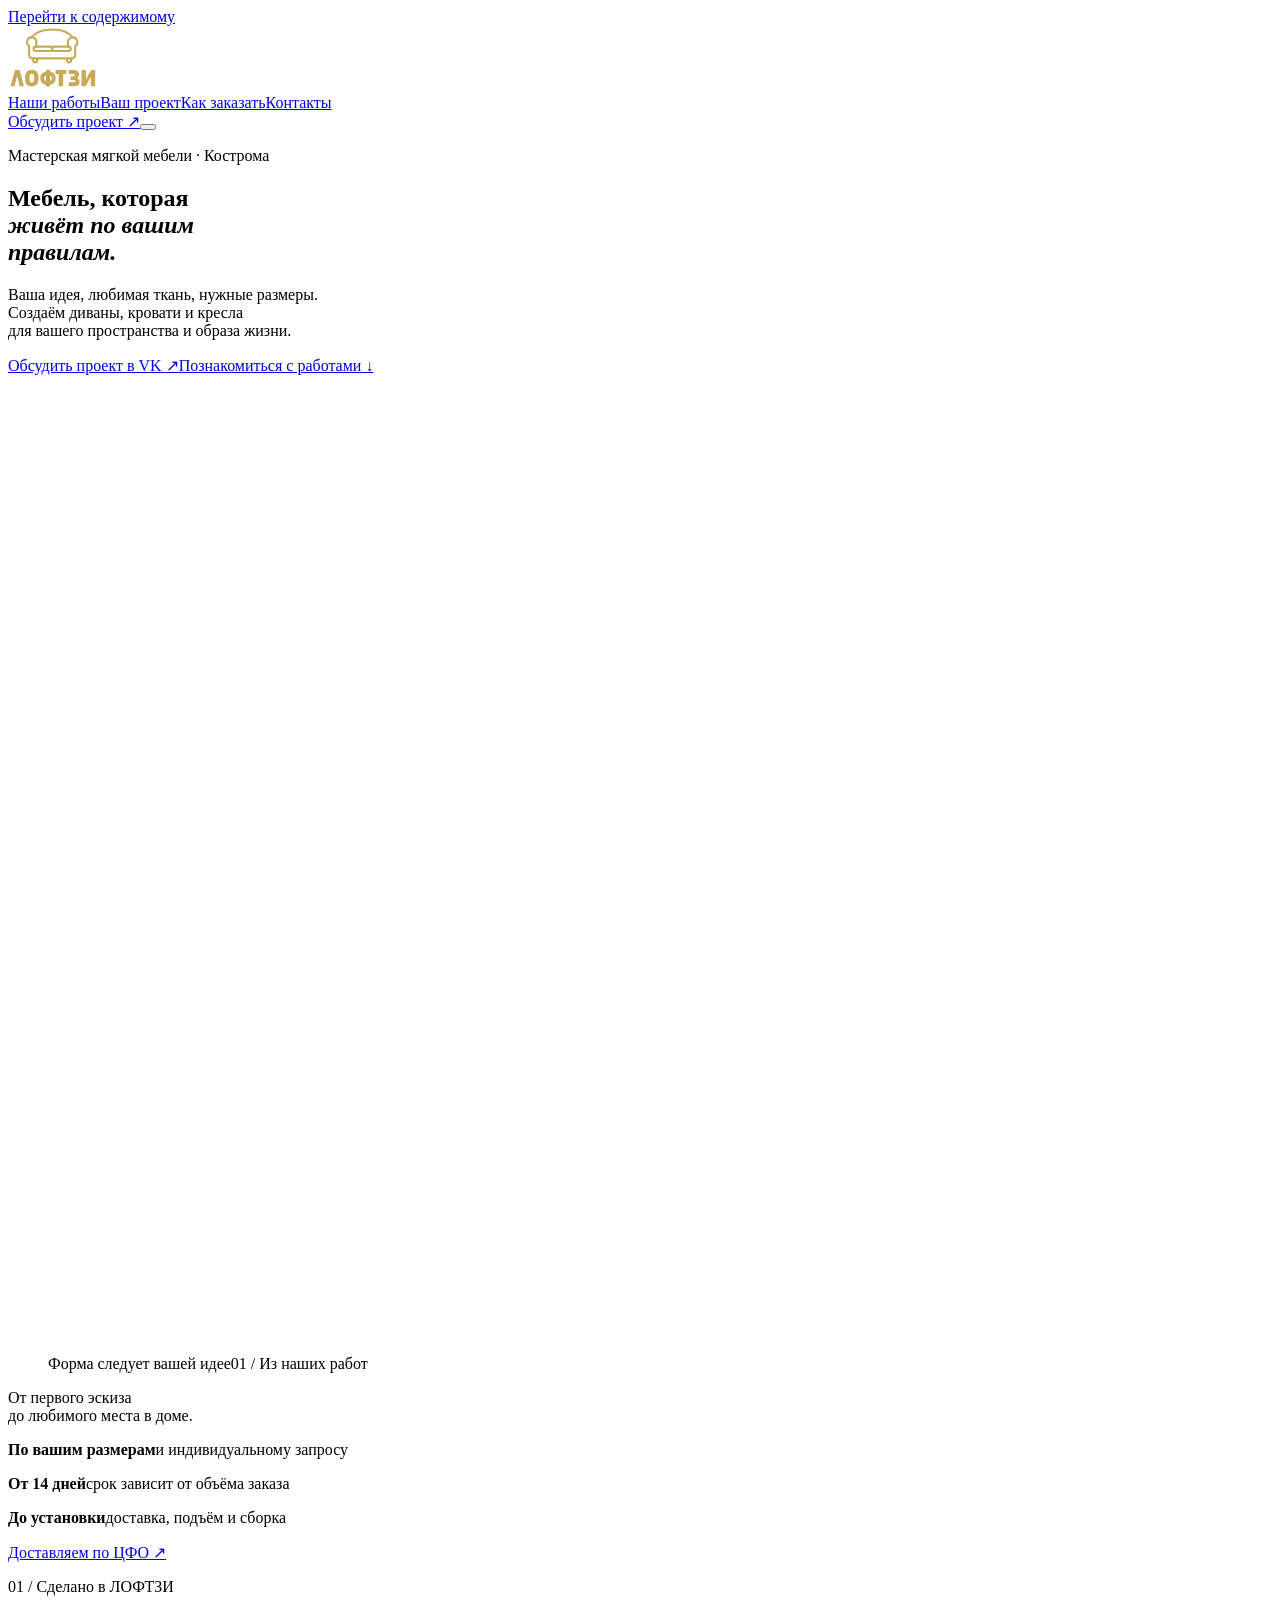
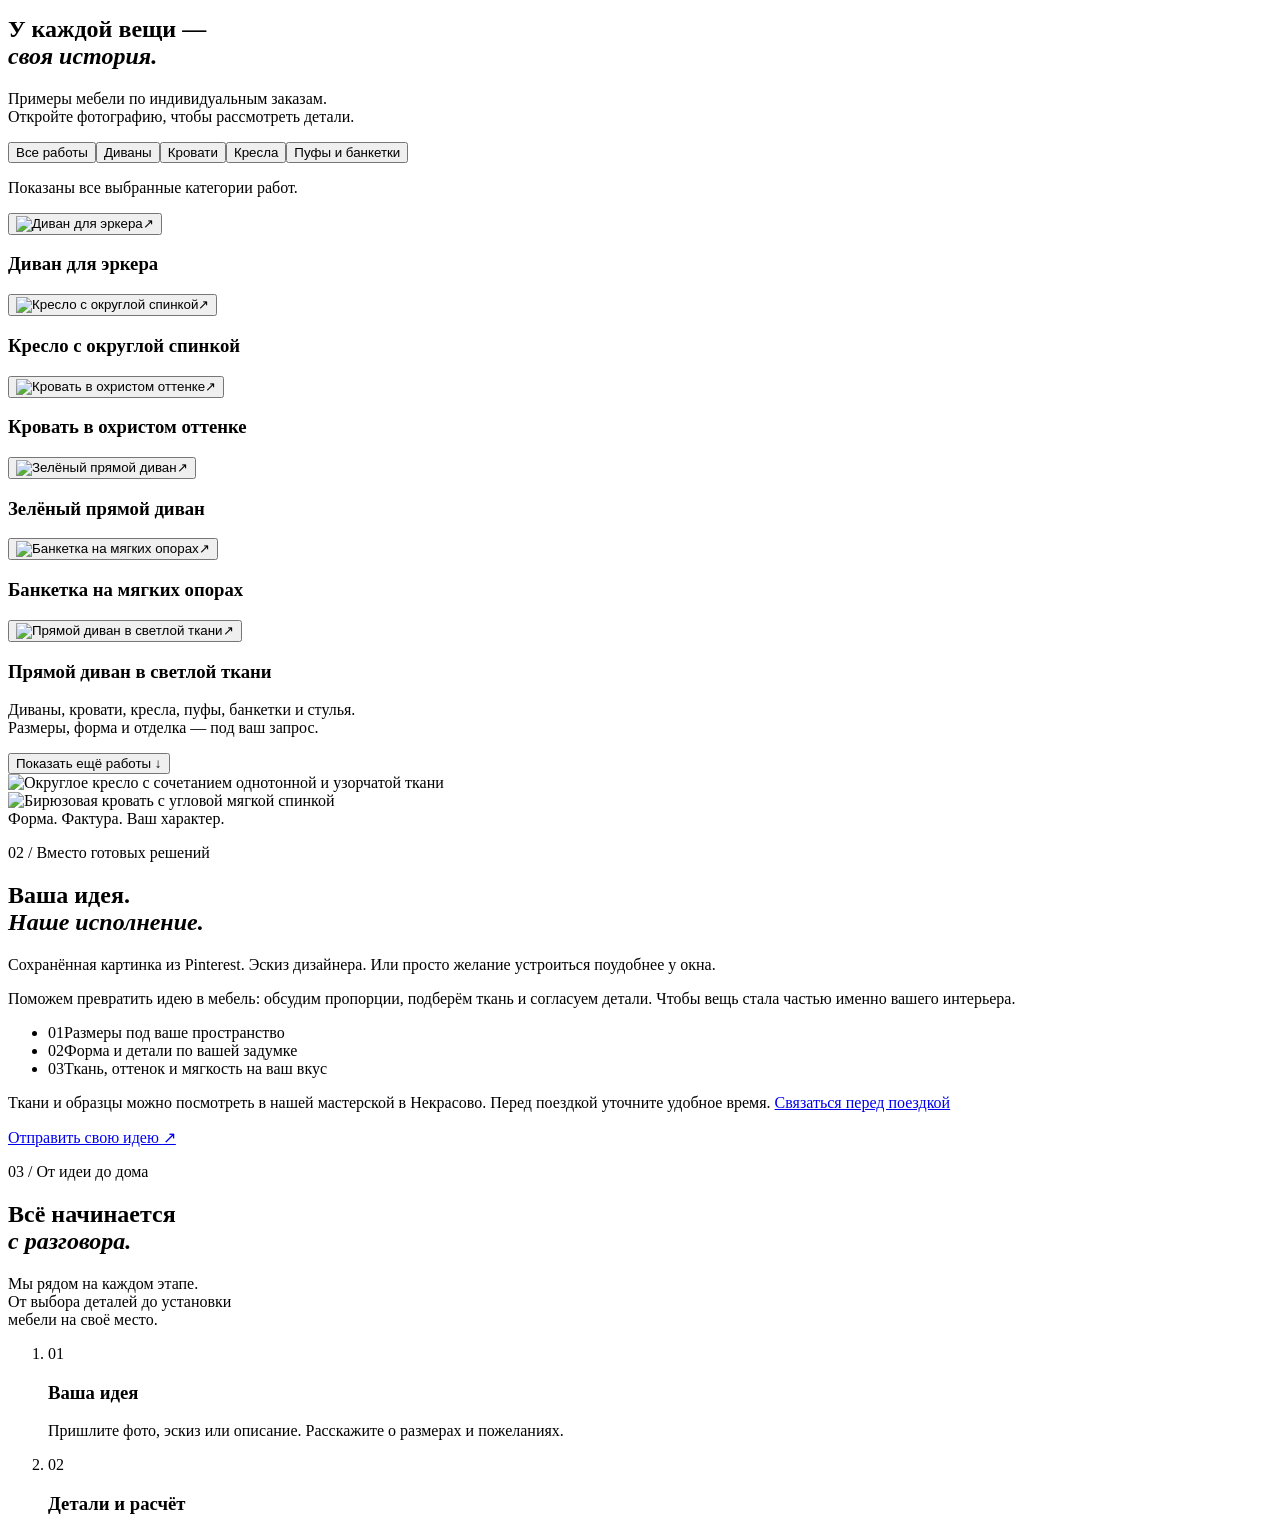
==== index.html @ 77e0f058 "Publish three LOFTZY design variants" ====
<!DOCTYPE html><html lang="ru"><head><meta charset="UTF-8"><meta name="viewport" content="width=device-width, initial-scale=1"><title>ЛОФТЗИ — дизайнерская мягкая мебель на заказ в Костроме</title><meta name="description" content="Диваны, кровати, кресла и банкетки по вашим размерам и референсам. Изготовление от 14 дней. Доставка и установка по ЦФО. Обсудите проект в VK."><link rel="canonical" href="https://loftzy.ru/"><link rel="icon" type="image/svg+xml" href="data:image/svg+xml,%3csvg%20xmlns='http://www.w3.org/2000/svg'%20viewBox='170%20110%20295%20205'%20color='%23C9AA58'%3e%3ctitle%3eЛОФТЗИ%3c/title%3e%3cg%20id='sofa'%20fill='none'%20stroke='currentColor'%20stroke-width='11.5'%20stroke-linecap='round'%20stroke-linejoin='round'%3e%3cpath%20d='M207%20169%20C251%20112%20385%20112%20429%20169'/%3e%3cpath%20d='M233%20219%20L233%20198%20C233%20163%20194%20162%20185%20184%20C179%20198%20184%20209%20194%20217%20L194%20262%20Q194%20282%20214%20282%20L422%20282%20Q442%20282%20442%20262%20L442%20217%20C452%20209%20457%20198%20451%20184%20C442%20162%20403%20163%20403%20198%20L403%20219'/%3e%3crect%20x='218'%20y='219'%20width='100'%20height='23'%20rx='11.5'/%3e%3crect%20x='318'%20y='219'%20width='100'%20height='23'%20rx='11.5'/%3e%3cpath%20d='M216%20283%20L216%20294%20C216%20308%20237%20308%20237%20294%20L237%20283%20M399%20283%20L399%20294%20C399%20308%20420%20308%20420%20294%20L420%20283'/%3e%3c/g%3e%3c/svg%3e"><meta property="og:type" content="website"><meta property="og:locale" content="ru_RU"><meta property="og:title" content="ЛОФТЗИ — мебель, которая живёт по вашим правилам"><meta property="og:description" content="Дизайнерская мягкая мебель по индивидуальному запросу. От вашей идеи до установки."><meta property="og:url" content="https://loftzy.ru/"><meta property="og:image" content="https://loftzy.ru/loftzy-demo/_astro/06-curved-sofa.BswuwqCA_uSHNS.jpg"><link rel="stylesheet" href="/loftzy-demo/_astro/index.B0RwlvTT.css"><link rel="stylesheet" href="/loftzy-demo/_astro/17-green-sofa.B5V7h_We.css"></head><body><a class="skip" href="#main">Перейти к содержимому</a><header class="header wrap"><a class="brand" href="#" aria-label="ЛОФТЗИ — на главную"><img src="data:image/svg+xml,%3csvg%20xmlns='http://www.w3.org/2000/svg'%20viewBox='80%20110%20485%20340'%20color='%23C9AA58'%3e%3ctitle%3eЛОФТЗИ%3c/title%3e%3cg%20id='sofa'%20fill='none'%20stroke='currentColor'%20stroke-width='11.5'%20stroke-linecap='round'%20stroke-linejoin='round'%3e%3cpath%20d='M207%20169%20C251%20112%20385%20112%20429%20169'/%3e%3cpath%20d='M233%20219%20L233%20198%20C233%20163%20194%20162%20185%20184%20C179%20198%20184%20209%20194%20217%20L194%20262%20Q194%20282%20214%20282%20L422%20282%20Q442%20282%20442%20262%20L442%20217%20C452%20209%20457%20198%20451%20184%20C442%20162%20403%20163%20403%20198%20L403%20219'/%3e%3crect%20x='218'%20y='219'%20width='100'%20height='23'%20rx='11.5'/%3e%3crect%20x='318'%20y='219'%20width='100'%20height='23'%20rx='11.5'/%3e%3cpath%20d='M216%20283%20L216%20294%20C216%20308%20237%20308%20237%20294%20L237%20283%20M399%20283%20L399%20294%20C399%20308%20420%20308%20420%20294%20L420%20283'/%3e%3c/g%3e%3cg%20id='wordmark'%20fill='currentColor'%20fill-rule='evenodd'%3e%3cpath%20d='M96%20432%20Q93%20432%2094%20428%20L117%20348%20Q118%20345%20121%20345%20L139%20345%20Q142%20345%20143%20348%20L165%20428%20Q167%20432%20163%20432%20L146%20432%20Q143%20432%20142%20429%20L129%20377%20L116%20429%20Q115%20432%20112%20432%20Z'/%3e%3cpath%20d='M208%20344%20C182%20344%20172%20358%20172%20388%20C172%20419%20182%20433%20208%20433%20C234%20433%20245%20419%20245%20388%20C245%20358%20234%20344%20208%20344%20Z%20M208%20365%20C218%20365%20221%20372%20221%20388%20C221%20405%20218%20412%20208%20412%20C198%20412%20196%20405%20196%20388%20C196%20372%20198%20365%20208%20365%20Z'/%3e%3cpath%20d='M284%20346%20Q284%20344%20287%20344%20L304%20344%20Q307%20344%20307%20346%20L307%20354%20C327%20357%20337%20370%20337%20388%20C337%20409%20326%20421%20307%20424%20L307%20431%20Q307%20433%20304%20433%20L287%20433%20Q284%20433%20284%20431%20L284%20424%20C265%20421%20254%20409%20254%20388%20C254%20370%20264%20357%20284%20354%20Z%20M284%20374%20C277%20376%20275%20381%20275%20388%20C275%20397%20277%20401%20284%20404%20Z%20M307%20374%20L307%20404%20C314%20401%20316%20397%20316%20388%20C316%20381%20314%20376%20307%20374%20Z'/%3e%3cpath%20d='M339%20345%20L391%20345%20Q394%20345%20394%20348%20L394%20363%20Q394%20366%20391%20366%20L377%20366%20L377%20429%20Q377%20432%20374%20432%20L356%20432%20Q353%20432%20353%20429%20L353%20366%20L339%20366%20Q336%20366%20336%20363%20L336%20348%20Q336%20345%20339%20345%20Z'/%3e%3cpath%20d='M410%20345%20L433%20345%20C453%20345%20463%20354%20463%20369%20C463%20378%20459%20384%20452%20388%20C461%20392%20466%20399%20466%20409%20C466%20425%20454%20432%20434%20432%20L410%20432%20Q407%20432%20407%20429%20L407%20414%20Q407%20411%20410%20411%20L431%20411%20C439%20411%20443%20409%20443%20405%20C443%20400%20439%20398%20431%20398%20L420%20398%20Q417%20398%20417%20395%20L417%20382%20Q417%20379%20420%20379%20L430%20379%20C437%20379%20440%20377%20440%20372%20C440%20368%20437%20366%20430%20366%20L410%20366%20Q407%20366%20407%20363%20L407%20348%20Q407%20345%20410%20345%20Z'/%3e%3cpath%20d='M479%20345%20L497%20345%20Q500%20345%20500%20348%20L500%20394%20L527%20348%20Q529%20345%20532%20345%20L547%20345%20Q550%20345%20550%20348%20L550%20429%20Q550%20432%20547%20432%20L529%20432%20Q526%20432%20526%20429%20L526%20383%20L499%20429%20Q497%20432%20494%20432%20L479%20432%20Q476%20432%20476%20429%20L476%20348%20Q476%20345%20479%20345%20Z'/%3e%3c/g%3e%3c/svg%3e" width="90" height="64" alt="ЛОФТЗИ"></a><nav aria-label="Главная навигация" id="navigation"><a href="#works">Наши работы</a><a href="#approach">Ваш проект</a><a href="#process">Как заказать</a><a href="#contacts">Контакты</a></nav><a class="header-cta" href="https://vk.me/new_mebel44" target="_blank" rel="noopener noreferrer">Обсудить проект <span aria-hidden="true">↗</span></a><button class="menu-toggle" aria-label="Открыть меню" aria-expanded="false" aria-controls="navigation"><span></span><span></span></button></header><main id="main"><section class="hero wrap" aria-labelledby="hero-title"><div class="hero-copy"><p class="eyebrow">Мастерская мягкой мебели · Кострома</p><h1 id="hero-title">Мебель, которая <br><em>живёт по вашим <br>правилам.</em></h1><p class="intro">Ваша идея, любимая ткань, нужные размеры. <br class="desktop"> Создаём диваны, кровати и кресла <br class="desktop"> для вашего пространства и образа жизни.</p><a class="button" href="https://vk.me/new_mebel44" target="_blank" rel="noopener noreferrer">Обсудить проект в VK <span aria-hidden="true">↗</span></a><a class="text-link hero-link" href="#works">Познакомиться с работами <span aria-hidden="true">↓</span></a></div><figure class="hero-photo"><img src="/loftzy-demo/_astro/06-curved-sofa.BswuwqCA_PxCEJ.webp" srcset="/loftzy-demo/_astro/06-curved-sofa.BswuwqCA_Z1YKxWp.webp 640w, /loftzy-demo/_astro/06-curved-sofa.BswuwqCA_ZWayab.webp 960w, /loftzy-demo/_astro/06-curved-sofa.BswuwqCA_PxCEJ.webp 1280w" alt="Полукруглый зелёный диван, изготовленный под эркер" sizes="(max-width: 1000px) min(820px, calc(100vw - 56px)), 58vw" loading="eager" fetchpriority="high" decoding="async" width="1280" height="960"><figcaption><span>Форма следует вашей идее</span><span>01 / Из наших работ</span></figcaption></figure><div class="hero-note"><span class="small-rule"></span><p>От первого эскиза <br>до любимого места в доме.</p></div></section><div class="facts wrap"><p><strong>По вашим размерам</strong><span>и индивидуальному запросу</span></p><p><strong>От 14 дней</strong><span>срок зависит от объёма заказа</span></p><p><strong>До установки</strong><span>доставка, подъём и сборка</span></p><a href="#contacts">Доставляем по ЦФО <span aria-hidden="true">↗</span></a></div><section class="works wrap section" id="works" aria-labelledby="works-title"><div class="section-heading"><div><p class="eyebrow">01 / Сделано в ЛОФТЗИ</p><h2 id="works-title">У каждой вещи — <br><em>своя история.</em></h2></div><p>Примеры мебели по индивидуальным заказам. <br>Откройте фотографию, чтобы рассмотреть детали.</p></div><div class="filters" role="group" aria-label="Категории работ"><button data-filter="all" aria-pressed="true">Все работы</button><button data-filter="sofas" aria-pressed="false">Диваны</button><button data-filter="beds" aria-pressed="false">Кровати</button><button data-filter="chairs" aria-pressed="false">Кресла</button><button data-filter="small" aria-pressed="false">Пуфы и банкетки</button></div><p class="sr-only" id="filter-status" aria-live="polite"></p><div class="gallery" data-initial-count="6"><article class="work" data-category="sofas" data-index="0"><button class="photo-button" style="--photo-position:50% 50%" data-viewer data-src="/loftzy-demo/_astro/06-curved-sofa.BswuwqCA.webp" data-title="Диван для эркера" aria-label="Увеличить: Диван для эркера"><img src="/loftzy-demo/_astro/06-curved-sofa.BswuwqCA_PxCEJ.webp" srcset="/loftzy-demo/_astro/06-curved-sofa.BswuwqCA_Z2cuFfE.webp 400w, /loftzy-demo/_astro/06-curved-sofa.BswuwqCA_Z1YKxWp.webp 640w, /loftzy-demo/_astro/06-curved-sofa.BswuwqCA_ZWayab.webp 960w" alt="Диван для эркера" sizes="(max-width: 360px) calc(100vw - 32px), (max-width: 600px) calc(100vw - 40px), (max-width: 760px) calc((100vw - 55px) / 2), (max-width: 1000px) calc((100vw - 89px) / 2), (max-width: 1100px) calc((100vw - 114px) / 3), (max-width: 1512px) calc((100vw - 162px) / 3), 450px" loading="lazy" decoding="async" width="1280" height="960"><span class="photo-open" aria-hidden="true">↗</span></button><div class="work-caption"><div><h3>Диван для эркера</h3></div></div></article><article class="work" data-category="chairs" data-index="1"><button class="photo-button" style="--photo-position:50% 45%" data-viewer data-src="/loftzy-demo/_astro/05-round-armchair.hoYzdtQp.webp" data-title="Кресло с округлой спинкой" aria-label="Увеличить: Кресло с округлой спинкой"><img src="/loftzy-demo/_astro/05-round-armchair.hoYzdtQp_Z1HqBVD.webp" srcset="/loftzy-demo/_astro/05-round-armchair.hoYzdtQp_2bwnMi.webp 400w, /loftzy-demo/_astro/05-round-armchair.hoYzdtQp_28aAHH.webp 640w, /loftzy-demo/_astro/05-round-armchair.hoYzdtQp_Z2taBoN.webp 960w" alt="Кресло с округлой спинкой" sizes="(max-width: 360px) calc(100vw - 32px), (max-width: 600px) calc(100vw - 40px), (max-width: 760px) calc((100vw - 55px) / 2), (max-width: 1000px) calc((100vw - 89px) / 2), (max-width: 1100px) calc((100vw - 114px) / 3), (max-width: 1512px) calc((100vw - 162px) / 3), 450px" loading="lazy" decoding="async" width="1280" height="1707"><span class="photo-open" aria-hidden="true">↗</span></button><div class="work-caption"><div><h3>Кресло с округлой спинкой</h3></div></div></article><article class="work" data-category="beds" data-index="2"><button class="photo-button" style="--photo-position:50% 50%" data-viewer data-src="/loftzy-demo/_astro/16-ochre-bed-interior.DLrLwDkL.webp" data-title="Кровать в охристом оттенке" aria-label="Увеличить: Кровать в охристом оттенке"><img src="/loftzy-demo/_astro/16-ochre-bed-interior.DLrLwDkL_1R9SiL.webp" srcset="/loftzy-demo/_astro/16-ochre-bed-interior.DLrLwDkL_ZeK9u8.webp 400w, /loftzy-demo/_astro/16-ochre-bed-interior.DLrLwDkL_Z21aYa1.webp 640w, /loftzy-demo/_astro/16-ochre-bed-interior.DLrLwDkL_Z1S7xqh.webp 960w" alt="Кровать в охристом оттенке" sizes="(max-width: 360px) calc(100vw - 32px), (max-width: 600px) calc(100vw - 40px), (max-width: 760px) calc((100vw - 55px) / 2), (max-width: 1000px) calc((100vw - 89px) / 2), (max-width: 1100px) calc((100vw - 114px) / 3), (max-width: 1512px) calc((100vw - 162px) / 3), 450px" loading="lazy" decoding="async" width="1280" height="960"><span class="photo-open" aria-hidden="true">↗</span></button><div class="work-caption"><div><h3>Кровать в охристом оттенке</h3></div></div></article><article class="work" data-category="sofas" data-index="3"><button class="photo-button" style="--photo-position:50% 50%" data-viewer data-src="/loftzy-demo/_astro/17-green-sofa.Br9cAFIl.webp" data-title="Зелёный прямой диван" aria-label="Увеличить: Зелёный прямой диван"><img src="/loftzy-demo/_astro/17-green-sofa.Br9cAFIl_2jWo47.webp" srcset="/loftzy-demo/_astro/17-green-sofa.Br9cAFIl_2vkSrT.webp 400w, /loftzy-demo/_astro/17-green-sofa.Br9cAFIl_23HJEL.webp 640w, /loftzy-demo/_astro/17-green-sofa.Br9cAFIl_rFlBk.webp 960w" alt="Зелёный прямой диван" sizes="(max-width: 360px) calc(100vw - 32px), (max-width: 600px) calc(100vw - 40px), (max-width: 760px) calc((100vw - 55px) / 2), (max-width: 1000px) calc((100vw - 89px) / 2), (max-width: 1100px) calc((100vw - 114px) / 3), (max-width: 1512px) calc((100vw - 162px) / 3), 450px" loading="lazy" decoding="async" width="1280" height="960"><span class="photo-open" aria-hidden="true">↗</span></button><div class="work-caption"><div><h3>Зелёный прямой диван</h3></div></div></article><article class="work" data-category="small" data-index="4"><button class="photo-button" style="--photo-position:50% 45%" data-viewer data-src="/loftzy-demo/_astro/13-upholstered-bench.Bd4siing.webp" data-title="Банкетка на мягких опорах" aria-label="Увеличить: Банкетка на мягких опорах"><img src="/loftzy-demo/_astro/13-upholstered-bench.Bd4siing_OufMw.webp" srcset="/loftzy-demo/_astro/13-upholstered-bench.Bd4siing_Z1Re7Gs.webp 400w, /loftzy-demo/_astro/13-upholstered-bench.Bd4siing_Z2jOHRu.webp 640w, /loftzy-demo/_astro/13-upholstered-bench.Bd4siing_Py0Qv.webp 960w" alt="Банкетка на мягких опорах" sizes="(max-width: 360px) calc(100vw - 32px), (max-width: 600px) calc(100vw - 40px), (max-width: 760px) calc((100vw - 55px) / 2), (max-width: 1000px) calc((100vw - 89px) / 2), (max-width: 1100px) calc((100vw - 114px) / 3), (max-width: 1512px) calc((100vw - 162px) / 3), 450px" loading="lazy" decoding="async" width="1080" height="1920"><span class="photo-open" aria-hidden="true">↗</span></button><div class="work-caption"><div><h3>Банкетка на мягких опорах</h3></div></div></article><article class="work" data-category="sofas" data-index="5"><button class="photo-button" style="--photo-position:50% 50%" data-viewer data-src="/loftzy-demo/_astro/08-light-straight-sofa.CKvQI7a4.webp" data-title="Прямой диван в светлой ткани" aria-label="Увеличить: Прямой диван в светлой ткани"><img src="/loftzy-demo/_astro/08-light-straight-sofa.CKvQI7a4_TRVuP.webp" srcset="/loftzy-demo/_astro/08-light-straight-sofa.CKvQI7a4_ZeevhD.webp 400w, /loftzy-demo/_astro/08-light-straight-sofa.CKvQI7a4_ZoDvKi.webp 640w, /loftzy-demo/_astro/08-light-straight-sofa.CKvQI7a4_Z1nhitK.webp 960w" alt="Прямой диван в светлой ткани" sizes="(max-width: 360px) calc(100vw - 32px), (max-width: 600px) calc(100vw - 40px), (max-width: 760px) calc((100vw - 55px) / 2), (max-width: 1000px) calc((100vw - 89px) / 2), (max-width: 1100px) calc((100vw - 114px) / 3), (max-width: 1512px) calc((100vw - 162px) / 3), 450px" loading="lazy" decoding="async" width="1280" height="960"><span class="photo-open" aria-hidden="true">↗</span></button><div class="work-caption"><div><h3>Прямой диван в светлой ткани</h3></div></div></article><article class="work" data-category="beds" data-index="6"><button class="photo-button" style="--photo-position:50% 70%" data-viewer data-src="/loftzy-demo/_astro/03-teal-bed.CJagPskq.webp" data-title="Кровать с угловой спинкой" aria-label="Увеличить: Кровать с угловой спинкой"><img src="/loftzy-demo/_astro/03-teal-bed.CJagPskq_xtmHr.webp" srcset="/loftzy-demo/_astro/03-teal-bed.CJagPskq_5zmIb.webp 400w, /loftzy-demo/_astro/03-teal-bed.CJagPskq_Z1aL8Py.webp 640w, /loftzy-demo/_astro/03-teal-bed.CJagPskq_Z1A7o44.webp 960w" alt="Кровать с угловой спинкой" sizes="(max-width: 360px) calc(100vw - 32px), (max-width: 600px) calc(100vw - 40px), (max-width: 760px) calc((100vw - 55px) / 2), (max-width: 1000px) calc((100vw - 89px) / 2), (max-width: 1100px) calc((100vw - 114px) / 3), (max-width: 1512px) calc((100vw - 162px) / 3), 450px" loading="lazy" decoding="async" width="1280" height="1707"><span class="photo-open" aria-hidden="true">↗</span></button><div class="work-caption"><div><h3>Кровать с угловой спинкой</h3></div></div></article><article class="work" data-category="sofas" data-index="7"><button class="photo-button" style="--photo-position:50% 50%" data-viewer data-src="/loftzy-demo/_astro/18-sage-sofa.jjWeyptA.webp" data-title="Диван шалфейного оттенка" aria-label="Увеличить: Диван шалфейного оттенка"><img src="/loftzy-demo/_astro/18-sage-sofa.jjWeyptA_ZLMCF2.webp" srcset="/loftzy-demo/_astro/18-sage-sofa.jjWeyptA_Z1AicYC.webp 400w, /loftzy-demo/_astro/18-sage-sofa.jjWeyptA_3QiLM.webp 640w, /loftzy-demo/_astro/18-sage-sofa.jjWeyptA_Z18mWjo.webp 960w" alt="Диван шалфейного оттенка" sizes="(max-width: 360px) calc(100vw - 32px), (max-width: 600px) calc(100vw - 40px), (max-width: 760px) calc((100vw - 55px) / 2), (max-width: 1000px) calc((100vw - 89px) / 2), (max-width: 1100px) calc((100vw - 114px) / 3), (max-width: 1512px) calc((100vw - 162px) / 3), 450px" loading="lazy" decoding="async" width="1280" height="960"><span class="photo-open" aria-hidden="true">↗</span></button><div class="work-caption"><div><h3>Диван шалфейного оттенка</h3></div></div></article><article class="work" data-category="small" data-index="8"><button class="photo-button" style="--photo-position:50% 50%" data-viewer data-src="/loftzy-demo/_astro/01-grey-sofa-pouf.Bg_WKwgf.webp" data-title="Диван и отдельный пуф" aria-label="Увеличить: Диван и отдельный пуф"><img src="/loftzy-demo/_astro/01-grey-sofa-pouf.Bg_WKwgf_ZpXk4c.webp" srcset="/loftzy-demo/_astro/01-grey-sofa-pouf.Bg_WKwgf_2iO9sc.webp 400w, /loftzy-demo/_astro/01-grey-sofa-pouf.Bg_WKwgf_P9PUP.webp 640w, /loftzy-demo/_astro/01-grey-sofa-pouf.Bg_WKwgf_ZG5OLU.webp 960w" alt="Диван и отдельный пуф" sizes="(max-width: 360px) calc(100vw - 32px), (max-width: 600px) calc(100vw - 40px), (max-width: 760px) calc((100vw - 55px) / 2), (max-width: 1000px) calc((100vw - 89px) / 2), (max-width: 1100px) calc((100vw - 114px) / 3), (max-width: 1512px) calc((100vw - 162px) / 3), 450px" loading="lazy" decoding="async" width="1280" height="960"><span class="photo-open" aria-hidden="true">↗</span></button><div class="work-caption"><div><h3>Диван и отдельный пуф</h3></div></div></article><article class="work" data-category="beds" data-index="9"><button class="photo-button" style="--photo-position:50% 50%" data-viewer data-src="/loftzy-demo/_astro/24-bed-and-bench.BVBuwo1t.webp" data-title="Кровать и банкетка с каретной стяжкой" aria-label="Увеличить: Кровать и банкетка с каретной стяжкой"><img src="/loftzy-demo/_astro/24-bed-and-bench.BVBuwo1t_gsy8t.webp" srcset="/loftzy-demo/_astro/24-bed-and-bench.BVBuwo1t_Z1B3aq.webp 400w, /loftzy-demo/_astro/24-bed-and-bench.BVBuwo1t_Bv2Xj.webp 640w, /loftzy-demo/_astro/24-bed-and-bench.BVBuwo1t_13u6Qc.webp 960w" alt="Кровать и банкетка с каретной стяжкой" sizes="(max-width: 360px) calc(100vw - 32px), (max-width: 600px) calc(100vw - 40px), (max-width: 760px) calc((100vw - 55px) / 2), (max-width: 1000px) calc((100vw - 89px) / 2), (max-width: 1100px) calc((100vw - 114px) / 3), (max-width: 1512px) calc((100vw - 162px) / 3), 450px" loading="lazy" decoding="async" width="1152" height="864"><span class="photo-open" aria-hidden="true">↗</span></button><div class="work-caption"><div><h3>Кровать и банкетка с каретной стяжкой</h3></div></div></article><article class="work" data-category="beds" data-index="10"><button class="photo-button" style="--photo-position:50% 50%" data-viewer data-src="/loftzy-demo/_astro/26-blue-headboard-bed.05Zl6T6a.webp" data-title="Кровать с высоким синим изголовьем" aria-label="Увеличить: Кровать с высоким синим изголовьем"><img src="/loftzy-demo/_astro/26-blue-headboard-bed.05Zl6T6a_Z1qVFy9.webp" srcset="/loftzy-demo/_astro/26-blue-headboard-bed.05Zl6T6a_1nfrPb.webp 400w, /loftzy-demo/_astro/26-blue-headboard-bed.05Zl6T6a_ZoamOH.webp 640w, /loftzy-demo/_astro/26-blue-headboard-bed.05Zl6T6a_Zg6V5X.webp 960w" alt="Кровать с высоким синим изголовьем" sizes="(max-width: 360px) calc(100vw - 32px), (max-width: 600px) calc(100vw - 40px), (max-width: 760px) calc((100vw - 55px) / 2), (max-width: 1000px) calc((100vw - 89px) / 2), (max-width: 1100px) calc((100vw - 114px) / 3), (max-width: 1512px) calc((100vw - 162px) / 3), 450px" loading="lazy" decoding="async" width="1152" height="864"><span class="photo-open" aria-hidden="true">↗</span></button><div class="work-caption"><div><h3>Кровать с высоким синим изголовьем</h3></div></div></article><article class="work" data-category="sofas" data-index="11"><button class="photo-button" style="--photo-position:50% 50%" data-viewer data-src="/loftzy-demo/_astro/27-brown-sofa.DP7AD-Mj.webp" data-title="Диван с декоративными швами" aria-label="Увеличить: Диван с декоративными швами"><img src="/loftzy-demo/_astro/27-brown-sofa.DP7AD-Mj_Z2nfUPn.webp" srcset="/loftzy-demo/_astro/27-brown-sofa.DP7AD-Mj_lP7PA.webp 400w, /loftzy-demo/_astro/27-brown-sofa.DP7AD-Mj_Z5M0Vx.webp 640w, /loftzy-demo/_astro/27-brown-sofa.DP7AD-Mj_Z1GOoYY.webp 960w" alt="Диван с декоративными швами" sizes="(max-width: 360px) calc(100vw - 32px), (max-width: 600px) calc(100vw - 40px), (max-width: 760px) calc((100vw - 55px) / 2), (max-width: 1000px) calc((100vw - 89px) / 2), (max-width: 1100px) calc((100vw - 114px) / 3), (max-width: 1512px) calc((100vw - 162px) / 3), 450px" loading="lazy" decoding="async" width="1152" height="864"><span class="photo-open" aria-hidden="true">↗</span></button><div class="work-caption"><div><h3>Диван с декоративными швами</h3></div></div></article></div><div class="gallery-bottom"><p>Диваны, кровати, кресла, пуфы, банкетки и стулья. <br>Размеры, форма и отделка — под ваш запрос.</p><button class="text-link show-more">Показать ещё работы <span aria-hidden="true">↓</span></button></div></section><section class="approach" id="approach"><div class="wrap approach-grid"><div class="approach-images"><img src="/loftzy-demo/_astro/05-round-armchair.hoYzdtQp_Z1HqBVD.webp" srcset="/loftzy-demo/_astro/05-round-armchair.hoYzdtQp_n6ygq.webp 480w, /loftzy-demo/_astro/05-round-armchair.hoYzdtQp_IjalF.webp 800w" alt="Округлое кресло с сочетанием однотонной и узорчатой ткани" sizes="(max-width:760px) 75vw, 32vw" loading="lazy" decoding="async" width="1280" height="1707" class="detail-chair"><div class="detail-frame"><img src="/loftzy-demo/_astro/03-teal-bed.CJagPskq_xtmHr.webp" srcset="/loftzy-demo/_astro/03-teal-bed.CJagPskq_Zzwtcy.webp 320w, /loftzy-demo/_astro/03-teal-bed.CJagPskq_Z5dLmV.webp 480w" alt="Бирюзовая кровать с угловой мягкой спинкой" sizes="(max-width:760px) 38vw, 19vw" loading="lazy" decoding="async" width="1280" height="1707" class="detail-secondary"></div><span class="image-label">Форма. Фактура. Ваш характер.</span></div><div class="approach-copy"><p class="eyebrow">02 / Вместо готовых решений</p><h2>Ваша идея. <br><em>Наше исполнение.</em></h2><p>Сохранённая картинка из Pinterest. Эскиз дизайнера. Или просто желание устроиться поудобнее у окна.</p><p>Поможем превратить идею в мебель: обсудим пропорции, подберём ткань и согласуем детали. Чтобы вещь стала частью именно вашего интерьера.</p><ul class="choices"><li><span>01</span>Размеры под ваше пространство</li><li><span>02</span>Форма и детали по вашей задумке</li><li><span>03</span>Ткань, оттенок и мягкость на ваш вкус</li></ul><p class="visit-note">Ткани и образцы можно посмотреть в нашей мастерской в Некрасово. Перед поездкой уточните удобное время. <a href="#contacts">Связаться перед поездкой</a></p><a class="text-link" href="https://vk.me/new_mebel44" target="_blank" rel="noopener noreferrer">Отправить свою идею <span aria-hidden="true">↗</span></a></div></div></section><section class="section wrap process" id="process"><div class="section-heading"><div><p class="eyebrow">03 / От идеи до дома</p><h2>Всё начинается <br><em>с разговора.</em></h2></div><p>Мы рядом на каждом этапе. <br>От выбора деталей до установки <br>мебели на своё место.</p></div><ol class="steps"><li><span>01</span><h3>Ваша идея</h3><p>Пришлите фото, эскиз или описание. Расскажите о размерах и пожеланиях.</p></li><li><span>02</span><h3>Детали и расчёт</h3><p>Обсудим конструкцию, ткань и наполнение. Согласуем стоимость и срок.</p></li><li><span>03</span><h3>Изготовление</h3><p>Создадим мебель по согласованным параметрам. Срок — от 14 дней.</p></li><li><span>04</span><h3>Мебель дома</h3><p>Организуем доставку, подъём, сборку и установку. Вам останется устроиться удобнее.</p></li></ol></section><section class="faq wrap section"><div><p class="eyebrow">04 / Полезно знать</p><h2>Осталось <br><em>уточнить.</em></h2></div><div class="faq-list"><details><summary>Можно посмотреть ткани и образцы?<span aria-hidden="true">+</span></summary><p>Да, можно приехать к нам в Некрасово. Перед поездкой свяжитесь с Дмитрием или Марией, чтобы уточнить удобное время.</p></details><details><summary>Можно сделать мебель по картинке?<span aria-hidden="true">+</span></summary><p>Да. Пришлите фотографию, эскиз или ссылку на понравившуюся мебель, например из Pinterest. Обсудим форму, размеры и детали и предложим решение для вашего интерьера.</p></details><details><summary>Почему на сайте нет цен?<span aria-hidden="true">+</span></summary><p>Каждый заказ индивидуален: стоимость зависит от размеров, конструкции, ткани, наполнения и других деталей. Сначала обсудим ваш запрос, затем подготовим расчёт.</p></details><details><summary>Сколько времени занимает изготовление?<span aria-hidden="true">+</span></summary><p>От 14 дней. Точный срок зависит от объёма заказа и согласовывается при обсуждении проекта.</p></details><details><summary>Куда вы доставляете мебель?<span aria-hidden="true">+</span></summary><p>Доставляем по Центральному федеральному округу. Стоимость доставки рассчитывается индивидуально. Организуем погрузку, доставку, подъём, сборку и установку.</p></details><details><summary>Что прислать для расчёта?<span aria-hidden="true">+</span></summary><p>Изображение или описание мебели, примерные размеры и город доставки. Если вы ещё не определились с тканью или деталями, обсудим их в переписке.</p></details></div></section><section class="contact" id="contacts"><div class="wrap contact-inner"><p class="eyebrow">Ваша идея может стать реальностью</p><h2>Какую мебель <br><em>вы задумали?</em></h2><p>Пришлите фото или описание, примерные размеры <br class="desktop"> и город доставки. Бесплатно проконсультируем и подготовим предварительный расчёт.</p><a class="button button-light" href="https://vk.me/new_mebel44" target="_blank" rel="noopener noreferrer">Обсудить проект в VK <span aria-hidden="true">↗</span></a><div class="contact-links"><a href="tel:+79159299589">Дмитрий · +7 915 929-95-89</a><a href="tel:+79639301101">Мария · +7 963 930-11-01</a><a href="mailto:loftzy@mail.ru">loftzy@mail.ru</a></div><a class="designer-invite" href="https://vk.me/new_mebel44" target="_blank" rel="noopener noreferrer">Дизайнерам интерьеров — будем рады сотрудничеству ↗</a><div class="contact-foot"><p>Мастерская в Костроме <br><span>д. Некрасово, ул. Юбилейная, 1г/2</span></p><p>Доставка по ЦФО <br><span>Стоимость рассчитывается индивидуально</span></p></div></div></section></main><footer class="wrap footer"><a class="footer-brand" href="#">ЛОФТЗИ<span>С нами комфортнее</span></a><p>Мягкая мебель по индивидуальному запросу</p><a href="https://vk.ru/new_mebel44" target="_blank" rel="noopener noreferrer">Мы ВКонтакте ↗</a><span>© 2026 ЛОФТЗИ</span></footer><dialog class="viewer" aria-labelledby="viewer-title"><button class="viewer-close" aria-label="Закрыть фотографию">×</button><div class="viewer-stage"><img id="viewer-image" alt="" draggable="false"></div><div class="viewer-navigation" aria-label="Переключение фотографий"><button class="viewer-prev" aria-label="Предыдущая фотография"><span aria-hidden="true">←</span> Назад</button><button class="viewer-next" aria-label="Следующая фотография">Далее <span aria-hidden="true">→</span></button></div><div class="viewer-bottom"><h2 id="viewer-title" aria-live="polite"></h2><a href="https://vk.me/new_mebel44" target="_blank" rel="noopener noreferrer">Обсудить похожий проект ↗</a></div></dialog><script type="module">var e=document.querySelector(`.menu-toggle`),t=document.querySelector(`#navigation`),n=()=>{e.setAttribute(`aria-expanded`,`false`),e.setAttribute(`aria-label`,`Открыть меню`),t.classList.remove(`is-open`)};e.addEventListener(`click`,()=>{let n=e.getAttribute(`aria-expanded`)!==`true`;e.setAttribute(`aria-expanded`,String(n)),e.setAttribute(`aria-label`,n?`Закрыть меню`:`Открыть меню`),t.classList.toggle(`is-open`,n)}),t.querySelectorAll(`a`).forEach(e=>e.addEventListener(`click`,n)),document.addEventListener(`keydown`,e=>{e.key===`Escape`&&n()});var r=Array.from(document.querySelectorAll(`.work`)),i=document.querySelectorAll(`[data-filter]`),a=document.querySelector(`.show-more`),o=Number(document.querySelector(`.gallery`).dataset.initialCount),s=!1,c=`all`;function l(){r.forEach((e,t)=>{e.hidden=!((c===`all`||e.dataset.category===c)&&(c!==`all`||s||t<o))}),a.hidden=c!==`all`||s||r.length<=o,document.querySelector(`#filter-status`).textContent=c===`all`?`Показаны все выбранные категории работ.`:`Категория работ обновлена.`}i.forEach(e=>e.addEventListener(`click`,()=>{c=e.dataset.filter,i.forEach(t=>t.setAttribute(`aria-pressed`,String(t===e))),l()})),a.addEventListener(`click`,()=>{let e=r.find(e=>e.hidden);s=!0,l(),e?.querySelector(`button`)?.focus()}),l();var u=document.querySelector(`.viewer`),d=document.querySelector(`#viewer-image`),f=u.querySelector(`.viewer-prev`),p=u.querySelector(`.viewer-next`),m=u.querySelector(`.viewer-stage`),h=null,g=[],_=0;function v(){let e=g[_];e&&(d.src=e.dataset.src,d.alt=e.dataset.title,document.querySelector(`#viewer-title`).textContent=e.dataset.title,f.disabled=p.disabled=g.length<2)}function y(e){!u.open||g.length<2||(_=(_+e+g.length)%g.length,v())}document.querySelectorAll(`[data-viewer]`).forEach(e=>e.addEventListener(`click`,()=>{h=e,g=r.filter(e=>!e.hidden).map(e=>e.querySelector(`[data-viewer]`)),_=g.indexOf(e),v(),u.showModal(),document.body.classList.add(`modal-open`)})),f.addEventListener(`click`,()=>y(-1)),p.addEventListener(`click`,()=>y(1)),u.addEventListener(`keydown`,e=>{(e.key===`ArrowLeft`||e.key===`ArrowRight`)&&(e.preventDefault(),y(e.key===`ArrowLeft`?-1:1))});var b=null;m.addEventListener(`pointerdown`,e=>{e.isPrimary&&e.button===0&&(b={id:e.pointerId,x:e.clientX,y:e.clientY,time:Date.now()},m.setPointerCapture(e.pointerId))}),m.addEventListener(`pointerup`,e=>{if(!b||e.pointerId!==b.id)return;let t=e.clientX-b.x,n=e.clientY-b.y,r=Date.now()-b.time;b=null,m.hasPointerCapture(e.pointerId)&&m.releasePointerCapture(e.pointerId),Math.abs(t)>=50&&Math.abs(t)>Math.abs(n)*1.3&&r<1200&&(e.preventDefault(),y(t<0?1:-1))}),m.addEventListener(`pointercancel`,()=>{b=null}),u.querySelector(`.viewer-close`).addEventListener(`click`,()=>u.close()),u.addEventListener(`click`,e=>{if(e.target===u){let t=u.getBoundingClientRect();(e.clientX<t.left||e.clientX>t.right||e.clientY<t.top||e.clientY>t.bottom)&&u.close()}}),u.addEventListener(`close`,()=>{b=null,document.body.classList.remove(`modal-open`),h?.focus()});</script></body></html>
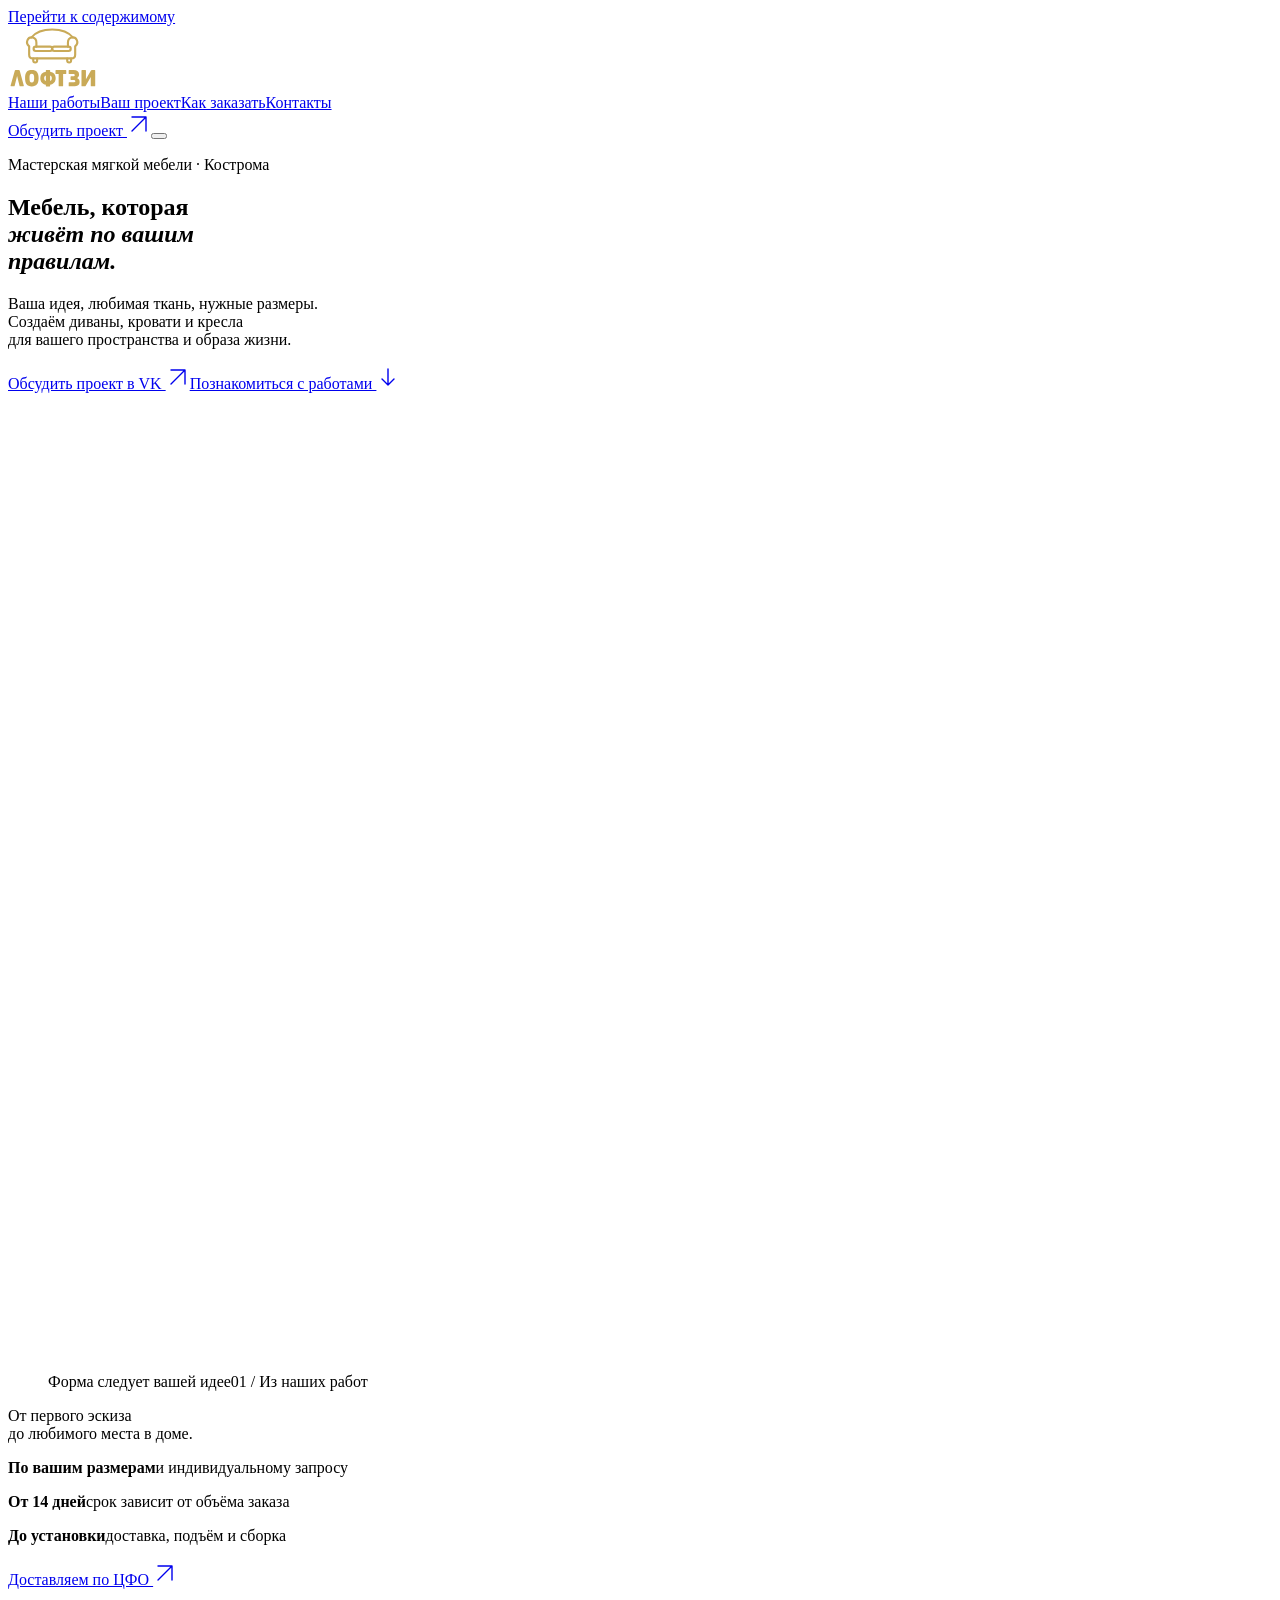
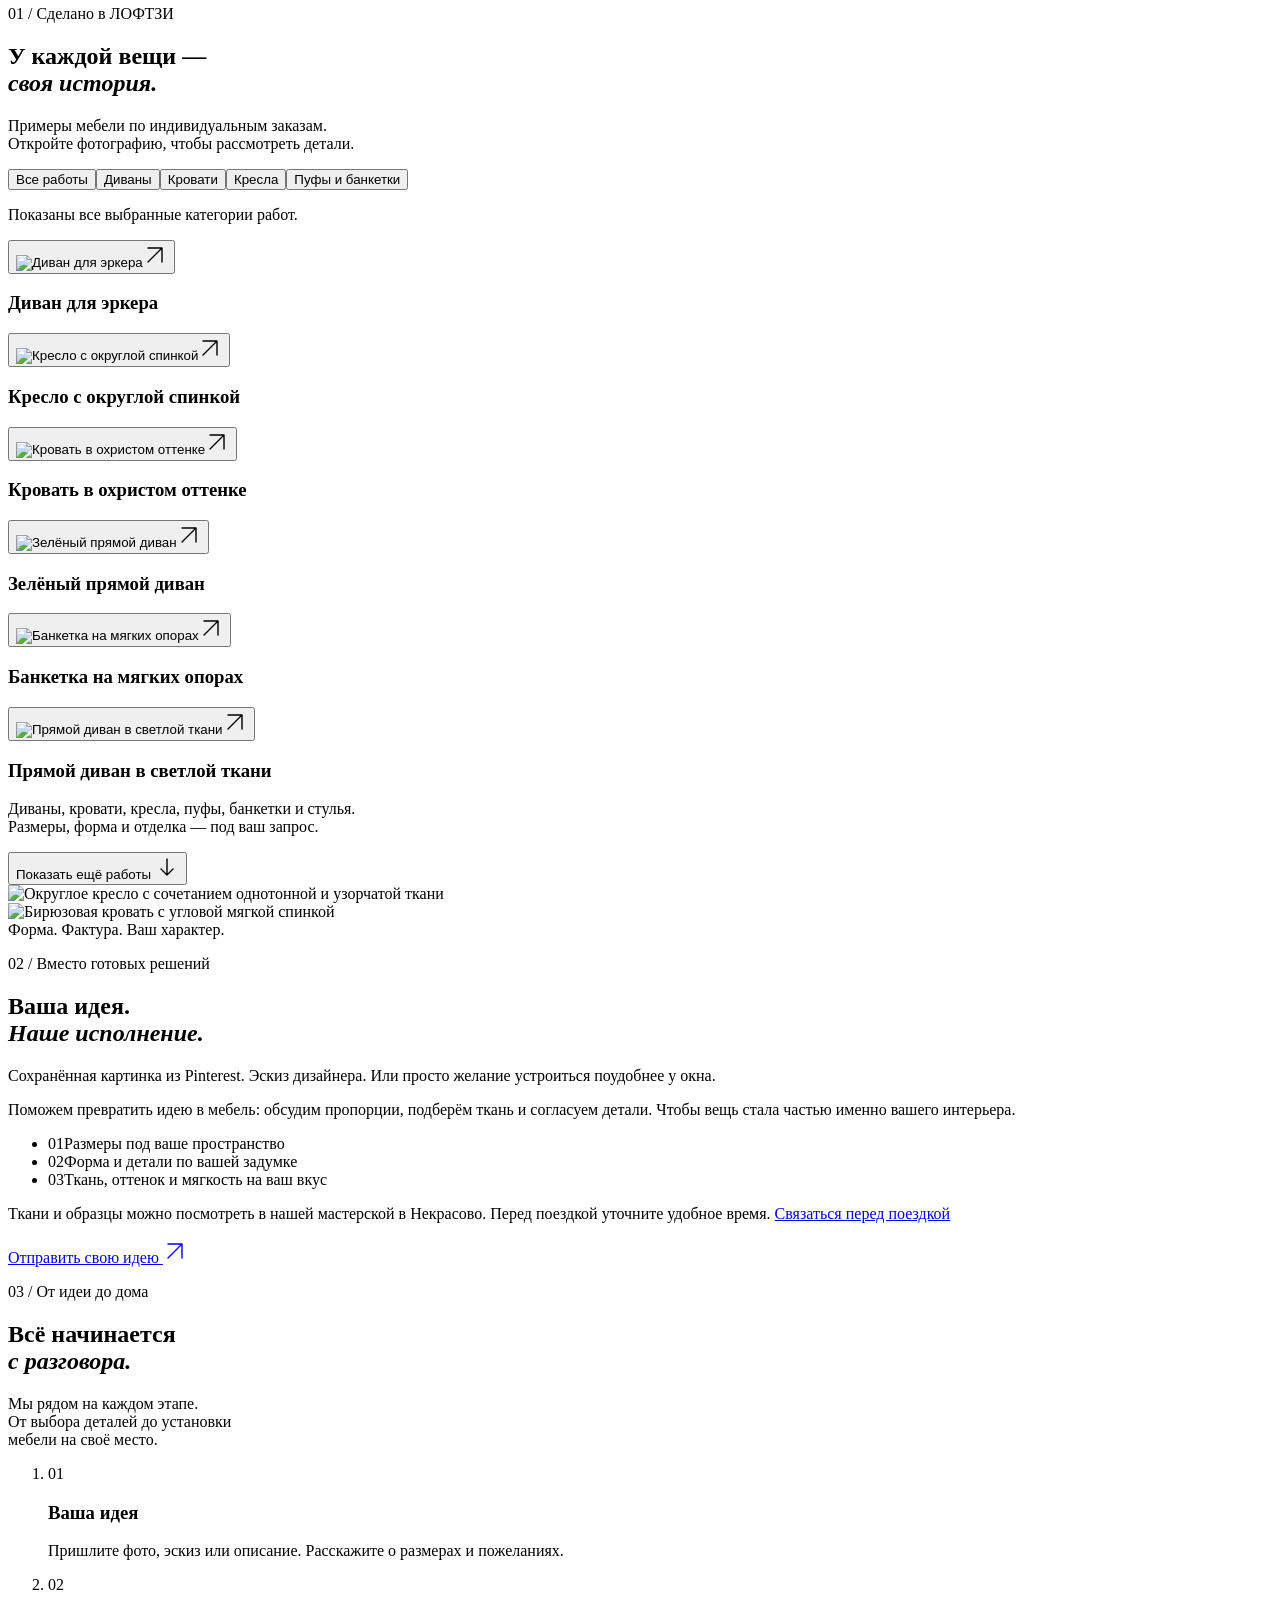
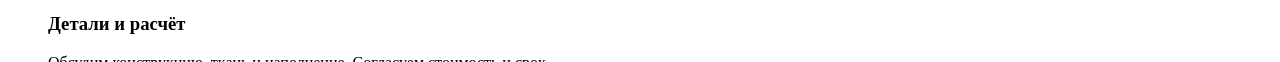
==== commit a22dc628: "Use SVG arrows in first and second variants" ====
--- a/index.html
+++ b/index.html
@@ -1 +1,2 @@
-<!DOCTYPE html><html lang="ru"><head><meta charset="UTF-8"><meta name="viewport" content="width=device-width, initial-scale=1"><title>ЛОФТЗИ — дизайнерская мягкая мебель на заказ в Костроме</title><meta name="description" content="Диваны, кровати, кресла и банкетки по вашим размерам и референсам. Изготовление от 14 дней. Доставка и установка по ЦФО. Обсудите проект в VK."><link rel="canonical" href="https://loftzy.ru/"><link rel="icon" type="image/svg+xml" href="data:image/svg+xml,%3csvg%20xmlns='http://www.w3.org/2000/svg'%20viewBox='170%20110%20295%20205'%20color='%23C9AA58'%3e%3ctitle%3eЛОФТЗИ%3c/title%3e%3cg%20id='sofa'%20fill='none'%20stroke='currentColor'%20stroke-width='11.5'%20stroke-linecap='round'%20stroke-linejoin='round'%3e%3cpath%20d='M207%20169%20C251%20112%20385%20112%20429%20169'/%3e%3cpath%20d='M233%20219%20L233%20198%20C233%20163%20194%20162%20185%20184%20C179%20198%20184%20209%20194%20217%20L194%20262%20Q194%20282%20214%20282%20L422%20282%20Q442%20282%20442%20262%20L442%20217%20C452%20209%20457%20198%20451%20184%20C442%20162%20403%20163%20403%20198%20L403%20219'/%3e%3crect%20x='218'%20y='219'%20width='100'%20height='23'%20rx='11.5'/%3e%3crect%20x='318'%20y='219'%20width='100'%20height='23'%20rx='11.5'/%3e%3cpath%20d='M216%20283%20L216%20294%20C216%20308%20237%20308%20237%20294%20L237%20283%20M399%20283%20L399%20294%20C399%20308%20420%20308%20420%20294%20L420%20283'/%3e%3c/g%3e%3c/svg%3e"><meta property="og:type" content="website"><meta property="og:locale" content="ru_RU"><meta property="og:title" content="ЛОФТЗИ — мебель, которая живёт по вашим правилам"><meta property="og:description" content="Дизайнерская мягкая мебель по индивидуальному запросу. От вашей идеи до установки."><meta property="og:url" content="https://loftzy.ru/"><meta property="og:image" content="https://loftzy.ru/loftzy-demo/_astro/06-curved-sofa.BswuwqCA_uSHNS.jpg"><link rel="stylesheet" href="/loftzy-demo/_astro/index.B0RwlvTT.css"><link rel="stylesheet" href="/loftzy-demo/_astro/17-green-sofa.B5V7h_We.css"></head><body><a class="skip" href="#main">Перейти к содержимому</a><header class="header wrap"><a class="brand" href="#" aria-label="ЛОФТЗИ — на главную"><img src="data:image/svg+xml,%3csvg%20xmlns='http://www.w3.org/2000/svg'%20viewBox='80%20110%20485%20340'%20color='%23C9AA58'%3e%3ctitle%3eЛОФТЗИ%3c/title%3e%3cg%20id='sofa'%20fill='none'%20stroke='currentColor'%20stroke-width='11.5'%20stroke-linecap='round'%20stroke-linejoin='round'%3e%3cpath%20d='M207%20169%20C251%20112%20385%20112%20429%20169'/%3e%3cpath%20d='M233%20219%20L233%20198%20C233%20163%20194%20162%20185%20184%20C179%20198%20184%20209%20194%20217%20L194%20262%20Q194%20282%20214%20282%20L422%20282%20Q442%20282%20442%20262%20L442%20217%20C452%20209%20457%20198%20451%20184%20C442%20162%20403%20163%20403%20198%20L403%20219'/%3e%3crect%20x='218'%20y='219'%20width='100'%20height='23'%20rx='11.5'/%3e%3crect%20x='318'%20y='219'%20width='100'%20height='23'%20rx='11.5'/%3e%3cpath%20d='M216%20283%20L216%20294%20C216%20308%20237%20308%20237%20294%20L237%20283%20M399%20283%20L399%20294%20C399%20308%20420%20308%20420%20294%20L420%20283'/%3e%3c/g%3e%3cg%20id='wordmark'%20fill='currentColor'%20fill-rule='evenodd'%3e%3cpath%20d='M96%20432%20Q93%20432%2094%20428%20L117%20348%20Q118%20345%20121%20345%20L139%20345%20Q142%20345%20143%20348%20L165%20428%20Q167%20432%20163%20432%20L146%20432%20Q143%20432%20142%20429%20L129%20377%20L116%20429%20Q115%20432%20112%20432%20Z'/%3e%3cpath%20d='M208%20344%20C182%20344%20172%20358%20172%20388%20C172%20419%20182%20433%20208%20433%20C234%20433%20245%20419%20245%20388%20C245%20358%20234%20344%20208%20344%20Z%20M208%20365%20C218%20365%20221%20372%20221%20388%20C221%20405%20218%20412%20208%20412%20C198%20412%20196%20405%20196%20388%20C196%20372%20198%20365%20208%20365%20Z'/%3e%3cpath%20d='M284%20346%20Q284%20344%20287%20344%20L304%20344%20Q307%20344%20307%20346%20L307%20354%20C327%20357%20337%20370%20337%20388%20C337%20409%20326%20421%20307%20424%20L307%20431%20Q307%20433%20304%20433%20L287%20433%20Q284%20433%20284%20431%20L284%20424%20C265%20421%20254%20409%20254%20388%20C254%20370%20264%20357%20284%20354%20Z%20M284%20374%20C277%20376%20275%20381%20275%20388%20C275%20397%20277%20401%20284%20404%20Z%20M307%20374%20L307%20404%20C314%20401%20316%20397%20316%20388%20C316%20381%20314%20376%20307%20374%20Z'/%3e%3cpath%20d='M339%20345%20L391%20345%20Q394%20345%20394%20348%20L394%20363%20Q394%20366%20391%20366%20L377%20366%20L377%20429%20Q377%20432%20374%20432%20L356%20432%20Q353%20432%20353%20429%20L353%20366%20L339%20366%20Q336%20366%20336%20363%20L336%20348%20Q336%20345%20339%20345%20Z'/%3e%3cpath%20d='M410%20345%20L433%20345%20C453%20345%20463%20354%20463%20369%20C463%20378%20459%20384%20452%20388%20C461%20392%20466%20399%20466%20409%20C466%20425%20454%20432%20434%20432%20L410%20432%20Q407%20432%20407%20429%20L407%20414%20Q407%20411%20410%20411%20L431%20411%20C439%20411%20443%20409%20443%20405%20C443%20400%20439%20398%20431%20398%20L420%20398%20Q417%20398%20417%20395%20L417%20382%20Q417%20379%20420%20379%20L430%20379%20C437%20379%20440%20377%20440%20372%20C440%20368%20437%20366%20430%20366%20L410%20366%20Q407%20366%20407%20363%20L407%20348%20Q407%20345%20410%20345%20Z'/%3e%3cpath%20d='M479%20345%20L497%20345%20Q500%20345%20500%20348%20L500%20394%20L527%20348%20Q529%20345%20532%20345%20L547%20345%20Q550%20345%20550%20348%20L550%20429%20Q550%20432%20547%20432%20L529%20432%20Q526%20432%20526%20429%20L526%20383%20L499%20429%20Q497%20432%20494%20432%20L479%20432%20Q476%20432%20476%20429%20L476%20348%20Q476%20345%20479%20345%20Z'/%3e%3c/g%3e%3c/svg%3e" width="90" height="64" alt="ЛОФТЗИ"></a><nav aria-label="Главная навигация" id="navigation"><a href="#works">Наши работы</a><a href="#approach">Ваш проект</a><a href="#process">Как заказать</a><a href="#contacts">Контакты</a></nav><a class="header-cta" href="https://vk.me/new_mebel44" target="_blank" rel="noopener noreferrer">Обсудить проект <span aria-hidden="true">↗</span></a><button class="menu-toggle" aria-label="Открыть меню" aria-expanded="false" aria-controls="navigation"><span></span><span></span></button></header><main id="main"><section class="hero wrap" aria-labelledby="hero-title"><div class="hero-copy"><p class="eyebrow">Мастерская мягкой мебели · Кострома</p><h1 id="hero-title">Мебель, которая <br><em>живёт по вашим <br>правилам.</em></h1><p class="intro">Ваша идея, любимая ткань, нужные размеры. <br class="desktop"> Создаём диваны, кровати и кресла <br class="desktop"> для вашего пространства и образа жизни.</p><a class="button" href="https://vk.me/new_mebel44" target="_blank" rel="noopener noreferrer">Обсудить проект в VK <span aria-hidden="true">↗</span></a><a class="text-link hero-link" href="#works">Познакомиться с работами <span aria-hidden="true">↓</span></a></div><figure class="hero-photo"><img src="/loftzy-demo/_astro/06-curved-sofa.BswuwqCA_PxCEJ.webp" srcset="/loftzy-demo/_astro/06-curved-sofa.BswuwqCA_Z1YKxWp.webp 640w, /loftzy-demo/_astro/06-curved-sofa.BswuwqCA_ZWayab.webp 960w, /loftzy-demo/_astro/06-curved-sofa.BswuwqCA_PxCEJ.webp 1280w" alt="Полукруглый зелёный диван, изготовленный под эркер" sizes="(max-width: 1000px) min(820px, calc(100vw - 56px)), 58vw" loading="eager" fetchpriority="high" decoding="async" width="1280" height="960"><figcaption><span>Форма следует вашей идее</span><span>01 / Из наших работ</span></figcaption></figure><div class="hero-note"><span class="small-rule"></span><p>От первого эскиза <br>до любимого места в доме.</p></div></section><div class="facts wrap"><p><strong>По вашим размерам</strong><span>и индивидуальному запросу</span></p><p><strong>От 14 дней</strong><span>срок зависит от объёма заказа</span></p><p><strong>До установки</strong><span>доставка, подъём и сборка</span></p><a href="#contacts">Доставляем по ЦФО <span aria-hidden="true">↗</span></a></div><section class="works wrap section" id="works" aria-labelledby="works-title"><div class="section-heading"><div><p class="eyebrow">01 / Сделано в ЛОФТЗИ</p><h2 id="works-title">У каждой вещи — <br><em>своя история.</em></h2></div><p>Примеры мебели по индивидуальным заказам. <br>Откройте фотографию, чтобы рассмотреть детали.</p></div><div class="filters" role="group" aria-label="Категории работ"><button data-filter="all" aria-pressed="true">Все работы</button><button data-filter="sofas" aria-pressed="false">Диваны</button><button data-filter="beds" aria-pressed="false">Кровати</button><button data-filter="chairs" aria-pressed="false">Кресла</button><button data-filter="small" aria-pressed="false">Пуфы и банкетки</button></div><p class="sr-only" id="filter-status" aria-live="polite"></p><div class="gallery" data-initial-count="6"><article class="work" data-category="sofas" data-index="0"><button class="photo-button" style="--photo-position:50% 50%" data-viewer data-src="/loftzy-demo/_astro/06-curved-sofa.BswuwqCA.webp" data-title="Диван для эркера" aria-label="Увеличить: Диван для эркера"><img src="/loftzy-demo/_astro/06-curved-sofa.BswuwqCA_PxCEJ.webp" srcset="/loftzy-demo/_astro/06-curved-sofa.BswuwqCA_Z2cuFfE.webp 400w, /loftzy-demo/_astro/06-curved-sofa.BswuwqCA_Z1YKxWp.webp 640w, /loftzy-demo/_astro/06-curved-sofa.BswuwqCA_ZWayab.webp 960w" alt="Диван для эркера" sizes="(max-width: 360px) calc(100vw - 32px), (max-width: 600px) calc(100vw - 40px), (max-width: 760px) calc((100vw - 55px) / 2), (max-width: 1000px) calc((100vw - 89px) / 2), (max-width: 1100px) calc((100vw - 114px) / 3), (max-width: 1512px) calc((100vw - 162px) / 3), 450px" loading="lazy" decoding="async" width="1280" height="960"><span class="photo-open" aria-hidden="true">↗</span></button><div class="work-caption"><div><h3>Диван для эркера</h3></div></div></article><article class="work" data-category="chairs" data-index="1"><button class="photo-button" style="--photo-position:50% 45%" data-viewer data-src="/loftzy-demo/_astro/05-round-armchair.hoYzdtQp.webp" data-title="Кресло с округлой спинкой" aria-label="Увеличить: Кресло с округлой спинкой"><img src="/loftzy-demo/_astro/05-round-armchair.hoYzdtQp_Z1HqBVD.webp" srcset="/loftzy-demo/_astro/05-round-armchair.hoYzdtQp_2bwnMi.webp 400w, /loftzy-demo/_astro/05-round-armchair.hoYzdtQp_28aAHH.webp 640w, /loftzy-demo/_astro/05-round-armchair.hoYzdtQp_Z2taBoN.webp 960w" alt="Кресло с округлой спинкой" sizes="(max-width: 360px) calc(100vw - 32px), (max-width: 600px) calc(100vw - 40px), (max-width: 760px) calc((100vw - 55px) / 2), (max-width: 1000px) calc((100vw - 89px) / 2), (max-width: 1100px) calc((100vw - 114px) / 3), (max-width: 1512px) calc((100vw - 162px) / 3), 450px" loading="lazy" decoding="async" width="1280" height="1707"><span class="photo-open" aria-hidden="true">↗</span></button><div class="work-caption"><div><h3>Кресло с округлой спинкой</h3></div></div></article><article class="work" data-category="beds" data-index="2"><button class="photo-button" style="--photo-position:50% 50%" data-viewer data-src="/loftzy-demo/_astro/16-ochre-bed-interior.DLrLwDkL.webp" data-title="Кровать в охристом оттенке" aria-label="Увеличить: Кровать в охристом оттенке"><img src="/loftzy-demo/_astro/16-ochre-bed-interior.DLrLwDkL_1R9SiL.webp" srcset="/loftzy-demo/_astro/16-ochre-bed-interior.DLrLwDkL_ZeK9u8.webp 400w, /loftzy-demo/_astro/16-ochre-bed-interior.DLrLwDkL_Z21aYa1.webp 640w, /loftzy-demo/_astro/16-ochre-bed-interior.DLrLwDkL_Z1S7xqh.webp 960w" alt="Кровать в охристом оттенке" sizes="(max-width: 360px) calc(100vw - 32px), (max-width: 600px) calc(100vw - 40px), (max-width: 760px) calc((100vw - 55px) / 2), (max-width: 1000px) calc((100vw - 89px) / 2), (max-width: 1100px) calc((100vw - 114px) / 3), (max-width: 1512px) calc((100vw - 162px) / 3), 450px" loading="lazy" decoding="async" width="1280" height="960"><span class="photo-open" aria-hidden="true">↗</span></button><div class="work-caption"><div><h3>Кровать в охристом оттенке</h3></div></div></article><article class="work" data-category="sofas" data-index="3"><button class="photo-button" style="--photo-position:50% 50%" data-viewer data-src="/loftzy-demo/_astro/17-green-sofa.Br9cAFIl.webp" data-title="Зелёный прямой диван" aria-label="Увеличить: Зелёный прямой диван"><img src="/loftzy-demo/_astro/17-green-sofa.Br9cAFIl_2jWo47.webp" srcset="/loftzy-demo/_astro/17-green-sofa.Br9cAFIl_2vkSrT.webp 400w, /loftzy-demo/_astro/17-green-sofa.Br9cAFIl_23HJEL.webp 640w, /loftzy-demo/_astro/17-green-sofa.Br9cAFIl_rFlBk.webp 960w" alt="Зелёный прямой диван" sizes="(max-width: 360px) calc(100vw - 32px), (max-width: 600px) calc(100vw - 40px), (max-width: 760px) calc((100vw - 55px) / 2), (max-width: 1000px) calc((100vw - 89px) / 2), (max-width: 1100px) calc((100vw - 114px) / 3), (max-width: 1512px) calc((100vw - 162px) / 3), 450px" loading="lazy" decoding="async" width="1280" height="960"><span class="photo-open" aria-hidden="true">↗</span></button><div class="work-caption"><div><h3>Зелёный прямой диван</h3></div></div></article><article class="work" data-category="small" data-index="4"><button class="photo-button" style="--photo-position:50% 45%" data-viewer data-src="/loftzy-demo/_astro/13-upholstered-bench.Bd4siing.webp" data-title="Банкетка на мягких опорах" aria-label="Увеличить: Банкетка на мягких опорах"><img src="/loftzy-demo/_astro/13-upholstered-bench.Bd4siing_OufMw.webp" srcset="/loftzy-demo/_astro/13-upholstered-bench.Bd4siing_Z1Re7Gs.webp 400w, /loftzy-demo/_astro/13-upholstered-bench.Bd4siing_Z2jOHRu.webp 640w, /loftzy-demo/_astro/13-upholstered-bench.Bd4siing_Py0Qv.webp 960w" alt="Банкетка на мягких опорах" sizes="(max-width: 360px) calc(100vw - 32px), (max-width: 600px) calc(100vw - 40px), (max-width: 760px) calc((100vw - 55px) / 2), (max-width: 1000px) calc((100vw - 89px) / 2), (max-width: 1100px) calc((100vw - 114px) / 3), (max-width: 1512px) calc((100vw - 162px) / 3), 450px" loading="lazy" decoding="async" width="1080" height="1920"><span class="photo-open" aria-hidden="true">↗</span></button><div class="work-caption"><div><h3>Банкетка на мягких опорах</h3></div></div></article><article class="work" data-category="sofas" data-index="5"><button class="photo-button" style="--photo-position:50% 50%" data-viewer data-src="/loftzy-demo/_astro/08-light-straight-sofa.CKvQI7a4.webp" data-title="Прямой диван в светлой ткани" aria-label="Увеличить: Прямой диван в светлой ткани"><img src="/loftzy-demo/_astro/08-light-straight-sofa.CKvQI7a4_TRVuP.webp" srcset="/loftzy-demo/_astro/08-light-straight-sofa.CKvQI7a4_ZeevhD.webp 400w, /loftzy-demo/_astro/08-light-straight-sofa.CKvQI7a4_ZoDvKi.webp 640w, /loftzy-demo/_astro/08-light-straight-sofa.CKvQI7a4_Z1nhitK.webp 960w" alt="Прямой диван в светлой ткани" sizes="(max-width: 360px) calc(100vw - 32px), (max-width: 600px) calc(100vw - 40px), (max-width: 760px) calc((100vw - 55px) / 2), (max-width: 1000px) calc((100vw - 89px) / 2), (max-width: 1100px) calc((100vw - 114px) / 3), (max-width: 1512px) calc((100vw - 162px) / 3), 450px" loading="lazy" decoding="async" width="1280" height="960"><span class="photo-open" aria-hidden="true">↗</span></button><div class="work-caption"><div><h3>Прямой диван в светлой ткани</h3></div></div></article><article class="work" data-category="beds" data-index="6"><button class="photo-button" style="--photo-position:50% 70%" data-viewer data-src="/loftzy-demo/_astro/03-teal-bed.CJagPskq.webp" data-title="Кровать с угловой спинкой" aria-label="Увеличить: Кровать с угловой спинкой"><img src="/loftzy-demo/_astro/03-teal-bed.CJagPskq_xtmHr.webp" srcset="/loftzy-demo/_astro/03-teal-bed.CJagPskq_5zmIb.webp 400w, /loftzy-demo/_astro/03-teal-bed.CJagPskq_Z1aL8Py.webp 640w, /loftzy-demo/_astro/03-teal-bed.CJagPskq_Z1A7o44.webp 960w" alt="Кровать с угловой спинкой" sizes="(max-width: 360px) calc(100vw - 32px), (max-width: 600px) calc(100vw - 40px), (max-width: 760px) calc((100vw - 55px) / 2), (max-width: 1000px) calc((100vw - 89px) / 2), (max-width: 1100px) calc((100vw - 114px) / 3), (max-width: 1512px) calc((100vw - 162px) / 3), 450px" loading="lazy" decoding="async" width="1280" height="1707"><span class="photo-open" aria-hidden="true">↗</span></button><div class="work-caption"><div><h3>Кровать с угловой спинкой</h3></div></div></article><article class="work" data-category="sofas" data-index="7"><button class="photo-button" style="--photo-position:50% 50%" data-viewer data-src="/loftzy-demo/_astro/18-sage-sofa.jjWeyptA.webp" data-title="Диван шалфейного оттенка" aria-label="Увеличить: Диван шалфейного оттенка"><img src="/loftzy-demo/_astro/18-sage-sofa.jjWeyptA_ZLMCF2.webp" srcset="/loftzy-demo/_astro/18-sage-sofa.jjWeyptA_Z1AicYC.webp 400w, /loftzy-demo/_astro/18-sage-sofa.jjWeyptA_3QiLM.webp 640w, /loftzy-demo/_astro/18-sage-sofa.jjWeyptA_Z18mWjo.webp 960w" alt="Диван шалфейного оттенка" sizes="(max-width: 360px) calc(100vw - 32px), (max-width: 600px) calc(100vw - 40px), (max-width: 760px) calc((100vw - 55px) / 2), (max-width: 1000px) calc((100vw - 89px) / 2), (max-width: 1100px) calc((100vw - 114px) / 3), (max-width: 1512px) calc((100vw - 162px) / 3), 450px" loading="lazy" decoding="async" width="1280" height="960"><span class="photo-open" aria-hidden="true">↗</span></button><div class="work-caption"><div><h3>Диван шалфейного оттенка</h3></div></div></article><article class="work" data-category="small" data-index="8"><button class="photo-button" style="--photo-position:50% 50%" data-viewer data-src="/loftzy-demo/_astro/01-grey-sofa-pouf.Bg_WKwgf.webp" data-title="Диван и отдельный пуф" aria-label="Увеличить: Диван и отдельный пуф"><img src="/loftzy-demo/_astro/01-grey-sofa-pouf.Bg_WKwgf_ZpXk4c.webp" srcset="/loftzy-demo/_astro/01-grey-sofa-pouf.Bg_WKwgf_2iO9sc.webp 400w, /loftzy-demo/_astro/01-grey-sofa-pouf.Bg_WKwgf_P9PUP.webp 640w, /loftzy-demo/_astro/01-grey-sofa-pouf.Bg_WKwgf_ZG5OLU.webp 960w" alt="Диван и отдельный пуф" sizes="(max-width: 360px) calc(100vw - 32px), (max-width: 600px) calc(100vw - 40px), (max-width: 760px) calc((100vw - 55px) / 2), (max-width: 1000px) calc((100vw - 89px) / 2), (max-width: 1100px) calc((100vw - 114px) / 3), (max-width: 1512px) calc((100vw - 162px) / 3), 450px" loading="lazy" decoding="async" width="1280" height="960"><span class="photo-open" aria-hidden="true">↗</span></button><div class="work-caption"><div><h3>Диван и отдельный пуф</h3></div></div></article><article class="work" data-category="beds" data-index="9"><button class="photo-button" style="--photo-position:50% 50%" data-viewer data-src="/loftzy-demo/_astro/24-bed-and-bench.BVBuwo1t.webp" data-title="Кровать и банкетка с каретной стяжкой" aria-label="Увеличить: Кровать и банкетка с каретной стяжкой"><img src="/loftzy-demo/_astro/24-bed-and-bench.BVBuwo1t_gsy8t.webp" srcset="/loftzy-demo/_astro/24-bed-and-bench.BVBuwo1t_Z1B3aq.webp 400w, /loftzy-demo/_astro/24-bed-and-bench.BVBuwo1t_Bv2Xj.webp 640w, /loftzy-demo/_astro/24-bed-and-bench.BVBuwo1t_13u6Qc.webp 960w" alt="Кровать и банкетка с каретной стяжкой" sizes="(max-width: 360px) calc(100vw - 32px), (max-width: 600px) calc(100vw - 40px), (max-width: 760px) calc((100vw - 55px) / 2), (max-width: 1000px) calc((100vw - 89px) / 2), (max-width: 1100px) calc((100vw - 114px) / 3), (max-width: 1512px) calc((100vw - 162px) / 3), 450px" loading="lazy" decoding="async" width="1152" height="864"><span class="photo-open" aria-hidden="true">↗</span></button><div class="work-caption"><div><h3>Кровать и банкетка с каретной стяжкой</h3></div></div></article><article class="work" data-category="beds" data-index="10"><button class="photo-button" style="--photo-position:50% 50%" data-viewer data-src="/loftzy-demo/_astro/26-blue-headboard-bed.05Zl6T6a.webp" data-title="Кровать с высоким синим изголовьем" aria-label="Увеличить: Кровать с высоким синим изголовьем"><img src="/loftzy-demo/_astro/26-blue-headboard-bed.05Zl6T6a_Z1qVFy9.webp" srcset="/loftzy-demo/_astro/26-blue-headboard-bed.05Zl6T6a_1nfrPb.webp 400w, /loftzy-demo/_astro/26-blue-headboard-bed.05Zl6T6a_ZoamOH.webp 640w, /loftzy-demo/_astro/26-blue-headboard-bed.05Zl6T6a_Zg6V5X.webp 960w" alt="Кровать с высоким синим изголовьем" sizes="(max-width: 360px) calc(100vw - 32px), (max-width: 600px) calc(100vw - 40px), (max-width: 760px) calc((100vw - 55px) / 2), (max-width: 1000px) calc((100vw - 89px) / 2), (max-width: 1100px) calc((100vw - 114px) / 3), (max-width: 1512px) calc((100vw - 162px) / 3), 450px" loading="lazy" decoding="async" width="1152" height="864"><span class="photo-open" aria-hidden="true">↗</span></button><div class="work-caption"><div><h3>Кровать с высоким синим изголовьем</h3></div></div></article><article class="work" data-category="sofas" data-index="11"><button class="photo-button" style="--photo-position:50% 50%" data-viewer data-src="/loftzy-demo/_astro/27-brown-sofa.DP7AD-Mj.webp" data-title="Диван с декоративными швами" aria-label="Увеличить: Диван с декоративными швами"><img src="/loftzy-demo/_astro/27-brown-sofa.DP7AD-Mj_Z2nfUPn.webp" srcset="/loftzy-demo/_astro/27-brown-sofa.DP7AD-Mj_lP7PA.webp 400w, /loftzy-demo/_astro/27-brown-sofa.DP7AD-Mj_Z5M0Vx.webp 640w, /loftzy-demo/_astro/27-brown-sofa.DP7AD-Mj_Z1GOoYY.webp 960w" alt="Диван с декоративными швами" sizes="(max-width: 360px) calc(100vw - 32px), (max-width: 600px) calc(100vw - 40px), (max-width: 760px) calc((100vw - 55px) / 2), (max-width: 1000px) calc((100vw - 89px) / 2), (max-width: 1100px) calc((100vw - 114px) / 3), (max-width: 1512px) calc((100vw - 162px) / 3), 450px" loading="lazy" decoding="async" width="1152" height="864"><span class="photo-open" aria-hidden="true">↗</span></button><div class="work-caption"><div><h3>Диван с декоративными швами</h3></div></div></article></div><div class="gallery-bottom"><p>Диваны, кровати, кресла, пуфы, банкетки и стулья. <br>Размеры, форма и отделка — под ваш запрос.</p><button class="text-link show-more">Показать ещё работы <span aria-hidden="true">↓</span></button></div></section><section class="approach" id="approach"><div class="wrap approach-grid"><div class="approach-images"><img src="/loftzy-demo/_astro/05-round-armchair.hoYzdtQp_Z1HqBVD.webp" srcset="/loftzy-demo/_astro/05-round-armchair.hoYzdtQp_n6ygq.webp 480w, /loftzy-demo/_astro/05-round-armchair.hoYzdtQp_IjalF.webp 800w" alt="Округлое кресло с сочетанием однотонной и узорчатой ткани" sizes="(max-width:760px) 75vw, 32vw" loading="lazy" decoding="async" width="1280" height="1707" class="detail-chair"><div class="detail-frame"><img src="/loftzy-demo/_astro/03-teal-bed.CJagPskq_xtmHr.webp" srcset="/loftzy-demo/_astro/03-teal-bed.CJagPskq_Zzwtcy.webp 320w, /loftzy-demo/_astro/03-teal-bed.CJagPskq_Z5dLmV.webp 480w" alt="Бирюзовая кровать с угловой мягкой спинкой" sizes="(max-width:760px) 38vw, 19vw" loading="lazy" decoding="async" width="1280" height="1707" class="detail-secondary"></div><span class="image-label">Форма. Фактура. Ваш характер.</span></div><div class="approach-copy"><p class="eyebrow">02 / Вместо готовых решений</p><h2>Ваша идея. <br><em>Наше исполнение.</em></h2><p>Сохранённая картинка из Pinterest. Эскиз дизайнера. Или просто желание устроиться поудобнее у окна.</p><p>Поможем превратить идею в мебель: обсудим пропорции, подберём ткань и согласуем детали. Чтобы вещь стала частью именно вашего интерьера.</p><ul class="choices"><li><span>01</span>Размеры под ваше пространство</li><li><span>02</span>Форма и детали по вашей задумке</li><li><span>03</span>Ткань, оттенок и мягкость на ваш вкус</li></ul><p class="visit-note">Ткани и образцы можно посмотреть в нашей мастерской в Некрасово. Перед поездкой уточните удобное время. <a href="#contacts">Связаться перед поездкой</a></p><a class="text-link" href="https://vk.me/new_mebel44" target="_blank" rel="noopener noreferrer">Отправить свою идею <span aria-hidden="true">↗</span></a></div></div></section><section class="section wrap process" id="process"><div class="section-heading"><div><p class="eyebrow">03 / От идеи до дома</p><h2>Всё начинается <br><em>с разговора.</em></h2></div><p>Мы рядом на каждом этапе. <br>От выбора деталей до установки <br>мебели на своё место.</p></div><ol class="steps"><li><span>01</span><h3>Ваша идея</h3><p>Пришлите фото, эскиз или описание. Расскажите о размерах и пожеланиях.</p></li><li><span>02</span><h3>Детали и расчёт</h3><p>Обсудим конструкцию, ткань и наполнение. Согласуем стоимость и срок.</p></li><li><span>03</span><h3>Изготовление</h3><p>Создадим мебель по согласованным параметрам. Срок — от 14 дней.</p></li><li><span>04</span><h3>Мебель дома</h3><p>Организуем доставку, подъём, сборку и установку. Вам останется устроиться удобнее.</p></li></ol></section><section class="faq wrap section"><div><p class="eyebrow">04 / Полезно знать</p><h2>Осталось <br><em>уточнить.</em></h2></div><div class="faq-list"><details><summary>Можно посмотреть ткани и образцы?<span aria-hidden="true">+</span></summary><p>Да, можно приехать к нам в Некрасово. Перед поездкой свяжитесь с Дмитрием или Марией, чтобы уточнить удобное время.</p></details><details><summary>Можно сделать мебель по картинке?<span aria-hidden="true">+</span></summary><p>Да. Пришлите фотографию, эскиз или ссылку на понравившуюся мебель, например из Pinterest. Обсудим форму, размеры и детали и предложим решение для вашего интерьера.</p></details><details><summary>Почему на сайте нет цен?<span aria-hidden="true">+</span></summary><p>Каждый заказ индивидуален: стоимость зависит от размеров, конструкции, ткани, наполнения и других деталей. Сначала обсудим ваш запрос, затем подготовим расчёт.</p></details><details><summary>Сколько времени занимает изготовление?<span aria-hidden="true">+</span></summary><p>От 14 дней. Точный срок зависит от объёма заказа и согласовывается при обсуждении проекта.</p></details><details><summary>Куда вы доставляете мебель?<span aria-hidden="true">+</span></summary><p>Доставляем по Центральному федеральному округу. Стоимость доставки рассчитывается индивидуально. Организуем погрузку, доставку, подъём, сборку и установку.</p></details><details><summary>Что прислать для расчёта?<span aria-hidden="true">+</span></summary><p>Изображение или описание мебели, примерные размеры и город доставки. Если вы ещё не определились с тканью или деталями, обсудим их в переписке.</p></details></div></section><section class="contact" id="contacts"><div class="wrap contact-inner"><p class="eyebrow">Ваша идея может стать реальностью</p><h2>Какую мебель <br><em>вы задумали?</em></h2><p>Пришлите фото или описание, примерные размеры <br class="desktop"> и город доставки. Бесплатно проконсультируем и подготовим предварительный расчёт.</p><a class="button button-light" href="https://vk.me/new_mebel44" target="_blank" rel="noopener noreferrer">Обсудить проект в VK <span aria-hidden="true">↗</span></a><div class="contact-links"><a href="tel:+79159299589">Дмитрий · +7 915 929-95-89</a><a href="tel:+79639301101">Мария · +7 963 930-11-01</a><a href="mailto:loftzy@mail.ru">loftzy@mail.ru</a></div><a class="designer-invite" href="https://vk.me/new_mebel44" target="_blank" rel="noopener noreferrer">Дизайнерам интерьеров — будем рады сотрудничеству ↗</a><div class="contact-foot"><p>Мастерская в Костроме <br><span>д. Некрасово, ул. Юбилейная, 1г/2</span></p><p>Доставка по ЦФО <br><span>Стоимость рассчитывается индивидуально</span></p></div></div></section></main><footer class="wrap footer"><a class="footer-brand" href="#">ЛОФТЗИ<span>С нами комфортнее</span></a><p>Мягкая мебель по индивидуальному запросу</p><a href="https://vk.ru/new_mebel44" target="_blank" rel="noopener noreferrer">Мы ВКонтакте ↗</a><span>© 2026 ЛОФТЗИ</span></footer><dialog class="viewer" aria-labelledby="viewer-title"><button class="viewer-close" aria-label="Закрыть фотографию">×</button><div class="viewer-stage"><img id="viewer-image" alt="" draggable="false"></div><div class="viewer-navigation" aria-label="Переключение фотографий"><button class="viewer-prev" aria-label="Предыдущая фотография"><span aria-hidden="true">←</span> Назад</button><button class="viewer-next" aria-label="Следующая фотография">Далее <span aria-hidden="true">→</span></button></div><div class="viewer-bottom"><h2 id="viewer-title" aria-live="polite"></h2><a href="https://vk.me/new_mebel44" target="_blank" rel="noopener noreferrer">Обсудить похожий проект ↗</a></div></dialog><script type="module">var e=document.querySelector(`.menu-toggle`),t=document.querySelector(`#navigation`),n=()=>{e.setAttribute(`aria-expanded`,`false`),e.setAttribute(`aria-label`,`Открыть меню`),t.classList.remove(`is-open`)};e.addEventListener(`click`,()=>{let n=e.getAttribute(`aria-expanded`)!==`true`;e.setAttribute(`aria-expanded`,String(n)),e.setAttribute(`aria-label`,n?`Закрыть меню`:`Открыть меню`),t.classList.toggle(`is-open`,n)}),t.querySelectorAll(`a`).forEach(e=>e.addEventListener(`click`,n)),document.addEventListener(`keydown`,e=>{e.key===`Escape`&&n()});var r=Array.from(document.querySelectorAll(`.work`)),i=document.querySelectorAll(`[data-filter]`),a=document.querySelector(`.show-more`),o=Number(document.querySelector(`.gallery`).dataset.initialCount),s=!1,c=`all`;function l(){r.forEach((e,t)=>{e.hidden=!((c===`all`||e.dataset.category===c)&&(c!==`all`||s||t<o))}),a.hidden=c!==`all`||s||r.length<=o,document.querySelector(`#filter-status`).textContent=c===`all`?`Показаны все выбранные категории работ.`:`Категория работ обновлена.`}i.forEach(e=>e.addEventListener(`click`,()=>{c=e.dataset.filter,i.forEach(t=>t.setAttribute(`aria-pressed`,String(t===e))),l()})),a.addEventListener(`click`,()=>{let e=r.find(e=>e.hidden);s=!0,l(),e?.querySelector(`button`)?.focus()}),l();var u=document.querySelector(`.viewer`),d=document.querySelector(`#viewer-image`),f=u.querySelector(`.viewer-prev`),p=u.querySelector(`.viewer-next`),m=u.querySelector(`.viewer-stage`),h=null,g=[],_=0;function v(){let e=g[_];e&&(d.src=e.dataset.src,d.alt=e.dataset.title,document.querySelector(`#viewer-title`).textContent=e.dataset.title,f.disabled=p.disabled=g.length<2)}function y(e){!u.open||g.length<2||(_=(_+e+g.length)%g.length,v())}document.querySelectorAll(`[data-viewer]`).forEach(e=>e.addEventListener(`click`,()=>{h=e,g=r.filter(e=>!e.hidden).map(e=>e.querySelector(`[data-viewer]`)),_=g.indexOf(e),v(),u.showModal(),document.body.classList.add(`modal-open`)})),f.addEventListener(`click`,()=>y(-1)),p.addEventListener(`click`,()=>y(1)),u.addEventListener(`keydown`,e=>{(e.key===`ArrowLeft`||e.key===`ArrowRight`)&&(e.preventDefault(),y(e.key===`ArrowLeft`?-1:1))});var b=null;m.addEventListener(`pointerdown`,e=>{e.isPrimary&&e.button===0&&(b={id:e.pointerId,x:e.clientX,y:e.clientY,time:Date.now()},m.setPointerCapture(e.pointerId))}),m.addEventListener(`pointerup`,e=>{if(!b||e.pointerId!==b.id)return;let t=e.clientX-b.x,n=e.clientY-b.y,r=Date.now()-b.time;b=null,m.hasPointerCapture(e.pointerId)&&m.releasePointerCapture(e.pointerId),Math.abs(t)>=50&&Math.abs(t)>Math.abs(n)*1.3&&r<1200&&(e.preventDefault(),y(t<0?1:-1))}),m.addEventListener(`pointercancel`,()=>{b=null}),u.querySelector(`.viewer-close`).addEventListener(`click`,()=>u.close()),u.addEventListener(`click`,e=>{if(e.target===u){let t=u.getBoundingClientRect();(e.clientX<t.left||e.clientX>t.right||e.clientY<t.top||e.clientY>t.bottom)&&u.close()}}),u.addEventListener(`close`,()=>{b=null,document.body.classList.remove(`modal-open`),h?.focus()});</script></body></html>+<!DOCTYPE html><html lang="ru"><head><meta charset="UTF-8"><meta name="viewport" content="width=device-width, initial-scale=1"><title>ЛОФТЗИ — дизайнерская мягкая мебель на заказ в Костроме</title><meta name="description" content="Диваны, кровати, кресла и банкетки по вашим размерам и референсам. Изготовление от 14 дней. Доставка и установка по ЦФО. Обсудите проект в VK."><link rel="canonical" href="https://loftzy.ru/"><link rel="icon" type="image/svg+xml" href="data:image/svg+xml,%3csvg%20xmlns='http://www.w3.org/2000/svg'%20viewBox='170%20110%20295%20205'%20color='%23C9AA58'%3e%3ctitle%3eЛОФТЗИ%3c/title%3e%3cg%20id='sofa'%20fill='none'%20stroke='currentColor'%20stroke-width='11.5'%20stroke-linecap='round'%20stroke-linejoin='round'%3e%3cpath%20d='M207%20169%20C251%20112%20385%20112%20429%20169'/%3e%3cpath%20d='M233%20219%20L233%20198%20C233%20163%20194%20162%20185%20184%20C179%20198%20184%20209%20194%20217%20L194%20262%20Q194%20282%20214%20282%20L422%20282%20Q442%20282%20442%20262%20L442%20217%20C452%20209%20457%20198%20451%20184%20C442%20162%20403%20163%20403%20198%20L403%20219'/%3e%3crect%20x='218'%20y='219'%20width='100'%20height='23'%20rx='11.5'/%3e%3crect%20x='318'%20y='219'%20width='100'%20height='23'%20rx='11.5'/%3e%3cpath%20d='M216%20283%20L216%20294%20C216%20308%20237%20308%20237%20294%20L237%20283%20M399%20283%20L399%20294%20C399%20308%20420%20308%20420%20294%20L420%20283'/%3e%3c/g%3e%3c/svg%3e"><meta property="og:type" content="website"><meta property="og:locale" content="ru_RU"><meta property="og:title" content="ЛОФТЗИ — мебель, которая живёт по вашим правилам"><meta property="og:description" content="Дизайнерская мягкая мебель по индивидуальному запросу. От вашей идеи до установки."><meta property="og:url" content="https://loftzy.ru/"><meta property="og:image" content="https://loftzy.ru/loftzy-demo/_astro/06-curved-sofa.BswuwqCA_uSHNS.jpg"><link rel="stylesheet" href="/loftzy-demo/_astro/index.DBP6FKAo.css"><link rel="stylesheet" href="/loftzy-demo/_astro/17-green-sofa.B5V7h_We.css"><style>@font-face{font-family:Cormorant Garamond;font-style:normal;font-display:swap;font-weight:400;src:url(/loftzy-demo/_astro/cormorant-garamond-cyrillic-ext-400-normal.W3Dto7M0.woff2)format("woff2"),url(/loftzy-demo/_astro/cormorant-garamond-cyrillic-ext-400-normal.DLdKLAvx.woff)format("woff");unicode-range:U+460-52F,U+1C80-1C8A,U+20B4,U+2DE0-2DFF,U+A640-A69F,U+FE2E-FE2F}@font-face{font-family:Cormorant Garamond;font-style:normal;font-display:swap;font-weight:400;src:url(/loftzy-demo/_astro/cormorant-garamond-cyrillic-400-normal.DD2KOZkl.woff2)format("woff2"),url(/loftzy-demo/_astro/cormorant-garamond-cyrillic-400-normal.CVFrM67f.woff)format("woff");unicode-range:U+301,U+400-45F,U+490-491,U+4B0-4B1,U+2116}@font-face{font-family:Cormorant Garamond;font-style:normal;font-display:swap;font-weight:400;src:url(/loftzy-demo/_astro/cormorant-garamond-vietnamese-400-normal.6K-YXo6g.woff2)format("woff2"),url(/loftzy-demo/_astro/cormorant-garamond-vietnamese-400-normal.4uxlocMh.woff)format("woff");unicode-range:U+102-103,U+110-111,U+128-129,U+168-169,U+1A0-1A1,U+1AF-1B0,U+300-301,U+303-304,U+308-309,U+323,U+329,U+1EA0-1EF9,U+20AB}@font-face{font-family:Cormorant Garamond;font-style:normal;font-display:swap;font-weight:400;src:url(/loftzy-demo/_astro/cormorant-garamond-latin-ext-400-normal.Drx2k2n9.woff2)format("woff2"),url(/loftzy-demo/_astro/cormorant-garamond-latin-ext-400-normal.uvC0WHQr.woff)format("woff");unicode-range:U+100-2BA,U+2BD-2C5,U+2C7-2CC,U+2CE-2D7,U+2DD-2FF,U+304,U+308,U+329,U+1D00-1DBF,U+1E00-1E9F,U+1EF2-1EFF,U+2020,U+20A0-20AB,U+20AD-20C0,U+2113,U+2C60-2C7F,U+A720-A7FF}@font-face{font-family:Cormorant Garamond;font-style:normal;font-display:swap;font-weight:400;src:url(/loftzy-demo/_astro/cormorant-garamond-latin-400-normal.B-1hWBU7.woff2)format("woff2"),url(/loftzy-demo/_astro/cormorant-garamond-latin-400-normal.B7YtguxJ.woff)format("woff");unicode-range:U+??,U+131,U+152-153,U+2BB-2BC,U+2C6,U+2DA,U+2DC,U+304,U+308,U+329,U+2000-206F,U+20AC,U+2122,U+2191,U+2193,U+2212,U+2215,U+FEFF,U+FFFD}@font-face{font-family:Cormorant Garamond;font-style:italic;font-display:swap;font-weight:400;src:url(/loftzy-demo/_astro/cormorant-garamond-cyrillic-ext-400-italic.BEGvmv_3.woff2)format("woff2"),url(/loftzy-demo/_astro/cormorant-garamond-cyrillic-ext-400-italic.C_Uk1MUY.woff)format("woff");unicode-range:U+460-52F,U+1C80-1C8A,U+20B4,U+2DE0-2DFF,U+A640-A69F,U+FE2E-FE2F}@font-face{font-family:Cormorant Garamond;font-style:italic;font-display:swap;font-weight:400;src:url(/loftzy-demo/_astro/cormorant-garamond-cyrillic-400-italic.D3GtrbRZ.woff2)format("woff2"),url(/loftzy-demo/_astro/cormorant-garamond-cyrillic-400-italic.AH1vqu4S.woff)format("woff");unicode-range:U+301,U+400-45F,U+490-491,U+4B0-4B1,U+2116}@font-face{font-family:Cormorant Garamond;font-style:italic;font-display:swap;font-weight:400;src:url(/loftzy-demo/_astro/cormorant-garamond-vietnamese-400-italic.BoXDRTEW.woff2)format("woff2"),url(/loftzy-demo/_astro/cormorant-garamond-vietnamese-400-italic.CJpMwFnN.woff)format("woff");unicode-range:U+102-103,U+110-111,U+128-129,U+168-169,U+1A0-1A1,U+1AF-1B0,U+300-301,U+303-304,U+308-309,U+323,U+329,U+1EA0-1EF9,U+20AB}@font-face{font-family:Cormorant Garamond;font-style:italic;font-display:swap;font-weight:400;src:url(/loftzy-demo/_astro/cormorant-garamond-latin-ext-400-italic.BdEzgT7i.woff2)format("woff2"),url(/loftzy-demo/_astro/cormorant-garamond-latin-ext-400-italic.CQvLaSWn.woff)format("woff");unicode-range:U+100-2BA,U+2BD-2C5,U+2C7-2CC,U+2CE-2D7,U+2DD-2FF,U+304,U+308,U+329,U+1D00-1DBF,U+1E00-1E9F,U+1EF2-1EFF,U+2020,U+20A0-20AB,U+20AD-20C0,U+2113,U+2C60-2C7F,U+A720-A7FF}@font-face{font-family:Cormorant Garamond;font-style:italic;font-display:swap;font-weight:400;src:url(/loftzy-demo/_astro/cormorant-garamond-latin-400-italic.Dc_OZ8oc.woff2)format("woff2"),url(/loftzy-demo/_astro/cormorant-garamond-latin-400-italic.BLh7T8o8.woff)format("woff");unicode-range:U+??,U+131,U+152-153,U+2BB-2BC,U+2C6,U+2DA,U+2DC,U+304,U+308,U+329,U+2000-206F,U+20AC,U+2122,U+2191,U+2193,U+2212,U+2215,U+FEFF,U+FFFD}
+</style></head><body><a class="skip" href="#main">Перейти к содержимому</a><header class="header wrap"><a class="brand" href="#" aria-label="ЛОФТЗИ — на главную"><img src="data:image/svg+xml,%3csvg%20xmlns='http://www.w3.org/2000/svg'%20viewBox='80%20110%20485%20340'%20color='%23C9AA58'%3e%3ctitle%3eЛОФТЗИ%3c/title%3e%3cg%20id='sofa'%20fill='none'%20stroke='currentColor'%20stroke-width='11.5'%20stroke-linecap='round'%20stroke-linejoin='round'%3e%3cpath%20d='M207%20169%20C251%20112%20385%20112%20429%20169'/%3e%3cpath%20d='M233%20219%20L233%20198%20C233%20163%20194%20162%20185%20184%20C179%20198%20184%20209%20194%20217%20L194%20262%20Q194%20282%20214%20282%20L422%20282%20Q442%20282%20442%20262%20L442%20217%20C452%20209%20457%20198%20451%20184%20C442%20162%20403%20163%20403%20198%20L403%20219'/%3e%3crect%20x='218'%20y='219'%20width='100'%20height='23'%20rx='11.5'/%3e%3crect%20x='318'%20y='219'%20width='100'%20height='23'%20rx='11.5'/%3e%3cpath%20d='M216%20283%20L216%20294%20C216%20308%20237%20308%20237%20294%20L237%20283%20M399%20283%20L399%20294%20C399%20308%20420%20308%20420%20294%20L420%20283'/%3e%3c/g%3e%3cg%20id='wordmark'%20fill='currentColor'%20fill-rule='evenodd'%3e%3cpath%20d='M96%20432%20Q93%20432%2094%20428%20L117%20348%20Q118%20345%20121%20345%20L139%20345%20Q142%20345%20143%20348%20L165%20428%20Q167%20432%20163%20432%20L146%20432%20Q143%20432%20142%20429%20L129%20377%20L116%20429%20Q115%20432%20112%20432%20Z'/%3e%3cpath%20d='M208%20344%20C182%20344%20172%20358%20172%20388%20C172%20419%20182%20433%20208%20433%20C234%20433%20245%20419%20245%20388%20C245%20358%20234%20344%20208%20344%20Z%20M208%20365%20C218%20365%20221%20372%20221%20388%20C221%20405%20218%20412%20208%20412%20C198%20412%20196%20405%20196%20388%20C196%20372%20198%20365%20208%20365%20Z'/%3e%3cpath%20d='M284%20346%20Q284%20344%20287%20344%20L304%20344%20Q307%20344%20307%20346%20L307%20354%20C327%20357%20337%20370%20337%20388%20C337%20409%20326%20421%20307%20424%20L307%20431%20Q307%20433%20304%20433%20L287%20433%20Q284%20433%20284%20431%20L284%20424%20C265%20421%20254%20409%20254%20388%20C254%20370%20264%20357%20284%20354%20Z%20M284%20374%20C277%20376%20275%20381%20275%20388%20C275%20397%20277%20401%20284%20404%20Z%20M307%20374%20L307%20404%20C314%20401%20316%20397%20316%20388%20C316%20381%20314%20376%20307%20374%20Z'/%3e%3cpath%20d='M339%20345%20L391%20345%20Q394%20345%20394%20348%20L394%20363%20Q394%20366%20391%20366%20L377%20366%20L377%20429%20Q377%20432%20374%20432%20L356%20432%20Q353%20432%20353%20429%20L353%20366%20L339%20366%20Q336%20366%20336%20363%20L336%20348%20Q336%20345%20339%20345%20Z'/%3e%3cpath%20d='M410%20345%20L433%20345%20C453%20345%20463%20354%20463%20369%20C463%20378%20459%20384%20452%20388%20C461%20392%20466%20399%20466%20409%20C466%20425%20454%20432%20434%20432%20L410%20432%20Q407%20432%20407%20429%20L407%20414%20Q407%20411%20410%20411%20L431%20411%20C439%20411%20443%20409%20443%20405%20C443%20400%20439%20398%20431%20398%20L420%20398%20Q417%20398%20417%20395%20L417%20382%20Q417%20379%20420%20379%20L430%20379%20C437%20379%20440%20377%20440%20372%20C440%20368%20437%20366%20430%20366%20L410%20366%20Q407%20366%20407%20363%20L407%20348%20Q407%20345%20410%20345%20Z'/%3e%3cpath%20d='M479%20345%20L497%20345%20Q500%20345%20500%20348%20L500%20394%20L527%20348%20Q529%20345%20532%20345%20L547%20345%20Q550%20345%20550%20348%20L550%20429%20Q550%20432%20547%20432%20L529%20432%20Q526%20432%20526%20429%20L526%20383%20L499%20429%20Q497%20432%20494%20432%20L479%20432%20Q476%20432%20476%20429%20L476%20348%20Q476%20345%20479%20345%20Z'/%3e%3c/g%3e%3c/svg%3e" width="90" height="64" alt="ЛОФТЗИ"></a><nav aria-label="Главная навигация" id="navigation"><a href="#works">Наши работы</a><a href="#approach">Ваш проект</a><a href="#process">Как заказать</a><a href="#contacts">Контакты</a></nav><a class="header-cta" href="https://vk.me/new_mebel44" target="_blank" rel="noopener noreferrer">Обсудить проект <span aria-hidden="true"><svg class="arrow-icon" width="24" height="24" viewBox="0 0 24 24" fill="none" aria-hidden="true" focusable="false"><path d="M5 19 19 5M5 5h14v14" stroke="currentColor" stroke-width="1.4" stroke-linecap="round" stroke-linejoin="round"></path></svg></span></a><button class="menu-toggle" aria-label="Открыть меню" aria-expanded="false" aria-controls="navigation"><span></span><span></span></button></header><main id="main"><section class="hero wrap" aria-labelledby="hero-title"><div class="hero-copy"><p class="eyebrow">Мастерская мягкой мебели · Кострома</p><h1 id="hero-title">Мебель, которая <br><em>живёт по вашим <br>правилам.</em></h1><p class="intro">Ваша идея, любимая ткань, нужные размеры. <br class="desktop"> Создаём диваны, кровати и кресла <br class="desktop"> для вашего пространства и образа жизни.</p><a class="button" href="https://vk.me/new_mebel44" target="_blank" rel="noopener noreferrer">Обсудить проект в VK <span aria-hidden="true"><svg class="arrow-icon" width="24" height="24" viewBox="0 0 24 24" fill="none" aria-hidden="true" focusable="false"><path d="M5 19 19 5M5 5h14v14" stroke="currentColor" stroke-width="1.4" stroke-linecap="round" stroke-linejoin="round"></path></svg></span></a><a class="text-link hero-link" href="#works">Познакомиться с работами <span aria-hidden="true"><svg class="arrow-icon" width="24" height="24" viewBox="0 0 24 24" fill="none" aria-hidden="true" focusable="false"><path d="M12 4v16m-6-6 6 6 6-6" stroke="currentColor" stroke-width="1.4" stroke-linecap="round" stroke-linejoin="round"></path></svg></span></a></div><figure class="hero-photo"><img src="/loftzy-demo/_astro/06-curved-sofa.BswuwqCA_PxCEJ.webp" srcset="/loftzy-demo/_astro/06-curved-sofa.BswuwqCA_Z1YKxWp.webp 640w, /loftzy-demo/_astro/06-curved-sofa.BswuwqCA_ZWayab.webp 960w, /loftzy-demo/_astro/06-curved-sofa.BswuwqCA_PxCEJ.webp 1280w" alt="Полукруглый зелёный диван, изготовленный под эркер" sizes="(max-width: 1000px) min(820px, calc(100vw - 56px)), 58vw" loading="eager" fetchpriority="high" decoding="async" width="1280" height="960"><figcaption><span>Форма следует вашей идее</span><span>01 / Из наших работ</span></figcaption></figure><div class="hero-note"><span class="small-rule"></span><p>От первого эскиза <br>до любимого места в доме.</p></div></section><div class="facts wrap"><p><strong>По вашим размерам</strong><span>и индивидуальному запросу</span></p><p><strong>От 14 дней</strong><span>срок зависит от объёма заказа</span></p><p><strong>До установки</strong><span>доставка, подъём и сборка</span></p><a href="#contacts">Доставляем по ЦФО <span aria-hidden="true"><svg class="arrow-icon" width="24" height="24" viewBox="0 0 24 24" fill="none" aria-hidden="true" focusable="false"><path d="M5 19 19 5M5 5h14v14" stroke="currentColor" stroke-width="1.4" stroke-linecap="round" stroke-linejoin="round"></path></svg></span></a></div><section class="works wrap section" id="works" aria-labelledby="works-title"><div class="section-heading"><div><p class="eyebrow">01 / Сделано в ЛОФТЗИ</p><h2 id="works-title">У каждой вещи — <br><em>своя история.</em></h2></div><p>Примеры мебели по индивидуальным заказам. <br>Откройте фотографию, чтобы рассмотреть детали.</p></div><div class="filters" role="group" aria-label="Категории работ"><button data-filter="all" aria-pressed="true">Все работы</button><button data-filter="sofas" aria-pressed="false">Диваны</button><button data-filter="beds" aria-pressed="false">Кровати</button><button data-filter="chairs" aria-pressed="false">Кресла</button><button data-filter="small" aria-pressed="false">Пуфы и банкетки</button></div><p class="sr-only" id="filter-status" aria-live="polite"></p><div class="gallery" data-initial-count="6"><article class="work" data-category="sofas" data-index="0"><button class="photo-button" style="--photo-position:50% 50%" data-viewer data-src="/loftzy-demo/_astro/06-curved-sofa.BswuwqCA.webp" data-title="Диван для эркера" aria-label="Увеличить: Диван для эркера"><img src="/loftzy-demo/_astro/06-curved-sofa.BswuwqCA_PxCEJ.webp" srcset="/loftzy-demo/_astro/06-curved-sofa.BswuwqCA_Z2cuFfE.webp 400w, /loftzy-demo/_astro/06-curved-sofa.BswuwqCA_Z1YKxWp.webp 640w, /loftzy-demo/_astro/06-curved-sofa.BswuwqCA_ZWayab.webp 960w" alt="Диван для эркера" sizes="(max-width: 360px) calc(100vw - 32px), (max-width: 600px) calc(100vw - 40px), (max-width: 760px) calc((100vw - 55px) / 2), (max-width: 1000px) calc((100vw - 89px) / 2), (max-width: 1100px) calc((100vw - 114px) / 3), (max-width: 1512px) calc((100vw - 162px) / 3), 450px" loading="lazy" decoding="async" width="1280" height="960"><span class="photo-open" aria-hidden="true"><svg class="arrow-icon" width="24" height="24" viewBox="0 0 24 24" fill="none" aria-hidden="true" focusable="false"><path d="M5 19 19 5M5 5h14v14" stroke="currentColor" stroke-width="1.4" stroke-linecap="round" stroke-linejoin="round"></path></svg></span></button><div class="work-caption"><div><h3>Диван для эркера</h3></div></div></article><article class="work" data-category="chairs" data-index="1"><button class="photo-button" style="--photo-position:50% 45%" data-viewer data-src="/loftzy-demo/_astro/05-round-armchair.hoYzdtQp.webp" data-title="Кресло с округлой спинкой" aria-label="Увеличить: Кресло с округлой спинкой"><img src="/loftzy-demo/_astro/05-round-armchair.hoYzdtQp_Z1HqBVD.webp" srcset="/loftzy-demo/_astro/05-round-armchair.hoYzdtQp_2bwnMi.webp 400w, /loftzy-demo/_astro/05-round-armchair.hoYzdtQp_28aAHH.webp 640w, /loftzy-demo/_astro/05-round-armchair.hoYzdtQp_Z2taBoN.webp 960w" alt="Кресло с округлой спинкой" sizes="(max-width: 360px) calc(100vw - 32px), (max-width: 600px) calc(100vw - 40px), (max-width: 760px) calc((100vw - 55px) / 2), (max-width: 1000px) calc((100vw - 89px) / 2), (max-width: 1100px) calc((100vw - 114px) / 3), (max-width: 1512px) calc((100vw - 162px) / 3), 450px" loading="lazy" decoding="async" width="1280" height="1707"><span class="photo-open" aria-hidden="true"><svg class="arrow-icon" width="24" height="24" viewBox="0 0 24 24" fill="none" aria-hidden="true" focusable="false"><path d="M5 19 19 5M5 5h14v14" stroke="currentColor" stroke-width="1.4" stroke-linecap="round" stroke-linejoin="round"></path></svg></span></button><div class="work-caption"><div><h3>Кресло с округлой спинкой</h3></div></div></article><article class="work" data-category="beds" data-index="2"><button class="photo-button" style="--photo-position:50% 50%" data-viewer data-src="/loftzy-demo/_astro/16-ochre-bed-interior.DLrLwDkL.webp" data-title="Кровать в охристом оттенке" aria-label="Увеличить: Кровать в охристом оттенке"><img src="/loftzy-demo/_astro/16-ochre-bed-interior.DLrLwDkL_1R9SiL.webp" srcset="/loftzy-demo/_astro/16-ochre-bed-interior.DLrLwDkL_ZeK9u8.webp 400w, /loftzy-demo/_astro/16-ochre-bed-interior.DLrLwDkL_Z21aYa1.webp 640w, /loftzy-demo/_astro/16-ochre-bed-interior.DLrLwDkL_Z1S7xqh.webp 960w" alt="Кровать в охристом оттенке" sizes="(max-width: 360px) calc(100vw - 32px), (max-width: 600px) calc(100vw - 40px), (max-width: 760px) calc((100vw - 55px) / 2), (max-width: 1000px) calc((100vw - 89px) / 2), (max-width: 1100px) calc((100vw - 114px) / 3), (max-width: 1512px) calc((100vw - 162px) / 3), 450px" loading="lazy" decoding="async" width="1280" height="960"><span class="photo-open" aria-hidden="true"><svg class="arrow-icon" width="24" height="24" viewBox="0 0 24 24" fill="none" aria-hidden="true" focusable="false"><path d="M5 19 19 5M5 5h14v14" stroke="currentColor" stroke-width="1.4" stroke-linecap="round" stroke-linejoin="round"></path></svg></span></button><div class="work-caption"><div><h3>Кровать в охристом оттенке</h3></div></div></article><article class="work" data-category="sofas" data-index="3"><button class="photo-button" style="--photo-position:50% 50%" data-viewer data-src="/loftzy-demo/_astro/17-green-sofa.Br9cAFIl.webp" data-title="Зелёный прямой диван" aria-label="Увеличить: Зелёный прямой диван"><img src="/loftzy-demo/_astro/17-green-sofa.Br9cAFIl_2jWo47.webp" srcset="/loftzy-demo/_astro/17-green-sofa.Br9cAFIl_2vkSrT.webp 400w, /loftzy-demo/_astro/17-green-sofa.Br9cAFIl_23HJEL.webp 640w, /loftzy-demo/_astro/17-green-sofa.Br9cAFIl_rFlBk.webp 960w" alt="Зелёный прямой диван" sizes="(max-width: 360px) calc(100vw - 32px), (max-width: 600px) calc(100vw - 40px), (max-width: 760px) calc((100vw - 55px) / 2), (max-width: 1000px) calc((100vw - 89px) / 2), (max-width: 1100px) calc((100vw - 114px) / 3), (max-width: 1512px) calc((100vw - 162px) / 3), 450px" loading="lazy" decoding="async" width="1280" height="960"><span class="photo-open" aria-hidden="true"><svg class="arrow-icon" width="24" height="24" viewBox="0 0 24 24" fill="none" aria-hidden="true" focusable="false"><path d="M5 19 19 5M5 5h14v14" stroke="currentColor" stroke-width="1.4" stroke-linecap="round" stroke-linejoin="round"></path></svg></span></button><div class="work-caption"><div><h3>Зелёный прямой диван</h3></div></div></article><article class="work" data-category="small" data-index="4"><button class="photo-button" style="--photo-position:50% 45%" data-viewer data-src="/loftzy-demo/_astro/13-upholstered-bench.Bd4siing.webp" data-title="Банкетка на мягких опорах" aria-label="Увеличить: Банкетка на мягких опорах"><img src="/loftzy-demo/_astro/13-upholstered-bench.Bd4siing_OufMw.webp" srcset="/loftzy-demo/_astro/13-upholstered-bench.Bd4siing_Z1Re7Gs.webp 400w, /loftzy-demo/_astro/13-upholstered-bench.Bd4siing_Z2jOHRu.webp 640w, /loftzy-demo/_astro/13-upholstered-bench.Bd4siing_Py0Qv.webp 960w" alt="Банкетка на мягких опорах" sizes="(max-width: 360px) calc(100vw - 32px), (max-width: 600px) calc(100vw - 40px), (max-width: 760px) calc((100vw - 55px) / 2), (max-width: 1000px) calc((100vw - 89px) / 2), (max-width: 1100px) calc((100vw - 114px) / 3), (max-width: 1512px) calc((100vw - 162px) / 3), 450px" loading="lazy" decoding="async" width="1080" height="1920"><span class="photo-open" aria-hidden="true"><svg class="arrow-icon" width="24" height="24" viewBox="0 0 24 24" fill="none" aria-hidden="true" focusable="false"><path d="M5 19 19 5M5 5h14v14" stroke="currentColor" stroke-width="1.4" stroke-linecap="round" stroke-linejoin="round"></path></svg></span></button><div class="work-caption"><div><h3>Банкетка на мягких опорах</h3></div></div></article><article class="work" data-category="sofas" data-index="5"><button class="photo-button" style="--photo-position:50% 50%" data-viewer data-src="/loftzy-demo/_astro/08-light-straight-sofa.CKvQI7a4.webp" data-title="Прямой диван в светлой ткани" aria-label="Увеличить: Прямой диван в светлой ткани"><img src="/loftzy-demo/_astro/08-light-straight-sofa.CKvQI7a4_TRVuP.webp" srcset="/loftzy-demo/_astro/08-light-straight-sofa.CKvQI7a4_ZeevhD.webp 400w, /loftzy-demo/_astro/08-light-straight-sofa.CKvQI7a4_ZoDvKi.webp 640w, /loftzy-demo/_astro/08-light-straight-sofa.CKvQI7a4_Z1nhitK.webp 960w" alt="Прямой диван в светлой ткани" sizes="(max-width: 360px) calc(100vw - 32px), (max-width: 600px) calc(100vw - 40px), (max-width: 760px) calc((100vw - 55px) / 2), (max-width: 1000px) calc((100vw - 89px) / 2), (max-width: 1100px) calc((100vw - 114px) / 3), (max-width: 1512px) calc((100vw - 162px) / 3), 450px" loading="lazy" decoding="async" width="1280" height="960"><span class="photo-open" aria-hidden="true"><svg class="arrow-icon" width="24" height="24" viewBox="0 0 24 24" fill="none" aria-hidden="true" focusable="false"><path d="M5 19 19 5M5 5h14v14" stroke="currentColor" stroke-width="1.4" stroke-linecap="round" stroke-linejoin="round"></path></svg></span></button><div class="work-caption"><div><h3>Прямой диван в светлой ткани</h3></div></div></article><article class="work" data-category="beds" data-index="6"><button class="photo-button" style="--photo-position:50% 70%" data-viewer data-src="/loftzy-demo/_astro/03-teal-bed.CJagPskq.webp" data-title="Кровать с угловой спинкой" aria-label="Увеличить: Кровать с угловой спинкой"><img src="/loftzy-demo/_astro/03-teal-bed.CJagPskq_xtmHr.webp" srcset="/loftzy-demo/_astro/03-teal-bed.CJagPskq_5zmIb.webp 400w, /loftzy-demo/_astro/03-teal-bed.CJagPskq_Z1aL8Py.webp 640w, /loftzy-demo/_astro/03-teal-bed.CJagPskq_Z1A7o44.webp 960w" alt="Кровать с угловой спинкой" sizes="(max-width: 360px) calc(100vw - 32px), (max-width: 600px) calc(100vw - 40px), (max-width: 760px) calc((100vw - 55px) / 2), (max-width: 1000px) calc((100vw - 89px) / 2), (max-width: 1100px) calc((100vw - 114px) / 3), (max-width: 1512px) calc((100vw - 162px) / 3), 450px" loading="lazy" decoding="async" width="1280" height="1707"><span class="photo-open" aria-hidden="true"><svg class="arrow-icon" width="24" height="24" viewBox="0 0 24 24" fill="none" aria-hidden="true" focusable="false"><path d="M5 19 19 5M5 5h14v14" stroke="currentColor" stroke-width="1.4" stroke-linecap="round" stroke-linejoin="round"></path></svg></span></button><div class="work-caption"><div><h3>Кровать с угловой спинкой</h3></div></div></article><article class="work" data-category="sofas" data-index="7"><button class="photo-button" style="--photo-position:50% 50%" data-viewer data-src="/loftzy-demo/_astro/18-sage-sofa.jjWeyptA.webp" data-title="Диван шалфейного оттенка" aria-label="Увеличить: Диван шалфейного оттенка"><img src="/loftzy-demo/_astro/18-sage-sofa.jjWeyptA_ZLMCF2.webp" srcset="/loftzy-demo/_astro/18-sage-sofa.jjWeyptA_Z1AicYC.webp 400w, /loftzy-demo/_astro/18-sage-sofa.jjWeyptA_3QiLM.webp 640w, /loftzy-demo/_astro/18-sage-sofa.jjWeyptA_Z18mWjo.webp 960w" alt="Диван шалфейного оттенка" sizes="(max-width: 360px) calc(100vw - 32px), (max-width: 600px) calc(100vw - 40px), (max-width: 760px) calc((100vw - 55px) / 2), (max-width: 1000px) calc((100vw - 89px) / 2), (max-width: 1100px) calc((100vw - 114px) / 3), (max-width: 1512px) calc((100vw - 162px) / 3), 450px" loading="lazy" decoding="async" width="1280" height="960"><span class="photo-open" aria-hidden="true"><svg class="arrow-icon" width="24" height="24" viewBox="0 0 24 24" fill="none" aria-hidden="true" focusable="false"><path d="M5 19 19 5M5 5h14v14" stroke="currentColor" stroke-width="1.4" stroke-linecap="round" stroke-linejoin="round"></path></svg></span></button><div class="work-caption"><div><h3>Диван шалфейного оттенка</h3></div></div></article><article class="work" data-category="small" data-index="8"><button class="photo-button" style="--photo-position:50% 50%" data-viewer data-src="/loftzy-demo/_astro/01-grey-sofa-pouf.Bg_WKwgf.webp" data-title="Диван и отдельный пуф" aria-label="Увеличить: Диван и отдельный пуф"><img src="/loftzy-demo/_astro/01-grey-sofa-pouf.Bg_WKwgf_ZpXk4c.webp" srcset="/loftzy-demo/_astro/01-grey-sofa-pouf.Bg_WKwgf_2iO9sc.webp 400w, /loftzy-demo/_astro/01-grey-sofa-pouf.Bg_WKwgf_P9PUP.webp 640w, /loftzy-demo/_astro/01-grey-sofa-pouf.Bg_WKwgf_ZG5OLU.webp 960w" alt="Диван и отдельный пуф" sizes="(max-width: 360px) calc(100vw - 32px), (max-width: 600px) calc(100vw - 40px), (max-width: 760px) calc((100vw - 55px) / 2), (max-width: 1000px) calc((100vw - 89px) / 2), (max-width: 1100px) calc((100vw - 114px) / 3), (max-width: 1512px) calc((100vw - 162px) / 3), 450px" loading="lazy" decoding="async" width="1280" height="960"><span class="photo-open" aria-hidden="true"><svg class="arrow-icon" width="24" height="24" viewBox="0 0 24 24" fill="none" aria-hidden="true" focusable="false"><path d="M5 19 19 5M5 5h14v14" stroke="currentColor" stroke-width="1.4" stroke-linecap="round" stroke-linejoin="round"></path></svg></span></button><div class="work-caption"><div><h3>Диван и отдельный пуф</h3></div></div></article><article class="work" data-category="beds" data-index="9"><button class="photo-button" style="--photo-position:50% 50%" data-viewer data-src="/loftzy-demo/_astro/24-bed-and-bench.BVBuwo1t.webp" data-title="Кровать и банкетка с каретной стяжкой" aria-label="Увеличить: Кровать и банкетка с каретной стяжкой"><img src="/loftzy-demo/_astro/24-bed-and-bench.BVBuwo1t_gsy8t.webp" srcset="/loftzy-demo/_astro/24-bed-and-bench.BVBuwo1t_Z1B3aq.webp 400w, /loftzy-demo/_astro/24-bed-and-bench.BVBuwo1t_Bv2Xj.webp 640w, /loftzy-demo/_astro/24-bed-and-bench.BVBuwo1t_13u6Qc.webp 960w" alt="Кровать и банкетка с каретной стяжкой" sizes="(max-width: 360px) calc(100vw - 32px), (max-width: 600px) calc(100vw - 40px), (max-width: 760px) calc((100vw - 55px) / 2), (max-width: 1000px) calc((100vw - 89px) / 2), (max-width: 1100px) calc((100vw - 114px) / 3), (max-width: 1512px) calc((100vw - 162px) / 3), 450px" loading="lazy" decoding="async" width="1152" height="864"><span class="photo-open" aria-hidden="true"><svg class="arrow-icon" width="24" height="24" viewBox="0 0 24 24" fill="none" aria-hidden="true" focusable="false"><path d="M5 19 19 5M5 5h14v14" stroke="currentColor" stroke-width="1.4" stroke-linecap="round" stroke-linejoin="round"></path></svg></span></button><div class="work-caption"><div><h3>Кровать и банкетка с каретной стяжкой</h3></div></div></article><article class="work" data-category="beds" data-index="10"><button class="photo-button" style="--photo-position:50% 50%" data-viewer data-src="/loftzy-demo/_astro/26-blue-headboard-bed.05Zl6T6a.webp" data-title="Кровать с высоким синим изголовьем" aria-label="Увеличить: Кровать с высоким синим изголовьем"><img src="/loftzy-demo/_astro/26-blue-headboard-bed.05Zl6T6a_Z1qVFy9.webp" srcset="/loftzy-demo/_astro/26-blue-headboard-bed.05Zl6T6a_1nfrPb.webp 400w, /loftzy-demo/_astro/26-blue-headboard-bed.05Zl6T6a_ZoamOH.webp 640w, /loftzy-demo/_astro/26-blue-headboard-bed.05Zl6T6a_Zg6V5X.webp 960w" alt="Кровать с высоким синим изголовьем" sizes="(max-width: 360px) calc(100vw - 32px), (max-width: 600px) calc(100vw - 40px), (max-width: 760px) calc((100vw - 55px) / 2), (max-width: 1000px) calc((100vw - 89px) / 2), (max-width: 1100px) calc((100vw - 114px) / 3), (max-width: 1512px) calc((100vw - 162px) / 3), 450px" loading="lazy" decoding="async" width="1152" height="864"><span class="photo-open" aria-hidden="true"><svg class="arrow-icon" width="24" height="24" viewBox="0 0 24 24" fill="none" aria-hidden="true" focusable="false"><path d="M5 19 19 5M5 5h14v14" stroke="currentColor" stroke-width="1.4" stroke-linecap="round" stroke-linejoin="round"></path></svg></span></button><div class="work-caption"><div><h3>Кровать с высоким синим изголовьем</h3></div></div></article><article class="work" data-category="sofas" data-index="11"><button class="photo-button" style="--photo-position:50% 50%" data-viewer data-src="/loftzy-demo/_astro/27-brown-sofa.DP7AD-Mj.webp" data-title="Диван с декоративными швами" aria-label="Увеличить: Диван с декоративными швами"><img src="/loftzy-demo/_astro/27-brown-sofa.DP7AD-Mj_Z2nfUPn.webp" srcset="/loftzy-demo/_astro/27-brown-sofa.DP7AD-Mj_lP7PA.webp 400w, /loftzy-demo/_astro/27-brown-sofa.DP7AD-Mj_Z5M0Vx.webp 640w, /loftzy-demo/_astro/27-brown-sofa.DP7AD-Mj_Z1GOoYY.webp 960w" alt="Диван с декоративными швами" sizes="(max-width: 360px) calc(100vw - 32px), (max-width: 600px) calc(100vw - 40px), (max-width: 760px) calc((100vw - 55px) / 2), (max-width: 1000px) calc((100vw - 89px) / 2), (max-width: 1100px) calc((100vw - 114px) / 3), (max-width: 1512px) calc((100vw - 162px) / 3), 450px" loading="lazy" decoding="async" width="1152" height="864"><span class="photo-open" aria-hidden="true"><svg class="arrow-icon" width="24" height="24" viewBox="0 0 24 24" fill="none" aria-hidden="true" focusable="false"><path d="M5 19 19 5M5 5h14v14" stroke="currentColor" stroke-width="1.4" stroke-linecap="round" stroke-linejoin="round"></path></svg></span></button><div class="work-caption"><div><h3>Диван с декоративными швами</h3></div></div></article></div><div class="gallery-bottom"><p>Диваны, кровати, кресла, пуфы, банкетки и стулья. <br>Размеры, форма и отделка — под ваш запрос.</p><button class="text-link show-more">Показать ещё работы <span aria-hidden="true"><svg class="arrow-icon" width="24" height="24" viewBox="0 0 24 24" fill="none" aria-hidden="true" focusable="false"><path d="M12 4v16m-6-6 6 6 6-6" stroke="currentColor" stroke-width="1.4" stroke-linecap="round" stroke-linejoin="round"></path></svg></span></button></div></section><section class="approach" id="approach"><div class="wrap approach-grid"><div class="approach-images"><img src="/loftzy-demo/_astro/05-round-armchair.hoYzdtQp_Z1HqBVD.webp" srcset="/loftzy-demo/_astro/05-round-armchair.hoYzdtQp_n6ygq.webp 480w, /loftzy-demo/_astro/05-round-armchair.hoYzdtQp_IjalF.webp 800w" alt="Округлое кресло с сочетанием однотонной и узорчатой ткани" sizes="(max-width:760px) 75vw, 32vw" loading="lazy" decoding="async" width="1280" height="1707" class="detail-chair"><div class="detail-frame"><img src="/loftzy-demo/_astro/03-teal-bed.CJagPskq_xtmHr.webp" srcset="/loftzy-demo/_astro/03-teal-bed.CJagPskq_Zzwtcy.webp 320w, /loftzy-demo/_astro/03-teal-bed.CJagPskq_Z5dLmV.webp 480w" alt="Бирюзовая кровать с угловой мягкой спинкой" sizes="(max-width:760px) 38vw, 19vw" loading="lazy" decoding="async" width="1280" height="1707" class="detail-secondary"></div><span class="image-label">Форма. Фактура. Ваш характер.</span></div><div class="approach-copy"><p class="eyebrow">02 / Вместо готовых решений</p><h2>Ваша идея. <br><em>Наше исполнение.</em></h2><p>Сохранённая картинка из Pinterest. Эскиз дизайнера. Или просто желание устроиться поудобнее у окна.</p><p>Поможем превратить идею в мебель: обсудим пропорции, подберём ткань и согласуем детали. Чтобы вещь стала частью именно вашего интерьера.</p><ul class="choices"><li><span>01</span>Размеры под ваше пространство</li><li><span>02</span>Форма и детали по вашей задумке</li><li><span>03</span>Ткань, оттенок и мягкость на ваш вкус</li></ul><p class="visit-note">Ткани и образцы можно посмотреть в нашей мастерской в Некрасово. Перед поездкой уточните удобное время. <a href="#contacts">Связаться перед поездкой</a></p><a class="text-link" href="https://vk.me/new_mebel44" target="_blank" rel="noopener noreferrer">Отправить свою идею <span aria-hidden="true"><svg class="arrow-icon" width="24" height="24" viewBox="0 0 24 24" fill="none" aria-hidden="true" focusable="false"><path d="M5 19 19 5M5 5h14v14" stroke="currentColor" stroke-width="1.4" stroke-linecap="round" stroke-linejoin="round"></path></svg></span></a></div></div></section><section class="section wrap process" id="process"><div class="section-heading"><div><p class="eyebrow">03 / От идеи до дома</p><h2>Всё начинается <br><em>с разговора.</em></h2></div><p>Мы рядом на каждом этапе. <br>От выбора деталей до установки <br>мебели на своё место.</p></div><ol class="steps"><li><span>01</span><h3>Ваша идея</h3><p>Пришлите фото, эскиз или описание. Расскажите о размерах и пожеланиях.</p></li><li><span>02</span><h3>Детали и расчёт</h3><p>Обсудим конструкцию, ткань и наполнение. Согласуем стоимость и срок.</p></li><li><span>03</span><h3>Изготовление</h3><p>Создадим мебель по согласованным параметрам. Срок — от 14 дней.</p></li><li><span>04</span><h3>Мебель дома</h3><p>Организуем доставку, подъём, сборку и установку. Вам останется устроиться удобнее.</p></li></ol></section><section class="faq wrap section"><div><p class="eyebrow">04 / Полезно знать</p><h2>Осталось <br><em>уточнить.</em></h2></div><div class="faq-list"><details><summary>Можно посмотреть ткани и образцы?<span aria-hidden="true">+</span></summary><p>Да, можно приехать к нам в Некрасово. Перед поездкой свяжитесь с Дмитрием или Марией, чтобы уточнить удобное время.</p></details><details><summary>Можно сделать мебель по картинке?<span aria-hidden="true">+</span></summary><p>Да. Пришлите фотографию, эскиз или ссылку на понравившуюся мебель, например из Pinterest. Обсудим форму, размеры и детали и предложим решение для вашего интерьера.</p></details><details><summary>Почему на сайте нет цен?<span aria-hidden="true">+</span></summary><p>Каждый заказ индивидуален: стоимость зависит от размеров, конструкции, ткани, наполнения и других деталей. Сначала обсудим ваш запрос, затем подготовим расчёт.</p></details><details><summary>Сколько времени занимает изготовление?<span aria-hidden="true">+</span></summary><p>От 14 дней. Точный срок зависит от объёма заказа и согласовывается при обсуждении проекта.</p></details><details><summary>Куда вы доставляете мебель?<span aria-hidden="true">+</span></summary><p>Доставляем по Центральному федеральному округу. Стоимость доставки рассчитывается индивидуально. Организуем погрузку, доставку, подъём, сборку и установку.</p></details><details><summary>Что прислать для расчёта?<span aria-hidden="true">+</span></summary><p>Изображение или описание мебели, примерные размеры и город доставки. Если вы ещё не определились с тканью или деталями, обсудим их в переписке.</p></details></div></section><section class="contact" id="contacts"><div class="wrap contact-inner"><p class="eyebrow">Ваша идея может стать реальностью</p><h2>Какую мебель <br><em>вы задумали?</em></h2><p>Пришлите фото или описание, примерные размеры <br class="desktop"> и город доставки. Бесплатно проконсультируем и подготовим предварительный расчёт.</p><a class="button button-light" href="https://vk.me/new_mebel44" target="_blank" rel="noopener noreferrer">Обсудить проект в VK <span aria-hidden="true"><svg class="arrow-icon" width="24" height="24" viewBox="0 0 24 24" fill="none" aria-hidden="true" focusable="false"><path d="M5 19 19 5M5 5h14v14" stroke="currentColor" stroke-width="1.4" stroke-linecap="round" stroke-linejoin="round"></path></svg></span></a><div class="contact-links"><a href="tel:+79159299589">Дмитрий · +7 915 929-95-89</a><a href="tel:+79639301101">Мария · +7 963 930-11-01</a><a href="mailto:loftzy@mail.ru">loftzy@mail.ru</a></div><a class="designer-invite" href="https://vk.me/new_mebel44" target="_blank" rel="noopener noreferrer">Дизайнерам интерьеров — будем рады сотрудничеству <svg class="arrow-icon" width="24" height="24" viewBox="0 0 24 24" fill="none" aria-hidden="true" focusable="false"><path d="M5 19 19 5M5 5h14v14" stroke="currentColor" stroke-width="1.4" stroke-linecap="round" stroke-linejoin="round"></path></svg></a><div class="contact-foot"><p>Мастерская в Костроме <br><span>д. Некрасово, ул. Юбилейная, 1г/2</span></p><p>Доставка по ЦФО <br><span>Стоимость рассчитывается индивидуально</span></p></div></div></section></main><footer class="wrap footer"><a class="footer-brand" href="#">ЛОФТЗИ<span>С нами комфортнее</span></a><p>Мягкая мебель по индивидуальному запросу</p><a href="https://vk.ru/new_mebel44" target="_blank" rel="noopener noreferrer">Мы ВКонтакте <svg class="arrow-icon" width="24" height="24" viewBox="0 0 24 24" fill="none" aria-hidden="true" focusable="false"><path d="M5 19 19 5M5 5h14v14" stroke="currentColor" stroke-width="1.4" stroke-linecap="round" stroke-linejoin="round"></path></svg></a><span>© 2026 ЛОФТЗИ</span></footer><dialog class="viewer" aria-labelledby="viewer-title"><button class="viewer-close" aria-label="Закрыть фотографию">×</button><div class="viewer-stage"><img id="viewer-image" alt="" draggable="false"></div><div class="viewer-navigation" aria-label="Переключение фотографий"><button class="viewer-prev" aria-label="Предыдущая фотография"><span aria-hidden="true"><svg class="arrow-icon" width="24" height="24" viewBox="0 0 24 24" fill="none" aria-hidden="true" focusable="false"><path d="M20 12H4m6-6-6 6 6 6" stroke="currentColor" stroke-width="1.4" stroke-linecap="round" stroke-linejoin="round"></path></svg></span> Назад</button><button class="viewer-next" aria-label="Следующая фотография">Далее <span aria-hidden="true"><svg class="arrow-icon" width="24" height="24" viewBox="0 0 24 24" fill="none" aria-hidden="true" focusable="false"><path d="M4 12h16m-6-6 6 6-6 6" stroke="currentColor" stroke-width="1.4" stroke-linecap="round" stroke-linejoin="round"></path></svg></span></button></div><div class="viewer-bottom"><h2 id="viewer-title" aria-live="polite"></h2><a href="https://vk.me/new_mebel44" target="_blank" rel="noopener noreferrer">Обсудить похожий проект <svg class="arrow-icon" width="24" height="24" viewBox="0 0 24 24" fill="none" aria-hidden="true" focusable="false"><path d="M5 19 19 5M5 5h14v14" stroke="currentColor" stroke-width="1.4" stroke-linecap="round" stroke-linejoin="round"></path></svg></a></div></dialog><script type="module">var e=document.querySelector(`.menu-toggle`),t=document.querySelector(`#navigation`),n=()=>{e.setAttribute(`aria-expanded`,`false`),e.setAttribute(`aria-label`,`Открыть меню`),t.classList.remove(`is-open`)};e.addEventListener(`click`,()=>{let n=e.getAttribute(`aria-expanded`)!==`true`;e.setAttribute(`aria-expanded`,String(n)),e.setAttribute(`aria-label`,n?`Закрыть меню`:`Открыть меню`),t.classList.toggle(`is-open`,n)}),t.querySelectorAll(`a`).forEach(e=>e.addEventListener(`click`,n)),document.addEventListener(`keydown`,e=>{e.key===`Escape`&&n()});var r=Array.from(document.querySelectorAll(`.work`)),i=document.querySelectorAll(`[data-filter]`),a=document.querySelector(`.show-more`),o=Number(document.querySelector(`.gallery`).dataset.initialCount),s=!1,c=`all`;function l(){r.forEach((e,t)=>{e.hidden=!((c===`all`||e.dataset.category===c)&&(c!==`all`||s||t<o))}),a.hidden=c!==`all`||s||r.length<=o,document.querySelector(`#filter-status`).textContent=c===`all`?`Показаны все выбранные категории работ.`:`Категория работ обновлена.`}i.forEach(e=>e.addEventListener(`click`,()=>{c=e.dataset.filter,i.forEach(t=>t.setAttribute(`aria-pressed`,String(t===e))),l()})),a.addEventListener(`click`,()=>{let e=r.find(e=>e.hidden);s=!0,l(),e?.querySelector(`button`)?.focus()}),l();var u=document.querySelector(`.viewer`),d=document.querySelector(`#viewer-image`),f=u.querySelector(`.viewer-prev`),p=u.querySelector(`.viewer-next`),m=u.querySelector(`.viewer-stage`),h=null,g=[],_=0;function v(){let e=g[_];e&&(d.src=e.dataset.src,d.alt=e.dataset.title,document.querySelector(`#viewer-title`).textContent=e.dataset.title,f.disabled=p.disabled=g.length<2)}function y(e){!u.open||g.length<2||(_=(_+e+g.length)%g.length,v())}document.querySelectorAll(`[data-viewer]`).forEach(e=>e.addEventListener(`click`,()=>{h=e,g=r.filter(e=>!e.hidden).map(e=>e.querySelector(`[data-viewer]`)),_=g.indexOf(e),v(),u.showModal(),document.body.classList.add(`modal-open`)})),f.addEventListener(`click`,()=>y(-1)),p.addEventListener(`click`,()=>y(1)),u.addEventListener(`keydown`,e=>{(e.key===`ArrowLeft`||e.key===`ArrowRight`)&&(e.preventDefault(),y(e.key===`ArrowLeft`?-1:1))});var b=null;m.addEventListener(`pointerdown`,e=>{e.isPrimary&&e.button===0&&(b={id:e.pointerId,x:e.clientX,y:e.clientY,time:Date.now()},m.setPointerCapture(e.pointerId))}),m.addEventListener(`pointerup`,e=>{if(!b||e.pointerId!==b.id)return;let t=e.clientX-b.x,n=e.clientY-b.y,r=Date.now()-b.time;b=null,m.hasPointerCapture(e.pointerId)&&m.releasePointerCapture(e.pointerId),Math.abs(t)>=50&&Math.abs(t)>Math.abs(n)*1.3&&r<1200&&(e.preventDefault(),y(t<0?1:-1))}),m.addEventListener(`pointercancel`,()=>{b=null}),u.querySelector(`.viewer-close`).addEventListener(`click`,()=>u.close()),u.addEventListener(`click`,e=>{if(e.target===u){let t=u.getBoundingClientRect();(e.clientX<t.left||e.clientX>t.right||e.clientY<t.top||e.clientY>t.bottom)&&u.close()}}),u.addEventListener(`close`,()=>{b=null,document.body.classList.remove(`modal-open`),h?.focus()});</script></body></html>
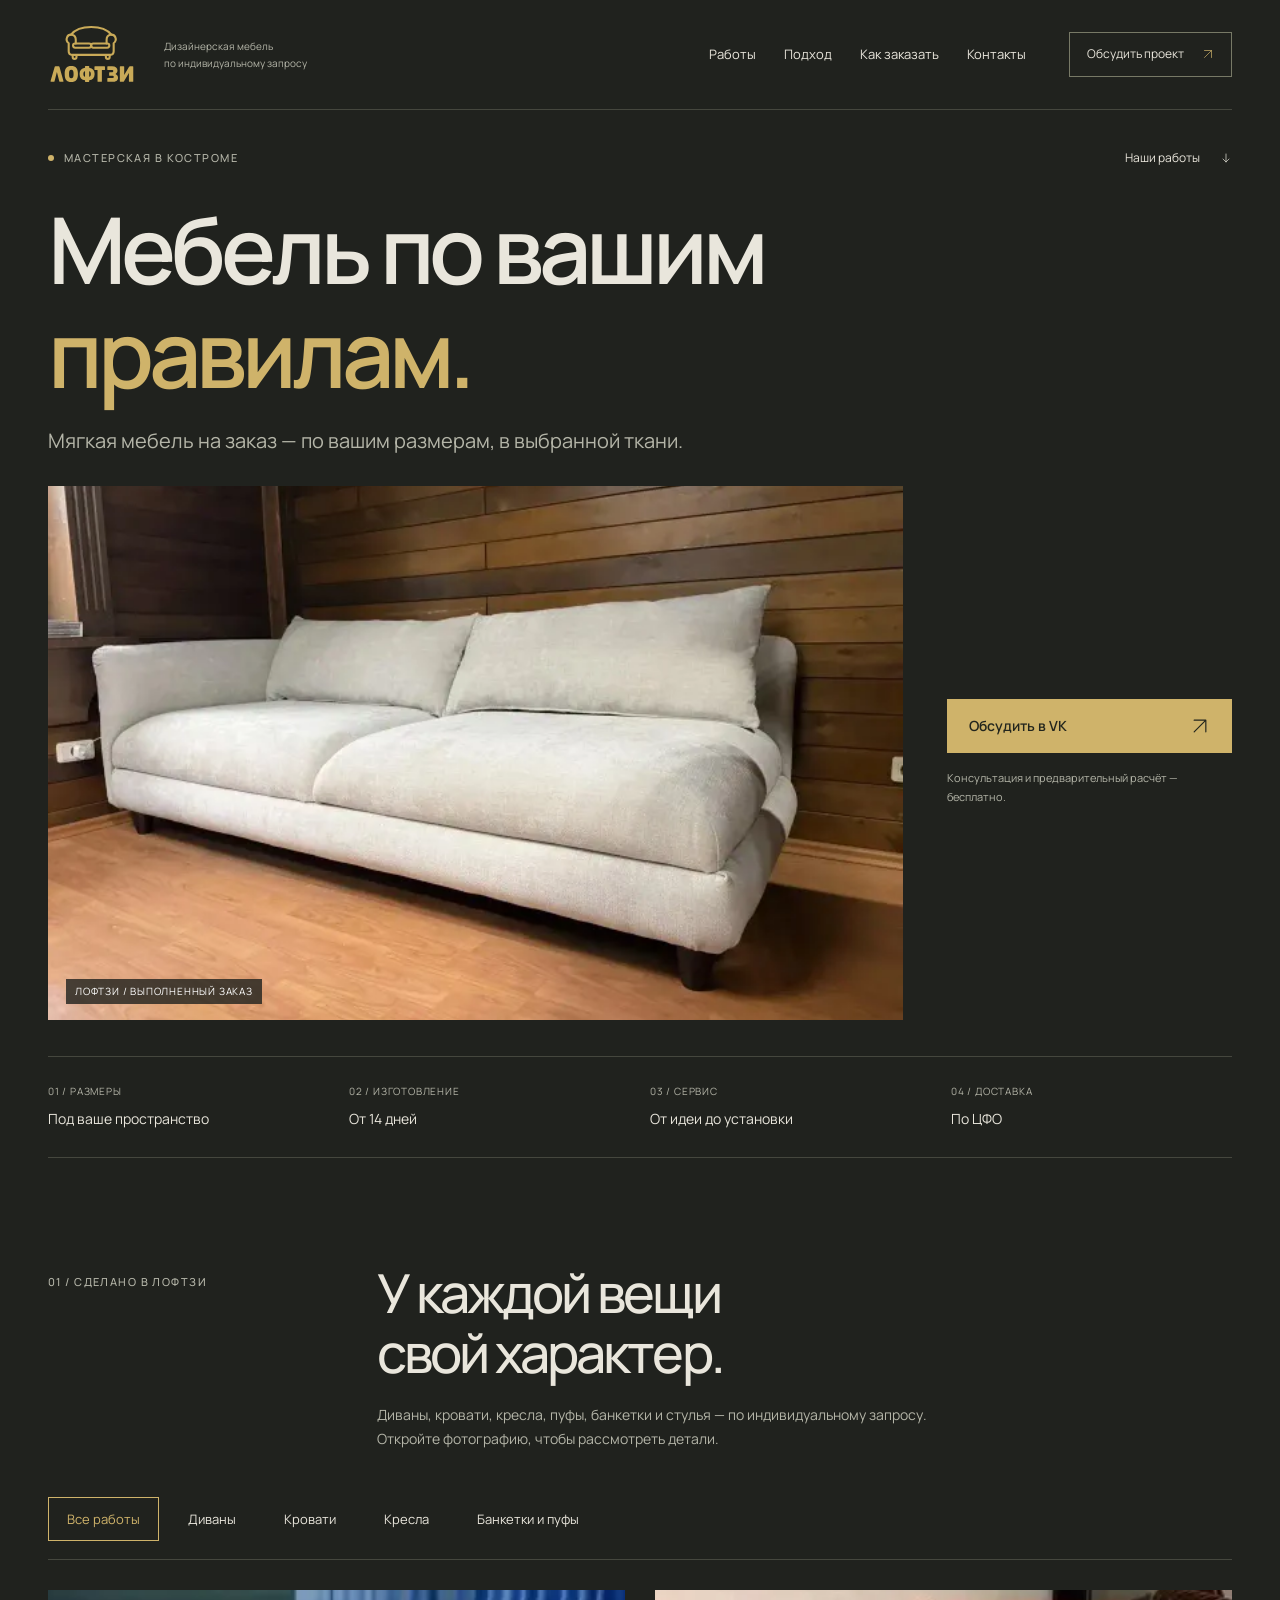
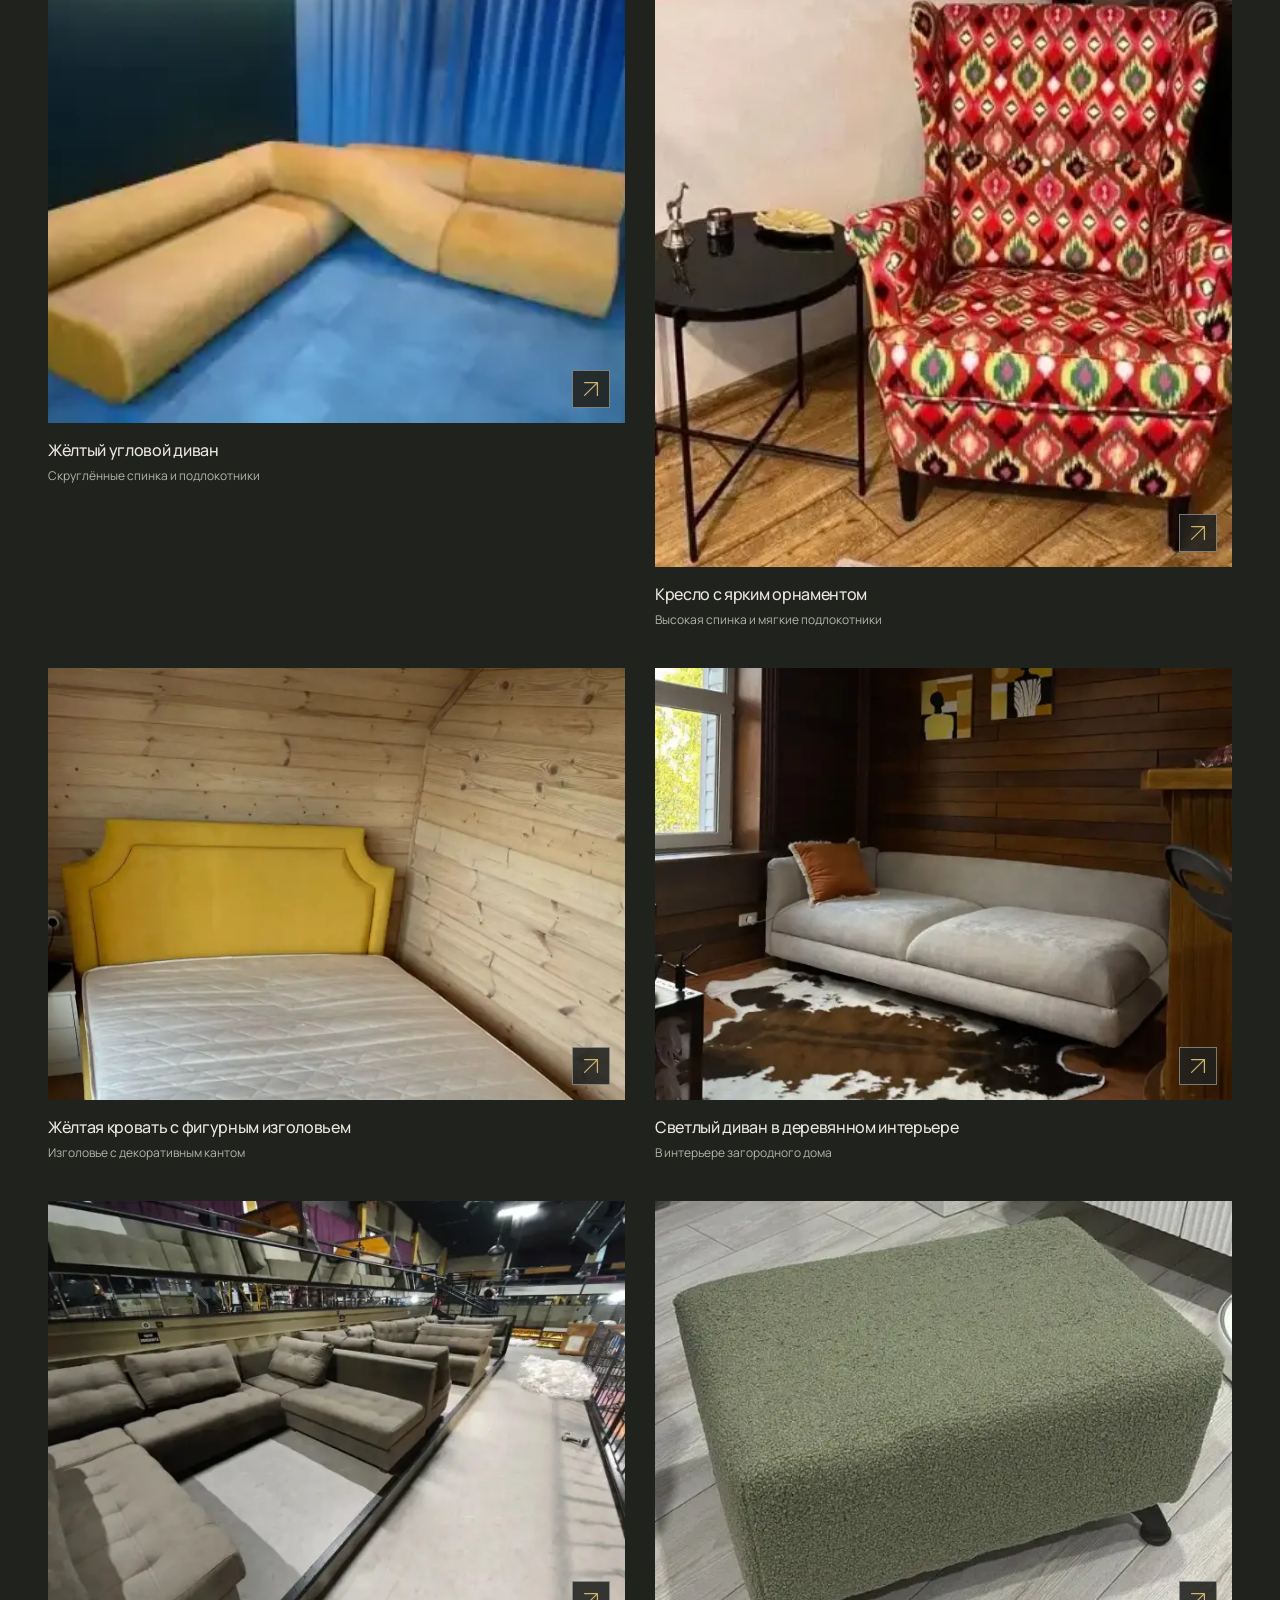
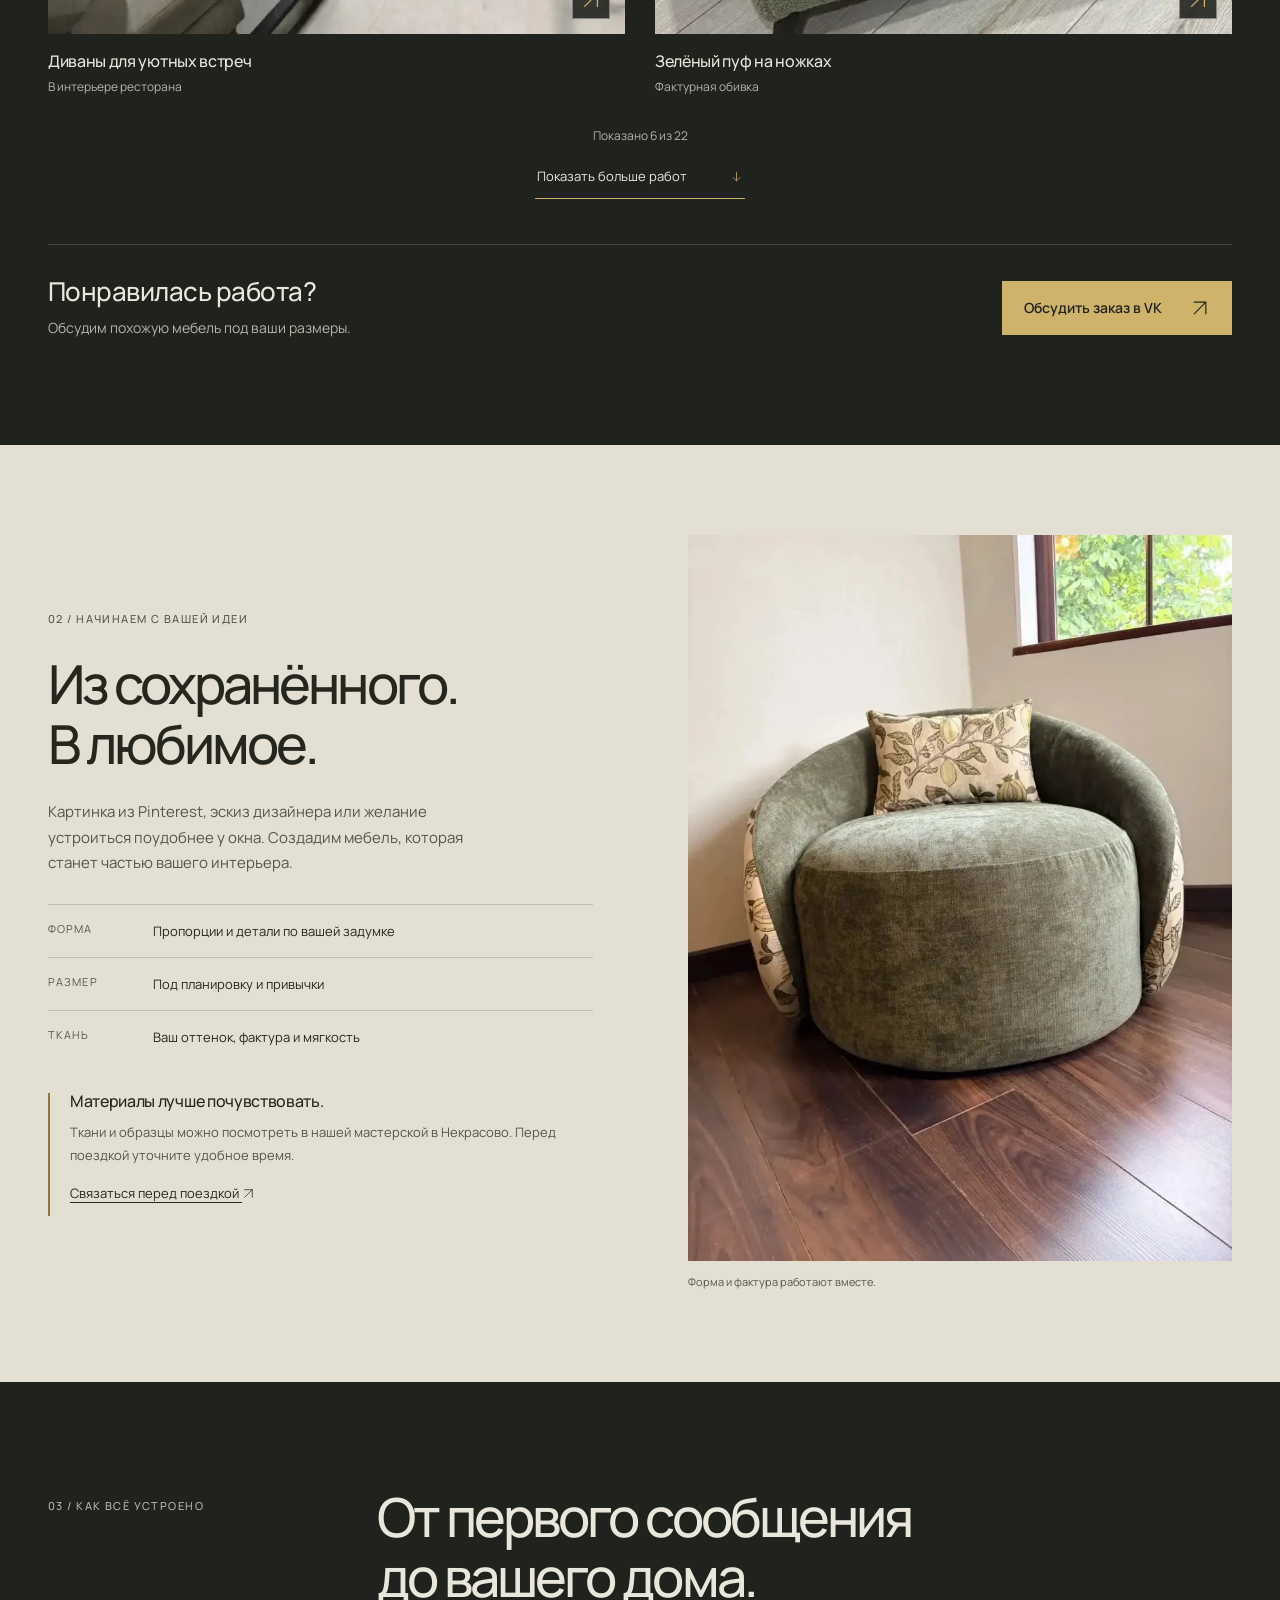
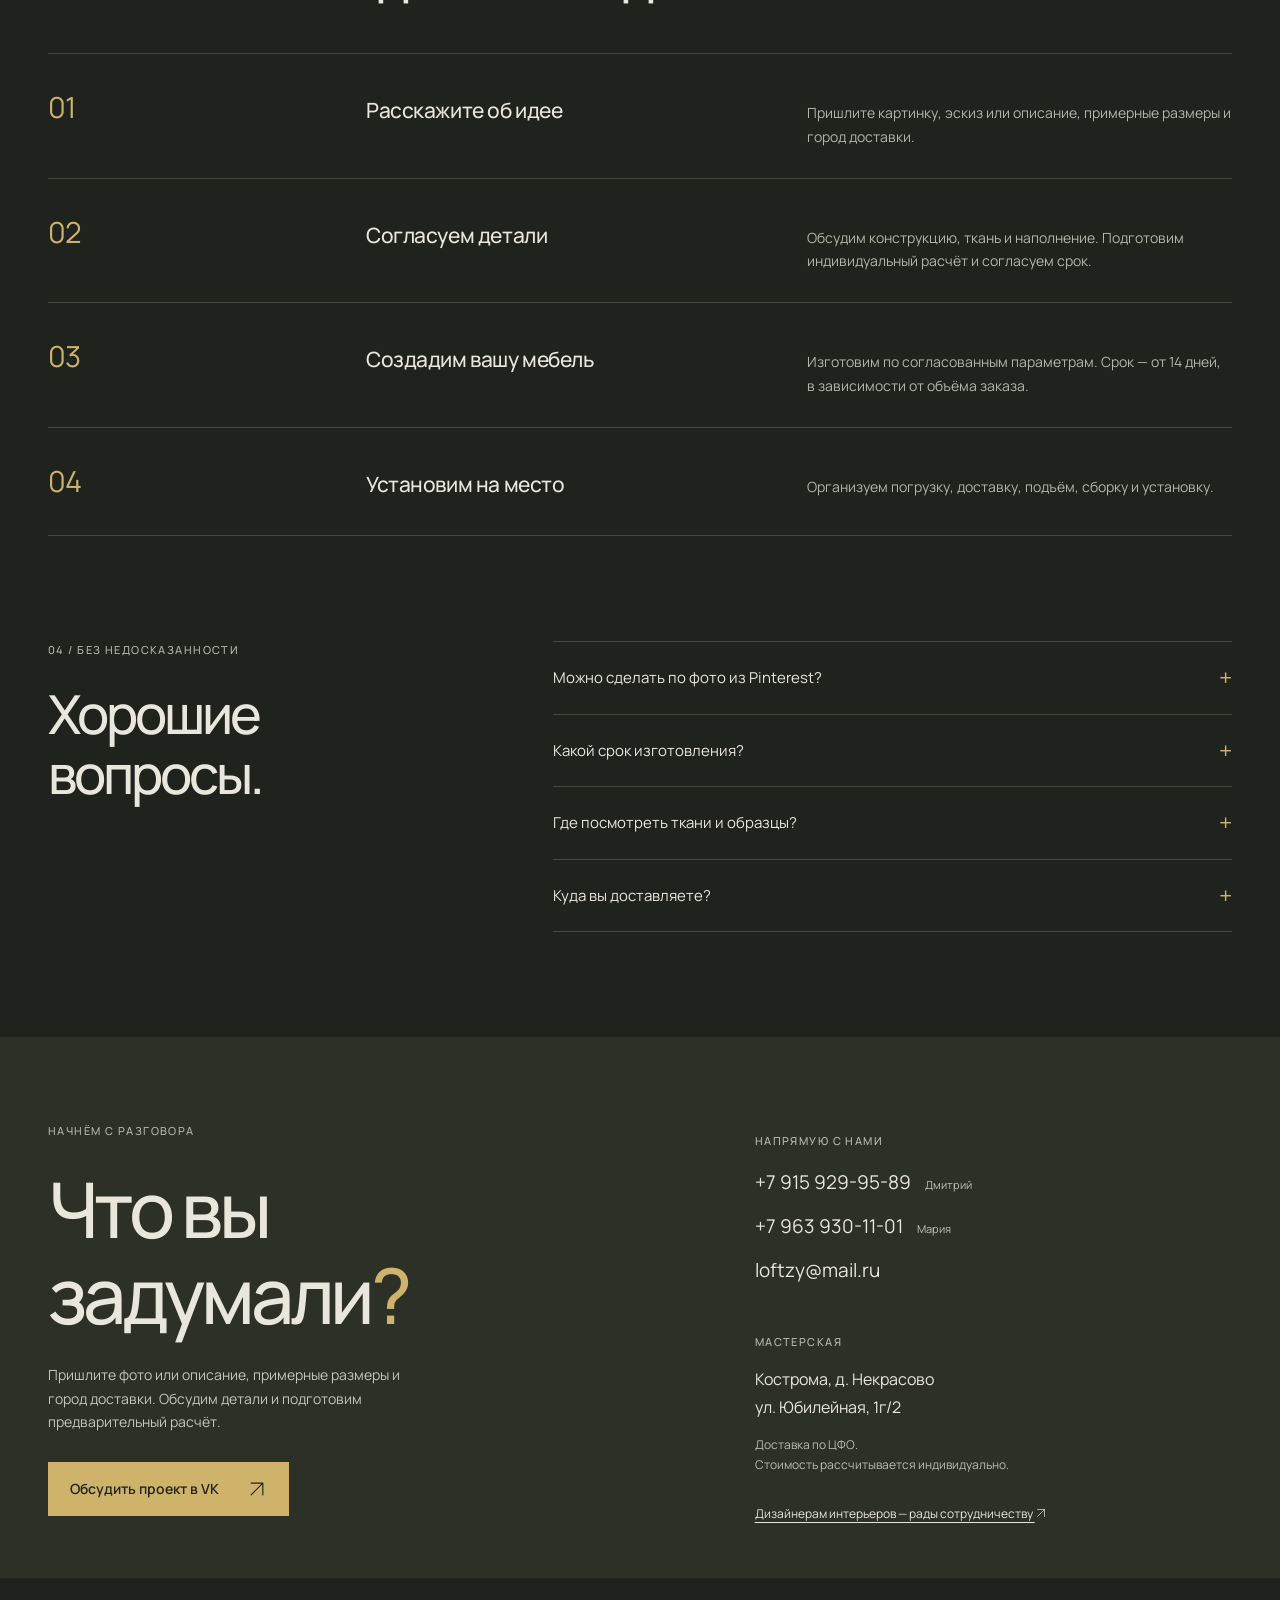
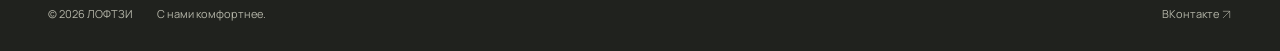
==== commit cee8595a: "Publish main LOFTZY site with domain SEO configuration" ====
--- a/index.html
+++ b/index.html
@@ -1,2 +1 @@
-<!DOCTYPE html><html lang="ru"><head><meta charset="UTF-8"><meta name="viewport" content="width=device-width, initial-scale=1"><title>ЛОФТЗИ — дизайнерская мягкая мебель на заказ в Костроме</title><meta name="description" content="Диваны, кровати, кресла и банкетки по вашим размерам и референсам. Изготовление от 14 дней. Доставка и установка по ЦФО. Обсудите проект в VK."><link rel="canonical" href="https://loftzy.ru/"><link rel="icon" type="image/svg+xml" href="data:image/svg+xml,%3csvg%20xmlns='http://www.w3.org/2000/svg'%20viewBox='170%20110%20295%20205'%20color='%23C9AA58'%3e%3ctitle%3eЛОФТЗИ%3c/title%3e%3cg%20id='sofa'%20fill='none'%20stroke='currentColor'%20stroke-width='11.5'%20stroke-linecap='round'%20stroke-linejoin='round'%3e%3cpath%20d='M207%20169%20C251%20112%20385%20112%20429%20169'/%3e%3cpath%20d='M233%20219%20L233%20198%20C233%20163%20194%20162%20185%20184%20C179%20198%20184%20209%20194%20217%20L194%20262%20Q194%20282%20214%20282%20L422%20282%20Q442%20282%20442%20262%20L442%20217%20C452%20209%20457%20198%20451%20184%20C442%20162%20403%20163%20403%20198%20L403%20219'/%3e%3crect%20x='218'%20y='219'%20width='100'%20height='23'%20rx='11.5'/%3e%3crect%20x='318'%20y='219'%20width='100'%20height='23'%20rx='11.5'/%3e%3cpath%20d='M216%20283%20L216%20294%20C216%20308%20237%20308%20237%20294%20L237%20283%20M399%20283%20L399%20294%20C399%20308%20420%20308%20420%20294%20L420%20283'/%3e%3c/g%3e%3c/svg%3e"><meta property="og:type" content="website"><meta property="og:locale" content="ru_RU"><meta property="og:title" content="ЛОФТЗИ — мебель, которая живёт по вашим правилам"><meta property="og:description" content="Дизайнерская мягкая мебель по индивидуальному запросу. От вашей идеи до установки."><meta property="og:url" content="https://loftzy.ru/"><meta property="og:image" content="https://loftzy.ru/loftzy-demo/_astro/06-curved-sofa.BswuwqCA_uSHNS.jpg"><link rel="stylesheet" href="/loftzy-demo/_astro/index.DBP6FKAo.css"><link rel="stylesheet" href="/loftzy-demo/_astro/17-green-sofa.B5V7h_We.css"><style>@font-face{font-family:Cormorant Garamond;font-style:normal;font-display:swap;font-weight:400;src:url(/loftzy-demo/_astro/cormorant-garamond-cyrillic-ext-400-normal.W3Dto7M0.woff2)format("woff2"),url(/loftzy-demo/_astro/cormorant-garamond-cyrillic-ext-400-normal.DLdKLAvx.woff)format("woff");unicode-range:U+460-52F,U+1C80-1C8A,U+20B4,U+2DE0-2DFF,U+A640-A69F,U+FE2E-FE2F}@font-face{font-family:Cormorant Garamond;font-style:normal;font-display:swap;font-weight:400;src:url(/loftzy-demo/_astro/cormorant-garamond-cyrillic-400-normal.DD2KOZkl.woff2)format("woff2"),url(/loftzy-demo/_astro/cormorant-garamond-cyrillic-400-normal.CVFrM67f.woff)format("woff");unicode-range:U+301,U+400-45F,U+490-491,U+4B0-4B1,U+2116}@font-face{font-family:Cormorant Garamond;font-style:normal;font-display:swap;font-weight:400;src:url(/loftzy-demo/_astro/cormorant-garamond-vietnamese-400-normal.6K-YXo6g.woff2)format("woff2"),url(/loftzy-demo/_astro/cormorant-garamond-vietnamese-400-normal.4uxlocMh.woff)format("woff");unicode-range:U+102-103,U+110-111,U+128-129,U+168-169,U+1A0-1A1,U+1AF-1B0,U+300-301,U+303-304,U+308-309,U+323,U+329,U+1EA0-1EF9,U+20AB}@font-face{font-family:Cormorant Garamond;font-style:normal;font-display:swap;font-weight:400;src:url(/loftzy-demo/_astro/cormorant-garamond-latin-ext-400-normal.Drx2k2n9.woff2)format("woff2"),url(/loftzy-demo/_astro/cormorant-garamond-latin-ext-400-normal.uvC0WHQr.woff)format("woff");unicode-range:U+100-2BA,U+2BD-2C5,U+2C7-2CC,U+2CE-2D7,U+2DD-2FF,U+304,U+308,U+329,U+1D00-1DBF,U+1E00-1E9F,U+1EF2-1EFF,U+2020,U+20A0-20AB,U+20AD-20C0,U+2113,U+2C60-2C7F,U+A720-A7FF}@font-face{font-family:Cormorant Garamond;font-style:normal;font-display:swap;font-weight:400;src:url(/loftzy-demo/_astro/cormorant-garamond-latin-400-normal.B-1hWBU7.woff2)format("woff2"),url(/loftzy-demo/_astro/cormorant-garamond-latin-400-normal.B7YtguxJ.woff)format("woff");unicode-range:U+??,U+131,U+152-153,U+2BB-2BC,U+2C6,U+2DA,U+2DC,U+304,U+308,U+329,U+2000-206F,U+20AC,U+2122,U+2191,U+2193,U+2212,U+2215,U+FEFF,U+FFFD}@font-face{font-family:Cormorant Garamond;font-style:italic;font-display:swap;font-weight:400;src:url(/loftzy-demo/_astro/cormorant-garamond-cyrillic-ext-400-italic.BEGvmv_3.woff2)format("woff2"),url(/loftzy-demo/_astro/cormorant-garamond-cyrillic-ext-400-italic.C_Uk1MUY.woff)format("woff");unicode-range:U+460-52F,U+1C80-1C8A,U+20B4,U+2DE0-2DFF,U+A640-A69F,U+FE2E-FE2F}@font-face{font-family:Cormorant Garamond;font-style:italic;font-display:swap;font-weight:400;src:url(/loftzy-demo/_astro/cormorant-garamond-cyrillic-400-italic.D3GtrbRZ.woff2)format("woff2"),url(/loftzy-demo/_astro/cormorant-garamond-cyrillic-400-italic.AH1vqu4S.woff)format("woff");unicode-range:U+301,U+400-45F,U+490-491,U+4B0-4B1,U+2116}@font-face{font-family:Cormorant Garamond;font-style:italic;font-display:swap;font-weight:400;src:url(/loftzy-demo/_astro/cormorant-garamond-vietnamese-400-italic.BoXDRTEW.woff2)format("woff2"),url(/loftzy-demo/_astro/cormorant-garamond-vietnamese-400-italic.CJpMwFnN.woff)format("woff");unicode-range:U+102-103,U+110-111,U+128-129,U+168-169,U+1A0-1A1,U+1AF-1B0,U+300-301,U+303-304,U+308-309,U+323,U+329,U+1EA0-1EF9,U+20AB}@font-face{font-family:Cormorant Garamond;font-style:italic;font-display:swap;font-weight:400;src:url(/loftzy-demo/_astro/cormorant-garamond-latin-ext-400-italic.BdEzgT7i.woff2)format("woff2"),url(/loftzy-demo/_astro/cormorant-garamond-latin-ext-400-italic.CQvLaSWn.woff)format("woff");unicode-range:U+100-2BA,U+2BD-2C5,U+2C7-2CC,U+2CE-2D7,U+2DD-2FF,U+304,U+308,U+329,U+1D00-1DBF,U+1E00-1E9F,U+1EF2-1EFF,U+2020,U+20A0-20AB,U+20AD-20C0,U+2113,U+2C60-2C7F,U+A720-A7FF}@font-face{font-family:Cormorant Garamond;font-style:italic;font-display:swap;font-weight:400;src:url(/loftzy-demo/_astro/cormorant-garamond-latin-400-italic.Dc_OZ8oc.woff2)format("woff2"),url(/loftzy-demo/_astro/cormorant-garamond-latin-400-italic.BLh7T8o8.woff)format("woff");unicode-range:U+??,U+131,U+152-153,U+2BB-2BC,U+2C6,U+2DA,U+2DC,U+304,U+308,U+329,U+2000-206F,U+20AC,U+2122,U+2191,U+2193,U+2212,U+2215,U+FEFF,U+FFFD}
-</style></head><body><a class="skip" href="#main">Перейти к содержимому</a><header class="header wrap"><a class="brand" href="#" aria-label="ЛОФТЗИ — на главную"><img src="data:image/svg+xml,%3csvg%20xmlns='http://www.w3.org/2000/svg'%20viewBox='80%20110%20485%20340'%20color='%23C9AA58'%3e%3ctitle%3eЛОФТЗИ%3c/title%3e%3cg%20id='sofa'%20fill='none'%20stroke='currentColor'%20stroke-width='11.5'%20stroke-linecap='round'%20stroke-linejoin='round'%3e%3cpath%20d='M207%20169%20C251%20112%20385%20112%20429%20169'/%3e%3cpath%20d='M233%20219%20L233%20198%20C233%20163%20194%20162%20185%20184%20C179%20198%20184%20209%20194%20217%20L194%20262%20Q194%20282%20214%20282%20L422%20282%20Q442%20282%20442%20262%20L442%20217%20C452%20209%20457%20198%20451%20184%20C442%20162%20403%20163%20403%20198%20L403%20219'/%3e%3crect%20x='218'%20y='219'%20width='100'%20height='23'%20rx='11.5'/%3e%3crect%20x='318'%20y='219'%20width='100'%20height='23'%20rx='11.5'/%3e%3cpath%20d='M216%20283%20L216%20294%20C216%20308%20237%20308%20237%20294%20L237%20283%20M399%20283%20L399%20294%20C399%20308%20420%20308%20420%20294%20L420%20283'/%3e%3c/g%3e%3cg%20id='wordmark'%20fill='currentColor'%20fill-rule='evenodd'%3e%3cpath%20d='M96%20432%20Q93%20432%2094%20428%20L117%20348%20Q118%20345%20121%20345%20L139%20345%20Q142%20345%20143%20348%20L165%20428%20Q167%20432%20163%20432%20L146%20432%20Q143%20432%20142%20429%20L129%20377%20L116%20429%20Q115%20432%20112%20432%20Z'/%3e%3cpath%20d='M208%20344%20C182%20344%20172%20358%20172%20388%20C172%20419%20182%20433%20208%20433%20C234%20433%20245%20419%20245%20388%20C245%20358%20234%20344%20208%20344%20Z%20M208%20365%20C218%20365%20221%20372%20221%20388%20C221%20405%20218%20412%20208%20412%20C198%20412%20196%20405%20196%20388%20C196%20372%20198%20365%20208%20365%20Z'/%3e%3cpath%20d='M284%20346%20Q284%20344%20287%20344%20L304%20344%20Q307%20344%20307%20346%20L307%20354%20C327%20357%20337%20370%20337%20388%20C337%20409%20326%20421%20307%20424%20L307%20431%20Q307%20433%20304%20433%20L287%20433%20Q284%20433%20284%20431%20L284%20424%20C265%20421%20254%20409%20254%20388%20C254%20370%20264%20357%20284%20354%20Z%20M284%20374%20C277%20376%20275%20381%20275%20388%20C275%20397%20277%20401%20284%20404%20Z%20M307%20374%20L307%20404%20C314%20401%20316%20397%20316%20388%20C316%20381%20314%20376%20307%20374%20Z'/%3e%3cpath%20d='M339%20345%20L391%20345%20Q394%20345%20394%20348%20L394%20363%20Q394%20366%20391%20366%20L377%20366%20L377%20429%20Q377%20432%20374%20432%20L356%20432%20Q353%20432%20353%20429%20L353%20366%20L339%20366%20Q336%20366%20336%20363%20L336%20348%20Q336%20345%20339%20345%20Z'/%3e%3cpath%20d='M410%20345%20L433%20345%20C453%20345%20463%20354%20463%20369%20C463%20378%20459%20384%20452%20388%20C461%20392%20466%20399%20466%20409%20C466%20425%20454%20432%20434%20432%20L410%20432%20Q407%20432%20407%20429%20L407%20414%20Q407%20411%20410%20411%20L431%20411%20C439%20411%20443%20409%20443%20405%20C443%20400%20439%20398%20431%20398%20L420%20398%20Q417%20398%20417%20395%20L417%20382%20Q417%20379%20420%20379%20L430%20379%20C437%20379%20440%20377%20440%20372%20C440%20368%20437%20366%20430%20366%20L410%20366%20Q407%20366%20407%20363%20L407%20348%20Q407%20345%20410%20345%20Z'/%3e%3cpath%20d='M479%20345%20L497%20345%20Q500%20345%20500%20348%20L500%20394%20L527%20348%20Q529%20345%20532%20345%20L547%20345%20Q550%20345%20550%20348%20L550%20429%20Q550%20432%20547%20432%20L529%20432%20Q526%20432%20526%20429%20L526%20383%20L499%20429%20Q497%20432%20494%20432%20L479%20432%20Q476%20432%20476%20429%20L476%20348%20Q476%20345%20479%20345%20Z'/%3e%3c/g%3e%3c/svg%3e" width="90" height="64" alt="ЛОФТЗИ"></a><nav aria-label="Главная навигация" id="navigation"><a href="#works">Наши работы</a><a href="#approach">Ваш проект</a><a href="#process">Как заказать</a><a href="#contacts">Контакты</a></nav><a class="header-cta" href="https://vk.me/new_mebel44" target="_blank" rel="noopener noreferrer">Обсудить проект <span aria-hidden="true"><svg class="arrow-icon" width="24" height="24" viewBox="0 0 24 24" fill="none" aria-hidden="true" focusable="false"><path d="M5 19 19 5M5 5h14v14" stroke="currentColor" stroke-width="1.4" stroke-linecap="round" stroke-linejoin="round"></path></svg></span></a><button class="menu-toggle" aria-label="Открыть меню" aria-expanded="false" aria-controls="navigation"><span></span><span></span></button></header><main id="main"><section class="hero wrap" aria-labelledby="hero-title"><div class="hero-copy"><p class="eyebrow">Мастерская мягкой мебели · Кострома</p><h1 id="hero-title">Мебель, которая <br><em>живёт по вашим <br>правилам.</em></h1><p class="intro">Ваша идея, любимая ткань, нужные размеры. <br class="desktop"> Создаём диваны, кровати и кресла <br class="desktop"> для вашего пространства и образа жизни.</p><a class="button" href="https://vk.me/new_mebel44" target="_blank" rel="noopener noreferrer">Обсудить проект в VK <span aria-hidden="true"><svg class="arrow-icon" width="24" height="24" viewBox="0 0 24 24" fill="none" aria-hidden="true" focusable="false"><path d="M5 19 19 5M5 5h14v14" stroke="currentColor" stroke-width="1.4" stroke-linecap="round" stroke-linejoin="round"></path></svg></span></a><a class="text-link hero-link" href="#works">Познакомиться с работами <span aria-hidden="true"><svg class="arrow-icon" width="24" height="24" viewBox="0 0 24 24" fill="none" aria-hidden="true" focusable="false"><path d="M12 4v16m-6-6 6 6 6-6" stroke="currentColor" stroke-width="1.4" stroke-linecap="round" stroke-linejoin="round"></path></svg></span></a></div><figure class="hero-photo"><img src="/loftzy-demo/_astro/06-curved-sofa.BswuwqCA_PxCEJ.webp" srcset="/loftzy-demo/_astro/06-curved-sofa.BswuwqCA_Z1YKxWp.webp 640w, /loftzy-demo/_astro/06-curved-sofa.BswuwqCA_ZWayab.webp 960w, /loftzy-demo/_astro/06-curved-sofa.BswuwqCA_PxCEJ.webp 1280w" alt="Полукруглый зелёный диван, изготовленный под эркер" sizes="(max-width: 1000px) min(820px, calc(100vw - 56px)), 58vw" loading="eager" fetchpriority="high" decoding="async" width="1280" height="960"><figcaption><span>Форма следует вашей идее</span><span>01 / Из наших работ</span></figcaption></figure><div class="hero-note"><span class="small-rule"></span><p>От первого эскиза <br>до любимого места в доме.</p></div></section><div class="facts wrap"><p><strong>По вашим размерам</strong><span>и индивидуальному запросу</span></p><p><strong>От 14 дней</strong><span>срок зависит от объёма заказа</span></p><p><strong>До установки</strong><span>доставка, подъём и сборка</span></p><a href="#contacts">Доставляем по ЦФО <span aria-hidden="true"><svg class="arrow-icon" width="24" height="24" viewBox="0 0 24 24" fill="none" aria-hidden="true" focusable="false"><path d="M5 19 19 5M5 5h14v14" stroke="currentColor" stroke-width="1.4" stroke-linecap="round" stroke-linejoin="round"></path></svg></span></a></div><section class="works wrap section" id="works" aria-labelledby="works-title"><div class="section-heading"><div><p class="eyebrow">01 / Сделано в ЛОФТЗИ</p><h2 id="works-title">У каждой вещи — <br><em>своя история.</em></h2></div><p>Примеры мебели по индивидуальным заказам. <br>Откройте фотографию, чтобы рассмотреть детали.</p></div><div class="filters" role="group" aria-label="Категории работ"><button data-filter="all" aria-pressed="true">Все работы</button><button data-filter="sofas" aria-pressed="false">Диваны</button><button data-filter="beds" aria-pressed="false">Кровати</button><button data-filter="chairs" aria-pressed="false">Кресла</button><button data-filter="small" aria-pressed="false">Пуфы и банкетки</button></div><p class="sr-only" id="filter-status" aria-live="polite"></p><div class="gallery" data-initial-count="6"><article class="work" data-category="sofas" data-index="0"><button class="photo-button" style="--photo-position:50% 50%" data-viewer data-src="/loftzy-demo/_astro/06-curved-sofa.BswuwqCA.webp" data-title="Диван для эркера" aria-label="Увеличить: Диван для эркера"><img src="/loftzy-demo/_astro/06-curved-sofa.BswuwqCA_PxCEJ.webp" srcset="/loftzy-demo/_astro/06-curved-sofa.BswuwqCA_Z2cuFfE.webp 400w, /loftzy-demo/_astro/06-curved-sofa.BswuwqCA_Z1YKxWp.webp 640w, /loftzy-demo/_astro/06-curved-sofa.BswuwqCA_ZWayab.webp 960w" alt="Диван для эркера" sizes="(max-width: 360px) calc(100vw - 32px), (max-width: 600px) calc(100vw - 40px), (max-width: 760px) calc((100vw - 55px) / 2), (max-width: 1000px) calc((100vw - 89px) / 2), (max-width: 1100px) calc((100vw - 114px) / 3), (max-width: 1512px) calc((100vw - 162px) / 3), 450px" loading="lazy" decoding="async" width="1280" height="960"><span class="photo-open" aria-hidden="true"><svg class="arrow-icon" width="24" height="24" viewBox="0 0 24 24" fill="none" aria-hidden="true" focusable="false"><path d="M5 19 19 5M5 5h14v14" stroke="currentColor" stroke-width="1.4" stroke-linecap="round" stroke-linejoin="round"></path></svg></span></button><div class="work-caption"><div><h3>Диван для эркера</h3></div></div></article><article class="work" data-category="chairs" data-index="1"><button class="photo-button" style="--photo-position:50% 45%" data-viewer data-src="/loftzy-demo/_astro/05-round-armchair.hoYzdtQp.webp" data-title="Кресло с округлой спинкой" aria-label="Увеличить: Кресло с округлой спинкой"><img src="/loftzy-demo/_astro/05-round-armchair.hoYzdtQp_Z1HqBVD.webp" srcset="/loftzy-demo/_astro/05-round-armchair.hoYzdtQp_2bwnMi.webp 400w, /loftzy-demo/_astro/05-round-armchair.hoYzdtQp_28aAHH.webp 640w, /loftzy-demo/_astro/05-round-armchair.hoYzdtQp_Z2taBoN.webp 960w" alt="Кресло с округлой спинкой" sizes="(max-width: 360px) calc(100vw - 32px), (max-width: 600px) calc(100vw - 40px), (max-width: 760px) calc((100vw - 55px) / 2), (max-width: 1000px) calc((100vw - 89px) / 2), (max-width: 1100px) calc((100vw - 114px) / 3), (max-width: 1512px) calc((100vw - 162px) / 3), 450px" loading="lazy" decoding="async" width="1280" height="1707"><span class="photo-open" aria-hidden="true"><svg class="arrow-icon" width="24" height="24" viewBox="0 0 24 24" fill="none" aria-hidden="true" focusable="false"><path d="M5 19 19 5M5 5h14v14" stroke="currentColor" stroke-width="1.4" stroke-linecap="round" stroke-linejoin="round"></path></svg></span></button><div class="work-caption"><div><h3>Кресло с округлой спинкой</h3></div></div></article><article class="work" data-category="beds" data-index="2"><button class="photo-button" style="--photo-position:50% 50%" data-viewer data-src="/loftzy-demo/_astro/16-ochre-bed-interior.DLrLwDkL.webp" data-title="Кровать в охристом оттенке" aria-label="Увеличить: Кровать в охристом оттенке"><img src="/loftzy-demo/_astro/16-ochre-bed-interior.DLrLwDkL_1R9SiL.webp" srcset="/loftzy-demo/_astro/16-ochre-bed-interior.DLrLwDkL_ZeK9u8.webp 400w, /loftzy-demo/_astro/16-ochre-bed-interior.DLrLwDkL_Z21aYa1.webp 640w, /loftzy-demo/_astro/16-ochre-bed-interior.DLrLwDkL_Z1S7xqh.webp 960w" alt="Кровать в охристом оттенке" sizes="(max-width: 360px) calc(100vw - 32px), (max-width: 600px) calc(100vw - 40px), (max-width: 760px) calc((100vw - 55px) / 2), (max-width: 1000px) calc((100vw - 89px) / 2), (max-width: 1100px) calc((100vw - 114px) / 3), (max-width: 1512px) calc((100vw - 162px) / 3), 450px" loading="lazy" decoding="async" width="1280" height="960"><span class="photo-open" aria-hidden="true"><svg class="arrow-icon" width="24" height="24" viewBox="0 0 24 24" fill="none" aria-hidden="true" focusable="false"><path d="M5 19 19 5M5 5h14v14" stroke="currentColor" stroke-width="1.4" stroke-linecap="round" stroke-linejoin="round"></path></svg></span></button><div class="work-caption"><div><h3>Кровать в охристом оттенке</h3></div></div></article><article class="work" data-category="sofas" data-index="3"><button class="photo-button" style="--photo-position:50% 50%" data-viewer data-src="/loftzy-demo/_astro/17-green-sofa.Br9cAFIl.webp" data-title="Зелёный прямой диван" aria-label="Увеличить: Зелёный прямой диван"><img src="/loftzy-demo/_astro/17-green-sofa.Br9cAFIl_2jWo47.webp" srcset="/loftzy-demo/_astro/17-green-sofa.Br9cAFIl_2vkSrT.webp 400w, /loftzy-demo/_astro/17-green-sofa.Br9cAFIl_23HJEL.webp 640w, /loftzy-demo/_astro/17-green-sofa.Br9cAFIl_rFlBk.webp 960w" alt="Зелёный прямой диван" sizes="(max-width: 360px) calc(100vw - 32px), (max-width: 600px) calc(100vw - 40px), (max-width: 760px) calc((100vw - 55px) / 2), (max-width: 1000px) calc((100vw - 89px) / 2), (max-width: 1100px) calc((100vw - 114px) / 3), (max-width: 1512px) calc((100vw - 162px) / 3), 450px" loading="lazy" decoding="async" width="1280" height="960"><span class="photo-open" aria-hidden="true"><svg class="arrow-icon" width="24" height="24" viewBox="0 0 24 24" fill="none" aria-hidden="true" focusable="false"><path d="M5 19 19 5M5 5h14v14" stroke="currentColor" stroke-width="1.4" stroke-linecap="round" stroke-linejoin="round"></path></svg></span></button><div class="work-caption"><div><h3>Зелёный прямой диван</h3></div></div></article><article class="work" data-category="small" data-index="4"><button class="photo-button" style="--photo-position:50% 45%" data-viewer data-src="/loftzy-demo/_astro/13-upholstered-bench.Bd4siing.webp" data-title="Банкетка на мягких опорах" aria-label="Увеличить: Банкетка на мягких опорах"><img src="/loftzy-demo/_astro/13-upholstered-bench.Bd4siing_OufMw.webp" srcset="/loftzy-demo/_astro/13-upholstered-bench.Bd4siing_Z1Re7Gs.webp 400w, /loftzy-demo/_astro/13-upholstered-bench.Bd4siing_Z2jOHRu.webp 640w, /loftzy-demo/_astro/13-upholstered-bench.Bd4siing_Py0Qv.webp 960w" alt="Банкетка на мягких опорах" sizes="(max-width: 360px) calc(100vw - 32px), (max-width: 600px) calc(100vw - 40px), (max-width: 760px) calc((100vw - 55px) / 2), (max-width: 1000px) calc((100vw - 89px) / 2), (max-width: 1100px) calc((100vw - 114px) / 3), (max-width: 1512px) calc((100vw - 162px) / 3), 450px" loading="lazy" decoding="async" width="1080" height="1920"><span class="photo-open" aria-hidden="true"><svg class="arrow-icon" width="24" height="24" viewBox="0 0 24 24" fill="none" aria-hidden="true" focusable="false"><path d="M5 19 19 5M5 5h14v14" stroke="currentColor" stroke-width="1.4" stroke-linecap="round" stroke-linejoin="round"></path></svg></span></button><div class="work-caption"><div><h3>Банкетка на мягких опорах</h3></div></div></article><article class="work" data-category="sofas" data-index="5"><button class="photo-button" style="--photo-position:50% 50%" data-viewer data-src="/loftzy-demo/_astro/08-light-straight-sofa.CKvQI7a4.webp" data-title="Прямой диван в светлой ткани" aria-label="Увеличить: Прямой диван в светлой ткани"><img src="/loftzy-demo/_astro/08-light-straight-sofa.CKvQI7a4_TRVuP.webp" srcset="/loftzy-demo/_astro/08-light-straight-sofa.CKvQI7a4_ZeevhD.webp 400w, /loftzy-demo/_astro/08-light-straight-sofa.CKvQI7a4_ZoDvKi.webp 640w, /loftzy-demo/_astro/08-light-straight-sofa.CKvQI7a4_Z1nhitK.webp 960w" alt="Прямой диван в светлой ткани" sizes="(max-width: 360px) calc(100vw - 32px), (max-width: 600px) calc(100vw - 40px), (max-width: 760px) calc((100vw - 55px) / 2), (max-width: 1000px) calc((100vw - 89px) / 2), (max-width: 1100px) calc((100vw - 114px) / 3), (max-width: 1512px) calc((100vw - 162px) / 3), 450px" loading="lazy" decoding="async" width="1280" height="960"><span class="photo-open" aria-hidden="true"><svg class="arrow-icon" width="24" height="24" viewBox="0 0 24 24" fill="none" aria-hidden="true" focusable="false"><path d="M5 19 19 5M5 5h14v14" stroke="currentColor" stroke-width="1.4" stroke-linecap="round" stroke-linejoin="round"></path></svg></span></button><div class="work-caption"><div><h3>Прямой диван в светлой ткани</h3></div></div></article><article class="work" data-category="beds" data-index="6"><button class="photo-button" style="--photo-position:50% 70%" data-viewer data-src="/loftzy-demo/_astro/03-teal-bed.CJagPskq.webp" data-title="Кровать с угловой спинкой" aria-label="Увеличить: Кровать с угловой спинкой"><img src="/loftzy-demo/_astro/03-teal-bed.CJagPskq_xtmHr.webp" srcset="/loftzy-demo/_astro/03-teal-bed.CJagPskq_5zmIb.webp 400w, /loftzy-demo/_astro/03-teal-bed.CJagPskq_Z1aL8Py.webp 640w, /loftzy-demo/_astro/03-teal-bed.CJagPskq_Z1A7o44.webp 960w" alt="Кровать с угловой спинкой" sizes="(max-width: 360px) calc(100vw - 32px), (max-width: 600px) calc(100vw - 40px), (max-width: 760px) calc((100vw - 55px) / 2), (max-width: 1000px) calc((100vw - 89px) / 2), (max-width: 1100px) calc((100vw - 114px) / 3), (max-width: 1512px) calc((100vw - 162px) / 3), 450px" loading="lazy" decoding="async" width="1280" height="1707"><span class="photo-open" aria-hidden="true"><svg class="arrow-icon" width="24" height="24" viewBox="0 0 24 24" fill="none" aria-hidden="true" focusable="false"><path d="M5 19 19 5M5 5h14v14" stroke="currentColor" stroke-width="1.4" stroke-linecap="round" stroke-linejoin="round"></path></svg></span></button><div class="work-caption"><div><h3>Кровать с угловой спинкой</h3></div></div></article><article class="work" data-category="sofas" data-index="7"><button class="photo-button" style="--photo-position:50% 50%" data-viewer data-src="/loftzy-demo/_astro/18-sage-sofa.jjWeyptA.webp" data-title="Диван шалфейного оттенка" aria-label="Увеличить: Диван шалфейного оттенка"><img src="/loftzy-demo/_astro/18-sage-sofa.jjWeyptA_ZLMCF2.webp" srcset="/loftzy-demo/_astro/18-sage-sofa.jjWeyptA_Z1AicYC.webp 400w, /loftzy-demo/_astro/18-sage-sofa.jjWeyptA_3QiLM.webp 640w, /loftzy-demo/_astro/18-sage-sofa.jjWeyptA_Z18mWjo.webp 960w" alt="Диван шалфейного оттенка" sizes="(max-width: 360px) calc(100vw - 32px), (max-width: 600px) calc(100vw - 40px), (max-width: 760px) calc((100vw - 55px) / 2), (max-width: 1000px) calc((100vw - 89px) / 2), (max-width: 1100px) calc((100vw - 114px) / 3), (max-width: 1512px) calc((100vw - 162px) / 3), 450px" loading="lazy" decoding="async" width="1280" height="960"><span class="photo-open" aria-hidden="true"><svg class="arrow-icon" width="24" height="24" viewBox="0 0 24 24" fill="none" aria-hidden="true" focusable="false"><path d="M5 19 19 5M5 5h14v14" stroke="currentColor" stroke-width="1.4" stroke-linecap="round" stroke-linejoin="round"></path></svg></span></button><div class="work-caption"><div><h3>Диван шалфейного оттенка</h3></div></div></article><article class="work" data-category="small" data-index="8"><button class="photo-button" style="--photo-position:50% 50%" data-viewer data-src="/loftzy-demo/_astro/01-grey-sofa-pouf.Bg_WKwgf.webp" data-title="Диван и отдельный пуф" aria-label="Увеличить: Диван и отдельный пуф"><img src="/loftzy-demo/_astro/01-grey-sofa-pouf.Bg_WKwgf_ZpXk4c.webp" srcset="/loftzy-demo/_astro/01-grey-sofa-pouf.Bg_WKwgf_2iO9sc.webp 400w, /loftzy-demo/_astro/01-grey-sofa-pouf.Bg_WKwgf_P9PUP.webp 640w, /loftzy-demo/_astro/01-grey-sofa-pouf.Bg_WKwgf_ZG5OLU.webp 960w" alt="Диван и отдельный пуф" sizes="(max-width: 360px) calc(100vw - 32px), (max-width: 600px) calc(100vw - 40px), (max-width: 760px) calc((100vw - 55px) / 2), (max-width: 1000px) calc((100vw - 89px) / 2), (max-width: 1100px) calc((100vw - 114px) / 3), (max-width: 1512px) calc((100vw - 162px) / 3), 450px" loading="lazy" decoding="async" width="1280" height="960"><span class="photo-open" aria-hidden="true"><svg class="arrow-icon" width="24" height="24" viewBox="0 0 24 24" fill="none" aria-hidden="true" focusable="false"><path d="M5 19 19 5M5 5h14v14" stroke="currentColor" stroke-width="1.4" stroke-linecap="round" stroke-linejoin="round"></path></svg></span></button><div class="work-caption"><div><h3>Диван и отдельный пуф</h3></div></div></article><article class="work" data-category="beds" data-index="9"><button class="photo-button" style="--photo-position:50% 50%" data-viewer data-src="/loftzy-demo/_astro/24-bed-and-bench.BVBuwo1t.webp" data-title="Кровать и банкетка с каретной стяжкой" aria-label="Увеличить: Кровать и банкетка с каретной стяжкой"><img src="/loftzy-demo/_astro/24-bed-and-bench.BVBuwo1t_gsy8t.webp" srcset="/loftzy-demo/_astro/24-bed-and-bench.BVBuwo1t_Z1B3aq.webp 400w, /loftzy-demo/_astro/24-bed-and-bench.BVBuwo1t_Bv2Xj.webp 640w, /loftzy-demo/_astro/24-bed-and-bench.BVBuwo1t_13u6Qc.webp 960w" alt="Кровать и банкетка с каретной стяжкой" sizes="(max-width: 360px) calc(100vw - 32px), (max-width: 600px) calc(100vw - 40px), (max-width: 760px) calc((100vw - 55px) / 2), (max-width: 1000px) calc((100vw - 89px) / 2), (max-width: 1100px) calc((100vw - 114px) / 3), (max-width: 1512px) calc((100vw - 162px) / 3), 450px" loading="lazy" decoding="async" width="1152" height="864"><span class="photo-open" aria-hidden="true"><svg class="arrow-icon" width="24" height="24" viewBox="0 0 24 24" fill="none" aria-hidden="true" focusable="false"><path d="M5 19 19 5M5 5h14v14" stroke="currentColor" stroke-width="1.4" stroke-linecap="round" stroke-linejoin="round"></path></svg></span></button><div class="work-caption"><div><h3>Кровать и банкетка с каретной стяжкой</h3></div></div></article><article class="work" data-category="beds" data-index="10"><button class="photo-button" style="--photo-position:50% 50%" data-viewer data-src="/loftzy-demo/_astro/26-blue-headboard-bed.05Zl6T6a.webp" data-title="Кровать с высоким синим изголовьем" aria-label="Увеличить: Кровать с высоким синим изголовьем"><img src="/loftzy-demo/_astro/26-blue-headboard-bed.05Zl6T6a_Z1qVFy9.webp" srcset="/loftzy-demo/_astro/26-blue-headboard-bed.05Zl6T6a_1nfrPb.webp 400w, /loftzy-demo/_astro/26-blue-headboard-bed.05Zl6T6a_ZoamOH.webp 640w, /loftzy-demo/_astro/26-blue-headboard-bed.05Zl6T6a_Zg6V5X.webp 960w" alt="Кровать с высоким синим изголовьем" sizes="(max-width: 360px) calc(100vw - 32px), (max-width: 600px) calc(100vw - 40px), (max-width: 760px) calc((100vw - 55px) / 2), (max-width: 1000px) calc((100vw - 89px) / 2), (max-width: 1100px) calc((100vw - 114px) / 3), (max-width: 1512px) calc((100vw - 162px) / 3), 450px" loading="lazy" decoding="async" width="1152" height="864"><span class="photo-open" aria-hidden="true"><svg class="arrow-icon" width="24" height="24" viewBox="0 0 24 24" fill="none" aria-hidden="true" focusable="false"><path d="M5 19 19 5M5 5h14v14" stroke="currentColor" stroke-width="1.4" stroke-linecap="round" stroke-linejoin="round"></path></svg></span></button><div class="work-caption"><div><h3>Кровать с высоким синим изголовьем</h3></div></div></article><article class="work" data-category="sofas" data-index="11"><button class="photo-button" style="--photo-position:50% 50%" data-viewer data-src="/loftzy-demo/_astro/27-brown-sofa.DP7AD-Mj.webp" data-title="Диван с декоративными швами" aria-label="Увеличить: Диван с декоративными швами"><img src="/loftzy-demo/_astro/27-brown-sofa.DP7AD-Mj_Z2nfUPn.webp" srcset="/loftzy-demo/_astro/27-brown-sofa.DP7AD-Mj_lP7PA.webp 400w, /loftzy-demo/_astro/27-brown-sofa.DP7AD-Mj_Z5M0Vx.webp 640w, /loftzy-demo/_astro/27-brown-sofa.DP7AD-Mj_Z1GOoYY.webp 960w" alt="Диван с декоративными швами" sizes="(max-width: 360px) calc(100vw - 32px), (max-width: 600px) calc(100vw - 40px), (max-width: 760px) calc((100vw - 55px) / 2), (max-width: 1000px) calc((100vw - 89px) / 2), (max-width: 1100px) calc((100vw - 114px) / 3), (max-width: 1512px) calc((100vw - 162px) / 3), 450px" loading="lazy" decoding="async" width="1152" height="864"><span class="photo-open" aria-hidden="true"><svg class="arrow-icon" width="24" height="24" viewBox="0 0 24 24" fill="none" aria-hidden="true" focusable="false"><path d="M5 19 19 5M5 5h14v14" stroke="currentColor" stroke-width="1.4" stroke-linecap="round" stroke-linejoin="round"></path></svg></span></button><div class="work-caption"><div><h3>Диван с декоративными швами</h3></div></div></article></div><div class="gallery-bottom"><p>Диваны, кровати, кресла, пуфы, банкетки и стулья. <br>Размеры, форма и отделка — под ваш запрос.</p><button class="text-link show-more">Показать ещё работы <span aria-hidden="true"><svg class="arrow-icon" width="24" height="24" viewBox="0 0 24 24" fill="none" aria-hidden="true" focusable="false"><path d="M12 4v16m-6-6 6 6 6-6" stroke="currentColor" stroke-width="1.4" stroke-linecap="round" stroke-linejoin="round"></path></svg></span></button></div></section><section class="approach" id="approach"><div class="wrap approach-grid"><div class="approach-images"><img src="/loftzy-demo/_astro/05-round-armchair.hoYzdtQp_Z1HqBVD.webp" srcset="/loftzy-demo/_astro/05-round-armchair.hoYzdtQp_n6ygq.webp 480w, /loftzy-demo/_astro/05-round-armchair.hoYzdtQp_IjalF.webp 800w" alt="Округлое кресло с сочетанием однотонной и узорчатой ткани" sizes="(max-width:760px) 75vw, 32vw" loading="lazy" decoding="async" width="1280" height="1707" class="detail-chair"><div class="detail-frame"><img src="/loftzy-demo/_astro/03-teal-bed.CJagPskq_xtmHr.webp" srcset="/loftzy-demo/_astro/03-teal-bed.CJagPskq_Zzwtcy.webp 320w, /loftzy-demo/_astro/03-teal-bed.CJagPskq_Z5dLmV.webp 480w" alt="Бирюзовая кровать с угловой мягкой спинкой" sizes="(max-width:760px) 38vw, 19vw" loading="lazy" decoding="async" width="1280" height="1707" class="detail-secondary"></div><span class="image-label">Форма. Фактура. Ваш характер.</span></div><div class="approach-copy"><p class="eyebrow">02 / Вместо готовых решений</p><h2>Ваша идея. <br><em>Наше исполнение.</em></h2><p>Сохранённая картинка из Pinterest. Эскиз дизайнера. Или просто желание устроиться поудобнее у окна.</p><p>Поможем превратить идею в мебель: обсудим пропорции, подберём ткань и согласуем детали. Чтобы вещь стала частью именно вашего интерьера.</p><ul class="choices"><li><span>01</span>Размеры под ваше пространство</li><li><span>02</span>Форма и детали по вашей задумке</li><li><span>03</span>Ткань, оттенок и мягкость на ваш вкус</li></ul><p class="visit-note">Ткани и образцы можно посмотреть в нашей мастерской в Некрасово. Перед поездкой уточните удобное время. <a href="#contacts">Связаться перед поездкой</a></p><a class="text-link" href="https://vk.me/new_mebel44" target="_blank" rel="noopener noreferrer">Отправить свою идею <span aria-hidden="true"><svg class="arrow-icon" width="24" height="24" viewBox="0 0 24 24" fill="none" aria-hidden="true" focusable="false"><path d="M5 19 19 5M5 5h14v14" stroke="currentColor" stroke-width="1.4" stroke-linecap="round" stroke-linejoin="round"></path></svg></span></a></div></div></section><section class="section wrap process" id="process"><div class="section-heading"><div><p class="eyebrow">03 / От идеи до дома</p><h2>Всё начинается <br><em>с разговора.</em></h2></div><p>Мы рядом на каждом этапе. <br>От выбора деталей до установки <br>мебели на своё место.</p></div><ol class="steps"><li><span>01</span><h3>Ваша идея</h3><p>Пришлите фото, эскиз или описание. Расскажите о размерах и пожеланиях.</p></li><li><span>02</span><h3>Детали и расчёт</h3><p>Обсудим конструкцию, ткань и наполнение. Согласуем стоимость и срок.</p></li><li><span>03</span><h3>Изготовление</h3><p>Создадим мебель по согласованным параметрам. Срок — от 14 дней.</p></li><li><span>04</span><h3>Мебель дома</h3><p>Организуем доставку, подъём, сборку и установку. Вам останется устроиться удобнее.</p></li></ol></section><section class="faq wrap section"><div><p class="eyebrow">04 / Полезно знать</p><h2>Осталось <br><em>уточнить.</em></h2></div><div class="faq-list"><details><summary>Можно посмотреть ткани и образцы?<span aria-hidden="true">+</span></summary><p>Да, можно приехать к нам в Некрасово. Перед поездкой свяжитесь с Дмитрием или Марией, чтобы уточнить удобное время.</p></details><details><summary>Можно сделать мебель по картинке?<span aria-hidden="true">+</span></summary><p>Да. Пришлите фотографию, эскиз или ссылку на понравившуюся мебель, например из Pinterest. Обсудим форму, размеры и детали и предложим решение для вашего интерьера.</p></details><details><summary>Почему на сайте нет цен?<span aria-hidden="true">+</span></summary><p>Каждый заказ индивидуален: стоимость зависит от размеров, конструкции, ткани, наполнения и других деталей. Сначала обсудим ваш запрос, затем подготовим расчёт.</p></details><details><summary>Сколько времени занимает изготовление?<span aria-hidden="true">+</span></summary><p>От 14 дней. Точный срок зависит от объёма заказа и согласовывается при обсуждении проекта.</p></details><details><summary>Куда вы доставляете мебель?<span aria-hidden="true">+</span></summary><p>Доставляем по Центральному федеральному округу. Стоимость доставки рассчитывается индивидуально. Организуем погрузку, доставку, подъём, сборку и установку.</p></details><details><summary>Что прислать для расчёта?<span aria-hidden="true">+</span></summary><p>Изображение или описание мебели, примерные размеры и город доставки. Если вы ещё не определились с тканью или деталями, обсудим их в переписке.</p></details></div></section><section class="contact" id="contacts"><div class="wrap contact-inner"><p class="eyebrow">Ваша идея может стать реальностью</p><h2>Какую мебель <br><em>вы задумали?</em></h2><p>Пришлите фото или описание, примерные размеры <br class="desktop"> и город доставки. Бесплатно проконсультируем и подготовим предварительный расчёт.</p><a class="button button-light" href="https://vk.me/new_mebel44" target="_blank" rel="noopener noreferrer">Обсудить проект в VK <span aria-hidden="true"><svg class="arrow-icon" width="24" height="24" viewBox="0 0 24 24" fill="none" aria-hidden="true" focusable="false"><path d="M5 19 19 5M5 5h14v14" stroke="currentColor" stroke-width="1.4" stroke-linecap="round" stroke-linejoin="round"></path></svg></span></a><div class="contact-links"><a href="tel:+79159299589">Дмитрий · +7 915 929-95-89</a><a href="tel:+79639301101">Мария · +7 963 930-11-01</a><a href="mailto:loftzy@mail.ru">loftzy@mail.ru</a></div><a class="designer-invite" href="https://vk.me/new_mebel44" target="_blank" rel="noopener noreferrer">Дизайнерам интерьеров — будем рады сотрудничеству <svg class="arrow-icon" width="24" height="24" viewBox="0 0 24 24" fill="none" aria-hidden="true" focusable="false"><path d="M5 19 19 5M5 5h14v14" stroke="currentColor" stroke-width="1.4" stroke-linecap="round" stroke-linejoin="round"></path></svg></a><div class="contact-foot"><p>Мастерская в Костроме <br><span>д. Некрасово, ул. Юбилейная, 1г/2</span></p><p>Доставка по ЦФО <br><span>Стоимость рассчитывается индивидуально</span></p></div></div></section></main><footer class="wrap footer"><a class="footer-brand" href="#">ЛОФТЗИ<span>С нами комфортнее</span></a><p>Мягкая мебель по индивидуальному запросу</p><a href="https://vk.ru/new_mebel44" target="_blank" rel="noopener noreferrer">Мы ВКонтакте <svg class="arrow-icon" width="24" height="24" viewBox="0 0 24 24" fill="none" aria-hidden="true" focusable="false"><path d="M5 19 19 5M5 5h14v14" stroke="currentColor" stroke-width="1.4" stroke-linecap="round" stroke-linejoin="round"></path></svg></a><span>© 2026 ЛОФТЗИ</span></footer><dialog class="viewer" aria-labelledby="viewer-title"><button class="viewer-close" aria-label="Закрыть фотографию">×</button><div class="viewer-stage"><img id="viewer-image" alt="" draggable="false"></div><div class="viewer-navigation" aria-label="Переключение фотографий"><button class="viewer-prev" aria-label="Предыдущая фотография"><span aria-hidden="true"><svg class="arrow-icon" width="24" height="24" viewBox="0 0 24 24" fill="none" aria-hidden="true" focusable="false"><path d="M20 12H4m6-6-6 6 6 6" stroke="currentColor" stroke-width="1.4" stroke-linecap="round" stroke-linejoin="round"></path></svg></span> Назад</button><button class="viewer-next" aria-label="Следующая фотография">Далее <span aria-hidden="true"><svg class="arrow-icon" width="24" height="24" viewBox="0 0 24 24" fill="none" aria-hidden="true" focusable="false"><path d="M4 12h16m-6-6 6 6-6 6" stroke="currentColor" stroke-width="1.4" stroke-linecap="round" stroke-linejoin="round"></path></svg></span></button></div><div class="viewer-bottom"><h2 id="viewer-title" aria-live="polite"></h2><a href="https://vk.me/new_mebel44" target="_blank" rel="noopener noreferrer">Обсудить похожий проект <svg class="arrow-icon" width="24" height="24" viewBox="0 0 24 24" fill="none" aria-hidden="true" focusable="false"><path d="M5 19 19 5M5 5h14v14" stroke="currentColor" stroke-width="1.4" stroke-linecap="round" stroke-linejoin="round"></path></svg></a></div></dialog><script type="module">var e=document.querySelector(`.menu-toggle`),t=document.querySelector(`#navigation`),n=()=>{e.setAttribute(`aria-expanded`,`false`),e.setAttribute(`aria-label`,`Открыть меню`),t.classList.remove(`is-open`)};e.addEventListener(`click`,()=>{let n=e.getAttribute(`aria-expanded`)!==`true`;e.setAttribute(`aria-expanded`,String(n)),e.setAttribute(`aria-label`,n?`Закрыть меню`:`Открыть меню`),t.classList.toggle(`is-open`,n)}),t.querySelectorAll(`a`).forEach(e=>e.addEventListener(`click`,n)),document.addEventListener(`keydown`,e=>{e.key===`Escape`&&n()});var r=Array.from(document.querySelectorAll(`.work`)),i=document.querySelectorAll(`[data-filter]`),a=document.querySelector(`.show-more`),o=Number(document.querySelector(`.gallery`).dataset.initialCount),s=!1,c=`all`;function l(){r.forEach((e,t)=>{e.hidden=!((c===`all`||e.dataset.category===c)&&(c!==`all`||s||t<o))}),a.hidden=c!==`all`||s||r.length<=o,document.querySelector(`#filter-status`).textContent=c===`all`?`Показаны все выбранные категории работ.`:`Категория работ обновлена.`}i.forEach(e=>e.addEventListener(`click`,()=>{c=e.dataset.filter,i.forEach(t=>t.setAttribute(`aria-pressed`,String(t===e))),l()})),a.addEventListener(`click`,()=>{let e=r.find(e=>e.hidden);s=!0,l(),e?.querySelector(`button`)?.focus()}),l();var u=document.querySelector(`.viewer`),d=document.querySelector(`#viewer-image`),f=u.querySelector(`.viewer-prev`),p=u.querySelector(`.viewer-next`),m=u.querySelector(`.viewer-stage`),h=null,g=[],_=0;function v(){let e=g[_];e&&(d.src=e.dataset.src,d.alt=e.dataset.title,document.querySelector(`#viewer-title`).textContent=e.dataset.title,f.disabled=p.disabled=g.length<2)}function y(e){!u.open||g.length<2||(_=(_+e+g.length)%g.length,v())}document.querySelectorAll(`[data-viewer]`).forEach(e=>e.addEventListener(`click`,()=>{h=e,g=r.filter(e=>!e.hidden).map(e=>e.querySelector(`[data-viewer]`)),_=g.indexOf(e),v(),u.showModal(),document.body.classList.add(`modal-open`)})),f.addEventListener(`click`,()=>y(-1)),p.addEventListener(`click`,()=>y(1)),u.addEventListener(`keydown`,e=>{(e.key===`ArrowLeft`||e.key===`ArrowRight`)&&(e.preventDefault(),y(e.key===`ArrowLeft`?-1:1))});var b=null;m.addEventListener(`pointerdown`,e=>{e.isPrimary&&e.button===0&&(b={id:e.pointerId,x:e.clientX,y:e.clientY,time:Date.now()},m.setPointerCapture(e.pointerId))}),m.addEventListener(`pointerup`,e=>{if(!b||e.pointerId!==b.id)return;let t=e.clientX-b.x,n=e.clientY-b.y,r=Date.now()-b.time;b=null,m.hasPointerCapture(e.pointerId)&&m.releasePointerCapture(e.pointerId),Math.abs(t)>=50&&Math.abs(t)>Math.abs(n)*1.3&&r<1200&&(e.preventDefault(),y(t<0?1:-1))}),m.addEventListener(`pointercancel`,()=>{b=null}),u.querySelector(`.viewer-close`).addEventListener(`click`,()=>u.close()),u.addEventListener(`click`,e=>{if(e.target===u){let t=u.getBoundingClientRect();(e.clientX<t.left||e.clientX>t.right||e.clientY<t.top||e.clientY>t.bottom)&&u.close()}}),u.addEventListener(`close`,()=>{b=null,document.body.classList.remove(`modal-open`),h?.focus()});</script></body></html>+<!DOCTYPE html><html lang="ru"><head><meta charset="UTF-8"><meta name="viewport" content="width=device-width,initial-scale=1"><title>Мягкая мебель на заказ в Костроме — ЛОФТЗИ</title><meta name="description" content="Диваны, кровати, кресла, банкетки и пуфы по вашим размерам и выбранной ткани. Мастерская ЛОФТЗИ в Костроме. Изготовление от 14 дней, доставка по ЦФО."><meta name="robots" content="index,follow,max-image-preview:large"><meta name="theme-color" content="#20221e"><link rel="canonical" href="https://loftzy.ru/"><link rel="preload" href="/_astro/manrope-cyrillic-wght-normal.Dvxsihut.woff2" as="font" type="font/woff2" crossorigin="anonymous"><link rel="icon" href="data:image/svg+xml,%3csvg%20xmlns='http://www.w3.org/2000/svg'%20viewBox='170%20110%20295%20205'%20color='%23C9AA58'%3e%3ctitle%3eЛОФТЗИ%3c/title%3e%3cg%20id='sofa'%20fill='none'%20stroke='currentColor'%20stroke-width='11.5'%20stroke-linecap='round'%20stroke-linejoin='round'%3e%3cpath%20d='M207%20169%20C251%20112%20385%20112%20429%20169'/%3e%3cpath%20d='M233%20219%20L233%20198%20C233%20163%20194%20162%20185%20184%20C179%20198%20184%20209%20194%20217%20L194%20262%20Q194%20282%20214%20282%20L422%20282%20Q442%20282%20442%20262%20L442%20217%20C452%20209%20457%20198%20451%20184%20C442%20162%20403%20163%20403%20198%20L403%20219'/%3e%3crect%20x='218'%20y='219'%20width='100'%20height='23'%20rx='11.5'/%3e%3crect%20x='318'%20y='219'%20width='100'%20height='23'%20rx='11.5'/%3e%3cpath%20d='M216%20283%20L216%20294%20C216%20308%20237%20308%20237%20294%20L237%20283%20M399%20283%20L399%20294%20C399%20308%20420%20308%20420%20294%20L420%20283'/%3e%3c/g%3e%3c/svg%3e" type="image/svg+xml"><meta property="og:type" content="website"><meta property="og:locale" content="ru_RU"><meta property="og:site_name" content="ЛОФТЗИ"><meta property="og:title" content="Мягкая мебель на заказ в Костроме — ЛОФТЗИ"><meta property="og:description" content="Диваны, кровати, кресла, банкетки и пуфы по вашим размерам и выбранной ткани. Мастерская ЛОФТЗИ в Костроме. Изготовление от 14 дней, доставка по ЦФО."><meta property="og:url" content="https://loftzy.ru/"><meta property="og:image" content="https://loftzy.ru/_astro/08-light-straight-sofa.CKvQI7a4_Z1HxoUc.jpg"><meta property="og:image:width" content="1200"><meta property="og:image:height" content="630"><meta property="og:image:alt" content="Светлый диван, изготовленный мастерской ЛОФТЗИ"><meta name="twitter:card" content="summary_large_image"><meta name="twitter:title" content="Мягкая мебель на заказ в Костроме — ЛОФТЗИ"><meta name="twitter:description" content="Диваны, кровати, кресла, банкетки и пуфы по вашим размерам и выбранной ткани. Мастерская ЛОФТЗИ в Костроме. Изготовление от 14 дней, доставка по ЦФО."><meta name="twitter:image" content="https://loftzy.ru/_astro/08-light-straight-sofa.CKvQI7a4_Z1HxoUc.jpg"><script type="application/ld+json">{"@context":"https://schema.org","@type":"LocalBusiness","@id":"https://loftzy.ru/#business","name":"ЛОФТЗИ","alternateName":"LOFTZY","url":"https://loftzy.ru/","description":"Диваны, кровати, кресла, банкетки и пуфы по вашим размерам и выбранной ткани. Мастерская ЛОФТЗИ в Костроме. Изготовление от 14 дней, доставка по ЦФО.","image":"https://loftzy.ru/_astro/08-light-straight-sofa.CKvQI7a4_Z1HxoUc.jpg","logo":"data:image/svg+xml,%3csvg%20xmlns='http://www.w3.org/2000/svg'%20viewBox='80%20110%20485%20340'%20color='%23C9AA58'%3e%3ctitle%3e%D0%9B%D0%9E%D0%A4%D0%A2%D0%97%D0%98%3c/title%3e%3cg%20id='sofa'%20fill='none'%20stroke='currentColor'%20stroke-width='11.5'%20stroke-linecap='round'%20stroke-linejoin='round'%3e%3cpath%20d='M207%20169%20C251%20112%20385%20112%20429%20169'/%3e%3cpath%20d='M233%20219%20L233%20198%20C233%20163%20194%20162%20185%20184%20C179%20198%20184%20209%20194%20217%20L194%20262%20Q194%20282%20214%20282%20L422%20282%20Q442%20282%20442%20262%20L442%20217%20C452%20209%20457%20198%20451%20184%20C442%20162%20403%20163%20403%20198%20L403%20219'/%3e%3crect%20x='218'%20y='219'%20width='100'%20height='23'%20rx='11.5'/%3e%3crect%20x='318'%20y='219'%20width='100'%20height='23'%20rx='11.5'/%3e%3cpath%20d='M216%20283%20L216%20294%20C216%20308%20237%20308%20237%20294%20L237%20283%20M399%20283%20L399%20294%20C399%20308%20420%20308%20420%20294%20L420%20283'/%3e%3c/g%3e%3cg%20id='wordmark'%20fill='currentColor'%20fill-rule='evenodd'%3e%3cpath%20d='M96%20432%20Q93%20432%2094%20428%20L117%20348%20Q118%20345%20121%20345%20L139%20345%20Q142%20345%20143%20348%20L165%20428%20Q167%20432%20163%20432%20L146%20432%20Q143%20432%20142%20429%20L129%20377%20L116%20429%20Q115%20432%20112%20432%20Z'/%3e%3cpath%20d='M208%20344%20C182%20344%20172%20358%20172%20388%20C172%20419%20182%20433%20208%20433%20C234%20433%20245%20419%20245%20388%20C245%20358%20234%20344%20208%20344%20Z%20M208%20365%20C218%20365%20221%20372%20221%20388%20C221%20405%20218%20412%20208%20412%20C198%20412%20196%20405%20196%20388%20C196%20372%20198%20365%20208%20365%20Z'/%3e%3cpath%20d='M284%20346%20Q284%20344%20287%20344%20L304%20344%20Q307%20344%20307%20346%20L307%20354%20C327%20357%20337%20370%20337%20388%20C337%20409%20326%20421%20307%20424%20L307%20431%20Q307%20433%20304%20433%20L287%20433%20Q284%20433%20284%20431%20L284%20424%20C265%20421%20254%20409%20254%20388%20C254%20370%20264%20357%20284%20354%20Z%20M284%20374%20C277%20376%20275%20381%20275%20388%20C275%20397%20277%20401%20284%20404%20Z%20M307%20374%20L307%20404%20C314%20401%20316%20397%20316%20388%20C316%20381%20314%20376%20307%20374%20Z'/%3e%3cpath%20d='M339%20345%20L391%20345%20Q394%20345%20394%20348%20L394%20363%20Q394%20366%20391%20366%20L377%20366%20L377%20429%20Q377%20432%20374%20432%20L356%20432%20Q353%20432%20353%20429%20L353%20366%20L339%20366%20Q336%20366%20336%20363%20L336%20348%20Q336%20345%20339%20345%20Z'/%3e%3cpath%20d='M410%20345%20L433%20345%20C453%20345%20463%20354%20463%20369%20C463%20378%20459%20384%20452%20388%20C461%20392%20466%20399%20466%20409%20C466%20425%20454%20432%20434%20432%20L410%20432%20Q407%20432%20407%20429%20L407%20414%20Q407%20411%20410%20411%20L431%20411%20C439%20411%20443%20409%20443%20405%20C443%20400%20439%20398%20431%20398%20L420%20398%20Q417%20398%20417%20395%20L417%20382%20Q417%20379%20420%20379%20L430%20379%20C437%20379%20440%20377%20440%20372%20C440%20368%20437%20366%20430%20366%20L410%20366%20Q407%20366%20407%20363%20L407%20348%20Q407%20345%20410%20345%20Z'/%3e%3cpath%20d='M479%20345%20L497%20345%20Q500%20345%20500%20348%20L500%20394%20L527%20348%20Q529%20345%20532%20345%20L547%20345%20Q550%20345%20550%20348%20L550%20429%20Q550%20432%20547%20432%20L529%20432%20Q526%20432%20526%20429%20L526%20383%20L499%20429%20Q497%20432%20494%20432%20L479%20432%20Q476%20432%20476%20429%20L476%20348%20Q476%20345%20479%20345%20Z'/%3e%3c/g%3e%3c/svg%3e","telephone":["+79159299589","+79639301101"],"email":"loftzy@mail.ru","address":{"@type":"PostalAddress","streetAddress":"ул. Юбилейная, 1г/2","addressLocality":"д. Некрасово","addressRegion":"Костромская область","addressCountry":"RU"},"areaServed":"Центральный федеральный округ","sameAs":["https://vk.ru/new_mebel44"]}</script><link rel="stylesheet" href="/_astro/index.DH4c8HX-.css"></head><body><a class="skip" href="#main">Перейти к содержимому</a><header class="shell header"><a class="brand" href="#" aria-label="ЛОФТЗИ — в начало"><img src="data:image/svg+xml,%3csvg%20xmlns='http://www.w3.org/2000/svg'%20viewBox='80%20110%20485%20340'%20color='%23C9AA58'%3e%3ctitle%3eЛОФТЗИ%3c/title%3e%3cg%20id='sofa'%20fill='none'%20stroke='currentColor'%20stroke-width='11.5'%20stroke-linecap='round'%20stroke-linejoin='round'%3e%3cpath%20d='M207%20169%20C251%20112%20385%20112%20429%20169'/%3e%3cpath%20d='M233%20219%20L233%20198%20C233%20163%20194%20162%20185%20184%20C179%20198%20184%20209%20194%20217%20L194%20262%20Q194%20282%20214%20282%20L422%20282%20Q442%20282%20442%20262%20L442%20217%20C452%20209%20457%20198%20451%20184%20C442%20162%20403%20163%20403%20198%20L403%20219'/%3e%3crect%20x='218'%20y='219'%20width='100'%20height='23'%20rx='11.5'/%3e%3crect%20x='318'%20y='219'%20width='100'%20height='23'%20rx='11.5'/%3e%3cpath%20d='M216%20283%20L216%20294%20C216%20308%20237%20308%20237%20294%20L237%20283%20M399%20283%20L399%20294%20C399%20308%20420%20308%20420%20294%20L420%20283'/%3e%3c/g%3e%3cg%20id='wordmark'%20fill='currentColor'%20fill-rule='evenodd'%3e%3cpath%20d='M96%20432%20Q93%20432%2094%20428%20L117%20348%20Q118%20345%20121%20345%20L139%20345%20Q142%20345%20143%20348%20L165%20428%20Q167%20432%20163%20432%20L146%20432%20Q143%20432%20142%20429%20L129%20377%20L116%20429%20Q115%20432%20112%20432%20Z'/%3e%3cpath%20d='M208%20344%20C182%20344%20172%20358%20172%20388%20C172%20419%20182%20433%20208%20433%20C234%20433%20245%20419%20245%20388%20C245%20358%20234%20344%20208%20344%20Z%20M208%20365%20C218%20365%20221%20372%20221%20388%20C221%20405%20218%20412%20208%20412%20C198%20412%20196%20405%20196%20388%20C196%20372%20198%20365%20208%20365%20Z'/%3e%3cpath%20d='M284%20346%20Q284%20344%20287%20344%20L304%20344%20Q307%20344%20307%20346%20L307%20354%20C327%20357%20337%20370%20337%20388%20C337%20409%20326%20421%20307%20424%20L307%20431%20Q307%20433%20304%20433%20L287%20433%20Q284%20433%20284%20431%20L284%20424%20C265%20421%20254%20409%20254%20388%20C254%20370%20264%20357%20284%20354%20Z%20M284%20374%20C277%20376%20275%20381%20275%20388%20C275%20397%20277%20401%20284%20404%20Z%20M307%20374%20L307%20404%20C314%20401%20316%20397%20316%20388%20C316%20381%20314%20376%20307%20374%20Z'/%3e%3cpath%20d='M339%20345%20L391%20345%20Q394%20345%20394%20348%20L394%20363%20Q394%20366%20391%20366%20L377%20366%20L377%20429%20Q377%20432%20374%20432%20L356%20432%20Q353%20432%20353%20429%20L353%20366%20L339%20366%20Q336%20366%20336%20363%20L336%20348%20Q336%20345%20339%20345%20Z'/%3e%3cpath%20d='M410%20345%20L433%20345%20C453%20345%20463%20354%20463%20369%20C463%20378%20459%20384%20452%20388%20C461%20392%20466%20399%20466%20409%20C466%20425%20454%20432%20434%20432%20L410%20432%20Q407%20432%20407%20429%20L407%20414%20Q407%20411%20410%20411%20L431%20411%20C439%20411%20443%20409%20443%20405%20C443%20400%20439%20398%20431%20398%20L420%20398%20Q417%20398%20417%20395%20L417%20382%20Q417%20379%20420%20379%20L430%20379%20C437%20379%20440%20377%20440%20372%20C440%20368%20437%20366%20430%20366%20L410%20366%20Q407%20366%20407%20363%20L407%20348%20Q407%20345%20410%20345%20Z'/%3e%3cpath%20d='M479%20345%20L497%20345%20Q500%20345%20500%20348%20L500%20394%20L527%20348%20Q529%20345%20532%20345%20L547%20345%20Q550%20345%20550%20348%20L550%20429%20Q550%20432%20547%20432%20L529%20432%20Q526%20432%20526%20429%20L526%20383%20L499%20429%20Q497%20432%20494%20432%20L479%20432%20Q476%20432%20476%20429%20L476%20348%20Q476%20345%20479%20345%20Z'/%3e%3c/g%3e%3c/svg%3e" alt="ЛОФТЗИ" width="90" height="63"></a><p class="brand-caption">Дизайнерская мебель <br>по индивидуальному запросу</p><nav id="v2-nav" aria-label="Главная навигация"><a href="#projects">Работы</a><a href="#idea">Подход</a><a href="#order">Как заказать</a><a href="#contacts">Контакты</a></nav><a class="header-action" href="https://vk.me/new_mebel44" target="_blank" rel="noopener noreferrer">Обсудить проект <span aria-hidden="true"><svg class="arrow-icon" width="24" height="24" viewBox="0 0 24 24" fill="none" aria-hidden="true" focusable="false"><path d="M5 19 19 5M5 5h14v14" stroke="currentColor" stroke-width="1.4" stroke-linecap="round" stroke-linejoin="round"></path></svg></span></a><button class="menu" aria-controls="v2-nav" aria-expanded="false" aria-label="Открыть меню"><span></span><span></span></button></header><main id="main"><section class="hero shell"><div class="hero-top"><p class="kicker"><span></span>Мастерская в Костроме</p><a class="quiet-link" href="#projects">Наши работы <span aria-hidden="true"><svg class="arrow-icon" width="24" height="24" viewBox="0 0 24 24" fill="none" aria-hidden="true" focusable="false"><path d="M12 4v16m-6-6 6 6 6-6" stroke="currentColor" stroke-width="1.4" stroke-linecap="round" stroke-linejoin="round"></path></svg></span></a></div><h1>Мебель по вашим <br><span>правилам.</span></h1><p class="hero-offer">Мягкая мебель на заказ — по вашим размерам, в выбранной ткани.</p><div class="hero-layout"><figure class="hero-image"><img src="/_astro/08-light-straight-sofa.CKvQI7a4_THXPz.webp" srcset="/_astro/08-light-straight-sofa.CKvQI7a4_1ACW5b.webp 640w, /_astro/08-light-straight-sofa.CKvQI7a4_Z1N13Fw.webp 960w, /_astro/08-light-straight-sofa.CKvQI7a4_THXPz.webp 1280w" alt="Светлый диван с мягкими подушками в деревянном интерьере" sizes="(max-width:700px) calc(100vw - 40px), (max-width:900px) calc(100vw - 64px), (max-width:1416px) 67vw, 957px" loading="eager" fetchpriority="high" decoding="async" width="1280" height="960"><figcaption>ЛОФТЗИ / Выполненный заказ</figcaption></figure><div class="hero-side"><a class="button" href="https://vk.me/new_mebel44" target="_blank" rel="noopener noreferrer">Обсудить в VK <span aria-hidden="true"><svg class="arrow-icon" width="24" height="24" viewBox="0 0 24 24" fill="none" aria-hidden="true" focusable="false"><path d="M5 19 19 5M5 5h14v14" stroke="currentColor" stroke-width="1.4" stroke-linecap="round" stroke-linejoin="round"></path></svg></span></a><p class="small">Консультация и предварительный расчёт — бесплатно.</p></div></div></section><div class="facts shell"><p><span>01 / Размеры</span>Под ваше пространство</p><p><span>02 / Изготовление</span>От 14 дней</p><p><span>03 / Сервис</span>От идеи до установки</p><p><span>04 / Доставка</span>По ЦФО</p></div><section class="projects shell section" id="projects"><div class="section-head"><p class="kicker">01 / Сделано в ЛОФТЗИ</p><div><h2>У каждой вещи <br>свой характер.</h2><p>Диваны, кровати, кресла, пуфы, банкетки и стулья — по индивидуальному запросу. <br>Откройте фотографию, чтобы рассмотреть детали.</p></div></div><div hidden data-gallery-controls class="filters" role="group" aria-label="Категории работ"><button data-filter="all" aria-pressed="true">Все работы</button><button data-filter="sofas" aria-pressed="false">Диваны</button><button data-filter="beds" aria-pressed="false">Кровати</button><button data-filter="chairs" aria-pressed="false">Кресла</button><button data-filter="small" aria-pressed="false">Банкетки и пуфы</button></div><div class="project-grid"><article class="project" data-category="sofas"><button class="project-image" data-photo data-src="/_astro/yellow-sofa.y8W2TO5V.webp" data-title="Жёлтый угловой диван" aria-label="Открыть: Жёлтый угловой диван" style="--position:50% 50%;--aspect:4 / 3"><img src="/_astro/yellow-sofa.y8W2TO5V_ZJJJXc.webp" srcset="/_astro/yellow-sofa.y8W2TO5V_Zgnqxs.webp 400w, /_astro/yellow-sofa.y8W2TO5V_1cFrBS.webp 640w, /_astro/yellow-sofa.y8W2TO5V_fN9gD.webp 960w" alt="Жёлтый угловой диван" sizes="(max-width:600px) calc(100vw - 40px), (max-width:1416px) 46vw, 645px" loading="lazy" decoding="async" width="1280" height="722"><span aria-hidden="true"><svg class="arrow-icon" width="24" height="24" viewBox="0 0 24 24" fill="none" aria-hidden="true" focusable="false"><path d="M5 19 19 5M5 5h14v14" stroke="currentColor" stroke-width="1.4" stroke-linecap="round" stroke-linejoin="round"></path></svg></span></button><div class="project-caption"><h3>Жёлтый угловой диван</h3><span>Скруглённые спинка и подлокотники</span></div><noscript><a href="/_astro/yellow-sofa.y8W2TO5V.webp">Открыть фото: Жёлтый угловой диван</a></noscript></article><article class="project" data-category="chairs"><button class="project-image" data-photo data-src="/_astro/bright-armchair.XaVe8ow7.webp" data-title="Кресло с ярким орнаментом" aria-label="Открыть: Кресло с ярким орнаментом" style="--position:50% 85%;--aspect:1 / 1"><img src="/_astro/bright-armchair.XaVe8ow7_Z1w28OA.webp" srcset="/_astro/bright-armchair.XaVe8ow7_1B3Qbo.webp 400w" alt="Кресло с ярким орнаментом" sizes="(max-width:600px) calc(100vw - 40px), (max-width:1416px) 46vw, 645px" loading="lazy" decoding="async" width="480" height="854"><span aria-hidden="true"><svg class="arrow-icon" width="24" height="24" viewBox="0 0 24 24" fill="none" aria-hidden="true" focusable="false"><path d="M5 19 19 5M5 5h14v14" stroke="currentColor" stroke-width="1.4" stroke-linecap="round" stroke-linejoin="round"></path></svg></span></button><div class="project-caption"><h3>Кресло с ярким орнаментом</h3><span>Высокая спинка и мягкие подлокотники</span></div><noscript><a href="/_astro/bright-armchair.XaVe8ow7.webp">Открыть фото: Кресло с ярким орнаментом</a></noscript></article><article class="project" data-category="beds"><button class="project-image" data-photo data-src="/_astro/yellow-bed.DB8I8ac2.webp" data-title="Жёлтая кровать с фигурным изголовьем" aria-label="Открыть: Жёлтая кровать с фигурным изголовьем" style="--position:50% 0%;--aspect:4 / 3"><img src="/_astro/yellow-bed.DB8I8ac2_jIqeE.webp" srcset="/_astro/yellow-bed.DB8I8ac2_Y3p8o.webp 400w, /_astro/yellow-bed.DB8I8ac2_EDnmM.webp 640w, /_astro/yellow-bed.DB8I8ac2_Z2v2JqL.webp 960w" alt="Жёлтая кровать с фигурным изголовьем" sizes="(max-width:600px) calc(100vw - 40px), (max-width:1416px) 46vw, 645px" loading="lazy" decoding="async" width="1280" height="1707"><span aria-hidden="true"><svg class="arrow-icon" width="24" height="24" viewBox="0 0 24 24" fill="none" aria-hidden="true" focusable="false"><path d="M5 19 19 5M5 5h14v14" stroke="currentColor" stroke-width="1.4" stroke-linecap="round" stroke-linejoin="round"></path></svg></span></button><div class="project-caption"><h3>Жёлтая кровать с фигурным изголовьем</h3><span>Изголовье с декоративным кантом</span></div><noscript><a href="/_astro/yellow-bed.DB8I8ac2.webp">Открыть фото: Жёлтая кровать с фигурным изголовьем</a></noscript></article><article class="project" data-category="sofas"><button class="project-image" data-photo data-src="/_astro/sofa-wood-interior.DeaSlUn8.webp" data-title="Светлый диван в деревянном интерьере" aria-label="Открыть: Светлый диван в деревянном интерьере" style="--position:50% 75%;--aspect:4 / 3"><img src="/_astro/sofa-wood-interior.DeaSlUn8_Z1CnKb9.webp" srcset="/_astro/sofa-wood-interior.DeaSlUn8_xOMay.webp 400w, /_astro/sofa-wood-interior.DeaSlUn8_1G21nS.webp 640w, /_astro/sofa-wood-interior.DeaSlUn8_Z1ya1E4.webp 960w" alt="Светлый диван в деревянном интерьере" sizes="(max-width:600px) calc(100vw - 40px), (max-width:1416px) 46vw, 645px" loading="lazy" decoding="async" width="1280" height="1707"><span aria-hidden="true"><svg class="arrow-icon" width="24" height="24" viewBox="0 0 24 24" fill="none" aria-hidden="true" focusable="false"><path d="M5 19 19 5M5 5h14v14" stroke="currentColor" stroke-width="1.4" stroke-linecap="round" stroke-linejoin="round"></path></svg></span></button><div class="project-caption"><h3>Светлый диван в деревянном интерьере</h3><span>В интерьере загородного дома</span></div><noscript><a href="/_astro/sofa-wood-interior.DeaSlUn8.webp">Открыть фото: Светлый диван в деревянном интерьере</a></noscript></article><article class="project" data-category="sofas"><button class="project-image" data-photo data-src="/_astro/lounge-sofas.V5eI8ywb.webp" data-title="Диваны для уютных встреч" aria-label="Открыть: Диваны для уютных встреч" style="--position:40% 55%;--aspect:4 / 3"><img src="/_astro/lounge-sofas.V5eI8ywb_nlhSD.webp" srcset="/_astro/lounge-sofas.V5eI8ywb_Z1Tr0II.webp 400w, /_astro/lounge-sofas.V5eI8ywb_2iIoHR.webp 640w, /_astro/lounge-sofas.V5eI8ywb_xJlbM.webp 960w" alt="Диваны для уютных встреч" sizes="(max-width:600px) calc(100vw - 40px), (max-width:1416px) 46vw, 645px" loading="lazy" decoding="async" width="1280" height="960"><span aria-hidden="true"><svg class="arrow-icon" width="24" height="24" viewBox="0 0 24 24" fill="none" aria-hidden="true" focusable="false"><path d="M5 19 19 5M5 5h14v14" stroke="currentColor" stroke-width="1.4" stroke-linecap="round" stroke-linejoin="round"></path></svg></span></button><div class="project-caption"><h3>Диваны для уютных встреч</h3><span>В интерьере ресторана</span></div><noscript><a href="/_astro/lounge-sofas.V5eI8ywb.webp">Открыть фото: Диваны для уютных встреч</a></noscript></article><article class="project" data-category="small"><button class="project-image" data-photo data-src="/_astro/green-pouf.CGPp6h_3.webp" data-title="Зелёный пуф на ножках" aria-label="Открыть: Зелёный пуф на ножках" style="--position:50% 65%;--aspect:4 / 3"><img src="/_astro/green-pouf.CGPp6h_3_Z1NmMvj.webp" srcset="/_astro/green-pouf.CGPp6h_3_ZPES1G.webp 400w, /_astro/green-pouf.CGPp6h_3_ythaR.webp 640w" alt="Зелёный пуф на ножках" sizes="(max-width:600px) calc(100vw - 40px), (max-width:1416px) 46vw, 645px" loading="lazy" decoding="async" width="720" height="1113"><span aria-hidden="true"><svg class="arrow-icon" width="24" height="24" viewBox="0 0 24 24" fill="none" aria-hidden="true" focusable="false"><path d="M5 19 19 5M5 5h14v14" stroke="currentColor" stroke-width="1.4" stroke-linecap="round" stroke-linejoin="round"></path></svg></span></button><div class="project-caption"><h3>Зелёный пуф на ножках</h3><span>Фактурная обивка</span></div><noscript><a href="/_astro/green-pouf.CGPp6h_3.webp">Открыть фото: Зелёный пуф на ножках</a></noscript></article><article class="project" data-category="sofas"><button class="project-image" data-photo data-src="/_astro/sectional-sofa.C0tZtjt7.webp" data-title="Модульный диван с контрастным кантом" aria-label="Открыть: Модульный диван с контрастным кантом" style="--position:50% 55%;--aspect:4 / 3"><img src="/_astro/sectional-sofa.C0tZtjt7_Z1EsB2U.webp" srcset="/_astro/sectional-sofa.C0tZtjt7_2ecdLT.webp 400w, /_astro/sectional-sofa.C0tZtjt7_Zbciyd.webp 640w, /_astro/sectional-sofa.C0tZtjt7_1JiQsa.webp 960w" alt="Модульный диван с контрастным кантом" sizes="(max-width:600px) calc(100vw - 40px), (max-width:1416px) 46vw, 645px" loading="lazy" decoding="async" width="1080" height="1440"><span aria-hidden="true"><svg class="arrow-icon" width="24" height="24" viewBox="0 0 24 24" fill="none" aria-hidden="true" focusable="false"><path d="M5 19 19 5M5 5h14v14" stroke="currentColor" stroke-width="1.4" stroke-linecap="round" stroke-linejoin="round"></path></svg></span></button><div class="project-caption"><h3>Модульный диван с контрастным кантом</h3><span>Две секции для отдыха полулёжа</span></div><noscript><a href="/_astro/sectional-sofa.C0tZtjt7.webp">Открыть фото: Модульный диван с контрастным кантом</a></noscript></article><article class="project" data-category="small"><button class="project-image" data-photo data-src="/_astro/blue-bench.C1_pgEWn.webp" data-title="Банкетка с мягкими подлокотниками" aria-label="Открыть: Банкетка с мягкими подлокотниками" style="--position:50% 50%;--aspect:4 / 3"><img src="/_astro/blue-bench.C1_pgEWn_2iyiwl.webp" srcset="/_astro/blue-bench.C1_pgEWn_Z2qpKRE.webp 400w, /_astro/blue-bench.C1_pgEWn_2iyiwl.webp 640w" alt="Банкетка с мягкими подлокотниками" sizes="(max-width:600px) calc(100vw - 40px), (max-width:1416px) 46vw, 645px" loading="lazy" decoding="async" width="640" height="480"><span aria-hidden="true"><svg class="arrow-icon" width="24" height="24" viewBox="0 0 24 24" fill="none" aria-hidden="true" focusable="false"><path d="M5 19 19 5M5 5h14v14" stroke="currentColor" stroke-width="1.4" stroke-linecap="round" stroke-linejoin="round"></path></svg></span></button><div class="project-caption"><h3>Банкетка с мягкими подлокотниками</h3><span>Голубая обивка и округлые подлокотники</span></div><noscript><a href="/_astro/blue-bench.C1_pgEWn.webp">Открыть фото: Банкетка с мягкими подлокотниками</a></noscript></article><article class="project" data-category="sofas"><button class="project-image" data-photo data-src="/_astro/corner-sofa-pouf.xrxi80Bk.webp" data-title="Угловой диван с отдельным пуфом" aria-label="Открыть: Угловой диван с отдельным пуфом" style="--position:50% 50%;--aspect:4 / 3"><img src="/_astro/corner-sofa-pouf.xrxi80Bk_Z7CRoM.webp" srcset="/_astro/corner-sofa-pouf.xrxi80Bk_1yVIWJ.webp 400w" alt="Угловой диван с отдельным пуфом" sizes="(max-width:600px) calc(100vw - 40px), (max-width:1416px) 46vw, 645px" loading="lazy" decoding="async" width="638" height="480"><span aria-hidden="true"><svg class="arrow-icon" width="24" height="24" viewBox="0 0 24 24" fill="none" aria-hidden="true" focusable="false"><path d="M5 19 19 5M5 5h14v14" stroke="currentColor" stroke-width="1.4" stroke-linecap="round" stroke-linejoin="round"></path></svg></span></button><div class="project-caption"><h3>Угловой диван с отдельным пуфом</h3><span>Пуф в одной обивке с диваном</span></div><noscript><a href="/_astro/corner-sofa-pouf.xrxi80Bk.webp">Открыть фото: Угловой диван с отдельным пуфом</a></noscript></article><article class="project" data-category="beds"><button class="project-image" data-photo data-src="/_astro/light-bed.BdZGctZG.webp" data-title="Кровать с мягким изголовьем" aria-label="Открыть: Кровать с мягким изголовьем" style="--position:50% 60%;--aspect:4 / 3"><img src="/_astro/light-bed.BdZGctZG_nqEmU.webp" srcset="/_astro/light-bed.BdZGctZG_Zt3EwU.webp 400w, /_astro/light-bed.BdZGctZG_ZOgIVQ.webp 640w, /_astro/light-bed.BdZGctZG_ZeGYwz.webp 960w" alt="Кровать с мягким изголовьем" sizes="(max-width:600px) calc(100vw - 40px), (max-width:1416px) 46vw, 645px" loading="lazy" decoding="async" width="1280" height="960"><span aria-hidden="true"><svg class="arrow-icon" width="24" height="24" viewBox="0 0 24 24" fill="none" aria-hidden="true" focusable="false"><path d="M5 19 19 5M5 5h14v14" stroke="currentColor" stroke-width="1.4" stroke-linecap="round" stroke-linejoin="round"></path></svg></span></button><div class="project-caption"><h3>Кровать с мягким изголовьем</h3><span>Вертикальные швы на основании</span></div><noscript><a href="/_astro/light-bed.BdZGctZG.webp">Открыть фото: Кровать с мягким изголовьем</a></noscript></article><article class="project" data-category="beds"><button class="project-image" data-photo data-src="/_astro/boucle-bed.D7fgNH0t.webp" data-title="Кровать в светлой фактурной обивке" aria-label="Открыть: Кровать в светлой фактурной обивке" style="--position:50% 65%;--aspect:4 / 3"><img src="/_astro/boucle-bed.D7fgNH0t_rAcnc.webp" srcset="/_astro/boucle-bed.D7fgNH0t_19jh6l.webp 400w, /_astro/boucle-bed.D7fgNH0t_OTfkJ.webp 640w, /_astro/boucle-bed.D7fgNH0t_Z2kLRsO.webp 960w" alt="Кровать в светлой фактурной обивке" sizes="(max-width:600px) calc(100vw - 40px), (max-width:1416px) 46vw, 645px" loading="lazy" decoding="async" width="1280" height="1707"><span aria-hidden="true"><svg class="arrow-icon" width="24" height="24" viewBox="0 0 24 24" fill="none" aria-hidden="true" focusable="false"><path d="M5 19 19 5M5 5h14v14" stroke="currentColor" stroke-width="1.4" stroke-linecap="round" stroke-linejoin="round"></path></svg></span></button><div class="project-caption"><h3>Кровать в светлой фактурной обивке</h3><span>Светлая обивка с выраженной фактурой</span></div><noscript><a href="/_astro/boucle-bed.D7fgNH0t.webp">Открыть фото: Кровать в светлой фактурной обивке</a></noscript></article><article class="project" data-category="small"><button class="project-image" data-photo data-src="/_astro/round-pouf.HEbXRthS.webp" data-title="Круглый пуф" aria-label="Открыть: Круглый пуф" style="--position:50% 45%;--aspect:4 / 3"><img src="/_astro/round-pouf.HEbXRthS_1zPoNn.webp" srcset="/_astro/round-pouf.HEbXRthS_1Gs2f.webp 400w, /_astro/round-pouf.HEbXRthS_1BaYpy.webp 640w, /_astro/round-pouf.HEbXRthS_1zPoNn.webp 960w" alt="Круглый пуф" sizes="(max-width:600px) calc(100vw - 40px), (max-width:1416px) 46vw, 645px" loading="lazy" decoding="async" width="960" height="1280"><span aria-hidden="true"><svg class="arrow-icon" width="24" height="24" viewBox="0 0 24 24" fill="none" aria-hidden="true" focusable="false"><path d="M5 19 19 5M5 5h14v14" stroke="currentColor" stroke-width="1.4" stroke-linecap="round" stroke-linejoin="round"></path></svg></span></button><div class="project-caption"><h3>Круглый пуф</h3><span>Круглая форма без ножек</span></div><noscript><a href="/_astro/round-pouf.HEbXRthS.webp">Открыть фото: Круглый пуф</a></noscript></article><article class="project" data-category="small"><button class="project-image" data-photo data-src="/_astro/tufted-bench.DoH8HAS_.webp" data-title="Банкетка с каретной стяжкой" aria-label="Открыть: Банкетка с каретной стяжкой" style="--position:35% 75%;--aspect:4 / 3"><img src="/_astro/tufted-bench.DoH8HAS__1BUqiH.webp" srcset="/_astro/tufted-bench.DoH8HAS__ZWENtS.webp 400w, /_astro/tufted-bench.DoH8HAS__1Ui0qQ.webp 640w, /_astro/tufted-bench.DoH8HAS__1BUqiH.webp 960w" alt="Банкетка с каретной стяжкой" sizes="(max-width:600px) calc(100vw - 40px), (max-width:1416px) 46vw, 645px" loading="lazy" decoding="async" width="960" height="1280"><span aria-hidden="true"><svg class="arrow-icon" width="24" height="24" viewBox="0 0 24 24" fill="none" aria-hidden="true" focusable="false"><path d="M5 19 19 5M5 5h14v14" stroke="currentColor" stroke-width="1.4" stroke-linecap="round" stroke-linejoin="round"></path></svg></span></button><div class="project-caption"><h3>Банкетка с каретной стяжкой</h3><span>В интерьере прихожей</span></div><noscript><a href="/_astro/tufted-bench.DoH8HAS_.webp">Открыть фото: Банкетка с каретной стяжкой</a></noscript></article><article class="project" data-category="small"><button class="project-image" data-photo data-src="/_astro/classic-bench.iNkU5Ffa.webp" data-title="Банкетка с фигурной спинкой" aria-label="Открыть: Банкетка с фигурной спинкой" style="--position:50% 50%;--aspect:4 / 3"><img src="/_astro/classic-bench.iNkU5Ffa_2vjhTw.webp" srcset="/_astro/classic-bench.iNkU5Ffa_Z1GQ7x4.webp 400w, /_astro/classic-bench.iNkU5Ffa_2vjhTw.webp 640w" alt="Банкетка с фигурной спинкой" sizes="(max-width:600px) calc(100vw - 40px), (max-width:1416px) 46vw, 645px" loading="lazy" decoding="async" width="640" height="480"><span aria-hidden="true"><svg class="arrow-icon" width="24" height="24" viewBox="0 0 24 24" fill="none" aria-hidden="true" focusable="false"><path d="M5 19 19 5M5 5h14v14" stroke="currentColor" stroke-width="1.4" stroke-linecap="round" stroke-linejoin="round"></path></svg></span></button><div class="project-caption"><h3>Банкетка с фигурной спинкой</h3><span>Декоративные гвоздики и подушка-валик</span></div><noscript><a href="/_astro/classic-bench.iNkU5Ffa.webp">Открыть фото: Банкетка с фигурной спинкой</a></noscript></article><article class="project" data-category="sofas"><button class="project-image" data-photo data-src="/_astro/06-curved-sofa.BswuwqCA.webp" data-title="Полукруглый диван" aria-label="Открыть: Полукруглый диван" style="--position:50% 50%;--aspect:4 / 3"><img src="/_astro/06-curved-sofa.BswuwqCA_ZxK9h4.webp" srcset="/_astro/06-curved-sofa.BswuwqCA_2uYQDx.webp 400w, /_astro/06-curved-sofa.BswuwqCA_ZEuCub.webp 640w, /_astro/06-curved-sofa.BswuwqCA_Z2sDtCf.webp 960w" alt="Полукруглый диван" sizes="(max-width:600px) calc(100vw - 40px), (max-width:1416px) 46vw, 645px" loading="lazy" decoding="async" width="1280" height="960"><span aria-hidden="true"><svg class="arrow-icon" width="24" height="24" viewBox="0 0 24 24" fill="none" aria-hidden="true" focusable="false"><path d="M5 19 19 5M5 5h14v14" stroke="currentColor" stroke-width="1.4" stroke-linecap="round" stroke-linejoin="round"></path></svg></span></button><div class="project-caption"><h3>Полукруглый диван</h3><span>Для зоны у окна</span></div><noscript><a href="/_astro/06-curved-sofa.BswuwqCA.webp">Открыть фото: Полукруглый диван</a></noscript></article><article class="project" data-category="chairs"><button class="project-image" data-photo data-src="/_astro/05-round-armchair.hoYzdtQp.webp" data-title="Кресло с округлой спинкой" aria-label="Открыть: Кресло с округлой спинкой" style="--position:50% 45%;--aspect:4 / 3"><img src="/_astro/05-round-armchair.hoYzdtQp_Z1Bzn6D.webp" srcset="/_astro/05-round-armchair.hoYzdtQp_1H2DHE.webp 400w, /_astro/05-round-armchair.hoYzdtQp_Z1OROYO.webp 640w, /_astro/05-round-armchair.hoYzdtQp_2jQJhE.webp 960w" alt="Кресло с округлой спинкой" sizes="(max-width:600px) calc(100vw - 40px), (max-width:1416px) 46vw, 645px" loading="lazy" decoding="async" width="1280" height="1707"><span aria-hidden="true"><svg class="arrow-icon" width="24" height="24" viewBox="0 0 24 24" fill="none" aria-hidden="true" focusable="false"><path d="M5 19 19 5M5 5h14v14" stroke="currentColor" stroke-width="1.4" stroke-linecap="round" stroke-linejoin="round"></path></svg></span></button><div class="project-caption"><h3>Кресло с округлой спинкой</h3><span>Обивка из двух тканей</span></div><noscript><a href="/_astro/05-round-armchair.hoYzdtQp.webp">Открыть фото: Кресло с округлой спинкой</a></noscript></article><article class="project" data-category="beds"><button class="project-image" data-photo data-src="/_astro/16-ochre-bed-interior.DLrLwDkL.webp" data-title="Кровать в охристом оттенке" aria-label="Открыть: Кровать в охристом оттенке" style="--position:50% 50%;--aspect:4 / 3"><img src="/_astro/16-ochre-bed-interior.DLrLwDkL_ZoeV7c.webp" srcset="/_astro/16-ochre-bed-interior.DLrLwDkL_1GITnA.webp 400w, /_astro/16-ochre-bed-interior.DLrLwDkL_WOHbM.webp 640w, /_astro/16-ochre-bed-interior.DLrLwDkL_Z23t8zB.webp 960w" alt="Кровать в охристом оттенке" sizes="(max-width:600px) calc(100vw - 40px), (max-width:1416px) 46vw, 645px" loading="lazy" decoding="async" width="1280" height="960"><span aria-hidden="true"><svg class="arrow-icon" width="24" height="24" viewBox="0 0 24 24" fill="none" aria-hidden="true" focusable="false"><path d="M5 19 19 5M5 5h14v14" stroke="currentColor" stroke-width="1.4" stroke-linecap="round" stroke-linejoin="round"></path></svg></span></button><div class="project-caption"><h3>Кровать в охристом оттенке</h3><span>Мягкое изголовье</span></div><noscript><a href="/_astro/16-ochre-bed-interior.DLrLwDkL.webp">Открыть фото: Кровать в охристом оттенке</a></noscript></article><article class="project" data-category="small"><button class="project-image" data-photo data-src="/_astro/13-upholstered-bench.Bd4siing.webp" data-title="Банкетка на мягких опорах" aria-label="Открыть: Банкетка на мягких опорах" style="--position:50% 45%;--aspect:4 / 3"><img src="/_astro/13-upholstered-bench.Bd4siing_2geuV0.webp" srcset="/_astro/13-upholstered-bench.Bd4siing_1Nkn8I.webp 400w, /_astro/13-upholstered-bench.Bd4siing_LHMP8.webp 640w, /_astro/13-upholstered-bench.Bd4siing_QSv67.webp 960w" alt="Банкетка на мягких опорах" sizes="(max-width:600px) calc(100vw - 40px), (max-width:1416px) 46vw, 645px" loading="lazy" decoding="async" width="1080" height="1920"><span aria-hidden="true"><svg class="arrow-icon" width="24" height="24" viewBox="0 0 24 24" fill="none" aria-hidden="true" focusable="false"><path d="M5 19 19 5M5 5h14v14" stroke="currentColor" stroke-width="1.4" stroke-linecap="round" stroke-linejoin="round"></path></svg></span></button><div class="project-caption"><h3>Банкетка на мягких опорах</h3><span>Мягкие опоры</span></div><noscript><a href="/_astro/13-upholstered-bench.Bd4siing.webp">Открыть фото: Банкетка на мягких опорах</a></noscript></article><article class="project" data-category="sofas"><button class="project-image" data-photo data-src="/_astro/18-sage-sofa.jjWeyptA.webp" data-title="Диван шалфейного оттенка" aria-label="Открыть: Диван шалфейного оттенка" style="--position:50% 50%;--aspect:4 / 3"><img src="/_astro/18-sage-sofa.jjWeyptA_Z2momUO.webp" srcset="/_astro/18-sage-sofa.jjWeyptA_Z1kOwoa.webp 400w, /_astro/18-sage-sofa.jjWeyptA_Z2cQfKv.webp 640w, /_astro/18-sage-sofa.jjWeyptA_17lOwl.webp 960w" alt="Диван шалфейного оттенка" sizes="(max-width:600px) calc(100vw - 40px), (max-width:1416px) 46vw, 645px" loading="lazy" decoding="async" width="1280" height="960"><span aria-hidden="true"><svg class="arrow-icon" width="24" height="24" viewBox="0 0 24 24" fill="none" aria-hidden="true" focusable="false"><path d="M5 19 19 5M5 5h14v14" stroke="currentColor" stroke-width="1.4" stroke-linecap="round" stroke-linejoin="round"></path></svg></span></button><div class="project-caption"><h3>Диван шалфейного оттенка</h3><span>Прямой диван с подушками</span></div><noscript><a href="/_astro/18-sage-sofa.jjWeyptA.webp">Открыть фото: Диван шалфейного оттенка</a></noscript></article><article class="project" data-category="beds"><button class="project-image" data-photo data-src="/_astro/03-teal-bed.CJagPskq.webp" data-title="Кровать с угловой спинкой" aria-label="Открыть: Кровать с угловой спинкой" style="--position:50% 70%;--aspect:4 / 3"><img src="/_astro/03-teal-bed.CJagPskq_Z2fJy8c.webp" srcset="/_astro/03-teal-bed.CJagPskq_ZspgMA.webp 400w, /_astro/03-teal-bed.CJagPskq_Z1acIx1.webp 640w, /_astro/03-teal-bed.CJagPskq_27aX00.webp 960w" alt="Кровать с угловой спинкой" sizes="(max-width:600px) calc(100vw - 40px), (max-width:1416px) 46vw, 645px" loading="lazy" decoding="async" width="1280" height="1707"><span aria-hidden="true"><svg class="arrow-icon" width="24" height="24" viewBox="0 0 24 24" fill="none" aria-hidden="true" focusable="false"><path d="M5 19 19 5M5 5h14v14" stroke="currentColor" stroke-width="1.4" stroke-linecap="round" stroke-linejoin="round"></path></svg></span></button><div class="project-caption"><h3>Кровать с угловой спинкой</h3><span>Спинка вдоль двух сторон</span></div><noscript><a href="/_astro/03-teal-bed.CJagPskq.webp">Открыть фото: Кровать с угловой спинкой</a></noscript></article><article class="project" data-category="sofas"><button class="project-image" data-photo data-src="/_astro/17-green-sofa.Br9cAFIl.webp" data-title="Зелёный прямой диван" aria-label="Открыть: Зелёный прямой диван" style="--position:50% 50%;--aspect:4 / 3"><img src="/_astro/17-green-sofa.Br9cAFIl_ZYUizR.webp" srcset="/_astro/17-green-sofa.Br9cAFIl_cvJlg.webp 400w, /_astro/17-green-sofa.Br9cAFIl_Z2jOUBe.webp 640w, /_astro/17-green-sofa.Br9cAFIl_ZJllxS.webp 960w" alt="Зелёный прямой диван" sizes="(max-width:600px) calc(100vw - 40px), (max-width:1416px) 46vw, 645px" loading="lazy" decoding="async" width="1280" height="960"><span aria-hidden="true"><svg class="arrow-icon" width="24" height="24" viewBox="0 0 24 24" fill="none" aria-hidden="true" focusable="false"><path d="M5 19 19 5M5 5h14v14" stroke="currentColor" stroke-width="1.4" stroke-linecap="round" stroke-linejoin="round"></path></svg></span></button><div class="project-caption"><h3>Зелёный прямой диван</h3><span>Прямая форма</span></div><noscript><a href="/_astro/17-green-sofa.Br9cAFIl.webp">Открыть фото: Зелёный прямой диван</a></noscript></article><article class="project" data-category="beds"><button class="project-image" data-photo data-src="/_astro/24-bed-and-bench.BVBuwo1t.webp" data-title="Кровать с прикроватной банкеткой" aria-label="Открыть: Кровать с прикроватной банкеткой" style="--position:50% 50%;--aspect:4 / 3"><img src="/_astro/24-bed-and-bench.BVBuwo1t_Z2fOe99.webp" srcset="/_astro/24-bed-and-bench.BVBuwo1t_1Oqr1q.webp 400w, /_astro/24-bed-and-bench.BVBuwo1t_Z2gE5pa.webp 640w, /_astro/24-bed-and-bench.BVBuwo1t_242SNN.webp 960w" alt="Кровать с прикроватной банкеткой" sizes="(max-width:600px) calc(100vw - 40px), (max-width:1416px) 46vw, 645px" loading="lazy" decoding="async" width="1152" height="864"><span aria-hidden="true"><svg class="arrow-icon" width="24" height="24" viewBox="0 0 24 24" fill="none" aria-hidden="true" focusable="false"><path d="M5 19 19 5M5 5h14v14" stroke="currentColor" stroke-width="1.4" stroke-linecap="round" stroke-linejoin="round"></path></svg></span></button><div class="project-caption"><h3>Кровать с прикроватной банкеткой</h3><span>Общая отделка кровати и банкетки</span></div><noscript><a href="/_astro/24-bed-and-bench.BVBuwo1t.webp">Открыть фото: Кровать с прикроватной банкеткой</a></noscript></article></div><p class="gallery-count" aria-live="polite" aria-atomic="true" id="filter-status"></p><button hidden class="more">Показать больше работ <span aria-hidden="true"><svg class="arrow-icon" width="24" height="24" viewBox="0 0 24 24" fill="none" aria-hidden="true" focusable="false"><path d="M12 4v16m-6-6 6 6 6-6" stroke="currentColor" stroke-width="1.4" stroke-linecap="round" stroke-linejoin="round"></path></svg></span></button><div class="gallery-contact"><div><h3>Понравилась работа?</h3><p>Обсудим похожую мебель под ваши размеры.</p></div><a class="button" href="https://vk.me/new_mebel44" target="_blank" rel="noopener noreferrer">Обсудить заказ в VK <span aria-hidden="true"><svg class="arrow-icon" width="24" height="24" viewBox="0 0 24 24" fill="none" aria-hidden="true" focusable="false"><path d="M5 19 19 5M5 5h14v14" stroke="currentColor" stroke-width="1.4" stroke-linecap="round" stroke-linejoin="round"></path></svg></span></a></div></section><section class="idea" id="idea"><div class="shell idea-layout"><div class="idea-copy"><p class="kicker">02 / Начинаем с вашей идеи</p><h2>Из сохранённого. <br>В любимое.</h2><p>Картинка из Pinterest, эскиз дизайнера или желание устроиться поудобнее у окна. Создадим мебель, которая станет частью вашего интерьера.</p><ul><li><span>Форма</span>Пропорции и детали по вашей задумке</li><li><span>Размер</span>Под планировку и привычки</li><li><span>Ткань</span>Ваш оттенок, фактура и мягкость</li></ul><div class="visit"><h3>Материалы лучше почувствовать.</h3><p>Ткани и образцы можно посмотреть в нашей мастерской в Некрасово. Перед поездкой уточните удобное время.</p><a href="#contacts">Связаться перед поездкой <svg class="arrow-icon" width="24" height="24" viewBox="0 0 24 24" fill="none" aria-hidden="true" focusable="false"><path d="M5 19 19 5M5 5h14v14" stroke="currentColor" stroke-width="1.4" stroke-linecap="round" stroke-linejoin="round"></path></svg></a></div></div><figure class="idea-image"><img src="/_astro/05-round-armchair.hoYzdtQp_1Li0NF.webp" srcset="/_astro/05-round-armchair.hoYzdtQp_Z2okSFJ.webp 480w, /_astro/05-round-armchair.hoYzdtQp_Z26Ljnf.webp 800w, /_astro/05-round-armchair.hoYzdtQp_1Li0NF.webp 1280w" alt="Округлое кресло с декоративной подушкой и обивкой из двух тканей" sizes="(max-width:900px) 80vw, 45vw" loading="lazy" decoding="async" width="1280" height="1707"><figcaption>Форма и фактура работают вместе.</figcaption></figure></div></section><section class="order shell section" id="order"><div class="section-head"><p class="kicker">03 / Как всё устроено</p><div><h2>От первого сообщения <br>до вашего дома.</h2></div></div><ol><li><span class="step-number">01</span><h3>Расскажите об идее</h3><p>Пришлите картинку, эскиз или описание, примерные размеры и город доставки.</p></li><li><span class="step-number">02</span><h3>Согласуем детали</h3><p>Обсудим конструкцию, ткань и наполнение. Подготовим индивидуальный расчёт и согласуем срок.</p></li><li><span class="step-number">03</span><h3>Создадим вашу мебель</h3><p>Изготовим по согласованным параметрам. Срок — от 14 дней, в зависимости от объёма заказа.</p></li><li><span class="step-number">04</span><h3>Установим на место</h3><p>Организуем погрузку, доставку, подъём, сборку и установку.</p></li></ol></section><section class="faq shell section"><div><p class="kicker">04 / Без недосказанности</p><h2>Хорошие <br>вопросы.</h2></div><div class="questions"><details><summary>Можно сделать по фото из Pinterest?<span aria-hidden="true">+</span></summary><p>Да. Пришлите понравившееся изображение или эскиз. Обсудим форму, размеры и детали и предложим решение для вашего интерьера.</p></details><details><summary>Какой срок изготовления?<span aria-hidden="true">+</span></summary><p>От 14 дней. Точный срок зависит от объёма заказа и согласовывается при обсуждении проекта.</p></details><details><summary>Где посмотреть ткани и образцы?<span aria-hidden="true">+</span></summary><p>В нашей мастерской в Некрасово. Перед поездкой свяжитесь с нами, чтобы уточнить удобное время.</p></details><details><summary>Куда вы доставляете?<span aria-hidden="true">+</span></summary><p>Доставляем по Центральному федеральному округу. Стоимость доставки рассчитывается индивидуально. Организуем также подъём, сборку и установку.</p></details></div></section><section class="contacts" id="contacts"><div class="shell"><div class="contact-heading"><p class="kicker">Начнём с разговора</p><h2>Что вы <br>задумали<span>?</span></h2><p>Пришлите фото или описание, примерные размеры и город доставки. Обсудим детали и подготовим предварительный расчёт.</p><a class="button" href="https://vk.me/new_mebel44" target="_blank" rel="noopener noreferrer">Обсудить проект в VK <span aria-hidden="true"><svg class="arrow-icon" width="24" height="24" viewBox="0 0 24 24" fill="none" aria-hidden="true" focusable="false"><path d="M5 19 19 5M5 5h14v14" stroke="currentColor" stroke-width="1.4" stroke-linecap="round" stroke-linejoin="round"></path></svg></span></a></div><div class="contact-grid"><div><span class="kicker">Напрямую с нами</span><a href="tel:+79159299589">+7 915 929-95-89 <small>Дмитрий</small></a><a href="tel:+79639301101">+7 963 930-11-01 <small>Мария</small></a><a href="mailto:loftzy@mail.ru">loftzy@mail.ru</a></div><div><span class="kicker">Мастерская</span><p>Кострома, д. Некрасово <br>ул. Юбилейная, 1г/2</p><p class="small">Доставка по ЦФО. <br>Стоимость рассчитывается индивидуально.</p><a class="designer" href="https://vk.me/new_mebel44" target="_blank" rel="noopener noreferrer">Дизайнерам интерьеров — рады сотрудничеству <svg class="arrow-icon" width="24" height="24" viewBox="0 0 24 24" fill="none" aria-hidden="true" focusable="false"><path d="M5 19 19 5M5 5h14v14" stroke="currentColor" stroke-width="1.4" stroke-linecap="round" stroke-linejoin="round"></path></svg></a></div></div></div></section></main><footer class="shell footer"><p>© 2026 ЛОФТЗИ <span>С нами комфортнее.</span></p><a href="https://vk.ru/new_mebel44" target="_blank" rel="noopener noreferrer">ВКонтакте <svg class="arrow-icon" width="24" height="24" viewBox="0 0 24 24" fill="none" aria-hidden="true" focusable="false"><path d="M5 19 19 5M5 5h14v14" stroke="currentColor" stroke-width="1.4" stroke-linecap="round" stroke-linejoin="round"></path></svg></a></footer><dialog class="viewer" aria-labelledby="viewer-title"><button class="close" aria-label="Закрыть фотографию">×</button><div class="viewer-stage"><img alt="" draggable="false"></div><div class="viewer-bar"><button class="prev" aria-label="Предыдущая фотография"><svg class="arrow-icon" width="24" height="24" viewBox="0 0 24 24" fill="none" aria-hidden="true" focusable="false"><path d="M20 12H4m6-6-6 6 6 6" stroke="currentColor" stroke-width="1.4" stroke-linecap="round" stroke-linejoin="round"></path></svg> Назад</button><h2 id="viewer-title" aria-live="polite"></h2><button class="next" aria-label="Следующая фотография">Далее <svg class="arrow-icon" width="24" height="24" viewBox="0 0 24 24" fill="none" aria-hidden="true" focusable="false"><path d="M4 12h16m-6-6 6 6-6 6" stroke="currentColor" stroke-width="1.4" stroke-linecap="round" stroke-linejoin="round"></path></svg></button></div><a class="viewer-link" href="https://vk.me/new_mebel44" target="_blank" rel="noopener noreferrer">Обсудить похожий проект <svg class="arrow-icon" width="24" height="24" viewBox="0 0 24 24" fill="none" aria-hidden="true" focusable="false"><path d="M5 19 19 5M5 5h14v14" stroke="currentColor" stroke-width="1.4" stroke-linecap="round" stroke-linejoin="round"></path></svg></a></dialog><script type="module">var e=document.querySelector(`.menu`),t=document.querySelector(`#v2-nav`);function n(){e.setAttribute(`aria-expanded`,`false`),e.setAttribute(`aria-label`,`Открыть меню`),t.classList.remove(`open`)}e.addEventListener(`click`,()=>{let n=e.getAttribute(`aria-expanded`)!==`true`;e.setAttribute(`aria-expanded`,String(n)),e.setAttribute(`aria-label`,n?`Закрыть меню`:`Открыть меню`),t.classList.toggle(`open`,n)}),t.querySelectorAll(`a`).forEach(e=>e.addEventListener(`click`,n)),document.addEventListener(`keydown`,e=>{e.key===`Escape`&&n()}),document.querySelector(`[data-gallery-controls]`).hidden=!1;var r=Array.from(document.querySelectorAll(`.project`)),i=document.querySelectorAll(`[data-filter]`),a=document.querySelector(`.more`),o=`all`,s=6;function c(){return r.filter(e=>o===`all`||e.dataset.category===o)}function l(){let e=c(),t=new Set(e.slice(0,s));r.forEach(e=>e.hidden=!t.has(e)),a.hidden=s>=e.length,document.querySelector(`#filter-status`).textContent=`Показано ${Math.min(s,e.length)} из ${e.length}`}i.forEach(e=>e.addEventListener(`click`,()=>{o=e.dataset.filter,s=6,i.forEach(t=>t.setAttribute(`aria-pressed`,String(t===e))),l()})),a.addEventListener(`click`,()=>{let e=c()[s];s+=6,l(),e?.querySelector(`button`)?.focus()}),l();var u=document.querySelector(`.viewer`),d=u.querySelector(`img`),f=document.querySelector(`#viewer-title`),p=u.querySelector(`.prev`),m=u.querySelector(`.next`),h=null,g=[],_=0;function v(){d.src=g[_].dataset.src,d.alt=g[_].dataset.title,f.textContent=d.alt,p.disabled=m.disabled=g.length<2}function y(e){!u.open||g.length<2||(_=(_+e+g.length)%g.length,v())}document.querySelectorAll(`[data-photo]`).forEach(e=>e.addEventListener(`click`,()=>{h=e,g=r.filter(e=>!e.hidden).map(e=>e.querySelector(`button`)),_=g.indexOf(e),v(),u.showModal(),document.body.classList.add(`locked`)})),p.addEventListener(`click`,()=>y(-1)),m.addEventListener(`click`,()=>y(1)),u.addEventListener(`keydown`,e=>{[`ArrowLeft`,`ArrowRight`].includes(e.key)&&(e.preventDefault(),y(e.key===`ArrowLeft`?-1:1))}),u.querySelector(`.close`).addEventListener(`click`,()=>u.close()),u.addEventListener(`click`,e=>{if(e.target===u){let t=u.getBoundingClientRect();(e.clientX<t.left||e.clientX>t.right||e.clientY<t.top||e.clientY>t.bottom)&&u.close()}});var b=u.querySelector(`.viewer-stage`),x=null;b.addEventListener(`pointerdown`,e=>{e.isPrimary&&e.button===0&&(x={id:e.pointerId,x:e.clientX,y:e.clientY},b.setPointerCapture(e.pointerId))}),b.addEventListener(`pointerup`,e=>{if(!x||x.id!==e.pointerId)return;let t=e.clientX-x.x,n=e.clientY-x.y;x=null,Math.abs(t)>50&&Math.abs(t)>Math.abs(n)*1.3&&(e.preventDefault(),y(t<0?1:-1))}),b.addEventListener(`pointercancel`,()=>x=null),u.addEventListener(`close`,()=>{x=null,document.body.classList.remove(`locked`),h?.focus()});</script></body></html>
--- a/_astro/index.DH4c8HX-.css
+++ b/_astro/index.DH4c8HX-.css
@@ -0,0 +1 @@
+@font-face{font-family:Manrope Variable;font-style:normal;font-display:swap;font-weight:200 800;src:url(/_astro/manrope-cyrillic-wght-normal.Dvxsihut.woff2)format("woff2-variations");unicode-range:U+301,U+400-45F,U+490-491,U+4B0-4B1,U+2116}@font-face{font-family:Manrope Variable;font-style:normal;font-display:swap;font-weight:200 800;src:url(/_astro/manrope-latin-wght-normal.DHIcAJRg.woff2)format("woff2-variations");unicode-range:U+??,U+131,U+152-153,U+2BB-2BC,U+2C6,U+2DA,U+2DC,U+304,U+308,U+329,U+2000-206F,U+20AC,U+2122,U+2191,U+2193,U+2212,U+2215,U+FEFF,U+FFFD}:root{color:#e9e6dc;font-synthesis:none;--bg:#20221e;--panel:#2b2d27;--text:#e9e6dc;--muted:#b4b5a8;--gold:#cfb36a;--line:#45473e;background:#20221e;font-family:Manrope Variable,sans-serif}*{box-sizing:border-box}html{scroll-behavior:smooth;scroll-padding-top:25px}body{margin:0;font-size:15px;line-height:1.7}a{color:inherit;text-decoration:none}button{font:inherit;cursor:pointer;color:inherit;background:0 0;border:0}a,button,summary{-webkit-tap-highlight-color:transparent}a:focus-visible,button:focus-visible,summary:focus-visible{outline:2px solid var(--gold);outline-offset:5px}img{max-width:100%;height:auto;display:block}h1,h2,h3,p,figure{margin:0}h1,h2,h3{font-weight:500;line-height:1.12}h1,h2{letter-spacing:-.055em}h1{font-size:clamp(46px,7.2vw,104px);font-weight:600}h2{font-size:clamp(35px,4.2vw,62px)}h3{letter-spacing:-.02em;font-size:19px}.shell{width:min(1320px,100% - 96px);margin-inline:auto}.header{border-bottom:1px solid var(--line);align-items:center;gap:28px;min-height:110px;display:flex}.brand{flex-shrink:0}.brand img{object-fit:contain;width:88px;height:65px}.brand-caption{color:var(--muted);font-size:10px;line-height:1.65}.header nav{gap:28px;margin-left:auto;font-size:13px;display:flex}.header nav a:hover,.quiet-link:hover{color:var(--gold)}.header-action{white-space:nowrap;border:1px solid #777966;margin-left:15px;padding:11px 17px;font-size:12px}.header-action span{color:var(--gold);margin-left:16px}.header-action:hover{background:var(--panel)}.menu{display:none}.kicker{letter-spacing:.13em;text-transform:uppercase;color:var(--muted);font-size:11px;font-weight:500}.hero{padding-top:38px}.hero-top{justify-content:space-between;align-items:center;gap:20px;margin-bottom:30px;display:flex}.hero-top .kicker{align-items:center;gap:10px;display:flex}.hero-top .kicker span{background:var(--gold);border-radius:50%;width:6px;height:6px}.quiet-link{font-size:12px}.quiet-link span{margin-left:18px}.hero h1>span{color:var(--gold)}.hero-layout{grid-template-columns:minmax(0,3fr) minmax(230px,1fr);align-items:center;gap:44px;display:grid}.hero-image{position:relative}.hero-image img{aspect-ratio:16/10;object-fit:cover;object-position:50% 80%;width:100%}.hero-image figcaption{letter-spacing:.08em;text-transform:uppercase;color:#fff;background:#20221ecd;padding:4px 9px;font-size:10px;position:absolute;bottom:16px;left:18px}.hero-side .side-label{letter-spacing:-.025em;margin-bottom:27px;font-size:23px;line-height:1.4;display:block}.hero-side>p{color:var(--muted);margin-bottom:25px;font-size:14px}.button{background:var(--gold);color:#22251d;justify-content:space-between;align-items:center;gap:28px;min-height:52px;padding:15px 22px;font-size:14px;font-weight:600;transition:background .2s;display:inline-flex}.button:hover{background:#e0c785}.button span{font-size:20px;font-weight:400;line-height:1}.hero-side .button{width:100%;margin-bottom:15px}.hero-side p.small{margin:0;font-size:11px;line-height:1.8}.facts{border-top:1px solid var(--line);border-bottom:1px solid var(--line);grid-template-columns:repeat(4,minmax(0,1fr));gap:20px;margin-top:36px;padding-block:26px;display:grid}.facts p{font-size:14px}.facts span{color:var(--muted);text-transform:uppercase;letter-spacing:.08em;margin-bottom:7px;font-size:10px;display:block}.section{padding-block:105px}.section-head{grid-template-columns:1fr 3fr;gap:44px;margin-bottom:46px;display:grid}.section-head>.kicker{padding-top:10px}.section-head h2{max-width:880px}.section-head p:not(.kicker){color:var(--muted);margin-top:20px;font-size:14px}.filters{border-bottom:1px solid var(--line);flex-wrap:wrap;gap:10px;margin-bottom:30px;padding-bottom:18px;display:flex}.filters button{border:1px solid #0000;min-height:44px;padding:10px 18px;font-size:13px}.filters button[aria-pressed=true]{border-color:var(--gold);color:var(--gold)}.filters button:hover{background:var(--panel)}.project-grid{grid-template-columns:1fr 1fr;gap:38px 30px;display:grid}.project{min-width:0}.project-image{aspect-ratio:4/3;width:100%;padding:0;display:block;position:relative;overflow:hidden}.project-image img{object-fit:cover;object-position:var(--position);background:#191b18;width:100%;height:100%}.project-image>span{width:38px;height:38px;color:var(--gold);background:#20221ee0;border:1px solid #fff6;place-items:center;font-size:22px;transition:background .2s;display:grid;position:absolute;bottom:15px;right:15px}.project-image:hover>span{background:var(--bg)}.project-caption{justify-content:space-between;align-items:baseline;gap:15px;margin-top:15px;display:flex}.project-caption h3{font-size:16px;line-height:1.5}.project-caption>span{color:var(--muted);white-space:nowrap;font-size:11px}.more{border-bottom:1px solid var(--gold);min-height:44px;margin:36px auto 0;padding:9px 2px;font-size:13px;display:block}.more span{color:var(--gold);margin-left:40px}.idea{color:#25271f;background:#e3dfd3;padding-block:90px}.idea-layout{grid-template-columns:1fr 1fr;align-items:center;gap:95px;display:grid}.idea .kicker{color:#55594b;margin-bottom:25px}.idea h2{margin-bottom:25px}.idea-copy>p:not(.kicker){color:#535748;max-width:47ch;font-size:15px}.idea ul{margin:28px 0;padding:0;list-style:none}.idea li{border-top:1px solid #bfc0b2;grid-template-columns:85px 1fr;gap:20px;padding:15px 0;font-size:13px;display:grid}.idea li span{color:#55594b;text-transform:uppercase;letter-spacing:.1em;font-size:11px}.idea .visit{border-left:2px solid #8b7643;margin-top:30px;padding-left:20px}.visit h3{margin-bottom:10px;font-size:16px}.visit p{color:#535748;font-size:13px;line-height:1.8}.visit a{text-underline-offset:4px;min-height:44px;margin-top:4px;padding-block:10px;font-size:13px;text-decoration:underline;display:table}.idea-image img{width:100%;height:auto}.idea-image figcaption{color:#55594b;margin-top:12px;font-size:11px}.order ol{margin:0;padding:0;list-style:none}.order li{border-top:1px solid var(--line);grid-template-columns:1fr 1.45fr 1.55fr;align-items:baseline;gap:44px;padding:29px 0;display:grid}.order li:last-child{border-bottom:1px solid var(--line)}.step-number{color:var(--gold);letter-spacing:-.05em;font-size:29px}.order li h3{font-size:21px}.order li p{color:var(--muted);font-size:14px}.faq{grid-template-columns:1fr 1.6fr;gap:80px;padding-top:0;display:grid}.faq .kicker{margin-bottom:24px}.questions{border-top:1px solid var(--line)}details{border-bottom:1px solid var(--line)}summary{cursor:pointer;justify-content:space-between;align-items:center;gap:25px;padding:23px 0;font-size:15px;list-style:none;display:flex}summary::-webkit-details-marker{display:none}summary span{color:var(--gold);font-size:23px;line-height:1}details[open] summary span{transform:rotate(45deg)}details p{color:var(--muted);padding:0 25px 24px 0;font-size:14px}.contacts{background:#2c3027;padding-block:85px 45px}.contacts>.shell{grid-template-columns:1.25fr 1fr;gap:110px;display:grid}.contact-heading .kicker{margin-bottom:25px}.contact-heading h2{margin-bottom:25px;font-size:clamp(54px,6vw,86px)}.contact-heading h2 span{color:var(--gold)}.contact-heading>p:not(.kicker){color:#c4c7b8;max-width:42ch;margin-bottom:28px;font-size:14px}.contact-grid{flex-direction:column;gap:35px;padding-top:10px;display:flex}.contact-grid .kicker{color:#b9bdad;margin-bottom:15px;display:block}.contact-grid a:not(.designer){width:fit-content;min-height:44px;font-size:19px;display:block}.contact-grid small{color:#bfc3b3;margin-left:10px;font-size:11px;display:inline-block}.contact-grid p{font-size:16px}.contact-grid p.small{color:#b9bdad;margin-top:14px;font-size:12px}.contact-grid .designer{text-underline-offset:4px;margin-top:19px;padding-block:9px;font-size:12px;text-decoration:underline;display:table}.footer{color:var(--muted);align-items:center;gap:35px;padding-block:27px;font-size:11px;display:flex}.footer p{margin-right:auto}.footer p span{margin-left:22px}.viewer{border:1px solid var(--line);background:var(--bg);color:var(--text);width:min(1100px,94vw);max-height:94dvh;margin:auto;padding:20px}.viewer::backdrop{background:#10120fec}.viewer-stage{touch-action:pan-y;user-select:none;justify-content:center;align-items:center;height:65dvh;display:flex}.viewer-stage img{object-fit:contain;pointer-events:none;width:100%;height:100%}.close{background:var(--bg);width:44px;height:44px;font-size:28px;position:absolute;top:24px;right:24px}.viewer-bar{justify-content:space-between;align-items:center;gap:20px;padding-top:15px;display:flex}.viewer-bar button{border:1px solid var(--line);white-space:nowrap;min-height:44px;padding:9px 15px;font-size:13px}.viewer-bar button:disabled{opacity:.35;cursor:default}.viewer-bar h2{letter-spacing:0;text-align:center;font-size:15px;line-height:1.5}.viewer-link{text-underline-offset:4px;margin:10px auto 0;padding:8px;font-size:13px;text-decoration:underline;display:table}.locked{overflow:hidden}[hidden]{display:none!important}.skip{z-index:99;background:var(--gold);color:var(--bg);padding:12px;position:fixed;top:-100px;left:20px}.skip:focus{top:10px}.sr-only{clip:rect(0,0,0,0);white-space:nowrap;width:1px;height:1px;position:absolute;overflow:hidden}@media (width<=1150px){.shell{width:calc(100% - 64px)}.brand-caption{display:none}.header{gap:22px}.hero-layout{grid-template-columns:minmax(0,2.6fr) minmax(220px,1fr);gap:28px}.hero-side .side-label{margin-bottom:18px;font-size:20px}.hero-side>p{margin-bottom:20px;font-size:13px}.idea-layout{gap:50px}.contacts>.shell{gap:60px}.section-head{grid-template-columns:1fr 3fr;gap:25px}.order li{grid-template-columns:.6fr 1.4fr 1.6fr;gap:30px}.project-caption{display:block}.project-caption>span{margin-top:5px;display:block}}@media (width<=900px){.header{min-height:90px}.header nav{gap:18px;font-size:12px}.header-action{margin-left:0;padding-inline:12px;font-size:11px}.header-action span{margin-left:9px}.brand img{width:70px;height:55px}.hero{padding-top:30px}.hero-top,.hero h1{width:min(100%,680px);margin-inline:auto}.hero h1{margin-bottom:30px;font-size:clamp(48px,8.5vw,76px)}.hero-top{margin-bottom:25px}.hero-layout{grid-template-columns:1fr;gap:25px;max-width:780px;margin-inline:auto}.hero-side{grid-template-columns:1fr 1fr;align-items:start;gap:15px 30px;display:grid}.hero-side .side-label{grid-area:1/1/3;margin:0;font-size:23px}.hero-side>p{grid-column:2;margin:0;font-size:14px}.hero-side .button{grid-area:3/1;width:fit-content;margin:0}.hero-side p.small{grid-area:3/2;align-self:center;max-width:230px}.facts{grid-template-columns:1fr 1fr;gap:24px;margin-top:30px}.section{padding-block:75px}.section-head{margin-inline:auto;max-width:680px;margin-bottom:35px;display:block}.section-head>.kicker{margin-bottom:22px}.idea{padding-block:65px}.idea-layout{grid-template-columns:1fr;gap:35px}.idea-copy{width:min(100%,600px);margin:auto}.idea-image{width:min(100%,480px);margin:auto}.idea-copy>p:not(.kicker){max-width:none}.order li{grid-template-columns:65px 1fr;gap:10px 25px}.order li p{grid-column:2;max-width:50ch}.step-number{grid-row:1/3}.faq{grid-template-columns:1fr;gap:32px;padding-top:0}.faq>div{width:min(100%,680px);margin:auto}.faq h2 br{display:none}.contacts>.shell{grid-template-columns:1fr;gap:50px;max-width:680px}.contact-grid{grid-template-columns:1fr 1fr;gap:30px;display:grid}.contact-grid a:not(.designer){font-size:16px}.contact-grid small{margin-bottom:8px;margin-left:0;display:block}.footer{flex-wrap:wrap;gap:14px 30px}.footer p{width:100%;margin:0}}@media (width<=700px){.shell{width:calc(100% - 40px)}.header{gap:15px;position:relative}.header-action{margin-left:auto;font-size:12px}.menu{flex-direction:column;justify-content:center;align-items:center;gap:6px;width:34px;height:44px;padding:0;display:flex}.menu span{background:var(--text);width:23px;height:1px}.header nav{background:var(--bg);border-bottom:1px solid var(--line);z-index:5;flex-direction:column;gap:0;padding:20px;display:none;position:absolute;top:89px;left:-20px;right:-20px}.header nav.open{display:flex}.header nav a{padding:12px;font-size:15px}.quiet-link{font-size:11px}.hero-top .kicker{font-size:10px}.hero h1{font-size:clamp(43px,8.6vw,60px)}.hero-top{gap:10px}.hero-side{grid-template-columns:1fr;gap:18px;max-width:520px;margin-inline:auto}.hero-side .side-label,.hero-side>p,.hero-side .button,.hero-side p.small{grid-area:auto}.hero-side .side-label{font-size:22px}.hero-side .side-label br{display:none}.hero-side>p{font-size:15px}.hero-side p.small{max-width:310px}.hero-side .button{width:100%;max-width:350px}.section{padding-block:60px}h2{font-size:37px}.section-head p:not(.kicker){font-size:14px}.section-head p:not(.kicker) br{display:none}.filters{border:0;grid-template-columns:repeat(6,minmax(0,1fr));gap:7px;padding-bottom:0;display:grid}.filters button{border:1px solid var(--line);grid-column:span 2;padding:9px 5px;font-size:12px}.filters button:nth-child(n+4){grid-column:span 3}.project-grid{gap:28px 20px}.project-caption h3{font-size:14px}.project-caption>span{font-size:11px}.idea{padding-block:55px}.idea-image{max-width:410px}.idea li{grid-template-columns:65px 1fr;gap:15px}.order li{grid-template-columns:42px 1fr;gap:9px 15px;padding-block:25px}.order li h3{font-size:19px}.order li p{font-size:14px}.step-number{font-size:25px}.faq{padding-top:0}summary{font-size:14px}.contacts{padding-block:60px 40px}.contact-heading h2{font-size:64px}.contact-grid{grid-template-columns:1fr}.contact-grid small{margin-left:10px;display:inline-block}.contact-grid a:not(.designer){font-size:18px}.viewer{padding:12px}.viewer-stage{height:54dvh}.viewer-bar{flex-wrap:wrap;gap:10px}.viewer-bar h2{order:-1;width:100%;font-size:14px}.close{top:15px;right:15px}.viewer-link{font-size:12px}.footer p span{margin-top:5px;margin-left:0;display:block}}@media (width<=600px){.project-grid{grid-template-columns:1fr}.project-caption{display:flex}.project-caption h3{font-size:15px}.project-caption>span{display:none}.hero-image img{aspect-ratio:4/3;object-position:center}.hero-image figcaption{font-size:9px;bottom:10px;left:10px}.facts{gap:24px 15px}.facts p{font-size:13px}.facts span{font-size:9px}}@media (width<=360px){.shell{width:calc(100% - 32px)}.header{gap:9px}.brand img{width:60px}.header-action{padding-inline:9px;font-size:11px}.hero h1{font-size:39px}.hero-top .quiet-link{display:none}h2{font-size:33px}.contact-heading h2{font-size:56px}.contact-grid a:not(.designer){font-size:16px}.filters button{font-size:11px}.button{font-size:13px}.kicker{font-size:10px}}@media (prefers-reduced-motion:reduce){html{scroll-behavior:auto}*,:before,:after{transition:none!important;animation:none!important}}.arrow-icon{vertical-align:-.15em;flex-shrink:0;width:1em;height:1em;display:inline-block}.hero h1{margin-bottom:20px}.hero-offer{max-width:650px;color:var(--muted);margin-bottom:30px;font-size:20px;line-height:1.55}.hero-side{display:block}.hero-side .button{margin-bottom:15px}.project-caption{display:block}.project-caption>span{white-space:normal;margin-top:5px;font-size:12px;line-height:1.55;display:block}.gallery-count{text-align:center;color:var(--muted);margin-top:30px;font-size:12px}.more{margin-top:8px}.gallery-contact{border-top:1px solid var(--line);justify-content:space-between;align-items:center;gap:30px;margin-top:45px;padding-top:32px;display:flex}.gallery-contact h3{margin-bottom:10px;font-size:26px}.gallery-contact p{color:var(--muted);font-size:14px}.gallery-contact .button{flex-shrink:0}@media (width<=900px){.hero-offer{max-width:680px;margin-inline:auto}.hero-side{width:100%}.hero-side .button{width:auto;margin-bottom:10px}.hero-side p.small{max-width:none}}@media (width<=700px){.header{min-height:64px}.brand img{height:48px}.header nav{top:63px}.hero{padding-top:14px}.hero-top{margin-bottom:12px}.hero h1{margin-bottom:10px;font-size:clamp(34px,8.8vw,54px)}.hero-offer{max-width:36ch;margin-bottom:14px;font-size:15px;line-height:1.5}.hero-layout{gap:12px}.hero-image img{aspect-ratio:auto;object-position:50% 75%;height:190px}.hero-side .button{width:100%;max-width:none;margin-bottom:8px}.hero-side p.small{font-size:10px;line-height:1.5}.gallery-contact{margin-top:32px;padding-top:26px;display:block}.gallery-contact h3{font-size:24px}.gallery-contact .button{margin-top:22px}.project-caption>span{display:block}}@media (width<=360px){.hero h1{font-size:34px}.hero-offer{font-size:14px}.hero-image img{height:180px}.hero-side .button{min-height:48px;padding-block:12px}}.project-image{aspect-ratio:var(--aspect,4 / 3)}
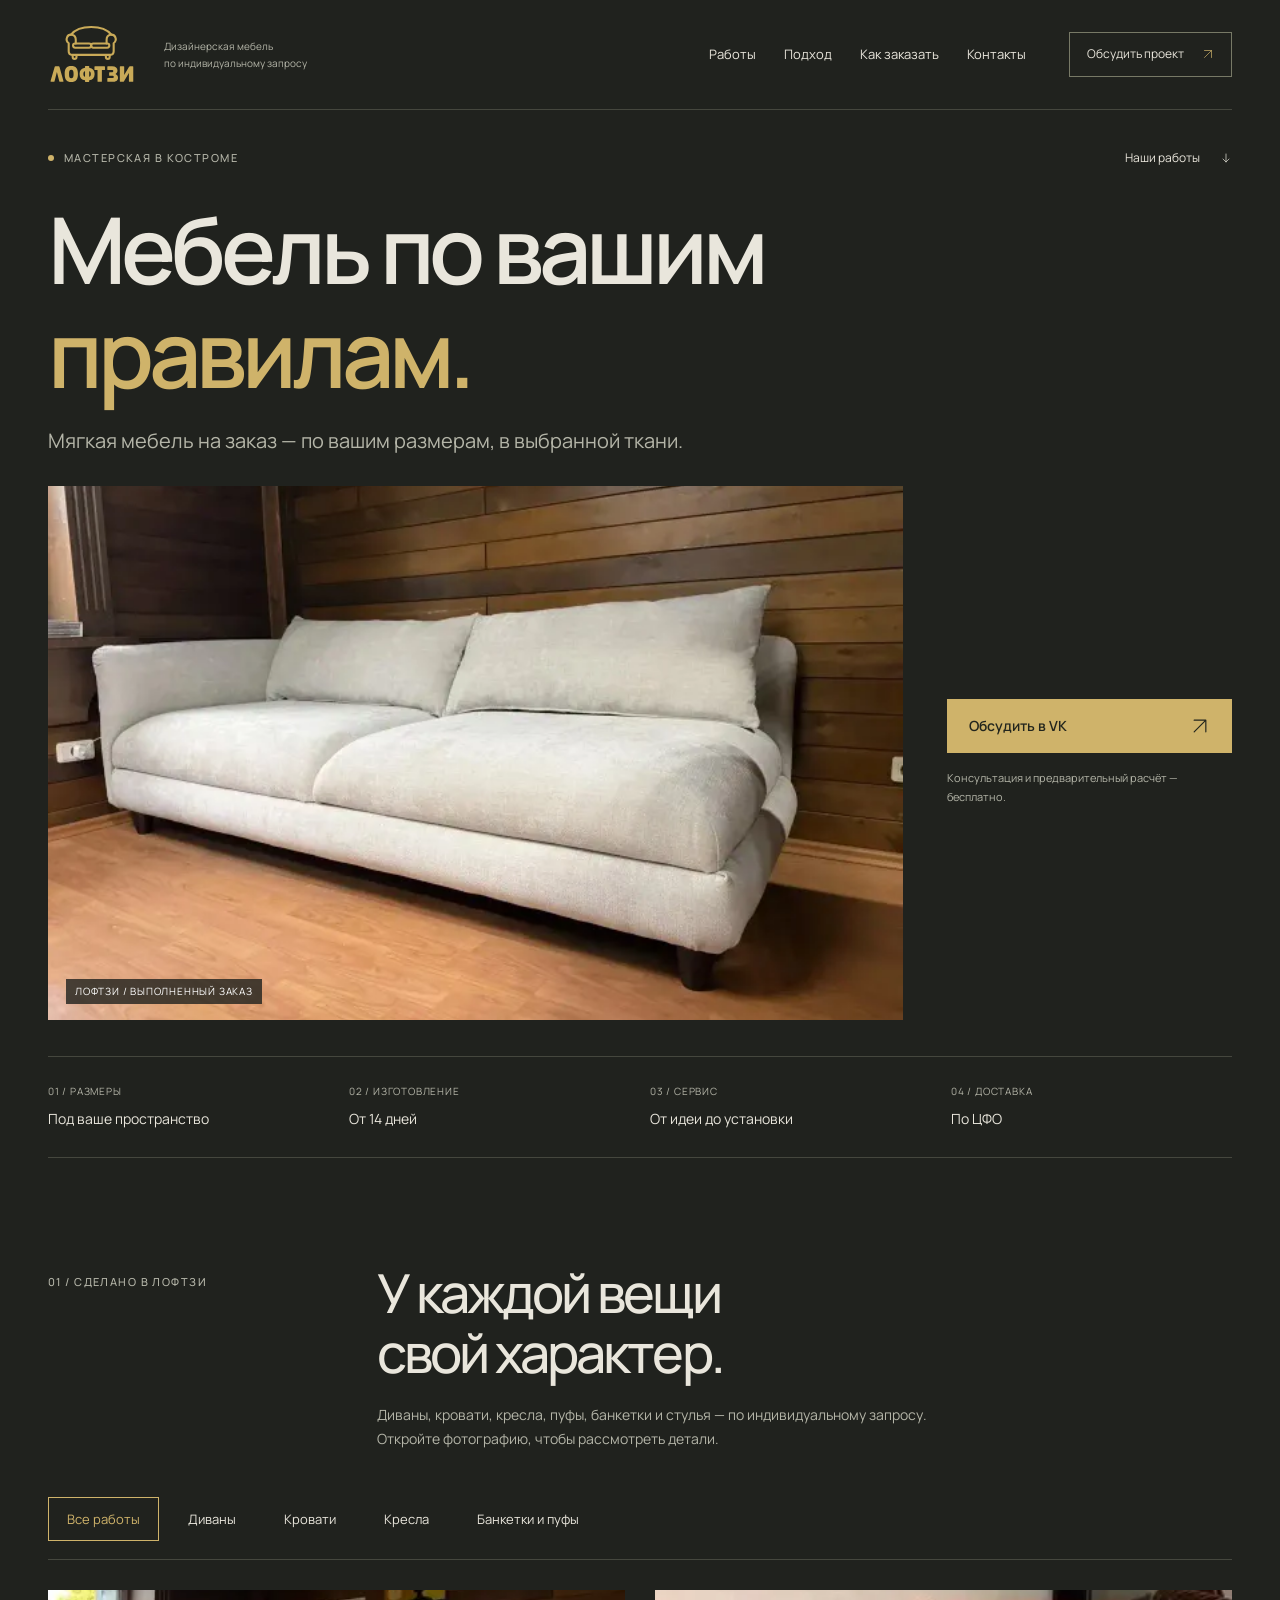
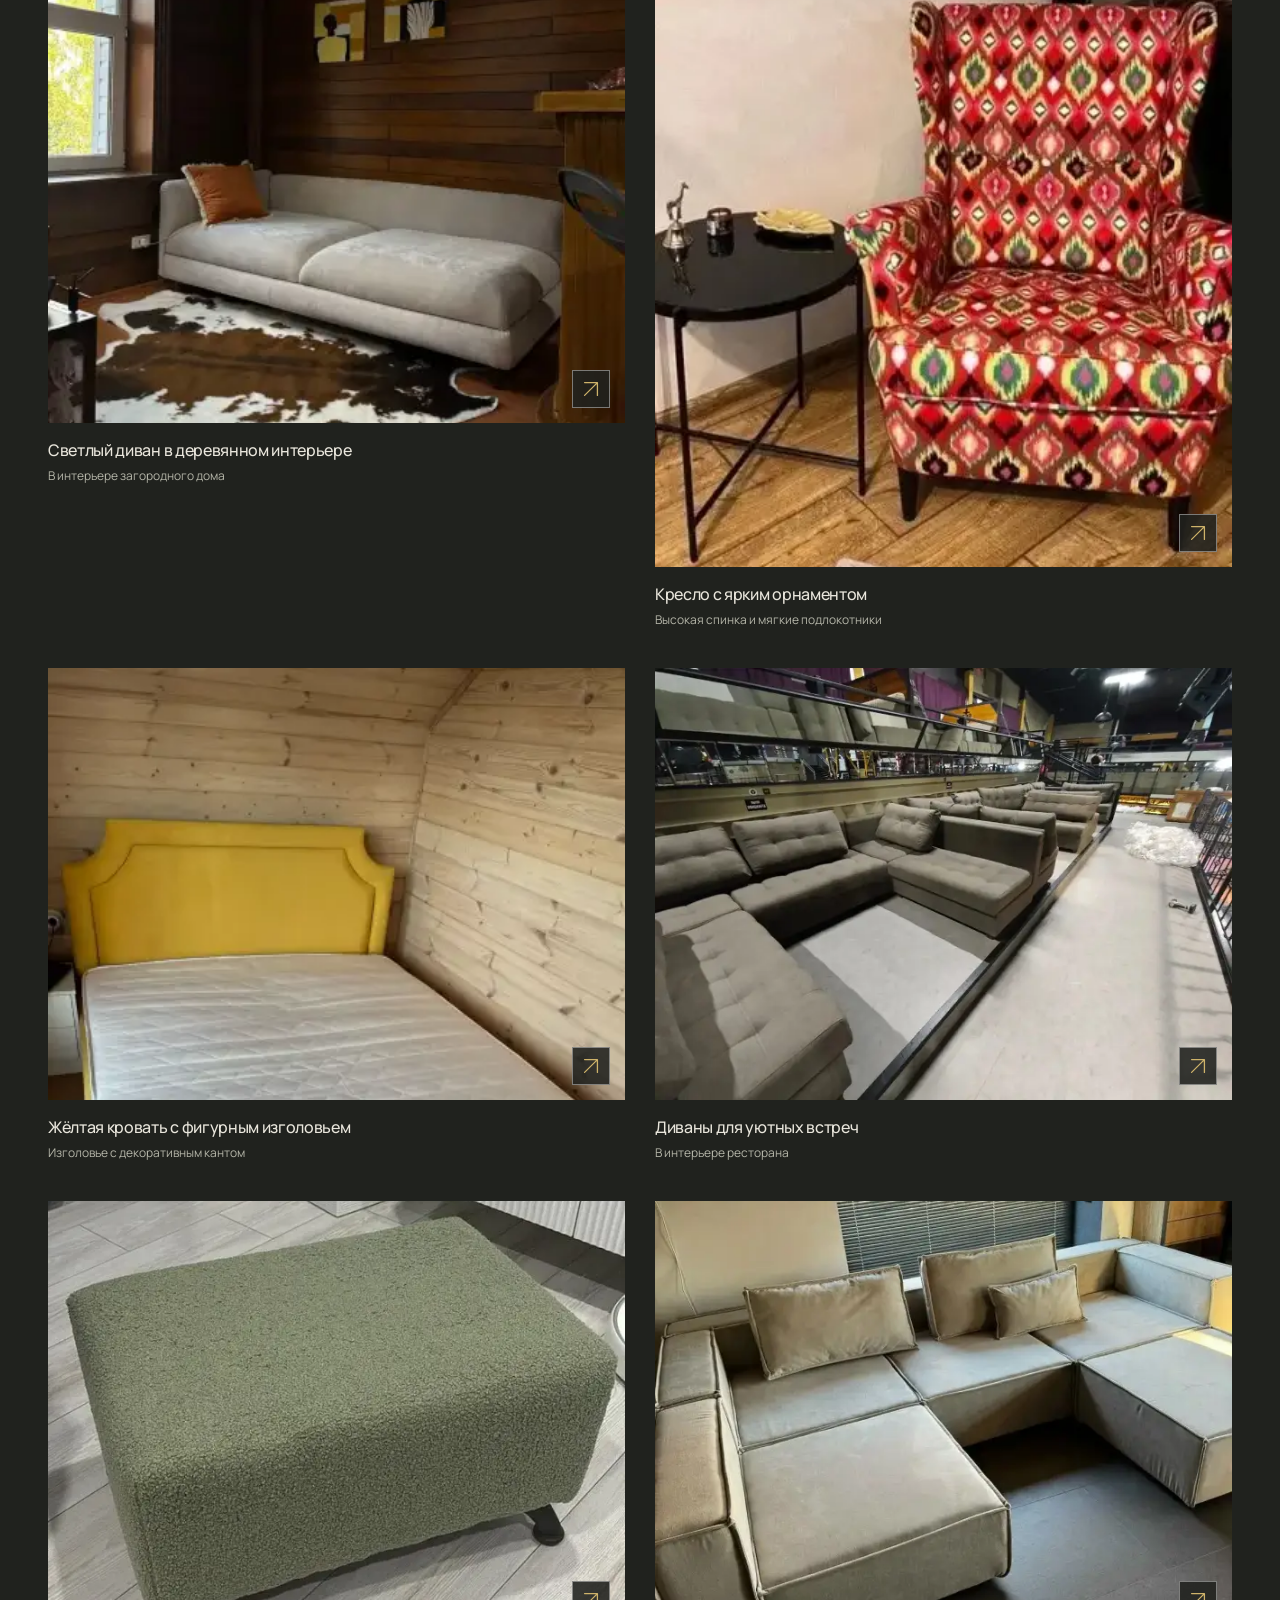
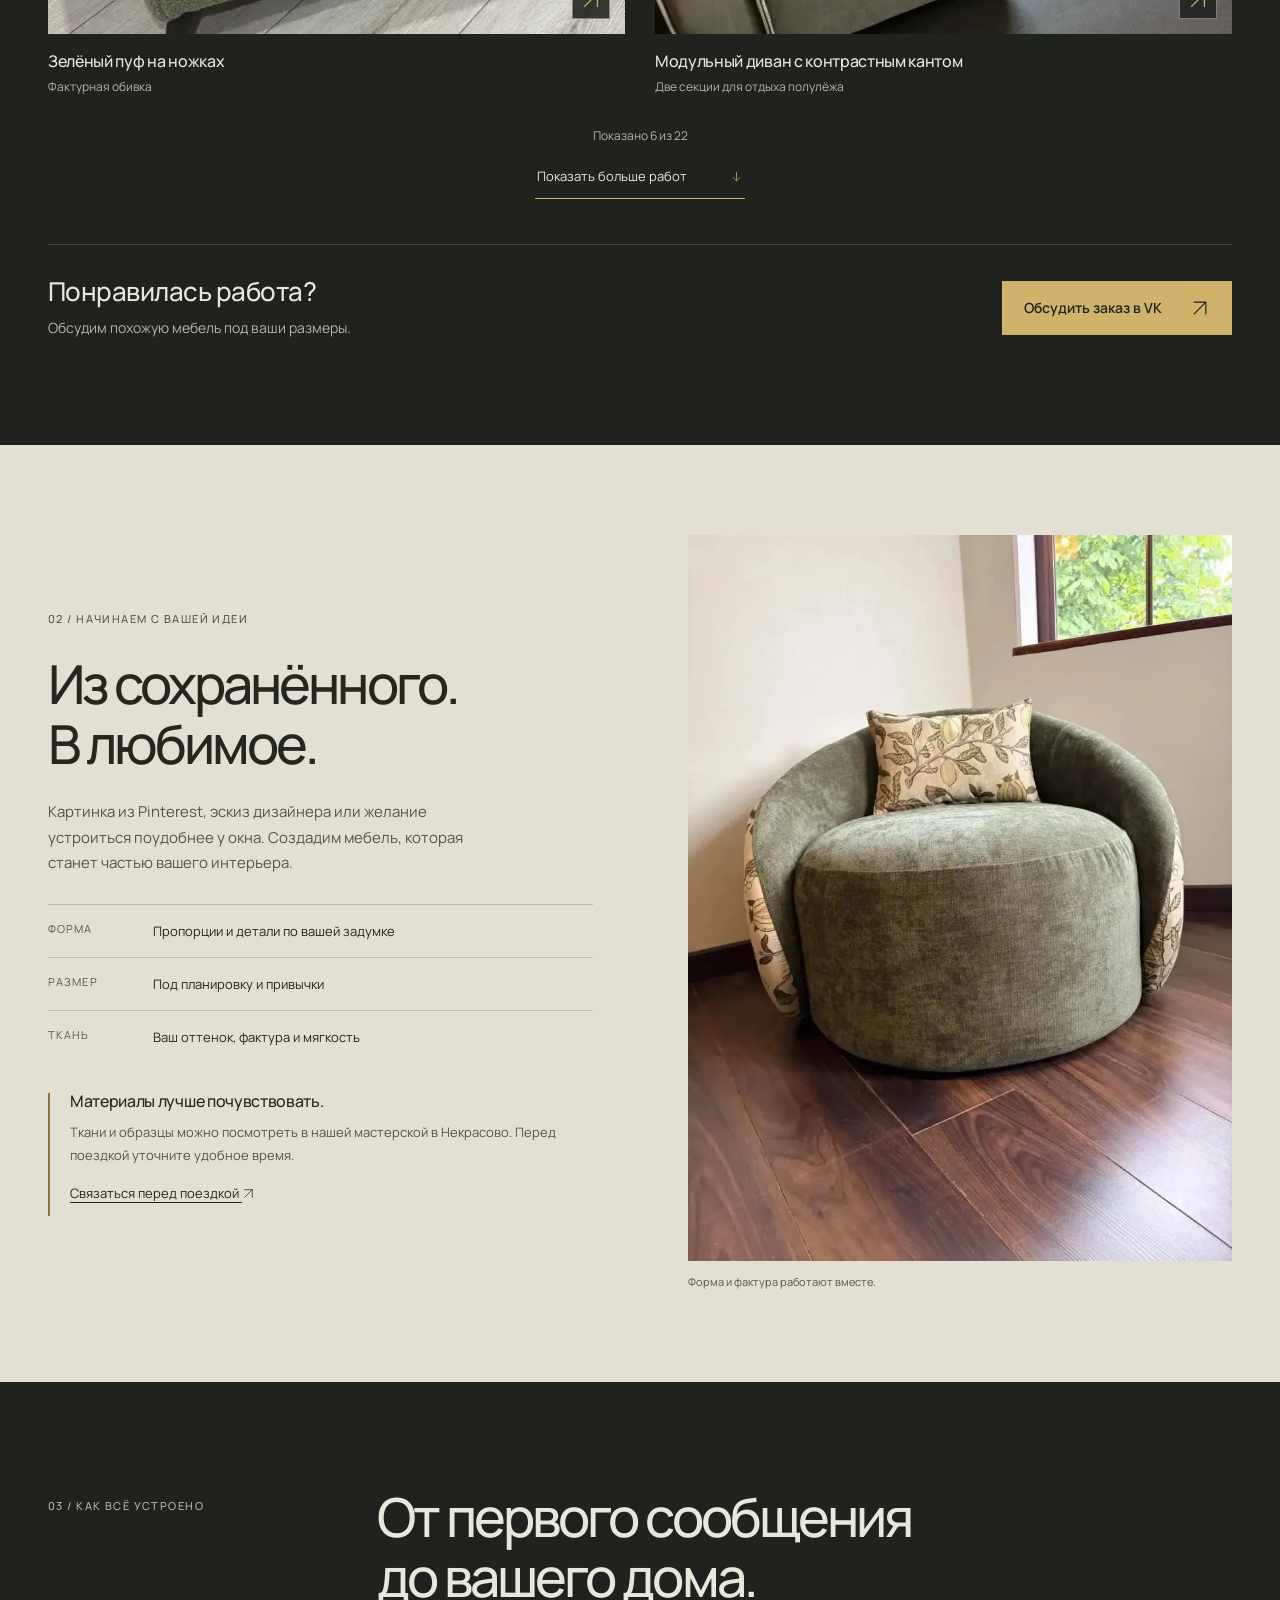
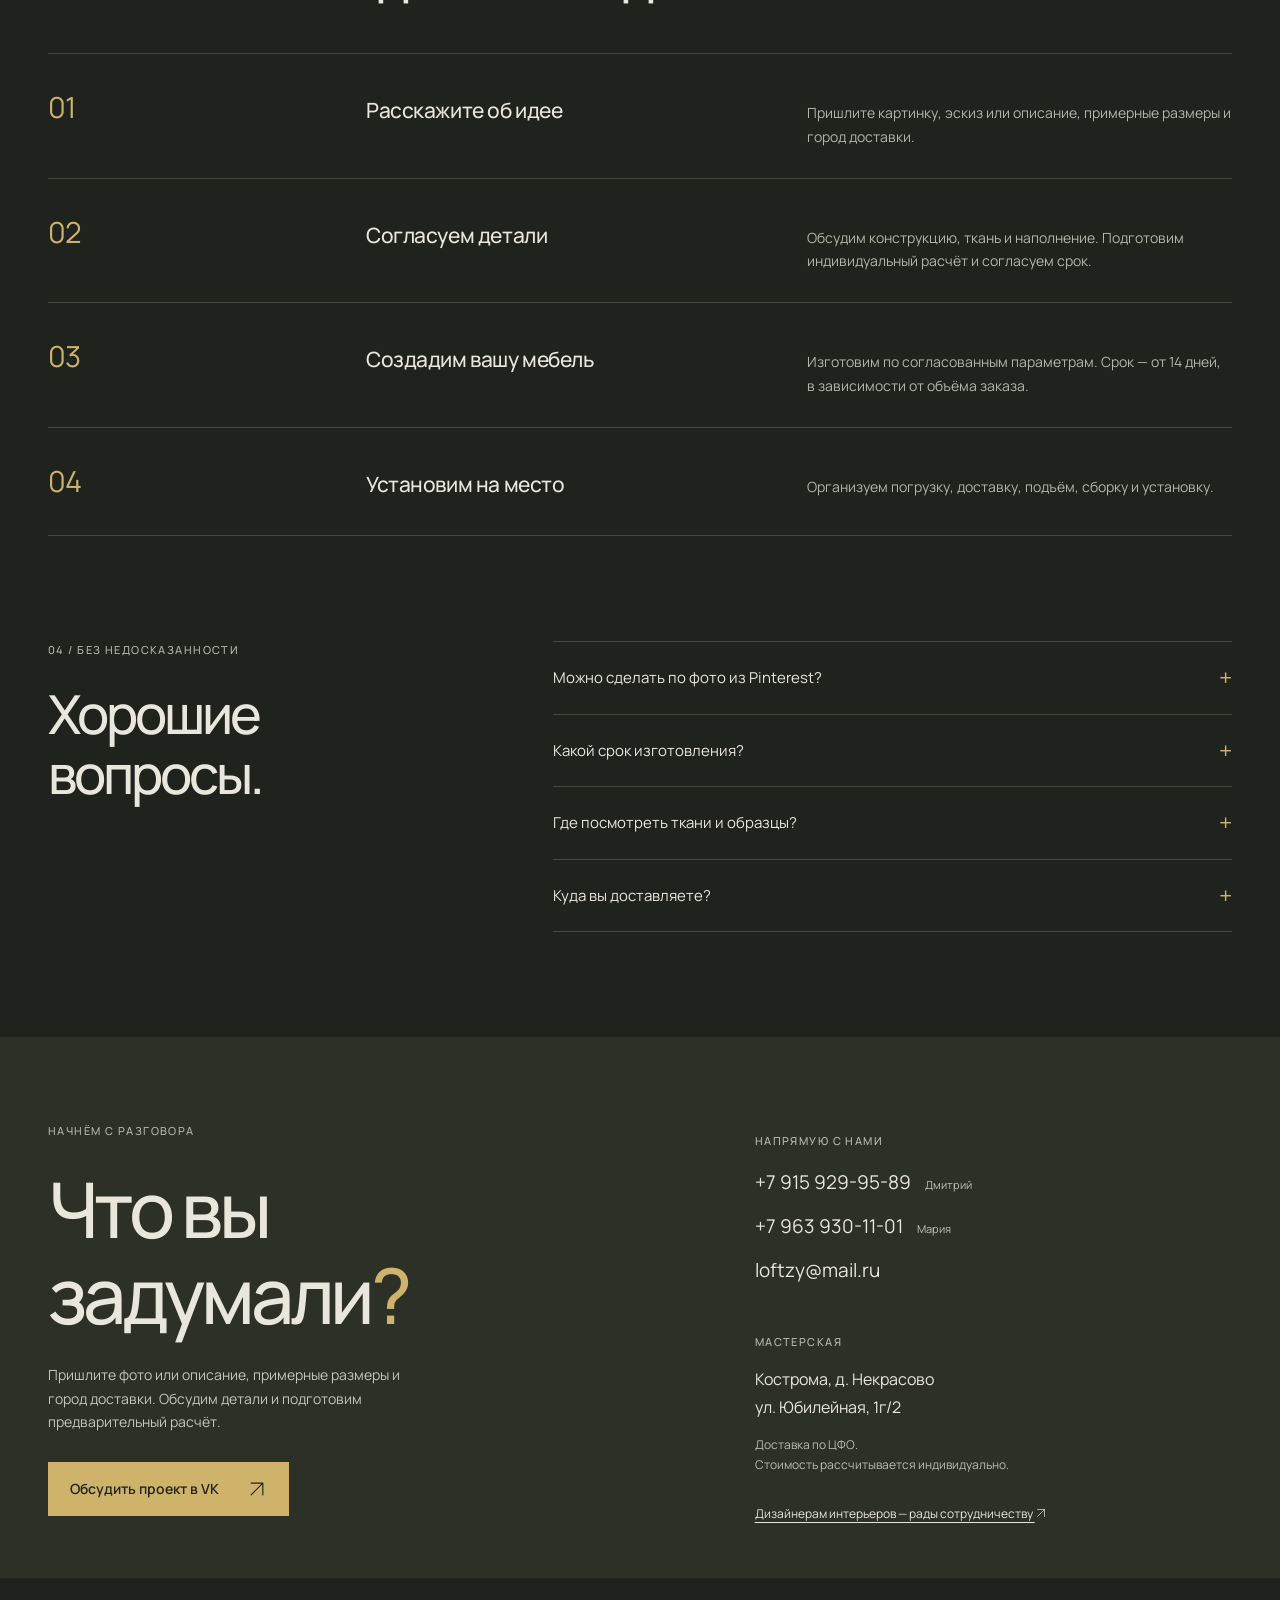
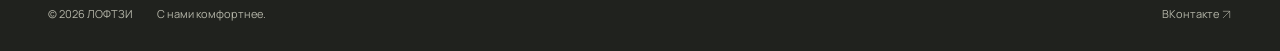
==== commit 5873f93c: "Move low-resolution yellow sofa to end of gallery" ====
--- a/index.html
+++ b/index.html
@@ -1 +1 @@
-<!DOCTYPE html><html lang="ru"><head><meta charset="UTF-8"><meta name="viewport" content="width=device-width,initial-scale=1"><title>Мягкая мебель на заказ в Костроме — ЛОФТЗИ</title><meta name="description" content="Диваны, кровати, кресла, банкетки и пуфы по вашим размерам и выбранной ткани. Мастерская ЛОФТЗИ в Костроме. Изготовление от 14 дней, доставка по ЦФО."><meta name="robots" content="index,follow,max-image-preview:large"><meta name="theme-color" content="#20221e"><link rel="canonical" href="https://loftzy.ru/"><link rel="preload" href="/_astro/manrope-cyrillic-wght-normal.Dvxsihut.woff2" as="font" type="font/woff2" crossorigin="anonymous"><link rel="icon" href="data:image/svg+xml,%3csvg%20xmlns='http://www.w3.org/2000/svg'%20viewBox='170%20110%20295%20205'%20color='%23C9AA58'%3e%3ctitle%3eЛОФТЗИ%3c/title%3e%3cg%20id='sofa'%20fill='none'%20stroke='currentColor'%20stroke-width='11.5'%20stroke-linecap='round'%20stroke-linejoin='round'%3e%3cpath%20d='M207%20169%20C251%20112%20385%20112%20429%20169'/%3e%3cpath%20d='M233%20219%20L233%20198%20C233%20163%20194%20162%20185%20184%20C179%20198%20184%20209%20194%20217%20L194%20262%20Q194%20282%20214%20282%20L422%20282%20Q442%20282%20442%20262%20L442%20217%20C452%20209%20457%20198%20451%20184%20C442%20162%20403%20163%20403%20198%20L403%20219'/%3e%3crect%20x='218'%20y='219'%20width='100'%20height='23'%20rx='11.5'/%3e%3crect%20x='318'%20y='219'%20width='100'%20height='23'%20rx='11.5'/%3e%3cpath%20d='M216%20283%20L216%20294%20C216%20308%20237%20308%20237%20294%20L237%20283%20M399%20283%20L399%20294%20C399%20308%20420%20308%20420%20294%20L420%20283'/%3e%3c/g%3e%3c/svg%3e" type="image/svg+xml"><meta property="og:type" content="website"><meta property="og:locale" content="ru_RU"><meta property="og:site_name" content="ЛОФТЗИ"><meta property="og:title" content="Мягкая мебель на заказ в Костроме — ЛОФТЗИ"><meta property="og:description" content="Диваны, кровати, кресла, банкетки и пуфы по вашим размерам и выбранной ткани. Мастерская ЛОФТЗИ в Костроме. Изготовление от 14 дней, доставка по ЦФО."><meta property="og:url" content="https://loftzy.ru/"><meta property="og:image" content="https://loftzy.ru/_astro/08-light-straight-sofa.CKvQI7a4_Z1HxoUc.jpg"><meta property="og:image:width" content="1200"><meta property="og:image:height" content="630"><meta property="og:image:alt" content="Светлый диван, изготовленный мастерской ЛОФТЗИ"><meta name="twitter:card" content="summary_large_image"><meta name="twitter:title" content="Мягкая мебель на заказ в Костроме — ЛОФТЗИ"><meta name="twitter:description" content="Диваны, кровати, кресла, банкетки и пуфы по вашим размерам и выбранной ткани. Мастерская ЛОФТЗИ в Костроме. Изготовление от 14 дней, доставка по ЦФО."><meta name="twitter:image" content="https://loftzy.ru/_astro/08-light-straight-sofa.CKvQI7a4_Z1HxoUc.jpg"><script type="application/ld+json">{"@context":"https://schema.org","@type":"LocalBusiness","@id":"https://loftzy.ru/#business","name":"ЛОФТЗИ","alternateName":"LOFTZY","url":"https://loftzy.ru/","description":"Диваны, кровати, кресла, банкетки и пуфы по вашим размерам и выбранной ткани. Мастерская ЛОФТЗИ в Костроме. Изготовление от 14 дней, доставка по ЦФО.","image":"https://loftzy.ru/_astro/08-light-straight-sofa.CKvQI7a4_Z1HxoUc.jpg","logo":"data:image/svg+xml,%3csvg%20xmlns='http://www.w3.org/2000/svg'%20viewBox='80%20110%20485%20340'%20color='%23C9AA58'%3e%3ctitle%3e%D0%9B%D0%9E%D0%A4%D0%A2%D0%97%D0%98%3c/title%3e%3cg%20id='sofa'%20fill='none'%20stroke='currentColor'%20stroke-width='11.5'%20stroke-linecap='round'%20stroke-linejoin='round'%3e%3cpath%20d='M207%20169%20C251%20112%20385%20112%20429%20169'/%3e%3cpath%20d='M233%20219%20L233%20198%20C233%20163%20194%20162%20185%20184%20C179%20198%20184%20209%20194%20217%20L194%20262%20Q194%20282%20214%20282%20L422%20282%20Q442%20282%20442%20262%20L442%20217%20C452%20209%20457%20198%20451%20184%20C442%20162%20403%20163%20403%20198%20L403%20219'/%3e%3crect%20x='218'%20y='219'%20width='100'%20height='23'%20rx='11.5'/%3e%3crect%20x='318'%20y='219'%20width='100'%20height='23'%20rx='11.5'/%3e%3cpath%20d='M216%20283%20L216%20294%20C216%20308%20237%20308%20237%20294%20L237%20283%20M399%20283%20L399%20294%20C399%20308%20420%20308%20420%20294%20L420%20283'/%3e%3c/g%3e%3cg%20id='wordmark'%20fill='currentColor'%20fill-rule='evenodd'%3e%3cpath%20d='M96%20432%20Q93%20432%2094%20428%20L117%20348%20Q118%20345%20121%20345%20L139%20345%20Q142%20345%20143%20348%20L165%20428%20Q167%20432%20163%20432%20L146%20432%20Q143%20432%20142%20429%20L129%20377%20L116%20429%20Q115%20432%20112%20432%20Z'/%3e%3cpath%20d='M208%20344%20C182%20344%20172%20358%20172%20388%20C172%20419%20182%20433%20208%20433%20C234%20433%20245%20419%20245%20388%20C245%20358%20234%20344%20208%20344%20Z%20M208%20365%20C218%20365%20221%20372%20221%20388%20C221%20405%20218%20412%20208%20412%20C198%20412%20196%20405%20196%20388%20C196%20372%20198%20365%20208%20365%20Z'/%3e%3cpath%20d='M284%20346%20Q284%20344%20287%20344%20L304%20344%20Q307%20344%20307%20346%20L307%20354%20C327%20357%20337%20370%20337%20388%20C337%20409%20326%20421%20307%20424%20L307%20431%20Q307%20433%20304%20433%20L287%20433%20Q284%20433%20284%20431%20L284%20424%20C265%20421%20254%20409%20254%20388%20C254%20370%20264%20357%20284%20354%20Z%20M284%20374%20C277%20376%20275%20381%20275%20388%20C275%20397%20277%20401%20284%20404%20Z%20M307%20374%20L307%20404%20C314%20401%20316%20397%20316%20388%20C316%20381%20314%20376%20307%20374%20Z'/%3e%3cpath%20d='M339%20345%20L391%20345%20Q394%20345%20394%20348%20L394%20363%20Q394%20366%20391%20366%20L377%20366%20L377%20429%20Q377%20432%20374%20432%20L356%20432%20Q353%20432%20353%20429%20L353%20366%20L339%20366%20Q336%20366%20336%20363%20L336%20348%20Q336%20345%20339%20345%20Z'/%3e%3cpath%20d='M410%20345%20L433%20345%20C453%20345%20463%20354%20463%20369%20C463%20378%20459%20384%20452%20388%20C461%20392%20466%20399%20466%20409%20C466%20425%20454%20432%20434%20432%20L410%20432%20Q407%20432%20407%20429%20L407%20414%20Q407%20411%20410%20411%20L431%20411%20C439%20411%20443%20409%20443%20405%20C443%20400%20439%20398%20431%20398%20L420%20398%20Q417%20398%20417%20395%20L417%20382%20Q417%20379%20420%20379%20L430%20379%20C437%20379%20440%20377%20440%20372%20C440%20368%20437%20366%20430%20366%20L410%20366%20Q407%20366%20407%20363%20L407%20348%20Q407%20345%20410%20345%20Z'/%3e%3cpath%20d='M479%20345%20L497%20345%20Q500%20345%20500%20348%20L500%20394%20L527%20348%20Q529%20345%20532%20345%20L547%20345%20Q550%20345%20550%20348%20L550%20429%20Q550%20432%20547%20432%20L529%20432%20Q526%20432%20526%20429%20L526%20383%20L499%20429%20Q497%20432%20494%20432%20L479%20432%20Q476%20432%20476%20429%20L476%20348%20Q476%20345%20479%20345%20Z'/%3e%3c/g%3e%3c/svg%3e","telephone":["+79159299589","+79639301101"],"email":"loftzy@mail.ru","address":{"@type":"PostalAddress","streetAddress":"ул. Юбилейная, 1г/2","addressLocality":"д. Некрасово","addressRegion":"Костромская область","addressCountry":"RU"},"areaServed":"Центральный федеральный округ","sameAs":["https://vk.ru/new_mebel44"]}</script><link rel="stylesheet" href="/_astro/index.DH4c8HX-.css"></head><body><a class="skip" href="#main">Перейти к содержимому</a><header class="shell header"><a class="brand" href="#" aria-label="ЛОФТЗИ — в начало"><img src="data:image/svg+xml,%3csvg%20xmlns='http://www.w3.org/2000/svg'%20viewBox='80%20110%20485%20340'%20color='%23C9AA58'%3e%3ctitle%3eЛОФТЗИ%3c/title%3e%3cg%20id='sofa'%20fill='none'%20stroke='currentColor'%20stroke-width='11.5'%20stroke-linecap='round'%20stroke-linejoin='round'%3e%3cpath%20d='M207%20169%20C251%20112%20385%20112%20429%20169'/%3e%3cpath%20d='M233%20219%20L233%20198%20C233%20163%20194%20162%20185%20184%20C179%20198%20184%20209%20194%20217%20L194%20262%20Q194%20282%20214%20282%20L422%20282%20Q442%20282%20442%20262%20L442%20217%20C452%20209%20457%20198%20451%20184%20C442%20162%20403%20163%20403%20198%20L403%20219'/%3e%3crect%20x='218'%20y='219'%20width='100'%20height='23'%20rx='11.5'/%3e%3crect%20x='318'%20y='219'%20width='100'%20height='23'%20rx='11.5'/%3e%3cpath%20d='M216%20283%20L216%20294%20C216%20308%20237%20308%20237%20294%20L237%20283%20M399%20283%20L399%20294%20C399%20308%20420%20308%20420%20294%20L420%20283'/%3e%3c/g%3e%3cg%20id='wordmark'%20fill='currentColor'%20fill-rule='evenodd'%3e%3cpath%20d='M96%20432%20Q93%20432%2094%20428%20L117%20348%20Q118%20345%20121%20345%20L139%20345%20Q142%20345%20143%20348%20L165%20428%20Q167%20432%20163%20432%20L146%20432%20Q143%20432%20142%20429%20L129%20377%20L116%20429%20Q115%20432%20112%20432%20Z'/%3e%3cpath%20d='M208%20344%20C182%20344%20172%20358%20172%20388%20C172%20419%20182%20433%20208%20433%20C234%20433%20245%20419%20245%20388%20C245%20358%20234%20344%20208%20344%20Z%20M208%20365%20C218%20365%20221%20372%20221%20388%20C221%20405%20218%20412%20208%20412%20C198%20412%20196%20405%20196%20388%20C196%20372%20198%20365%20208%20365%20Z'/%3e%3cpath%20d='M284%20346%20Q284%20344%20287%20344%20L304%20344%20Q307%20344%20307%20346%20L307%20354%20C327%20357%20337%20370%20337%20388%20C337%20409%20326%20421%20307%20424%20L307%20431%20Q307%20433%20304%20433%20L287%20433%20Q284%20433%20284%20431%20L284%20424%20C265%20421%20254%20409%20254%20388%20C254%20370%20264%20357%20284%20354%20Z%20M284%20374%20C277%20376%20275%20381%20275%20388%20C275%20397%20277%20401%20284%20404%20Z%20M307%20374%20L307%20404%20C314%20401%20316%20397%20316%20388%20C316%20381%20314%20376%20307%20374%20Z'/%3e%3cpath%20d='M339%20345%20L391%20345%20Q394%20345%20394%20348%20L394%20363%20Q394%20366%20391%20366%20L377%20366%20L377%20429%20Q377%20432%20374%20432%20L356%20432%20Q353%20432%20353%20429%20L353%20366%20L339%20366%20Q336%20366%20336%20363%20L336%20348%20Q336%20345%20339%20345%20Z'/%3e%3cpath%20d='M410%20345%20L433%20345%20C453%20345%20463%20354%20463%20369%20C463%20378%20459%20384%20452%20388%20C461%20392%20466%20399%20466%20409%20C466%20425%20454%20432%20434%20432%20L410%20432%20Q407%20432%20407%20429%20L407%20414%20Q407%20411%20410%20411%20L431%20411%20C439%20411%20443%20409%20443%20405%20C443%20400%20439%20398%20431%20398%20L420%20398%20Q417%20398%20417%20395%20L417%20382%20Q417%20379%20420%20379%20L430%20379%20C437%20379%20440%20377%20440%20372%20C440%20368%20437%20366%20430%20366%20L410%20366%20Q407%20366%20407%20363%20L407%20348%20Q407%20345%20410%20345%20Z'/%3e%3cpath%20d='M479%20345%20L497%20345%20Q500%20345%20500%20348%20L500%20394%20L527%20348%20Q529%20345%20532%20345%20L547%20345%20Q550%20345%20550%20348%20L550%20429%20Q550%20432%20547%20432%20L529%20432%20Q526%20432%20526%20429%20L526%20383%20L499%20429%20Q497%20432%20494%20432%20L479%20432%20Q476%20432%20476%20429%20L476%20348%20Q476%20345%20479%20345%20Z'/%3e%3c/g%3e%3c/svg%3e" alt="ЛОФТЗИ" width="90" height="63"></a><p class="brand-caption">Дизайнерская мебель <br>по индивидуальному запросу</p><nav id="v2-nav" aria-label="Главная навигация"><a href="#projects">Работы</a><a href="#idea">Подход</a><a href="#order">Как заказать</a><a href="#contacts">Контакты</a></nav><a class="header-action" href="https://vk.me/new_mebel44" target="_blank" rel="noopener noreferrer">Обсудить проект <span aria-hidden="true"><svg class="arrow-icon" width="24" height="24" viewBox="0 0 24 24" fill="none" aria-hidden="true" focusable="false"><path d="M5 19 19 5M5 5h14v14" stroke="currentColor" stroke-width="1.4" stroke-linecap="round" stroke-linejoin="round"></path></svg></span></a><button class="menu" aria-controls="v2-nav" aria-expanded="false" aria-label="Открыть меню"><span></span><span></span></button></header><main id="main"><section class="hero shell"><div class="hero-top"><p class="kicker"><span></span>Мастерская в Костроме</p><a class="quiet-link" href="#projects">Наши работы <span aria-hidden="true"><svg class="arrow-icon" width="24" height="24" viewBox="0 0 24 24" fill="none" aria-hidden="true" focusable="false"><path d="M12 4v16m-6-6 6 6 6-6" stroke="currentColor" stroke-width="1.4" stroke-linecap="round" stroke-linejoin="round"></path></svg></span></a></div><h1>Мебель по вашим <br><span>правилам.</span></h1><p class="hero-offer">Мягкая мебель на заказ — по вашим размерам, в выбранной ткани.</p><div class="hero-layout"><figure class="hero-image"><img src="/_astro/08-light-straight-sofa.CKvQI7a4_THXPz.webp" srcset="/_astro/08-light-straight-sofa.CKvQI7a4_1ACW5b.webp 640w, /_astro/08-light-straight-sofa.CKvQI7a4_Z1N13Fw.webp 960w, /_astro/08-light-straight-sofa.CKvQI7a4_THXPz.webp 1280w" alt="Светлый диван с мягкими подушками в деревянном интерьере" sizes="(max-width:700px) calc(100vw - 40px), (max-width:900px) calc(100vw - 64px), (max-width:1416px) 67vw, 957px" loading="eager" fetchpriority="high" decoding="async" width="1280" height="960"><figcaption>ЛОФТЗИ / Выполненный заказ</figcaption></figure><div class="hero-side"><a class="button" href="https://vk.me/new_mebel44" target="_blank" rel="noopener noreferrer">Обсудить в VK <span aria-hidden="true"><svg class="arrow-icon" width="24" height="24" viewBox="0 0 24 24" fill="none" aria-hidden="true" focusable="false"><path d="M5 19 19 5M5 5h14v14" stroke="currentColor" stroke-width="1.4" stroke-linecap="round" stroke-linejoin="round"></path></svg></span></a><p class="small">Консультация и предварительный расчёт — бесплатно.</p></div></div></section><div class="facts shell"><p><span>01 / Размеры</span>Под ваше пространство</p><p><span>02 / Изготовление</span>От 14 дней</p><p><span>03 / Сервис</span>От идеи до установки</p><p><span>04 / Доставка</span>По ЦФО</p></div><section class="projects shell section" id="projects"><div class="section-head"><p class="kicker">01 / Сделано в ЛОФТЗИ</p><div><h2>У каждой вещи <br>свой характер.</h2><p>Диваны, кровати, кресла, пуфы, банкетки и стулья — по индивидуальному запросу. <br>Откройте фотографию, чтобы рассмотреть детали.</p></div></div><div hidden data-gallery-controls class="filters" role="group" aria-label="Категории работ"><button data-filter="all" aria-pressed="true">Все работы</button><button data-filter="sofas" aria-pressed="false">Диваны</button><button data-filter="beds" aria-pressed="false">Кровати</button><button data-filter="chairs" aria-pressed="false">Кресла</button><button data-filter="small" aria-pressed="false">Банкетки и пуфы</button></div><div class="project-grid"><article class="project" data-category="sofas"><button class="project-image" data-photo data-src="/_astro/yellow-sofa.y8W2TO5V.webp" data-title="Жёлтый угловой диван" aria-label="Открыть: Жёлтый угловой диван" style="--position:50% 50%;--aspect:4 / 3"><img src="/_astro/yellow-sofa.y8W2TO5V_ZJJJXc.webp" srcset="/_astro/yellow-sofa.y8W2TO5V_Zgnqxs.webp 400w, /_astro/yellow-sofa.y8W2TO5V_1cFrBS.webp 640w, /_astro/yellow-sofa.y8W2TO5V_fN9gD.webp 960w" alt="Жёлтый угловой диван" sizes="(max-width:600px) calc(100vw - 40px), (max-width:1416px) 46vw, 645px" loading="lazy" decoding="async" width="1280" height="722"><span aria-hidden="true"><svg class="arrow-icon" width="24" height="24" viewBox="0 0 24 24" fill="none" aria-hidden="true" focusable="false"><path d="M5 19 19 5M5 5h14v14" stroke="currentColor" stroke-width="1.4" stroke-linecap="round" stroke-linejoin="round"></path></svg></span></button><div class="project-caption"><h3>Жёлтый угловой диван</h3><span>Скруглённые спинка и подлокотники</span></div><noscript><a href="/_astro/yellow-sofa.y8W2TO5V.webp">Открыть фото: Жёлтый угловой диван</a></noscript></article><article class="project" data-category="chairs"><button class="project-image" data-photo data-src="/_astro/bright-armchair.XaVe8ow7.webp" data-title="Кресло с ярким орнаментом" aria-label="Открыть: Кресло с ярким орнаментом" style="--position:50% 85%;--aspect:1 / 1"><img src="/_astro/bright-armchair.XaVe8ow7_Z1w28OA.webp" srcset="/_astro/bright-armchair.XaVe8ow7_1B3Qbo.webp 400w" alt="Кресло с ярким орнаментом" sizes="(max-width:600px) calc(100vw - 40px), (max-width:1416px) 46vw, 645px" loading="lazy" decoding="async" width="480" height="854"><span aria-hidden="true"><svg class="arrow-icon" width="24" height="24" viewBox="0 0 24 24" fill="none" aria-hidden="true" focusable="false"><path d="M5 19 19 5M5 5h14v14" stroke="currentColor" stroke-width="1.4" stroke-linecap="round" stroke-linejoin="round"></path></svg></span></button><div class="project-caption"><h3>Кресло с ярким орнаментом</h3><span>Высокая спинка и мягкие подлокотники</span></div><noscript><a href="/_astro/bright-armchair.XaVe8ow7.webp">Открыть фото: Кресло с ярким орнаментом</a></noscript></article><article class="project" data-category="beds"><button class="project-image" data-photo data-src="/_astro/yellow-bed.DB8I8ac2.webp" data-title="Жёлтая кровать с фигурным изголовьем" aria-label="Открыть: Жёлтая кровать с фигурным изголовьем" style="--position:50% 0%;--aspect:4 / 3"><img src="/_astro/yellow-bed.DB8I8ac2_jIqeE.webp" srcset="/_astro/yellow-bed.DB8I8ac2_Y3p8o.webp 400w, /_astro/yellow-bed.DB8I8ac2_EDnmM.webp 640w, /_astro/yellow-bed.DB8I8ac2_Z2v2JqL.webp 960w" alt="Жёлтая кровать с фигурным изголовьем" sizes="(max-width:600px) calc(100vw - 40px), (max-width:1416px) 46vw, 645px" loading="lazy" decoding="async" width="1280" height="1707"><span aria-hidden="true"><svg class="arrow-icon" width="24" height="24" viewBox="0 0 24 24" fill="none" aria-hidden="true" focusable="false"><path d="M5 19 19 5M5 5h14v14" stroke="currentColor" stroke-width="1.4" stroke-linecap="round" stroke-linejoin="round"></path></svg></span></button><div class="project-caption"><h3>Жёлтая кровать с фигурным изголовьем</h3><span>Изголовье с декоративным кантом</span></div><noscript><a href="/_astro/yellow-bed.DB8I8ac2.webp">Открыть фото: Жёлтая кровать с фигурным изголовьем</a></noscript></article><article class="project" data-category="sofas"><button class="project-image" data-photo data-src="/_astro/sofa-wood-interior.DeaSlUn8.webp" data-title="Светлый диван в деревянном интерьере" aria-label="Открыть: Светлый диван в деревянном интерьере" style="--position:50% 75%;--aspect:4 / 3"><img src="/_astro/sofa-wood-interior.DeaSlUn8_Z1CnKb9.webp" srcset="/_astro/sofa-wood-interior.DeaSlUn8_xOMay.webp 400w, /_astro/sofa-wood-interior.DeaSlUn8_1G21nS.webp 640w, /_astro/sofa-wood-interior.DeaSlUn8_Z1ya1E4.webp 960w" alt="Светлый диван в деревянном интерьере" sizes="(max-width:600px) calc(100vw - 40px), (max-width:1416px) 46vw, 645px" loading="lazy" decoding="async" width="1280" height="1707"><span aria-hidden="true"><svg class="arrow-icon" width="24" height="24" viewBox="0 0 24 24" fill="none" aria-hidden="true" focusable="false"><path d="M5 19 19 5M5 5h14v14" stroke="currentColor" stroke-width="1.4" stroke-linecap="round" stroke-linejoin="round"></path></svg></span></button><div class="project-caption"><h3>Светлый диван в деревянном интерьере</h3><span>В интерьере загородного дома</span></div><noscript><a href="/_astro/sofa-wood-interior.DeaSlUn8.webp">Открыть фото: Светлый диван в деревянном интерьере</a></noscript></article><article class="project" data-category="sofas"><button class="project-image" data-photo data-src="/_astro/lounge-sofas.V5eI8ywb.webp" data-title="Диваны для уютных встреч" aria-label="Открыть: Диваны для уютных встреч" style="--position:40% 55%;--aspect:4 / 3"><img src="/_astro/lounge-sofas.V5eI8ywb_nlhSD.webp" srcset="/_astro/lounge-sofas.V5eI8ywb_Z1Tr0II.webp 400w, /_astro/lounge-sofas.V5eI8ywb_2iIoHR.webp 640w, /_astro/lounge-sofas.V5eI8ywb_xJlbM.webp 960w" alt="Диваны для уютных встреч" sizes="(max-width:600px) calc(100vw - 40px), (max-width:1416px) 46vw, 645px" loading="lazy" decoding="async" width="1280" height="960"><span aria-hidden="true"><svg class="arrow-icon" width="24" height="24" viewBox="0 0 24 24" fill="none" aria-hidden="true" focusable="false"><path d="M5 19 19 5M5 5h14v14" stroke="currentColor" stroke-width="1.4" stroke-linecap="round" stroke-linejoin="round"></path></svg></span></button><div class="project-caption"><h3>Диваны для уютных встреч</h3><span>В интерьере ресторана</span></div><noscript><a href="/_astro/lounge-sofas.V5eI8ywb.webp">Открыть фото: Диваны для уютных встреч</a></noscript></article><article class="project" data-category="small"><button class="project-image" data-photo data-src="/_astro/green-pouf.CGPp6h_3.webp" data-title="Зелёный пуф на ножках" aria-label="Открыть: Зелёный пуф на ножках" style="--position:50% 65%;--aspect:4 / 3"><img src="/_astro/green-pouf.CGPp6h_3_Z1NmMvj.webp" srcset="/_astro/green-pouf.CGPp6h_3_ZPES1G.webp 400w, /_astro/green-pouf.CGPp6h_3_ythaR.webp 640w" alt="Зелёный пуф на ножках" sizes="(max-width:600px) calc(100vw - 40px), (max-width:1416px) 46vw, 645px" loading="lazy" decoding="async" width="720" height="1113"><span aria-hidden="true"><svg class="arrow-icon" width="24" height="24" viewBox="0 0 24 24" fill="none" aria-hidden="true" focusable="false"><path d="M5 19 19 5M5 5h14v14" stroke="currentColor" stroke-width="1.4" stroke-linecap="round" stroke-linejoin="round"></path></svg></span></button><div class="project-caption"><h3>Зелёный пуф на ножках</h3><span>Фактурная обивка</span></div><noscript><a href="/_astro/green-pouf.CGPp6h_3.webp">Открыть фото: Зелёный пуф на ножках</a></noscript></article><article class="project" data-category="sofas"><button class="project-image" data-photo data-src="/_astro/sectional-sofa.C0tZtjt7.webp" data-title="Модульный диван с контрастным кантом" aria-label="Открыть: Модульный диван с контрастным кантом" style="--position:50% 55%;--aspect:4 / 3"><img src="/_astro/sectional-sofa.C0tZtjt7_Z1EsB2U.webp" srcset="/_astro/sectional-sofa.C0tZtjt7_2ecdLT.webp 400w, /_astro/sectional-sofa.C0tZtjt7_Zbciyd.webp 640w, /_astro/sectional-sofa.C0tZtjt7_1JiQsa.webp 960w" alt="Модульный диван с контрастным кантом" sizes="(max-width:600px) calc(100vw - 40px), (max-width:1416px) 46vw, 645px" loading="lazy" decoding="async" width="1080" height="1440"><span aria-hidden="true"><svg class="arrow-icon" width="24" height="24" viewBox="0 0 24 24" fill="none" aria-hidden="true" focusable="false"><path d="M5 19 19 5M5 5h14v14" stroke="currentColor" stroke-width="1.4" stroke-linecap="round" stroke-linejoin="round"></path></svg></span></button><div class="project-caption"><h3>Модульный диван с контрастным кантом</h3><span>Две секции для отдыха полулёжа</span></div><noscript><a href="/_astro/sectional-sofa.C0tZtjt7.webp">Открыть фото: Модульный диван с контрастным кантом</a></noscript></article><article class="project" data-category="small"><button class="project-image" data-photo data-src="/_astro/blue-bench.C1_pgEWn.webp" data-title="Банкетка с мягкими подлокотниками" aria-label="Открыть: Банкетка с мягкими подлокотниками" style="--position:50% 50%;--aspect:4 / 3"><img src="/_astro/blue-bench.C1_pgEWn_2iyiwl.webp" srcset="/_astro/blue-bench.C1_pgEWn_Z2qpKRE.webp 400w, /_astro/blue-bench.C1_pgEWn_2iyiwl.webp 640w" alt="Банкетка с мягкими подлокотниками" sizes="(max-width:600px) calc(100vw - 40px), (max-width:1416px) 46vw, 645px" loading="lazy" decoding="async" width="640" height="480"><span aria-hidden="true"><svg class="arrow-icon" width="24" height="24" viewBox="0 0 24 24" fill="none" aria-hidden="true" focusable="false"><path d="M5 19 19 5M5 5h14v14" stroke="currentColor" stroke-width="1.4" stroke-linecap="round" stroke-linejoin="round"></path></svg></span></button><div class="project-caption"><h3>Банкетка с мягкими подлокотниками</h3><span>Голубая обивка и округлые подлокотники</span></div><noscript><a href="/_astro/blue-bench.C1_pgEWn.webp">Открыть фото: Банкетка с мягкими подлокотниками</a></noscript></article><article class="project" data-category="sofas"><button class="project-image" data-photo data-src="/_astro/corner-sofa-pouf.xrxi80Bk.webp" data-title="Угловой диван с отдельным пуфом" aria-label="Открыть: Угловой диван с отдельным пуфом" style="--position:50% 50%;--aspect:4 / 3"><img src="/_astro/corner-sofa-pouf.xrxi80Bk_Z7CRoM.webp" srcset="/_astro/corner-sofa-pouf.xrxi80Bk_1yVIWJ.webp 400w" alt="Угловой диван с отдельным пуфом" sizes="(max-width:600px) calc(100vw - 40px), (max-width:1416px) 46vw, 645px" loading="lazy" decoding="async" width="638" height="480"><span aria-hidden="true"><svg class="arrow-icon" width="24" height="24" viewBox="0 0 24 24" fill="none" aria-hidden="true" focusable="false"><path d="M5 19 19 5M5 5h14v14" stroke="currentColor" stroke-width="1.4" stroke-linecap="round" stroke-linejoin="round"></path></svg></span></button><div class="project-caption"><h3>Угловой диван с отдельным пуфом</h3><span>Пуф в одной обивке с диваном</span></div><noscript><a href="/_astro/corner-sofa-pouf.xrxi80Bk.webp">Открыть фото: Угловой диван с отдельным пуфом</a></noscript></article><article class="project" data-category="beds"><button class="project-image" data-photo data-src="/_astro/light-bed.BdZGctZG.webp" data-title="Кровать с мягким изголовьем" aria-label="Открыть: Кровать с мягким изголовьем" style="--position:50% 60%;--aspect:4 / 3"><img src="/_astro/light-bed.BdZGctZG_nqEmU.webp" srcset="/_astro/light-bed.BdZGctZG_Zt3EwU.webp 400w, /_astro/light-bed.BdZGctZG_ZOgIVQ.webp 640w, /_astro/light-bed.BdZGctZG_ZeGYwz.webp 960w" alt="Кровать с мягким изголовьем" sizes="(max-width:600px) calc(100vw - 40px), (max-width:1416px) 46vw, 645px" loading="lazy" decoding="async" width="1280" height="960"><span aria-hidden="true"><svg class="arrow-icon" width="24" height="24" viewBox="0 0 24 24" fill="none" aria-hidden="true" focusable="false"><path d="M5 19 19 5M5 5h14v14" stroke="currentColor" stroke-width="1.4" stroke-linecap="round" stroke-linejoin="round"></path></svg></span></button><div class="project-caption"><h3>Кровать с мягким изголовьем</h3><span>Вертикальные швы на основании</span></div><noscript><a href="/_astro/light-bed.BdZGctZG.webp">Открыть фото: Кровать с мягким изголовьем</a></noscript></article><article class="project" data-category="beds"><button class="project-image" data-photo data-src="/_astro/boucle-bed.D7fgNH0t.webp" data-title="Кровать в светлой фактурной обивке" aria-label="Открыть: Кровать в светлой фактурной обивке" style="--position:50% 65%;--aspect:4 / 3"><img src="/_astro/boucle-bed.D7fgNH0t_rAcnc.webp" srcset="/_astro/boucle-bed.D7fgNH0t_19jh6l.webp 400w, /_astro/boucle-bed.D7fgNH0t_OTfkJ.webp 640w, /_astro/boucle-bed.D7fgNH0t_Z2kLRsO.webp 960w" alt="Кровать в светлой фактурной обивке" sizes="(max-width:600px) calc(100vw - 40px), (max-width:1416px) 46vw, 645px" loading="lazy" decoding="async" width="1280" height="1707"><span aria-hidden="true"><svg class="arrow-icon" width="24" height="24" viewBox="0 0 24 24" fill="none" aria-hidden="true" focusable="false"><path d="M5 19 19 5M5 5h14v14" stroke="currentColor" stroke-width="1.4" stroke-linecap="round" stroke-linejoin="round"></path></svg></span></button><div class="project-caption"><h3>Кровать в светлой фактурной обивке</h3><span>Светлая обивка с выраженной фактурой</span></div><noscript><a href="/_astro/boucle-bed.D7fgNH0t.webp">Открыть фото: Кровать в светлой фактурной обивке</a></noscript></article><article class="project" data-category="small"><button class="project-image" data-photo data-src="/_astro/round-pouf.HEbXRthS.webp" data-title="Круглый пуф" aria-label="Открыть: Круглый пуф" style="--position:50% 45%;--aspect:4 / 3"><img src="/_astro/round-pouf.HEbXRthS_1zPoNn.webp" srcset="/_astro/round-pouf.HEbXRthS_1Gs2f.webp 400w, /_astro/round-pouf.HEbXRthS_1BaYpy.webp 640w, /_astro/round-pouf.HEbXRthS_1zPoNn.webp 960w" alt="Круглый пуф" sizes="(max-width:600px) calc(100vw - 40px), (max-width:1416px) 46vw, 645px" loading="lazy" decoding="async" width="960" height="1280"><span aria-hidden="true"><svg class="arrow-icon" width="24" height="24" viewBox="0 0 24 24" fill="none" aria-hidden="true" focusable="false"><path d="M5 19 19 5M5 5h14v14" stroke="currentColor" stroke-width="1.4" stroke-linecap="round" stroke-linejoin="round"></path></svg></span></button><div class="project-caption"><h3>Круглый пуф</h3><span>Круглая форма без ножек</span></div><noscript><a href="/_astro/round-pouf.HEbXRthS.webp">Открыть фото: Круглый пуф</a></noscript></article><article class="project" data-category="small"><button class="project-image" data-photo data-src="/_astro/tufted-bench.DoH8HAS_.webp" data-title="Банкетка с каретной стяжкой" aria-label="Открыть: Банкетка с каретной стяжкой" style="--position:35% 75%;--aspect:4 / 3"><img src="/_astro/tufted-bench.DoH8HAS__1BUqiH.webp" srcset="/_astro/tufted-bench.DoH8HAS__ZWENtS.webp 400w, /_astro/tufted-bench.DoH8HAS__1Ui0qQ.webp 640w, /_astro/tufted-bench.DoH8HAS__1BUqiH.webp 960w" alt="Банкетка с каретной стяжкой" sizes="(max-width:600px) calc(100vw - 40px), (max-width:1416px) 46vw, 645px" loading="lazy" decoding="async" width="960" height="1280"><span aria-hidden="true"><svg class="arrow-icon" width="24" height="24" viewBox="0 0 24 24" fill="none" aria-hidden="true" focusable="false"><path d="M5 19 19 5M5 5h14v14" stroke="currentColor" stroke-width="1.4" stroke-linecap="round" stroke-linejoin="round"></path></svg></span></button><div class="project-caption"><h3>Банкетка с каретной стяжкой</h3><span>В интерьере прихожей</span></div><noscript><a href="/_astro/tufted-bench.DoH8HAS_.webp">Открыть фото: Банкетка с каретной стяжкой</a></noscript></article><article class="project" data-category="small"><button class="project-image" data-photo data-src="/_astro/classic-bench.iNkU5Ffa.webp" data-title="Банкетка с фигурной спинкой" aria-label="Открыть: Банкетка с фигурной спинкой" style="--position:50% 50%;--aspect:4 / 3"><img src="/_astro/classic-bench.iNkU5Ffa_2vjhTw.webp" srcset="/_astro/classic-bench.iNkU5Ffa_Z1GQ7x4.webp 400w, /_astro/classic-bench.iNkU5Ffa_2vjhTw.webp 640w" alt="Банкетка с фигурной спинкой" sizes="(max-width:600px) calc(100vw - 40px), (max-width:1416px) 46vw, 645px" loading="lazy" decoding="async" width="640" height="480"><span aria-hidden="true"><svg class="arrow-icon" width="24" height="24" viewBox="0 0 24 24" fill="none" aria-hidden="true" focusable="false"><path d="M5 19 19 5M5 5h14v14" stroke="currentColor" stroke-width="1.4" stroke-linecap="round" stroke-linejoin="round"></path></svg></span></button><div class="project-caption"><h3>Банкетка с фигурной спинкой</h3><span>Декоративные гвоздики и подушка-валик</span></div><noscript><a href="/_astro/classic-bench.iNkU5Ffa.webp">Открыть фото: Банкетка с фигурной спинкой</a></noscript></article><article class="project" data-category="sofas"><button class="project-image" data-photo data-src="/_astro/06-curved-sofa.BswuwqCA.webp" data-title="Полукруглый диван" aria-label="Открыть: Полукруглый диван" style="--position:50% 50%;--aspect:4 / 3"><img src="/_astro/06-curved-sofa.BswuwqCA_ZxK9h4.webp" srcset="/_astro/06-curved-sofa.BswuwqCA_2uYQDx.webp 400w, /_astro/06-curved-sofa.BswuwqCA_ZEuCub.webp 640w, /_astro/06-curved-sofa.BswuwqCA_Z2sDtCf.webp 960w" alt="Полукруглый диван" sizes="(max-width:600px) calc(100vw - 40px), (max-width:1416px) 46vw, 645px" loading="lazy" decoding="async" width="1280" height="960"><span aria-hidden="true"><svg class="arrow-icon" width="24" height="24" viewBox="0 0 24 24" fill="none" aria-hidden="true" focusable="false"><path d="M5 19 19 5M5 5h14v14" stroke="currentColor" stroke-width="1.4" stroke-linecap="round" stroke-linejoin="round"></path></svg></span></button><div class="project-caption"><h3>Полукруглый диван</h3><span>Для зоны у окна</span></div><noscript><a href="/_astro/06-curved-sofa.BswuwqCA.webp">Открыть фото: Полукруглый диван</a></noscript></article><article class="project" data-category="chairs"><button class="project-image" data-photo data-src="/_astro/05-round-armchair.hoYzdtQp.webp" data-title="Кресло с округлой спинкой" aria-label="Открыть: Кресло с округлой спинкой" style="--position:50% 45%;--aspect:4 / 3"><img src="/_astro/05-round-armchair.hoYzdtQp_Z1Bzn6D.webp" srcset="/_astro/05-round-armchair.hoYzdtQp_1H2DHE.webp 400w, /_astro/05-round-armchair.hoYzdtQp_Z1OROYO.webp 640w, /_astro/05-round-armchair.hoYzdtQp_2jQJhE.webp 960w" alt="Кресло с округлой спинкой" sizes="(max-width:600px) calc(100vw - 40px), (max-width:1416px) 46vw, 645px" loading="lazy" decoding="async" width="1280" height="1707"><span aria-hidden="true"><svg class="arrow-icon" width="24" height="24" viewBox="0 0 24 24" fill="none" aria-hidden="true" focusable="false"><path d="M5 19 19 5M5 5h14v14" stroke="currentColor" stroke-width="1.4" stroke-linecap="round" stroke-linejoin="round"></path></svg></span></button><div class="project-caption"><h3>Кресло с округлой спинкой</h3><span>Обивка из двух тканей</span></div><noscript><a href="/_astro/05-round-armchair.hoYzdtQp.webp">Открыть фото: Кресло с округлой спинкой</a></noscript></article><article class="project" data-category="beds"><button class="project-image" data-photo data-src="/_astro/16-ochre-bed-interior.DLrLwDkL.webp" data-title="Кровать в охристом оттенке" aria-label="Открыть: Кровать в охристом оттенке" style="--position:50% 50%;--aspect:4 / 3"><img src="/_astro/16-ochre-bed-interior.DLrLwDkL_ZoeV7c.webp" srcset="/_astro/16-ochre-bed-interior.DLrLwDkL_1GITnA.webp 400w, /_astro/16-ochre-bed-interior.DLrLwDkL_WOHbM.webp 640w, /_astro/16-ochre-bed-interior.DLrLwDkL_Z23t8zB.webp 960w" alt="Кровать в охристом оттенке" sizes="(max-width:600px) calc(100vw - 40px), (max-width:1416px) 46vw, 645px" loading="lazy" decoding="async" width="1280" height="960"><span aria-hidden="true"><svg class="arrow-icon" width="24" height="24" viewBox="0 0 24 24" fill="none" aria-hidden="true" focusable="false"><path d="M5 19 19 5M5 5h14v14" stroke="currentColor" stroke-width="1.4" stroke-linecap="round" stroke-linejoin="round"></path></svg></span></button><div class="project-caption"><h3>Кровать в охристом оттенке</h3><span>Мягкое изголовье</span></div><noscript><a href="/_astro/16-ochre-bed-interior.DLrLwDkL.webp">Открыть фото: Кровать в охристом оттенке</a></noscript></article><article class="project" data-category="small"><button class="project-image" data-photo data-src="/_astro/13-upholstered-bench.Bd4siing.webp" data-title="Банкетка на мягких опорах" aria-label="Открыть: Банкетка на мягких опорах" style="--position:50% 45%;--aspect:4 / 3"><img src="/_astro/13-upholstered-bench.Bd4siing_2geuV0.webp" srcset="/_astro/13-upholstered-bench.Bd4siing_1Nkn8I.webp 400w, /_astro/13-upholstered-bench.Bd4siing_LHMP8.webp 640w, /_astro/13-upholstered-bench.Bd4siing_QSv67.webp 960w" alt="Банкетка на мягких опорах" sizes="(max-width:600px) calc(100vw - 40px), (max-width:1416px) 46vw, 645px" loading="lazy" decoding="async" width="1080" height="1920"><span aria-hidden="true"><svg class="arrow-icon" width="24" height="24" viewBox="0 0 24 24" fill="none" aria-hidden="true" focusable="false"><path d="M5 19 19 5M5 5h14v14" stroke="currentColor" stroke-width="1.4" stroke-linecap="round" stroke-linejoin="round"></path></svg></span></button><div class="project-caption"><h3>Банкетка на мягких опорах</h3><span>Мягкие опоры</span></div><noscript><a href="/_astro/13-upholstered-bench.Bd4siing.webp">Открыть фото: Банкетка на мягких опорах</a></noscript></article><article class="project" data-category="sofas"><button class="project-image" data-photo data-src="/_astro/18-sage-sofa.jjWeyptA.webp" data-title="Диван шалфейного оттенка" aria-label="Открыть: Диван шалфейного оттенка" style="--position:50% 50%;--aspect:4 / 3"><img src="/_astro/18-sage-sofa.jjWeyptA_Z2momUO.webp" srcset="/_astro/18-sage-sofa.jjWeyptA_Z1kOwoa.webp 400w, /_astro/18-sage-sofa.jjWeyptA_Z2cQfKv.webp 640w, /_astro/18-sage-sofa.jjWeyptA_17lOwl.webp 960w" alt="Диван шалфейного оттенка" sizes="(max-width:600px) calc(100vw - 40px), (max-width:1416px) 46vw, 645px" loading="lazy" decoding="async" width="1280" height="960"><span aria-hidden="true"><svg class="arrow-icon" width="24" height="24" viewBox="0 0 24 24" fill="none" aria-hidden="true" focusable="false"><path d="M5 19 19 5M5 5h14v14" stroke="currentColor" stroke-width="1.4" stroke-linecap="round" stroke-linejoin="round"></path></svg></span></button><div class="project-caption"><h3>Диван шалфейного оттенка</h3><span>Прямой диван с подушками</span></div><noscript><a href="/_astro/18-sage-sofa.jjWeyptA.webp">Открыть фото: Диван шалфейного оттенка</a></noscript></article><article class="project" data-category="beds"><button class="project-image" data-photo data-src="/_astro/03-teal-bed.CJagPskq.webp" data-title="Кровать с угловой спинкой" aria-label="Открыть: Кровать с угловой спинкой" style="--position:50% 70%;--aspect:4 / 3"><img src="/_astro/03-teal-bed.CJagPskq_Z2fJy8c.webp" srcset="/_astro/03-teal-bed.CJagPskq_ZspgMA.webp 400w, /_astro/03-teal-bed.CJagPskq_Z1acIx1.webp 640w, /_astro/03-teal-bed.CJagPskq_27aX00.webp 960w" alt="Кровать с угловой спинкой" sizes="(max-width:600px) calc(100vw - 40px), (max-width:1416px) 46vw, 645px" loading="lazy" decoding="async" width="1280" height="1707"><span aria-hidden="true"><svg class="arrow-icon" width="24" height="24" viewBox="0 0 24 24" fill="none" aria-hidden="true" focusable="false"><path d="M5 19 19 5M5 5h14v14" stroke="currentColor" stroke-width="1.4" stroke-linecap="round" stroke-linejoin="round"></path></svg></span></button><div class="project-caption"><h3>Кровать с угловой спинкой</h3><span>Спинка вдоль двух сторон</span></div><noscript><a href="/_astro/03-teal-bed.CJagPskq.webp">Открыть фото: Кровать с угловой спинкой</a></noscript></article><article class="project" data-category="sofas"><button class="project-image" data-photo data-src="/_astro/17-green-sofa.Br9cAFIl.webp" data-title="Зелёный прямой диван" aria-label="Открыть: Зелёный прямой диван" style="--position:50% 50%;--aspect:4 / 3"><img src="/_astro/17-green-sofa.Br9cAFIl_ZYUizR.webp" srcset="/_astro/17-green-sofa.Br9cAFIl_cvJlg.webp 400w, /_astro/17-green-sofa.Br9cAFIl_Z2jOUBe.webp 640w, /_astro/17-green-sofa.Br9cAFIl_ZJllxS.webp 960w" alt="Зелёный прямой диван" sizes="(max-width:600px) calc(100vw - 40px), (max-width:1416px) 46vw, 645px" loading="lazy" decoding="async" width="1280" height="960"><span aria-hidden="true"><svg class="arrow-icon" width="24" height="24" viewBox="0 0 24 24" fill="none" aria-hidden="true" focusable="false"><path d="M5 19 19 5M5 5h14v14" stroke="currentColor" stroke-width="1.4" stroke-linecap="round" stroke-linejoin="round"></path></svg></span></button><div class="project-caption"><h3>Зелёный прямой диван</h3><span>Прямая форма</span></div><noscript><a href="/_astro/17-green-sofa.Br9cAFIl.webp">Открыть фото: Зелёный прямой диван</a></noscript></article><article class="project" data-category="beds"><button class="project-image" data-photo data-src="/_astro/24-bed-and-bench.BVBuwo1t.webp" data-title="Кровать с прикроватной банкеткой" aria-label="Открыть: Кровать с прикроватной банкеткой" style="--position:50% 50%;--aspect:4 / 3"><img src="/_astro/24-bed-and-bench.BVBuwo1t_Z2fOe99.webp" srcset="/_astro/24-bed-and-bench.BVBuwo1t_1Oqr1q.webp 400w, /_astro/24-bed-and-bench.BVBuwo1t_Z2gE5pa.webp 640w, /_astro/24-bed-and-bench.BVBuwo1t_242SNN.webp 960w" alt="Кровать с прикроватной банкеткой" sizes="(max-width:600px) calc(100vw - 40px), (max-width:1416px) 46vw, 645px" loading="lazy" decoding="async" width="1152" height="864"><span aria-hidden="true"><svg class="arrow-icon" width="24" height="24" viewBox="0 0 24 24" fill="none" aria-hidden="true" focusable="false"><path d="M5 19 19 5M5 5h14v14" stroke="currentColor" stroke-width="1.4" stroke-linecap="round" stroke-linejoin="round"></path></svg></span></button><div class="project-caption"><h3>Кровать с прикроватной банкеткой</h3><span>Общая отделка кровати и банкетки</span></div><noscript><a href="/_astro/24-bed-and-bench.BVBuwo1t.webp">Открыть фото: Кровать с прикроватной банкеткой</a></noscript></article></div><p class="gallery-count" aria-live="polite" aria-atomic="true" id="filter-status"></p><button hidden class="more">Показать больше работ <span aria-hidden="true"><svg class="arrow-icon" width="24" height="24" viewBox="0 0 24 24" fill="none" aria-hidden="true" focusable="false"><path d="M12 4v16m-6-6 6 6 6-6" stroke="currentColor" stroke-width="1.4" stroke-linecap="round" stroke-linejoin="round"></path></svg></span></button><div class="gallery-contact"><div><h3>Понравилась работа?</h3><p>Обсудим похожую мебель под ваши размеры.</p></div><a class="button" href="https://vk.me/new_mebel44" target="_blank" rel="noopener noreferrer">Обсудить заказ в VK <span aria-hidden="true"><svg class="arrow-icon" width="24" height="24" viewBox="0 0 24 24" fill="none" aria-hidden="true" focusable="false"><path d="M5 19 19 5M5 5h14v14" stroke="currentColor" stroke-width="1.4" stroke-linecap="round" stroke-linejoin="round"></path></svg></span></a></div></section><section class="idea" id="idea"><div class="shell idea-layout"><div class="idea-copy"><p class="kicker">02 / Начинаем с вашей идеи</p><h2>Из сохранённого. <br>В любимое.</h2><p>Картинка из Pinterest, эскиз дизайнера или желание устроиться поудобнее у окна. Создадим мебель, которая станет частью вашего интерьера.</p><ul><li><span>Форма</span>Пропорции и детали по вашей задумке</li><li><span>Размер</span>Под планировку и привычки</li><li><span>Ткань</span>Ваш оттенок, фактура и мягкость</li></ul><div class="visit"><h3>Материалы лучше почувствовать.</h3><p>Ткани и образцы можно посмотреть в нашей мастерской в Некрасово. Перед поездкой уточните удобное время.</p><a href="#contacts">Связаться перед поездкой <svg class="arrow-icon" width="24" height="24" viewBox="0 0 24 24" fill="none" aria-hidden="true" focusable="false"><path d="M5 19 19 5M5 5h14v14" stroke="currentColor" stroke-width="1.4" stroke-linecap="round" stroke-linejoin="round"></path></svg></a></div></div><figure class="idea-image"><img src="/_astro/05-round-armchair.hoYzdtQp_1Li0NF.webp" srcset="/_astro/05-round-armchair.hoYzdtQp_Z2okSFJ.webp 480w, /_astro/05-round-armchair.hoYzdtQp_Z26Ljnf.webp 800w, /_astro/05-round-armchair.hoYzdtQp_1Li0NF.webp 1280w" alt="Округлое кресло с декоративной подушкой и обивкой из двух тканей" sizes="(max-width:900px) 80vw, 45vw" loading="lazy" decoding="async" width="1280" height="1707"><figcaption>Форма и фактура работают вместе.</figcaption></figure></div></section><section class="order shell section" id="order"><div class="section-head"><p class="kicker">03 / Как всё устроено</p><div><h2>От первого сообщения <br>до вашего дома.</h2></div></div><ol><li><span class="step-number">01</span><h3>Расскажите об идее</h3><p>Пришлите картинку, эскиз или описание, примерные размеры и город доставки.</p></li><li><span class="step-number">02</span><h3>Согласуем детали</h3><p>Обсудим конструкцию, ткань и наполнение. Подготовим индивидуальный расчёт и согласуем срок.</p></li><li><span class="step-number">03</span><h3>Создадим вашу мебель</h3><p>Изготовим по согласованным параметрам. Срок — от 14 дней, в зависимости от объёма заказа.</p></li><li><span class="step-number">04</span><h3>Установим на место</h3><p>Организуем погрузку, доставку, подъём, сборку и установку.</p></li></ol></section><section class="faq shell section"><div><p class="kicker">04 / Без недосказанности</p><h2>Хорошие <br>вопросы.</h2></div><div class="questions"><details><summary>Можно сделать по фото из Pinterest?<span aria-hidden="true">+</span></summary><p>Да. Пришлите понравившееся изображение или эскиз. Обсудим форму, размеры и детали и предложим решение для вашего интерьера.</p></details><details><summary>Какой срок изготовления?<span aria-hidden="true">+</span></summary><p>От 14 дней. Точный срок зависит от объёма заказа и согласовывается при обсуждении проекта.</p></details><details><summary>Где посмотреть ткани и образцы?<span aria-hidden="true">+</span></summary><p>В нашей мастерской в Некрасово. Перед поездкой свяжитесь с нами, чтобы уточнить удобное время.</p></details><details><summary>Куда вы доставляете?<span aria-hidden="true">+</span></summary><p>Доставляем по Центральному федеральному округу. Стоимость доставки рассчитывается индивидуально. Организуем также подъём, сборку и установку.</p></details></div></section><section class="contacts" id="contacts"><div class="shell"><div class="contact-heading"><p class="kicker">Начнём с разговора</p><h2>Что вы <br>задумали<span>?</span></h2><p>Пришлите фото или описание, примерные размеры и город доставки. Обсудим детали и подготовим предварительный расчёт.</p><a class="button" href="https://vk.me/new_mebel44" target="_blank" rel="noopener noreferrer">Обсудить проект в VK <span aria-hidden="true"><svg class="arrow-icon" width="24" height="24" viewBox="0 0 24 24" fill="none" aria-hidden="true" focusable="false"><path d="M5 19 19 5M5 5h14v14" stroke="currentColor" stroke-width="1.4" stroke-linecap="round" stroke-linejoin="round"></path></svg></span></a></div><div class="contact-grid"><div><span class="kicker">Напрямую с нами</span><a href="tel:+79159299589">+7 915 929-95-89 <small>Дмитрий</small></a><a href="tel:+79639301101">+7 963 930-11-01 <small>Мария</small></a><a href="mailto:loftzy@mail.ru">loftzy@mail.ru</a></div><div><span class="kicker">Мастерская</span><p>Кострома, д. Некрасово <br>ул. Юбилейная, 1г/2</p><p class="small">Доставка по ЦФО. <br>Стоимость рассчитывается индивидуально.</p><a class="designer" href="https://vk.me/new_mebel44" target="_blank" rel="noopener noreferrer">Дизайнерам интерьеров — рады сотрудничеству <svg class="arrow-icon" width="24" height="24" viewBox="0 0 24 24" fill="none" aria-hidden="true" focusable="false"><path d="M5 19 19 5M5 5h14v14" stroke="currentColor" stroke-width="1.4" stroke-linecap="round" stroke-linejoin="round"></path></svg></a></div></div></div></section></main><footer class="shell footer"><p>© 2026 ЛОФТЗИ <span>С нами комфортнее.</span></p><a href="https://vk.ru/new_mebel44" target="_blank" rel="noopener noreferrer">ВКонтакте <svg class="arrow-icon" width="24" height="24" viewBox="0 0 24 24" fill="none" aria-hidden="true" focusable="false"><path d="M5 19 19 5M5 5h14v14" stroke="currentColor" stroke-width="1.4" stroke-linecap="round" stroke-linejoin="round"></path></svg></a></footer><dialog class="viewer" aria-labelledby="viewer-title"><button class="close" aria-label="Закрыть фотографию">×</button><div class="viewer-stage"><img alt="" draggable="false"></div><div class="viewer-bar"><button class="prev" aria-label="Предыдущая фотография"><svg class="arrow-icon" width="24" height="24" viewBox="0 0 24 24" fill="none" aria-hidden="true" focusable="false"><path d="M20 12H4m6-6-6 6 6 6" stroke="currentColor" stroke-width="1.4" stroke-linecap="round" stroke-linejoin="round"></path></svg> Назад</button><h2 id="viewer-title" aria-live="polite"></h2><button class="next" aria-label="Следующая фотография">Далее <svg class="arrow-icon" width="24" height="24" viewBox="0 0 24 24" fill="none" aria-hidden="true" focusable="false"><path d="M4 12h16m-6-6 6 6-6 6" stroke="currentColor" stroke-width="1.4" stroke-linecap="round" stroke-linejoin="round"></path></svg></button></div><a class="viewer-link" href="https://vk.me/new_mebel44" target="_blank" rel="noopener noreferrer">Обсудить похожий проект <svg class="arrow-icon" width="24" height="24" viewBox="0 0 24 24" fill="none" aria-hidden="true" focusable="false"><path d="M5 19 19 5M5 5h14v14" stroke="currentColor" stroke-width="1.4" stroke-linecap="round" stroke-linejoin="round"></path></svg></a></dialog><script type="module">var e=document.querySelector(`.menu`),t=document.querySelector(`#v2-nav`);function n(){e.setAttribute(`aria-expanded`,`false`),e.setAttribute(`aria-label`,`Открыть меню`),t.classList.remove(`open`)}e.addEventListener(`click`,()=>{let n=e.getAttribute(`aria-expanded`)!==`true`;e.setAttribute(`aria-expanded`,String(n)),e.setAttribute(`aria-label`,n?`Закрыть меню`:`Открыть меню`),t.classList.toggle(`open`,n)}),t.querySelectorAll(`a`).forEach(e=>e.addEventListener(`click`,n)),document.addEventListener(`keydown`,e=>{e.key===`Escape`&&n()}),document.querySelector(`[data-gallery-controls]`).hidden=!1;var r=Array.from(document.querySelectorAll(`.project`)),i=document.querySelectorAll(`[data-filter]`),a=document.querySelector(`.more`),o=`all`,s=6;function c(){return r.filter(e=>o===`all`||e.dataset.category===o)}function l(){let e=c(),t=new Set(e.slice(0,s));r.forEach(e=>e.hidden=!t.has(e)),a.hidden=s>=e.length,document.querySelector(`#filter-status`).textContent=`Показано ${Math.min(s,e.length)} из ${e.length}`}i.forEach(e=>e.addEventListener(`click`,()=>{o=e.dataset.filter,s=6,i.forEach(t=>t.setAttribute(`aria-pressed`,String(t===e))),l()})),a.addEventListener(`click`,()=>{let e=c()[s];s+=6,l(),e?.querySelector(`button`)?.focus()}),l();var u=document.querySelector(`.viewer`),d=u.querySelector(`img`),f=document.querySelector(`#viewer-title`),p=u.querySelector(`.prev`),m=u.querySelector(`.next`),h=null,g=[],_=0;function v(){d.src=g[_].dataset.src,d.alt=g[_].dataset.title,f.textContent=d.alt,p.disabled=m.disabled=g.length<2}function y(e){!u.open||g.length<2||(_=(_+e+g.length)%g.length,v())}document.querySelectorAll(`[data-photo]`).forEach(e=>e.addEventListener(`click`,()=>{h=e,g=r.filter(e=>!e.hidden).map(e=>e.querySelector(`button`)),_=g.indexOf(e),v(),u.showModal(),document.body.classList.add(`locked`)})),p.addEventListener(`click`,()=>y(-1)),m.addEventListener(`click`,()=>y(1)),u.addEventListener(`keydown`,e=>{[`ArrowLeft`,`ArrowRight`].includes(e.key)&&(e.preventDefault(),y(e.key===`ArrowLeft`?-1:1))}),u.querySelector(`.close`).addEventListener(`click`,()=>u.close()),u.addEventListener(`click`,e=>{if(e.target===u){let t=u.getBoundingClientRect();(e.clientX<t.left||e.clientX>t.right||e.clientY<t.top||e.clientY>t.bottom)&&u.close()}});var b=u.querySelector(`.viewer-stage`),x=null;b.addEventListener(`pointerdown`,e=>{e.isPrimary&&e.button===0&&(x={id:e.pointerId,x:e.clientX,y:e.clientY},b.setPointerCapture(e.pointerId))}),b.addEventListener(`pointerup`,e=>{if(!x||x.id!==e.pointerId)return;let t=e.clientX-x.x,n=e.clientY-x.y;x=null,Math.abs(t)>50&&Math.abs(t)>Math.abs(n)*1.3&&(e.preventDefault(),y(t<0?1:-1))}),b.addEventListener(`pointercancel`,()=>x=null),u.addEventListener(`close`,()=>{x=null,document.body.classList.remove(`locked`),h?.focus()});</script></body></html>+<!DOCTYPE html><html lang="ru"><head><meta charset="UTF-8"><meta name="viewport" content="width=device-width,initial-scale=1"><title>Мягкая мебель на заказ в Костроме — ЛОФТЗИ</title><meta name="description" content="Диваны, кровати, кресла, банкетки и пуфы по вашим размерам и выбранной ткани. Мастерская ЛОФТЗИ в Костроме. Изготовление от 14 дней, доставка по ЦФО."><meta name="robots" content="index,follow,max-image-preview:large"><meta name="theme-color" content="#20221e"><link rel="canonical" href="https://loftzy.ru/"><link rel="preload" href="/_astro/manrope-cyrillic-wght-normal.Dvxsihut.woff2" as="font" type="font/woff2" crossorigin="anonymous"><link rel="icon" href="data:image/svg+xml,%3csvg%20xmlns='http://www.w3.org/2000/svg'%20viewBox='170%20110%20295%20205'%20color='%23C9AA58'%3e%3ctitle%3eЛОФТЗИ%3c/title%3e%3cg%20id='sofa'%20fill='none'%20stroke='currentColor'%20stroke-width='11.5'%20stroke-linecap='round'%20stroke-linejoin='round'%3e%3cpath%20d='M207%20169%20C251%20112%20385%20112%20429%20169'/%3e%3cpath%20d='M233%20219%20L233%20198%20C233%20163%20194%20162%20185%20184%20C179%20198%20184%20209%20194%20217%20L194%20262%20Q194%20282%20214%20282%20L422%20282%20Q442%20282%20442%20262%20L442%20217%20C452%20209%20457%20198%20451%20184%20C442%20162%20403%20163%20403%20198%20L403%20219'/%3e%3crect%20x='218'%20y='219'%20width='100'%20height='23'%20rx='11.5'/%3e%3crect%20x='318'%20y='219'%20width='100'%20height='23'%20rx='11.5'/%3e%3cpath%20d='M216%20283%20L216%20294%20C216%20308%20237%20308%20237%20294%20L237%20283%20M399%20283%20L399%20294%20C399%20308%20420%20308%20420%20294%20L420%20283'/%3e%3c/g%3e%3c/svg%3e" type="image/svg+xml"><meta property="og:type" content="website"><meta property="og:locale" content="ru_RU"><meta property="og:site_name" content="ЛОФТЗИ"><meta property="og:title" content="Мягкая мебель на заказ в Костроме — ЛОФТЗИ"><meta property="og:description" content="Диваны, кровати, кресла, банкетки и пуфы по вашим размерам и выбранной ткани. Мастерская ЛОФТЗИ в Костроме. Изготовление от 14 дней, доставка по ЦФО."><meta property="og:url" content="https://loftzy.ru/"><meta property="og:image" content="https://loftzy.ru/_astro/08-light-straight-sofa.CKvQI7a4_Z1HxoUc.jpg"><meta property="og:image:width" content="1200"><meta property="og:image:height" content="630"><meta property="og:image:alt" content="Светлый диван, изготовленный мастерской ЛОФТЗИ"><meta name="twitter:card" content="summary_large_image"><meta name="twitter:title" content="Мягкая мебель на заказ в Костроме — ЛОФТЗИ"><meta name="twitter:description" content="Диваны, кровати, кресла, банкетки и пуфы по вашим размерам и выбранной ткани. Мастерская ЛОФТЗИ в Костроме. Изготовление от 14 дней, доставка по ЦФО."><meta name="twitter:image" content="https://loftzy.ru/_astro/08-light-straight-sofa.CKvQI7a4_Z1HxoUc.jpg"><script type="application/ld+json">{"@context":"https://schema.org","@type":"LocalBusiness","@id":"https://loftzy.ru/#business","name":"ЛОФТЗИ","alternateName":"LOFTZY","url":"https://loftzy.ru/","description":"Диваны, кровати, кресла, банкетки и пуфы по вашим размерам и выбранной ткани. Мастерская ЛОФТЗИ в Костроме. Изготовление от 14 дней, доставка по ЦФО.","image":"https://loftzy.ru/_astro/08-light-straight-sofa.CKvQI7a4_Z1HxoUc.jpg","logo":"data:image/svg+xml,%3csvg%20xmlns='http://www.w3.org/2000/svg'%20viewBox='80%20110%20485%20340'%20color='%23C9AA58'%3e%3ctitle%3e%D0%9B%D0%9E%D0%A4%D0%A2%D0%97%D0%98%3c/title%3e%3cg%20id='sofa'%20fill='none'%20stroke='currentColor'%20stroke-width='11.5'%20stroke-linecap='round'%20stroke-linejoin='round'%3e%3cpath%20d='M207%20169%20C251%20112%20385%20112%20429%20169'/%3e%3cpath%20d='M233%20219%20L233%20198%20C233%20163%20194%20162%20185%20184%20C179%20198%20184%20209%20194%20217%20L194%20262%20Q194%20282%20214%20282%20L422%20282%20Q442%20282%20442%20262%20L442%20217%20C452%20209%20457%20198%20451%20184%20C442%20162%20403%20163%20403%20198%20L403%20219'/%3e%3crect%20x='218'%20y='219'%20width='100'%20height='23'%20rx='11.5'/%3e%3crect%20x='318'%20y='219'%20width='100'%20height='23'%20rx='11.5'/%3e%3cpath%20d='M216%20283%20L216%20294%20C216%20308%20237%20308%20237%20294%20L237%20283%20M399%20283%20L399%20294%20C399%20308%20420%20308%20420%20294%20L420%20283'/%3e%3c/g%3e%3cg%20id='wordmark'%20fill='currentColor'%20fill-rule='evenodd'%3e%3cpath%20d='M96%20432%20Q93%20432%2094%20428%20L117%20348%20Q118%20345%20121%20345%20L139%20345%20Q142%20345%20143%20348%20L165%20428%20Q167%20432%20163%20432%20L146%20432%20Q143%20432%20142%20429%20L129%20377%20L116%20429%20Q115%20432%20112%20432%20Z'/%3e%3cpath%20d='M208%20344%20C182%20344%20172%20358%20172%20388%20C172%20419%20182%20433%20208%20433%20C234%20433%20245%20419%20245%20388%20C245%20358%20234%20344%20208%20344%20Z%20M208%20365%20C218%20365%20221%20372%20221%20388%20C221%20405%20218%20412%20208%20412%20C198%20412%20196%20405%20196%20388%20C196%20372%20198%20365%20208%20365%20Z'/%3e%3cpath%20d='M284%20346%20Q284%20344%20287%20344%20L304%20344%20Q307%20344%20307%20346%20L307%20354%20C327%20357%20337%20370%20337%20388%20C337%20409%20326%20421%20307%20424%20L307%20431%20Q307%20433%20304%20433%20L287%20433%20Q284%20433%20284%20431%20L284%20424%20C265%20421%20254%20409%20254%20388%20C254%20370%20264%20357%20284%20354%20Z%20M284%20374%20C277%20376%20275%20381%20275%20388%20C275%20397%20277%20401%20284%20404%20Z%20M307%20374%20L307%20404%20C314%20401%20316%20397%20316%20388%20C316%20381%20314%20376%20307%20374%20Z'/%3e%3cpath%20d='M339%20345%20L391%20345%20Q394%20345%20394%20348%20L394%20363%20Q394%20366%20391%20366%20L377%20366%20L377%20429%20Q377%20432%20374%20432%20L356%20432%20Q353%20432%20353%20429%20L353%20366%20L339%20366%20Q336%20366%20336%20363%20L336%20348%20Q336%20345%20339%20345%20Z'/%3e%3cpath%20d='M410%20345%20L433%20345%20C453%20345%20463%20354%20463%20369%20C463%20378%20459%20384%20452%20388%20C461%20392%20466%20399%20466%20409%20C466%20425%20454%20432%20434%20432%20L410%20432%20Q407%20432%20407%20429%20L407%20414%20Q407%20411%20410%20411%20L431%20411%20C439%20411%20443%20409%20443%20405%20C443%20400%20439%20398%20431%20398%20L420%20398%20Q417%20398%20417%20395%20L417%20382%20Q417%20379%20420%20379%20L430%20379%20C437%20379%20440%20377%20440%20372%20C440%20368%20437%20366%20430%20366%20L410%20366%20Q407%20366%20407%20363%20L407%20348%20Q407%20345%20410%20345%20Z'/%3e%3cpath%20d='M479%20345%20L497%20345%20Q500%20345%20500%20348%20L500%20394%20L527%20348%20Q529%20345%20532%20345%20L547%20345%20Q550%20345%20550%20348%20L550%20429%20Q550%20432%20547%20432%20L529%20432%20Q526%20432%20526%20429%20L526%20383%20L499%20429%20Q497%20432%20494%20432%20L479%20432%20Q476%20432%20476%20429%20L476%20348%20Q476%20345%20479%20345%20Z'/%3e%3c/g%3e%3c/svg%3e","telephone":["+79159299589","+79639301101"],"email":"loftzy@mail.ru","address":{"@type":"PostalAddress","streetAddress":"ул. Юбилейная, 1г/2","addressLocality":"д. Некрасово","addressRegion":"Костромская область","addressCountry":"RU"},"areaServed":"Центральный федеральный округ","sameAs":["https://vk.ru/new_mebel44"]}</script><link rel="stylesheet" href="/_astro/index.DH4c8HX-.css"></head><body><a class="skip" href="#main">Перейти к содержимому</a><header class="shell header"><a class="brand" href="#" aria-label="ЛОФТЗИ — в начало"><img src="data:image/svg+xml,%3csvg%20xmlns='http://www.w3.org/2000/svg'%20viewBox='80%20110%20485%20340'%20color='%23C9AA58'%3e%3ctitle%3eЛОФТЗИ%3c/title%3e%3cg%20id='sofa'%20fill='none'%20stroke='currentColor'%20stroke-width='11.5'%20stroke-linecap='round'%20stroke-linejoin='round'%3e%3cpath%20d='M207%20169%20C251%20112%20385%20112%20429%20169'/%3e%3cpath%20d='M233%20219%20L233%20198%20C233%20163%20194%20162%20185%20184%20C179%20198%20184%20209%20194%20217%20L194%20262%20Q194%20282%20214%20282%20L422%20282%20Q442%20282%20442%20262%20L442%20217%20C452%20209%20457%20198%20451%20184%20C442%20162%20403%20163%20403%20198%20L403%20219'/%3e%3crect%20x='218'%20y='219'%20width='100'%20height='23'%20rx='11.5'/%3e%3crect%20x='318'%20y='219'%20width='100'%20height='23'%20rx='11.5'/%3e%3cpath%20d='M216%20283%20L216%20294%20C216%20308%20237%20308%20237%20294%20L237%20283%20M399%20283%20L399%20294%20C399%20308%20420%20308%20420%20294%20L420%20283'/%3e%3c/g%3e%3cg%20id='wordmark'%20fill='currentColor'%20fill-rule='evenodd'%3e%3cpath%20d='M96%20432%20Q93%20432%2094%20428%20L117%20348%20Q118%20345%20121%20345%20L139%20345%20Q142%20345%20143%20348%20L165%20428%20Q167%20432%20163%20432%20L146%20432%20Q143%20432%20142%20429%20L129%20377%20L116%20429%20Q115%20432%20112%20432%20Z'/%3e%3cpath%20d='M208%20344%20C182%20344%20172%20358%20172%20388%20C172%20419%20182%20433%20208%20433%20C234%20433%20245%20419%20245%20388%20C245%20358%20234%20344%20208%20344%20Z%20M208%20365%20C218%20365%20221%20372%20221%20388%20C221%20405%20218%20412%20208%20412%20C198%20412%20196%20405%20196%20388%20C196%20372%20198%20365%20208%20365%20Z'/%3e%3cpath%20d='M284%20346%20Q284%20344%20287%20344%20L304%20344%20Q307%20344%20307%20346%20L307%20354%20C327%20357%20337%20370%20337%20388%20C337%20409%20326%20421%20307%20424%20L307%20431%20Q307%20433%20304%20433%20L287%20433%20Q284%20433%20284%20431%20L284%20424%20C265%20421%20254%20409%20254%20388%20C254%20370%20264%20357%20284%20354%20Z%20M284%20374%20C277%20376%20275%20381%20275%20388%20C275%20397%20277%20401%20284%20404%20Z%20M307%20374%20L307%20404%20C314%20401%20316%20397%20316%20388%20C316%20381%20314%20376%20307%20374%20Z'/%3e%3cpath%20d='M339%20345%20L391%20345%20Q394%20345%20394%20348%20L394%20363%20Q394%20366%20391%20366%20L377%20366%20L377%20429%20Q377%20432%20374%20432%20L356%20432%20Q353%20432%20353%20429%20L353%20366%20L339%20366%20Q336%20366%20336%20363%20L336%20348%20Q336%20345%20339%20345%20Z'/%3e%3cpath%20d='M410%20345%20L433%20345%20C453%20345%20463%20354%20463%20369%20C463%20378%20459%20384%20452%20388%20C461%20392%20466%20399%20466%20409%20C466%20425%20454%20432%20434%20432%20L410%20432%20Q407%20432%20407%20429%20L407%20414%20Q407%20411%20410%20411%20L431%20411%20C439%20411%20443%20409%20443%20405%20C443%20400%20439%20398%20431%20398%20L420%20398%20Q417%20398%20417%20395%20L417%20382%20Q417%20379%20420%20379%20L430%20379%20C437%20379%20440%20377%20440%20372%20C440%20368%20437%20366%20430%20366%20L410%20366%20Q407%20366%20407%20363%20L407%20348%20Q407%20345%20410%20345%20Z'/%3e%3cpath%20d='M479%20345%20L497%20345%20Q500%20345%20500%20348%20L500%20394%20L527%20348%20Q529%20345%20532%20345%20L547%20345%20Q550%20345%20550%20348%20L550%20429%20Q550%20432%20547%20432%20L529%20432%20Q526%20432%20526%20429%20L526%20383%20L499%20429%20Q497%20432%20494%20432%20L479%20432%20Q476%20432%20476%20429%20L476%20348%20Q476%20345%20479%20345%20Z'/%3e%3c/g%3e%3c/svg%3e" alt="ЛОФТЗИ" width="90" height="63"></a><p class="brand-caption">Дизайнерская мебель <br>по индивидуальному запросу</p><nav id="v2-nav" aria-label="Главная навигация"><a href="#projects">Работы</a><a href="#idea">Подход</a><a href="#order">Как заказать</a><a href="#contacts">Контакты</a></nav><a class="header-action" href="https://vk.me/new_mebel44" target="_blank" rel="noopener noreferrer">Обсудить проект <span aria-hidden="true"><svg class="arrow-icon" width="24" height="24" viewBox="0 0 24 24" fill="none" aria-hidden="true" focusable="false"><path d="M5 19 19 5M5 5h14v14" stroke="currentColor" stroke-width="1.4" stroke-linecap="round" stroke-linejoin="round"></path></svg></span></a><button class="menu" aria-controls="v2-nav" aria-expanded="false" aria-label="Открыть меню"><span></span><span></span></button></header><main id="main"><section class="hero shell"><div class="hero-top"><p class="kicker"><span></span>Мастерская в Костроме</p><a class="quiet-link" href="#projects">Наши работы <span aria-hidden="true"><svg class="arrow-icon" width="24" height="24" viewBox="0 0 24 24" fill="none" aria-hidden="true" focusable="false"><path d="M12 4v16m-6-6 6 6 6-6" stroke="currentColor" stroke-width="1.4" stroke-linecap="round" stroke-linejoin="round"></path></svg></span></a></div><h1>Мебель по вашим <br><span>правилам.</span></h1><p class="hero-offer">Мягкая мебель на заказ — по вашим размерам, в выбранной ткани.</p><div class="hero-layout"><figure class="hero-image"><img src="/_astro/08-light-straight-sofa.CKvQI7a4_THXPz.webp" srcset="/_astro/08-light-straight-sofa.CKvQI7a4_1ACW5b.webp 640w, /_astro/08-light-straight-sofa.CKvQI7a4_Z1N13Fw.webp 960w, /_astro/08-light-straight-sofa.CKvQI7a4_THXPz.webp 1280w" alt="Светлый диван с мягкими подушками в деревянном интерьере" sizes="(max-width:700px) calc(100vw - 40px), (max-width:900px) calc(100vw - 64px), (max-width:1416px) 67vw, 957px" loading="eager" fetchpriority="high" decoding="async" width="1280" height="960"><figcaption>ЛОФТЗИ / Выполненный заказ</figcaption></figure><div class="hero-side"><a class="button" href="https://vk.me/new_mebel44" target="_blank" rel="noopener noreferrer">Обсудить в VK <span aria-hidden="true"><svg class="arrow-icon" width="24" height="24" viewBox="0 0 24 24" fill="none" aria-hidden="true" focusable="false"><path d="M5 19 19 5M5 5h14v14" stroke="currentColor" stroke-width="1.4" stroke-linecap="round" stroke-linejoin="round"></path></svg></span></a><p class="small">Консультация и предварительный расчёт — бесплатно.</p></div></div></section><div class="facts shell"><p><span>01 / Размеры</span>Под ваше пространство</p><p><span>02 / Изготовление</span>От 14 дней</p><p><span>03 / Сервис</span>От идеи до установки</p><p><span>04 / Доставка</span>По ЦФО</p></div><section class="projects shell section" id="projects"><div class="section-head"><p class="kicker">01 / Сделано в ЛОФТЗИ</p><div><h2>У каждой вещи <br>свой характер.</h2><p>Диваны, кровати, кресла, пуфы, банкетки и стулья — по индивидуальному запросу. <br>Откройте фотографию, чтобы рассмотреть детали.</p></div></div><div hidden data-gallery-controls class="filters" role="group" aria-label="Категории работ"><button data-filter="all" aria-pressed="true">Все работы</button><button data-filter="sofas" aria-pressed="false">Диваны</button><button data-filter="beds" aria-pressed="false">Кровати</button><button data-filter="chairs" aria-pressed="false">Кресла</button><button data-filter="small" aria-pressed="false">Банкетки и пуфы</button></div><div class="project-grid"><article class="project" data-category="sofas"><button class="project-image" data-photo data-src="/_astro/sofa-wood-interior.DeaSlUn8.webp" data-title="Светлый диван в деревянном интерьере" aria-label="Открыть: Светлый диван в деревянном интерьере" style="--position:50% 75%;--aspect:4 / 3"><img src="/_astro/sofa-wood-interior.DeaSlUn8_Z1CnKb9.webp" srcset="/_astro/sofa-wood-interior.DeaSlUn8_xOMay.webp 400w, /_astro/sofa-wood-interior.DeaSlUn8_1G21nS.webp 640w, /_astro/sofa-wood-interior.DeaSlUn8_Z1ya1E4.webp 960w" alt="Светлый диван в деревянном интерьере" sizes="(max-width:600px) calc(100vw - 40px), (max-width:1416px) 46vw, 645px" loading="lazy" decoding="async" width="1280" height="1707"><span aria-hidden="true"><svg class="arrow-icon" width="24" height="24" viewBox="0 0 24 24" fill="none" aria-hidden="true" focusable="false"><path d="M5 19 19 5M5 5h14v14" stroke="currentColor" stroke-width="1.4" stroke-linecap="round" stroke-linejoin="round"></path></svg></span></button><div class="project-caption"><h3>Светлый диван в деревянном интерьере</h3><span>В интерьере загородного дома</span></div><noscript><a href="/_astro/sofa-wood-interior.DeaSlUn8.webp">Открыть фото: Светлый диван в деревянном интерьере</a></noscript></article><article class="project" data-category="chairs"><button class="project-image" data-photo data-src="/_astro/bright-armchair.XaVe8ow7.webp" data-title="Кресло с ярким орнаментом" aria-label="Открыть: Кресло с ярким орнаментом" style="--position:50% 85%;--aspect:1 / 1"><img src="/_astro/bright-armchair.XaVe8ow7_Z1w28OA.webp" srcset="/_astro/bright-armchair.XaVe8ow7_1B3Qbo.webp 400w" alt="Кресло с ярким орнаментом" sizes="(max-width:600px) calc(100vw - 40px), (max-width:1416px) 46vw, 645px" loading="lazy" decoding="async" width="480" height="854"><span aria-hidden="true"><svg class="arrow-icon" width="24" height="24" viewBox="0 0 24 24" fill="none" aria-hidden="true" focusable="false"><path d="M5 19 19 5M5 5h14v14" stroke="currentColor" stroke-width="1.4" stroke-linecap="round" stroke-linejoin="round"></path></svg></span></button><div class="project-caption"><h3>Кресло с ярким орнаментом</h3><span>Высокая спинка и мягкие подлокотники</span></div><noscript><a href="/_astro/bright-armchair.XaVe8ow7.webp">Открыть фото: Кресло с ярким орнаментом</a></noscript></article><article class="project" data-category="beds"><button class="project-image" data-photo data-src="/_astro/yellow-bed.DB8I8ac2.webp" data-title="Жёлтая кровать с фигурным изголовьем" aria-label="Открыть: Жёлтая кровать с фигурным изголовьем" style="--position:50% 0%;--aspect:4 / 3"><img src="/_astro/yellow-bed.DB8I8ac2_jIqeE.webp" srcset="/_astro/yellow-bed.DB8I8ac2_Y3p8o.webp 400w, /_astro/yellow-bed.DB8I8ac2_EDnmM.webp 640w, /_astro/yellow-bed.DB8I8ac2_Z2v2JqL.webp 960w" alt="Жёлтая кровать с фигурным изголовьем" sizes="(max-width:600px) calc(100vw - 40px), (max-width:1416px) 46vw, 645px" loading="lazy" decoding="async" width="1280" height="1707"><span aria-hidden="true"><svg class="arrow-icon" width="24" height="24" viewBox="0 0 24 24" fill="none" aria-hidden="true" focusable="false"><path d="M5 19 19 5M5 5h14v14" stroke="currentColor" stroke-width="1.4" stroke-linecap="round" stroke-linejoin="round"></path></svg></span></button><div class="project-caption"><h3>Жёлтая кровать с фигурным изголовьем</h3><span>Изголовье с декоративным кантом</span></div><noscript><a href="/_astro/yellow-bed.DB8I8ac2.webp">Открыть фото: Жёлтая кровать с фигурным изголовьем</a></noscript></article><article class="project" data-category="sofas"><button class="project-image" data-photo data-src="/_astro/lounge-sofas.V5eI8ywb.webp" data-title="Диваны для уютных встреч" aria-label="Открыть: Диваны для уютных встреч" style="--position:40% 55%;--aspect:4 / 3"><img src="/_astro/lounge-sofas.V5eI8ywb_nlhSD.webp" srcset="/_astro/lounge-sofas.V5eI8ywb_Z1Tr0II.webp 400w, /_astro/lounge-sofas.V5eI8ywb_2iIoHR.webp 640w, /_astro/lounge-sofas.V5eI8ywb_xJlbM.webp 960w" alt="Диваны для уютных встреч" sizes="(max-width:600px) calc(100vw - 40px), (max-width:1416px) 46vw, 645px" loading="lazy" decoding="async" width="1280" height="960"><span aria-hidden="true"><svg class="arrow-icon" width="24" height="24" viewBox="0 0 24 24" fill="none" aria-hidden="true" focusable="false"><path d="M5 19 19 5M5 5h14v14" stroke="currentColor" stroke-width="1.4" stroke-linecap="round" stroke-linejoin="round"></path></svg></span></button><div class="project-caption"><h3>Диваны для уютных встреч</h3><span>В интерьере ресторана</span></div><noscript><a href="/_astro/lounge-sofas.V5eI8ywb.webp">Открыть фото: Диваны для уютных встреч</a></noscript></article><article class="project" data-category="small"><button class="project-image" data-photo data-src="/_astro/green-pouf.CGPp6h_3.webp" data-title="Зелёный пуф на ножках" aria-label="Открыть: Зелёный пуф на ножках" style="--position:50% 65%;--aspect:4 / 3"><img src="/_astro/green-pouf.CGPp6h_3_Z1NmMvj.webp" srcset="/_astro/green-pouf.CGPp6h_3_ZPES1G.webp 400w, /_astro/green-pouf.CGPp6h_3_ythaR.webp 640w" alt="Зелёный пуф на ножках" sizes="(max-width:600px) calc(100vw - 40px), (max-width:1416px) 46vw, 645px" loading="lazy" decoding="async" width="720" height="1113"><span aria-hidden="true"><svg class="arrow-icon" width="24" height="24" viewBox="0 0 24 24" fill="none" aria-hidden="true" focusable="false"><path d="M5 19 19 5M5 5h14v14" stroke="currentColor" stroke-width="1.4" stroke-linecap="round" stroke-linejoin="round"></path></svg></span></button><div class="project-caption"><h3>Зелёный пуф на ножках</h3><span>Фактурная обивка</span></div><noscript><a href="/_astro/green-pouf.CGPp6h_3.webp">Открыть фото: Зелёный пуф на ножках</a></noscript></article><article class="project" data-category="sofas"><button class="project-image" data-photo data-src="/_astro/sectional-sofa.C0tZtjt7.webp" data-title="Модульный диван с контрастным кантом" aria-label="Открыть: Модульный диван с контрастным кантом" style="--position:50% 55%;--aspect:4 / 3"><img src="/_astro/sectional-sofa.C0tZtjt7_Z1EsB2U.webp" srcset="/_astro/sectional-sofa.C0tZtjt7_2ecdLT.webp 400w, /_astro/sectional-sofa.C0tZtjt7_Zbciyd.webp 640w, /_astro/sectional-sofa.C0tZtjt7_1JiQsa.webp 960w" alt="Модульный диван с контрастным кантом" sizes="(max-width:600px) calc(100vw - 40px), (max-width:1416px) 46vw, 645px" loading="lazy" decoding="async" width="1080" height="1440"><span aria-hidden="true"><svg class="arrow-icon" width="24" height="24" viewBox="0 0 24 24" fill="none" aria-hidden="true" focusable="false"><path d="M5 19 19 5M5 5h14v14" stroke="currentColor" stroke-width="1.4" stroke-linecap="round" stroke-linejoin="round"></path></svg></span></button><div class="project-caption"><h3>Модульный диван с контрастным кантом</h3><span>Две секции для отдыха полулёжа</span></div><noscript><a href="/_astro/sectional-sofa.C0tZtjt7.webp">Открыть фото: Модульный диван с контрастным кантом</a></noscript></article><article class="project" data-category="small"><button class="project-image" data-photo data-src="/_astro/blue-bench.C1_pgEWn.webp" data-title="Банкетка с мягкими подлокотниками" aria-label="Открыть: Банкетка с мягкими подлокотниками" style="--position:50% 50%;--aspect:4 / 3"><img src="/_astro/blue-bench.C1_pgEWn_2iyiwl.webp" srcset="/_astro/blue-bench.C1_pgEWn_Z2qpKRE.webp 400w, /_astro/blue-bench.C1_pgEWn_2iyiwl.webp 640w" alt="Банкетка с мягкими подлокотниками" sizes="(max-width:600px) calc(100vw - 40px), (max-width:1416px) 46vw, 645px" loading="lazy" decoding="async" width="640" height="480"><span aria-hidden="true"><svg class="arrow-icon" width="24" height="24" viewBox="0 0 24 24" fill="none" aria-hidden="true" focusable="false"><path d="M5 19 19 5M5 5h14v14" stroke="currentColor" stroke-width="1.4" stroke-linecap="round" stroke-linejoin="round"></path></svg></span></button><div class="project-caption"><h3>Банкетка с мягкими подлокотниками</h3><span>Голубая обивка и округлые подлокотники</span></div><noscript><a href="/_astro/blue-bench.C1_pgEWn.webp">Открыть фото: Банкетка с мягкими подлокотниками</a></noscript></article><article class="project" data-category="sofas"><button class="project-image" data-photo data-src="/_astro/corner-sofa-pouf.xrxi80Bk.webp" data-title="Угловой диван с отдельным пуфом" aria-label="Открыть: Угловой диван с отдельным пуфом" style="--position:50% 50%;--aspect:4 / 3"><img src="/_astro/corner-sofa-pouf.xrxi80Bk_Z7CRoM.webp" srcset="/_astro/corner-sofa-pouf.xrxi80Bk_1yVIWJ.webp 400w" alt="Угловой диван с отдельным пуфом" sizes="(max-width:600px) calc(100vw - 40px), (max-width:1416px) 46vw, 645px" loading="lazy" decoding="async" width="638" height="480"><span aria-hidden="true"><svg class="arrow-icon" width="24" height="24" viewBox="0 0 24 24" fill="none" aria-hidden="true" focusable="false"><path d="M5 19 19 5M5 5h14v14" stroke="currentColor" stroke-width="1.4" stroke-linecap="round" stroke-linejoin="round"></path></svg></span></button><div class="project-caption"><h3>Угловой диван с отдельным пуфом</h3><span>Пуф в одной обивке с диваном</span></div><noscript><a href="/_astro/corner-sofa-pouf.xrxi80Bk.webp">Открыть фото: Угловой диван с отдельным пуфом</a></noscript></article><article class="project" data-category="beds"><button class="project-image" data-photo data-src="/_astro/light-bed.BdZGctZG.webp" data-title="Кровать с мягким изголовьем" aria-label="Открыть: Кровать с мягким изголовьем" style="--position:50% 60%;--aspect:4 / 3"><img src="/_astro/light-bed.BdZGctZG_nqEmU.webp" srcset="/_astro/light-bed.BdZGctZG_Zt3EwU.webp 400w, /_astro/light-bed.BdZGctZG_ZOgIVQ.webp 640w, /_astro/light-bed.BdZGctZG_ZeGYwz.webp 960w" alt="Кровать с мягким изголовьем" sizes="(max-width:600px) calc(100vw - 40px), (max-width:1416px) 46vw, 645px" loading="lazy" decoding="async" width="1280" height="960"><span aria-hidden="true"><svg class="arrow-icon" width="24" height="24" viewBox="0 0 24 24" fill="none" aria-hidden="true" focusable="false"><path d="M5 19 19 5M5 5h14v14" stroke="currentColor" stroke-width="1.4" stroke-linecap="round" stroke-linejoin="round"></path></svg></span></button><div class="project-caption"><h3>Кровать с мягким изголовьем</h3><span>Вертикальные швы на основании</span></div><noscript><a href="/_astro/light-bed.BdZGctZG.webp">Открыть фото: Кровать с мягким изголовьем</a></noscript></article><article class="project" data-category="beds"><button class="project-image" data-photo data-src="/_astro/boucle-bed.D7fgNH0t.webp" data-title="Кровать в светлой фактурной обивке" aria-label="Открыть: Кровать в светлой фактурной обивке" style="--position:50% 65%;--aspect:4 / 3"><img src="/_astro/boucle-bed.D7fgNH0t_rAcnc.webp" srcset="/_astro/boucle-bed.D7fgNH0t_19jh6l.webp 400w, /_astro/boucle-bed.D7fgNH0t_OTfkJ.webp 640w, /_astro/boucle-bed.D7fgNH0t_Z2kLRsO.webp 960w" alt="Кровать в светлой фактурной обивке" sizes="(max-width:600px) calc(100vw - 40px), (max-width:1416px) 46vw, 645px" loading="lazy" decoding="async" width="1280" height="1707"><span aria-hidden="true"><svg class="arrow-icon" width="24" height="24" viewBox="0 0 24 24" fill="none" aria-hidden="true" focusable="false"><path d="M5 19 19 5M5 5h14v14" stroke="currentColor" stroke-width="1.4" stroke-linecap="round" stroke-linejoin="round"></path></svg></span></button><div class="project-caption"><h3>Кровать в светлой фактурной обивке</h3><span>Светлая обивка с выраженной фактурой</span></div><noscript><a href="/_astro/boucle-bed.D7fgNH0t.webp">Открыть фото: Кровать в светлой фактурной обивке</a></noscript></article><article class="project" data-category="small"><button class="project-image" data-photo data-src="/_astro/round-pouf.HEbXRthS.webp" data-title="Круглый пуф" aria-label="Открыть: Круглый пуф" style="--position:50% 45%;--aspect:4 / 3"><img src="/_astro/round-pouf.HEbXRthS_1zPoNn.webp" srcset="/_astro/round-pouf.HEbXRthS_1Gs2f.webp 400w, /_astro/round-pouf.HEbXRthS_1BaYpy.webp 640w, /_astro/round-pouf.HEbXRthS_1zPoNn.webp 960w" alt="Круглый пуф" sizes="(max-width:600px) calc(100vw - 40px), (max-width:1416px) 46vw, 645px" loading="lazy" decoding="async" width="960" height="1280"><span aria-hidden="true"><svg class="arrow-icon" width="24" height="24" viewBox="0 0 24 24" fill="none" aria-hidden="true" focusable="false"><path d="M5 19 19 5M5 5h14v14" stroke="currentColor" stroke-width="1.4" stroke-linecap="round" stroke-linejoin="round"></path></svg></span></button><div class="project-caption"><h3>Круглый пуф</h3><span>Круглая форма без ножек</span></div><noscript><a href="/_astro/round-pouf.HEbXRthS.webp">Открыть фото: Круглый пуф</a></noscript></article><article class="project" data-category="small"><button class="project-image" data-photo data-src="/_astro/tufted-bench.DoH8HAS_.webp" data-title="Банкетка с каретной стяжкой" aria-label="Открыть: Банкетка с каретной стяжкой" style="--position:35% 75%;--aspect:4 / 3"><img src="/_astro/tufted-bench.DoH8HAS__1BUqiH.webp" srcset="/_astro/tufted-bench.DoH8HAS__ZWENtS.webp 400w, /_astro/tufted-bench.DoH8HAS__1Ui0qQ.webp 640w, /_astro/tufted-bench.DoH8HAS__1BUqiH.webp 960w" alt="Банкетка с каретной стяжкой" sizes="(max-width:600px) calc(100vw - 40px), (max-width:1416px) 46vw, 645px" loading="lazy" decoding="async" width="960" height="1280"><span aria-hidden="true"><svg class="arrow-icon" width="24" height="24" viewBox="0 0 24 24" fill="none" aria-hidden="true" focusable="false"><path d="M5 19 19 5M5 5h14v14" stroke="currentColor" stroke-width="1.4" stroke-linecap="round" stroke-linejoin="round"></path></svg></span></button><div class="project-caption"><h3>Банкетка с каретной стяжкой</h3><span>В интерьере прихожей</span></div><noscript><a href="/_astro/tufted-bench.DoH8HAS_.webp">Открыть фото: Банкетка с каретной стяжкой</a></noscript></article><article class="project" data-category="small"><button class="project-image" data-photo data-src="/_astro/classic-bench.iNkU5Ffa.webp" data-title="Банкетка с фигурной спинкой" aria-label="Открыть: Банкетка с фигурной спинкой" style="--position:50% 50%;--aspect:4 / 3"><img src="/_astro/classic-bench.iNkU5Ffa_2vjhTw.webp" srcset="/_astro/classic-bench.iNkU5Ffa_Z1GQ7x4.webp 400w, /_astro/classic-bench.iNkU5Ffa_2vjhTw.webp 640w" alt="Банкетка с фигурной спинкой" sizes="(max-width:600px) calc(100vw - 40px), (max-width:1416px) 46vw, 645px" loading="lazy" decoding="async" width="640" height="480"><span aria-hidden="true"><svg class="arrow-icon" width="24" height="24" viewBox="0 0 24 24" fill="none" aria-hidden="true" focusable="false"><path d="M5 19 19 5M5 5h14v14" stroke="currentColor" stroke-width="1.4" stroke-linecap="round" stroke-linejoin="round"></path></svg></span></button><div class="project-caption"><h3>Банкетка с фигурной спинкой</h3><span>Декоративные гвоздики и подушка-валик</span></div><noscript><a href="/_astro/classic-bench.iNkU5Ffa.webp">Открыть фото: Банкетка с фигурной спинкой</a></noscript></article><article class="project" data-category="sofas"><button class="project-image" data-photo data-src="/_astro/06-curved-sofa.BswuwqCA.webp" data-title="Полукруглый диван" aria-label="Открыть: Полукруглый диван" style="--position:50% 50%;--aspect:4 / 3"><img src="/_astro/06-curved-sofa.BswuwqCA_ZxK9h4.webp" srcset="/_astro/06-curved-sofa.BswuwqCA_2uYQDx.webp 400w, /_astro/06-curved-sofa.BswuwqCA_ZEuCub.webp 640w, /_astro/06-curved-sofa.BswuwqCA_Z2sDtCf.webp 960w" alt="Полукруглый диван" sizes="(max-width:600px) calc(100vw - 40px), (max-width:1416px) 46vw, 645px" loading="lazy" decoding="async" width="1280" height="960"><span aria-hidden="true"><svg class="arrow-icon" width="24" height="24" viewBox="0 0 24 24" fill="none" aria-hidden="true" focusable="false"><path d="M5 19 19 5M5 5h14v14" stroke="currentColor" stroke-width="1.4" stroke-linecap="round" stroke-linejoin="round"></path></svg></span></button><div class="project-caption"><h3>Полукруглый диван</h3><span>Для зоны у окна</span></div><noscript><a href="/_astro/06-curved-sofa.BswuwqCA.webp">Открыть фото: Полукруглый диван</a></noscript></article><article class="project" data-category="chairs"><button class="project-image" data-photo data-src="/_astro/05-round-armchair.hoYzdtQp.webp" data-title="Кресло с округлой спинкой" aria-label="Открыть: Кресло с округлой спинкой" style="--position:50% 45%;--aspect:4 / 3"><img src="/_astro/05-round-armchair.hoYzdtQp_Z1Bzn6D.webp" srcset="/_astro/05-round-armchair.hoYzdtQp_1H2DHE.webp 400w, /_astro/05-round-armchair.hoYzdtQp_Z1OROYO.webp 640w, /_astro/05-round-armchair.hoYzdtQp_2jQJhE.webp 960w" alt="Кресло с округлой спинкой" sizes="(max-width:600px) calc(100vw - 40px), (max-width:1416px) 46vw, 645px" loading="lazy" decoding="async" width="1280" height="1707"><span aria-hidden="true"><svg class="arrow-icon" width="24" height="24" viewBox="0 0 24 24" fill="none" aria-hidden="true" focusable="false"><path d="M5 19 19 5M5 5h14v14" stroke="currentColor" stroke-width="1.4" stroke-linecap="round" stroke-linejoin="round"></path></svg></span></button><div class="project-caption"><h3>Кресло с округлой спинкой</h3><span>Обивка из двух тканей</span></div><noscript><a href="/_astro/05-round-armchair.hoYzdtQp.webp">Открыть фото: Кресло с округлой спинкой</a></noscript></article><article class="project" data-category="beds"><button class="project-image" data-photo data-src="/_astro/16-ochre-bed-interior.DLrLwDkL.webp" data-title="Кровать в охристом оттенке" aria-label="Открыть: Кровать в охристом оттенке" style="--position:50% 50%;--aspect:4 / 3"><img src="/_astro/16-ochre-bed-interior.DLrLwDkL_ZoeV7c.webp" srcset="/_astro/16-ochre-bed-interior.DLrLwDkL_1GITnA.webp 400w, /_astro/16-ochre-bed-interior.DLrLwDkL_WOHbM.webp 640w, /_astro/16-ochre-bed-interior.DLrLwDkL_Z23t8zB.webp 960w" alt="Кровать в охристом оттенке" sizes="(max-width:600px) calc(100vw - 40px), (max-width:1416px) 46vw, 645px" loading="lazy" decoding="async" width="1280" height="960"><span aria-hidden="true"><svg class="arrow-icon" width="24" height="24" viewBox="0 0 24 24" fill="none" aria-hidden="true" focusable="false"><path d="M5 19 19 5M5 5h14v14" stroke="currentColor" stroke-width="1.4" stroke-linecap="round" stroke-linejoin="round"></path></svg></span></button><div class="project-caption"><h3>Кровать в охристом оттенке</h3><span>Мягкое изголовье</span></div><noscript><a href="/_astro/16-ochre-bed-interior.DLrLwDkL.webp">Открыть фото: Кровать в охристом оттенке</a></noscript></article><article class="project" data-category="small"><button class="project-image" data-photo data-src="/_astro/13-upholstered-bench.Bd4siing.webp" data-title="Банкетка на мягких опорах" aria-label="Открыть: Банкетка на мягких опорах" style="--position:50% 45%;--aspect:4 / 3"><img src="/_astro/13-upholstered-bench.Bd4siing_2geuV0.webp" srcset="/_astro/13-upholstered-bench.Bd4siing_1Nkn8I.webp 400w, /_astro/13-upholstered-bench.Bd4siing_LHMP8.webp 640w, /_astro/13-upholstered-bench.Bd4siing_QSv67.webp 960w" alt="Банкетка на мягких опорах" sizes="(max-width:600px) calc(100vw - 40px), (max-width:1416px) 46vw, 645px" loading="lazy" decoding="async" width="1080" height="1920"><span aria-hidden="true"><svg class="arrow-icon" width="24" height="24" viewBox="0 0 24 24" fill="none" aria-hidden="true" focusable="false"><path d="M5 19 19 5M5 5h14v14" stroke="currentColor" stroke-width="1.4" stroke-linecap="round" stroke-linejoin="round"></path></svg></span></button><div class="project-caption"><h3>Банкетка на мягких опорах</h3><span>Мягкие опоры</span></div><noscript><a href="/_astro/13-upholstered-bench.Bd4siing.webp">Открыть фото: Банкетка на мягких опорах</a></noscript></article><article class="project" data-category="sofas"><button class="project-image" data-photo data-src="/_astro/18-sage-sofa.jjWeyptA.webp" data-title="Диван шалфейного оттенка" aria-label="Открыть: Диван шалфейного оттенка" style="--position:50% 50%;--aspect:4 / 3"><img src="/_astro/18-sage-sofa.jjWeyptA_Z2momUO.webp" srcset="/_astro/18-sage-sofa.jjWeyptA_Z1kOwoa.webp 400w, /_astro/18-sage-sofa.jjWeyptA_Z2cQfKv.webp 640w, /_astro/18-sage-sofa.jjWeyptA_17lOwl.webp 960w" alt="Диван шалфейного оттенка" sizes="(max-width:600px) calc(100vw - 40px), (max-width:1416px) 46vw, 645px" loading="lazy" decoding="async" width="1280" height="960"><span aria-hidden="true"><svg class="arrow-icon" width="24" height="24" viewBox="0 0 24 24" fill="none" aria-hidden="true" focusable="false"><path d="M5 19 19 5M5 5h14v14" stroke="currentColor" stroke-width="1.4" stroke-linecap="round" stroke-linejoin="round"></path></svg></span></button><div class="project-caption"><h3>Диван шалфейного оттенка</h3><span>Прямой диван с подушками</span></div><noscript><a href="/_astro/18-sage-sofa.jjWeyptA.webp">Открыть фото: Диван шалфейного оттенка</a></noscript></article><article class="project" data-category="beds"><button class="project-image" data-photo data-src="/_astro/03-teal-bed.CJagPskq.webp" data-title="Кровать с угловой спинкой" aria-label="Открыть: Кровать с угловой спинкой" style="--position:50% 70%;--aspect:4 / 3"><img src="/_astro/03-teal-bed.CJagPskq_Z2fJy8c.webp" srcset="/_astro/03-teal-bed.CJagPskq_ZspgMA.webp 400w, /_astro/03-teal-bed.CJagPskq_Z1acIx1.webp 640w, /_astro/03-teal-bed.CJagPskq_27aX00.webp 960w" alt="Кровать с угловой спинкой" sizes="(max-width:600px) calc(100vw - 40px), (max-width:1416px) 46vw, 645px" loading="lazy" decoding="async" width="1280" height="1707"><span aria-hidden="true"><svg class="arrow-icon" width="24" height="24" viewBox="0 0 24 24" fill="none" aria-hidden="true" focusable="false"><path d="M5 19 19 5M5 5h14v14" stroke="currentColor" stroke-width="1.4" stroke-linecap="round" stroke-linejoin="round"></path></svg></span></button><div class="project-caption"><h3>Кровать с угловой спинкой</h3><span>Спинка вдоль двух сторон</span></div><noscript><a href="/_astro/03-teal-bed.CJagPskq.webp">Открыть фото: Кровать с угловой спинкой</a></noscript></article><article class="project" data-category="sofas"><button class="project-image" data-photo data-src="/_astro/17-green-sofa.Br9cAFIl.webp" data-title="Зелёный прямой диван" aria-label="Открыть: Зелёный прямой диван" style="--position:50% 50%;--aspect:4 / 3"><img src="/_astro/17-green-sofa.Br9cAFIl_ZYUizR.webp" srcset="/_astro/17-green-sofa.Br9cAFIl_cvJlg.webp 400w, /_astro/17-green-sofa.Br9cAFIl_Z2jOUBe.webp 640w, /_astro/17-green-sofa.Br9cAFIl_ZJllxS.webp 960w" alt="Зелёный прямой диван" sizes="(max-width:600px) calc(100vw - 40px), (max-width:1416px) 46vw, 645px" loading="lazy" decoding="async" width="1280" height="960"><span aria-hidden="true"><svg class="arrow-icon" width="24" height="24" viewBox="0 0 24 24" fill="none" aria-hidden="true" focusable="false"><path d="M5 19 19 5M5 5h14v14" stroke="currentColor" stroke-width="1.4" stroke-linecap="round" stroke-linejoin="round"></path></svg></span></button><div class="project-caption"><h3>Зелёный прямой диван</h3><span>Прямая форма</span></div><noscript><a href="/_astro/17-green-sofa.Br9cAFIl.webp">Открыть фото: Зелёный прямой диван</a></noscript></article><article class="project" data-category="beds"><button class="project-image" data-photo data-src="/_astro/24-bed-and-bench.BVBuwo1t.webp" data-title="Кровать с прикроватной банкеткой" aria-label="Открыть: Кровать с прикроватной банкеткой" style="--position:50% 50%;--aspect:4 / 3"><img src="/_astro/24-bed-and-bench.BVBuwo1t_Z2fOe99.webp" srcset="/_astro/24-bed-and-bench.BVBuwo1t_1Oqr1q.webp 400w, /_astro/24-bed-and-bench.BVBuwo1t_Z2gE5pa.webp 640w, /_astro/24-bed-and-bench.BVBuwo1t_242SNN.webp 960w" alt="Кровать с прикроватной банкеткой" sizes="(max-width:600px) calc(100vw - 40px), (max-width:1416px) 46vw, 645px" loading="lazy" decoding="async" width="1152" height="864"><span aria-hidden="true"><svg class="arrow-icon" width="24" height="24" viewBox="0 0 24 24" fill="none" aria-hidden="true" focusable="false"><path d="M5 19 19 5M5 5h14v14" stroke="currentColor" stroke-width="1.4" stroke-linecap="round" stroke-linejoin="round"></path></svg></span></button><div class="project-caption"><h3>Кровать с прикроватной банкеткой</h3><span>Общая отделка кровати и банкетки</span></div><noscript><a href="/_astro/24-bed-and-bench.BVBuwo1t.webp">Открыть фото: Кровать с прикроватной банкеткой</a></noscript></article><article class="project" data-category="sofas"><button class="project-image" data-photo data-src="/_astro/yellow-sofa.y8W2TO5V.webp" data-title="Жёлтый угловой диван" aria-label="Открыть: Жёлтый угловой диван" style="--position:50% 50%;--aspect:4 / 3"><img src="/_astro/yellow-sofa.y8W2TO5V_ZJJJXc.webp" srcset="/_astro/yellow-sofa.y8W2TO5V_Zgnqxs.webp 400w, /_astro/yellow-sofa.y8W2TO5V_1cFrBS.webp 640w, /_astro/yellow-sofa.y8W2TO5V_fN9gD.webp 960w" alt="Жёлтый угловой диван" sizes="(max-width:600px) calc(100vw - 40px), (max-width:1416px) 46vw, 645px" loading="lazy" decoding="async" width="1280" height="722"><span aria-hidden="true"><svg class="arrow-icon" width="24" height="24" viewBox="0 0 24 24" fill="none" aria-hidden="true" focusable="false"><path d="M5 19 19 5M5 5h14v14" stroke="currentColor" stroke-width="1.4" stroke-linecap="round" stroke-linejoin="round"></path></svg></span></button><div class="project-caption"><h3>Жёлтый угловой диван</h3><span>Скруглённые спинка и подлокотники</span></div><noscript><a href="/_astro/yellow-sofa.y8W2TO5V.webp">Открыть фото: Жёлтый угловой диван</a></noscript></article></div><p class="gallery-count" aria-live="polite" aria-atomic="true" id="filter-status"></p><button hidden class="more">Показать больше работ <span aria-hidden="true"><svg class="arrow-icon" width="24" height="24" viewBox="0 0 24 24" fill="none" aria-hidden="true" focusable="false"><path d="M12 4v16m-6-6 6 6 6-6" stroke="currentColor" stroke-width="1.4" stroke-linecap="round" stroke-linejoin="round"></path></svg></span></button><div class="gallery-contact"><div><h3>Понравилась работа?</h3><p>Обсудим похожую мебель под ваши размеры.</p></div><a class="button" href="https://vk.me/new_mebel44" target="_blank" rel="noopener noreferrer">Обсудить заказ в VK <span aria-hidden="true"><svg class="arrow-icon" width="24" height="24" viewBox="0 0 24 24" fill="none" aria-hidden="true" focusable="false"><path d="M5 19 19 5M5 5h14v14" stroke="currentColor" stroke-width="1.4" stroke-linecap="round" stroke-linejoin="round"></path></svg></span></a></div></section><section class="idea" id="idea"><div class="shell idea-layout"><div class="idea-copy"><p class="kicker">02 / Начинаем с вашей идеи</p><h2>Из сохранённого. <br>В любимое.</h2><p>Картинка из Pinterest, эскиз дизайнера или желание устроиться поудобнее у окна. Создадим мебель, которая станет частью вашего интерьера.</p><ul><li><span>Форма</span>Пропорции и детали по вашей задумке</li><li><span>Размер</span>Под планировку и привычки</li><li><span>Ткань</span>Ваш оттенок, фактура и мягкость</li></ul><div class="visit"><h3>Материалы лучше почувствовать.</h3><p>Ткани и образцы можно посмотреть в нашей мастерской в Некрасово. Перед поездкой уточните удобное время.</p><a href="#contacts">Связаться перед поездкой <svg class="arrow-icon" width="24" height="24" viewBox="0 0 24 24" fill="none" aria-hidden="true" focusable="false"><path d="M5 19 19 5M5 5h14v14" stroke="currentColor" stroke-width="1.4" stroke-linecap="round" stroke-linejoin="round"></path></svg></a></div></div><figure class="idea-image"><img src="/_astro/05-round-armchair.hoYzdtQp_1Li0NF.webp" srcset="/_astro/05-round-armchair.hoYzdtQp_Z2okSFJ.webp 480w, /_astro/05-round-armchair.hoYzdtQp_Z26Ljnf.webp 800w, /_astro/05-round-armchair.hoYzdtQp_1Li0NF.webp 1280w" alt="Округлое кресло с декоративной подушкой и обивкой из двух тканей" sizes="(max-width:900px) 80vw, 45vw" loading="lazy" decoding="async" width="1280" height="1707"><figcaption>Форма и фактура работают вместе.</figcaption></figure></div></section><section class="order shell section" id="order"><div class="section-head"><p class="kicker">03 / Как всё устроено</p><div><h2>От первого сообщения <br>до вашего дома.</h2></div></div><ol><li><span class="step-number">01</span><h3>Расскажите об идее</h3><p>Пришлите картинку, эскиз или описание, примерные размеры и город доставки.</p></li><li><span class="step-number">02</span><h3>Согласуем детали</h3><p>Обсудим конструкцию, ткань и наполнение. Подготовим индивидуальный расчёт и согласуем срок.</p></li><li><span class="step-number">03</span><h3>Создадим вашу мебель</h3><p>Изготовим по согласованным параметрам. Срок — от 14 дней, в зависимости от объёма заказа.</p></li><li><span class="step-number">04</span><h3>Установим на место</h3><p>Организуем погрузку, доставку, подъём, сборку и установку.</p></li></ol></section><section class="faq shell section"><div><p class="kicker">04 / Без недосказанности</p><h2>Хорошие <br>вопросы.</h2></div><div class="questions"><details><summary>Можно сделать по фото из Pinterest?<span aria-hidden="true">+</span></summary><p>Да. Пришлите понравившееся изображение или эскиз. Обсудим форму, размеры и детали и предложим решение для вашего интерьера.</p></details><details><summary>Какой срок изготовления?<span aria-hidden="true">+</span></summary><p>От 14 дней. Точный срок зависит от объёма заказа и согласовывается при обсуждении проекта.</p></details><details><summary>Где посмотреть ткани и образцы?<span aria-hidden="true">+</span></summary><p>В нашей мастерской в Некрасово. Перед поездкой свяжитесь с нами, чтобы уточнить удобное время.</p></details><details><summary>Куда вы доставляете?<span aria-hidden="true">+</span></summary><p>Доставляем по Центральному федеральному округу. Стоимость доставки рассчитывается индивидуально. Организуем также подъём, сборку и установку.</p></details></div></section><section class="contacts" id="contacts"><div class="shell"><div class="contact-heading"><p class="kicker">Начнём с разговора</p><h2>Что вы <br>задумали<span>?</span></h2><p>Пришлите фото или описание, примерные размеры и город доставки. Обсудим детали и подготовим предварительный расчёт.</p><a class="button" href="https://vk.me/new_mebel44" target="_blank" rel="noopener noreferrer">Обсудить проект в VK <span aria-hidden="true"><svg class="arrow-icon" width="24" height="24" viewBox="0 0 24 24" fill="none" aria-hidden="true" focusable="false"><path d="M5 19 19 5M5 5h14v14" stroke="currentColor" stroke-width="1.4" stroke-linecap="round" stroke-linejoin="round"></path></svg></span></a></div><div class="contact-grid"><div><span class="kicker">Напрямую с нами</span><a href="tel:+79159299589">+7 915 929-95-89 <small>Дмитрий</small></a><a href="tel:+79639301101">+7 963 930-11-01 <small>Мария</small></a><a href="mailto:loftzy@mail.ru">loftzy@mail.ru</a></div><div><span class="kicker">Мастерская</span><p>Кострома, д. Некрасово <br>ул. Юбилейная, 1г/2</p><p class="small">Доставка по ЦФО. <br>Стоимость рассчитывается индивидуально.</p><a class="designer" href="https://vk.me/new_mebel44" target="_blank" rel="noopener noreferrer">Дизайнерам интерьеров — рады сотрудничеству <svg class="arrow-icon" width="24" height="24" viewBox="0 0 24 24" fill="none" aria-hidden="true" focusable="false"><path d="M5 19 19 5M5 5h14v14" stroke="currentColor" stroke-width="1.4" stroke-linecap="round" stroke-linejoin="round"></path></svg></a></div></div></div></section></main><footer class="shell footer"><p>© 2026 ЛОФТЗИ <span>С нами комфортнее.</span></p><a href="https://vk.ru/new_mebel44" target="_blank" rel="noopener noreferrer">ВКонтакте <svg class="arrow-icon" width="24" height="24" viewBox="0 0 24 24" fill="none" aria-hidden="true" focusable="false"><path d="M5 19 19 5M5 5h14v14" stroke="currentColor" stroke-width="1.4" stroke-linecap="round" stroke-linejoin="round"></path></svg></a></footer><dialog class="viewer" aria-labelledby="viewer-title"><button class="close" aria-label="Закрыть фотографию">×</button><div class="viewer-stage"><img alt="" draggable="false"></div><div class="viewer-bar"><button class="prev" aria-label="Предыдущая фотография"><svg class="arrow-icon" width="24" height="24" viewBox="0 0 24 24" fill="none" aria-hidden="true" focusable="false"><path d="M20 12H4m6-6-6 6 6 6" stroke="currentColor" stroke-width="1.4" stroke-linecap="round" stroke-linejoin="round"></path></svg> Назад</button><h2 id="viewer-title" aria-live="polite"></h2><button class="next" aria-label="Следующая фотография">Далее <svg class="arrow-icon" width="24" height="24" viewBox="0 0 24 24" fill="none" aria-hidden="true" focusable="false"><path d="M4 12h16m-6-6 6 6-6 6" stroke="currentColor" stroke-width="1.4" stroke-linecap="round" stroke-linejoin="round"></path></svg></button></div><a class="viewer-link" href="https://vk.me/new_mebel44" target="_blank" rel="noopener noreferrer">Обсудить похожий проект <svg class="arrow-icon" width="24" height="24" viewBox="0 0 24 24" fill="none" aria-hidden="true" focusable="false"><path d="M5 19 19 5M5 5h14v14" stroke="currentColor" stroke-width="1.4" stroke-linecap="round" stroke-linejoin="round"></path></svg></a></dialog><script type="module">var e=document.querySelector(`.menu`),t=document.querySelector(`#v2-nav`);function n(){e.setAttribute(`aria-expanded`,`false`),e.setAttribute(`aria-label`,`Открыть меню`),t.classList.remove(`open`)}e.addEventListener(`click`,()=>{let n=e.getAttribute(`aria-expanded`)!==`true`;e.setAttribute(`aria-expanded`,String(n)),e.setAttribute(`aria-label`,n?`Закрыть меню`:`Открыть меню`),t.classList.toggle(`open`,n)}),t.querySelectorAll(`a`).forEach(e=>e.addEventListener(`click`,n)),document.addEventListener(`keydown`,e=>{e.key===`Escape`&&n()}),document.querySelector(`[data-gallery-controls]`).hidden=!1;var r=Array.from(document.querySelectorAll(`.project`)),i=document.querySelectorAll(`[data-filter]`),a=document.querySelector(`.more`),o=`all`,s=6;function c(){return r.filter(e=>o===`all`||e.dataset.category===o)}function l(){let e=c(),t=new Set(e.slice(0,s));r.forEach(e=>e.hidden=!t.has(e)),a.hidden=s>=e.length,document.querySelector(`#filter-status`).textContent=`Показано ${Math.min(s,e.length)} из ${e.length}`}i.forEach(e=>e.addEventListener(`click`,()=>{o=e.dataset.filter,s=6,i.forEach(t=>t.setAttribute(`aria-pressed`,String(t===e))),l()})),a.addEventListener(`click`,()=>{let e=c()[s];s+=6,l(),e?.querySelector(`button`)?.focus()}),l();var u=document.querySelector(`.viewer`),d=u.querySelector(`img`),f=document.querySelector(`#viewer-title`),p=u.querySelector(`.prev`),m=u.querySelector(`.next`),h=null,g=[],_=0;function v(){d.src=g[_].dataset.src,d.alt=g[_].dataset.title,f.textContent=d.alt,p.disabled=m.disabled=g.length<2}function y(e){!u.open||g.length<2||(_=(_+e+g.length)%g.length,v())}document.querySelectorAll(`[data-photo]`).forEach(e=>e.addEventListener(`click`,()=>{h=e,g=r.filter(e=>!e.hidden).map(e=>e.querySelector(`button`)),_=g.indexOf(e),v(),u.showModal(),document.body.classList.add(`locked`)})),p.addEventListener(`click`,()=>y(-1)),m.addEventListener(`click`,()=>y(1)),u.addEventListener(`keydown`,e=>{[`ArrowLeft`,`ArrowRight`].includes(e.key)&&(e.preventDefault(),y(e.key===`ArrowLeft`?-1:1))}),u.querySelector(`.close`).addEventListener(`click`,()=>u.close()),u.addEventListener(`click`,e=>{if(e.target===u){let t=u.getBoundingClientRect();(e.clientX<t.left||e.clientX>t.right||e.clientY<t.top||e.clientY>t.bottom)&&u.close()}});var b=u.querySelector(`.viewer-stage`),x=null;b.addEventListener(`pointerdown`,e=>{e.isPrimary&&e.button===0&&(x={id:e.pointerId,x:e.clientX,y:e.clientY},b.setPointerCapture(e.pointerId))}),b.addEventListener(`pointerup`,e=>{if(!x||x.id!==e.pointerId)return;let t=e.clientX-x.x,n=e.clientY-x.y;x=null,Math.abs(t)>50&&Math.abs(t)>Math.abs(n)*1.3&&(e.preventDefault(),y(t<0?1:-1))}),b.addEventListener(`pointercancel`,()=>x=null),u.addEventListener(`close`,()=>{x=null,document.body.classList.remove(`locked`),h?.focus()});</script></body></html>
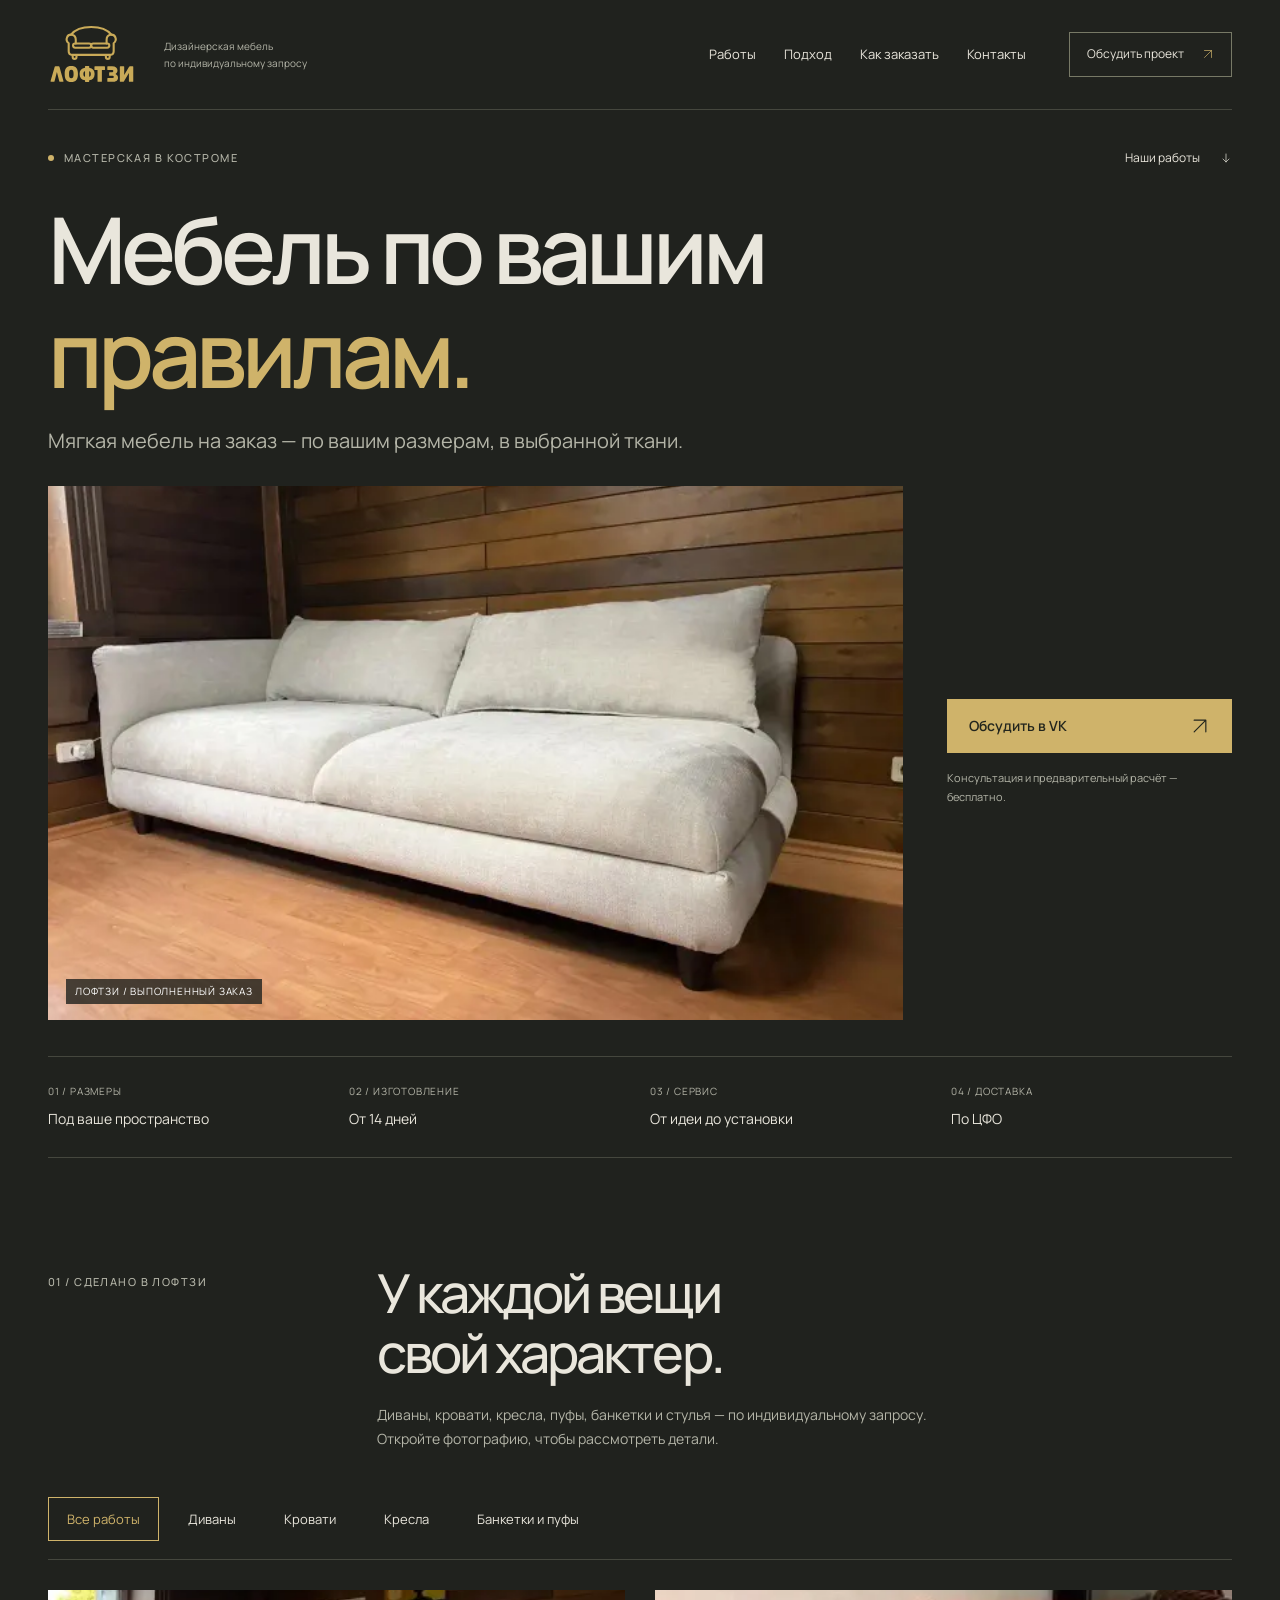
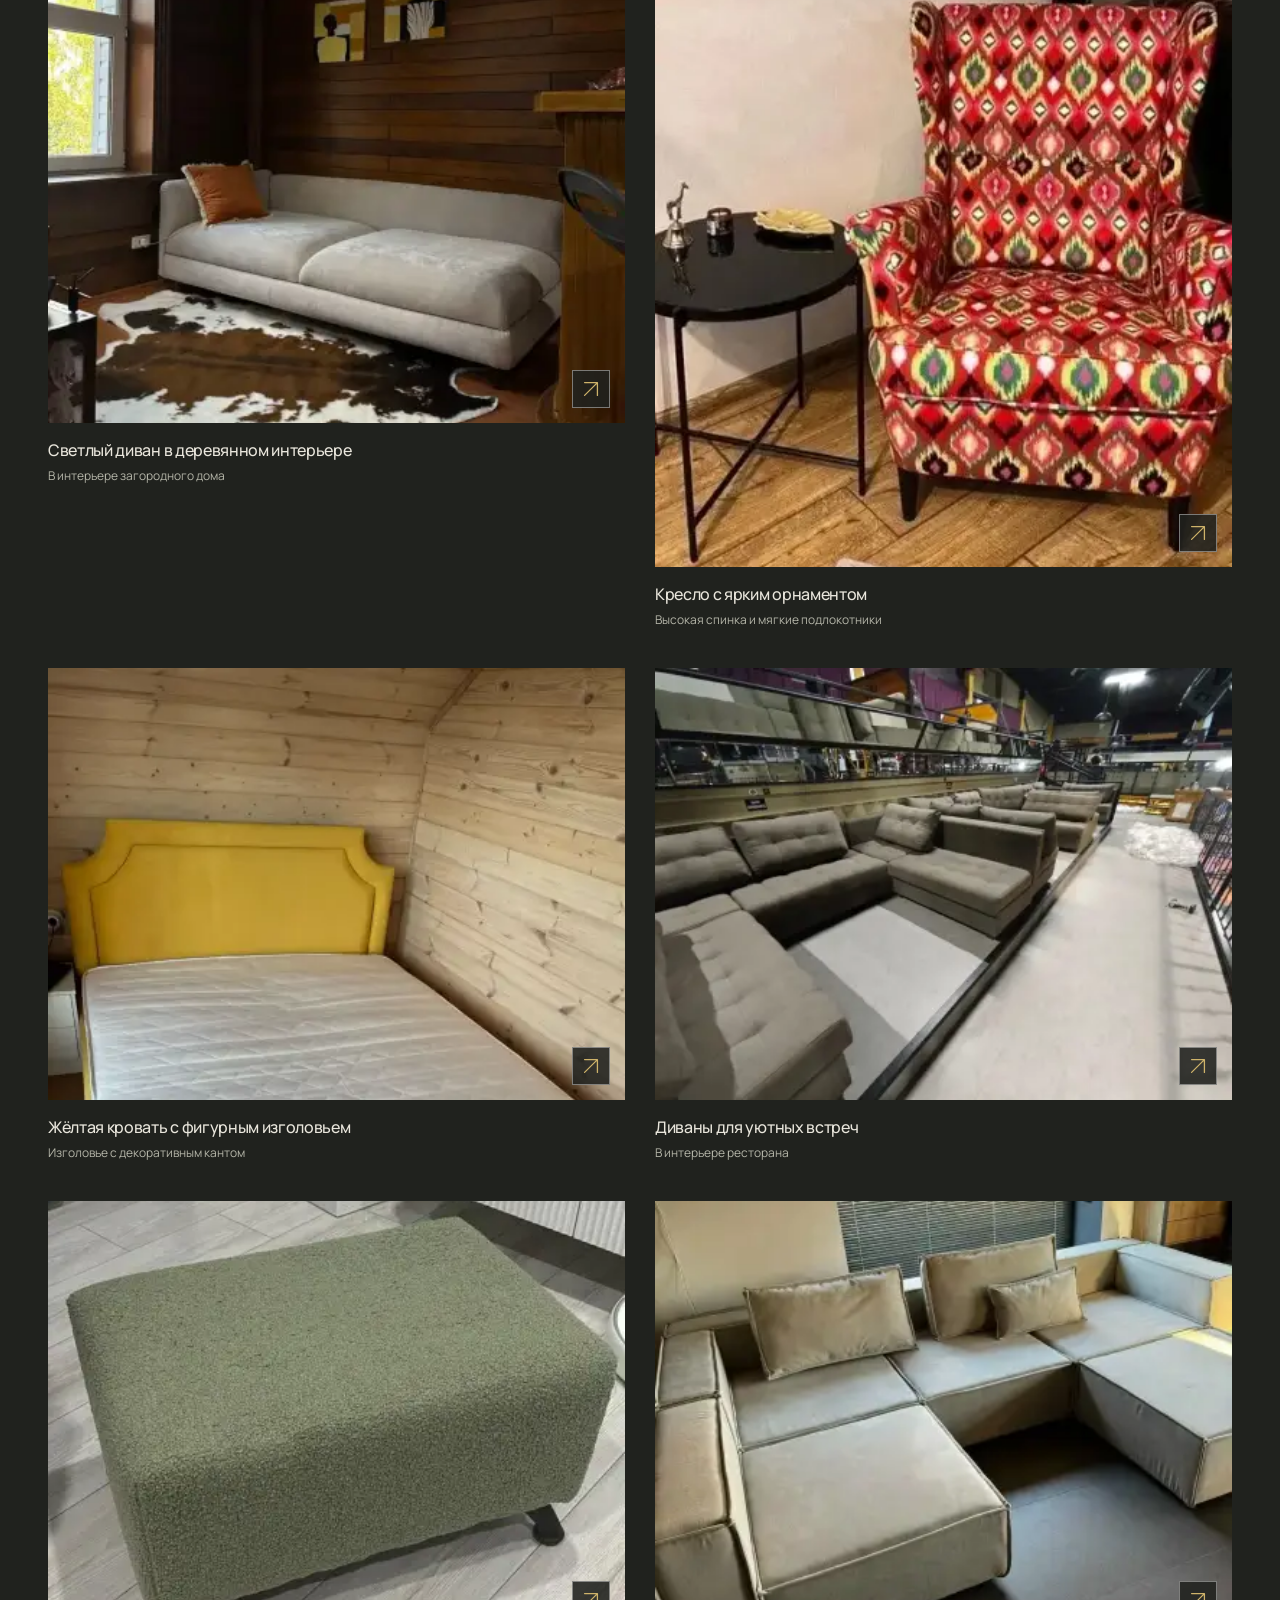
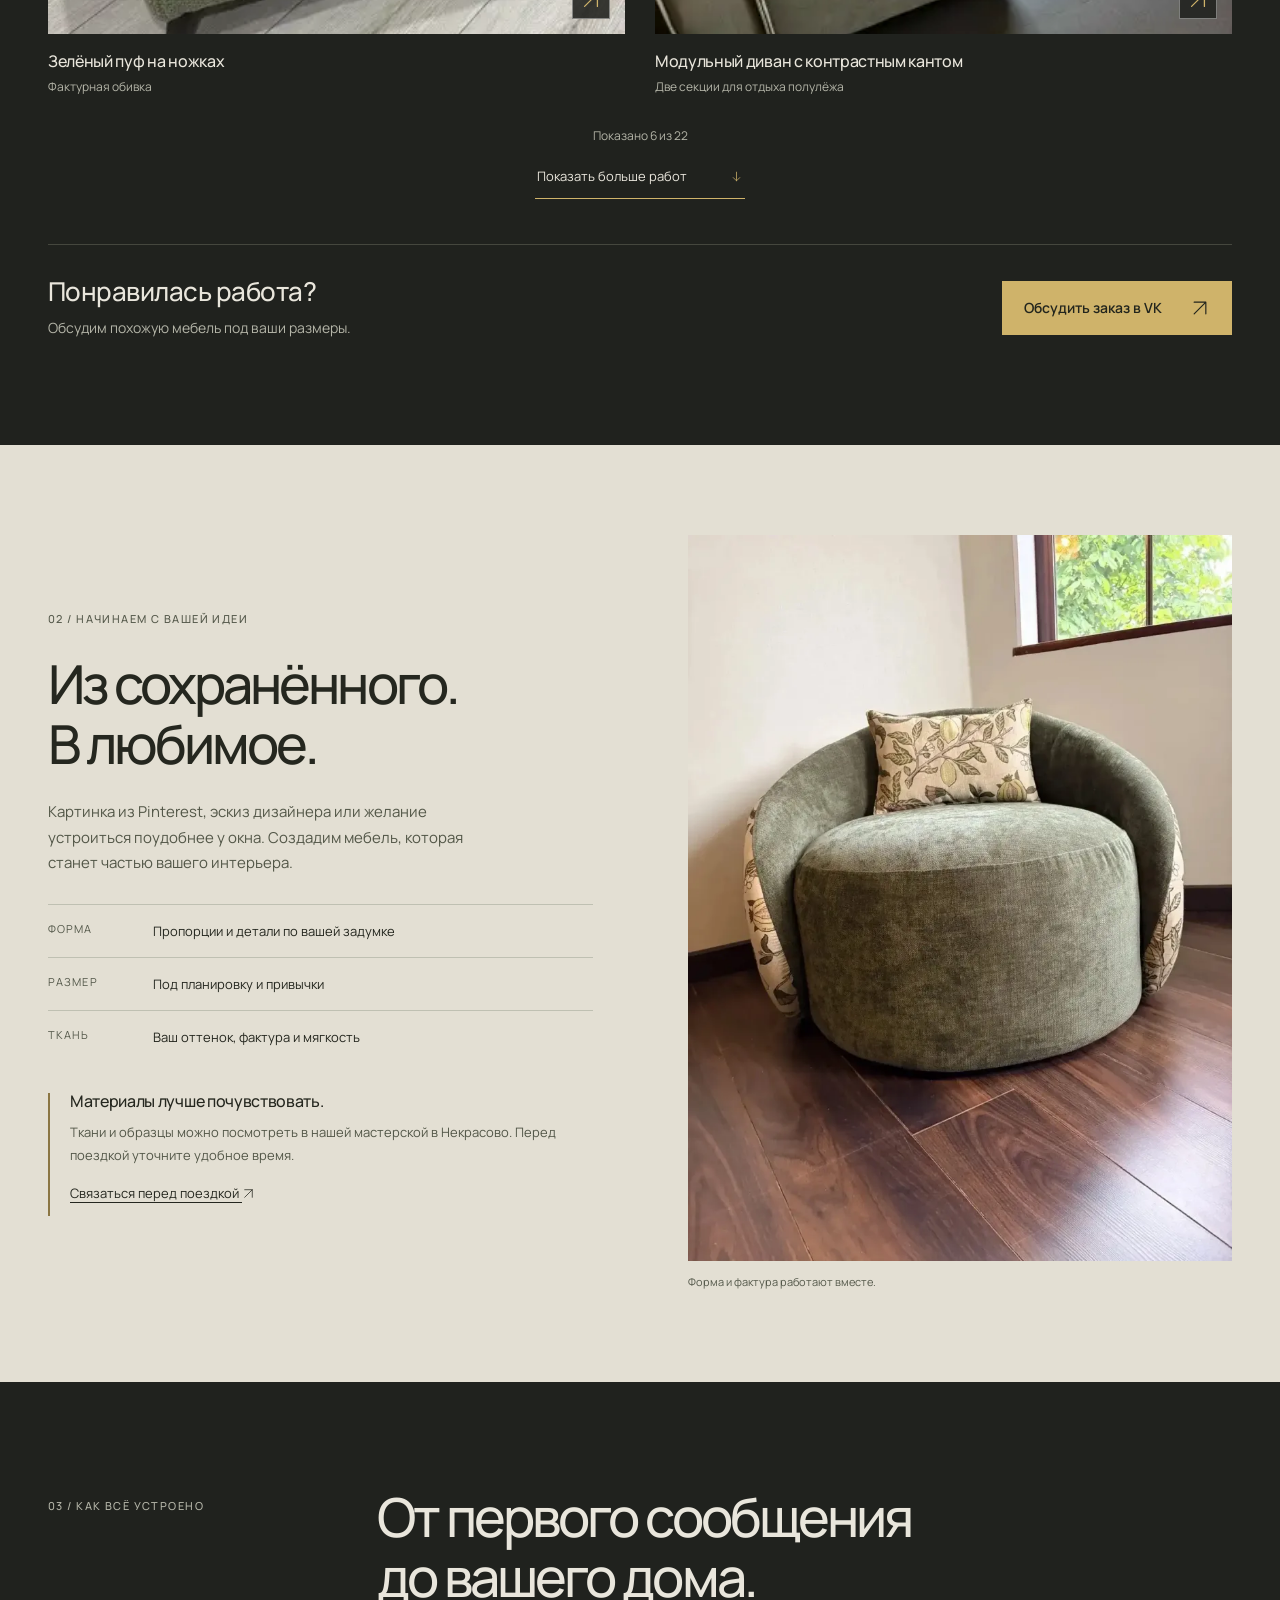
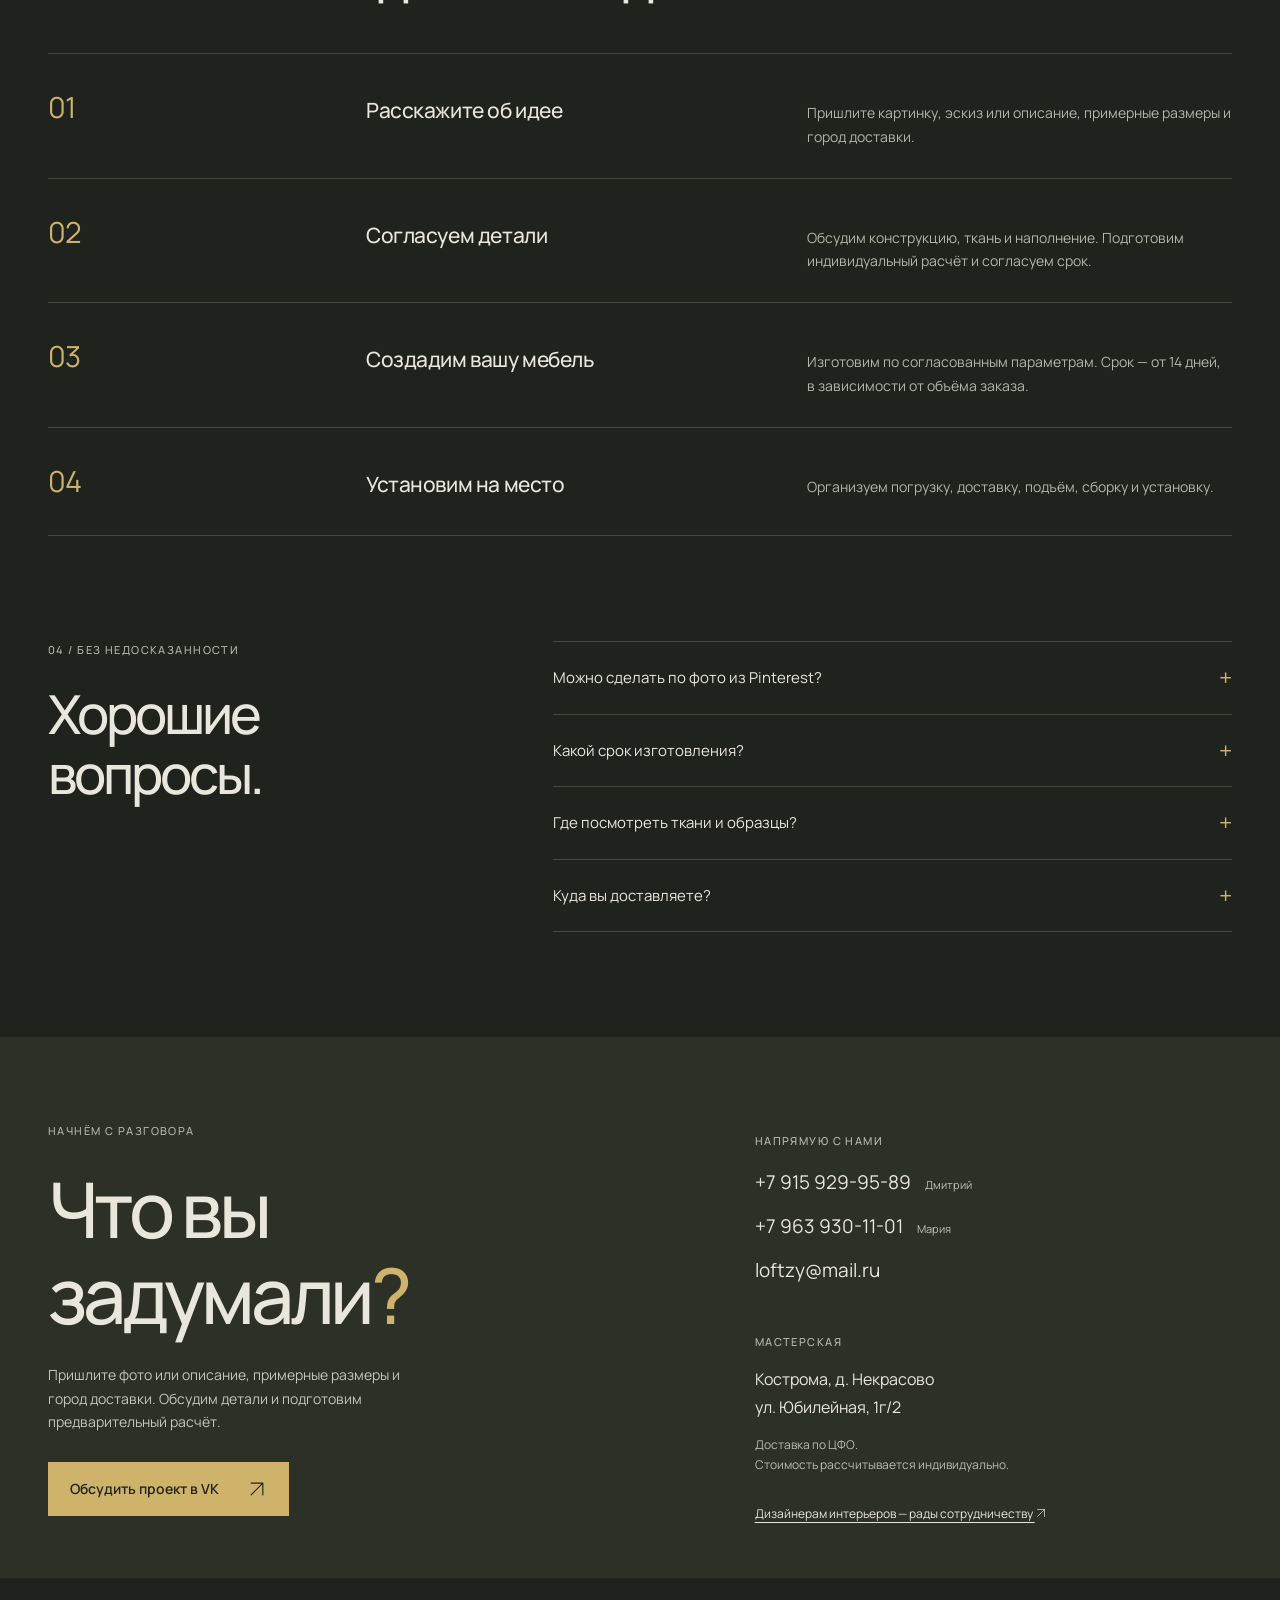
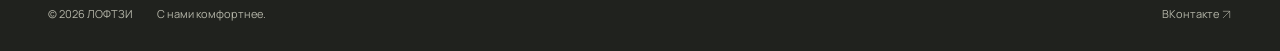
==== commit 925c969b: "Add Yandex Webmaster verification" ====
--- a/index.html
+++ b/index.html
@@ -1 +1 @@
-<!DOCTYPE html><html lang="ru"><head><meta charset="UTF-8"><meta name="viewport" content="width=device-width,initial-scale=1"><title>Мягкая мебель на заказ в Костроме — ЛОФТЗИ</title><meta name="description" content="Диваны, кровати, кресла, банкетки и пуфы по вашим размерам и выбранной ткани. Мастерская ЛОФТЗИ в Костроме. Изготовление от 14 дней, доставка по ЦФО."><meta name="robots" content="index,follow,max-image-preview:large"><meta name="theme-color" content="#20221e"><link rel="canonical" href="https://loftzy.ru/"><link rel="preload" href="/_astro/manrope-cyrillic-wght-normal.Dvxsihut.woff2" as="font" type="font/woff2" crossorigin="anonymous"><link rel="icon" href="data:image/svg+xml,%3csvg%20xmlns='http://www.w3.org/2000/svg'%20viewBox='170%20110%20295%20205'%20color='%23C9AA58'%3e%3ctitle%3eЛОФТЗИ%3c/title%3e%3cg%20id='sofa'%20fill='none'%20stroke='currentColor'%20stroke-width='11.5'%20stroke-linecap='round'%20stroke-linejoin='round'%3e%3cpath%20d='M207%20169%20C251%20112%20385%20112%20429%20169'/%3e%3cpath%20d='M233%20219%20L233%20198%20C233%20163%20194%20162%20185%20184%20C179%20198%20184%20209%20194%20217%20L194%20262%20Q194%20282%20214%20282%20L422%20282%20Q442%20282%20442%20262%20L442%20217%20C452%20209%20457%20198%20451%20184%20C442%20162%20403%20163%20403%20198%20L403%20219'/%3e%3crect%20x='218'%20y='219'%20width='100'%20height='23'%20rx='11.5'/%3e%3crect%20x='318'%20y='219'%20width='100'%20height='23'%20rx='11.5'/%3e%3cpath%20d='M216%20283%20L216%20294%20C216%20308%20237%20308%20237%20294%20L237%20283%20M399%20283%20L399%20294%20C399%20308%20420%20308%20420%20294%20L420%20283'/%3e%3c/g%3e%3c/svg%3e" type="image/svg+xml"><meta property="og:type" content="website"><meta property="og:locale" content="ru_RU"><meta property="og:site_name" content="ЛОФТЗИ"><meta property="og:title" content="Мягкая мебель на заказ в Костроме — ЛОФТЗИ"><meta property="og:description" content="Диваны, кровати, кресла, банкетки и пуфы по вашим размерам и выбранной ткани. Мастерская ЛОФТЗИ в Костроме. Изготовление от 14 дней, доставка по ЦФО."><meta property="og:url" content="https://loftzy.ru/"><meta property="og:image" content="https://loftzy.ru/_astro/08-light-straight-sofa.CKvQI7a4_Z1HxoUc.jpg"><meta property="og:image:width" content="1200"><meta property="og:image:height" content="630"><meta property="og:image:alt" content="Светлый диван, изготовленный мастерской ЛОФТЗИ"><meta name="twitter:card" content="summary_large_image"><meta name="twitter:title" content="Мягкая мебель на заказ в Костроме — ЛОФТЗИ"><meta name="twitter:description" content="Диваны, кровати, кресла, банкетки и пуфы по вашим размерам и выбранной ткани. Мастерская ЛОФТЗИ в Костроме. Изготовление от 14 дней, доставка по ЦФО."><meta name="twitter:image" content="https://loftzy.ru/_astro/08-light-straight-sofa.CKvQI7a4_Z1HxoUc.jpg"><script type="application/ld+json">{"@context":"https://schema.org","@type":"LocalBusiness","@id":"https://loftzy.ru/#business","name":"ЛОФТЗИ","alternateName":"LOFTZY","url":"https://loftzy.ru/","description":"Диваны, кровати, кресла, банкетки и пуфы по вашим размерам и выбранной ткани. Мастерская ЛОФТЗИ в Костроме. Изготовление от 14 дней, доставка по ЦФО.","image":"https://loftzy.ru/_astro/08-light-straight-sofa.CKvQI7a4_Z1HxoUc.jpg","logo":"data:image/svg+xml,%3csvg%20xmlns='http://www.w3.org/2000/svg'%20viewBox='80%20110%20485%20340'%20color='%23C9AA58'%3e%3ctitle%3e%D0%9B%D0%9E%D0%A4%D0%A2%D0%97%D0%98%3c/title%3e%3cg%20id='sofa'%20fill='none'%20stroke='currentColor'%20stroke-width='11.5'%20stroke-linecap='round'%20stroke-linejoin='round'%3e%3cpath%20d='M207%20169%20C251%20112%20385%20112%20429%20169'/%3e%3cpath%20d='M233%20219%20L233%20198%20C233%20163%20194%20162%20185%20184%20C179%20198%20184%20209%20194%20217%20L194%20262%20Q194%20282%20214%20282%20L422%20282%20Q442%20282%20442%20262%20L442%20217%20C452%20209%20457%20198%20451%20184%20C442%20162%20403%20163%20403%20198%20L403%20219'/%3e%3crect%20x='218'%20y='219'%20width='100'%20height='23'%20rx='11.5'/%3e%3crect%20x='318'%20y='219'%20width='100'%20height='23'%20rx='11.5'/%3e%3cpath%20d='M216%20283%20L216%20294%20C216%20308%20237%20308%20237%20294%20L237%20283%20M399%20283%20L399%20294%20C399%20308%20420%20308%20420%20294%20L420%20283'/%3e%3c/g%3e%3cg%20id='wordmark'%20fill='currentColor'%20fill-rule='evenodd'%3e%3cpath%20d='M96%20432%20Q93%20432%2094%20428%20L117%20348%20Q118%20345%20121%20345%20L139%20345%20Q142%20345%20143%20348%20L165%20428%20Q167%20432%20163%20432%20L146%20432%20Q143%20432%20142%20429%20L129%20377%20L116%20429%20Q115%20432%20112%20432%20Z'/%3e%3cpath%20d='M208%20344%20C182%20344%20172%20358%20172%20388%20C172%20419%20182%20433%20208%20433%20C234%20433%20245%20419%20245%20388%20C245%20358%20234%20344%20208%20344%20Z%20M208%20365%20C218%20365%20221%20372%20221%20388%20C221%20405%20218%20412%20208%20412%20C198%20412%20196%20405%20196%20388%20C196%20372%20198%20365%20208%20365%20Z'/%3e%3cpath%20d='M284%20346%20Q284%20344%20287%20344%20L304%20344%20Q307%20344%20307%20346%20L307%20354%20C327%20357%20337%20370%20337%20388%20C337%20409%20326%20421%20307%20424%20L307%20431%20Q307%20433%20304%20433%20L287%20433%20Q284%20433%20284%20431%20L284%20424%20C265%20421%20254%20409%20254%20388%20C254%20370%20264%20357%20284%20354%20Z%20M284%20374%20C277%20376%20275%20381%20275%20388%20C275%20397%20277%20401%20284%20404%20Z%20M307%20374%20L307%20404%20C314%20401%20316%20397%20316%20388%20C316%20381%20314%20376%20307%20374%20Z'/%3e%3cpath%20d='M339%20345%20L391%20345%20Q394%20345%20394%20348%20L394%20363%20Q394%20366%20391%20366%20L377%20366%20L377%20429%20Q377%20432%20374%20432%20L356%20432%20Q353%20432%20353%20429%20L353%20366%20L339%20366%20Q336%20366%20336%20363%20L336%20348%20Q336%20345%20339%20345%20Z'/%3e%3cpath%20d='M410%20345%20L433%20345%20C453%20345%20463%20354%20463%20369%20C463%20378%20459%20384%20452%20388%20C461%20392%20466%20399%20466%20409%20C466%20425%20454%20432%20434%20432%20L410%20432%20Q407%20432%20407%20429%20L407%20414%20Q407%20411%20410%20411%20L431%20411%20C439%20411%20443%20409%20443%20405%20C443%20400%20439%20398%20431%20398%20L420%20398%20Q417%20398%20417%20395%20L417%20382%20Q417%20379%20420%20379%20L430%20379%20C437%20379%20440%20377%20440%20372%20C440%20368%20437%20366%20430%20366%20L410%20366%20Q407%20366%20407%20363%20L407%20348%20Q407%20345%20410%20345%20Z'/%3e%3cpath%20d='M479%20345%20L497%20345%20Q500%20345%20500%20348%20L500%20394%20L527%20348%20Q529%20345%20532%20345%20L547%20345%20Q550%20345%20550%20348%20L550%20429%20Q550%20432%20547%20432%20L529%20432%20Q526%20432%20526%20429%20L526%20383%20L499%20429%20Q497%20432%20494%20432%20L479%20432%20Q476%20432%20476%20429%20L476%20348%20Q476%20345%20479%20345%20Z'/%3e%3c/g%3e%3c/svg%3e","telephone":["+79159299589","+79639301101"],"email":"loftzy@mail.ru","address":{"@type":"PostalAddress","streetAddress":"ул. Юбилейная, 1г/2","addressLocality":"д. Некрасово","addressRegion":"Костромская область","addressCountry":"RU"},"areaServed":"Центральный федеральный округ","sameAs":["https://vk.ru/new_mebel44"]}</script><link rel="stylesheet" href="/_astro/index.DH4c8HX-.css"></head><body><a class="skip" href="#main">Перейти к содержимому</a><header class="shell header"><a class="brand" href="#" aria-label="ЛОФТЗИ — в начало"><img src="data:image/svg+xml,%3csvg%20xmlns='http://www.w3.org/2000/svg'%20viewBox='80%20110%20485%20340'%20color='%23C9AA58'%3e%3ctitle%3eЛОФТЗИ%3c/title%3e%3cg%20id='sofa'%20fill='none'%20stroke='currentColor'%20stroke-width='11.5'%20stroke-linecap='round'%20stroke-linejoin='round'%3e%3cpath%20d='M207%20169%20C251%20112%20385%20112%20429%20169'/%3e%3cpath%20d='M233%20219%20L233%20198%20C233%20163%20194%20162%20185%20184%20C179%20198%20184%20209%20194%20217%20L194%20262%20Q194%20282%20214%20282%20L422%20282%20Q442%20282%20442%20262%20L442%20217%20C452%20209%20457%20198%20451%20184%20C442%20162%20403%20163%20403%20198%20L403%20219'/%3e%3crect%20x='218'%20y='219'%20width='100'%20height='23'%20rx='11.5'/%3e%3crect%20x='318'%20y='219'%20width='100'%20height='23'%20rx='11.5'/%3e%3cpath%20d='M216%20283%20L216%20294%20C216%20308%20237%20308%20237%20294%20L237%20283%20M399%20283%20L399%20294%20C399%20308%20420%20308%20420%20294%20L420%20283'/%3e%3c/g%3e%3cg%20id='wordmark'%20fill='currentColor'%20fill-rule='evenodd'%3e%3cpath%20d='M96%20432%20Q93%20432%2094%20428%20L117%20348%20Q118%20345%20121%20345%20L139%20345%20Q142%20345%20143%20348%20L165%20428%20Q167%20432%20163%20432%20L146%20432%20Q143%20432%20142%20429%20L129%20377%20L116%20429%20Q115%20432%20112%20432%20Z'/%3e%3cpath%20d='M208%20344%20C182%20344%20172%20358%20172%20388%20C172%20419%20182%20433%20208%20433%20C234%20433%20245%20419%20245%20388%20C245%20358%20234%20344%20208%20344%20Z%20M208%20365%20C218%20365%20221%20372%20221%20388%20C221%20405%20218%20412%20208%20412%20C198%20412%20196%20405%20196%20388%20C196%20372%20198%20365%20208%20365%20Z'/%3e%3cpath%20d='M284%20346%20Q284%20344%20287%20344%20L304%20344%20Q307%20344%20307%20346%20L307%20354%20C327%20357%20337%20370%20337%20388%20C337%20409%20326%20421%20307%20424%20L307%20431%20Q307%20433%20304%20433%20L287%20433%20Q284%20433%20284%20431%20L284%20424%20C265%20421%20254%20409%20254%20388%20C254%20370%20264%20357%20284%20354%20Z%20M284%20374%20C277%20376%20275%20381%20275%20388%20C275%20397%20277%20401%20284%20404%20Z%20M307%20374%20L307%20404%20C314%20401%20316%20397%20316%20388%20C316%20381%20314%20376%20307%20374%20Z'/%3e%3cpath%20d='M339%20345%20L391%20345%20Q394%20345%20394%20348%20L394%20363%20Q394%20366%20391%20366%20L377%20366%20L377%20429%20Q377%20432%20374%20432%20L356%20432%20Q353%20432%20353%20429%20L353%20366%20L339%20366%20Q336%20366%20336%20363%20L336%20348%20Q336%20345%20339%20345%20Z'/%3e%3cpath%20d='M410%20345%20L433%20345%20C453%20345%20463%20354%20463%20369%20C463%20378%20459%20384%20452%20388%20C461%20392%20466%20399%20466%20409%20C466%20425%20454%20432%20434%20432%20L410%20432%20Q407%20432%20407%20429%20L407%20414%20Q407%20411%20410%20411%20L431%20411%20C439%20411%20443%20409%20443%20405%20C443%20400%20439%20398%20431%20398%20L420%20398%20Q417%20398%20417%20395%20L417%20382%20Q417%20379%20420%20379%20L430%20379%20C437%20379%20440%20377%20440%20372%20C440%20368%20437%20366%20430%20366%20L410%20366%20Q407%20366%20407%20363%20L407%20348%20Q407%20345%20410%20345%20Z'/%3e%3cpath%20d='M479%20345%20L497%20345%20Q500%20345%20500%20348%20L500%20394%20L527%20348%20Q529%20345%20532%20345%20L547%20345%20Q550%20345%20550%20348%20L550%20429%20Q550%20432%20547%20432%20L529%20432%20Q526%20432%20526%20429%20L526%20383%20L499%20429%20Q497%20432%20494%20432%20L479%20432%20Q476%20432%20476%20429%20L476%20348%20Q476%20345%20479%20345%20Z'/%3e%3c/g%3e%3c/svg%3e" alt="ЛОФТЗИ" width="90" height="63"></a><p class="brand-caption">Дизайнерская мебель <br>по индивидуальному запросу</p><nav id="v2-nav" aria-label="Главная навигация"><a href="#projects">Работы</a><a href="#idea">Подход</a><a href="#order">Как заказать</a><a href="#contacts">Контакты</a></nav><a class="header-action" href="https://vk.me/new_mebel44" target="_blank" rel="noopener noreferrer">Обсудить проект <span aria-hidden="true"><svg class="arrow-icon" width="24" height="24" viewBox="0 0 24 24" fill="none" aria-hidden="true" focusable="false"><path d="M5 19 19 5M5 5h14v14" stroke="currentColor" stroke-width="1.4" stroke-linecap="round" stroke-linejoin="round"></path></svg></span></a><button class="menu" aria-controls="v2-nav" aria-expanded="false" aria-label="Открыть меню"><span></span><span></span></button></header><main id="main"><section class="hero shell"><div class="hero-top"><p class="kicker"><span></span>Мастерская в Костроме</p><a class="quiet-link" href="#projects">Наши работы <span aria-hidden="true"><svg class="arrow-icon" width="24" height="24" viewBox="0 0 24 24" fill="none" aria-hidden="true" focusable="false"><path d="M12 4v16m-6-6 6 6 6-6" stroke="currentColor" stroke-width="1.4" stroke-linecap="round" stroke-linejoin="round"></path></svg></span></a></div><h1>Мебель по вашим <br><span>правилам.</span></h1><p class="hero-offer">Мягкая мебель на заказ — по вашим размерам, в выбранной ткани.</p><div class="hero-layout"><figure class="hero-image"><img src="/_astro/08-light-straight-sofa.CKvQI7a4_THXPz.webp" srcset="/_astro/08-light-straight-sofa.CKvQI7a4_1ACW5b.webp 640w, /_astro/08-light-straight-sofa.CKvQI7a4_Z1N13Fw.webp 960w, /_astro/08-light-straight-sofa.CKvQI7a4_THXPz.webp 1280w" alt="Светлый диван с мягкими подушками в деревянном интерьере" sizes="(max-width:700px) calc(100vw - 40px), (max-width:900px) calc(100vw - 64px), (max-width:1416px) 67vw, 957px" loading="eager" fetchpriority="high" decoding="async" width="1280" height="960"><figcaption>ЛОФТЗИ / Выполненный заказ</figcaption></figure><div class="hero-side"><a class="button" href="https://vk.me/new_mebel44" target="_blank" rel="noopener noreferrer">Обсудить в VK <span aria-hidden="true"><svg class="arrow-icon" width="24" height="24" viewBox="0 0 24 24" fill="none" aria-hidden="true" focusable="false"><path d="M5 19 19 5M5 5h14v14" stroke="currentColor" stroke-width="1.4" stroke-linecap="round" stroke-linejoin="round"></path></svg></span></a><p class="small">Консультация и предварительный расчёт — бесплатно.</p></div></div></section><div class="facts shell"><p><span>01 / Размеры</span>Под ваше пространство</p><p><span>02 / Изготовление</span>От 14 дней</p><p><span>03 / Сервис</span>От идеи до установки</p><p><span>04 / Доставка</span>По ЦФО</p></div><section class="projects shell section" id="projects"><div class="section-head"><p class="kicker">01 / Сделано в ЛОФТЗИ</p><div><h2>У каждой вещи <br>свой характер.</h2><p>Диваны, кровати, кресла, пуфы, банкетки и стулья — по индивидуальному запросу. <br>Откройте фотографию, чтобы рассмотреть детали.</p></div></div><div hidden data-gallery-controls class="filters" role="group" aria-label="Категории работ"><button data-filter="all" aria-pressed="true">Все работы</button><button data-filter="sofas" aria-pressed="false">Диваны</button><button data-filter="beds" aria-pressed="false">Кровати</button><button data-filter="chairs" aria-pressed="false">Кресла</button><button data-filter="small" aria-pressed="false">Банкетки и пуфы</button></div><div class="project-grid"><article class="project" data-category="sofas"><button class="project-image" data-photo data-src="/_astro/sofa-wood-interior.DeaSlUn8.webp" data-title="Светлый диван в деревянном интерьере" aria-label="Открыть: Светлый диван в деревянном интерьере" style="--position:50% 75%;--aspect:4 / 3"><img src="/_astro/sofa-wood-interior.DeaSlUn8_Z1CnKb9.webp" srcset="/_astro/sofa-wood-interior.DeaSlUn8_xOMay.webp 400w, /_astro/sofa-wood-interior.DeaSlUn8_1G21nS.webp 640w, /_astro/sofa-wood-interior.DeaSlUn8_Z1ya1E4.webp 960w" alt="Светлый диван в деревянном интерьере" sizes="(max-width:600px) calc(100vw - 40px), (max-width:1416px) 46vw, 645px" loading="lazy" decoding="async" width="1280" height="1707"><span aria-hidden="true"><svg class="arrow-icon" width="24" height="24" viewBox="0 0 24 24" fill="none" aria-hidden="true" focusable="false"><path d="M5 19 19 5M5 5h14v14" stroke="currentColor" stroke-width="1.4" stroke-linecap="round" stroke-linejoin="round"></path></svg></span></button><div class="project-caption"><h3>Светлый диван в деревянном интерьере</h3><span>В интерьере загородного дома</span></div><noscript><a href="/_astro/sofa-wood-interior.DeaSlUn8.webp">Открыть фото: Светлый диван в деревянном интерьере</a></noscript></article><article class="project" data-category="chairs"><button class="project-image" data-photo data-src="/_astro/bright-armchair.XaVe8ow7.webp" data-title="Кресло с ярким орнаментом" aria-label="Открыть: Кресло с ярким орнаментом" style="--position:50% 85%;--aspect:1 / 1"><img src="/_astro/bright-armchair.XaVe8ow7_Z1w28OA.webp" srcset="/_astro/bright-armchair.XaVe8ow7_1B3Qbo.webp 400w" alt="Кресло с ярким орнаментом" sizes="(max-width:600px) calc(100vw - 40px), (max-width:1416px) 46vw, 645px" loading="lazy" decoding="async" width="480" height="854"><span aria-hidden="true"><svg class="arrow-icon" width="24" height="24" viewBox="0 0 24 24" fill="none" aria-hidden="true" focusable="false"><path d="M5 19 19 5M5 5h14v14" stroke="currentColor" stroke-width="1.4" stroke-linecap="round" stroke-linejoin="round"></path></svg></span></button><div class="project-caption"><h3>Кресло с ярким орнаментом</h3><span>Высокая спинка и мягкие подлокотники</span></div><noscript><a href="/_astro/bright-armchair.XaVe8ow7.webp">Открыть фото: Кресло с ярким орнаментом</a></noscript></article><article class="project" data-category="beds"><button class="project-image" data-photo data-src="/_astro/yellow-bed.DB8I8ac2.webp" data-title="Жёлтая кровать с фигурным изголовьем" aria-label="Открыть: Жёлтая кровать с фигурным изголовьем" style="--position:50% 0%;--aspect:4 / 3"><img src="/_astro/yellow-bed.DB8I8ac2_jIqeE.webp" srcset="/_astro/yellow-bed.DB8I8ac2_Y3p8o.webp 400w, /_astro/yellow-bed.DB8I8ac2_EDnmM.webp 640w, /_astro/yellow-bed.DB8I8ac2_Z2v2JqL.webp 960w" alt="Жёлтая кровать с фигурным изголовьем" sizes="(max-width:600px) calc(100vw - 40px), (max-width:1416px) 46vw, 645px" loading="lazy" decoding="async" width="1280" height="1707"><span aria-hidden="true"><svg class="arrow-icon" width="24" height="24" viewBox="0 0 24 24" fill="none" aria-hidden="true" focusable="false"><path d="M5 19 19 5M5 5h14v14" stroke="currentColor" stroke-width="1.4" stroke-linecap="round" stroke-linejoin="round"></path></svg></span></button><div class="project-caption"><h3>Жёлтая кровать с фигурным изголовьем</h3><span>Изголовье с декоративным кантом</span></div><noscript><a href="/_astro/yellow-bed.DB8I8ac2.webp">Открыть фото: Жёлтая кровать с фигурным изголовьем</a></noscript></article><article class="project" data-category="sofas"><button class="project-image" data-photo data-src="/_astro/lounge-sofas.V5eI8ywb.webp" data-title="Диваны для уютных встреч" aria-label="Открыть: Диваны для уютных встреч" style="--position:40% 55%;--aspect:4 / 3"><img src="/_astro/lounge-sofas.V5eI8ywb_nlhSD.webp" srcset="/_astro/lounge-sofas.V5eI8ywb_Z1Tr0II.webp 400w, /_astro/lounge-sofas.V5eI8ywb_2iIoHR.webp 640w, /_astro/lounge-sofas.V5eI8ywb_xJlbM.webp 960w" alt="Диваны для уютных встреч" sizes="(max-width:600px) calc(100vw - 40px), (max-width:1416px) 46vw, 645px" loading="lazy" decoding="async" width="1280" height="960"><span aria-hidden="true"><svg class="arrow-icon" width="24" height="24" viewBox="0 0 24 24" fill="none" aria-hidden="true" focusable="false"><path d="M5 19 19 5M5 5h14v14" stroke="currentColor" stroke-width="1.4" stroke-linecap="round" stroke-linejoin="round"></path></svg></span></button><div class="project-caption"><h3>Диваны для уютных встреч</h3><span>В интерьере ресторана</span></div><noscript><a href="/_astro/lounge-sofas.V5eI8ywb.webp">Открыть фото: Диваны для уютных встреч</a></noscript></article><article class="project" data-category="small"><button class="project-image" data-photo data-src="/_astro/green-pouf.CGPp6h_3.webp" data-title="Зелёный пуф на ножках" aria-label="Открыть: Зелёный пуф на ножках" style="--position:50% 65%;--aspect:4 / 3"><img src="/_astro/green-pouf.CGPp6h_3_Z1NmMvj.webp" srcset="/_astro/green-pouf.CGPp6h_3_ZPES1G.webp 400w, /_astro/green-pouf.CGPp6h_3_ythaR.webp 640w" alt="Зелёный пуф на ножках" sizes="(max-width:600px) calc(100vw - 40px), (max-width:1416px) 46vw, 645px" loading="lazy" decoding="async" width="720" height="1113"><span aria-hidden="true"><svg class="arrow-icon" width="24" height="24" viewBox="0 0 24 24" fill="none" aria-hidden="true" focusable="false"><path d="M5 19 19 5M5 5h14v14" stroke="currentColor" stroke-width="1.4" stroke-linecap="round" stroke-linejoin="round"></path></svg></span></button><div class="project-caption"><h3>Зелёный пуф на ножках</h3><span>Фактурная обивка</span></div><noscript><a href="/_astro/green-pouf.CGPp6h_3.webp">Открыть фото: Зелёный пуф на ножках</a></noscript></article><article class="project" data-category="sofas"><button class="project-image" data-photo data-src="/_astro/sectional-sofa.C0tZtjt7.webp" data-title="Модульный диван с контрастным кантом" aria-label="Открыть: Модульный диван с контрастным кантом" style="--position:50% 55%;--aspect:4 / 3"><img src="/_astro/sectional-sofa.C0tZtjt7_Z1EsB2U.webp" srcset="/_astro/sectional-sofa.C0tZtjt7_2ecdLT.webp 400w, /_astro/sectional-sofa.C0tZtjt7_Zbciyd.webp 640w, /_astro/sectional-sofa.C0tZtjt7_1JiQsa.webp 960w" alt="Модульный диван с контрастным кантом" sizes="(max-width:600px) calc(100vw - 40px), (max-width:1416px) 46vw, 645px" loading="lazy" decoding="async" width="1080" height="1440"><span aria-hidden="true"><svg class="arrow-icon" width="24" height="24" viewBox="0 0 24 24" fill="none" aria-hidden="true" focusable="false"><path d="M5 19 19 5M5 5h14v14" stroke="currentColor" stroke-width="1.4" stroke-linecap="round" stroke-linejoin="round"></path></svg></span></button><div class="project-caption"><h3>Модульный диван с контрастным кантом</h3><span>Две секции для отдыха полулёжа</span></div><noscript><a href="/_astro/sectional-sofa.C0tZtjt7.webp">Открыть фото: Модульный диван с контрастным кантом</a></noscript></article><article class="project" data-category="small"><button class="project-image" data-photo data-src="/_astro/blue-bench.C1_pgEWn.webp" data-title="Банкетка с мягкими подлокотниками" aria-label="Открыть: Банкетка с мягкими подлокотниками" style="--position:50% 50%;--aspect:4 / 3"><img src="/_astro/blue-bench.C1_pgEWn_2iyiwl.webp" srcset="/_astro/blue-bench.C1_pgEWn_Z2qpKRE.webp 400w, /_astro/blue-bench.C1_pgEWn_2iyiwl.webp 640w" alt="Банкетка с мягкими подлокотниками" sizes="(max-width:600px) calc(100vw - 40px), (max-width:1416px) 46vw, 645px" loading="lazy" decoding="async" width="640" height="480"><span aria-hidden="true"><svg class="arrow-icon" width="24" height="24" viewBox="0 0 24 24" fill="none" aria-hidden="true" focusable="false"><path d="M5 19 19 5M5 5h14v14" stroke="currentColor" stroke-width="1.4" stroke-linecap="round" stroke-linejoin="round"></path></svg></span></button><div class="project-caption"><h3>Банкетка с мягкими подлокотниками</h3><span>Голубая обивка и округлые подлокотники</span></div><noscript><a href="/_astro/blue-bench.C1_pgEWn.webp">Открыть фото: Банкетка с мягкими подлокотниками</a></noscript></article><article class="project" data-category="sofas"><button class="project-image" data-photo data-src="/_astro/corner-sofa-pouf.xrxi80Bk.webp" data-title="Угловой диван с отдельным пуфом" aria-label="Открыть: Угловой диван с отдельным пуфом" style="--position:50% 50%;--aspect:4 / 3"><img src="/_astro/corner-sofa-pouf.xrxi80Bk_Z7CRoM.webp" srcset="/_astro/corner-sofa-pouf.xrxi80Bk_1yVIWJ.webp 400w" alt="Угловой диван с отдельным пуфом" sizes="(max-width:600px) calc(100vw - 40px), (max-width:1416px) 46vw, 645px" loading="lazy" decoding="async" width="638" height="480"><span aria-hidden="true"><svg class="arrow-icon" width="24" height="24" viewBox="0 0 24 24" fill="none" aria-hidden="true" focusable="false"><path d="M5 19 19 5M5 5h14v14" stroke="currentColor" stroke-width="1.4" stroke-linecap="round" stroke-linejoin="round"></path></svg></span></button><div class="project-caption"><h3>Угловой диван с отдельным пуфом</h3><span>Пуф в одной обивке с диваном</span></div><noscript><a href="/_astro/corner-sofa-pouf.xrxi80Bk.webp">Открыть фото: Угловой диван с отдельным пуфом</a></noscript></article><article class="project" data-category="beds"><button class="project-image" data-photo data-src="/_astro/light-bed.BdZGctZG.webp" data-title="Кровать с мягким изголовьем" aria-label="Открыть: Кровать с мягким изголовьем" style="--position:50% 60%;--aspect:4 / 3"><img src="/_astro/light-bed.BdZGctZG_nqEmU.webp" srcset="/_astro/light-bed.BdZGctZG_Zt3EwU.webp 400w, /_astro/light-bed.BdZGctZG_ZOgIVQ.webp 640w, /_astro/light-bed.BdZGctZG_ZeGYwz.webp 960w" alt="Кровать с мягким изголовьем" sizes="(max-width:600px) calc(100vw - 40px), (max-width:1416px) 46vw, 645px" loading="lazy" decoding="async" width="1280" height="960"><span aria-hidden="true"><svg class="arrow-icon" width="24" height="24" viewBox="0 0 24 24" fill="none" aria-hidden="true" focusable="false"><path d="M5 19 19 5M5 5h14v14" stroke="currentColor" stroke-width="1.4" stroke-linecap="round" stroke-linejoin="round"></path></svg></span></button><div class="project-caption"><h3>Кровать с мягким изголовьем</h3><span>Вертикальные швы на основании</span></div><noscript><a href="/_astro/light-bed.BdZGctZG.webp">Открыть фото: Кровать с мягким изголовьем</a></noscript></article><article class="project" data-category="beds"><button class="project-image" data-photo data-src="/_astro/boucle-bed.D7fgNH0t.webp" data-title="Кровать в светлой фактурной обивке" aria-label="Открыть: Кровать в светлой фактурной обивке" style="--position:50% 65%;--aspect:4 / 3"><img src="/_astro/boucle-bed.D7fgNH0t_rAcnc.webp" srcset="/_astro/boucle-bed.D7fgNH0t_19jh6l.webp 400w, /_astro/boucle-bed.D7fgNH0t_OTfkJ.webp 640w, /_astro/boucle-bed.D7fgNH0t_Z2kLRsO.webp 960w" alt="Кровать в светлой фактурной обивке" sizes="(max-width:600px) calc(100vw - 40px), (max-width:1416px) 46vw, 645px" loading="lazy" decoding="async" width="1280" height="1707"><span aria-hidden="true"><svg class="arrow-icon" width="24" height="24" viewBox="0 0 24 24" fill="none" aria-hidden="true" focusable="false"><path d="M5 19 19 5M5 5h14v14" stroke="currentColor" stroke-width="1.4" stroke-linecap="round" stroke-linejoin="round"></path></svg></span></button><div class="project-caption"><h3>Кровать в светлой фактурной обивке</h3><span>Светлая обивка с выраженной фактурой</span></div><noscript><a href="/_astro/boucle-bed.D7fgNH0t.webp">Открыть фото: Кровать в светлой фактурной обивке</a></noscript></article><article class="project" data-category="small"><button class="project-image" data-photo data-src="/_astro/round-pouf.HEbXRthS.webp" data-title="Круглый пуф" aria-label="Открыть: Круглый пуф" style="--position:50% 45%;--aspect:4 / 3"><img src="/_astro/round-pouf.HEbXRthS_1zPoNn.webp" srcset="/_astro/round-pouf.HEbXRthS_1Gs2f.webp 400w, /_astro/round-pouf.HEbXRthS_1BaYpy.webp 640w, /_astro/round-pouf.HEbXRthS_1zPoNn.webp 960w" alt="Круглый пуф" sizes="(max-width:600px) calc(100vw - 40px), (max-width:1416px) 46vw, 645px" loading="lazy" decoding="async" width="960" height="1280"><span aria-hidden="true"><svg class="arrow-icon" width="24" height="24" viewBox="0 0 24 24" fill="none" aria-hidden="true" focusable="false"><path d="M5 19 19 5M5 5h14v14" stroke="currentColor" stroke-width="1.4" stroke-linecap="round" stroke-linejoin="round"></path></svg></span></button><div class="project-caption"><h3>Круглый пуф</h3><span>Круглая форма без ножек</span></div><noscript><a href="/_astro/round-pouf.HEbXRthS.webp">Открыть фото: Круглый пуф</a></noscript></article><article class="project" data-category="small"><button class="project-image" data-photo data-src="/_astro/tufted-bench.DoH8HAS_.webp" data-title="Банкетка с каретной стяжкой" aria-label="Открыть: Банкетка с каретной стяжкой" style="--position:35% 75%;--aspect:4 / 3"><img src="/_astro/tufted-bench.DoH8HAS__1BUqiH.webp" srcset="/_astro/tufted-bench.DoH8HAS__ZWENtS.webp 400w, /_astro/tufted-bench.DoH8HAS__1Ui0qQ.webp 640w, /_astro/tufted-bench.DoH8HAS__1BUqiH.webp 960w" alt="Банкетка с каретной стяжкой" sizes="(max-width:600px) calc(100vw - 40px), (max-width:1416px) 46vw, 645px" loading="lazy" decoding="async" width="960" height="1280"><span aria-hidden="true"><svg class="arrow-icon" width="24" height="24" viewBox="0 0 24 24" fill="none" aria-hidden="true" focusable="false"><path d="M5 19 19 5M5 5h14v14" stroke="currentColor" stroke-width="1.4" stroke-linecap="round" stroke-linejoin="round"></path></svg></span></button><div class="project-caption"><h3>Банкетка с каретной стяжкой</h3><span>В интерьере прихожей</span></div><noscript><a href="/_astro/tufted-bench.DoH8HAS_.webp">Открыть фото: Банкетка с каретной стяжкой</a></noscript></article><article class="project" data-category="small"><button class="project-image" data-photo data-src="/_astro/classic-bench.iNkU5Ffa.webp" data-title="Банкетка с фигурной спинкой" aria-label="Открыть: Банкетка с фигурной спинкой" style="--position:50% 50%;--aspect:4 / 3"><img src="/_astro/classic-bench.iNkU5Ffa_2vjhTw.webp" srcset="/_astro/classic-bench.iNkU5Ffa_Z1GQ7x4.webp 400w, /_astro/classic-bench.iNkU5Ffa_2vjhTw.webp 640w" alt="Банкетка с фигурной спинкой" sizes="(max-width:600px) calc(100vw - 40px), (max-width:1416px) 46vw, 645px" loading="lazy" decoding="async" width="640" height="480"><span aria-hidden="true"><svg class="arrow-icon" width="24" height="24" viewBox="0 0 24 24" fill="none" aria-hidden="true" focusable="false"><path d="M5 19 19 5M5 5h14v14" stroke="currentColor" stroke-width="1.4" stroke-linecap="round" stroke-linejoin="round"></path></svg></span></button><div class="project-caption"><h3>Банкетка с фигурной спинкой</h3><span>Декоративные гвоздики и подушка-валик</span></div><noscript><a href="/_astro/classic-bench.iNkU5Ffa.webp">Открыть фото: Банкетка с фигурной спинкой</a></noscript></article><article class="project" data-category="sofas"><button class="project-image" data-photo data-src="/_astro/06-curved-sofa.BswuwqCA.webp" data-title="Полукруглый диван" aria-label="Открыть: Полукруглый диван" style="--position:50% 50%;--aspect:4 / 3"><img src="/_astro/06-curved-sofa.BswuwqCA_ZxK9h4.webp" srcset="/_astro/06-curved-sofa.BswuwqCA_2uYQDx.webp 400w, /_astro/06-curved-sofa.BswuwqCA_ZEuCub.webp 640w, /_astro/06-curved-sofa.BswuwqCA_Z2sDtCf.webp 960w" alt="Полукруглый диван" sizes="(max-width:600px) calc(100vw - 40px), (max-width:1416px) 46vw, 645px" loading="lazy" decoding="async" width="1280" height="960"><span aria-hidden="true"><svg class="arrow-icon" width="24" height="24" viewBox="0 0 24 24" fill="none" aria-hidden="true" focusable="false"><path d="M5 19 19 5M5 5h14v14" stroke="currentColor" stroke-width="1.4" stroke-linecap="round" stroke-linejoin="round"></path></svg></span></button><div class="project-caption"><h3>Полукруглый диван</h3><span>Для зоны у окна</span></div><noscript><a href="/_astro/06-curved-sofa.BswuwqCA.webp">Открыть фото: Полукруглый диван</a></noscript></article><article class="project" data-category="chairs"><button class="project-image" data-photo data-src="/_astro/05-round-armchair.hoYzdtQp.webp" data-title="Кресло с округлой спинкой" aria-label="Открыть: Кресло с округлой спинкой" style="--position:50% 45%;--aspect:4 / 3"><img src="/_astro/05-round-armchair.hoYzdtQp_Z1Bzn6D.webp" srcset="/_astro/05-round-armchair.hoYzdtQp_1H2DHE.webp 400w, /_astro/05-round-armchair.hoYzdtQp_Z1OROYO.webp 640w, /_astro/05-round-armchair.hoYzdtQp_2jQJhE.webp 960w" alt="Кресло с округлой спинкой" sizes="(max-width:600px) calc(100vw - 40px), (max-width:1416px) 46vw, 645px" loading="lazy" decoding="async" width="1280" height="1707"><span aria-hidden="true"><svg class="arrow-icon" width="24" height="24" viewBox="0 0 24 24" fill="none" aria-hidden="true" focusable="false"><path d="M5 19 19 5M5 5h14v14" stroke="currentColor" stroke-width="1.4" stroke-linecap="round" stroke-linejoin="round"></path></svg></span></button><div class="project-caption"><h3>Кресло с округлой спинкой</h3><span>Обивка из двух тканей</span></div><noscript><a href="/_astro/05-round-armchair.hoYzdtQp.webp">Открыть фото: Кресло с округлой спинкой</a></noscript></article><article class="project" data-category="beds"><button class="project-image" data-photo data-src="/_astro/16-ochre-bed-interior.DLrLwDkL.webp" data-title="Кровать в охристом оттенке" aria-label="Открыть: Кровать в охристом оттенке" style="--position:50% 50%;--aspect:4 / 3"><img src="/_astro/16-ochre-bed-interior.DLrLwDkL_ZoeV7c.webp" srcset="/_astro/16-ochre-bed-interior.DLrLwDkL_1GITnA.webp 400w, /_astro/16-ochre-bed-interior.DLrLwDkL_WOHbM.webp 640w, /_astro/16-ochre-bed-interior.DLrLwDkL_Z23t8zB.webp 960w" alt="Кровать в охристом оттенке" sizes="(max-width:600px) calc(100vw - 40px), (max-width:1416px) 46vw, 645px" loading="lazy" decoding="async" width="1280" height="960"><span aria-hidden="true"><svg class="arrow-icon" width="24" height="24" viewBox="0 0 24 24" fill="none" aria-hidden="true" focusable="false"><path d="M5 19 19 5M5 5h14v14" stroke="currentColor" stroke-width="1.4" stroke-linecap="round" stroke-linejoin="round"></path></svg></span></button><div class="project-caption"><h3>Кровать в охристом оттенке</h3><span>Мягкое изголовье</span></div><noscript><a href="/_astro/16-ochre-bed-interior.DLrLwDkL.webp">Открыть фото: Кровать в охристом оттенке</a></noscript></article><article class="project" data-category="small"><button class="project-image" data-photo data-src="/_astro/13-upholstered-bench.Bd4siing.webp" data-title="Банкетка на мягких опорах" aria-label="Открыть: Банкетка на мягких опорах" style="--position:50% 45%;--aspect:4 / 3"><img src="/_astro/13-upholstered-bench.Bd4siing_2geuV0.webp" srcset="/_astro/13-upholstered-bench.Bd4siing_1Nkn8I.webp 400w, /_astro/13-upholstered-bench.Bd4siing_LHMP8.webp 640w, /_astro/13-upholstered-bench.Bd4siing_QSv67.webp 960w" alt="Банкетка на мягких опорах" sizes="(max-width:600px) calc(100vw - 40px), (max-width:1416px) 46vw, 645px" loading="lazy" decoding="async" width="1080" height="1920"><span aria-hidden="true"><svg class="arrow-icon" width="24" height="24" viewBox="0 0 24 24" fill="none" aria-hidden="true" focusable="false"><path d="M5 19 19 5M5 5h14v14" stroke="currentColor" stroke-width="1.4" stroke-linecap="round" stroke-linejoin="round"></path></svg></span></button><div class="project-caption"><h3>Банкетка на мягких опорах</h3><span>Мягкие опоры</span></div><noscript><a href="/_astro/13-upholstered-bench.Bd4siing.webp">Открыть фото: Банкетка на мягких опорах</a></noscript></article><article class="project" data-category="sofas"><button class="project-image" data-photo data-src="/_astro/18-sage-sofa.jjWeyptA.webp" data-title="Диван шалфейного оттенка" aria-label="Открыть: Диван шалфейного оттенка" style="--position:50% 50%;--aspect:4 / 3"><img src="/_astro/18-sage-sofa.jjWeyptA_Z2momUO.webp" srcset="/_astro/18-sage-sofa.jjWeyptA_Z1kOwoa.webp 400w, /_astro/18-sage-sofa.jjWeyptA_Z2cQfKv.webp 640w, /_astro/18-sage-sofa.jjWeyptA_17lOwl.webp 960w" alt="Диван шалфейного оттенка" sizes="(max-width:600px) calc(100vw - 40px), (max-width:1416px) 46vw, 645px" loading="lazy" decoding="async" width="1280" height="960"><span aria-hidden="true"><svg class="arrow-icon" width="24" height="24" viewBox="0 0 24 24" fill="none" aria-hidden="true" focusable="false"><path d="M5 19 19 5M5 5h14v14" stroke="currentColor" stroke-width="1.4" stroke-linecap="round" stroke-linejoin="round"></path></svg></span></button><div class="project-caption"><h3>Диван шалфейного оттенка</h3><span>Прямой диван с подушками</span></div><noscript><a href="/_astro/18-sage-sofa.jjWeyptA.webp">Открыть фото: Диван шалфейного оттенка</a></noscript></article><article class="project" data-category="beds"><button class="project-image" data-photo data-src="/_astro/03-teal-bed.CJagPskq.webp" data-title="Кровать с угловой спинкой" aria-label="Открыть: Кровать с угловой спинкой" style="--position:50% 70%;--aspect:4 / 3"><img src="/_astro/03-teal-bed.CJagPskq_Z2fJy8c.webp" srcset="/_astro/03-teal-bed.CJagPskq_ZspgMA.webp 400w, /_astro/03-teal-bed.CJagPskq_Z1acIx1.webp 640w, /_astro/03-teal-bed.CJagPskq_27aX00.webp 960w" alt="Кровать с угловой спинкой" sizes="(max-width:600px) calc(100vw - 40px), (max-width:1416px) 46vw, 645px" loading="lazy" decoding="async" width="1280" height="1707"><span aria-hidden="true"><svg class="arrow-icon" width="24" height="24" viewBox="0 0 24 24" fill="none" aria-hidden="true" focusable="false"><path d="M5 19 19 5M5 5h14v14" stroke="currentColor" stroke-width="1.4" stroke-linecap="round" stroke-linejoin="round"></path></svg></span></button><div class="project-caption"><h3>Кровать с угловой спинкой</h3><span>Спинка вдоль двух сторон</span></div><noscript><a href="/_astro/03-teal-bed.CJagPskq.webp">Открыть фото: Кровать с угловой спинкой</a></noscript></article><article class="project" data-category="sofas"><button class="project-image" data-photo data-src="/_astro/17-green-sofa.Br9cAFIl.webp" data-title="Зелёный прямой диван" aria-label="Открыть: Зелёный прямой диван" style="--position:50% 50%;--aspect:4 / 3"><img src="/_astro/17-green-sofa.Br9cAFIl_ZYUizR.webp" srcset="/_astro/17-green-sofa.Br9cAFIl_cvJlg.webp 400w, /_astro/17-green-sofa.Br9cAFIl_Z2jOUBe.webp 640w, /_astro/17-green-sofa.Br9cAFIl_ZJllxS.webp 960w" alt="Зелёный прямой диван" sizes="(max-width:600px) calc(100vw - 40px), (max-width:1416px) 46vw, 645px" loading="lazy" decoding="async" width="1280" height="960"><span aria-hidden="true"><svg class="arrow-icon" width="24" height="24" viewBox="0 0 24 24" fill="none" aria-hidden="true" focusable="false"><path d="M5 19 19 5M5 5h14v14" stroke="currentColor" stroke-width="1.4" stroke-linecap="round" stroke-linejoin="round"></path></svg></span></button><div class="project-caption"><h3>Зелёный прямой диван</h3><span>Прямая форма</span></div><noscript><a href="/_astro/17-green-sofa.Br9cAFIl.webp">Открыть фото: Зелёный прямой диван</a></noscript></article><article class="project" data-category="beds"><button class="project-image" data-photo data-src="/_astro/24-bed-and-bench.BVBuwo1t.webp" data-title="Кровать с прикроватной банкеткой" aria-label="Открыть: Кровать с прикроватной банкеткой" style="--position:50% 50%;--aspect:4 / 3"><img src="/_astro/24-bed-and-bench.BVBuwo1t_Z2fOe99.webp" srcset="/_astro/24-bed-and-bench.BVBuwo1t_1Oqr1q.webp 400w, /_astro/24-bed-and-bench.BVBuwo1t_Z2gE5pa.webp 640w, /_astro/24-bed-and-bench.BVBuwo1t_242SNN.webp 960w" alt="Кровать с прикроватной банкеткой" sizes="(max-width:600px) calc(100vw - 40px), (max-width:1416px) 46vw, 645px" loading="lazy" decoding="async" width="1152" height="864"><span aria-hidden="true"><svg class="arrow-icon" width="24" height="24" viewBox="0 0 24 24" fill="none" aria-hidden="true" focusable="false"><path d="M5 19 19 5M5 5h14v14" stroke="currentColor" stroke-width="1.4" stroke-linecap="round" stroke-linejoin="round"></path></svg></span></button><div class="project-caption"><h3>Кровать с прикроватной банкеткой</h3><span>Общая отделка кровати и банкетки</span></div><noscript><a href="/_astro/24-bed-and-bench.BVBuwo1t.webp">Открыть фото: Кровать с прикроватной банкеткой</a></noscript></article><article class="project" data-category="sofas"><button class="project-image" data-photo data-src="/_astro/yellow-sofa.y8W2TO5V.webp" data-title="Жёлтый угловой диван" aria-label="Открыть: Жёлтый угловой диван" style="--position:50% 50%;--aspect:4 / 3"><img src="/_astro/yellow-sofa.y8W2TO5V_ZJJJXc.webp" srcset="/_astro/yellow-sofa.y8W2TO5V_Zgnqxs.webp 400w, /_astro/yellow-sofa.y8W2TO5V_1cFrBS.webp 640w, /_astro/yellow-sofa.y8W2TO5V_fN9gD.webp 960w" alt="Жёлтый угловой диван" sizes="(max-width:600px) calc(100vw - 40px), (max-width:1416px) 46vw, 645px" loading="lazy" decoding="async" width="1280" height="722"><span aria-hidden="true"><svg class="arrow-icon" width="24" height="24" viewBox="0 0 24 24" fill="none" aria-hidden="true" focusable="false"><path d="M5 19 19 5M5 5h14v14" stroke="currentColor" stroke-width="1.4" stroke-linecap="round" stroke-linejoin="round"></path></svg></span></button><div class="project-caption"><h3>Жёлтый угловой диван</h3><span>Скруглённые спинка и подлокотники</span></div><noscript><a href="/_astro/yellow-sofa.y8W2TO5V.webp">Открыть фото: Жёлтый угловой диван</a></noscript></article></div><p class="gallery-count" aria-live="polite" aria-atomic="true" id="filter-status"></p><button hidden class="more">Показать больше работ <span aria-hidden="true"><svg class="arrow-icon" width="24" height="24" viewBox="0 0 24 24" fill="none" aria-hidden="true" focusable="false"><path d="M12 4v16m-6-6 6 6 6-6" stroke="currentColor" stroke-width="1.4" stroke-linecap="round" stroke-linejoin="round"></path></svg></span></button><div class="gallery-contact"><div><h3>Понравилась работа?</h3><p>Обсудим похожую мебель под ваши размеры.</p></div><a class="button" href="https://vk.me/new_mebel44" target="_blank" rel="noopener noreferrer">Обсудить заказ в VK <span aria-hidden="true"><svg class="arrow-icon" width="24" height="24" viewBox="0 0 24 24" fill="none" aria-hidden="true" focusable="false"><path d="M5 19 19 5M5 5h14v14" stroke="currentColor" stroke-width="1.4" stroke-linecap="round" stroke-linejoin="round"></path></svg></span></a></div></section><section class="idea" id="idea"><div class="shell idea-layout"><div class="idea-copy"><p class="kicker">02 / Начинаем с вашей идеи</p><h2>Из сохранённого. <br>В любимое.</h2><p>Картинка из Pinterest, эскиз дизайнера или желание устроиться поудобнее у окна. Создадим мебель, которая станет частью вашего интерьера.</p><ul><li><span>Форма</span>Пропорции и детали по вашей задумке</li><li><span>Размер</span>Под планировку и привычки</li><li><span>Ткань</span>Ваш оттенок, фактура и мягкость</li></ul><div class="visit"><h3>Материалы лучше почувствовать.</h3><p>Ткани и образцы можно посмотреть в нашей мастерской в Некрасово. Перед поездкой уточните удобное время.</p><a href="#contacts">Связаться перед поездкой <svg class="arrow-icon" width="24" height="24" viewBox="0 0 24 24" fill="none" aria-hidden="true" focusable="false"><path d="M5 19 19 5M5 5h14v14" stroke="currentColor" stroke-width="1.4" stroke-linecap="round" stroke-linejoin="round"></path></svg></a></div></div><figure class="idea-image"><img src="/_astro/05-round-armchair.hoYzdtQp_1Li0NF.webp" srcset="/_astro/05-round-armchair.hoYzdtQp_Z2okSFJ.webp 480w, /_astro/05-round-armchair.hoYzdtQp_Z26Ljnf.webp 800w, /_astro/05-round-armchair.hoYzdtQp_1Li0NF.webp 1280w" alt="Округлое кресло с декоративной подушкой и обивкой из двух тканей" sizes="(max-width:900px) 80vw, 45vw" loading="lazy" decoding="async" width="1280" height="1707"><figcaption>Форма и фактура работают вместе.</figcaption></figure></div></section><section class="order shell section" id="order"><div class="section-head"><p class="kicker">03 / Как всё устроено</p><div><h2>От первого сообщения <br>до вашего дома.</h2></div></div><ol><li><span class="step-number">01</span><h3>Расскажите об идее</h3><p>Пришлите картинку, эскиз или описание, примерные размеры и город доставки.</p></li><li><span class="step-number">02</span><h3>Согласуем детали</h3><p>Обсудим конструкцию, ткань и наполнение. Подготовим индивидуальный расчёт и согласуем срок.</p></li><li><span class="step-number">03</span><h3>Создадим вашу мебель</h3><p>Изготовим по согласованным параметрам. Срок — от 14 дней, в зависимости от объёма заказа.</p></li><li><span class="step-number">04</span><h3>Установим на место</h3><p>Организуем погрузку, доставку, подъём, сборку и установку.</p></li></ol></section><section class="faq shell section"><div><p class="kicker">04 / Без недосказанности</p><h2>Хорошие <br>вопросы.</h2></div><div class="questions"><details><summary>Можно сделать по фото из Pinterest?<span aria-hidden="true">+</span></summary><p>Да. Пришлите понравившееся изображение или эскиз. Обсудим форму, размеры и детали и предложим решение для вашего интерьера.</p></details><details><summary>Какой срок изготовления?<span aria-hidden="true">+</span></summary><p>От 14 дней. Точный срок зависит от объёма заказа и согласовывается при обсуждении проекта.</p></details><details><summary>Где посмотреть ткани и образцы?<span aria-hidden="true">+</span></summary><p>В нашей мастерской в Некрасово. Перед поездкой свяжитесь с нами, чтобы уточнить удобное время.</p></details><details><summary>Куда вы доставляете?<span aria-hidden="true">+</span></summary><p>Доставляем по Центральному федеральному округу. Стоимость доставки рассчитывается индивидуально. Организуем также подъём, сборку и установку.</p></details></div></section><section class="contacts" id="contacts"><div class="shell"><div class="contact-heading"><p class="kicker">Начнём с разговора</p><h2>Что вы <br>задумали<span>?</span></h2><p>Пришлите фото или описание, примерные размеры и город доставки. Обсудим детали и подготовим предварительный расчёт.</p><a class="button" href="https://vk.me/new_mebel44" target="_blank" rel="noopener noreferrer">Обсудить проект в VK <span aria-hidden="true"><svg class="arrow-icon" width="24" height="24" viewBox="0 0 24 24" fill="none" aria-hidden="true" focusable="false"><path d="M5 19 19 5M5 5h14v14" stroke="currentColor" stroke-width="1.4" stroke-linecap="round" stroke-linejoin="round"></path></svg></span></a></div><div class="contact-grid"><div><span class="kicker">Напрямую с нами</span><a href="tel:+79159299589">+7 915 929-95-89 <small>Дмитрий</small></a><a href="tel:+79639301101">+7 963 930-11-01 <small>Мария</small></a><a href="mailto:loftzy@mail.ru">loftzy@mail.ru</a></div><div><span class="kicker">Мастерская</span><p>Кострома, д. Некрасово <br>ул. Юбилейная, 1г/2</p><p class="small">Доставка по ЦФО. <br>Стоимость рассчитывается индивидуально.</p><a class="designer" href="https://vk.me/new_mebel44" target="_blank" rel="noopener noreferrer">Дизайнерам интерьеров — рады сотрудничеству <svg class="arrow-icon" width="24" height="24" viewBox="0 0 24 24" fill="none" aria-hidden="true" focusable="false"><path d="M5 19 19 5M5 5h14v14" stroke="currentColor" stroke-width="1.4" stroke-linecap="round" stroke-linejoin="round"></path></svg></a></div></div></div></section></main><footer class="shell footer"><p>© 2026 ЛОФТЗИ <span>С нами комфортнее.</span></p><a href="https://vk.ru/new_mebel44" target="_blank" rel="noopener noreferrer">ВКонтакте <svg class="arrow-icon" width="24" height="24" viewBox="0 0 24 24" fill="none" aria-hidden="true" focusable="false"><path d="M5 19 19 5M5 5h14v14" stroke="currentColor" stroke-width="1.4" stroke-linecap="round" stroke-linejoin="round"></path></svg></a></footer><dialog class="viewer" aria-labelledby="viewer-title"><button class="close" aria-label="Закрыть фотографию">×</button><div class="viewer-stage"><img alt="" draggable="false"></div><div class="viewer-bar"><button class="prev" aria-label="Предыдущая фотография"><svg class="arrow-icon" width="24" height="24" viewBox="0 0 24 24" fill="none" aria-hidden="true" focusable="false"><path d="M20 12H4m6-6-6 6 6 6" stroke="currentColor" stroke-width="1.4" stroke-linecap="round" stroke-linejoin="round"></path></svg> Назад</button><h2 id="viewer-title" aria-live="polite"></h2><button class="next" aria-label="Следующая фотография">Далее <svg class="arrow-icon" width="24" height="24" viewBox="0 0 24 24" fill="none" aria-hidden="true" focusable="false"><path d="M4 12h16m-6-6 6 6-6 6" stroke="currentColor" stroke-width="1.4" stroke-linecap="round" stroke-linejoin="round"></path></svg></button></div><a class="viewer-link" href="https://vk.me/new_mebel44" target="_blank" rel="noopener noreferrer">Обсудить похожий проект <svg class="arrow-icon" width="24" height="24" viewBox="0 0 24 24" fill="none" aria-hidden="true" focusable="false"><path d="M5 19 19 5M5 5h14v14" stroke="currentColor" stroke-width="1.4" stroke-linecap="round" stroke-linejoin="round"></path></svg></a></dialog><script type="module">var e=document.querySelector(`.menu`),t=document.querySelector(`#v2-nav`);function n(){e.setAttribute(`aria-expanded`,`false`),e.setAttribute(`aria-label`,`Открыть меню`),t.classList.remove(`open`)}e.addEventListener(`click`,()=>{let n=e.getAttribute(`aria-expanded`)!==`true`;e.setAttribute(`aria-expanded`,String(n)),e.setAttribute(`aria-label`,n?`Закрыть меню`:`Открыть меню`),t.classList.toggle(`open`,n)}),t.querySelectorAll(`a`).forEach(e=>e.addEventListener(`click`,n)),document.addEventListener(`keydown`,e=>{e.key===`Escape`&&n()}),document.querySelector(`[data-gallery-controls]`).hidden=!1;var r=Array.from(document.querySelectorAll(`.project`)),i=document.querySelectorAll(`[data-filter]`),a=document.querySelector(`.more`),o=`all`,s=6;function c(){return r.filter(e=>o===`all`||e.dataset.category===o)}function l(){let e=c(),t=new Set(e.slice(0,s));r.forEach(e=>e.hidden=!t.has(e)),a.hidden=s>=e.length,document.querySelector(`#filter-status`).textContent=`Показано ${Math.min(s,e.length)} из ${e.length}`}i.forEach(e=>e.addEventListener(`click`,()=>{o=e.dataset.filter,s=6,i.forEach(t=>t.setAttribute(`aria-pressed`,String(t===e))),l()})),a.addEventListener(`click`,()=>{let e=c()[s];s+=6,l(),e?.querySelector(`button`)?.focus()}),l();var u=document.querySelector(`.viewer`),d=u.querySelector(`img`),f=document.querySelector(`#viewer-title`),p=u.querySelector(`.prev`),m=u.querySelector(`.next`),h=null,g=[],_=0;function v(){d.src=g[_].dataset.src,d.alt=g[_].dataset.title,f.textContent=d.alt,p.disabled=m.disabled=g.length<2}function y(e){!u.open||g.length<2||(_=(_+e+g.length)%g.length,v())}document.querySelectorAll(`[data-photo]`).forEach(e=>e.addEventListener(`click`,()=>{h=e,g=r.filter(e=>!e.hidden).map(e=>e.querySelector(`button`)),_=g.indexOf(e),v(),u.showModal(),document.body.classList.add(`locked`)})),p.addEventListener(`click`,()=>y(-1)),m.addEventListener(`click`,()=>y(1)),u.addEventListener(`keydown`,e=>{[`ArrowLeft`,`ArrowRight`].includes(e.key)&&(e.preventDefault(),y(e.key===`ArrowLeft`?-1:1))}),u.querySelector(`.close`).addEventListener(`click`,()=>u.close()),u.addEventListener(`click`,e=>{if(e.target===u){let t=u.getBoundingClientRect();(e.clientX<t.left||e.clientX>t.right||e.clientY<t.top||e.clientY>t.bottom)&&u.close()}});var b=u.querySelector(`.viewer-stage`),x=null;b.addEventListener(`pointerdown`,e=>{e.isPrimary&&e.button===0&&(x={id:e.pointerId,x:e.clientX,y:e.clientY},b.setPointerCapture(e.pointerId))}),b.addEventListener(`pointerup`,e=>{if(!x||x.id!==e.pointerId)return;let t=e.clientX-x.x,n=e.clientY-x.y;x=null,Math.abs(t)>50&&Math.abs(t)>Math.abs(n)*1.3&&(e.preventDefault(),y(t<0?1:-1))}),b.addEventListener(`pointercancel`,()=>x=null),u.addEventListener(`close`,()=>{x=null,document.body.classList.remove(`locked`),h?.focus()});</script></body></html>+<!DOCTYPE html><html lang="ru"><head><meta name="yandex-verification" content="11b5aa88a3157e9a"><meta charset="UTF-8"><meta name="viewport" content="width=device-width,initial-scale=1"><title>Мягкая мебель на заказ в Костроме — ЛОФТЗИ</title><meta name="description" content="Диваны, кровати, кресла, банкетки и пуфы по вашим размерам и выбранной ткани. Мастерская ЛОФТЗИ в Костроме. Изготовление от 14 дней, доставка по ЦФО."><meta name="robots" content="index,follow,max-image-preview:large"><meta name="theme-color" content="#20221e"><link rel="canonical" href="https://loftzy.ru/"><link rel="preload" href="/_astro/manrope-cyrillic-wght-normal.Dvxsihut.woff2" as="font" type="font/woff2" crossorigin="anonymous"><link rel="icon" href="data:image/svg+xml,%3csvg%20xmlns='http://www.w3.org/2000/svg'%20viewBox='170%20110%20295%20205'%20color='%23C9AA58'%3e%3ctitle%3eЛОФТЗИ%3c/title%3e%3cg%20id='sofa'%20fill='none'%20stroke='currentColor'%20stroke-width='11.5'%20stroke-linecap='round'%20stroke-linejoin='round'%3e%3cpath%20d='M207%20169%20C251%20112%20385%20112%20429%20169'/%3e%3cpath%20d='M233%20219%20L233%20198%20C233%20163%20194%20162%20185%20184%20C179%20198%20184%20209%20194%20217%20L194%20262%20Q194%20282%20214%20282%20L422%20282%20Q442%20282%20442%20262%20L442%20217%20C452%20209%20457%20198%20451%20184%20C442%20162%20403%20163%20403%20198%20L403%20219'/%3e%3crect%20x='218'%20y='219'%20width='100'%20height='23'%20rx='11.5'/%3e%3crect%20x='318'%20y='219'%20width='100'%20height='23'%20rx='11.5'/%3e%3cpath%20d='M216%20283%20L216%20294%20C216%20308%20237%20308%20237%20294%20L237%20283%20M399%20283%20L399%20294%20C399%20308%20420%20308%20420%20294%20L420%20283'/%3e%3c/g%3e%3c/svg%3e" type="image/svg+xml"><meta property="og:type" content="website"><meta property="og:locale" content="ru_RU"><meta property="og:site_name" content="ЛОФТЗИ"><meta property="og:title" content="Мягкая мебель на заказ в Костроме — ЛОФТЗИ"><meta property="og:description" content="Диваны, кровати, кресла, банкетки и пуфы по вашим размерам и выбранной ткани. Мастерская ЛОФТЗИ в Костроме. Изготовление от 14 дней, доставка по ЦФО."><meta property="og:url" content="https://loftzy.ru/"><meta property="og:image" content="https://loftzy.ru/_astro/08-light-straight-sofa.CKvQI7a4_Z1HxoUc.jpg"><meta property="og:image:width" content="1200"><meta property="og:image:height" content="630"><meta property="og:image:alt" content="Светлый диван, изготовленный мастерской ЛОФТЗИ"><meta name="twitter:card" content="summary_large_image"><meta name="twitter:title" content="Мягкая мебель на заказ в Костроме — ЛОФТЗИ"><meta name="twitter:description" content="Диваны, кровати, кресла, банкетки и пуфы по вашим размерам и выбранной ткани. Мастерская ЛОФТЗИ в Костроме. Изготовление от 14 дней, доставка по ЦФО."><meta name="twitter:image" content="https://loftzy.ru/_astro/08-light-straight-sofa.CKvQI7a4_Z1HxoUc.jpg"><script type="application/ld+json">{"@context":"https://schema.org","@type":"LocalBusiness","@id":"https://loftzy.ru/#business","name":"ЛОФТЗИ","alternateName":"LOFTZY","url":"https://loftzy.ru/","description":"Диваны, кровати, кресла, банкетки и пуфы по вашим размерам и выбранной ткани. Мастерская ЛОФТЗИ в Костроме. Изготовление от 14 дней, доставка по ЦФО.","image":"https://loftzy.ru/_astro/08-light-straight-sofa.CKvQI7a4_Z1HxoUc.jpg","logo":"data:image/svg+xml,%3csvg%20xmlns='http://www.w3.org/2000/svg'%20viewBox='80%20110%20485%20340'%20color='%23C9AA58'%3e%3ctitle%3e%D0%9B%D0%9E%D0%A4%D0%A2%D0%97%D0%98%3c/title%3e%3cg%20id='sofa'%20fill='none'%20stroke='currentColor'%20stroke-width='11.5'%20stroke-linecap='round'%20stroke-linejoin='round'%3e%3cpath%20d='M207%20169%20C251%20112%20385%20112%20429%20169'/%3e%3cpath%20d='M233%20219%20L233%20198%20C233%20163%20194%20162%20185%20184%20C179%20198%20184%20209%20194%20217%20L194%20262%20Q194%20282%20214%20282%20L422%20282%20Q442%20282%20442%20262%20L442%20217%20C452%20209%20457%20198%20451%20184%20C442%20162%20403%20163%20403%20198%20L403%20219'/%3e%3crect%20x='218'%20y='219'%20width='100'%20height='23'%20rx='11.5'/%3e%3crect%20x='318'%20y='219'%20width='100'%20height='23'%20rx='11.5'/%3e%3cpath%20d='M216%20283%20L216%20294%20C216%20308%20237%20308%20237%20294%20L237%20283%20M399%20283%20L399%20294%20C399%20308%20420%20308%20420%20294%20L420%20283'/%3e%3c/g%3e%3cg%20id='wordmark'%20fill='currentColor'%20fill-rule='evenodd'%3e%3cpath%20d='M96%20432%20Q93%20432%2094%20428%20L117%20348%20Q118%20345%20121%20345%20L139%20345%20Q142%20345%20143%20348%20L165%20428%20Q167%20432%20163%20432%20L146%20432%20Q143%20432%20142%20429%20L129%20377%20L116%20429%20Q115%20432%20112%20432%20Z'/%3e%3cpath%20d='M208%20344%20C182%20344%20172%20358%20172%20388%20C172%20419%20182%20433%20208%20433%20C234%20433%20245%20419%20245%20388%20C245%20358%20234%20344%20208%20344%20Z%20M208%20365%20C218%20365%20221%20372%20221%20388%20C221%20405%20218%20412%20208%20412%20C198%20412%20196%20405%20196%20388%20C196%20372%20198%20365%20208%20365%20Z'/%3e%3cpath%20d='M284%20346%20Q284%20344%20287%20344%20L304%20344%20Q307%20344%20307%20346%20L307%20354%20C327%20357%20337%20370%20337%20388%20C337%20409%20326%20421%20307%20424%20L307%20431%20Q307%20433%20304%20433%20L287%20433%20Q284%20433%20284%20431%20L284%20424%20C265%20421%20254%20409%20254%20388%20C254%20370%20264%20357%20284%20354%20Z%20M284%20374%20C277%20376%20275%20381%20275%20388%20C275%20397%20277%20401%20284%20404%20Z%20M307%20374%20L307%20404%20C314%20401%20316%20397%20316%20388%20C316%20381%20314%20376%20307%20374%20Z'/%3e%3cpath%20d='M339%20345%20L391%20345%20Q394%20345%20394%20348%20L394%20363%20Q394%20366%20391%20366%20L377%20366%20L377%20429%20Q377%20432%20374%20432%20L356%20432%20Q353%20432%20353%20429%20L353%20366%20L339%20366%20Q336%20366%20336%20363%20L336%20348%20Q336%20345%20339%20345%20Z'/%3e%3cpath%20d='M410%20345%20L433%20345%20C453%20345%20463%20354%20463%20369%20C463%20378%20459%20384%20452%20388%20C461%20392%20466%20399%20466%20409%20C466%20425%20454%20432%20434%20432%20L410%20432%20Q407%20432%20407%20429%20L407%20414%20Q407%20411%20410%20411%20L431%20411%20C439%20411%20443%20409%20443%20405%20C443%20400%20439%20398%20431%20398%20L420%20398%20Q417%20398%20417%20395%20L417%20382%20Q417%20379%20420%20379%20L430%20379%20C437%20379%20440%20377%20440%20372%20C440%20368%20437%20366%20430%20366%20L410%20366%20Q407%20366%20407%20363%20L407%20348%20Q407%20345%20410%20345%20Z'/%3e%3cpath%20d='M479%20345%20L497%20345%20Q500%20345%20500%20348%20L500%20394%20L527%20348%20Q529%20345%20532%20345%20L547%20345%20Q550%20345%20550%20348%20L550%20429%20Q550%20432%20547%20432%20L529%20432%20Q526%20432%20526%20429%20L526%20383%20L499%20429%20Q497%20432%20494%20432%20L479%20432%20Q476%20432%20476%20429%20L476%20348%20Q476%20345%20479%20345%20Z'/%3e%3c/g%3e%3c/svg%3e","telephone":["+79159299589","+79639301101"],"email":"loftzy@mail.ru","address":{"@type":"PostalAddress","streetAddress":"ул. Юбилейная, 1г/2","addressLocality":"д. Некрасово","addressRegion":"Костромская область","addressCountry":"RU"},"areaServed":"Центральный федеральный округ","sameAs":["https://vk.ru/new_mebel44"]}</script><link rel="stylesheet" href="/_astro/index.DH4c8HX-.css"></head><body><a class="skip" href="#main">Перейти к содержимому</a><header class="shell header"><a class="brand" href="#" aria-label="ЛОФТЗИ — в начало"><img src="data:image/svg+xml,%3csvg%20xmlns='http://www.w3.org/2000/svg'%20viewBox='80%20110%20485%20340'%20color='%23C9AA58'%3e%3ctitle%3eЛОФТЗИ%3c/title%3e%3cg%20id='sofa'%20fill='none'%20stroke='currentColor'%20stroke-width='11.5'%20stroke-linecap='round'%20stroke-linejoin='round'%3e%3cpath%20d='M207%20169%20C251%20112%20385%20112%20429%20169'/%3e%3cpath%20d='M233%20219%20L233%20198%20C233%20163%20194%20162%20185%20184%20C179%20198%20184%20209%20194%20217%20L194%20262%20Q194%20282%20214%20282%20L422%20282%20Q442%20282%20442%20262%20L442%20217%20C452%20209%20457%20198%20451%20184%20C442%20162%20403%20163%20403%20198%20L403%20219'/%3e%3crect%20x='218'%20y='219'%20width='100'%20height='23'%20rx='11.5'/%3e%3crect%20x='318'%20y='219'%20width='100'%20height='23'%20rx='11.5'/%3e%3cpath%20d='M216%20283%20L216%20294%20C216%20308%20237%20308%20237%20294%20L237%20283%20M399%20283%20L399%20294%20C399%20308%20420%20308%20420%20294%20L420%20283'/%3e%3c/g%3e%3cg%20id='wordmark'%20fill='currentColor'%20fill-rule='evenodd'%3e%3cpath%20d='M96%20432%20Q93%20432%2094%20428%20L117%20348%20Q118%20345%20121%20345%20L139%20345%20Q142%20345%20143%20348%20L165%20428%20Q167%20432%20163%20432%20L146%20432%20Q143%20432%20142%20429%20L129%20377%20L116%20429%20Q115%20432%20112%20432%20Z'/%3e%3cpath%20d='M208%20344%20C182%20344%20172%20358%20172%20388%20C172%20419%20182%20433%20208%20433%20C234%20433%20245%20419%20245%20388%20C245%20358%20234%20344%20208%20344%20Z%20M208%20365%20C218%20365%20221%20372%20221%20388%20C221%20405%20218%20412%20208%20412%20C198%20412%20196%20405%20196%20388%20C196%20372%20198%20365%20208%20365%20Z'/%3e%3cpath%20d='M284%20346%20Q284%20344%20287%20344%20L304%20344%20Q307%20344%20307%20346%20L307%20354%20C327%20357%20337%20370%20337%20388%20C337%20409%20326%20421%20307%20424%20L307%20431%20Q307%20433%20304%20433%20L287%20433%20Q284%20433%20284%20431%20L284%20424%20C265%20421%20254%20409%20254%20388%20C254%20370%20264%20357%20284%20354%20Z%20M284%20374%20C277%20376%20275%20381%20275%20388%20C275%20397%20277%20401%20284%20404%20Z%20M307%20374%20L307%20404%20C314%20401%20316%20397%20316%20388%20C316%20381%20314%20376%20307%20374%20Z'/%3e%3cpath%20d='M339%20345%20L391%20345%20Q394%20345%20394%20348%20L394%20363%20Q394%20366%20391%20366%20L377%20366%20L377%20429%20Q377%20432%20374%20432%20L356%20432%20Q353%20432%20353%20429%20L353%20366%20L339%20366%20Q336%20366%20336%20363%20L336%20348%20Q336%20345%20339%20345%20Z'/%3e%3cpath%20d='M410%20345%20L433%20345%20C453%20345%20463%20354%20463%20369%20C463%20378%20459%20384%20452%20388%20C461%20392%20466%20399%20466%20409%20C466%20425%20454%20432%20434%20432%20L410%20432%20Q407%20432%20407%20429%20L407%20414%20Q407%20411%20410%20411%20L431%20411%20C439%20411%20443%20409%20443%20405%20C443%20400%20439%20398%20431%20398%20L420%20398%20Q417%20398%20417%20395%20L417%20382%20Q417%20379%20420%20379%20L430%20379%20C437%20379%20440%20377%20440%20372%20C440%20368%20437%20366%20430%20366%20L410%20366%20Q407%20366%20407%20363%20L407%20348%20Q407%20345%20410%20345%20Z'/%3e%3cpath%20d='M479%20345%20L497%20345%20Q500%20345%20500%20348%20L500%20394%20L527%20348%20Q529%20345%20532%20345%20L547%20345%20Q550%20345%20550%20348%20L550%20429%20Q550%20432%20547%20432%20L529%20432%20Q526%20432%20526%20429%20L526%20383%20L499%20429%20Q497%20432%20494%20432%20L479%20432%20Q476%20432%20476%20429%20L476%20348%20Q476%20345%20479%20345%20Z'/%3e%3c/g%3e%3c/svg%3e" alt="ЛОФТЗИ" width="90" height="63"></a><p class="brand-caption">Дизайнерская мебель <br>по индивидуальному запросу</p><nav id="v2-nav" aria-label="Главная навигация"><a href="#projects">Работы</a><a href="#idea">Подход</a><a href="#order">Как заказать</a><a href="#contacts">Контакты</a></nav><a class="header-action" href="https://vk.me/new_mebel44" target="_blank" rel="noopener noreferrer">Обсудить проект <span aria-hidden="true"><svg class="arrow-icon" width="24" height="24" viewBox="0 0 24 24" fill="none" aria-hidden="true" focusable="false"><path d="M5 19 19 5M5 5h14v14" stroke="currentColor" stroke-width="1.4" stroke-linecap="round" stroke-linejoin="round"></path></svg></span></a><button class="menu" aria-controls="v2-nav" aria-expanded="false" aria-label="Открыть меню"><span></span><span></span></button></header><main id="main"><section class="hero shell"><div class="hero-top"><p class="kicker"><span></span>Мастерская в Костроме</p><a class="quiet-link" href="#projects">Наши работы <span aria-hidden="true"><svg class="arrow-icon" width="24" height="24" viewBox="0 0 24 24" fill="none" aria-hidden="true" focusable="false"><path d="M12 4v16m-6-6 6 6 6-6" stroke="currentColor" stroke-width="1.4" stroke-linecap="round" stroke-linejoin="round"></path></svg></span></a></div><h1>Мебель по вашим <br><span>правилам.</span></h1><p class="hero-offer">Мягкая мебель на заказ — по вашим размерам, в выбранной ткани.</p><div class="hero-layout"><figure class="hero-image"><img src="/_astro/08-light-straight-sofa.CKvQI7a4_THXPz.webp" srcset="/_astro/08-light-straight-sofa.CKvQI7a4_1ACW5b.webp 640w, /_astro/08-light-straight-sofa.CKvQI7a4_Z1N13Fw.webp 960w, /_astro/08-light-straight-sofa.CKvQI7a4_THXPz.webp 1280w" alt="Светлый диван с мягкими подушками в деревянном интерьере" sizes="(max-width:700px) calc(100vw - 40px), (max-width:900px) calc(100vw - 64px), (max-width:1416px) 67vw, 957px" loading="eager" fetchpriority="high" decoding="async" width="1280" height="960"><figcaption>ЛОФТЗИ / Выполненный заказ</figcaption></figure><div class="hero-side"><a class="button" href="https://vk.me/new_mebel44" target="_blank" rel="noopener noreferrer">Обсудить в VK <span aria-hidden="true"><svg class="arrow-icon" width="24" height="24" viewBox="0 0 24 24" fill="none" aria-hidden="true" focusable="false"><path d="M5 19 19 5M5 5h14v14" stroke="currentColor" stroke-width="1.4" stroke-linecap="round" stroke-linejoin="round"></path></svg></span></a><p class="small">Консультация и предварительный расчёт — бесплатно.</p></div></div></section><div class="facts shell"><p><span>01 / Размеры</span>Под ваше пространство</p><p><span>02 / Изготовление</span>От 14 дней</p><p><span>03 / Сервис</span>От идеи до установки</p><p><span>04 / Доставка</span>По ЦФО</p></div><section class="projects shell section" id="projects"><div class="section-head"><p class="kicker">01 / Сделано в ЛОФТЗИ</p><div><h2>У каждой вещи <br>свой характер.</h2><p>Диваны, кровати, кресла, пуфы, банкетки и стулья — по индивидуальному запросу. <br>Откройте фотографию, чтобы рассмотреть детали.</p></div></div><div hidden data-gallery-controls class="filters" role="group" aria-label="Категории работ"><button data-filter="all" aria-pressed="true">Все работы</button><button data-filter="sofas" aria-pressed="false">Диваны</button><button data-filter="beds" aria-pressed="false">Кровати</button><button data-filter="chairs" aria-pressed="false">Кресла</button><button data-filter="small" aria-pressed="false">Банкетки и пуфы</button></div><div class="project-grid"><article class="project" data-category="sofas"><button class="project-image" data-photo data-src="/_astro/sofa-wood-interior.DeaSlUn8.webp" data-title="Светлый диван в деревянном интерьере" aria-label="Открыть: Светлый диван в деревянном интерьере" style="--position:50% 75%;--aspect:4 / 3"><img src="/_astro/sofa-wood-interior.DeaSlUn8_Z1CnKb9.webp" srcset="/_astro/sofa-wood-interior.DeaSlUn8_xOMay.webp 400w, /_astro/sofa-wood-interior.DeaSlUn8_1G21nS.webp 640w, /_astro/sofa-wood-interior.DeaSlUn8_Z1ya1E4.webp 960w" alt="Светлый диван в деревянном интерьере" sizes="(max-width:600px) calc(100vw - 40px), (max-width:1416px) 46vw, 645px" loading="lazy" decoding="async" width="1280" height="1707"><span aria-hidden="true"><svg class="arrow-icon" width="24" height="24" viewBox="0 0 24 24" fill="none" aria-hidden="true" focusable="false"><path d="M5 19 19 5M5 5h14v14" stroke="currentColor" stroke-width="1.4" stroke-linecap="round" stroke-linejoin="round"></path></svg></span></button><div class="project-caption"><h3>Светлый диван в деревянном интерьере</h3><span>В интерьере загородного дома</span></div><noscript><a href="/_astro/sofa-wood-interior.DeaSlUn8.webp">Открыть фото: Светлый диван в деревянном интерьере</a></noscript></article><article class="project" data-category="chairs"><button class="project-image" data-photo data-src="/_astro/bright-armchair.XaVe8ow7.webp" data-title="Кресло с ярким орнаментом" aria-label="Открыть: Кресло с ярким орнаментом" style="--position:50% 85%;--aspect:1 / 1"><img src="/_astro/bright-armchair.XaVe8ow7_Z1w28OA.webp" srcset="/_astro/bright-armchair.XaVe8ow7_1B3Qbo.webp 400w" alt="Кресло с ярким орнаментом" sizes="(max-width:600px) calc(100vw - 40px), (max-width:1416px) 46vw, 645px" loading="lazy" decoding="async" width="480" height="854"><span aria-hidden="true"><svg class="arrow-icon" width="24" height="24" viewBox="0 0 24 24" fill="none" aria-hidden="true" focusable="false"><path d="M5 19 19 5M5 5h14v14" stroke="currentColor" stroke-width="1.4" stroke-linecap="round" stroke-linejoin="round"></path></svg></span></button><div class="project-caption"><h3>Кресло с ярким орнаментом</h3><span>Высокая спинка и мягкие подлокотники</span></div><noscript><a href="/_astro/bright-armchair.XaVe8ow7.webp">Открыть фото: Кресло с ярким орнаментом</a></noscript></article><article class="project" data-category="beds"><button class="project-image" data-photo data-src="/_astro/yellow-bed.DB8I8ac2.webp" data-title="Жёлтая кровать с фигурным изголовьем" aria-label="Открыть: Жёлтая кровать с фигурным изголовьем" style="--position:50% 0%;--aspect:4 / 3"><img src="/_astro/yellow-bed.DB8I8ac2_jIqeE.webp" srcset="/_astro/yellow-bed.DB8I8ac2_Y3p8o.webp 400w, /_astro/yellow-bed.DB8I8ac2_EDnmM.webp 640w, /_astro/yellow-bed.DB8I8ac2_Z2v2JqL.webp 960w" alt="Жёлтая кровать с фигурным изголовьем" sizes="(max-width:600px) calc(100vw - 40px), (max-width:1416px) 46vw, 645px" loading="lazy" decoding="async" width="1280" height="1707"><span aria-hidden="true"><svg class="arrow-icon" width="24" height="24" viewBox="0 0 24 24" fill="none" aria-hidden="true" focusable="false"><path d="M5 19 19 5M5 5h14v14" stroke="currentColor" stroke-width="1.4" stroke-linecap="round" stroke-linejoin="round"></path></svg></span></button><div class="project-caption"><h3>Жёлтая кровать с фигурным изголовьем</h3><span>Изголовье с декоративным кантом</span></div><noscript><a href="/_astro/yellow-bed.DB8I8ac2.webp">Открыть фото: Жёлтая кровать с фигурным изголовьем</a></noscript></article><article class="project" data-category="sofas"><button class="project-image" data-photo data-src="/_astro/lounge-sofas.V5eI8ywb.webp" data-title="Диваны для уютных встреч" aria-label="Открыть: Диваны для уютных встреч" style="--position:40% 55%;--aspect:4 / 3"><img src="/_astro/lounge-sofas.V5eI8ywb_nlhSD.webp" srcset="/_astro/lounge-sofas.V5eI8ywb_Z1Tr0II.webp 400w, /_astro/lounge-sofas.V5eI8ywb_2iIoHR.webp 640w, /_astro/lounge-sofas.V5eI8ywb_xJlbM.webp 960w" alt="Диваны для уютных встреч" sizes="(max-width:600px) calc(100vw - 40px), (max-width:1416px) 46vw, 645px" loading="lazy" decoding="async" width="1280" height="960"><span aria-hidden="true"><svg class="arrow-icon" width="24" height="24" viewBox="0 0 24 24" fill="none" aria-hidden="true" focusable="false"><path d="M5 19 19 5M5 5h14v14" stroke="currentColor" stroke-width="1.4" stroke-linecap="round" stroke-linejoin="round"></path></svg></span></button><div class="project-caption"><h3>Диваны для уютных встреч</h3><span>В интерьере ресторана</span></div><noscript><a href="/_astro/lounge-sofas.V5eI8ywb.webp">Открыть фото: Диваны для уютных встреч</a></noscript></article><article class="project" data-category="small"><button class="project-image" data-photo data-src="/_astro/green-pouf.CGPp6h_3.webp" data-title="Зелёный пуф на ножках" aria-label="Открыть: Зелёный пуф на ножках" style="--position:50% 65%;--aspect:4 / 3"><img src="/_astro/green-pouf.CGPp6h_3_Z1NmMvj.webp" srcset="/_astro/green-pouf.CGPp6h_3_ZPES1G.webp 400w, /_astro/green-pouf.CGPp6h_3_ythaR.webp 640w" alt="Зелёный пуф на ножках" sizes="(max-width:600px) calc(100vw - 40px), (max-width:1416px) 46vw, 645px" loading="lazy" decoding="async" width="720" height="1113"><span aria-hidden="true"><svg class="arrow-icon" width="24" height="24" viewBox="0 0 24 24" fill="none" aria-hidden="true" focusable="false"><path d="M5 19 19 5M5 5h14v14" stroke="currentColor" stroke-width="1.4" stroke-linecap="round" stroke-linejoin="round"></path></svg></span></button><div class="project-caption"><h3>Зелёный пуф на ножках</h3><span>Фактурная обивка</span></div><noscript><a href="/_astro/green-pouf.CGPp6h_3.webp">Открыть фото: Зелёный пуф на ножках</a></noscript></article><article class="project" data-category="sofas"><button class="project-image" data-photo data-src="/_astro/sectional-sofa.C0tZtjt7.webp" data-title="Модульный диван с контрастным кантом" aria-label="Открыть: Модульный диван с контрастным кантом" style="--position:50% 55%;--aspect:4 / 3"><img src="/_astro/sectional-sofa.C0tZtjt7_Z1EsB2U.webp" srcset="/_astro/sectional-sofa.C0tZtjt7_2ecdLT.webp 400w, /_astro/sectional-sofa.C0tZtjt7_Zbciyd.webp 640w, /_astro/sectional-sofa.C0tZtjt7_1JiQsa.webp 960w" alt="Модульный диван с контрастным кантом" sizes="(max-width:600px) calc(100vw - 40px), (max-width:1416px) 46vw, 645px" loading="lazy" decoding="async" width="1080" height="1440"><span aria-hidden="true"><svg class="arrow-icon" width="24" height="24" viewBox="0 0 24 24" fill="none" aria-hidden="true" focusable="false"><path d="M5 19 19 5M5 5h14v14" stroke="currentColor" stroke-width="1.4" stroke-linecap="round" stroke-linejoin="round"></path></svg></span></button><div class="project-caption"><h3>Модульный диван с контрастным кантом</h3><span>Две секции для отдыха полулёжа</span></div><noscript><a href="/_astro/sectional-sofa.C0tZtjt7.webp">Открыть фото: Модульный диван с контрастным кантом</a></noscript></article><article class="project" data-category="small"><button class="project-image" data-photo data-src="/_astro/blue-bench.C1_pgEWn.webp" data-title="Банкетка с мягкими подлокотниками" aria-label="Открыть: Банкетка с мягкими подлокотниками" style="--position:50% 50%;--aspect:4 / 3"><img src="/_astro/blue-bench.C1_pgEWn_2iyiwl.webp" srcset="/_astro/blue-bench.C1_pgEWn_Z2qpKRE.webp 400w, /_astro/blue-bench.C1_pgEWn_2iyiwl.webp 640w" alt="Банкетка с мягкими подлокотниками" sizes="(max-width:600px) calc(100vw - 40px), (max-width:1416px) 46vw, 645px" loading="lazy" decoding="async" width="640" height="480"><span aria-hidden="true"><svg class="arrow-icon" width="24" height="24" viewBox="0 0 24 24" fill="none" aria-hidden="true" focusable="false"><path d="M5 19 19 5M5 5h14v14" stroke="currentColor" stroke-width="1.4" stroke-linecap="round" stroke-linejoin="round"></path></svg></span></button><div class="project-caption"><h3>Банкетка с мягкими подлокотниками</h3><span>Голубая обивка и округлые подлокотники</span></div><noscript><a href="/_astro/blue-bench.C1_pgEWn.webp">Открыть фото: Банкетка с мягкими подлокотниками</a></noscript></article><article class="project" data-category="sofas"><button class="project-image" data-photo data-src="/_astro/corner-sofa-pouf.xrxi80Bk.webp" data-title="Угловой диван с отдельным пуфом" aria-label="Открыть: Угловой диван с отдельным пуфом" style="--position:50% 50%;--aspect:4 / 3"><img src="/_astro/corner-sofa-pouf.xrxi80Bk_Z7CRoM.webp" srcset="/_astro/corner-sofa-pouf.xrxi80Bk_1yVIWJ.webp 400w" alt="Угловой диван с отдельным пуфом" sizes="(max-width:600px) calc(100vw - 40px), (max-width:1416px) 46vw, 645px" loading="lazy" decoding="async" width="638" height="480"><span aria-hidden="true"><svg class="arrow-icon" width="24" height="24" viewBox="0 0 24 24" fill="none" aria-hidden="true" focusable="false"><path d="M5 19 19 5M5 5h14v14" stroke="currentColor" stroke-width="1.4" stroke-linecap="round" stroke-linejoin="round"></path></svg></span></button><div class="project-caption"><h3>Угловой диван с отдельным пуфом</h3><span>Пуф в одной обивке с диваном</span></div><noscript><a href="/_astro/corner-sofa-pouf.xrxi80Bk.webp">Открыть фото: Угловой диван с отдельным пуфом</a></noscript></article><article class="project" data-category="beds"><button class="project-image" data-photo data-src="/_astro/light-bed.BdZGctZG.webp" data-title="Кровать с мягким изголовьем" aria-label="Открыть: Кровать с мягким изголовьем" style="--position:50% 60%;--aspect:4 / 3"><img src="/_astro/light-bed.BdZGctZG_nqEmU.webp" srcset="/_astro/light-bed.BdZGctZG_Zt3EwU.webp 400w, /_astro/light-bed.BdZGctZG_ZOgIVQ.webp 640w, /_astro/light-bed.BdZGctZG_ZeGYwz.webp 960w" alt="Кровать с мягким изголовьем" sizes="(max-width:600px) calc(100vw - 40px), (max-width:1416px) 46vw, 645px" loading="lazy" decoding="async" width="1280" height="960"><span aria-hidden="true"><svg class="arrow-icon" width="24" height="24" viewBox="0 0 24 24" fill="none" aria-hidden="true" focusable="false"><path d="M5 19 19 5M5 5h14v14" stroke="currentColor" stroke-width="1.4" stroke-linecap="round" stroke-linejoin="round"></path></svg></span></button><div class="project-caption"><h3>Кровать с мягким изголовьем</h3><span>Вертикальные швы на основании</span></div><noscript><a href="/_astro/light-bed.BdZGctZG.webp">Открыть фото: Кровать с мягким изголовьем</a></noscript></article><article class="project" data-category="beds"><button class="project-image" data-photo data-src="/_astro/boucle-bed.D7fgNH0t.webp" data-title="Кровать в светлой фактурной обивке" aria-label="Открыть: Кровать в светлой фактурной обивке" style="--position:50% 65%;--aspect:4 / 3"><img src="/_astro/boucle-bed.D7fgNH0t_rAcnc.webp" srcset="/_astro/boucle-bed.D7fgNH0t_19jh6l.webp 400w, /_astro/boucle-bed.D7fgNH0t_OTfkJ.webp 640w, /_astro/boucle-bed.D7fgNH0t_Z2kLRsO.webp 960w" alt="Кровать в светлой фактурной обивке" sizes="(max-width:600px) calc(100vw - 40px), (max-width:1416px) 46vw, 645px" loading="lazy" decoding="async" width="1280" height="1707"><span aria-hidden="true"><svg class="arrow-icon" width="24" height="24" viewBox="0 0 24 24" fill="none" aria-hidden="true" focusable="false"><path d="M5 19 19 5M5 5h14v14" stroke="currentColor" stroke-width="1.4" stroke-linecap="round" stroke-linejoin="round"></path></svg></span></button><div class="project-caption"><h3>Кровать в светлой фактурной обивке</h3><span>Светлая обивка с выраженной фактурой</span></div><noscript><a href="/_astro/boucle-bed.D7fgNH0t.webp">Открыть фото: Кровать в светлой фактурной обивке</a></noscript></article><article class="project" data-category="small"><button class="project-image" data-photo data-src="/_astro/round-pouf.HEbXRthS.webp" data-title="Круглый пуф" aria-label="Открыть: Круглый пуф" style="--position:50% 45%;--aspect:4 / 3"><img src="/_astro/round-pouf.HEbXRthS_1zPoNn.webp" srcset="/_astro/round-pouf.HEbXRthS_1Gs2f.webp 400w, /_astro/round-pouf.HEbXRthS_1BaYpy.webp 640w, /_astro/round-pouf.HEbXRthS_1zPoNn.webp 960w" alt="Круглый пуф" sizes="(max-width:600px) calc(100vw - 40px), (max-width:1416px) 46vw, 645px" loading="lazy" decoding="async" width="960" height="1280"><span aria-hidden="true"><svg class="arrow-icon" width="24" height="24" viewBox="0 0 24 24" fill="none" aria-hidden="true" focusable="false"><path d="M5 19 19 5M5 5h14v14" stroke="currentColor" stroke-width="1.4" stroke-linecap="round" stroke-linejoin="round"></path></svg></span></button><div class="project-caption"><h3>Круглый пуф</h3><span>Круглая форма без ножек</span></div><noscript><a href="/_astro/round-pouf.HEbXRthS.webp">Открыть фото: Круглый пуф</a></noscript></article><article class="project" data-category="small"><button class="project-image" data-photo data-src="/_astro/tufted-bench.DoH8HAS_.webp" data-title="Банкетка с каретной стяжкой" aria-label="Открыть: Банкетка с каретной стяжкой" style="--position:35% 75%;--aspect:4 / 3"><img src="/_astro/tufted-bench.DoH8HAS__1BUqiH.webp" srcset="/_astro/tufted-bench.DoH8HAS__ZWENtS.webp 400w, /_astro/tufted-bench.DoH8HAS__1Ui0qQ.webp 640w, /_astro/tufted-bench.DoH8HAS__1BUqiH.webp 960w" alt="Банкетка с каретной стяжкой" sizes="(max-width:600px) calc(100vw - 40px), (max-width:1416px) 46vw, 645px" loading="lazy" decoding="async" width="960" height="1280"><span aria-hidden="true"><svg class="arrow-icon" width="24" height="24" viewBox="0 0 24 24" fill="none" aria-hidden="true" focusable="false"><path d="M5 19 19 5M5 5h14v14" stroke="currentColor" stroke-width="1.4" stroke-linecap="round" stroke-linejoin="round"></path></svg></span></button><div class="project-caption"><h3>Банкетка с каретной стяжкой</h3><span>В интерьере прихожей</span></div><noscript><a href="/_astro/tufted-bench.DoH8HAS_.webp">Открыть фото: Банкетка с каретной стяжкой</a></noscript></article><article class="project" data-category="small"><button class="project-image" data-photo data-src="/_astro/classic-bench.iNkU5Ffa.webp" data-title="Банкетка с фигурной спинкой" aria-label="Открыть: Банкетка с фигурной спинкой" style="--position:50% 50%;--aspect:4 / 3"><img src="/_astro/classic-bench.iNkU5Ffa_2vjhTw.webp" srcset="/_astro/classic-bench.iNkU5Ffa_Z1GQ7x4.webp 400w, /_astro/classic-bench.iNkU5Ffa_2vjhTw.webp 640w" alt="Банкетка с фигурной спинкой" sizes="(max-width:600px) calc(100vw - 40px), (max-width:1416px) 46vw, 645px" loading="lazy" decoding="async" width="640" height="480"><span aria-hidden="true"><svg class="arrow-icon" width="24" height="24" viewBox="0 0 24 24" fill="none" aria-hidden="true" focusable="false"><path d="M5 19 19 5M5 5h14v14" stroke="currentColor" stroke-width="1.4" stroke-linecap="round" stroke-linejoin="round"></path></svg></span></button><div class="project-caption"><h3>Банкетка с фигурной спинкой</h3><span>Декоративные гвоздики и подушка-валик</span></div><noscript><a href="/_astro/classic-bench.iNkU5Ffa.webp">Открыть фото: Банкетка с фигурной спинкой</a></noscript></article><article class="project" data-category="sofas"><button class="project-image" data-photo data-src="/_astro/06-curved-sofa.BswuwqCA.webp" data-title="Полукруглый диван" aria-label="Открыть: Полукруглый диван" style="--position:50% 50%;--aspect:4 / 3"><img src="/_astro/06-curved-sofa.BswuwqCA_ZxK9h4.webp" srcset="/_astro/06-curved-sofa.BswuwqCA_2uYQDx.webp 400w, /_astro/06-curved-sofa.BswuwqCA_ZEuCub.webp 640w, /_astro/06-curved-sofa.BswuwqCA_Z2sDtCf.webp 960w" alt="Полукруглый диван" sizes="(max-width:600px) calc(100vw - 40px), (max-width:1416px) 46vw, 645px" loading="lazy" decoding="async" width="1280" height="960"><span aria-hidden="true"><svg class="arrow-icon" width="24" height="24" viewBox="0 0 24 24" fill="none" aria-hidden="true" focusable="false"><path d="M5 19 19 5M5 5h14v14" stroke="currentColor" stroke-width="1.4" stroke-linecap="round" stroke-linejoin="round"></path></svg></span></button><div class="project-caption"><h3>Полукруглый диван</h3><span>Для зоны у окна</span></div><noscript><a href="/_astro/06-curved-sofa.BswuwqCA.webp">Открыть фото: Полукруглый диван</a></noscript></article><article class="project" data-category="chairs"><button class="project-image" data-photo data-src="/_astro/05-round-armchair.hoYzdtQp.webp" data-title="Кресло с округлой спинкой" aria-label="Открыть: Кресло с округлой спинкой" style="--position:50% 45%;--aspect:4 / 3"><img src="/_astro/05-round-armchair.hoYzdtQp_Z1Bzn6D.webp" srcset="/_astro/05-round-armchair.hoYzdtQp_1H2DHE.webp 400w, /_astro/05-round-armchair.hoYzdtQp_Z1OROYO.webp 640w, /_astro/05-round-armchair.hoYzdtQp_2jQJhE.webp 960w" alt="Кресло с округлой спинкой" sizes="(max-width:600px) calc(100vw - 40px), (max-width:1416px) 46vw, 645px" loading="lazy" decoding="async" width="1280" height="1707"><span aria-hidden="true"><svg class="arrow-icon" width="24" height="24" viewBox="0 0 24 24" fill="none" aria-hidden="true" focusable="false"><path d="M5 19 19 5M5 5h14v14" stroke="currentColor" stroke-width="1.4" stroke-linecap="round" stroke-linejoin="round"></path></svg></span></button><div class="project-caption"><h3>Кресло с округлой спинкой</h3><span>Обивка из двух тканей</span></div><noscript><a href="/_astro/05-round-armchair.hoYzdtQp.webp">Открыть фото: Кресло с округлой спинкой</a></noscript></article><article class="project" data-category="beds"><button class="project-image" data-photo data-src="/_astro/16-ochre-bed-interior.DLrLwDkL.webp" data-title="Кровать в охристом оттенке" aria-label="Открыть: Кровать в охристом оттенке" style="--position:50% 50%;--aspect:4 / 3"><img src="/_astro/16-ochre-bed-interior.DLrLwDkL_ZoeV7c.webp" srcset="/_astro/16-ochre-bed-interior.DLrLwDkL_1GITnA.webp 400w, /_astro/16-ochre-bed-interior.DLrLwDkL_WOHbM.webp 640w, /_astro/16-ochre-bed-interior.DLrLwDkL_Z23t8zB.webp 960w" alt="Кровать в охристом оттенке" sizes="(max-width:600px) calc(100vw - 40px), (max-width:1416px) 46vw, 645px" loading="lazy" decoding="async" width="1280" height="960"><span aria-hidden="true"><svg class="arrow-icon" width="24" height="24" viewBox="0 0 24 24" fill="none" aria-hidden="true" focusable="false"><path d="M5 19 19 5M5 5h14v14" stroke="currentColor" stroke-width="1.4" stroke-linecap="round" stroke-linejoin="round"></path></svg></span></button><div class="project-caption"><h3>Кровать в охристом оттенке</h3><span>Мягкое изголовье</span></div><noscript><a href="/_astro/16-ochre-bed-interior.DLrLwDkL.webp">Открыть фото: Кровать в охристом оттенке</a></noscript></article><article class="project" data-category="small"><button class="project-image" data-photo data-src="/_astro/13-upholstered-bench.Bd4siing.webp" data-title="Банкетка на мягких опорах" aria-label="Открыть: Банкетка на мягких опорах" style="--position:50% 45%;--aspect:4 / 3"><img src="/_astro/13-upholstered-bench.Bd4siing_2geuV0.webp" srcset="/_astro/13-upholstered-bench.Bd4siing_1Nkn8I.webp 400w, /_astro/13-upholstered-bench.Bd4siing_LHMP8.webp 640w, /_astro/13-upholstered-bench.Bd4siing_QSv67.webp 960w" alt="Банкетка на мягких опорах" sizes="(max-width:600px) calc(100vw - 40px), (max-width:1416px) 46vw, 645px" loading="lazy" decoding="async" width="1080" height="1920"><span aria-hidden="true"><svg class="arrow-icon" width="24" height="24" viewBox="0 0 24 24" fill="none" aria-hidden="true" focusable="false"><path d="M5 19 19 5M5 5h14v14" stroke="currentColor" stroke-width="1.4" stroke-linecap="round" stroke-linejoin="round"></path></svg></span></button><div class="project-caption"><h3>Банкетка на мягких опорах</h3><span>Мягкие опоры</span></div><noscript><a href="/_astro/13-upholstered-bench.Bd4siing.webp">Открыть фото: Банкетка на мягких опорах</a></noscript></article><article class="project" data-category="sofas"><button class="project-image" data-photo data-src="/_astro/18-sage-sofa.jjWeyptA.webp" data-title="Диван шалфейного оттенка" aria-label="Открыть: Диван шалфейного оттенка" style="--position:50% 50%;--aspect:4 / 3"><img src="/_astro/18-sage-sofa.jjWeyptA_Z2momUO.webp" srcset="/_astro/18-sage-sofa.jjWeyptA_Z1kOwoa.webp 400w, /_astro/18-sage-sofa.jjWeyptA_Z2cQfKv.webp 640w, /_astro/18-sage-sofa.jjWeyptA_17lOwl.webp 960w" alt="Диван шалфейного оттенка" sizes="(max-width:600px) calc(100vw - 40px), (max-width:1416px) 46vw, 645px" loading="lazy" decoding="async" width="1280" height="960"><span aria-hidden="true"><svg class="arrow-icon" width="24" height="24" viewBox="0 0 24 24" fill="none" aria-hidden="true" focusable="false"><path d="M5 19 19 5M5 5h14v14" stroke="currentColor" stroke-width="1.4" stroke-linecap="round" stroke-linejoin="round"></path></svg></span></button><div class="project-caption"><h3>Диван шалфейного оттенка</h3><span>Прямой диван с подушками</span></div><noscript><a href="/_astro/18-sage-sofa.jjWeyptA.webp">Открыть фото: Диван шалфейного оттенка</a></noscript></article><article class="project" data-category="beds"><button class="project-image" data-photo data-src="/_astro/03-teal-bed.CJagPskq.webp" data-title="Кровать с угловой спинкой" aria-label="Открыть: Кровать с угловой спинкой" style="--position:50% 70%;--aspect:4 / 3"><img src="/_astro/03-teal-bed.CJagPskq_Z2fJy8c.webp" srcset="/_astro/03-teal-bed.CJagPskq_ZspgMA.webp 400w, /_astro/03-teal-bed.CJagPskq_Z1acIx1.webp 640w, /_astro/03-teal-bed.CJagPskq_27aX00.webp 960w" alt="Кровать с угловой спинкой" sizes="(max-width:600px) calc(100vw - 40px), (max-width:1416px) 46vw, 645px" loading="lazy" decoding="async" width="1280" height="1707"><span aria-hidden="true"><svg class="arrow-icon" width="24" height="24" viewBox="0 0 24 24" fill="none" aria-hidden="true" focusable="false"><path d="M5 19 19 5M5 5h14v14" stroke="currentColor" stroke-width="1.4" stroke-linecap="round" stroke-linejoin="round"></path></svg></span></button><div class="project-caption"><h3>Кровать с угловой спинкой</h3><span>Спинка вдоль двух сторон</span></div><noscript><a href="/_astro/03-teal-bed.CJagPskq.webp">Открыть фото: Кровать с угловой спинкой</a></noscript></article><article class="project" data-category="sofas"><button class="project-image" data-photo data-src="/_astro/17-green-sofa.Br9cAFIl.webp" data-title="Зелёный прямой диван" aria-label="Открыть: Зелёный прямой диван" style="--position:50% 50%;--aspect:4 / 3"><img src="/_astro/17-green-sofa.Br9cAFIl_ZYUizR.webp" srcset="/_astro/17-green-sofa.Br9cAFIl_cvJlg.webp 400w, /_astro/17-green-sofa.Br9cAFIl_Z2jOUBe.webp 640w, /_astro/17-green-sofa.Br9cAFIl_ZJllxS.webp 960w" alt="Зелёный прямой диван" sizes="(max-width:600px) calc(100vw - 40px), (max-width:1416px) 46vw, 645px" loading="lazy" decoding="async" width="1280" height="960"><span aria-hidden="true"><svg class="arrow-icon" width="24" height="24" viewBox="0 0 24 24" fill="none" aria-hidden="true" focusable="false"><path d="M5 19 19 5M5 5h14v14" stroke="currentColor" stroke-width="1.4" stroke-linecap="round" stroke-linejoin="round"></path></svg></span></button><div class="project-caption"><h3>Зелёный прямой диван</h3><span>Прямая форма</span></div><noscript><a href="/_astro/17-green-sofa.Br9cAFIl.webp">Открыть фото: Зелёный прямой диван</a></noscript></article><article class="project" data-category="beds"><button class="project-image" data-photo data-src="/_astro/24-bed-and-bench.BVBuwo1t.webp" data-title="Кровать с прикроватной банкеткой" aria-label="Открыть: Кровать с прикроватной банкеткой" style="--position:50% 50%;--aspect:4 / 3"><img src="/_astro/24-bed-and-bench.BVBuwo1t_Z2fOe99.webp" srcset="/_astro/24-bed-and-bench.BVBuwo1t_1Oqr1q.webp 400w, /_astro/24-bed-and-bench.BVBuwo1t_Z2gE5pa.webp 640w, /_astro/24-bed-and-bench.BVBuwo1t_242SNN.webp 960w" alt="Кровать с прикроватной банкеткой" sizes="(max-width:600px) calc(100vw - 40px), (max-width:1416px) 46vw, 645px" loading="lazy" decoding="async" width="1152" height="864"><span aria-hidden="true"><svg class="arrow-icon" width="24" height="24" viewBox="0 0 24 24" fill="none" aria-hidden="true" focusable="false"><path d="M5 19 19 5M5 5h14v14" stroke="currentColor" stroke-width="1.4" stroke-linecap="round" stroke-linejoin="round"></path></svg></span></button><div class="project-caption"><h3>Кровать с прикроватной банкеткой</h3><span>Общая отделка кровати и банкетки</span></div><noscript><a href="/_astro/24-bed-and-bench.BVBuwo1t.webp">Открыть фото: Кровать с прикроватной банкеткой</a></noscript></article><article class="project" data-category="sofas"><button class="project-image" data-photo data-src="/_astro/yellow-sofa.y8W2TO5V.webp" data-title="Жёлтый угловой диван" aria-label="Открыть: Жёлтый угловой диван" style="--position:50% 50%;--aspect:4 / 3"><img src="/_astro/yellow-sofa.y8W2TO5V_ZJJJXc.webp" srcset="/_astro/yellow-sofa.y8W2TO5V_Zgnqxs.webp 400w, /_astro/yellow-sofa.y8W2TO5V_1cFrBS.webp 640w, /_astro/yellow-sofa.y8W2TO5V_fN9gD.webp 960w" alt="Жёлтый угловой диван" sizes="(max-width:600px) calc(100vw - 40px), (max-width:1416px) 46vw, 645px" loading="lazy" decoding="async" width="1280" height="722"><span aria-hidden="true"><svg class="arrow-icon" width="24" height="24" viewBox="0 0 24 24" fill="none" aria-hidden="true" focusable="false"><path d="M5 19 19 5M5 5h14v14" stroke="currentColor" stroke-width="1.4" stroke-linecap="round" stroke-linejoin="round"></path></svg></span></button><div class="project-caption"><h3>Жёлтый угловой диван</h3><span>Скруглённые спинка и подлокотники</span></div><noscript><a href="/_astro/yellow-sofa.y8W2TO5V.webp">Открыть фото: Жёлтый угловой диван</a></noscript></article></div><p class="gallery-count" aria-live="polite" aria-atomic="true" id="filter-status"></p><button hidden class="more">Показать больше работ <span aria-hidden="true"><svg class="arrow-icon" width="24" height="24" viewBox="0 0 24 24" fill="none" aria-hidden="true" focusable="false"><path d="M12 4v16m-6-6 6 6 6-6" stroke="currentColor" stroke-width="1.4" stroke-linecap="round" stroke-linejoin="round"></path></svg></span></button><div class="gallery-contact"><div><h3>Понравилась работа?</h3><p>Обсудим похожую мебель под ваши размеры.</p></div><a class="button" href="https://vk.me/new_mebel44" target="_blank" rel="noopener noreferrer">Обсудить заказ в VK <span aria-hidden="true"><svg class="arrow-icon" width="24" height="24" viewBox="0 0 24 24" fill="none" aria-hidden="true" focusable="false"><path d="M5 19 19 5M5 5h14v14" stroke="currentColor" stroke-width="1.4" stroke-linecap="round" stroke-linejoin="round"></path></svg></span></a></div></section><section class="idea" id="idea"><div class="shell idea-layout"><div class="idea-copy"><p class="kicker">02 / Начинаем с вашей идеи</p><h2>Из сохранённого. <br>В любимое.</h2><p>Картинка из Pinterest, эскиз дизайнера или желание устроиться поудобнее у окна. Создадим мебель, которая станет частью вашего интерьера.</p><ul><li><span>Форма</span>Пропорции и детали по вашей задумке</li><li><span>Размер</span>Под планировку и привычки</li><li><span>Ткань</span>Ваш оттенок, фактура и мягкость</li></ul><div class="visit"><h3>Материалы лучше почувствовать.</h3><p>Ткани и образцы можно посмотреть в нашей мастерской в Некрасово. Перед поездкой уточните удобное время.</p><a href="#contacts">Связаться перед поездкой <svg class="arrow-icon" width="24" height="24" viewBox="0 0 24 24" fill="none" aria-hidden="true" focusable="false"><path d="M5 19 19 5M5 5h14v14" stroke="currentColor" stroke-width="1.4" stroke-linecap="round" stroke-linejoin="round"></path></svg></a></div></div><figure class="idea-image"><img src="/_astro/05-round-armchair.hoYzdtQp_1Li0NF.webp" srcset="/_astro/05-round-armchair.hoYzdtQp_Z2okSFJ.webp 480w, /_astro/05-round-armchair.hoYzdtQp_Z26Ljnf.webp 800w, /_astro/05-round-armchair.hoYzdtQp_1Li0NF.webp 1280w" alt="Округлое кресло с декоративной подушкой и обивкой из двух тканей" sizes="(max-width:900px) 80vw, 45vw" loading="lazy" decoding="async" width="1280" height="1707"><figcaption>Форма и фактура работают вместе.</figcaption></figure></div></section><section class="order shell section" id="order"><div class="section-head"><p class="kicker">03 / Как всё устроено</p><div><h2>От первого сообщения <br>до вашего дома.</h2></div></div><ol><li><span class="step-number">01</span><h3>Расскажите об идее</h3><p>Пришлите картинку, эскиз или описание, примерные размеры и город доставки.</p></li><li><span class="step-number">02</span><h3>Согласуем детали</h3><p>Обсудим конструкцию, ткань и наполнение. Подготовим индивидуальный расчёт и согласуем срок.</p></li><li><span class="step-number">03</span><h3>Создадим вашу мебель</h3><p>Изготовим по согласованным параметрам. Срок — от 14 дней, в зависимости от объёма заказа.</p></li><li><span class="step-number">04</span><h3>Установим на место</h3><p>Организуем погрузку, доставку, подъём, сборку и установку.</p></li></ol></section><section class="faq shell section"><div><p class="kicker">04 / Без недосказанности</p><h2>Хорошие <br>вопросы.</h2></div><div class="questions"><details><summary>Можно сделать по фото из Pinterest?<span aria-hidden="true">+</span></summary><p>Да. Пришлите понравившееся изображение или эскиз. Обсудим форму, размеры и детали и предложим решение для вашего интерьера.</p></details><details><summary>Какой срок изготовления?<span aria-hidden="true">+</span></summary><p>От 14 дней. Точный срок зависит от объёма заказа и согласовывается при обсуждении проекта.</p></details><details><summary>Где посмотреть ткани и образцы?<span aria-hidden="true">+</span></summary><p>В нашей мастерской в Некрасово. Перед поездкой свяжитесь с нами, чтобы уточнить удобное время.</p></details><details><summary>Куда вы доставляете?<span aria-hidden="true">+</span></summary><p>Доставляем по Центральному федеральному округу. Стоимость доставки рассчитывается индивидуально. Организуем также подъём, сборку и установку.</p></details></div></section><section class="contacts" id="contacts"><div class="shell"><div class="contact-heading"><p class="kicker">Начнём с разговора</p><h2>Что вы <br>задумали<span>?</span></h2><p>Пришлите фото или описание, примерные размеры и город доставки. Обсудим детали и подготовим предварительный расчёт.</p><a class="button" href="https://vk.me/new_mebel44" target="_blank" rel="noopener noreferrer">Обсудить проект в VK <span aria-hidden="true"><svg class="arrow-icon" width="24" height="24" viewBox="0 0 24 24" fill="none" aria-hidden="true" focusable="false"><path d="M5 19 19 5M5 5h14v14" stroke="currentColor" stroke-width="1.4" stroke-linecap="round" stroke-linejoin="round"></path></svg></span></a></div><div class="contact-grid"><div><span class="kicker">Напрямую с нами</span><a href="tel:+79159299589">+7 915 929-95-89 <small>Дмитрий</small></a><a href="tel:+79639301101">+7 963 930-11-01 <small>Мария</small></a><a href="mailto:loftzy@mail.ru">loftzy@mail.ru</a></div><div><span class="kicker">Мастерская</span><p>Кострома, д. Некрасово <br>ул. Юбилейная, 1г/2</p><p class="small">Доставка по ЦФО. <br>Стоимость рассчитывается индивидуально.</p><a class="designer" href="https://vk.me/new_mebel44" target="_blank" rel="noopener noreferrer">Дизайнерам интерьеров — рады сотрудничеству <svg class="arrow-icon" width="24" height="24" viewBox="0 0 24 24" fill="none" aria-hidden="true" focusable="false"><path d="M5 19 19 5M5 5h14v14" stroke="currentColor" stroke-width="1.4" stroke-linecap="round" stroke-linejoin="round"></path></svg></a></div></div></div></section></main><footer class="shell footer"><p>© 2026 ЛОФТЗИ <span>С нами комфортнее.</span></p><a href="https://vk.ru/new_mebel44" target="_blank" rel="noopener noreferrer">ВКонтакте <svg class="arrow-icon" width="24" height="24" viewBox="0 0 24 24" fill="none" aria-hidden="true" focusable="false"><path d="M5 19 19 5M5 5h14v14" stroke="currentColor" stroke-width="1.4" stroke-linecap="round" stroke-linejoin="round"></path></svg></a></footer><dialog class="viewer" aria-labelledby="viewer-title"><button class="close" aria-label="Закрыть фотографию">×</button><div class="viewer-stage"><img alt="" draggable="false"></div><div class="viewer-bar"><button class="prev" aria-label="Предыдущая фотография"><svg class="arrow-icon" width="24" height="24" viewBox="0 0 24 24" fill="none" aria-hidden="true" focusable="false"><path d="M20 12H4m6-6-6 6 6 6" stroke="currentColor" stroke-width="1.4" stroke-linecap="round" stroke-linejoin="round"></path></svg> Назад</button><h2 id="viewer-title" aria-live="polite"></h2><button class="next" aria-label="Следующая фотография">Далее <svg class="arrow-icon" width="24" height="24" viewBox="0 0 24 24" fill="none" aria-hidden="true" focusable="false"><path d="M4 12h16m-6-6 6 6-6 6" stroke="currentColor" stroke-width="1.4" stroke-linecap="round" stroke-linejoin="round"></path></svg></button></div><a class="viewer-link" href="https://vk.me/new_mebel44" target="_blank" rel="noopener noreferrer">Обсудить похожий проект <svg class="arrow-icon" width="24" height="24" viewBox="0 0 24 24" fill="none" aria-hidden="true" focusable="false"><path d="M5 19 19 5M5 5h14v14" stroke="currentColor" stroke-width="1.4" stroke-linecap="round" stroke-linejoin="round"></path></svg></a></dialog><script type="module">var e=document.querySelector(`.menu`),t=document.querySelector(`#v2-nav`);function n(){e.setAttribute(`aria-expanded`,`false`),e.setAttribute(`aria-label`,`Открыть меню`),t.classList.remove(`open`)}e.addEventListener(`click`,()=>{let n=e.getAttribute(`aria-expanded`)!==`true`;e.setAttribute(`aria-expanded`,String(n)),e.setAttribute(`aria-label`,n?`Закрыть меню`:`Открыть меню`),t.classList.toggle(`open`,n)}),t.querySelectorAll(`a`).forEach(e=>e.addEventListener(`click`,n)),document.addEventListener(`keydown`,e=>{e.key===`Escape`&&n()}),document.querySelector(`[data-gallery-controls]`).hidden=!1;var r=Array.from(document.querySelectorAll(`.project`)),i=document.querySelectorAll(`[data-filter]`),a=document.querySelector(`.more`),o=`all`,s=6;function c(){return r.filter(e=>o===`all`||e.dataset.category===o)}function l(){let e=c(),t=new Set(e.slice(0,s));r.forEach(e=>e.hidden=!t.has(e)),a.hidden=s>=e.length,document.querySelector(`#filter-status`).textContent=`Показано ${Math.min(s,e.length)} из ${e.length}`}i.forEach(e=>e.addEventListener(`click`,()=>{o=e.dataset.filter,s=6,i.forEach(t=>t.setAttribute(`aria-pressed`,String(t===e))),l()})),a.addEventListener(`click`,()=>{let e=c()[s];s+=6,l(),e?.querySelector(`button`)?.focus()}),l();var u=document.querySelector(`.viewer`),d=u.querySelector(`img`),f=document.querySelector(`#viewer-title`),p=u.querySelector(`.prev`),m=u.querySelector(`.next`),h=null,g=[],_=0;function v(){d.src=g[_].dataset.src,d.alt=g[_].dataset.title,f.textContent=d.alt,p.disabled=m.disabled=g.length<2}function y(e){!u.open||g.length<2||(_=(_+e+g.length)%g.length,v())}document.querySelectorAll(`[data-photo]`).forEach(e=>e.addEventListener(`click`,()=>{h=e,g=r.filter(e=>!e.hidden).map(e=>e.querySelector(`button`)),_=g.indexOf(e),v(),u.showModal(),document.body.classList.add(`locked`)})),p.addEventListener(`click`,()=>y(-1)),m.addEventListener(`click`,()=>y(1)),u.addEventListener(`keydown`,e=>{[`ArrowLeft`,`ArrowRight`].includes(e.key)&&(e.preventDefault(),y(e.key===`ArrowLeft`?-1:1))}),u.querySelector(`.close`).addEventListener(`click`,()=>u.close()),u.addEventListener(`click`,e=>{if(e.target===u){let t=u.getBoundingClientRect();(e.clientX<t.left||e.clientX>t.right||e.clientY<t.top||e.clientY>t.bottom)&&u.close()}});var b=u.querySelector(`.viewer-stage`),x=null;b.addEventListener(`pointerdown`,e=>{e.isPrimary&&e.button===0&&(x={id:e.pointerId,x:e.clientX,y:e.clientY},b.setPointerCapture(e.pointerId))}),b.addEventListener(`pointerup`,e=>{if(!x||x.id!==e.pointerId)return;let t=e.clientX-x.x,n=e.clientY-x.y;x=null,Math.abs(t)>50&&Math.abs(t)>Math.abs(n)*1.3&&(e.preventDefault(),y(t<0?1:-1))}),b.addEventListener(`pointercancel`,()=>x=null),u.addEventListener(`close`,()=>{x=null,document.body.classList.remove(`locked`),h?.focus()});</script></body></html>
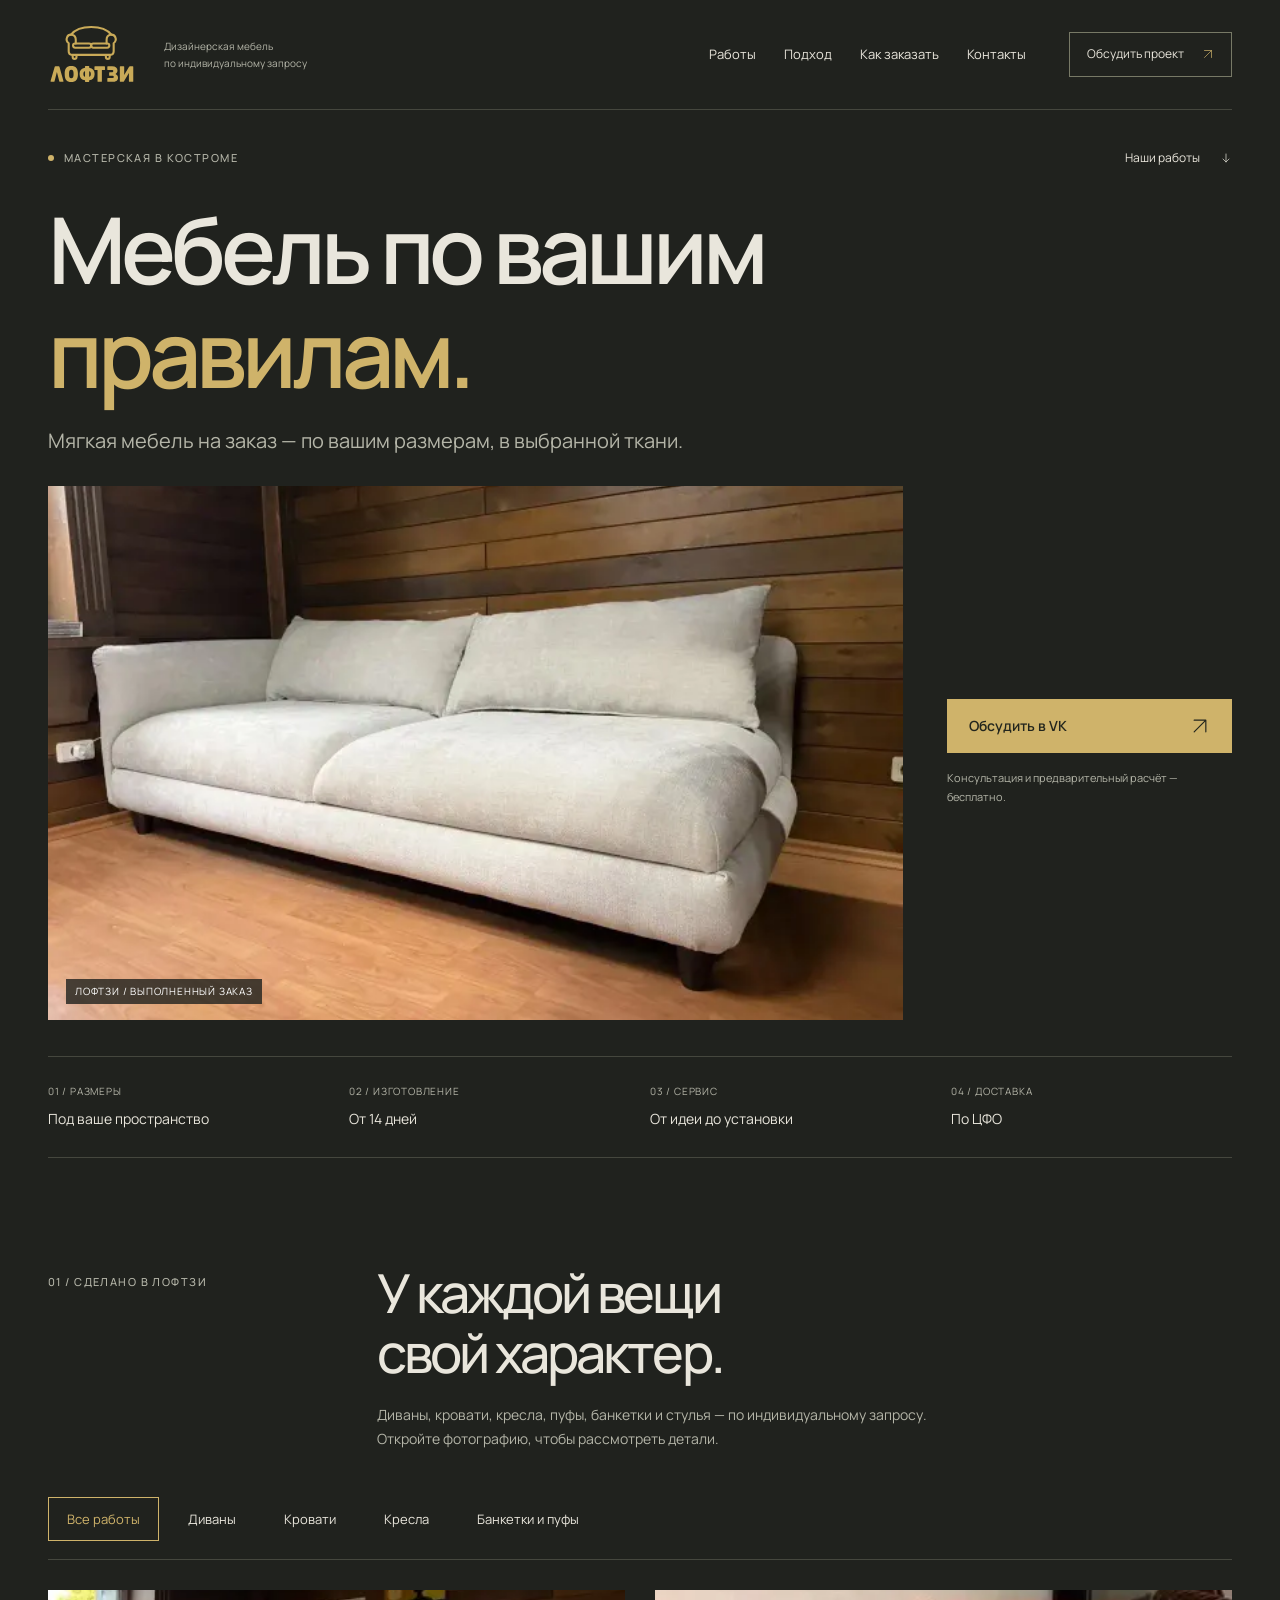
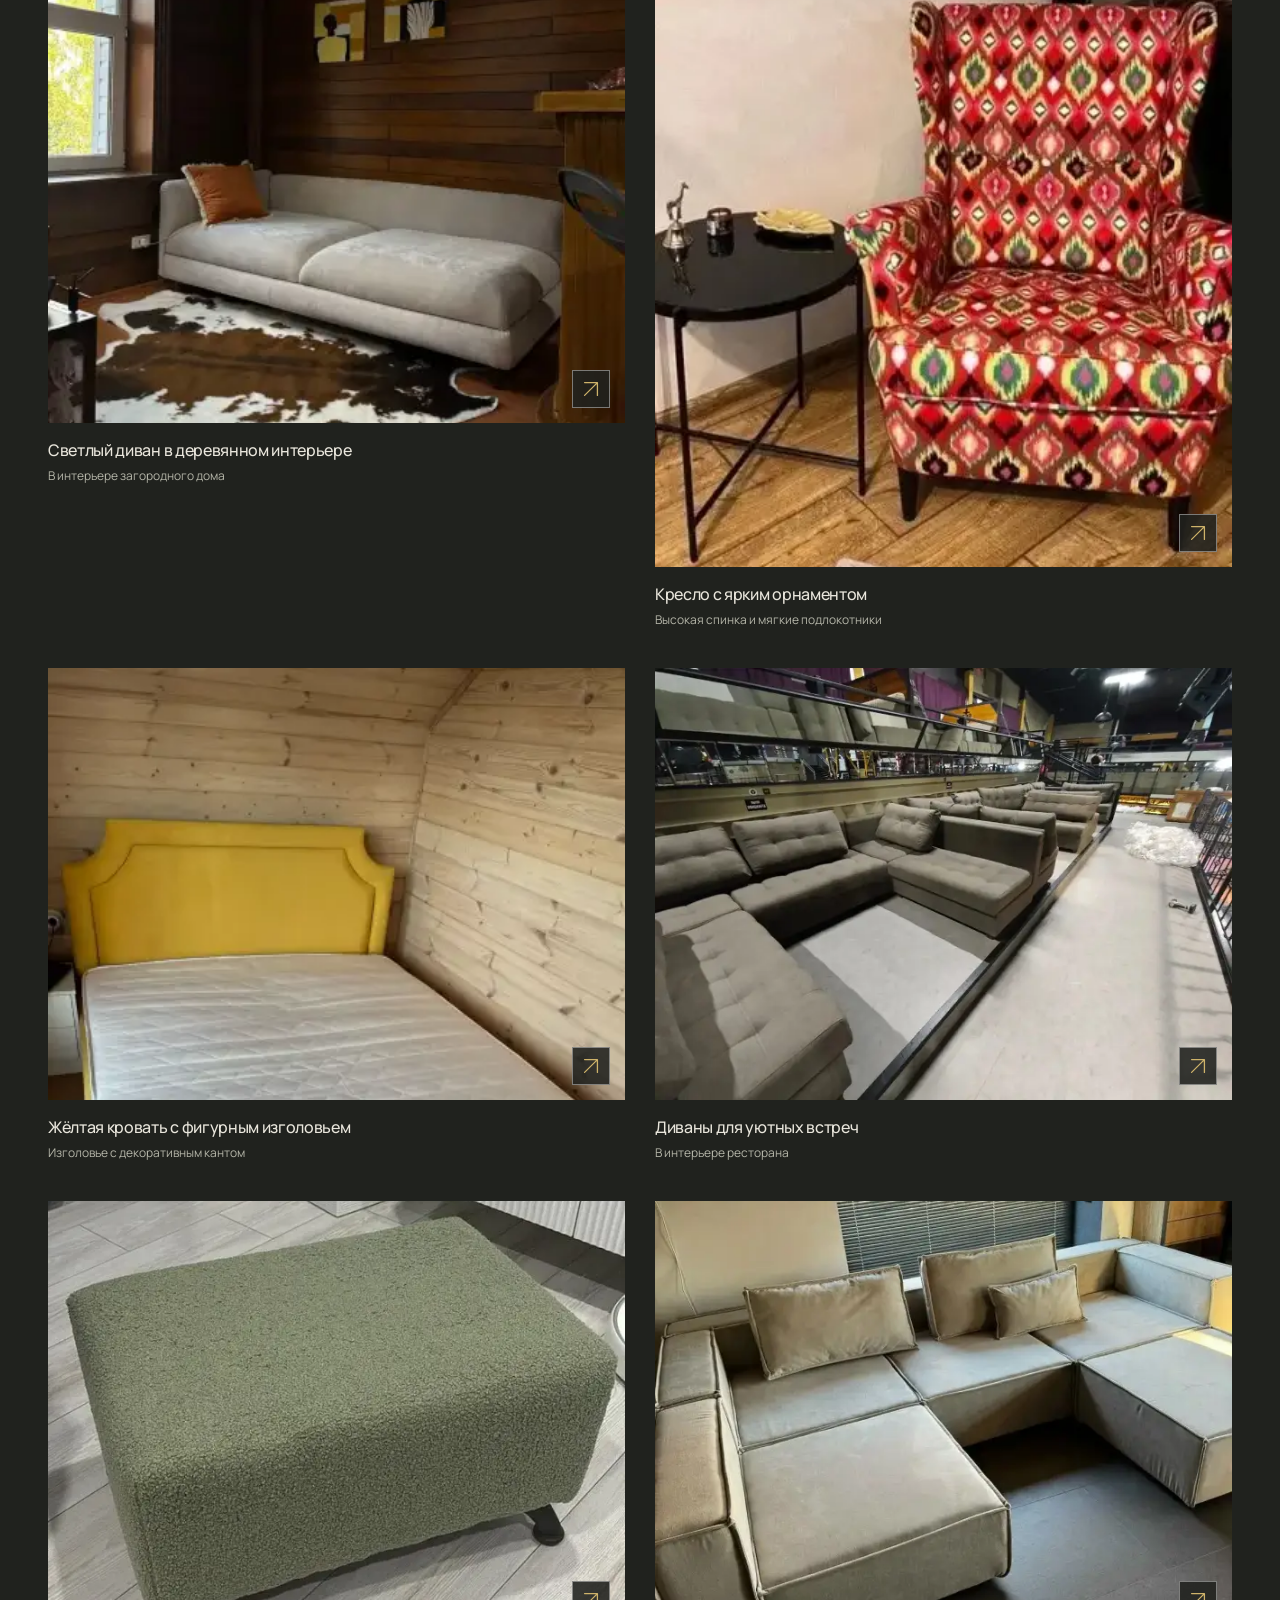
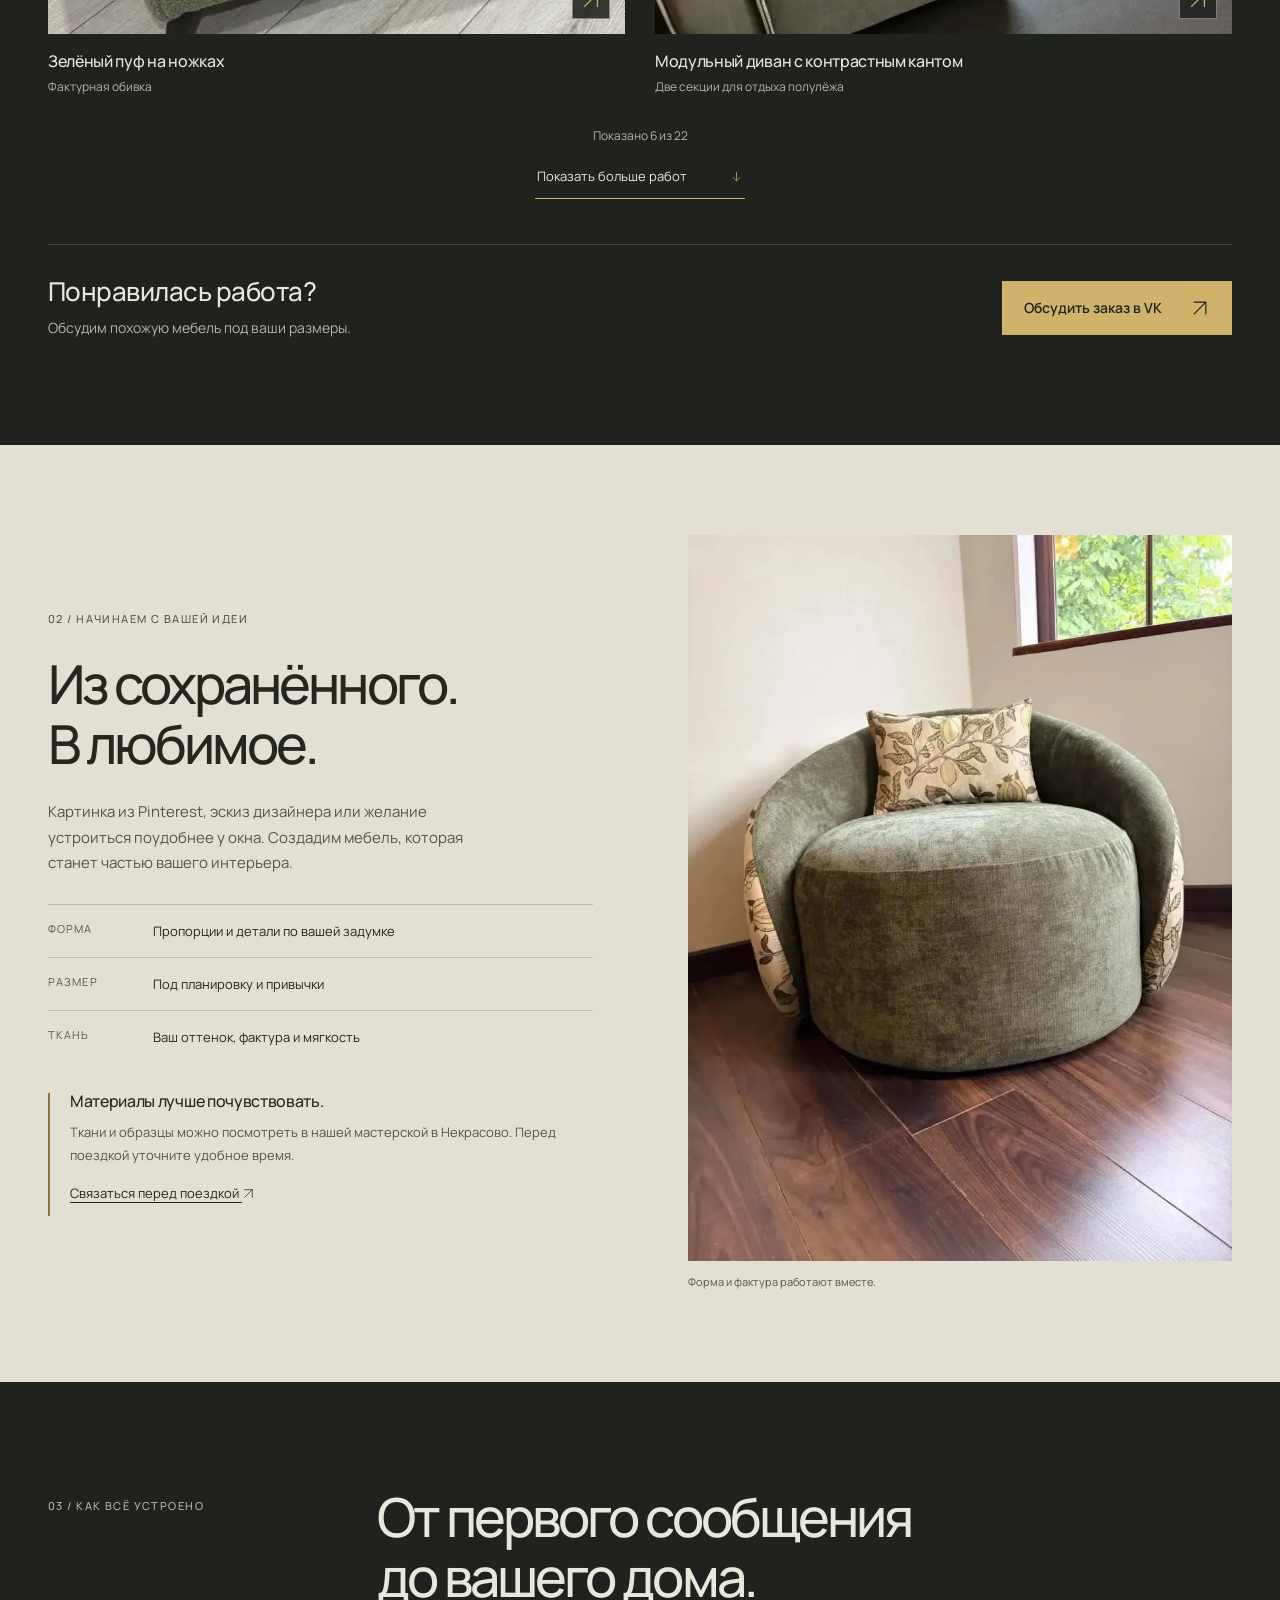
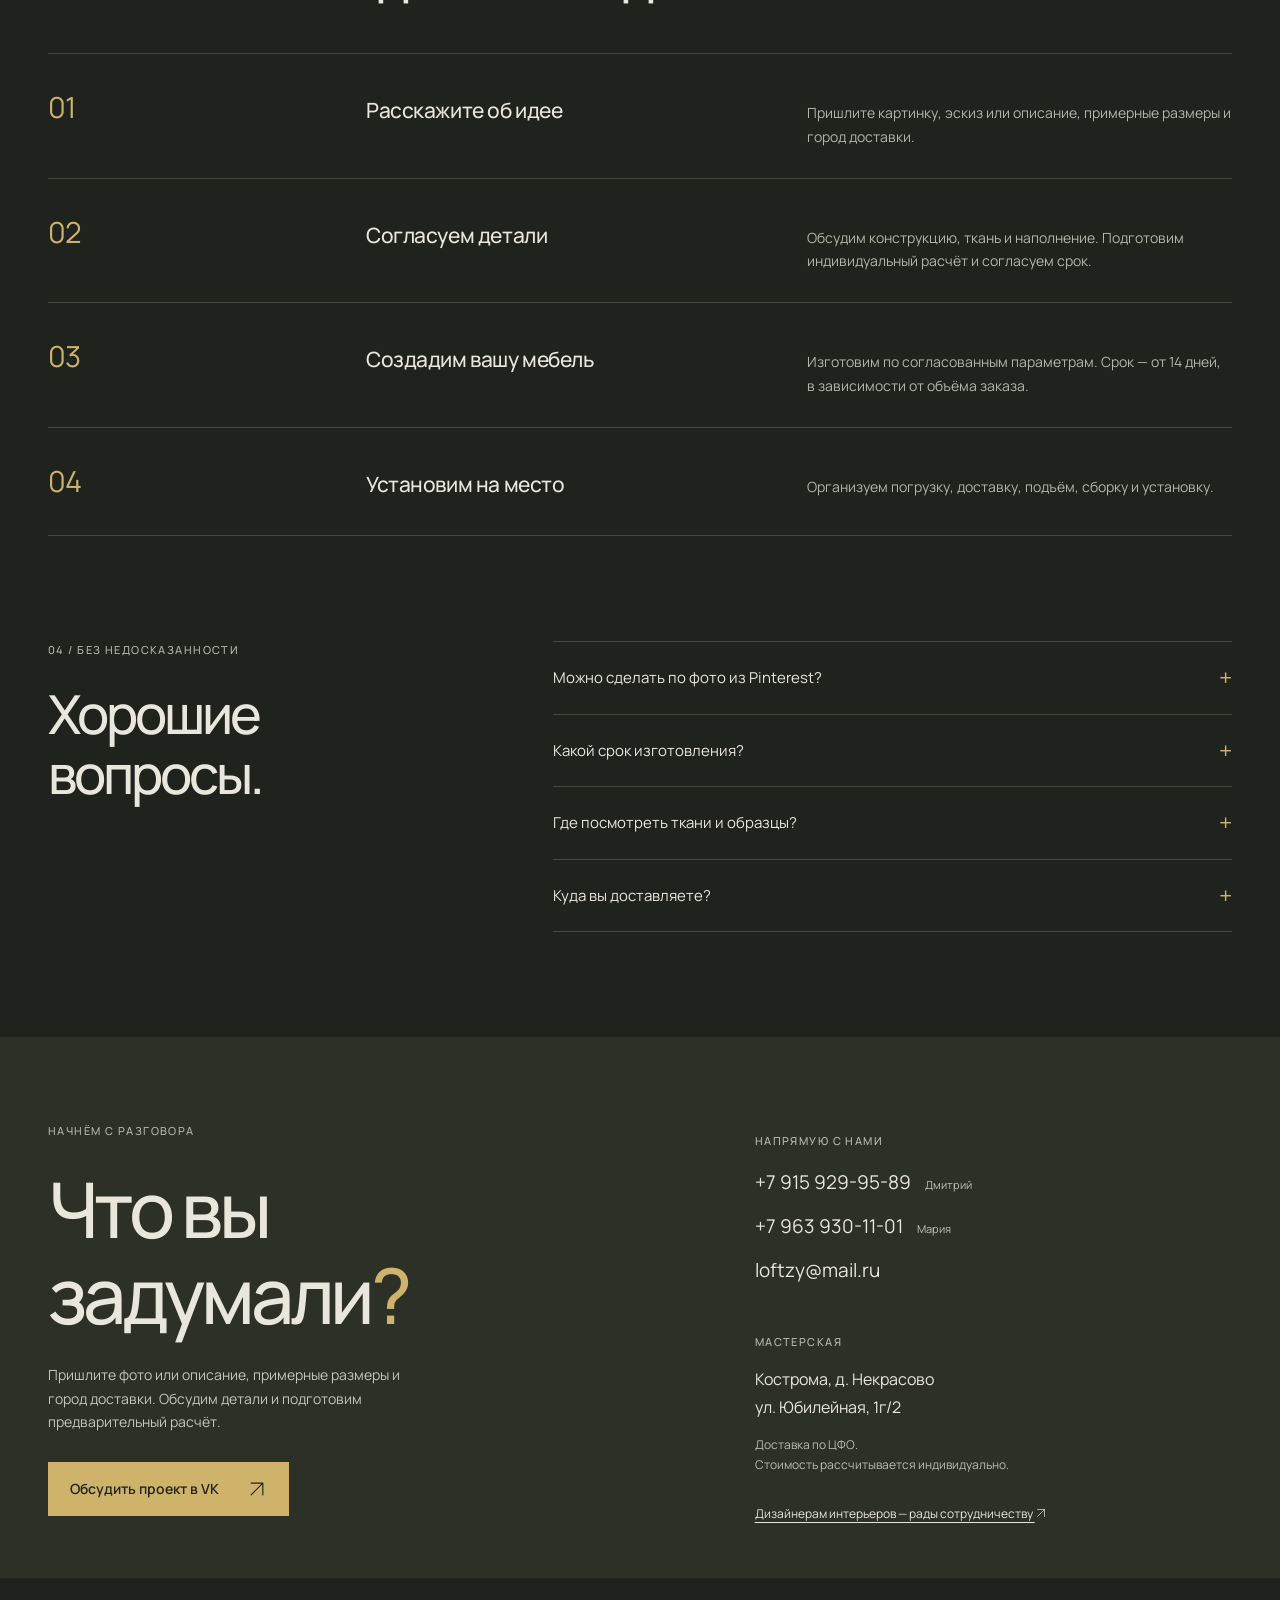
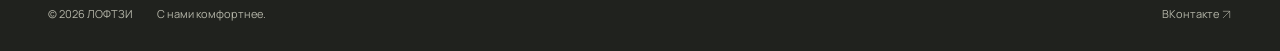
==== commit bdb596de: "Add Google Search Console verification" ====
--- a/index.html
+++ b/index.html
@@ -1 +1 @@
-<!DOCTYPE html><html lang="ru"><head><meta name="yandex-verification" content="11b5aa88a3157e9a"><meta charset="UTF-8"><meta name="viewport" content="width=device-width,initial-scale=1"><title>Мягкая мебель на заказ в Костроме — ЛОФТЗИ</title><meta name="description" content="Диваны, кровати, кресла, банкетки и пуфы по вашим размерам и выбранной ткани. Мастерская ЛОФТЗИ в Костроме. Изготовление от 14 дней, доставка по ЦФО."><meta name="robots" content="index,follow,max-image-preview:large"><meta name="theme-color" content="#20221e"><link rel="canonical" href="https://loftzy.ru/"><link rel="preload" href="/_astro/manrope-cyrillic-wght-normal.Dvxsihut.woff2" as="font" type="font/woff2" crossorigin="anonymous"><link rel="icon" href="data:image/svg+xml,%3csvg%20xmlns='http://www.w3.org/2000/svg'%20viewBox='170%20110%20295%20205'%20color='%23C9AA58'%3e%3ctitle%3eЛОФТЗИ%3c/title%3e%3cg%20id='sofa'%20fill='none'%20stroke='currentColor'%20stroke-width='11.5'%20stroke-linecap='round'%20stroke-linejoin='round'%3e%3cpath%20d='M207%20169%20C251%20112%20385%20112%20429%20169'/%3e%3cpath%20d='M233%20219%20L233%20198%20C233%20163%20194%20162%20185%20184%20C179%20198%20184%20209%20194%20217%20L194%20262%20Q194%20282%20214%20282%20L422%20282%20Q442%20282%20442%20262%20L442%20217%20C452%20209%20457%20198%20451%20184%20C442%20162%20403%20163%20403%20198%20L403%20219'/%3e%3crect%20x='218'%20y='219'%20width='100'%20height='23'%20rx='11.5'/%3e%3crect%20x='318'%20y='219'%20width='100'%20height='23'%20rx='11.5'/%3e%3cpath%20d='M216%20283%20L216%20294%20C216%20308%20237%20308%20237%20294%20L237%20283%20M399%20283%20L399%20294%20C399%20308%20420%20308%20420%20294%20L420%20283'/%3e%3c/g%3e%3c/svg%3e" type="image/svg+xml"><meta property="og:type" content="website"><meta property="og:locale" content="ru_RU"><meta property="og:site_name" content="ЛОФТЗИ"><meta property="og:title" content="Мягкая мебель на заказ в Костроме — ЛОФТЗИ"><meta property="og:description" content="Диваны, кровати, кресла, банкетки и пуфы по вашим размерам и выбранной ткани. Мастерская ЛОФТЗИ в Костроме. Изготовление от 14 дней, доставка по ЦФО."><meta property="og:url" content="https://loftzy.ru/"><meta property="og:image" content="https://loftzy.ru/_astro/08-light-straight-sofa.CKvQI7a4_Z1HxoUc.jpg"><meta property="og:image:width" content="1200"><meta property="og:image:height" content="630"><meta property="og:image:alt" content="Светлый диван, изготовленный мастерской ЛОФТЗИ"><meta name="twitter:card" content="summary_large_image"><meta name="twitter:title" content="Мягкая мебель на заказ в Костроме — ЛОФТЗИ"><meta name="twitter:description" content="Диваны, кровати, кресла, банкетки и пуфы по вашим размерам и выбранной ткани. Мастерская ЛОФТЗИ в Костроме. Изготовление от 14 дней, доставка по ЦФО."><meta name="twitter:image" content="https://loftzy.ru/_astro/08-light-straight-sofa.CKvQI7a4_Z1HxoUc.jpg"><script type="application/ld+json">{"@context":"https://schema.org","@type":"LocalBusiness","@id":"https://loftzy.ru/#business","name":"ЛОФТЗИ","alternateName":"LOFTZY","url":"https://loftzy.ru/","description":"Диваны, кровати, кресла, банкетки и пуфы по вашим размерам и выбранной ткани. Мастерская ЛОФТЗИ в Костроме. Изготовление от 14 дней, доставка по ЦФО.","image":"https://loftzy.ru/_astro/08-light-straight-sofa.CKvQI7a4_Z1HxoUc.jpg","logo":"data:image/svg+xml,%3csvg%20xmlns='http://www.w3.org/2000/svg'%20viewBox='80%20110%20485%20340'%20color='%23C9AA58'%3e%3ctitle%3e%D0%9B%D0%9E%D0%A4%D0%A2%D0%97%D0%98%3c/title%3e%3cg%20id='sofa'%20fill='none'%20stroke='currentColor'%20stroke-width='11.5'%20stroke-linecap='round'%20stroke-linejoin='round'%3e%3cpath%20d='M207%20169%20C251%20112%20385%20112%20429%20169'/%3e%3cpath%20d='M233%20219%20L233%20198%20C233%20163%20194%20162%20185%20184%20C179%20198%20184%20209%20194%20217%20L194%20262%20Q194%20282%20214%20282%20L422%20282%20Q442%20282%20442%20262%20L442%20217%20C452%20209%20457%20198%20451%20184%20C442%20162%20403%20163%20403%20198%20L403%20219'/%3e%3crect%20x='218'%20y='219'%20width='100'%20height='23'%20rx='11.5'/%3e%3crect%20x='318'%20y='219'%20width='100'%20height='23'%20rx='11.5'/%3e%3cpath%20d='M216%20283%20L216%20294%20C216%20308%20237%20308%20237%20294%20L237%20283%20M399%20283%20L399%20294%20C399%20308%20420%20308%20420%20294%20L420%20283'/%3e%3c/g%3e%3cg%20id='wordmark'%20fill='currentColor'%20fill-rule='evenodd'%3e%3cpath%20d='M96%20432%20Q93%20432%2094%20428%20L117%20348%20Q118%20345%20121%20345%20L139%20345%20Q142%20345%20143%20348%20L165%20428%20Q167%20432%20163%20432%20L146%20432%20Q143%20432%20142%20429%20L129%20377%20L116%20429%20Q115%20432%20112%20432%20Z'/%3e%3cpath%20d='M208%20344%20C182%20344%20172%20358%20172%20388%20C172%20419%20182%20433%20208%20433%20C234%20433%20245%20419%20245%20388%20C245%20358%20234%20344%20208%20344%20Z%20M208%20365%20C218%20365%20221%20372%20221%20388%20C221%20405%20218%20412%20208%20412%20C198%20412%20196%20405%20196%20388%20C196%20372%20198%20365%20208%20365%20Z'/%3e%3cpath%20d='M284%20346%20Q284%20344%20287%20344%20L304%20344%20Q307%20344%20307%20346%20L307%20354%20C327%20357%20337%20370%20337%20388%20C337%20409%20326%20421%20307%20424%20L307%20431%20Q307%20433%20304%20433%20L287%20433%20Q284%20433%20284%20431%20L284%20424%20C265%20421%20254%20409%20254%20388%20C254%20370%20264%20357%20284%20354%20Z%20M284%20374%20C277%20376%20275%20381%20275%20388%20C275%20397%20277%20401%20284%20404%20Z%20M307%20374%20L307%20404%20C314%20401%20316%20397%20316%20388%20C316%20381%20314%20376%20307%20374%20Z'/%3e%3cpath%20d='M339%20345%20L391%20345%20Q394%20345%20394%20348%20L394%20363%20Q394%20366%20391%20366%20L377%20366%20L377%20429%20Q377%20432%20374%20432%20L356%20432%20Q353%20432%20353%20429%20L353%20366%20L339%20366%20Q336%20366%20336%20363%20L336%20348%20Q336%20345%20339%20345%20Z'/%3e%3cpath%20d='M410%20345%20L433%20345%20C453%20345%20463%20354%20463%20369%20C463%20378%20459%20384%20452%20388%20C461%20392%20466%20399%20466%20409%20C466%20425%20454%20432%20434%20432%20L410%20432%20Q407%20432%20407%20429%20L407%20414%20Q407%20411%20410%20411%20L431%20411%20C439%20411%20443%20409%20443%20405%20C443%20400%20439%20398%20431%20398%20L420%20398%20Q417%20398%20417%20395%20L417%20382%20Q417%20379%20420%20379%20L430%20379%20C437%20379%20440%20377%20440%20372%20C440%20368%20437%20366%20430%20366%20L410%20366%20Q407%20366%20407%20363%20L407%20348%20Q407%20345%20410%20345%20Z'/%3e%3cpath%20d='M479%20345%20L497%20345%20Q500%20345%20500%20348%20L500%20394%20L527%20348%20Q529%20345%20532%20345%20L547%20345%20Q550%20345%20550%20348%20L550%20429%20Q550%20432%20547%20432%20L529%20432%20Q526%20432%20526%20429%20L526%20383%20L499%20429%20Q497%20432%20494%20432%20L479%20432%20Q476%20432%20476%20429%20L476%20348%20Q476%20345%20479%20345%20Z'/%3e%3c/g%3e%3c/svg%3e","telephone":["+79159299589","+79639301101"],"email":"loftzy@mail.ru","address":{"@type":"PostalAddress","streetAddress":"ул. Юбилейная, 1г/2","addressLocality":"д. Некрасово","addressRegion":"Костромская область","addressCountry":"RU"},"areaServed":"Центральный федеральный округ","sameAs":["https://vk.ru/new_mebel44"]}</script><link rel="stylesheet" href="/_astro/index.DH4c8HX-.css"></head><body><a class="skip" href="#main">Перейти к содержимому</a><header class="shell header"><a class="brand" href="#" aria-label="ЛОФТЗИ — в начало"><img src="data:image/svg+xml,%3csvg%20xmlns='http://www.w3.org/2000/svg'%20viewBox='80%20110%20485%20340'%20color='%23C9AA58'%3e%3ctitle%3eЛОФТЗИ%3c/title%3e%3cg%20id='sofa'%20fill='none'%20stroke='currentColor'%20stroke-width='11.5'%20stroke-linecap='round'%20stroke-linejoin='round'%3e%3cpath%20d='M207%20169%20C251%20112%20385%20112%20429%20169'/%3e%3cpath%20d='M233%20219%20L233%20198%20C233%20163%20194%20162%20185%20184%20C179%20198%20184%20209%20194%20217%20L194%20262%20Q194%20282%20214%20282%20L422%20282%20Q442%20282%20442%20262%20L442%20217%20C452%20209%20457%20198%20451%20184%20C442%20162%20403%20163%20403%20198%20L403%20219'/%3e%3crect%20x='218'%20y='219'%20width='100'%20height='23'%20rx='11.5'/%3e%3crect%20x='318'%20y='219'%20width='100'%20height='23'%20rx='11.5'/%3e%3cpath%20d='M216%20283%20L216%20294%20C216%20308%20237%20308%20237%20294%20L237%20283%20M399%20283%20L399%20294%20C399%20308%20420%20308%20420%20294%20L420%20283'/%3e%3c/g%3e%3cg%20id='wordmark'%20fill='currentColor'%20fill-rule='evenodd'%3e%3cpath%20d='M96%20432%20Q93%20432%2094%20428%20L117%20348%20Q118%20345%20121%20345%20L139%20345%20Q142%20345%20143%20348%20L165%20428%20Q167%20432%20163%20432%20L146%20432%20Q143%20432%20142%20429%20L129%20377%20L116%20429%20Q115%20432%20112%20432%20Z'/%3e%3cpath%20d='M208%20344%20C182%20344%20172%20358%20172%20388%20C172%20419%20182%20433%20208%20433%20C234%20433%20245%20419%20245%20388%20C245%20358%20234%20344%20208%20344%20Z%20M208%20365%20C218%20365%20221%20372%20221%20388%20C221%20405%20218%20412%20208%20412%20C198%20412%20196%20405%20196%20388%20C196%20372%20198%20365%20208%20365%20Z'/%3e%3cpath%20d='M284%20346%20Q284%20344%20287%20344%20L304%20344%20Q307%20344%20307%20346%20L307%20354%20C327%20357%20337%20370%20337%20388%20C337%20409%20326%20421%20307%20424%20L307%20431%20Q307%20433%20304%20433%20L287%20433%20Q284%20433%20284%20431%20L284%20424%20C265%20421%20254%20409%20254%20388%20C254%20370%20264%20357%20284%20354%20Z%20M284%20374%20C277%20376%20275%20381%20275%20388%20C275%20397%20277%20401%20284%20404%20Z%20M307%20374%20L307%20404%20C314%20401%20316%20397%20316%20388%20C316%20381%20314%20376%20307%20374%20Z'/%3e%3cpath%20d='M339%20345%20L391%20345%20Q394%20345%20394%20348%20L394%20363%20Q394%20366%20391%20366%20L377%20366%20L377%20429%20Q377%20432%20374%20432%20L356%20432%20Q353%20432%20353%20429%20L353%20366%20L339%20366%20Q336%20366%20336%20363%20L336%20348%20Q336%20345%20339%20345%20Z'/%3e%3cpath%20d='M410%20345%20L433%20345%20C453%20345%20463%20354%20463%20369%20C463%20378%20459%20384%20452%20388%20C461%20392%20466%20399%20466%20409%20C466%20425%20454%20432%20434%20432%20L410%20432%20Q407%20432%20407%20429%20L407%20414%20Q407%20411%20410%20411%20L431%20411%20C439%20411%20443%20409%20443%20405%20C443%20400%20439%20398%20431%20398%20L420%20398%20Q417%20398%20417%20395%20L417%20382%20Q417%20379%20420%20379%20L430%20379%20C437%20379%20440%20377%20440%20372%20C440%20368%20437%20366%20430%20366%20L410%20366%20Q407%20366%20407%20363%20L407%20348%20Q407%20345%20410%20345%20Z'/%3e%3cpath%20d='M479%20345%20L497%20345%20Q500%20345%20500%20348%20L500%20394%20L527%20348%20Q529%20345%20532%20345%20L547%20345%20Q550%20345%20550%20348%20L550%20429%20Q550%20432%20547%20432%20L529%20432%20Q526%20432%20526%20429%20L526%20383%20L499%20429%20Q497%20432%20494%20432%20L479%20432%20Q476%20432%20476%20429%20L476%20348%20Q476%20345%20479%20345%20Z'/%3e%3c/g%3e%3c/svg%3e" alt="ЛОФТЗИ" width="90" height="63"></a><p class="brand-caption">Дизайнерская мебель <br>по индивидуальному запросу</p><nav id="v2-nav" aria-label="Главная навигация"><a href="#projects">Работы</a><a href="#idea">Подход</a><a href="#order">Как заказать</a><a href="#contacts">Контакты</a></nav><a class="header-action" href="https://vk.me/new_mebel44" target="_blank" rel="noopener noreferrer">Обсудить проект <span aria-hidden="true"><svg class="arrow-icon" width="24" height="24" viewBox="0 0 24 24" fill="none" aria-hidden="true" focusable="false"><path d="M5 19 19 5M5 5h14v14" stroke="currentColor" stroke-width="1.4" stroke-linecap="round" stroke-linejoin="round"></path></svg></span></a><button class="menu" aria-controls="v2-nav" aria-expanded="false" aria-label="Открыть меню"><span></span><span></span></button></header><main id="main"><section class="hero shell"><div class="hero-top"><p class="kicker"><span></span>Мастерская в Костроме</p><a class="quiet-link" href="#projects">Наши работы <span aria-hidden="true"><svg class="arrow-icon" width="24" height="24" viewBox="0 0 24 24" fill="none" aria-hidden="true" focusable="false"><path d="M12 4v16m-6-6 6 6 6-6" stroke="currentColor" stroke-width="1.4" stroke-linecap="round" stroke-linejoin="round"></path></svg></span></a></div><h1>Мебель по вашим <br><span>правилам.</span></h1><p class="hero-offer">Мягкая мебель на заказ — по вашим размерам, в выбранной ткани.</p><div class="hero-layout"><figure class="hero-image"><img src="/_astro/08-light-straight-sofa.CKvQI7a4_THXPz.webp" srcset="/_astro/08-light-straight-sofa.CKvQI7a4_1ACW5b.webp 640w, /_astro/08-light-straight-sofa.CKvQI7a4_Z1N13Fw.webp 960w, /_astro/08-light-straight-sofa.CKvQI7a4_THXPz.webp 1280w" alt="Светлый диван с мягкими подушками в деревянном интерьере" sizes="(max-width:700px) calc(100vw - 40px), (max-width:900px) calc(100vw - 64px), (max-width:1416px) 67vw, 957px" loading="eager" fetchpriority="high" decoding="async" width="1280" height="960"><figcaption>ЛОФТЗИ / Выполненный заказ</figcaption></figure><div class="hero-side"><a class="button" href="https://vk.me/new_mebel44" target="_blank" rel="noopener noreferrer">Обсудить в VK <span aria-hidden="true"><svg class="arrow-icon" width="24" height="24" viewBox="0 0 24 24" fill="none" aria-hidden="true" focusable="false"><path d="M5 19 19 5M5 5h14v14" stroke="currentColor" stroke-width="1.4" stroke-linecap="round" stroke-linejoin="round"></path></svg></span></a><p class="small">Консультация и предварительный расчёт — бесплатно.</p></div></div></section><div class="facts shell"><p><span>01 / Размеры</span>Под ваше пространство</p><p><span>02 / Изготовление</span>От 14 дней</p><p><span>03 / Сервис</span>От идеи до установки</p><p><span>04 / Доставка</span>По ЦФО</p></div><section class="projects shell section" id="projects"><div class="section-head"><p class="kicker">01 / Сделано в ЛОФТЗИ</p><div><h2>У каждой вещи <br>свой характер.</h2><p>Диваны, кровати, кресла, пуфы, банкетки и стулья — по индивидуальному запросу. <br>Откройте фотографию, чтобы рассмотреть детали.</p></div></div><div hidden data-gallery-controls class="filters" role="group" aria-label="Категории работ"><button data-filter="all" aria-pressed="true">Все работы</button><button data-filter="sofas" aria-pressed="false">Диваны</button><button data-filter="beds" aria-pressed="false">Кровати</button><button data-filter="chairs" aria-pressed="false">Кресла</button><button data-filter="small" aria-pressed="false">Банкетки и пуфы</button></div><div class="project-grid"><article class="project" data-category="sofas"><button class="project-image" data-photo data-src="/_astro/sofa-wood-interior.DeaSlUn8.webp" data-title="Светлый диван в деревянном интерьере" aria-label="Открыть: Светлый диван в деревянном интерьере" style="--position:50% 75%;--aspect:4 / 3"><img src="/_astro/sofa-wood-interior.DeaSlUn8_Z1CnKb9.webp" srcset="/_astro/sofa-wood-interior.DeaSlUn8_xOMay.webp 400w, /_astro/sofa-wood-interior.DeaSlUn8_1G21nS.webp 640w, /_astro/sofa-wood-interior.DeaSlUn8_Z1ya1E4.webp 960w" alt="Светлый диван в деревянном интерьере" sizes="(max-width:600px) calc(100vw - 40px), (max-width:1416px) 46vw, 645px" loading="lazy" decoding="async" width="1280" height="1707"><span aria-hidden="true"><svg class="arrow-icon" width="24" height="24" viewBox="0 0 24 24" fill="none" aria-hidden="true" focusable="false"><path d="M5 19 19 5M5 5h14v14" stroke="currentColor" stroke-width="1.4" stroke-linecap="round" stroke-linejoin="round"></path></svg></span></button><div class="project-caption"><h3>Светлый диван в деревянном интерьере</h3><span>В интерьере загородного дома</span></div><noscript><a href="/_astro/sofa-wood-interior.DeaSlUn8.webp">Открыть фото: Светлый диван в деревянном интерьере</a></noscript></article><article class="project" data-category="chairs"><button class="project-image" data-photo data-src="/_astro/bright-armchair.XaVe8ow7.webp" data-title="Кресло с ярким орнаментом" aria-label="Открыть: Кресло с ярким орнаментом" style="--position:50% 85%;--aspect:1 / 1"><img src="/_astro/bright-armchair.XaVe8ow7_Z1w28OA.webp" srcset="/_astro/bright-armchair.XaVe8ow7_1B3Qbo.webp 400w" alt="Кресло с ярким орнаментом" sizes="(max-width:600px) calc(100vw - 40px), (max-width:1416px) 46vw, 645px" loading="lazy" decoding="async" width="480" height="854"><span aria-hidden="true"><svg class="arrow-icon" width="24" height="24" viewBox="0 0 24 24" fill="none" aria-hidden="true" focusable="false"><path d="M5 19 19 5M5 5h14v14" stroke="currentColor" stroke-width="1.4" stroke-linecap="round" stroke-linejoin="round"></path></svg></span></button><div class="project-caption"><h3>Кресло с ярким орнаментом</h3><span>Высокая спинка и мягкие подлокотники</span></div><noscript><a href="/_astro/bright-armchair.XaVe8ow7.webp">Открыть фото: Кресло с ярким орнаментом</a></noscript></article><article class="project" data-category="beds"><button class="project-image" data-photo data-src="/_astro/yellow-bed.DB8I8ac2.webp" data-title="Жёлтая кровать с фигурным изголовьем" aria-label="Открыть: Жёлтая кровать с фигурным изголовьем" style="--position:50% 0%;--aspect:4 / 3"><img src="/_astro/yellow-bed.DB8I8ac2_jIqeE.webp" srcset="/_astro/yellow-bed.DB8I8ac2_Y3p8o.webp 400w, /_astro/yellow-bed.DB8I8ac2_EDnmM.webp 640w, /_astro/yellow-bed.DB8I8ac2_Z2v2JqL.webp 960w" alt="Жёлтая кровать с фигурным изголовьем" sizes="(max-width:600px) calc(100vw - 40px), (max-width:1416px) 46vw, 645px" loading="lazy" decoding="async" width="1280" height="1707"><span aria-hidden="true"><svg class="arrow-icon" width="24" height="24" viewBox="0 0 24 24" fill="none" aria-hidden="true" focusable="false"><path d="M5 19 19 5M5 5h14v14" stroke="currentColor" stroke-width="1.4" stroke-linecap="round" stroke-linejoin="round"></path></svg></span></button><div class="project-caption"><h3>Жёлтая кровать с фигурным изголовьем</h3><span>Изголовье с декоративным кантом</span></div><noscript><a href="/_astro/yellow-bed.DB8I8ac2.webp">Открыть фото: Жёлтая кровать с фигурным изголовьем</a></noscript></article><article class="project" data-category="sofas"><button class="project-image" data-photo data-src="/_astro/lounge-sofas.V5eI8ywb.webp" data-title="Диваны для уютных встреч" aria-label="Открыть: Диваны для уютных встреч" style="--position:40% 55%;--aspect:4 / 3"><img src="/_astro/lounge-sofas.V5eI8ywb_nlhSD.webp" srcset="/_astro/lounge-sofas.V5eI8ywb_Z1Tr0II.webp 400w, /_astro/lounge-sofas.V5eI8ywb_2iIoHR.webp 640w, /_astro/lounge-sofas.V5eI8ywb_xJlbM.webp 960w" alt="Диваны для уютных встреч" sizes="(max-width:600px) calc(100vw - 40px), (max-width:1416px) 46vw, 645px" loading="lazy" decoding="async" width="1280" height="960"><span aria-hidden="true"><svg class="arrow-icon" width="24" height="24" viewBox="0 0 24 24" fill="none" aria-hidden="true" focusable="false"><path d="M5 19 19 5M5 5h14v14" stroke="currentColor" stroke-width="1.4" stroke-linecap="round" stroke-linejoin="round"></path></svg></span></button><div class="project-caption"><h3>Диваны для уютных встреч</h3><span>В интерьере ресторана</span></div><noscript><a href="/_astro/lounge-sofas.V5eI8ywb.webp">Открыть фото: Диваны для уютных встреч</a></noscript></article><article class="project" data-category="small"><button class="project-image" data-photo data-src="/_astro/green-pouf.CGPp6h_3.webp" data-title="Зелёный пуф на ножках" aria-label="Открыть: Зелёный пуф на ножках" style="--position:50% 65%;--aspect:4 / 3"><img src="/_astro/green-pouf.CGPp6h_3_Z1NmMvj.webp" srcset="/_astro/green-pouf.CGPp6h_3_ZPES1G.webp 400w, /_astro/green-pouf.CGPp6h_3_ythaR.webp 640w" alt="Зелёный пуф на ножках" sizes="(max-width:600px) calc(100vw - 40px), (max-width:1416px) 46vw, 645px" loading="lazy" decoding="async" width="720" height="1113"><span aria-hidden="true"><svg class="arrow-icon" width="24" height="24" viewBox="0 0 24 24" fill="none" aria-hidden="true" focusable="false"><path d="M5 19 19 5M5 5h14v14" stroke="currentColor" stroke-width="1.4" stroke-linecap="round" stroke-linejoin="round"></path></svg></span></button><div class="project-caption"><h3>Зелёный пуф на ножках</h3><span>Фактурная обивка</span></div><noscript><a href="/_astro/green-pouf.CGPp6h_3.webp">Открыть фото: Зелёный пуф на ножках</a></noscript></article><article class="project" data-category="sofas"><button class="project-image" data-photo data-src="/_astro/sectional-sofa.C0tZtjt7.webp" data-title="Модульный диван с контрастным кантом" aria-label="Открыть: Модульный диван с контрастным кантом" style="--position:50% 55%;--aspect:4 / 3"><img src="/_astro/sectional-sofa.C0tZtjt7_Z1EsB2U.webp" srcset="/_astro/sectional-sofa.C0tZtjt7_2ecdLT.webp 400w, /_astro/sectional-sofa.C0tZtjt7_Zbciyd.webp 640w, /_astro/sectional-sofa.C0tZtjt7_1JiQsa.webp 960w" alt="Модульный диван с контрастным кантом" sizes="(max-width:600px) calc(100vw - 40px), (max-width:1416px) 46vw, 645px" loading="lazy" decoding="async" width="1080" height="1440"><span aria-hidden="true"><svg class="arrow-icon" width="24" height="24" viewBox="0 0 24 24" fill="none" aria-hidden="true" focusable="false"><path d="M5 19 19 5M5 5h14v14" stroke="currentColor" stroke-width="1.4" stroke-linecap="round" stroke-linejoin="round"></path></svg></span></button><div class="project-caption"><h3>Модульный диван с контрастным кантом</h3><span>Две секции для отдыха полулёжа</span></div><noscript><a href="/_astro/sectional-sofa.C0tZtjt7.webp">Открыть фото: Модульный диван с контрастным кантом</a></noscript></article><article class="project" data-category="small"><button class="project-image" data-photo data-src="/_astro/blue-bench.C1_pgEWn.webp" data-title="Банкетка с мягкими подлокотниками" aria-label="Открыть: Банкетка с мягкими подлокотниками" style="--position:50% 50%;--aspect:4 / 3"><img src="/_astro/blue-bench.C1_pgEWn_2iyiwl.webp" srcset="/_astro/blue-bench.C1_pgEWn_Z2qpKRE.webp 400w, /_astro/blue-bench.C1_pgEWn_2iyiwl.webp 640w" alt="Банкетка с мягкими подлокотниками" sizes="(max-width:600px) calc(100vw - 40px), (max-width:1416px) 46vw, 645px" loading="lazy" decoding="async" width="640" height="480"><span aria-hidden="true"><svg class="arrow-icon" width="24" height="24" viewBox="0 0 24 24" fill="none" aria-hidden="true" focusable="false"><path d="M5 19 19 5M5 5h14v14" stroke="currentColor" stroke-width="1.4" stroke-linecap="round" stroke-linejoin="round"></path></svg></span></button><div class="project-caption"><h3>Банкетка с мягкими подлокотниками</h3><span>Голубая обивка и округлые подлокотники</span></div><noscript><a href="/_astro/blue-bench.C1_pgEWn.webp">Открыть фото: Банкетка с мягкими подлокотниками</a></noscript></article><article class="project" data-category="sofas"><button class="project-image" data-photo data-src="/_astro/corner-sofa-pouf.xrxi80Bk.webp" data-title="Угловой диван с отдельным пуфом" aria-label="Открыть: Угловой диван с отдельным пуфом" style="--position:50% 50%;--aspect:4 / 3"><img src="/_astro/corner-sofa-pouf.xrxi80Bk_Z7CRoM.webp" srcset="/_astro/corner-sofa-pouf.xrxi80Bk_1yVIWJ.webp 400w" alt="Угловой диван с отдельным пуфом" sizes="(max-width:600px) calc(100vw - 40px), (max-width:1416px) 46vw, 645px" loading="lazy" decoding="async" width="638" height="480"><span aria-hidden="true"><svg class="arrow-icon" width="24" height="24" viewBox="0 0 24 24" fill="none" aria-hidden="true" focusable="false"><path d="M5 19 19 5M5 5h14v14" stroke="currentColor" stroke-width="1.4" stroke-linecap="round" stroke-linejoin="round"></path></svg></span></button><div class="project-caption"><h3>Угловой диван с отдельным пуфом</h3><span>Пуф в одной обивке с диваном</span></div><noscript><a href="/_astro/corner-sofa-pouf.xrxi80Bk.webp">Открыть фото: Угловой диван с отдельным пуфом</a></noscript></article><article class="project" data-category="beds"><button class="project-image" data-photo data-src="/_astro/light-bed.BdZGctZG.webp" data-title="Кровать с мягким изголовьем" aria-label="Открыть: Кровать с мягким изголовьем" style="--position:50% 60%;--aspect:4 / 3"><img src="/_astro/light-bed.BdZGctZG_nqEmU.webp" srcset="/_astro/light-bed.BdZGctZG_Zt3EwU.webp 400w, /_astro/light-bed.BdZGctZG_ZOgIVQ.webp 640w, /_astro/light-bed.BdZGctZG_ZeGYwz.webp 960w" alt="Кровать с мягким изголовьем" sizes="(max-width:600px) calc(100vw - 40px), (max-width:1416px) 46vw, 645px" loading="lazy" decoding="async" width="1280" height="960"><span aria-hidden="true"><svg class="arrow-icon" width="24" height="24" viewBox="0 0 24 24" fill="none" aria-hidden="true" focusable="false"><path d="M5 19 19 5M5 5h14v14" stroke="currentColor" stroke-width="1.4" stroke-linecap="round" stroke-linejoin="round"></path></svg></span></button><div class="project-caption"><h3>Кровать с мягким изголовьем</h3><span>Вертикальные швы на основании</span></div><noscript><a href="/_astro/light-bed.BdZGctZG.webp">Открыть фото: Кровать с мягким изголовьем</a></noscript></article><article class="project" data-category="beds"><button class="project-image" data-photo data-src="/_astro/boucle-bed.D7fgNH0t.webp" data-title="Кровать в светлой фактурной обивке" aria-label="Открыть: Кровать в светлой фактурной обивке" style="--position:50% 65%;--aspect:4 / 3"><img src="/_astro/boucle-bed.D7fgNH0t_rAcnc.webp" srcset="/_astro/boucle-bed.D7fgNH0t_19jh6l.webp 400w, /_astro/boucle-bed.D7fgNH0t_OTfkJ.webp 640w, /_astro/boucle-bed.D7fgNH0t_Z2kLRsO.webp 960w" alt="Кровать в светлой фактурной обивке" sizes="(max-width:600px) calc(100vw - 40px), (max-width:1416px) 46vw, 645px" loading="lazy" decoding="async" width="1280" height="1707"><span aria-hidden="true"><svg class="arrow-icon" width="24" height="24" viewBox="0 0 24 24" fill="none" aria-hidden="true" focusable="false"><path d="M5 19 19 5M5 5h14v14" stroke="currentColor" stroke-width="1.4" stroke-linecap="round" stroke-linejoin="round"></path></svg></span></button><div class="project-caption"><h3>Кровать в светлой фактурной обивке</h3><span>Светлая обивка с выраженной фактурой</span></div><noscript><a href="/_astro/boucle-bed.D7fgNH0t.webp">Открыть фото: Кровать в светлой фактурной обивке</a></noscript></article><article class="project" data-category="small"><button class="project-image" data-photo data-src="/_astro/round-pouf.HEbXRthS.webp" data-title="Круглый пуф" aria-label="Открыть: Круглый пуф" style="--position:50% 45%;--aspect:4 / 3"><img src="/_astro/round-pouf.HEbXRthS_1zPoNn.webp" srcset="/_astro/round-pouf.HEbXRthS_1Gs2f.webp 400w, /_astro/round-pouf.HEbXRthS_1BaYpy.webp 640w, /_astro/round-pouf.HEbXRthS_1zPoNn.webp 960w" alt="Круглый пуф" sizes="(max-width:600px) calc(100vw - 40px), (max-width:1416px) 46vw, 645px" loading="lazy" decoding="async" width="960" height="1280"><span aria-hidden="true"><svg class="arrow-icon" width="24" height="24" viewBox="0 0 24 24" fill="none" aria-hidden="true" focusable="false"><path d="M5 19 19 5M5 5h14v14" stroke="currentColor" stroke-width="1.4" stroke-linecap="round" stroke-linejoin="round"></path></svg></span></button><div class="project-caption"><h3>Круглый пуф</h3><span>Круглая форма без ножек</span></div><noscript><a href="/_astro/round-pouf.HEbXRthS.webp">Открыть фото: Круглый пуф</a></noscript></article><article class="project" data-category="small"><button class="project-image" data-photo data-src="/_astro/tufted-bench.DoH8HAS_.webp" data-title="Банкетка с каретной стяжкой" aria-label="Открыть: Банкетка с каретной стяжкой" style="--position:35% 75%;--aspect:4 / 3"><img src="/_astro/tufted-bench.DoH8HAS__1BUqiH.webp" srcset="/_astro/tufted-bench.DoH8HAS__ZWENtS.webp 400w, /_astro/tufted-bench.DoH8HAS__1Ui0qQ.webp 640w, /_astro/tufted-bench.DoH8HAS__1BUqiH.webp 960w" alt="Банкетка с каретной стяжкой" sizes="(max-width:600px) calc(100vw - 40px), (max-width:1416px) 46vw, 645px" loading="lazy" decoding="async" width="960" height="1280"><span aria-hidden="true"><svg class="arrow-icon" width="24" height="24" viewBox="0 0 24 24" fill="none" aria-hidden="true" focusable="false"><path d="M5 19 19 5M5 5h14v14" stroke="currentColor" stroke-width="1.4" stroke-linecap="round" stroke-linejoin="round"></path></svg></span></button><div class="project-caption"><h3>Банкетка с каретной стяжкой</h3><span>В интерьере прихожей</span></div><noscript><a href="/_astro/tufted-bench.DoH8HAS_.webp">Открыть фото: Банкетка с каретной стяжкой</a></noscript></article><article class="project" data-category="small"><button class="project-image" data-photo data-src="/_astro/classic-bench.iNkU5Ffa.webp" data-title="Банкетка с фигурной спинкой" aria-label="Открыть: Банкетка с фигурной спинкой" style="--position:50% 50%;--aspect:4 / 3"><img src="/_astro/classic-bench.iNkU5Ffa_2vjhTw.webp" srcset="/_astro/classic-bench.iNkU5Ffa_Z1GQ7x4.webp 400w, /_astro/classic-bench.iNkU5Ffa_2vjhTw.webp 640w" alt="Банкетка с фигурной спинкой" sizes="(max-width:600px) calc(100vw - 40px), (max-width:1416px) 46vw, 645px" loading="lazy" decoding="async" width="640" height="480"><span aria-hidden="true"><svg class="arrow-icon" width="24" height="24" viewBox="0 0 24 24" fill="none" aria-hidden="true" focusable="false"><path d="M5 19 19 5M5 5h14v14" stroke="currentColor" stroke-width="1.4" stroke-linecap="round" stroke-linejoin="round"></path></svg></span></button><div class="project-caption"><h3>Банкетка с фигурной спинкой</h3><span>Декоративные гвоздики и подушка-валик</span></div><noscript><a href="/_astro/classic-bench.iNkU5Ffa.webp">Открыть фото: Банкетка с фигурной спинкой</a></noscript></article><article class="project" data-category="sofas"><button class="project-image" data-photo data-src="/_astro/06-curved-sofa.BswuwqCA.webp" data-title="Полукруглый диван" aria-label="Открыть: Полукруглый диван" style="--position:50% 50%;--aspect:4 / 3"><img src="/_astro/06-curved-sofa.BswuwqCA_ZxK9h4.webp" srcset="/_astro/06-curved-sofa.BswuwqCA_2uYQDx.webp 400w, /_astro/06-curved-sofa.BswuwqCA_ZEuCub.webp 640w, /_astro/06-curved-sofa.BswuwqCA_Z2sDtCf.webp 960w" alt="Полукруглый диван" sizes="(max-width:600px) calc(100vw - 40px), (max-width:1416px) 46vw, 645px" loading="lazy" decoding="async" width="1280" height="960"><span aria-hidden="true"><svg class="arrow-icon" width="24" height="24" viewBox="0 0 24 24" fill="none" aria-hidden="true" focusable="false"><path d="M5 19 19 5M5 5h14v14" stroke="currentColor" stroke-width="1.4" stroke-linecap="round" stroke-linejoin="round"></path></svg></span></button><div class="project-caption"><h3>Полукруглый диван</h3><span>Для зоны у окна</span></div><noscript><a href="/_astro/06-curved-sofa.BswuwqCA.webp">Открыть фото: Полукруглый диван</a></noscript></article><article class="project" data-category="chairs"><button class="project-image" data-photo data-src="/_astro/05-round-armchair.hoYzdtQp.webp" data-title="Кресло с округлой спинкой" aria-label="Открыть: Кресло с округлой спинкой" style="--position:50% 45%;--aspect:4 / 3"><img src="/_astro/05-round-armchair.hoYzdtQp_Z1Bzn6D.webp" srcset="/_astro/05-round-armchair.hoYzdtQp_1H2DHE.webp 400w, /_astro/05-round-armchair.hoYzdtQp_Z1OROYO.webp 640w, /_astro/05-round-armchair.hoYzdtQp_2jQJhE.webp 960w" alt="Кресло с округлой спинкой" sizes="(max-width:600px) calc(100vw - 40px), (max-width:1416px) 46vw, 645px" loading="lazy" decoding="async" width="1280" height="1707"><span aria-hidden="true"><svg class="arrow-icon" width="24" height="24" viewBox="0 0 24 24" fill="none" aria-hidden="true" focusable="false"><path d="M5 19 19 5M5 5h14v14" stroke="currentColor" stroke-width="1.4" stroke-linecap="round" stroke-linejoin="round"></path></svg></span></button><div class="project-caption"><h3>Кресло с округлой спинкой</h3><span>Обивка из двух тканей</span></div><noscript><a href="/_astro/05-round-armchair.hoYzdtQp.webp">Открыть фото: Кресло с округлой спинкой</a></noscript></article><article class="project" data-category="beds"><button class="project-image" data-photo data-src="/_astro/16-ochre-bed-interior.DLrLwDkL.webp" data-title="Кровать в охристом оттенке" aria-label="Открыть: Кровать в охристом оттенке" style="--position:50% 50%;--aspect:4 / 3"><img src="/_astro/16-ochre-bed-interior.DLrLwDkL_ZoeV7c.webp" srcset="/_astro/16-ochre-bed-interior.DLrLwDkL_1GITnA.webp 400w, /_astro/16-ochre-bed-interior.DLrLwDkL_WOHbM.webp 640w, /_astro/16-ochre-bed-interior.DLrLwDkL_Z23t8zB.webp 960w" alt="Кровать в охристом оттенке" sizes="(max-width:600px) calc(100vw - 40px), (max-width:1416px) 46vw, 645px" loading="lazy" decoding="async" width="1280" height="960"><span aria-hidden="true"><svg class="arrow-icon" width="24" height="24" viewBox="0 0 24 24" fill="none" aria-hidden="true" focusable="false"><path d="M5 19 19 5M5 5h14v14" stroke="currentColor" stroke-width="1.4" stroke-linecap="round" stroke-linejoin="round"></path></svg></span></button><div class="project-caption"><h3>Кровать в охристом оттенке</h3><span>Мягкое изголовье</span></div><noscript><a href="/_astro/16-ochre-bed-interior.DLrLwDkL.webp">Открыть фото: Кровать в охристом оттенке</a></noscript></article><article class="project" data-category="small"><button class="project-image" data-photo data-src="/_astro/13-upholstered-bench.Bd4siing.webp" data-title="Банкетка на мягких опорах" aria-label="Открыть: Банкетка на мягких опорах" style="--position:50% 45%;--aspect:4 / 3"><img src="/_astro/13-upholstered-bench.Bd4siing_2geuV0.webp" srcset="/_astro/13-upholstered-bench.Bd4siing_1Nkn8I.webp 400w, /_astro/13-upholstered-bench.Bd4siing_LHMP8.webp 640w, /_astro/13-upholstered-bench.Bd4siing_QSv67.webp 960w" alt="Банкетка на мягких опорах" sizes="(max-width:600px) calc(100vw - 40px), (max-width:1416px) 46vw, 645px" loading="lazy" decoding="async" width="1080" height="1920"><span aria-hidden="true"><svg class="arrow-icon" width="24" height="24" viewBox="0 0 24 24" fill="none" aria-hidden="true" focusable="false"><path d="M5 19 19 5M5 5h14v14" stroke="currentColor" stroke-width="1.4" stroke-linecap="round" stroke-linejoin="round"></path></svg></span></button><div class="project-caption"><h3>Банкетка на мягких опорах</h3><span>Мягкие опоры</span></div><noscript><a href="/_astro/13-upholstered-bench.Bd4siing.webp">Открыть фото: Банкетка на мягких опорах</a></noscript></article><article class="project" data-category="sofas"><button class="project-image" data-photo data-src="/_astro/18-sage-sofa.jjWeyptA.webp" data-title="Диван шалфейного оттенка" aria-label="Открыть: Диван шалфейного оттенка" style="--position:50% 50%;--aspect:4 / 3"><img src="/_astro/18-sage-sofa.jjWeyptA_Z2momUO.webp" srcset="/_astro/18-sage-sofa.jjWeyptA_Z1kOwoa.webp 400w, /_astro/18-sage-sofa.jjWeyptA_Z2cQfKv.webp 640w, /_astro/18-sage-sofa.jjWeyptA_17lOwl.webp 960w" alt="Диван шалфейного оттенка" sizes="(max-width:600px) calc(100vw - 40px), (max-width:1416px) 46vw, 645px" loading="lazy" decoding="async" width="1280" height="960"><span aria-hidden="true"><svg class="arrow-icon" width="24" height="24" viewBox="0 0 24 24" fill="none" aria-hidden="true" focusable="false"><path d="M5 19 19 5M5 5h14v14" stroke="currentColor" stroke-width="1.4" stroke-linecap="round" stroke-linejoin="round"></path></svg></span></button><div class="project-caption"><h3>Диван шалфейного оттенка</h3><span>Прямой диван с подушками</span></div><noscript><a href="/_astro/18-sage-sofa.jjWeyptA.webp">Открыть фото: Диван шалфейного оттенка</a></noscript></article><article class="project" data-category="beds"><button class="project-image" data-photo data-src="/_astro/03-teal-bed.CJagPskq.webp" data-title="Кровать с угловой спинкой" aria-label="Открыть: Кровать с угловой спинкой" style="--position:50% 70%;--aspect:4 / 3"><img src="/_astro/03-teal-bed.CJagPskq_Z2fJy8c.webp" srcset="/_astro/03-teal-bed.CJagPskq_ZspgMA.webp 400w, /_astro/03-teal-bed.CJagPskq_Z1acIx1.webp 640w, /_astro/03-teal-bed.CJagPskq_27aX00.webp 960w" alt="Кровать с угловой спинкой" sizes="(max-width:600px) calc(100vw - 40px), (max-width:1416px) 46vw, 645px" loading="lazy" decoding="async" width="1280" height="1707"><span aria-hidden="true"><svg class="arrow-icon" width="24" height="24" viewBox="0 0 24 24" fill="none" aria-hidden="true" focusable="false"><path d="M5 19 19 5M5 5h14v14" stroke="currentColor" stroke-width="1.4" stroke-linecap="round" stroke-linejoin="round"></path></svg></span></button><div class="project-caption"><h3>Кровать с угловой спинкой</h3><span>Спинка вдоль двух сторон</span></div><noscript><a href="/_astro/03-teal-bed.CJagPskq.webp">Открыть фото: Кровать с угловой спинкой</a></noscript></article><article class="project" data-category="sofas"><button class="project-image" data-photo data-src="/_astro/17-green-sofa.Br9cAFIl.webp" data-title="Зелёный прямой диван" aria-label="Открыть: Зелёный прямой диван" style="--position:50% 50%;--aspect:4 / 3"><img src="/_astro/17-green-sofa.Br9cAFIl_ZYUizR.webp" srcset="/_astro/17-green-sofa.Br9cAFIl_cvJlg.webp 400w, /_astro/17-green-sofa.Br9cAFIl_Z2jOUBe.webp 640w, /_astro/17-green-sofa.Br9cAFIl_ZJllxS.webp 960w" alt="Зелёный прямой диван" sizes="(max-width:600px) calc(100vw - 40px), (max-width:1416px) 46vw, 645px" loading="lazy" decoding="async" width="1280" height="960"><span aria-hidden="true"><svg class="arrow-icon" width="24" height="24" viewBox="0 0 24 24" fill="none" aria-hidden="true" focusable="false"><path d="M5 19 19 5M5 5h14v14" stroke="currentColor" stroke-width="1.4" stroke-linecap="round" stroke-linejoin="round"></path></svg></span></button><div class="project-caption"><h3>Зелёный прямой диван</h3><span>Прямая форма</span></div><noscript><a href="/_astro/17-green-sofa.Br9cAFIl.webp">Открыть фото: Зелёный прямой диван</a></noscript></article><article class="project" data-category="beds"><button class="project-image" data-photo data-src="/_astro/24-bed-and-bench.BVBuwo1t.webp" data-title="Кровать с прикроватной банкеткой" aria-label="Открыть: Кровать с прикроватной банкеткой" style="--position:50% 50%;--aspect:4 / 3"><img src="/_astro/24-bed-and-bench.BVBuwo1t_Z2fOe99.webp" srcset="/_astro/24-bed-and-bench.BVBuwo1t_1Oqr1q.webp 400w, /_astro/24-bed-and-bench.BVBuwo1t_Z2gE5pa.webp 640w, /_astro/24-bed-and-bench.BVBuwo1t_242SNN.webp 960w" alt="Кровать с прикроватной банкеткой" sizes="(max-width:600px) calc(100vw - 40px), (max-width:1416px) 46vw, 645px" loading="lazy" decoding="async" width="1152" height="864"><span aria-hidden="true"><svg class="arrow-icon" width="24" height="24" viewBox="0 0 24 24" fill="none" aria-hidden="true" focusable="false"><path d="M5 19 19 5M5 5h14v14" stroke="currentColor" stroke-width="1.4" stroke-linecap="round" stroke-linejoin="round"></path></svg></span></button><div class="project-caption"><h3>Кровать с прикроватной банкеткой</h3><span>Общая отделка кровати и банкетки</span></div><noscript><a href="/_astro/24-bed-and-bench.BVBuwo1t.webp">Открыть фото: Кровать с прикроватной банкеткой</a></noscript></article><article class="project" data-category="sofas"><button class="project-image" data-photo data-src="/_astro/yellow-sofa.y8W2TO5V.webp" data-title="Жёлтый угловой диван" aria-label="Открыть: Жёлтый угловой диван" style="--position:50% 50%;--aspect:4 / 3"><img src="/_astro/yellow-sofa.y8W2TO5V_ZJJJXc.webp" srcset="/_astro/yellow-sofa.y8W2TO5V_Zgnqxs.webp 400w, /_astro/yellow-sofa.y8W2TO5V_1cFrBS.webp 640w, /_astro/yellow-sofa.y8W2TO5V_fN9gD.webp 960w" alt="Жёлтый угловой диван" sizes="(max-width:600px) calc(100vw - 40px), (max-width:1416px) 46vw, 645px" loading="lazy" decoding="async" width="1280" height="722"><span aria-hidden="true"><svg class="arrow-icon" width="24" height="24" viewBox="0 0 24 24" fill="none" aria-hidden="true" focusable="false"><path d="M5 19 19 5M5 5h14v14" stroke="currentColor" stroke-width="1.4" stroke-linecap="round" stroke-linejoin="round"></path></svg></span></button><div class="project-caption"><h3>Жёлтый угловой диван</h3><span>Скруглённые спинка и подлокотники</span></div><noscript><a href="/_astro/yellow-sofa.y8W2TO5V.webp">Открыть фото: Жёлтый угловой диван</a></noscript></article></div><p class="gallery-count" aria-live="polite" aria-atomic="true" id="filter-status"></p><button hidden class="more">Показать больше работ <span aria-hidden="true"><svg class="arrow-icon" width="24" height="24" viewBox="0 0 24 24" fill="none" aria-hidden="true" focusable="false"><path d="M12 4v16m-6-6 6 6 6-6" stroke="currentColor" stroke-width="1.4" stroke-linecap="round" stroke-linejoin="round"></path></svg></span></button><div class="gallery-contact"><div><h3>Понравилась работа?</h3><p>Обсудим похожую мебель под ваши размеры.</p></div><a class="button" href="https://vk.me/new_mebel44" target="_blank" rel="noopener noreferrer">Обсудить заказ в VK <span aria-hidden="true"><svg class="arrow-icon" width="24" height="24" viewBox="0 0 24 24" fill="none" aria-hidden="true" focusable="false"><path d="M5 19 19 5M5 5h14v14" stroke="currentColor" stroke-width="1.4" stroke-linecap="round" stroke-linejoin="round"></path></svg></span></a></div></section><section class="idea" id="idea"><div class="shell idea-layout"><div class="idea-copy"><p class="kicker">02 / Начинаем с вашей идеи</p><h2>Из сохранённого. <br>В любимое.</h2><p>Картинка из Pinterest, эскиз дизайнера или желание устроиться поудобнее у окна. Создадим мебель, которая станет частью вашего интерьера.</p><ul><li><span>Форма</span>Пропорции и детали по вашей задумке</li><li><span>Размер</span>Под планировку и привычки</li><li><span>Ткань</span>Ваш оттенок, фактура и мягкость</li></ul><div class="visit"><h3>Материалы лучше почувствовать.</h3><p>Ткани и образцы можно посмотреть в нашей мастерской в Некрасово. Перед поездкой уточните удобное время.</p><a href="#contacts">Связаться перед поездкой <svg class="arrow-icon" width="24" height="24" viewBox="0 0 24 24" fill="none" aria-hidden="true" focusable="false"><path d="M5 19 19 5M5 5h14v14" stroke="currentColor" stroke-width="1.4" stroke-linecap="round" stroke-linejoin="round"></path></svg></a></div></div><figure class="idea-image"><img src="/_astro/05-round-armchair.hoYzdtQp_1Li0NF.webp" srcset="/_astro/05-round-armchair.hoYzdtQp_Z2okSFJ.webp 480w, /_astro/05-round-armchair.hoYzdtQp_Z26Ljnf.webp 800w, /_astro/05-round-armchair.hoYzdtQp_1Li0NF.webp 1280w" alt="Округлое кресло с декоративной подушкой и обивкой из двух тканей" sizes="(max-width:900px) 80vw, 45vw" loading="lazy" decoding="async" width="1280" height="1707"><figcaption>Форма и фактура работают вместе.</figcaption></figure></div></section><section class="order shell section" id="order"><div class="section-head"><p class="kicker">03 / Как всё устроено</p><div><h2>От первого сообщения <br>до вашего дома.</h2></div></div><ol><li><span class="step-number">01</span><h3>Расскажите об идее</h3><p>Пришлите картинку, эскиз или описание, примерные размеры и город доставки.</p></li><li><span class="step-number">02</span><h3>Согласуем детали</h3><p>Обсудим конструкцию, ткань и наполнение. Подготовим индивидуальный расчёт и согласуем срок.</p></li><li><span class="step-number">03</span><h3>Создадим вашу мебель</h3><p>Изготовим по согласованным параметрам. Срок — от 14 дней, в зависимости от объёма заказа.</p></li><li><span class="step-number">04</span><h3>Установим на место</h3><p>Организуем погрузку, доставку, подъём, сборку и установку.</p></li></ol></section><section class="faq shell section"><div><p class="kicker">04 / Без недосказанности</p><h2>Хорошие <br>вопросы.</h2></div><div class="questions"><details><summary>Можно сделать по фото из Pinterest?<span aria-hidden="true">+</span></summary><p>Да. Пришлите понравившееся изображение или эскиз. Обсудим форму, размеры и детали и предложим решение для вашего интерьера.</p></details><details><summary>Какой срок изготовления?<span aria-hidden="true">+</span></summary><p>От 14 дней. Точный срок зависит от объёма заказа и согласовывается при обсуждении проекта.</p></details><details><summary>Где посмотреть ткани и образцы?<span aria-hidden="true">+</span></summary><p>В нашей мастерской в Некрасово. Перед поездкой свяжитесь с нами, чтобы уточнить удобное время.</p></details><details><summary>Куда вы доставляете?<span aria-hidden="true">+</span></summary><p>Доставляем по Центральному федеральному округу. Стоимость доставки рассчитывается индивидуально. Организуем также подъём, сборку и установку.</p></details></div></section><section class="contacts" id="contacts"><div class="shell"><div class="contact-heading"><p class="kicker">Начнём с разговора</p><h2>Что вы <br>задумали<span>?</span></h2><p>Пришлите фото или описание, примерные размеры и город доставки. Обсудим детали и подготовим предварительный расчёт.</p><a class="button" href="https://vk.me/new_mebel44" target="_blank" rel="noopener noreferrer">Обсудить проект в VK <span aria-hidden="true"><svg class="arrow-icon" width="24" height="24" viewBox="0 0 24 24" fill="none" aria-hidden="true" focusable="false"><path d="M5 19 19 5M5 5h14v14" stroke="currentColor" stroke-width="1.4" stroke-linecap="round" stroke-linejoin="round"></path></svg></span></a></div><div class="contact-grid"><div><span class="kicker">Напрямую с нами</span><a href="tel:+79159299589">+7 915 929-95-89 <small>Дмитрий</small></a><a href="tel:+79639301101">+7 963 930-11-01 <small>Мария</small></a><a href="mailto:loftzy@mail.ru">loftzy@mail.ru</a></div><div><span class="kicker">Мастерская</span><p>Кострома, д. Некрасово <br>ул. Юбилейная, 1г/2</p><p class="small">Доставка по ЦФО. <br>Стоимость рассчитывается индивидуально.</p><a class="designer" href="https://vk.me/new_mebel44" target="_blank" rel="noopener noreferrer">Дизайнерам интерьеров — рады сотрудничеству <svg class="arrow-icon" width="24" height="24" viewBox="0 0 24 24" fill="none" aria-hidden="true" focusable="false"><path d="M5 19 19 5M5 5h14v14" stroke="currentColor" stroke-width="1.4" stroke-linecap="round" stroke-linejoin="round"></path></svg></a></div></div></div></section></main><footer class="shell footer"><p>© 2026 ЛОФТЗИ <span>С нами комфортнее.</span></p><a href="https://vk.ru/new_mebel44" target="_blank" rel="noopener noreferrer">ВКонтакте <svg class="arrow-icon" width="24" height="24" viewBox="0 0 24 24" fill="none" aria-hidden="true" focusable="false"><path d="M5 19 19 5M5 5h14v14" stroke="currentColor" stroke-width="1.4" stroke-linecap="round" stroke-linejoin="round"></path></svg></a></footer><dialog class="viewer" aria-labelledby="viewer-title"><button class="close" aria-label="Закрыть фотографию">×</button><div class="viewer-stage"><img alt="" draggable="false"></div><div class="viewer-bar"><button class="prev" aria-label="Предыдущая фотография"><svg class="arrow-icon" width="24" height="24" viewBox="0 0 24 24" fill="none" aria-hidden="true" focusable="false"><path d="M20 12H4m6-6-6 6 6 6" stroke="currentColor" stroke-width="1.4" stroke-linecap="round" stroke-linejoin="round"></path></svg> Назад</button><h2 id="viewer-title" aria-live="polite"></h2><button class="next" aria-label="Следующая фотография">Далее <svg class="arrow-icon" width="24" height="24" viewBox="0 0 24 24" fill="none" aria-hidden="true" focusable="false"><path d="M4 12h16m-6-6 6 6-6 6" stroke="currentColor" stroke-width="1.4" stroke-linecap="round" stroke-linejoin="round"></path></svg></button></div><a class="viewer-link" href="https://vk.me/new_mebel44" target="_blank" rel="noopener noreferrer">Обсудить похожий проект <svg class="arrow-icon" width="24" height="24" viewBox="0 0 24 24" fill="none" aria-hidden="true" focusable="false"><path d="M5 19 19 5M5 5h14v14" stroke="currentColor" stroke-width="1.4" stroke-linecap="round" stroke-linejoin="round"></path></svg></a></dialog><script type="module">var e=document.querySelector(`.menu`),t=document.querySelector(`#v2-nav`);function n(){e.setAttribute(`aria-expanded`,`false`),e.setAttribute(`aria-label`,`Открыть меню`),t.classList.remove(`open`)}e.addEventListener(`click`,()=>{let n=e.getAttribute(`aria-expanded`)!==`true`;e.setAttribute(`aria-expanded`,String(n)),e.setAttribute(`aria-label`,n?`Закрыть меню`:`Открыть меню`),t.classList.toggle(`open`,n)}),t.querySelectorAll(`a`).forEach(e=>e.addEventListener(`click`,n)),document.addEventListener(`keydown`,e=>{e.key===`Escape`&&n()}),document.querySelector(`[data-gallery-controls]`).hidden=!1;var r=Array.from(document.querySelectorAll(`.project`)),i=document.querySelectorAll(`[data-filter]`),a=document.querySelector(`.more`),o=`all`,s=6;function c(){return r.filter(e=>o===`all`||e.dataset.category===o)}function l(){let e=c(),t=new Set(e.slice(0,s));r.forEach(e=>e.hidden=!t.has(e)),a.hidden=s>=e.length,document.querySelector(`#filter-status`).textContent=`Показано ${Math.min(s,e.length)} из ${e.length}`}i.forEach(e=>e.addEventListener(`click`,()=>{o=e.dataset.filter,s=6,i.forEach(t=>t.setAttribute(`aria-pressed`,String(t===e))),l()})),a.addEventListener(`click`,()=>{let e=c()[s];s+=6,l(),e?.querySelector(`button`)?.focus()}),l();var u=document.querySelector(`.viewer`),d=u.querySelector(`img`),f=document.querySelector(`#viewer-title`),p=u.querySelector(`.prev`),m=u.querySelector(`.next`),h=null,g=[],_=0;function v(){d.src=g[_].dataset.src,d.alt=g[_].dataset.title,f.textContent=d.alt,p.disabled=m.disabled=g.length<2}function y(e){!u.open||g.length<2||(_=(_+e+g.length)%g.length,v())}document.querySelectorAll(`[data-photo]`).forEach(e=>e.addEventListener(`click`,()=>{h=e,g=r.filter(e=>!e.hidden).map(e=>e.querySelector(`button`)),_=g.indexOf(e),v(),u.showModal(),document.body.classList.add(`locked`)})),p.addEventListener(`click`,()=>y(-1)),m.addEventListener(`click`,()=>y(1)),u.addEventListener(`keydown`,e=>{[`ArrowLeft`,`ArrowRight`].includes(e.key)&&(e.preventDefault(),y(e.key===`ArrowLeft`?-1:1))}),u.querySelector(`.close`).addEventListener(`click`,()=>u.close()),u.addEventListener(`click`,e=>{if(e.target===u){let t=u.getBoundingClientRect();(e.clientX<t.left||e.clientX>t.right||e.clientY<t.top||e.clientY>t.bottom)&&u.close()}});var b=u.querySelector(`.viewer-stage`),x=null;b.addEventListener(`pointerdown`,e=>{e.isPrimary&&e.button===0&&(x={id:e.pointerId,x:e.clientX,y:e.clientY},b.setPointerCapture(e.pointerId))}),b.addEventListener(`pointerup`,e=>{if(!x||x.id!==e.pointerId)return;let t=e.clientX-x.x,n=e.clientY-x.y;x=null,Math.abs(t)>50&&Math.abs(t)>Math.abs(n)*1.3&&(e.preventDefault(),y(t<0?1:-1))}),b.addEventListener(`pointercancel`,()=>x=null),u.addEventListener(`close`,()=>{x=null,document.body.classList.remove(`locked`),h?.focus()});</script></body></html>+<!DOCTYPE html><html lang="ru"><head><meta name="google-site-verification" content="MiwiHT4FAN9RHXTfJZoC1nw2VgG7tX_KYfx_WvOdiFQ"><meta name="yandex-verification" content="11b5aa88a3157e9a"><meta charset="UTF-8"><meta name="viewport" content="width=device-width,initial-scale=1"><title>Мягкая мебель на заказ в Костроме — ЛОФТЗИ</title><meta name="description" content="Диваны, кровати, кресла, банкетки и пуфы по вашим размерам и выбранной ткани. Мастерская ЛОФТЗИ в Костроме. Изготовление от 14 дней, доставка по ЦФО."><meta name="robots" content="index,follow,max-image-preview:large"><meta name="theme-color" content="#20221e"><link rel="canonical" href="https://loftzy.ru/"><link rel="preload" href="/_astro/manrope-cyrillic-wght-normal.Dvxsihut.woff2" as="font" type="font/woff2" crossorigin="anonymous"><link rel="icon" href="data:image/svg+xml,%3csvg%20xmlns='http://www.w3.org/2000/svg'%20viewBox='170%20110%20295%20205'%20color='%23C9AA58'%3e%3ctitle%3eЛОФТЗИ%3c/title%3e%3cg%20id='sofa'%20fill='none'%20stroke='currentColor'%20stroke-width='11.5'%20stroke-linecap='round'%20stroke-linejoin='round'%3e%3cpath%20d='M207%20169%20C251%20112%20385%20112%20429%20169'/%3e%3cpath%20d='M233%20219%20L233%20198%20C233%20163%20194%20162%20185%20184%20C179%20198%20184%20209%20194%20217%20L194%20262%20Q194%20282%20214%20282%20L422%20282%20Q442%20282%20442%20262%20L442%20217%20C452%20209%20457%20198%20451%20184%20C442%20162%20403%20163%20403%20198%20L403%20219'/%3e%3crect%20x='218'%20y='219'%20width='100'%20height='23'%20rx='11.5'/%3e%3crect%20x='318'%20y='219'%20width='100'%20height='23'%20rx='11.5'/%3e%3cpath%20d='M216%20283%20L216%20294%20C216%20308%20237%20308%20237%20294%20L237%20283%20M399%20283%20L399%20294%20C399%20308%20420%20308%20420%20294%20L420%20283'/%3e%3c/g%3e%3c/svg%3e" type="image/svg+xml"><meta property="og:type" content="website"><meta property="og:locale" content="ru_RU"><meta property="og:site_name" content="ЛОФТЗИ"><meta property="og:title" content="Мягкая мебель на заказ в Костроме — ЛОФТЗИ"><meta property="og:description" content="Диваны, кровати, кресла, банкетки и пуфы по вашим размерам и выбранной ткани. Мастерская ЛОФТЗИ в Костроме. Изготовление от 14 дней, доставка по ЦФО."><meta property="og:url" content="https://loftzy.ru/"><meta property="og:image" content="https://loftzy.ru/_astro/08-light-straight-sofa.CKvQI7a4_Z1HxoUc.jpg"><meta property="og:image:width" content="1200"><meta property="og:image:height" content="630"><meta property="og:image:alt" content="Светлый диван, изготовленный мастерской ЛОФТЗИ"><meta name="twitter:card" content="summary_large_image"><meta name="twitter:title" content="Мягкая мебель на заказ в Костроме — ЛОФТЗИ"><meta name="twitter:description" content="Диваны, кровати, кресла, банкетки и пуфы по вашим размерам и выбранной ткани. Мастерская ЛОФТЗИ в Костроме. Изготовление от 14 дней, доставка по ЦФО."><meta name="twitter:image" content="https://loftzy.ru/_astro/08-light-straight-sofa.CKvQI7a4_Z1HxoUc.jpg"><script type="application/ld+json">{"@context":"https://schema.org","@type":"LocalBusiness","@id":"https://loftzy.ru/#business","name":"ЛОФТЗИ","alternateName":"LOFTZY","url":"https://loftzy.ru/","description":"Диваны, кровати, кресла, банкетки и пуфы по вашим размерам и выбранной ткани. Мастерская ЛОФТЗИ в Костроме. Изготовление от 14 дней, доставка по ЦФО.","image":"https://loftzy.ru/_astro/08-light-straight-sofa.CKvQI7a4_Z1HxoUc.jpg","logo":"data:image/svg+xml,%3csvg%20xmlns='http://www.w3.org/2000/svg'%20viewBox='80%20110%20485%20340'%20color='%23C9AA58'%3e%3ctitle%3e%D0%9B%D0%9E%D0%A4%D0%A2%D0%97%D0%98%3c/title%3e%3cg%20id='sofa'%20fill='none'%20stroke='currentColor'%20stroke-width='11.5'%20stroke-linecap='round'%20stroke-linejoin='round'%3e%3cpath%20d='M207%20169%20C251%20112%20385%20112%20429%20169'/%3e%3cpath%20d='M233%20219%20L233%20198%20C233%20163%20194%20162%20185%20184%20C179%20198%20184%20209%20194%20217%20L194%20262%20Q194%20282%20214%20282%20L422%20282%20Q442%20282%20442%20262%20L442%20217%20C452%20209%20457%20198%20451%20184%20C442%20162%20403%20163%20403%20198%20L403%20219'/%3e%3crect%20x='218'%20y='219'%20width='100'%20height='23'%20rx='11.5'/%3e%3crect%20x='318'%20y='219'%20width='100'%20height='23'%20rx='11.5'/%3e%3cpath%20d='M216%20283%20L216%20294%20C216%20308%20237%20308%20237%20294%20L237%20283%20M399%20283%20L399%20294%20C399%20308%20420%20308%20420%20294%20L420%20283'/%3e%3c/g%3e%3cg%20id='wordmark'%20fill='currentColor'%20fill-rule='evenodd'%3e%3cpath%20d='M96%20432%20Q93%20432%2094%20428%20L117%20348%20Q118%20345%20121%20345%20L139%20345%20Q142%20345%20143%20348%20L165%20428%20Q167%20432%20163%20432%20L146%20432%20Q143%20432%20142%20429%20L129%20377%20L116%20429%20Q115%20432%20112%20432%20Z'/%3e%3cpath%20d='M208%20344%20C182%20344%20172%20358%20172%20388%20C172%20419%20182%20433%20208%20433%20C234%20433%20245%20419%20245%20388%20C245%20358%20234%20344%20208%20344%20Z%20M208%20365%20C218%20365%20221%20372%20221%20388%20C221%20405%20218%20412%20208%20412%20C198%20412%20196%20405%20196%20388%20C196%20372%20198%20365%20208%20365%20Z'/%3e%3cpath%20d='M284%20346%20Q284%20344%20287%20344%20L304%20344%20Q307%20344%20307%20346%20L307%20354%20C327%20357%20337%20370%20337%20388%20C337%20409%20326%20421%20307%20424%20L307%20431%20Q307%20433%20304%20433%20L287%20433%20Q284%20433%20284%20431%20L284%20424%20C265%20421%20254%20409%20254%20388%20C254%20370%20264%20357%20284%20354%20Z%20M284%20374%20C277%20376%20275%20381%20275%20388%20C275%20397%20277%20401%20284%20404%20Z%20M307%20374%20L307%20404%20C314%20401%20316%20397%20316%20388%20C316%20381%20314%20376%20307%20374%20Z'/%3e%3cpath%20d='M339%20345%20L391%20345%20Q394%20345%20394%20348%20L394%20363%20Q394%20366%20391%20366%20L377%20366%20L377%20429%20Q377%20432%20374%20432%20L356%20432%20Q353%20432%20353%20429%20L353%20366%20L339%20366%20Q336%20366%20336%20363%20L336%20348%20Q336%20345%20339%20345%20Z'/%3e%3cpath%20d='M410%20345%20L433%20345%20C453%20345%20463%20354%20463%20369%20C463%20378%20459%20384%20452%20388%20C461%20392%20466%20399%20466%20409%20C466%20425%20454%20432%20434%20432%20L410%20432%20Q407%20432%20407%20429%20L407%20414%20Q407%20411%20410%20411%20L431%20411%20C439%20411%20443%20409%20443%20405%20C443%20400%20439%20398%20431%20398%20L420%20398%20Q417%20398%20417%20395%20L417%20382%20Q417%20379%20420%20379%20L430%20379%20C437%20379%20440%20377%20440%20372%20C440%20368%20437%20366%20430%20366%20L410%20366%20Q407%20366%20407%20363%20L407%20348%20Q407%20345%20410%20345%20Z'/%3e%3cpath%20d='M479%20345%20L497%20345%20Q500%20345%20500%20348%20L500%20394%20L527%20348%20Q529%20345%20532%20345%20L547%20345%20Q550%20345%20550%20348%20L550%20429%20Q550%20432%20547%20432%20L529%20432%20Q526%20432%20526%20429%20L526%20383%20L499%20429%20Q497%20432%20494%20432%20L479%20432%20Q476%20432%20476%20429%20L476%20348%20Q476%20345%20479%20345%20Z'/%3e%3c/g%3e%3c/svg%3e","telephone":["+79159299589","+79639301101"],"email":"loftzy@mail.ru","address":{"@type":"PostalAddress","streetAddress":"ул. Юбилейная, 1г/2","addressLocality":"д. Некрасово","addressRegion":"Костромская область","addressCountry":"RU"},"areaServed":"Центральный федеральный округ","sameAs":["https://vk.ru/new_mebel44"]}</script><link rel="stylesheet" href="/_astro/index.DH4c8HX-.css"></head><body><a class="skip" href="#main">Перейти к содержимому</a><header class="shell header"><a class="brand" href="#" aria-label="ЛОФТЗИ — в начало"><img src="data:image/svg+xml,%3csvg%20xmlns='http://www.w3.org/2000/svg'%20viewBox='80%20110%20485%20340'%20color='%23C9AA58'%3e%3ctitle%3eЛОФТЗИ%3c/title%3e%3cg%20id='sofa'%20fill='none'%20stroke='currentColor'%20stroke-width='11.5'%20stroke-linecap='round'%20stroke-linejoin='round'%3e%3cpath%20d='M207%20169%20C251%20112%20385%20112%20429%20169'/%3e%3cpath%20d='M233%20219%20L233%20198%20C233%20163%20194%20162%20185%20184%20C179%20198%20184%20209%20194%20217%20L194%20262%20Q194%20282%20214%20282%20L422%20282%20Q442%20282%20442%20262%20L442%20217%20C452%20209%20457%20198%20451%20184%20C442%20162%20403%20163%20403%20198%20L403%20219'/%3e%3crect%20x='218'%20y='219'%20width='100'%20height='23'%20rx='11.5'/%3e%3crect%20x='318'%20y='219'%20width='100'%20height='23'%20rx='11.5'/%3e%3cpath%20d='M216%20283%20L216%20294%20C216%20308%20237%20308%20237%20294%20L237%20283%20M399%20283%20L399%20294%20C399%20308%20420%20308%20420%20294%20L420%20283'/%3e%3c/g%3e%3cg%20id='wordmark'%20fill='currentColor'%20fill-rule='evenodd'%3e%3cpath%20d='M96%20432%20Q93%20432%2094%20428%20L117%20348%20Q118%20345%20121%20345%20L139%20345%20Q142%20345%20143%20348%20L165%20428%20Q167%20432%20163%20432%20L146%20432%20Q143%20432%20142%20429%20L129%20377%20L116%20429%20Q115%20432%20112%20432%20Z'/%3e%3cpath%20d='M208%20344%20C182%20344%20172%20358%20172%20388%20C172%20419%20182%20433%20208%20433%20C234%20433%20245%20419%20245%20388%20C245%20358%20234%20344%20208%20344%20Z%20M208%20365%20C218%20365%20221%20372%20221%20388%20C221%20405%20218%20412%20208%20412%20C198%20412%20196%20405%20196%20388%20C196%20372%20198%20365%20208%20365%20Z'/%3e%3cpath%20d='M284%20346%20Q284%20344%20287%20344%20L304%20344%20Q307%20344%20307%20346%20L307%20354%20C327%20357%20337%20370%20337%20388%20C337%20409%20326%20421%20307%20424%20L307%20431%20Q307%20433%20304%20433%20L287%20433%20Q284%20433%20284%20431%20L284%20424%20C265%20421%20254%20409%20254%20388%20C254%20370%20264%20357%20284%20354%20Z%20M284%20374%20C277%20376%20275%20381%20275%20388%20C275%20397%20277%20401%20284%20404%20Z%20M307%20374%20L307%20404%20C314%20401%20316%20397%20316%20388%20C316%20381%20314%20376%20307%20374%20Z'/%3e%3cpath%20d='M339%20345%20L391%20345%20Q394%20345%20394%20348%20L394%20363%20Q394%20366%20391%20366%20L377%20366%20L377%20429%20Q377%20432%20374%20432%20L356%20432%20Q353%20432%20353%20429%20L353%20366%20L339%20366%20Q336%20366%20336%20363%20L336%20348%20Q336%20345%20339%20345%20Z'/%3e%3cpath%20d='M410%20345%20L433%20345%20C453%20345%20463%20354%20463%20369%20C463%20378%20459%20384%20452%20388%20C461%20392%20466%20399%20466%20409%20C466%20425%20454%20432%20434%20432%20L410%20432%20Q407%20432%20407%20429%20L407%20414%20Q407%20411%20410%20411%20L431%20411%20C439%20411%20443%20409%20443%20405%20C443%20400%20439%20398%20431%20398%20L420%20398%20Q417%20398%20417%20395%20L417%20382%20Q417%20379%20420%20379%20L430%20379%20C437%20379%20440%20377%20440%20372%20C440%20368%20437%20366%20430%20366%20L410%20366%20Q407%20366%20407%20363%20L407%20348%20Q407%20345%20410%20345%20Z'/%3e%3cpath%20d='M479%20345%20L497%20345%20Q500%20345%20500%20348%20L500%20394%20L527%20348%20Q529%20345%20532%20345%20L547%20345%20Q550%20345%20550%20348%20L550%20429%20Q550%20432%20547%20432%20L529%20432%20Q526%20432%20526%20429%20L526%20383%20L499%20429%20Q497%20432%20494%20432%20L479%20432%20Q476%20432%20476%20429%20L476%20348%20Q476%20345%20479%20345%20Z'/%3e%3c/g%3e%3c/svg%3e" alt="ЛОФТЗИ" width="90" height="63"></a><p class="brand-caption">Дизайнерская мебель <br>по индивидуальному запросу</p><nav id="v2-nav" aria-label="Главная навигация"><a href="#projects">Работы</a><a href="#idea">Подход</a><a href="#order">Как заказать</a><a href="#contacts">Контакты</a></nav><a class="header-action" href="https://vk.me/new_mebel44" target="_blank" rel="noopener noreferrer">Обсудить проект <span aria-hidden="true"><svg class="arrow-icon" width="24" height="24" viewBox="0 0 24 24" fill="none" aria-hidden="true" focusable="false"><path d="M5 19 19 5M5 5h14v14" stroke="currentColor" stroke-width="1.4" stroke-linecap="round" stroke-linejoin="round"></path></svg></span></a><button class="menu" aria-controls="v2-nav" aria-expanded="false" aria-label="Открыть меню"><span></span><span></span></button></header><main id="main"><section class="hero shell"><div class="hero-top"><p class="kicker"><span></span>Мастерская в Костроме</p><a class="quiet-link" href="#projects">Наши работы <span aria-hidden="true"><svg class="arrow-icon" width="24" height="24" viewBox="0 0 24 24" fill="none" aria-hidden="true" focusable="false"><path d="M12 4v16m-6-6 6 6 6-6" stroke="currentColor" stroke-width="1.4" stroke-linecap="round" stroke-linejoin="round"></path></svg></span></a></div><h1>Мебель по вашим <br><span>правилам.</span></h1><p class="hero-offer">Мягкая мебель на заказ — по вашим размерам, в выбранной ткани.</p><div class="hero-layout"><figure class="hero-image"><img src="/_astro/08-light-straight-sofa.CKvQI7a4_THXPz.webp" srcset="/_astro/08-light-straight-sofa.CKvQI7a4_1ACW5b.webp 640w, /_astro/08-light-straight-sofa.CKvQI7a4_Z1N13Fw.webp 960w, /_astro/08-light-straight-sofa.CKvQI7a4_THXPz.webp 1280w" alt="Светлый диван с мягкими подушками в деревянном интерьере" sizes="(max-width:700px) calc(100vw - 40px), (max-width:900px) calc(100vw - 64px), (max-width:1416px) 67vw, 957px" loading="eager" fetchpriority="high" decoding="async" width="1280" height="960"><figcaption>ЛОФТЗИ / Выполненный заказ</figcaption></figure><div class="hero-side"><a class="button" href="https://vk.me/new_mebel44" target="_blank" rel="noopener noreferrer">Обсудить в VK <span aria-hidden="true"><svg class="arrow-icon" width="24" height="24" viewBox="0 0 24 24" fill="none" aria-hidden="true" focusable="false"><path d="M5 19 19 5M5 5h14v14" stroke="currentColor" stroke-width="1.4" stroke-linecap="round" stroke-linejoin="round"></path></svg></span></a><p class="small">Консультация и предварительный расчёт — бесплатно.</p></div></div></section><div class="facts shell"><p><span>01 / Размеры</span>Под ваше пространство</p><p><span>02 / Изготовление</span>От 14 дней</p><p><span>03 / Сервис</span>От идеи до установки</p><p><span>04 / Доставка</span>По ЦФО</p></div><section class="projects shell section" id="projects"><div class="section-head"><p class="kicker">01 / Сделано в ЛОФТЗИ</p><div><h2>У каждой вещи <br>свой характер.</h2><p>Диваны, кровати, кресла, пуфы, банкетки и стулья — по индивидуальному запросу. <br>Откройте фотографию, чтобы рассмотреть детали.</p></div></div><div hidden data-gallery-controls class="filters" role="group" aria-label="Категории работ"><button data-filter="all" aria-pressed="true">Все работы</button><button data-filter="sofas" aria-pressed="false">Диваны</button><button data-filter="beds" aria-pressed="false">Кровати</button><button data-filter="chairs" aria-pressed="false">Кресла</button><button data-filter="small" aria-pressed="false">Банкетки и пуфы</button></div><div class="project-grid"><article class="project" data-category="sofas"><button class="project-image" data-photo data-src="/_astro/sofa-wood-interior.DeaSlUn8.webp" data-title="Светлый диван в деревянном интерьере" aria-label="Открыть: Светлый диван в деревянном интерьере" style="--position:50% 75%;--aspect:4 / 3"><img src="/_astro/sofa-wood-interior.DeaSlUn8_Z1CnKb9.webp" srcset="/_astro/sofa-wood-interior.DeaSlUn8_xOMay.webp 400w, /_astro/sofa-wood-interior.DeaSlUn8_1G21nS.webp 640w, /_astro/sofa-wood-interior.DeaSlUn8_Z1ya1E4.webp 960w" alt="Светлый диван в деревянном интерьере" sizes="(max-width:600px) calc(100vw - 40px), (max-width:1416px) 46vw, 645px" loading="lazy" decoding="async" width="1280" height="1707"><span aria-hidden="true"><svg class="arrow-icon" width="24" height="24" viewBox="0 0 24 24" fill="none" aria-hidden="true" focusable="false"><path d="M5 19 19 5M5 5h14v14" stroke="currentColor" stroke-width="1.4" stroke-linecap="round" stroke-linejoin="round"></path></svg></span></button><div class="project-caption"><h3>Светлый диван в деревянном интерьере</h3><span>В интерьере загородного дома</span></div><noscript><a href="/_astro/sofa-wood-interior.DeaSlUn8.webp">Открыть фото: Светлый диван в деревянном интерьере</a></noscript></article><article class="project" data-category="chairs"><button class="project-image" data-photo data-src="/_astro/bright-armchair.XaVe8ow7.webp" data-title="Кресло с ярким орнаментом" aria-label="Открыть: Кресло с ярким орнаментом" style="--position:50% 85%;--aspect:1 / 1"><img src="/_astro/bright-armchair.XaVe8ow7_Z1w28OA.webp" srcset="/_astro/bright-armchair.XaVe8ow7_1B3Qbo.webp 400w" alt="Кресло с ярким орнаментом" sizes="(max-width:600px) calc(100vw - 40px), (max-width:1416px) 46vw, 645px" loading="lazy" decoding="async" width="480" height="854"><span aria-hidden="true"><svg class="arrow-icon" width="24" height="24" viewBox="0 0 24 24" fill="none" aria-hidden="true" focusable="false"><path d="M5 19 19 5M5 5h14v14" stroke="currentColor" stroke-width="1.4" stroke-linecap="round" stroke-linejoin="round"></path></svg></span></button><div class="project-caption"><h3>Кресло с ярким орнаментом</h3><span>Высокая спинка и мягкие подлокотники</span></div><noscript><a href="/_astro/bright-armchair.XaVe8ow7.webp">Открыть фото: Кресло с ярким орнаментом</a></noscript></article><article class="project" data-category="beds"><button class="project-image" data-photo data-src="/_astro/yellow-bed.DB8I8ac2.webp" data-title="Жёлтая кровать с фигурным изголовьем" aria-label="Открыть: Жёлтая кровать с фигурным изголовьем" style="--position:50% 0%;--aspect:4 / 3"><img src="/_astro/yellow-bed.DB8I8ac2_jIqeE.webp" srcset="/_astro/yellow-bed.DB8I8ac2_Y3p8o.webp 400w, /_astro/yellow-bed.DB8I8ac2_EDnmM.webp 640w, /_astro/yellow-bed.DB8I8ac2_Z2v2JqL.webp 960w" alt="Жёлтая кровать с фигурным изголовьем" sizes="(max-width:600px) calc(100vw - 40px), (max-width:1416px) 46vw, 645px" loading="lazy" decoding="async" width="1280" height="1707"><span aria-hidden="true"><svg class="arrow-icon" width="24" height="24" viewBox="0 0 24 24" fill="none" aria-hidden="true" focusable="false"><path d="M5 19 19 5M5 5h14v14" stroke="currentColor" stroke-width="1.4" stroke-linecap="round" stroke-linejoin="round"></path></svg></span></button><div class="project-caption"><h3>Жёлтая кровать с фигурным изголовьем</h3><span>Изголовье с декоративным кантом</span></div><noscript><a href="/_astro/yellow-bed.DB8I8ac2.webp">Открыть фото: Жёлтая кровать с фигурным изголовьем</a></noscript></article><article class="project" data-category="sofas"><button class="project-image" data-photo data-src="/_astro/lounge-sofas.V5eI8ywb.webp" data-title="Диваны для уютных встреч" aria-label="Открыть: Диваны для уютных встреч" style="--position:40% 55%;--aspect:4 / 3"><img src="/_astro/lounge-sofas.V5eI8ywb_nlhSD.webp" srcset="/_astro/lounge-sofas.V5eI8ywb_Z1Tr0II.webp 400w, /_astro/lounge-sofas.V5eI8ywb_2iIoHR.webp 640w, /_astro/lounge-sofas.V5eI8ywb_xJlbM.webp 960w" alt="Диваны для уютных встреч" sizes="(max-width:600px) calc(100vw - 40px), (max-width:1416px) 46vw, 645px" loading="lazy" decoding="async" width="1280" height="960"><span aria-hidden="true"><svg class="arrow-icon" width="24" height="24" viewBox="0 0 24 24" fill="none" aria-hidden="true" focusable="false"><path d="M5 19 19 5M5 5h14v14" stroke="currentColor" stroke-width="1.4" stroke-linecap="round" stroke-linejoin="round"></path></svg></span></button><div class="project-caption"><h3>Диваны для уютных встреч</h3><span>В интерьере ресторана</span></div><noscript><a href="/_astro/lounge-sofas.V5eI8ywb.webp">Открыть фото: Диваны для уютных встреч</a></noscript></article><article class="project" data-category="small"><button class="project-image" data-photo data-src="/_astro/green-pouf.CGPp6h_3.webp" data-title="Зелёный пуф на ножках" aria-label="Открыть: Зелёный пуф на ножках" style="--position:50% 65%;--aspect:4 / 3"><img src="/_astro/green-pouf.CGPp6h_3_Z1NmMvj.webp" srcset="/_astro/green-pouf.CGPp6h_3_ZPES1G.webp 400w, /_astro/green-pouf.CGPp6h_3_ythaR.webp 640w" alt="Зелёный пуф на ножках" sizes="(max-width:600px) calc(100vw - 40px), (max-width:1416px) 46vw, 645px" loading="lazy" decoding="async" width="720" height="1113"><span aria-hidden="true"><svg class="arrow-icon" width="24" height="24" viewBox="0 0 24 24" fill="none" aria-hidden="true" focusable="false"><path d="M5 19 19 5M5 5h14v14" stroke="currentColor" stroke-width="1.4" stroke-linecap="round" stroke-linejoin="round"></path></svg></span></button><div class="project-caption"><h3>Зелёный пуф на ножках</h3><span>Фактурная обивка</span></div><noscript><a href="/_astro/green-pouf.CGPp6h_3.webp">Открыть фото: Зелёный пуф на ножках</a></noscript></article><article class="project" data-category="sofas"><button class="project-image" data-photo data-src="/_astro/sectional-sofa.C0tZtjt7.webp" data-title="Модульный диван с контрастным кантом" aria-label="Открыть: Модульный диван с контрастным кантом" style="--position:50% 55%;--aspect:4 / 3"><img src="/_astro/sectional-sofa.C0tZtjt7_Z1EsB2U.webp" srcset="/_astro/sectional-sofa.C0tZtjt7_2ecdLT.webp 400w, /_astro/sectional-sofa.C0tZtjt7_Zbciyd.webp 640w, /_astro/sectional-sofa.C0tZtjt7_1JiQsa.webp 960w" alt="Модульный диван с контрастным кантом" sizes="(max-width:600px) calc(100vw - 40px), (max-width:1416px) 46vw, 645px" loading="lazy" decoding="async" width="1080" height="1440"><span aria-hidden="true"><svg class="arrow-icon" width="24" height="24" viewBox="0 0 24 24" fill="none" aria-hidden="true" focusable="false"><path d="M5 19 19 5M5 5h14v14" stroke="currentColor" stroke-width="1.4" stroke-linecap="round" stroke-linejoin="round"></path></svg></span></button><div class="project-caption"><h3>Модульный диван с контрастным кантом</h3><span>Две секции для отдыха полулёжа</span></div><noscript><a href="/_astro/sectional-sofa.C0tZtjt7.webp">Открыть фото: Модульный диван с контрастным кантом</a></noscript></article><article class="project" data-category="small"><button class="project-image" data-photo data-src="/_astro/blue-bench.C1_pgEWn.webp" data-title="Банкетка с мягкими подлокотниками" aria-label="Открыть: Банкетка с мягкими подлокотниками" style="--position:50% 50%;--aspect:4 / 3"><img src="/_astro/blue-bench.C1_pgEWn_2iyiwl.webp" srcset="/_astro/blue-bench.C1_pgEWn_Z2qpKRE.webp 400w, /_astro/blue-bench.C1_pgEWn_2iyiwl.webp 640w" alt="Банкетка с мягкими подлокотниками" sizes="(max-width:600px) calc(100vw - 40px), (max-width:1416px) 46vw, 645px" loading="lazy" decoding="async" width="640" height="480"><span aria-hidden="true"><svg class="arrow-icon" width="24" height="24" viewBox="0 0 24 24" fill="none" aria-hidden="true" focusable="false"><path d="M5 19 19 5M5 5h14v14" stroke="currentColor" stroke-width="1.4" stroke-linecap="round" stroke-linejoin="round"></path></svg></span></button><div class="project-caption"><h3>Банкетка с мягкими подлокотниками</h3><span>Голубая обивка и округлые подлокотники</span></div><noscript><a href="/_astro/blue-bench.C1_pgEWn.webp">Открыть фото: Банкетка с мягкими подлокотниками</a></noscript></article><article class="project" data-category="sofas"><button class="project-image" data-photo data-src="/_astro/corner-sofa-pouf.xrxi80Bk.webp" data-title="Угловой диван с отдельным пуфом" aria-label="Открыть: Угловой диван с отдельным пуфом" style="--position:50% 50%;--aspect:4 / 3"><img src="/_astro/corner-sofa-pouf.xrxi80Bk_Z7CRoM.webp" srcset="/_astro/corner-sofa-pouf.xrxi80Bk_1yVIWJ.webp 400w" alt="Угловой диван с отдельным пуфом" sizes="(max-width:600px) calc(100vw - 40px), (max-width:1416px) 46vw, 645px" loading="lazy" decoding="async" width="638" height="480"><span aria-hidden="true"><svg class="arrow-icon" width="24" height="24" viewBox="0 0 24 24" fill="none" aria-hidden="true" focusable="false"><path d="M5 19 19 5M5 5h14v14" stroke="currentColor" stroke-width="1.4" stroke-linecap="round" stroke-linejoin="round"></path></svg></span></button><div class="project-caption"><h3>Угловой диван с отдельным пуфом</h3><span>Пуф в одной обивке с диваном</span></div><noscript><a href="/_astro/corner-sofa-pouf.xrxi80Bk.webp">Открыть фото: Угловой диван с отдельным пуфом</a></noscript></article><article class="project" data-category="beds"><button class="project-image" data-photo data-src="/_astro/light-bed.BdZGctZG.webp" data-title="Кровать с мягким изголовьем" aria-label="Открыть: Кровать с мягким изголовьем" style="--position:50% 60%;--aspect:4 / 3"><img src="/_astro/light-bed.BdZGctZG_nqEmU.webp" srcset="/_astro/light-bed.BdZGctZG_Zt3EwU.webp 400w, /_astro/light-bed.BdZGctZG_ZOgIVQ.webp 640w, /_astro/light-bed.BdZGctZG_ZeGYwz.webp 960w" alt="Кровать с мягким изголовьем" sizes="(max-width:600px) calc(100vw - 40px), (max-width:1416px) 46vw, 645px" loading="lazy" decoding="async" width="1280" height="960"><span aria-hidden="true"><svg class="arrow-icon" width="24" height="24" viewBox="0 0 24 24" fill="none" aria-hidden="true" focusable="false"><path d="M5 19 19 5M5 5h14v14" stroke="currentColor" stroke-width="1.4" stroke-linecap="round" stroke-linejoin="round"></path></svg></span></button><div class="project-caption"><h3>Кровать с мягким изголовьем</h3><span>Вертикальные швы на основании</span></div><noscript><a href="/_astro/light-bed.BdZGctZG.webp">Открыть фото: Кровать с мягким изголовьем</a></noscript></article><article class="project" data-category="beds"><button class="project-image" data-photo data-src="/_astro/boucle-bed.D7fgNH0t.webp" data-title="Кровать в светлой фактурной обивке" aria-label="Открыть: Кровать в светлой фактурной обивке" style="--position:50% 65%;--aspect:4 / 3"><img src="/_astro/boucle-bed.D7fgNH0t_rAcnc.webp" srcset="/_astro/boucle-bed.D7fgNH0t_19jh6l.webp 400w, /_astro/boucle-bed.D7fgNH0t_OTfkJ.webp 640w, /_astro/boucle-bed.D7fgNH0t_Z2kLRsO.webp 960w" alt="Кровать в светлой фактурной обивке" sizes="(max-width:600px) calc(100vw - 40px), (max-width:1416px) 46vw, 645px" loading="lazy" decoding="async" width="1280" height="1707"><span aria-hidden="true"><svg class="arrow-icon" width="24" height="24" viewBox="0 0 24 24" fill="none" aria-hidden="true" focusable="false"><path d="M5 19 19 5M5 5h14v14" stroke="currentColor" stroke-width="1.4" stroke-linecap="round" stroke-linejoin="round"></path></svg></span></button><div class="project-caption"><h3>Кровать в светлой фактурной обивке</h3><span>Светлая обивка с выраженной фактурой</span></div><noscript><a href="/_astro/boucle-bed.D7fgNH0t.webp">Открыть фото: Кровать в светлой фактурной обивке</a></noscript></article><article class="project" data-category="small"><button class="project-image" data-photo data-src="/_astro/round-pouf.HEbXRthS.webp" data-title="Круглый пуф" aria-label="Открыть: Круглый пуф" style="--position:50% 45%;--aspect:4 / 3"><img src="/_astro/round-pouf.HEbXRthS_1zPoNn.webp" srcset="/_astro/round-pouf.HEbXRthS_1Gs2f.webp 400w, /_astro/round-pouf.HEbXRthS_1BaYpy.webp 640w, /_astro/round-pouf.HEbXRthS_1zPoNn.webp 960w" alt="Круглый пуф" sizes="(max-width:600px) calc(100vw - 40px), (max-width:1416px) 46vw, 645px" loading="lazy" decoding="async" width="960" height="1280"><span aria-hidden="true"><svg class="arrow-icon" width="24" height="24" viewBox="0 0 24 24" fill="none" aria-hidden="true" focusable="false"><path d="M5 19 19 5M5 5h14v14" stroke="currentColor" stroke-width="1.4" stroke-linecap="round" stroke-linejoin="round"></path></svg></span></button><div class="project-caption"><h3>Круглый пуф</h3><span>Круглая форма без ножек</span></div><noscript><a href="/_astro/round-pouf.HEbXRthS.webp">Открыть фото: Круглый пуф</a></noscript></article><article class="project" data-category="small"><button class="project-image" data-photo data-src="/_astro/tufted-bench.DoH8HAS_.webp" data-title="Банкетка с каретной стяжкой" aria-label="Открыть: Банкетка с каретной стяжкой" style="--position:35% 75%;--aspect:4 / 3"><img src="/_astro/tufted-bench.DoH8HAS__1BUqiH.webp" srcset="/_astro/tufted-bench.DoH8HAS__ZWENtS.webp 400w, /_astro/tufted-bench.DoH8HAS__1Ui0qQ.webp 640w, /_astro/tufted-bench.DoH8HAS__1BUqiH.webp 960w" alt="Банкетка с каретной стяжкой" sizes="(max-width:600px) calc(100vw - 40px), (max-width:1416px) 46vw, 645px" loading="lazy" decoding="async" width="960" height="1280"><span aria-hidden="true"><svg class="arrow-icon" width="24" height="24" viewBox="0 0 24 24" fill="none" aria-hidden="true" focusable="false"><path d="M5 19 19 5M5 5h14v14" stroke="currentColor" stroke-width="1.4" stroke-linecap="round" stroke-linejoin="round"></path></svg></span></button><div class="project-caption"><h3>Банкетка с каретной стяжкой</h3><span>В интерьере прихожей</span></div><noscript><a href="/_astro/tufted-bench.DoH8HAS_.webp">Открыть фото: Банкетка с каретной стяжкой</a></noscript></article><article class="project" data-category="small"><button class="project-image" data-photo data-src="/_astro/classic-bench.iNkU5Ffa.webp" data-title="Банкетка с фигурной спинкой" aria-label="Открыть: Банкетка с фигурной спинкой" style="--position:50% 50%;--aspect:4 / 3"><img src="/_astro/classic-bench.iNkU5Ffa_2vjhTw.webp" srcset="/_astro/classic-bench.iNkU5Ffa_Z1GQ7x4.webp 400w, /_astro/classic-bench.iNkU5Ffa_2vjhTw.webp 640w" alt="Банкетка с фигурной спинкой" sizes="(max-width:600px) calc(100vw - 40px), (max-width:1416px) 46vw, 645px" loading="lazy" decoding="async" width="640" height="480"><span aria-hidden="true"><svg class="arrow-icon" width="24" height="24" viewBox="0 0 24 24" fill="none" aria-hidden="true" focusable="false"><path d="M5 19 19 5M5 5h14v14" stroke="currentColor" stroke-width="1.4" stroke-linecap="round" stroke-linejoin="round"></path></svg></span></button><div class="project-caption"><h3>Банкетка с фигурной спинкой</h3><span>Декоративные гвоздики и подушка-валик</span></div><noscript><a href="/_astro/classic-bench.iNkU5Ffa.webp">Открыть фото: Банкетка с фигурной спинкой</a></noscript></article><article class="project" data-category="sofas"><button class="project-image" data-photo data-src="/_astro/06-curved-sofa.BswuwqCA.webp" data-title="Полукруглый диван" aria-label="Открыть: Полукруглый диван" style="--position:50% 50%;--aspect:4 / 3"><img src="/_astro/06-curved-sofa.BswuwqCA_ZxK9h4.webp" srcset="/_astro/06-curved-sofa.BswuwqCA_2uYQDx.webp 400w, /_astro/06-curved-sofa.BswuwqCA_ZEuCub.webp 640w, /_astro/06-curved-sofa.BswuwqCA_Z2sDtCf.webp 960w" alt="Полукруглый диван" sizes="(max-width:600px) calc(100vw - 40px), (max-width:1416px) 46vw, 645px" loading="lazy" decoding="async" width="1280" height="960"><span aria-hidden="true"><svg class="arrow-icon" width="24" height="24" viewBox="0 0 24 24" fill="none" aria-hidden="true" focusable="false"><path d="M5 19 19 5M5 5h14v14" stroke="currentColor" stroke-width="1.4" stroke-linecap="round" stroke-linejoin="round"></path></svg></span></button><div class="project-caption"><h3>Полукруглый диван</h3><span>Для зоны у окна</span></div><noscript><a href="/_astro/06-curved-sofa.BswuwqCA.webp">Открыть фото: Полукруглый диван</a></noscript></article><article class="project" data-category="chairs"><button class="project-image" data-photo data-src="/_astro/05-round-armchair.hoYzdtQp.webp" data-title="Кресло с округлой спинкой" aria-label="Открыть: Кресло с округлой спинкой" style="--position:50% 45%;--aspect:4 / 3"><img src="/_astro/05-round-armchair.hoYzdtQp_Z1Bzn6D.webp" srcset="/_astro/05-round-armchair.hoYzdtQp_1H2DHE.webp 400w, /_astro/05-round-armchair.hoYzdtQp_Z1OROYO.webp 640w, /_astro/05-round-armchair.hoYzdtQp_2jQJhE.webp 960w" alt="Кресло с округлой спинкой" sizes="(max-width:600px) calc(100vw - 40px), (max-width:1416px) 46vw, 645px" loading="lazy" decoding="async" width="1280" height="1707"><span aria-hidden="true"><svg class="arrow-icon" width="24" height="24" viewBox="0 0 24 24" fill="none" aria-hidden="true" focusable="false"><path d="M5 19 19 5M5 5h14v14" stroke="currentColor" stroke-width="1.4" stroke-linecap="round" stroke-linejoin="round"></path></svg></span></button><div class="project-caption"><h3>Кресло с округлой спинкой</h3><span>Обивка из двух тканей</span></div><noscript><a href="/_astro/05-round-armchair.hoYzdtQp.webp">Открыть фото: Кресло с округлой спинкой</a></noscript></article><article class="project" data-category="beds"><button class="project-image" data-photo data-src="/_astro/16-ochre-bed-interior.DLrLwDkL.webp" data-title="Кровать в охристом оттенке" aria-label="Открыть: Кровать в охристом оттенке" style="--position:50% 50%;--aspect:4 / 3"><img src="/_astro/16-ochre-bed-interior.DLrLwDkL_ZoeV7c.webp" srcset="/_astro/16-ochre-bed-interior.DLrLwDkL_1GITnA.webp 400w, /_astro/16-ochre-bed-interior.DLrLwDkL_WOHbM.webp 640w, /_astro/16-ochre-bed-interior.DLrLwDkL_Z23t8zB.webp 960w" alt="Кровать в охристом оттенке" sizes="(max-width:600px) calc(100vw - 40px), (max-width:1416px) 46vw, 645px" loading="lazy" decoding="async" width="1280" height="960"><span aria-hidden="true"><svg class="arrow-icon" width="24" height="24" viewBox="0 0 24 24" fill="none" aria-hidden="true" focusable="false"><path d="M5 19 19 5M5 5h14v14" stroke="currentColor" stroke-width="1.4" stroke-linecap="round" stroke-linejoin="round"></path></svg></span></button><div class="project-caption"><h3>Кровать в охристом оттенке</h3><span>Мягкое изголовье</span></div><noscript><a href="/_astro/16-ochre-bed-interior.DLrLwDkL.webp">Открыть фото: Кровать в охристом оттенке</a></noscript></article><article class="project" data-category="small"><button class="project-image" data-photo data-src="/_astro/13-upholstered-bench.Bd4siing.webp" data-title="Банкетка на мягких опорах" aria-label="Открыть: Банкетка на мягких опорах" style="--position:50% 45%;--aspect:4 / 3"><img src="/_astro/13-upholstered-bench.Bd4siing_2geuV0.webp" srcset="/_astro/13-upholstered-bench.Bd4siing_1Nkn8I.webp 400w, /_astro/13-upholstered-bench.Bd4siing_LHMP8.webp 640w, /_astro/13-upholstered-bench.Bd4siing_QSv67.webp 960w" alt="Банкетка на мягких опорах" sizes="(max-width:600px) calc(100vw - 40px), (max-width:1416px) 46vw, 645px" loading="lazy" decoding="async" width="1080" height="1920"><span aria-hidden="true"><svg class="arrow-icon" width="24" height="24" viewBox="0 0 24 24" fill="none" aria-hidden="true" focusable="false"><path d="M5 19 19 5M5 5h14v14" stroke="currentColor" stroke-width="1.4" stroke-linecap="round" stroke-linejoin="round"></path></svg></span></button><div class="project-caption"><h3>Банкетка на мягких опорах</h3><span>Мягкие опоры</span></div><noscript><a href="/_astro/13-upholstered-bench.Bd4siing.webp">Открыть фото: Банкетка на мягких опорах</a></noscript></article><article class="project" data-category="sofas"><button class="project-image" data-photo data-src="/_astro/18-sage-sofa.jjWeyptA.webp" data-title="Диван шалфейного оттенка" aria-label="Открыть: Диван шалфейного оттенка" style="--position:50% 50%;--aspect:4 / 3"><img src="/_astro/18-sage-sofa.jjWeyptA_Z2momUO.webp" srcset="/_astro/18-sage-sofa.jjWeyptA_Z1kOwoa.webp 400w, /_astro/18-sage-sofa.jjWeyptA_Z2cQfKv.webp 640w, /_astro/18-sage-sofa.jjWeyptA_17lOwl.webp 960w" alt="Диван шалфейного оттенка" sizes="(max-width:600px) calc(100vw - 40px), (max-width:1416px) 46vw, 645px" loading="lazy" decoding="async" width="1280" height="960"><span aria-hidden="true"><svg class="arrow-icon" width="24" height="24" viewBox="0 0 24 24" fill="none" aria-hidden="true" focusable="false"><path d="M5 19 19 5M5 5h14v14" stroke="currentColor" stroke-width="1.4" stroke-linecap="round" stroke-linejoin="round"></path></svg></span></button><div class="project-caption"><h3>Диван шалфейного оттенка</h3><span>Прямой диван с подушками</span></div><noscript><a href="/_astro/18-sage-sofa.jjWeyptA.webp">Открыть фото: Диван шалфейного оттенка</a></noscript></article><article class="project" data-category="beds"><button class="project-image" data-photo data-src="/_astro/03-teal-bed.CJagPskq.webp" data-title="Кровать с угловой спинкой" aria-label="Открыть: Кровать с угловой спинкой" style="--position:50% 70%;--aspect:4 / 3"><img src="/_astro/03-teal-bed.CJagPskq_Z2fJy8c.webp" srcset="/_astro/03-teal-bed.CJagPskq_ZspgMA.webp 400w, /_astro/03-teal-bed.CJagPskq_Z1acIx1.webp 640w, /_astro/03-teal-bed.CJagPskq_27aX00.webp 960w" alt="Кровать с угловой спинкой" sizes="(max-width:600px) calc(100vw - 40px), (max-width:1416px) 46vw, 645px" loading="lazy" decoding="async" width="1280" height="1707"><span aria-hidden="true"><svg class="arrow-icon" width="24" height="24" viewBox="0 0 24 24" fill="none" aria-hidden="true" focusable="false"><path d="M5 19 19 5M5 5h14v14" stroke="currentColor" stroke-width="1.4" stroke-linecap="round" stroke-linejoin="round"></path></svg></span></button><div class="project-caption"><h3>Кровать с угловой спинкой</h3><span>Спинка вдоль двух сторон</span></div><noscript><a href="/_astro/03-teal-bed.CJagPskq.webp">Открыть фото: Кровать с угловой спинкой</a></noscript></article><article class="project" data-category="sofas"><button class="project-image" data-photo data-src="/_astro/17-green-sofa.Br9cAFIl.webp" data-title="Зелёный прямой диван" aria-label="Открыть: Зелёный прямой диван" style="--position:50% 50%;--aspect:4 / 3"><img src="/_astro/17-green-sofa.Br9cAFIl_ZYUizR.webp" srcset="/_astro/17-green-sofa.Br9cAFIl_cvJlg.webp 400w, /_astro/17-green-sofa.Br9cAFIl_Z2jOUBe.webp 640w, /_astro/17-green-sofa.Br9cAFIl_ZJllxS.webp 960w" alt="Зелёный прямой диван" sizes="(max-width:600px) calc(100vw - 40px), (max-width:1416px) 46vw, 645px" loading="lazy" decoding="async" width="1280" height="960"><span aria-hidden="true"><svg class="arrow-icon" width="24" height="24" viewBox="0 0 24 24" fill="none" aria-hidden="true" focusable="false"><path d="M5 19 19 5M5 5h14v14" stroke="currentColor" stroke-width="1.4" stroke-linecap="round" stroke-linejoin="round"></path></svg></span></button><div class="project-caption"><h3>Зелёный прямой диван</h3><span>Прямая форма</span></div><noscript><a href="/_astro/17-green-sofa.Br9cAFIl.webp">Открыть фото: Зелёный прямой диван</a></noscript></article><article class="project" data-category="beds"><button class="project-image" data-photo data-src="/_astro/24-bed-and-bench.BVBuwo1t.webp" data-title="Кровать с прикроватной банкеткой" aria-label="Открыть: Кровать с прикроватной банкеткой" style="--position:50% 50%;--aspect:4 / 3"><img src="/_astro/24-bed-and-bench.BVBuwo1t_Z2fOe99.webp" srcset="/_astro/24-bed-and-bench.BVBuwo1t_1Oqr1q.webp 400w, /_astro/24-bed-and-bench.BVBuwo1t_Z2gE5pa.webp 640w, /_astro/24-bed-and-bench.BVBuwo1t_242SNN.webp 960w" alt="Кровать с прикроватной банкеткой" sizes="(max-width:600px) calc(100vw - 40px), (max-width:1416px) 46vw, 645px" loading="lazy" decoding="async" width="1152" height="864"><span aria-hidden="true"><svg class="arrow-icon" width="24" height="24" viewBox="0 0 24 24" fill="none" aria-hidden="true" focusable="false"><path d="M5 19 19 5M5 5h14v14" stroke="currentColor" stroke-width="1.4" stroke-linecap="round" stroke-linejoin="round"></path></svg></span></button><div class="project-caption"><h3>Кровать с прикроватной банкеткой</h3><span>Общая отделка кровати и банкетки</span></div><noscript><a href="/_astro/24-bed-and-bench.BVBuwo1t.webp">Открыть фото: Кровать с прикроватной банкеткой</a></noscript></article><article class="project" data-category="sofas"><button class="project-image" data-photo data-src="/_astro/yellow-sofa.y8W2TO5V.webp" data-title="Жёлтый угловой диван" aria-label="Открыть: Жёлтый угловой диван" style="--position:50% 50%;--aspect:4 / 3"><img src="/_astro/yellow-sofa.y8W2TO5V_ZJJJXc.webp" srcset="/_astro/yellow-sofa.y8W2TO5V_Zgnqxs.webp 400w, /_astro/yellow-sofa.y8W2TO5V_1cFrBS.webp 640w, /_astro/yellow-sofa.y8W2TO5V_fN9gD.webp 960w" alt="Жёлтый угловой диван" sizes="(max-width:600px) calc(100vw - 40px), (max-width:1416px) 46vw, 645px" loading="lazy" decoding="async" width="1280" height="722"><span aria-hidden="true"><svg class="arrow-icon" width="24" height="24" viewBox="0 0 24 24" fill="none" aria-hidden="true" focusable="false"><path d="M5 19 19 5M5 5h14v14" stroke="currentColor" stroke-width="1.4" stroke-linecap="round" stroke-linejoin="round"></path></svg></span></button><div class="project-caption"><h3>Жёлтый угловой диван</h3><span>Скруглённые спинка и подлокотники</span></div><noscript><a href="/_astro/yellow-sofa.y8W2TO5V.webp">Открыть фото: Жёлтый угловой диван</a></noscript></article></div><p class="gallery-count" aria-live="polite" aria-atomic="true" id="filter-status"></p><button hidden class="more">Показать больше работ <span aria-hidden="true"><svg class="arrow-icon" width="24" height="24" viewBox="0 0 24 24" fill="none" aria-hidden="true" focusable="false"><path d="M12 4v16m-6-6 6 6 6-6" stroke="currentColor" stroke-width="1.4" stroke-linecap="round" stroke-linejoin="round"></path></svg></span></button><div class="gallery-contact"><div><h3>Понравилась работа?</h3><p>Обсудим похожую мебель под ваши размеры.</p></div><a class="button" href="https://vk.me/new_mebel44" target="_blank" rel="noopener noreferrer">Обсудить заказ в VK <span aria-hidden="true"><svg class="arrow-icon" width="24" height="24" viewBox="0 0 24 24" fill="none" aria-hidden="true" focusable="false"><path d="M5 19 19 5M5 5h14v14" stroke="currentColor" stroke-width="1.4" stroke-linecap="round" stroke-linejoin="round"></path></svg></span></a></div></section><section class="idea" id="idea"><div class="shell idea-layout"><div class="idea-copy"><p class="kicker">02 / Начинаем с вашей идеи</p><h2>Из сохранённого. <br>В любимое.</h2><p>Картинка из Pinterest, эскиз дизайнера или желание устроиться поудобнее у окна. Создадим мебель, которая станет частью вашего интерьера.</p><ul><li><span>Форма</span>Пропорции и детали по вашей задумке</li><li><span>Размер</span>Под планировку и привычки</li><li><span>Ткань</span>Ваш оттенок, фактура и мягкость</li></ul><div class="visit"><h3>Материалы лучше почувствовать.</h3><p>Ткани и образцы можно посмотреть в нашей мастерской в Некрасово. Перед поездкой уточните удобное время.</p><a href="#contacts">Связаться перед поездкой <svg class="arrow-icon" width="24" height="24" viewBox="0 0 24 24" fill="none" aria-hidden="true" focusable="false"><path d="M5 19 19 5M5 5h14v14" stroke="currentColor" stroke-width="1.4" stroke-linecap="round" stroke-linejoin="round"></path></svg></a></div></div><figure class="idea-image"><img src="/_astro/05-round-armchair.hoYzdtQp_1Li0NF.webp" srcset="/_astro/05-round-armchair.hoYzdtQp_Z2okSFJ.webp 480w, /_astro/05-round-armchair.hoYzdtQp_Z26Ljnf.webp 800w, /_astro/05-round-armchair.hoYzdtQp_1Li0NF.webp 1280w" alt="Округлое кресло с декоративной подушкой и обивкой из двух тканей" sizes="(max-width:900px) 80vw, 45vw" loading="lazy" decoding="async" width="1280" height="1707"><figcaption>Форма и фактура работают вместе.</figcaption></figure></div></section><section class="order shell section" id="order"><div class="section-head"><p class="kicker">03 / Как всё устроено</p><div><h2>От первого сообщения <br>до вашего дома.</h2></div></div><ol><li><span class="step-number">01</span><h3>Расскажите об идее</h3><p>Пришлите картинку, эскиз или описание, примерные размеры и город доставки.</p></li><li><span class="step-number">02</span><h3>Согласуем детали</h3><p>Обсудим конструкцию, ткань и наполнение. Подготовим индивидуальный расчёт и согласуем срок.</p></li><li><span class="step-number">03</span><h3>Создадим вашу мебель</h3><p>Изготовим по согласованным параметрам. Срок — от 14 дней, в зависимости от объёма заказа.</p></li><li><span class="step-number">04</span><h3>Установим на место</h3><p>Организуем погрузку, доставку, подъём, сборку и установку.</p></li></ol></section><section class="faq shell section"><div><p class="kicker">04 / Без недосказанности</p><h2>Хорошие <br>вопросы.</h2></div><div class="questions"><details><summary>Можно сделать по фото из Pinterest?<span aria-hidden="true">+</span></summary><p>Да. Пришлите понравившееся изображение или эскиз. Обсудим форму, размеры и детали и предложим решение для вашего интерьера.</p></details><details><summary>Какой срок изготовления?<span aria-hidden="true">+</span></summary><p>От 14 дней. Точный срок зависит от объёма заказа и согласовывается при обсуждении проекта.</p></details><details><summary>Где посмотреть ткани и образцы?<span aria-hidden="true">+</span></summary><p>В нашей мастерской в Некрасово. Перед поездкой свяжитесь с нами, чтобы уточнить удобное время.</p></details><details><summary>Куда вы доставляете?<span aria-hidden="true">+</span></summary><p>Доставляем по Центральному федеральному округу. Стоимость доставки рассчитывается индивидуально. Организуем также подъём, сборку и установку.</p></details></div></section><section class="contacts" id="contacts"><div class="shell"><div class="contact-heading"><p class="kicker">Начнём с разговора</p><h2>Что вы <br>задумали<span>?</span></h2><p>Пришлите фото или описание, примерные размеры и город доставки. Обсудим детали и подготовим предварительный расчёт.</p><a class="button" href="https://vk.me/new_mebel44" target="_blank" rel="noopener noreferrer">Обсудить проект в VK <span aria-hidden="true"><svg class="arrow-icon" width="24" height="24" viewBox="0 0 24 24" fill="none" aria-hidden="true" focusable="false"><path d="M5 19 19 5M5 5h14v14" stroke="currentColor" stroke-width="1.4" stroke-linecap="round" stroke-linejoin="round"></path></svg></span></a></div><div class="contact-grid"><div><span class="kicker">Напрямую с нами</span><a href="tel:+79159299589">+7 915 929-95-89 <small>Дмитрий</small></a><a href="tel:+79639301101">+7 963 930-11-01 <small>Мария</small></a><a href="mailto:loftzy@mail.ru">loftzy@mail.ru</a></div><div><span class="kicker">Мастерская</span><p>Кострома, д. Некрасово <br>ул. Юбилейная, 1г/2</p><p class="small">Доставка по ЦФО. <br>Стоимость рассчитывается индивидуально.</p><a class="designer" href="https://vk.me/new_mebel44" target="_blank" rel="noopener noreferrer">Дизайнерам интерьеров — рады сотрудничеству <svg class="arrow-icon" width="24" height="24" viewBox="0 0 24 24" fill="none" aria-hidden="true" focusable="false"><path d="M5 19 19 5M5 5h14v14" stroke="currentColor" stroke-width="1.4" stroke-linecap="round" stroke-linejoin="round"></path></svg></a></div></div></div></section></main><footer class="shell footer"><p>© 2026 ЛОФТЗИ <span>С нами комфортнее.</span></p><a href="https://vk.ru/new_mebel44" target="_blank" rel="noopener noreferrer">ВКонтакте <svg class="arrow-icon" width="24" height="24" viewBox="0 0 24 24" fill="none" aria-hidden="true" focusable="false"><path d="M5 19 19 5M5 5h14v14" stroke="currentColor" stroke-width="1.4" stroke-linecap="round" stroke-linejoin="round"></path></svg></a></footer><dialog class="viewer" aria-labelledby="viewer-title"><button class="close" aria-label="Закрыть фотографию">×</button><div class="viewer-stage"><img alt="" draggable="false"></div><div class="viewer-bar"><button class="prev" aria-label="Предыдущая фотография"><svg class="arrow-icon" width="24" height="24" viewBox="0 0 24 24" fill="none" aria-hidden="true" focusable="false"><path d="M20 12H4m6-6-6 6 6 6" stroke="currentColor" stroke-width="1.4" stroke-linecap="round" stroke-linejoin="round"></path></svg> Назад</button><h2 id="viewer-title" aria-live="polite"></h2><button class="next" aria-label="Следующая фотография">Далее <svg class="arrow-icon" width="24" height="24" viewBox="0 0 24 24" fill="none" aria-hidden="true" focusable="false"><path d="M4 12h16m-6-6 6 6-6 6" stroke="currentColor" stroke-width="1.4" stroke-linecap="round" stroke-linejoin="round"></path></svg></button></div><a class="viewer-link" href="https://vk.me/new_mebel44" target="_blank" rel="noopener noreferrer">Обсудить похожий проект <svg class="arrow-icon" width="24" height="24" viewBox="0 0 24 24" fill="none" aria-hidden="true" focusable="false"><path d="M5 19 19 5M5 5h14v14" stroke="currentColor" stroke-width="1.4" stroke-linecap="round" stroke-linejoin="round"></path></svg></a></dialog><script type="module">var e=document.querySelector(`.menu`),t=document.querySelector(`#v2-nav`);function n(){e.setAttribute(`aria-expanded`,`false`),e.setAttribute(`aria-label`,`Открыть меню`),t.classList.remove(`open`)}e.addEventListener(`click`,()=>{let n=e.getAttribute(`aria-expanded`)!==`true`;e.setAttribute(`aria-expanded`,String(n)),e.setAttribute(`aria-label`,n?`Закрыть меню`:`Открыть меню`),t.classList.toggle(`open`,n)}),t.querySelectorAll(`a`).forEach(e=>e.addEventListener(`click`,n)),document.addEventListener(`keydown`,e=>{e.key===`Escape`&&n()}),document.querySelector(`[data-gallery-controls]`).hidden=!1;var r=Array.from(document.querySelectorAll(`.project`)),i=document.querySelectorAll(`[data-filter]`),a=document.querySelector(`.more`),o=`all`,s=6;function c(){return r.filter(e=>o===`all`||e.dataset.category===o)}function l(){let e=c(),t=new Set(e.slice(0,s));r.forEach(e=>e.hidden=!t.has(e)),a.hidden=s>=e.length,document.querySelector(`#filter-status`).textContent=`Показано ${Math.min(s,e.length)} из ${e.length}`}i.forEach(e=>e.addEventListener(`click`,()=>{o=e.dataset.filter,s=6,i.forEach(t=>t.setAttribute(`aria-pressed`,String(t===e))),l()})),a.addEventListener(`click`,()=>{let e=c()[s];s+=6,l(),e?.querySelector(`button`)?.focus()}),l();var u=document.querySelector(`.viewer`),d=u.querySelector(`img`),f=document.querySelector(`#viewer-title`),p=u.querySelector(`.prev`),m=u.querySelector(`.next`),h=null,g=[],_=0;function v(){d.src=g[_].dataset.src,d.alt=g[_].dataset.title,f.textContent=d.alt,p.disabled=m.disabled=g.length<2}function y(e){!u.open||g.length<2||(_=(_+e+g.length)%g.length,v())}document.querySelectorAll(`[data-photo]`).forEach(e=>e.addEventListener(`click`,()=>{h=e,g=r.filter(e=>!e.hidden).map(e=>e.querySelector(`button`)),_=g.indexOf(e),v(),u.showModal(),document.body.classList.add(`locked`)})),p.addEventListener(`click`,()=>y(-1)),m.addEventListener(`click`,()=>y(1)),u.addEventListener(`keydown`,e=>{[`ArrowLeft`,`ArrowRight`].includes(e.key)&&(e.preventDefault(),y(e.key===`ArrowLeft`?-1:1))}),u.querySelector(`.close`).addEventListener(`click`,()=>u.close()),u.addEventListener(`click`,e=>{if(e.target===u){let t=u.getBoundingClientRect();(e.clientX<t.left||e.clientX>t.right||e.clientY<t.top||e.clientY>t.bottom)&&u.close()}});var b=u.querySelector(`.viewer-stage`),x=null;b.addEventListener(`pointerdown`,e=>{e.isPrimary&&e.button===0&&(x={id:e.pointerId,x:e.clientX,y:e.clientY},b.setPointerCapture(e.pointerId))}),b.addEventListener(`pointerup`,e=>{if(!x||x.id!==e.pointerId)return;let t=e.clientX-x.x,n=e.clientY-x.y;x=null,Math.abs(t)>50&&Math.abs(t)>Math.abs(n)*1.3&&(e.preventDefault(),y(t<0?1:-1))}),b.addEventListener(`pointercancel`,()=>x=null),u.addEventListener(`close`,()=>{x=null,document.body.classList.remove(`locked`),h?.focus()});</script></body></html>
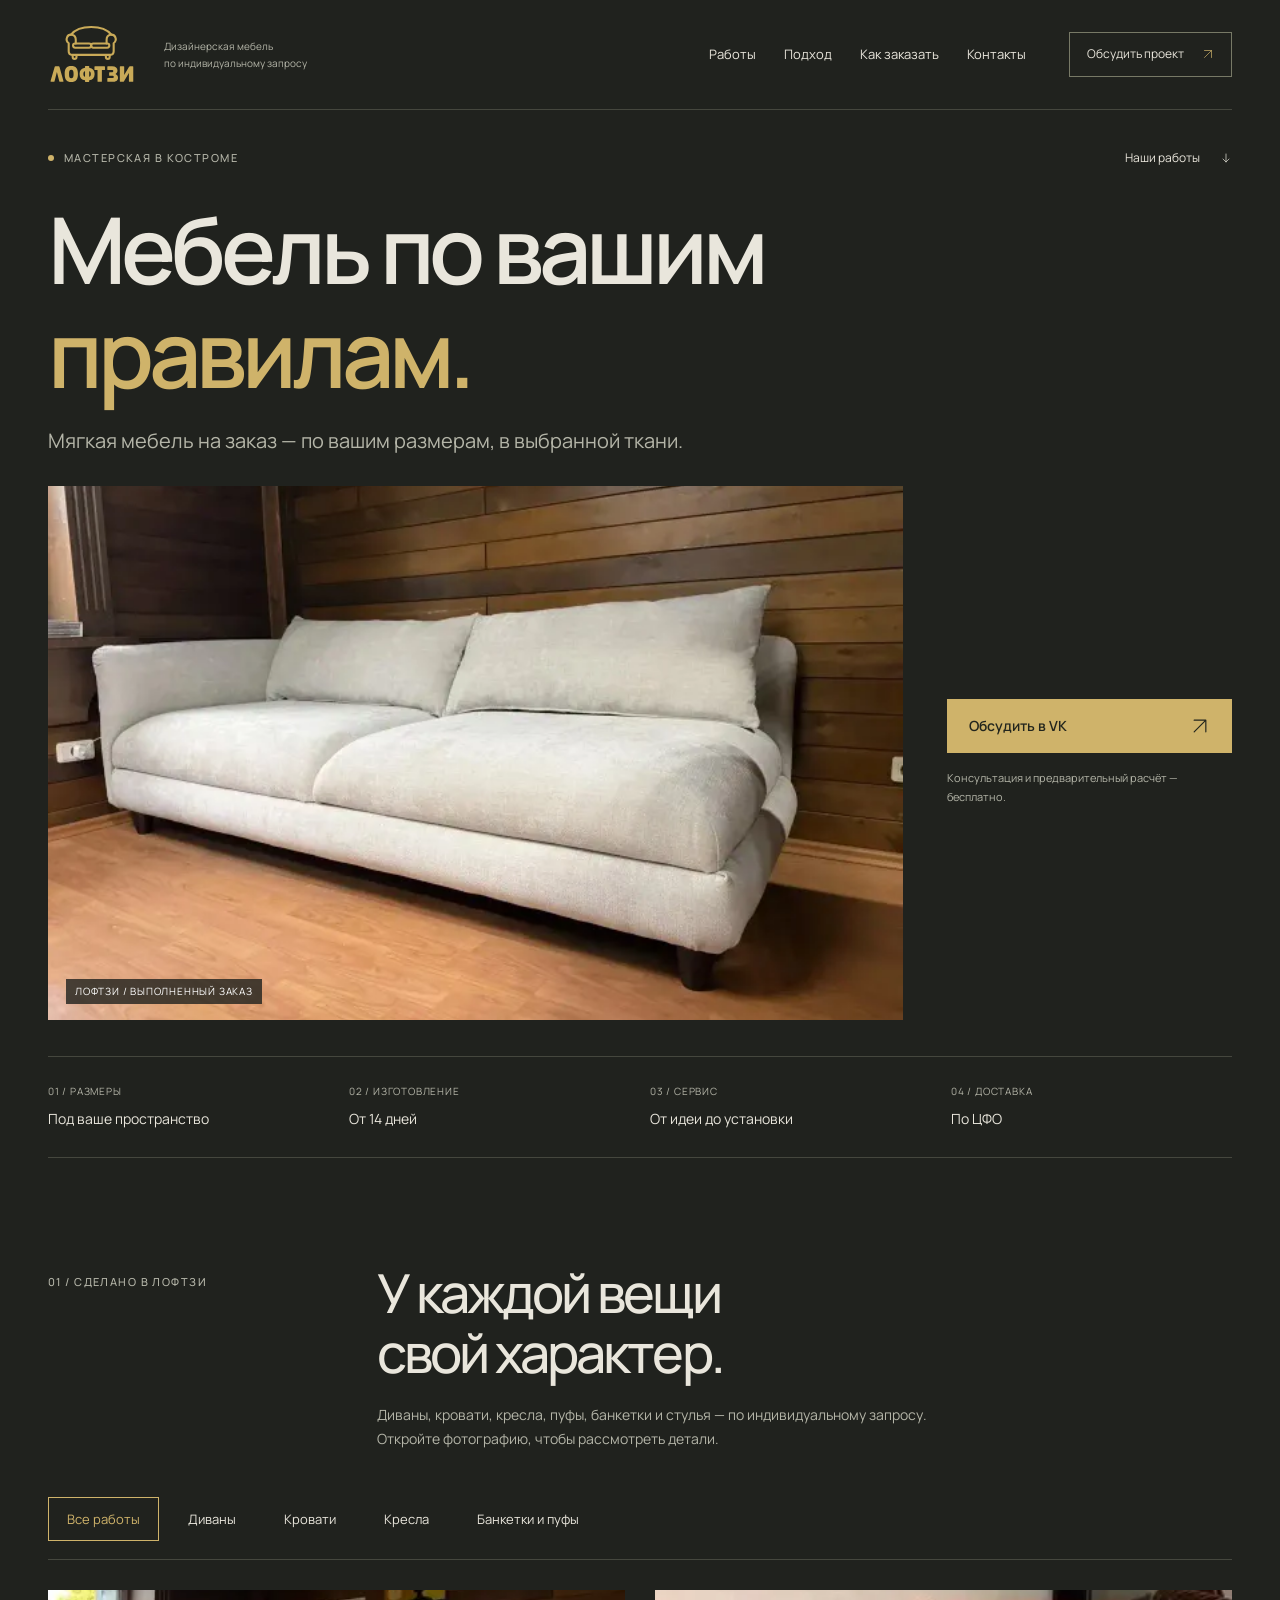
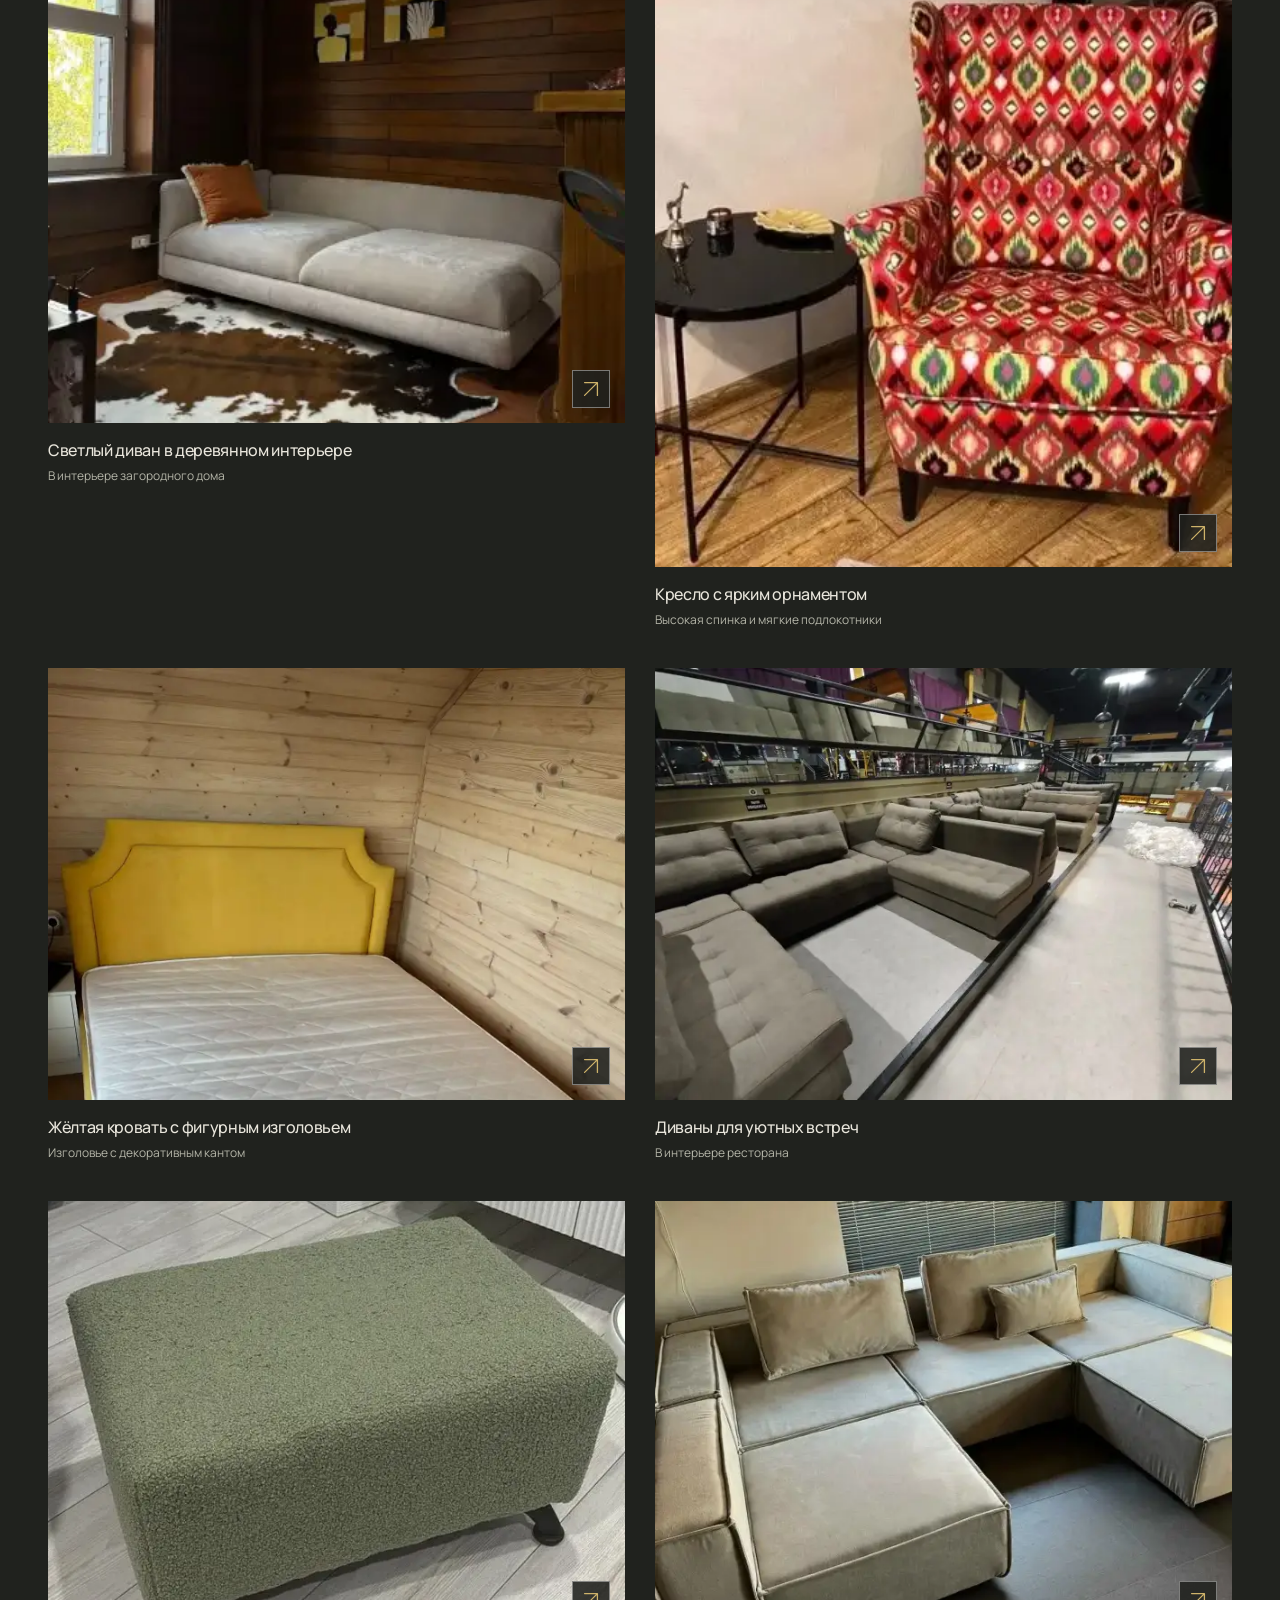
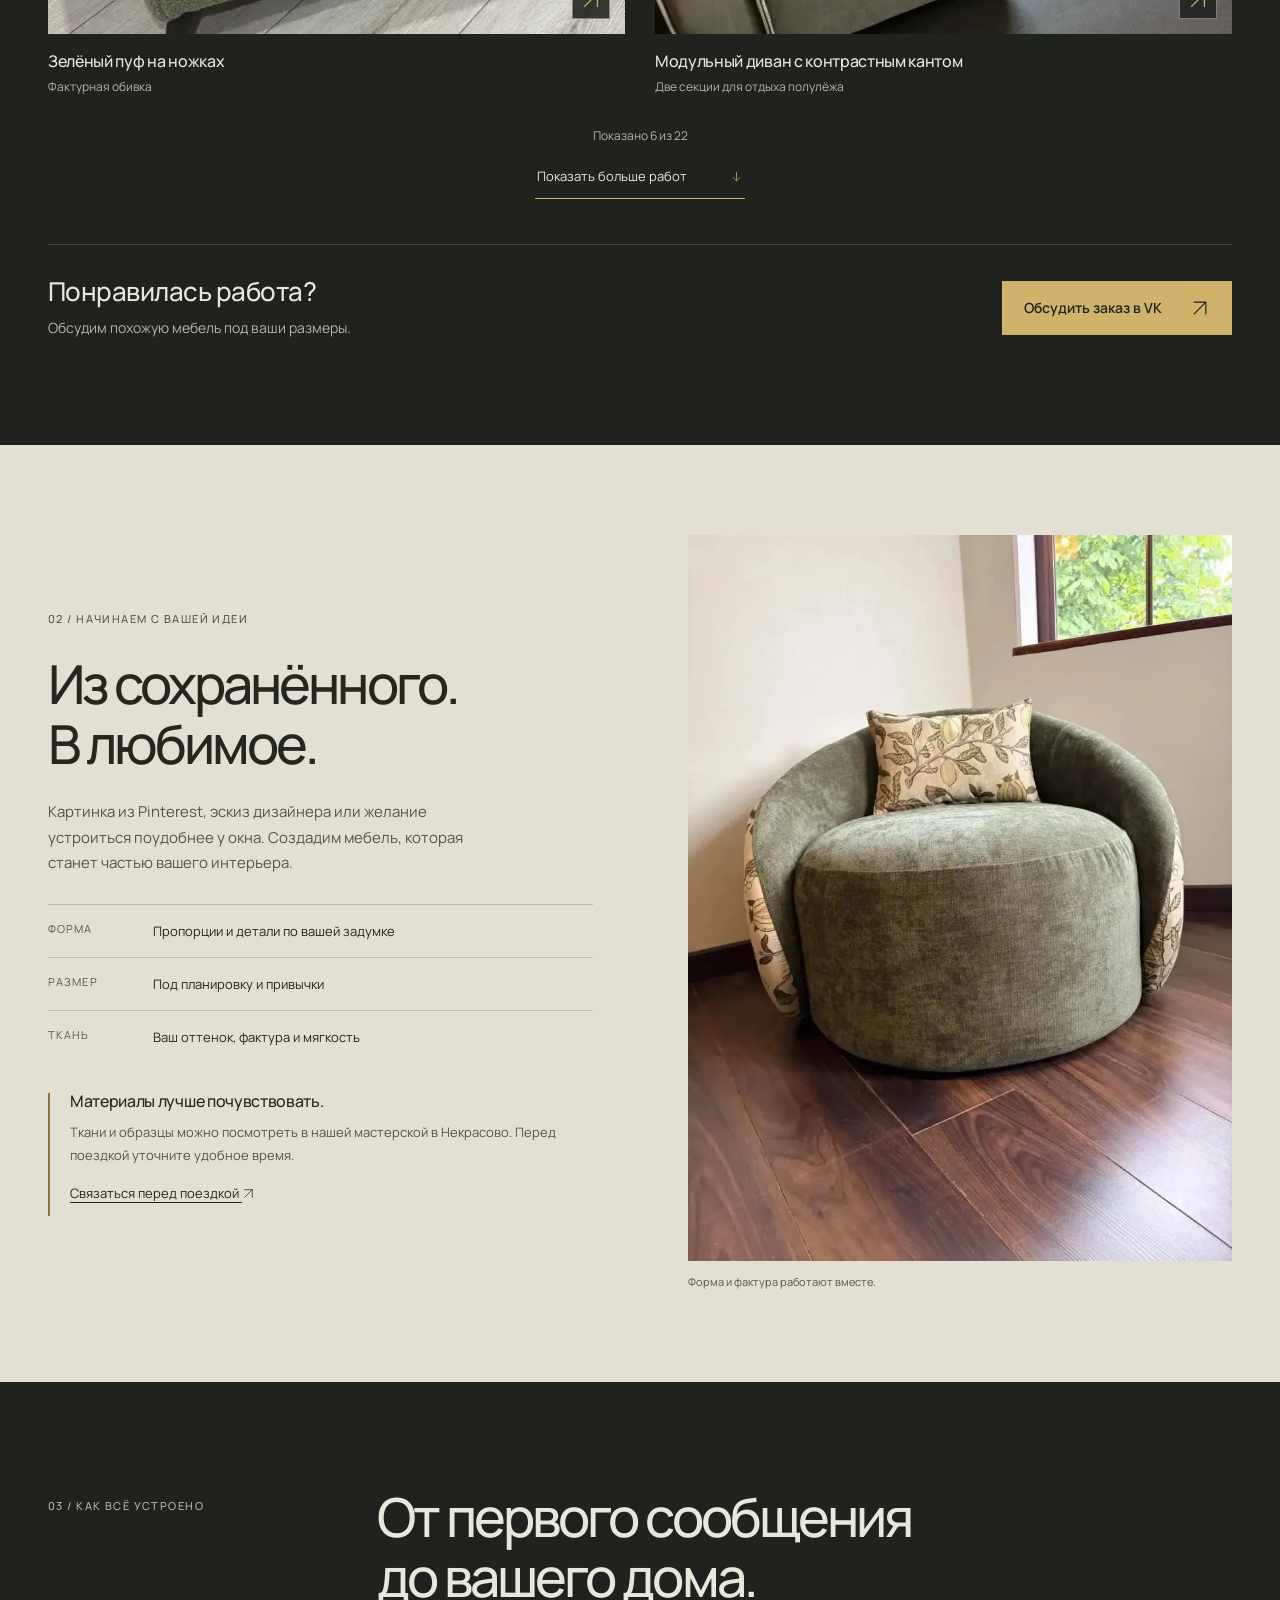
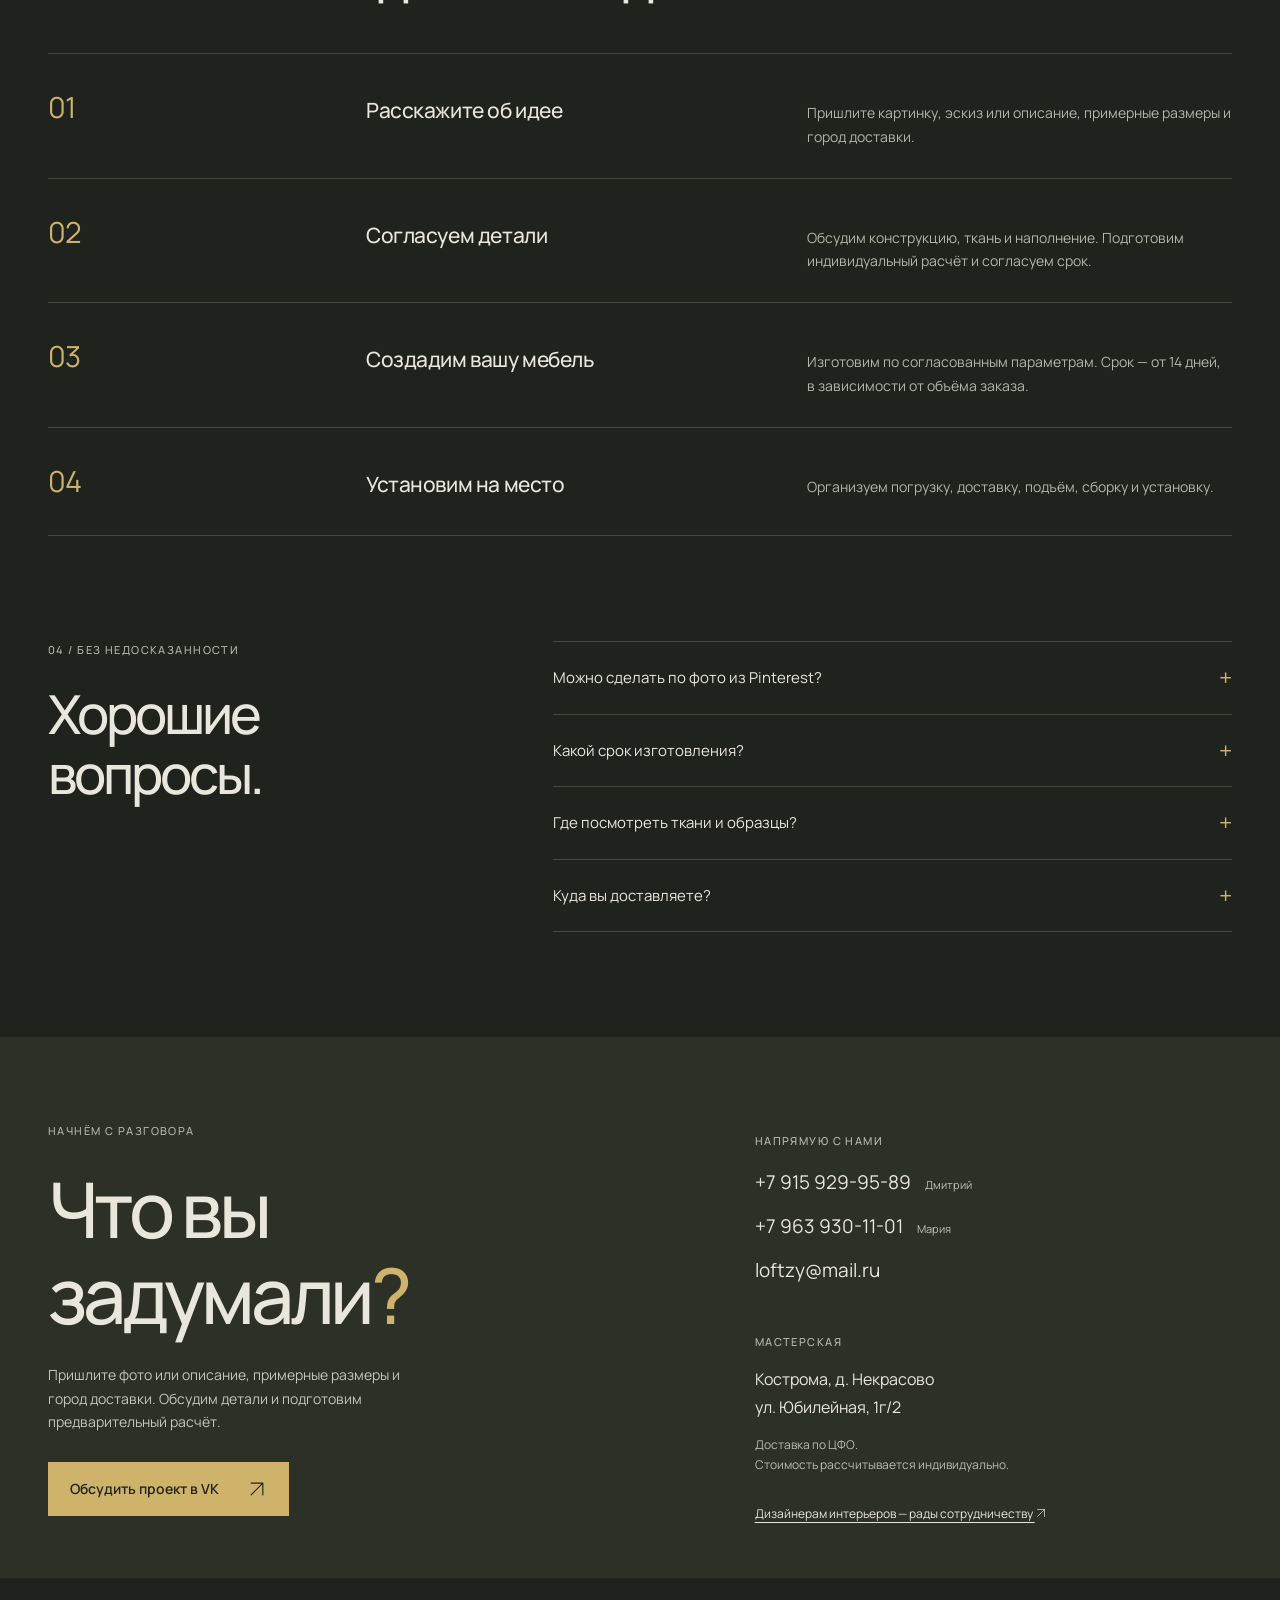
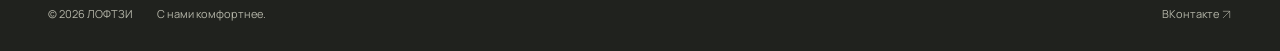
==== commit 942541b9: "Enable Yandex Metrika 113435536 on loftzy.ru" ====
--- a/index.html
+++ b/index.html
@@ -1 +1,39 @@
-<!DOCTYPE html><html lang="ru"><head><meta name="google-site-verification" content="MiwiHT4FAN9RHXTfJZoC1nw2VgG7tX_KYfx_WvOdiFQ"><meta name="yandex-verification" content="11b5aa88a3157e9a"><meta charset="UTF-8"><meta name="viewport" content="width=device-width,initial-scale=1"><title>Мягкая мебель на заказ в Костроме — ЛОФТЗИ</title><meta name="description" content="Диваны, кровати, кресла, банкетки и пуфы по вашим размерам и выбранной ткани. Мастерская ЛОФТЗИ в Костроме. Изготовление от 14 дней, доставка по ЦФО."><meta name="robots" content="index,follow,max-image-preview:large"><meta name="theme-color" content="#20221e"><link rel="canonical" href="https://loftzy.ru/"><link rel="preload" href="/_astro/manrope-cyrillic-wght-normal.Dvxsihut.woff2" as="font" type="font/woff2" crossorigin="anonymous"><link rel="icon" href="data:image/svg+xml,%3csvg%20xmlns='http://www.w3.org/2000/svg'%20viewBox='170%20110%20295%20205'%20color='%23C9AA58'%3e%3ctitle%3eЛОФТЗИ%3c/title%3e%3cg%20id='sofa'%20fill='none'%20stroke='currentColor'%20stroke-width='11.5'%20stroke-linecap='round'%20stroke-linejoin='round'%3e%3cpath%20d='M207%20169%20C251%20112%20385%20112%20429%20169'/%3e%3cpath%20d='M233%20219%20L233%20198%20C233%20163%20194%20162%20185%20184%20C179%20198%20184%20209%20194%20217%20L194%20262%20Q194%20282%20214%20282%20L422%20282%20Q442%20282%20442%20262%20L442%20217%20C452%20209%20457%20198%20451%20184%20C442%20162%20403%20163%20403%20198%20L403%20219'/%3e%3crect%20x='218'%20y='219'%20width='100'%20height='23'%20rx='11.5'/%3e%3crect%20x='318'%20y='219'%20width='100'%20height='23'%20rx='11.5'/%3e%3cpath%20d='M216%20283%20L216%20294%20C216%20308%20237%20308%20237%20294%20L237%20283%20M399%20283%20L399%20294%20C399%20308%20420%20308%20420%20294%20L420%20283'/%3e%3c/g%3e%3c/svg%3e" type="image/svg+xml"><meta property="og:type" content="website"><meta property="og:locale" content="ru_RU"><meta property="og:site_name" content="ЛОФТЗИ"><meta property="og:title" content="Мягкая мебель на заказ в Костроме — ЛОФТЗИ"><meta property="og:description" content="Диваны, кровати, кресла, банкетки и пуфы по вашим размерам и выбранной ткани. Мастерская ЛОФТЗИ в Костроме. Изготовление от 14 дней, доставка по ЦФО."><meta property="og:url" content="https://loftzy.ru/"><meta property="og:image" content="https://loftzy.ru/_astro/08-light-straight-sofa.CKvQI7a4_Z1HxoUc.jpg"><meta property="og:image:width" content="1200"><meta property="og:image:height" content="630"><meta property="og:image:alt" content="Светлый диван, изготовленный мастерской ЛОФТЗИ"><meta name="twitter:card" content="summary_large_image"><meta name="twitter:title" content="Мягкая мебель на заказ в Костроме — ЛОФТЗИ"><meta name="twitter:description" content="Диваны, кровати, кресла, банкетки и пуфы по вашим размерам и выбранной ткани. Мастерская ЛОФТЗИ в Костроме. Изготовление от 14 дней, доставка по ЦФО."><meta name="twitter:image" content="https://loftzy.ru/_astro/08-light-straight-sofa.CKvQI7a4_Z1HxoUc.jpg"><script type="application/ld+json">{"@context":"https://schema.org","@type":"LocalBusiness","@id":"https://loftzy.ru/#business","name":"ЛОФТЗИ","alternateName":"LOFTZY","url":"https://loftzy.ru/","description":"Диваны, кровати, кресла, банкетки и пуфы по вашим размерам и выбранной ткани. Мастерская ЛОФТЗИ в Костроме. Изготовление от 14 дней, доставка по ЦФО.","image":"https://loftzy.ru/_astro/08-light-straight-sofa.CKvQI7a4_Z1HxoUc.jpg","logo":"data:image/svg+xml,%3csvg%20xmlns='http://www.w3.org/2000/svg'%20viewBox='80%20110%20485%20340'%20color='%23C9AA58'%3e%3ctitle%3e%D0%9B%D0%9E%D0%A4%D0%A2%D0%97%D0%98%3c/title%3e%3cg%20id='sofa'%20fill='none'%20stroke='currentColor'%20stroke-width='11.5'%20stroke-linecap='round'%20stroke-linejoin='round'%3e%3cpath%20d='M207%20169%20C251%20112%20385%20112%20429%20169'/%3e%3cpath%20d='M233%20219%20L233%20198%20C233%20163%20194%20162%20185%20184%20C179%20198%20184%20209%20194%20217%20L194%20262%20Q194%20282%20214%20282%20L422%20282%20Q442%20282%20442%20262%20L442%20217%20C452%20209%20457%20198%20451%20184%20C442%20162%20403%20163%20403%20198%20L403%20219'/%3e%3crect%20x='218'%20y='219'%20width='100'%20height='23'%20rx='11.5'/%3e%3crect%20x='318'%20y='219'%20width='100'%20height='23'%20rx='11.5'/%3e%3cpath%20d='M216%20283%20L216%20294%20C216%20308%20237%20308%20237%20294%20L237%20283%20M399%20283%20L399%20294%20C399%20308%20420%20308%20420%20294%20L420%20283'/%3e%3c/g%3e%3cg%20id='wordmark'%20fill='currentColor'%20fill-rule='evenodd'%3e%3cpath%20d='M96%20432%20Q93%20432%2094%20428%20L117%20348%20Q118%20345%20121%20345%20L139%20345%20Q142%20345%20143%20348%20L165%20428%20Q167%20432%20163%20432%20L146%20432%20Q143%20432%20142%20429%20L129%20377%20L116%20429%20Q115%20432%20112%20432%20Z'/%3e%3cpath%20d='M208%20344%20C182%20344%20172%20358%20172%20388%20C172%20419%20182%20433%20208%20433%20C234%20433%20245%20419%20245%20388%20C245%20358%20234%20344%20208%20344%20Z%20M208%20365%20C218%20365%20221%20372%20221%20388%20C221%20405%20218%20412%20208%20412%20C198%20412%20196%20405%20196%20388%20C196%20372%20198%20365%20208%20365%20Z'/%3e%3cpath%20d='M284%20346%20Q284%20344%20287%20344%20L304%20344%20Q307%20344%20307%20346%20L307%20354%20C327%20357%20337%20370%20337%20388%20C337%20409%20326%20421%20307%20424%20L307%20431%20Q307%20433%20304%20433%20L287%20433%20Q284%20433%20284%20431%20L284%20424%20C265%20421%20254%20409%20254%20388%20C254%20370%20264%20357%20284%20354%20Z%20M284%20374%20C277%20376%20275%20381%20275%20388%20C275%20397%20277%20401%20284%20404%20Z%20M307%20374%20L307%20404%20C314%20401%20316%20397%20316%20388%20C316%20381%20314%20376%20307%20374%20Z'/%3e%3cpath%20d='M339%20345%20L391%20345%20Q394%20345%20394%20348%20L394%20363%20Q394%20366%20391%20366%20L377%20366%20L377%20429%20Q377%20432%20374%20432%20L356%20432%20Q353%20432%20353%20429%20L353%20366%20L339%20366%20Q336%20366%20336%20363%20L336%20348%20Q336%20345%20339%20345%20Z'/%3e%3cpath%20d='M410%20345%20L433%20345%20C453%20345%20463%20354%20463%20369%20C463%20378%20459%20384%20452%20388%20C461%20392%20466%20399%20466%20409%20C466%20425%20454%20432%20434%20432%20L410%20432%20Q407%20432%20407%20429%20L407%20414%20Q407%20411%20410%20411%20L431%20411%20C439%20411%20443%20409%20443%20405%20C443%20400%20439%20398%20431%20398%20L420%20398%20Q417%20398%20417%20395%20L417%20382%20Q417%20379%20420%20379%20L430%20379%20C437%20379%20440%20377%20440%20372%20C440%20368%20437%20366%20430%20366%20L410%20366%20Q407%20366%20407%20363%20L407%20348%20Q407%20345%20410%20345%20Z'/%3e%3cpath%20d='M479%20345%20L497%20345%20Q500%20345%20500%20348%20L500%20394%20L527%20348%20Q529%20345%20532%20345%20L547%20345%20Q550%20345%20550%20348%20L550%20429%20Q550%20432%20547%20432%20L529%20432%20Q526%20432%20526%20429%20L526%20383%20L499%20429%20Q497%20432%20494%20432%20L479%20432%20Q476%20432%20476%20429%20L476%20348%20Q476%20345%20479%20345%20Z'/%3e%3c/g%3e%3c/svg%3e","telephone":["+79159299589","+79639301101"],"email":"loftzy@mail.ru","address":{"@type":"PostalAddress","streetAddress":"ул. Юбилейная, 1г/2","addressLocality":"д. Некрасово","addressRegion":"Костромская область","addressCountry":"RU"},"areaServed":"Центральный федеральный округ","sameAs":["https://vk.ru/new_mebel44"]}</script><link rel="stylesheet" href="/_astro/index.DH4c8HX-.css"></head><body><a class="skip" href="#main">Перейти к содержимому</a><header class="shell header"><a class="brand" href="#" aria-label="ЛОФТЗИ — в начало"><img src="data:image/svg+xml,%3csvg%20xmlns='http://www.w3.org/2000/svg'%20viewBox='80%20110%20485%20340'%20color='%23C9AA58'%3e%3ctitle%3eЛОФТЗИ%3c/title%3e%3cg%20id='sofa'%20fill='none'%20stroke='currentColor'%20stroke-width='11.5'%20stroke-linecap='round'%20stroke-linejoin='round'%3e%3cpath%20d='M207%20169%20C251%20112%20385%20112%20429%20169'/%3e%3cpath%20d='M233%20219%20L233%20198%20C233%20163%20194%20162%20185%20184%20C179%20198%20184%20209%20194%20217%20L194%20262%20Q194%20282%20214%20282%20L422%20282%20Q442%20282%20442%20262%20L442%20217%20C452%20209%20457%20198%20451%20184%20C442%20162%20403%20163%20403%20198%20L403%20219'/%3e%3crect%20x='218'%20y='219'%20width='100'%20height='23'%20rx='11.5'/%3e%3crect%20x='318'%20y='219'%20width='100'%20height='23'%20rx='11.5'/%3e%3cpath%20d='M216%20283%20L216%20294%20C216%20308%20237%20308%20237%20294%20L237%20283%20M399%20283%20L399%20294%20C399%20308%20420%20308%20420%20294%20L420%20283'/%3e%3c/g%3e%3cg%20id='wordmark'%20fill='currentColor'%20fill-rule='evenodd'%3e%3cpath%20d='M96%20432%20Q93%20432%2094%20428%20L117%20348%20Q118%20345%20121%20345%20L139%20345%20Q142%20345%20143%20348%20L165%20428%20Q167%20432%20163%20432%20L146%20432%20Q143%20432%20142%20429%20L129%20377%20L116%20429%20Q115%20432%20112%20432%20Z'/%3e%3cpath%20d='M208%20344%20C182%20344%20172%20358%20172%20388%20C172%20419%20182%20433%20208%20433%20C234%20433%20245%20419%20245%20388%20C245%20358%20234%20344%20208%20344%20Z%20M208%20365%20C218%20365%20221%20372%20221%20388%20C221%20405%20218%20412%20208%20412%20C198%20412%20196%20405%20196%20388%20C196%20372%20198%20365%20208%20365%20Z'/%3e%3cpath%20d='M284%20346%20Q284%20344%20287%20344%20L304%20344%20Q307%20344%20307%20346%20L307%20354%20C327%20357%20337%20370%20337%20388%20C337%20409%20326%20421%20307%20424%20L307%20431%20Q307%20433%20304%20433%20L287%20433%20Q284%20433%20284%20431%20L284%20424%20C265%20421%20254%20409%20254%20388%20C254%20370%20264%20357%20284%20354%20Z%20M284%20374%20C277%20376%20275%20381%20275%20388%20C275%20397%20277%20401%20284%20404%20Z%20M307%20374%20L307%20404%20C314%20401%20316%20397%20316%20388%20C316%20381%20314%20376%20307%20374%20Z'/%3e%3cpath%20d='M339%20345%20L391%20345%20Q394%20345%20394%20348%20L394%20363%20Q394%20366%20391%20366%20L377%20366%20L377%20429%20Q377%20432%20374%20432%20L356%20432%20Q353%20432%20353%20429%20L353%20366%20L339%20366%20Q336%20366%20336%20363%20L336%20348%20Q336%20345%20339%20345%20Z'/%3e%3cpath%20d='M410%20345%20L433%20345%20C453%20345%20463%20354%20463%20369%20C463%20378%20459%20384%20452%20388%20C461%20392%20466%20399%20466%20409%20C466%20425%20454%20432%20434%20432%20L410%20432%20Q407%20432%20407%20429%20L407%20414%20Q407%20411%20410%20411%20L431%20411%20C439%20411%20443%20409%20443%20405%20C443%20400%20439%20398%20431%20398%20L420%20398%20Q417%20398%20417%20395%20L417%20382%20Q417%20379%20420%20379%20L430%20379%20C437%20379%20440%20377%20440%20372%20C440%20368%20437%20366%20430%20366%20L410%20366%20Q407%20366%20407%20363%20L407%20348%20Q407%20345%20410%20345%20Z'/%3e%3cpath%20d='M479%20345%20L497%20345%20Q500%20345%20500%20348%20L500%20394%20L527%20348%20Q529%20345%20532%20345%20L547%20345%20Q550%20345%20550%20348%20L550%20429%20Q550%20432%20547%20432%20L529%20432%20Q526%20432%20526%20429%20L526%20383%20L499%20429%20Q497%20432%20494%20432%20L479%20432%20Q476%20432%20476%20429%20L476%20348%20Q476%20345%20479%20345%20Z'/%3e%3c/g%3e%3c/svg%3e" alt="ЛОФТЗИ" width="90" height="63"></a><p class="brand-caption">Дизайнерская мебель <br>по индивидуальному запросу</p><nav id="v2-nav" aria-label="Главная навигация"><a href="#projects">Работы</a><a href="#idea">Подход</a><a href="#order">Как заказать</a><a href="#contacts">Контакты</a></nav><a class="header-action" href="https://vk.me/new_mebel44" target="_blank" rel="noopener noreferrer">Обсудить проект <span aria-hidden="true"><svg class="arrow-icon" width="24" height="24" viewBox="0 0 24 24" fill="none" aria-hidden="true" focusable="false"><path d="M5 19 19 5M5 5h14v14" stroke="currentColor" stroke-width="1.4" stroke-linecap="round" stroke-linejoin="round"></path></svg></span></a><button class="menu" aria-controls="v2-nav" aria-expanded="false" aria-label="Открыть меню"><span></span><span></span></button></header><main id="main"><section class="hero shell"><div class="hero-top"><p class="kicker"><span></span>Мастерская в Костроме</p><a class="quiet-link" href="#projects">Наши работы <span aria-hidden="true"><svg class="arrow-icon" width="24" height="24" viewBox="0 0 24 24" fill="none" aria-hidden="true" focusable="false"><path d="M12 4v16m-6-6 6 6 6-6" stroke="currentColor" stroke-width="1.4" stroke-linecap="round" stroke-linejoin="round"></path></svg></span></a></div><h1>Мебель по вашим <br><span>правилам.</span></h1><p class="hero-offer">Мягкая мебель на заказ — по вашим размерам, в выбранной ткани.</p><div class="hero-layout"><figure class="hero-image"><img src="/_astro/08-light-straight-sofa.CKvQI7a4_THXPz.webp" srcset="/_astro/08-light-straight-sofa.CKvQI7a4_1ACW5b.webp 640w, /_astro/08-light-straight-sofa.CKvQI7a4_Z1N13Fw.webp 960w, /_astro/08-light-straight-sofa.CKvQI7a4_THXPz.webp 1280w" alt="Светлый диван с мягкими подушками в деревянном интерьере" sizes="(max-width:700px) calc(100vw - 40px), (max-width:900px) calc(100vw - 64px), (max-width:1416px) 67vw, 957px" loading="eager" fetchpriority="high" decoding="async" width="1280" height="960"><figcaption>ЛОФТЗИ / Выполненный заказ</figcaption></figure><div class="hero-side"><a class="button" href="https://vk.me/new_mebel44" target="_blank" rel="noopener noreferrer">Обсудить в VK <span aria-hidden="true"><svg class="arrow-icon" width="24" height="24" viewBox="0 0 24 24" fill="none" aria-hidden="true" focusable="false"><path d="M5 19 19 5M5 5h14v14" stroke="currentColor" stroke-width="1.4" stroke-linecap="round" stroke-linejoin="round"></path></svg></span></a><p class="small">Консультация и предварительный расчёт — бесплатно.</p></div></div></section><div class="facts shell"><p><span>01 / Размеры</span>Под ваше пространство</p><p><span>02 / Изготовление</span>От 14 дней</p><p><span>03 / Сервис</span>От идеи до установки</p><p><span>04 / Доставка</span>По ЦФО</p></div><section class="projects shell section" id="projects"><div class="section-head"><p class="kicker">01 / Сделано в ЛОФТЗИ</p><div><h2>У каждой вещи <br>свой характер.</h2><p>Диваны, кровати, кресла, пуфы, банкетки и стулья — по индивидуальному запросу. <br>Откройте фотографию, чтобы рассмотреть детали.</p></div></div><div hidden data-gallery-controls class="filters" role="group" aria-label="Категории работ"><button data-filter="all" aria-pressed="true">Все работы</button><button data-filter="sofas" aria-pressed="false">Диваны</button><button data-filter="beds" aria-pressed="false">Кровати</button><button data-filter="chairs" aria-pressed="false">Кресла</button><button data-filter="small" aria-pressed="false">Банкетки и пуфы</button></div><div class="project-grid"><article class="project" data-category="sofas"><button class="project-image" data-photo data-src="/_astro/sofa-wood-interior.DeaSlUn8.webp" data-title="Светлый диван в деревянном интерьере" aria-label="Открыть: Светлый диван в деревянном интерьере" style="--position:50% 75%;--aspect:4 / 3"><img src="/_astro/sofa-wood-interior.DeaSlUn8_Z1CnKb9.webp" srcset="/_astro/sofa-wood-interior.DeaSlUn8_xOMay.webp 400w, /_astro/sofa-wood-interior.DeaSlUn8_1G21nS.webp 640w, /_astro/sofa-wood-interior.DeaSlUn8_Z1ya1E4.webp 960w" alt="Светлый диван в деревянном интерьере" sizes="(max-width:600px) calc(100vw - 40px), (max-width:1416px) 46vw, 645px" loading="lazy" decoding="async" width="1280" height="1707"><span aria-hidden="true"><svg class="arrow-icon" width="24" height="24" viewBox="0 0 24 24" fill="none" aria-hidden="true" focusable="false"><path d="M5 19 19 5M5 5h14v14" stroke="currentColor" stroke-width="1.4" stroke-linecap="round" stroke-linejoin="round"></path></svg></span></button><div class="project-caption"><h3>Светлый диван в деревянном интерьере</h3><span>В интерьере загородного дома</span></div><noscript><a href="/_astro/sofa-wood-interior.DeaSlUn8.webp">Открыть фото: Светлый диван в деревянном интерьере</a></noscript></article><article class="project" data-category="chairs"><button class="project-image" data-photo data-src="/_astro/bright-armchair.XaVe8ow7.webp" data-title="Кресло с ярким орнаментом" aria-label="Открыть: Кресло с ярким орнаментом" style="--position:50% 85%;--aspect:1 / 1"><img src="/_astro/bright-armchair.XaVe8ow7_Z1w28OA.webp" srcset="/_astro/bright-armchair.XaVe8ow7_1B3Qbo.webp 400w" alt="Кресло с ярким орнаментом" sizes="(max-width:600px) calc(100vw - 40px), (max-width:1416px) 46vw, 645px" loading="lazy" decoding="async" width="480" height="854"><span aria-hidden="true"><svg class="arrow-icon" width="24" height="24" viewBox="0 0 24 24" fill="none" aria-hidden="true" focusable="false"><path d="M5 19 19 5M5 5h14v14" stroke="currentColor" stroke-width="1.4" stroke-linecap="round" stroke-linejoin="round"></path></svg></span></button><div class="project-caption"><h3>Кресло с ярким орнаментом</h3><span>Высокая спинка и мягкие подлокотники</span></div><noscript><a href="/_astro/bright-armchair.XaVe8ow7.webp">Открыть фото: Кресло с ярким орнаментом</a></noscript></article><article class="project" data-category="beds"><button class="project-image" data-photo data-src="/_astro/yellow-bed.DB8I8ac2.webp" data-title="Жёлтая кровать с фигурным изголовьем" aria-label="Открыть: Жёлтая кровать с фигурным изголовьем" style="--position:50% 0%;--aspect:4 / 3"><img src="/_astro/yellow-bed.DB8I8ac2_jIqeE.webp" srcset="/_astro/yellow-bed.DB8I8ac2_Y3p8o.webp 400w, /_astro/yellow-bed.DB8I8ac2_EDnmM.webp 640w, /_astro/yellow-bed.DB8I8ac2_Z2v2JqL.webp 960w" alt="Жёлтая кровать с фигурным изголовьем" sizes="(max-width:600px) calc(100vw - 40px), (max-width:1416px) 46vw, 645px" loading="lazy" decoding="async" width="1280" height="1707"><span aria-hidden="true"><svg class="arrow-icon" width="24" height="24" viewBox="0 0 24 24" fill="none" aria-hidden="true" focusable="false"><path d="M5 19 19 5M5 5h14v14" stroke="currentColor" stroke-width="1.4" stroke-linecap="round" stroke-linejoin="round"></path></svg></span></button><div class="project-caption"><h3>Жёлтая кровать с фигурным изголовьем</h3><span>Изголовье с декоративным кантом</span></div><noscript><a href="/_astro/yellow-bed.DB8I8ac2.webp">Открыть фото: Жёлтая кровать с фигурным изголовьем</a></noscript></article><article class="project" data-category="sofas"><button class="project-image" data-photo data-src="/_astro/lounge-sofas.V5eI8ywb.webp" data-title="Диваны для уютных встреч" aria-label="Открыть: Диваны для уютных встреч" style="--position:40% 55%;--aspect:4 / 3"><img src="/_astro/lounge-sofas.V5eI8ywb_nlhSD.webp" srcset="/_astro/lounge-sofas.V5eI8ywb_Z1Tr0II.webp 400w, /_astro/lounge-sofas.V5eI8ywb_2iIoHR.webp 640w, /_astro/lounge-sofas.V5eI8ywb_xJlbM.webp 960w" alt="Диваны для уютных встреч" sizes="(max-width:600px) calc(100vw - 40px), (max-width:1416px) 46vw, 645px" loading="lazy" decoding="async" width="1280" height="960"><span aria-hidden="true"><svg class="arrow-icon" width="24" height="24" viewBox="0 0 24 24" fill="none" aria-hidden="true" focusable="false"><path d="M5 19 19 5M5 5h14v14" stroke="currentColor" stroke-width="1.4" stroke-linecap="round" stroke-linejoin="round"></path></svg></span></button><div class="project-caption"><h3>Диваны для уютных встреч</h3><span>В интерьере ресторана</span></div><noscript><a href="/_astro/lounge-sofas.V5eI8ywb.webp">Открыть фото: Диваны для уютных встреч</a></noscript></article><article class="project" data-category="small"><button class="project-image" data-photo data-src="/_astro/green-pouf.CGPp6h_3.webp" data-title="Зелёный пуф на ножках" aria-label="Открыть: Зелёный пуф на ножках" style="--position:50% 65%;--aspect:4 / 3"><img src="/_astro/green-pouf.CGPp6h_3_Z1NmMvj.webp" srcset="/_astro/green-pouf.CGPp6h_3_ZPES1G.webp 400w, /_astro/green-pouf.CGPp6h_3_ythaR.webp 640w" alt="Зелёный пуф на ножках" sizes="(max-width:600px) calc(100vw - 40px), (max-width:1416px) 46vw, 645px" loading="lazy" decoding="async" width="720" height="1113"><span aria-hidden="true"><svg class="arrow-icon" width="24" height="24" viewBox="0 0 24 24" fill="none" aria-hidden="true" focusable="false"><path d="M5 19 19 5M5 5h14v14" stroke="currentColor" stroke-width="1.4" stroke-linecap="round" stroke-linejoin="round"></path></svg></span></button><div class="project-caption"><h3>Зелёный пуф на ножках</h3><span>Фактурная обивка</span></div><noscript><a href="/_astro/green-pouf.CGPp6h_3.webp">Открыть фото: Зелёный пуф на ножках</a></noscript></article><article class="project" data-category="sofas"><button class="project-image" data-photo data-src="/_astro/sectional-sofa.C0tZtjt7.webp" data-title="Модульный диван с контрастным кантом" aria-label="Открыть: Модульный диван с контрастным кантом" style="--position:50% 55%;--aspect:4 / 3"><img src="/_astro/sectional-sofa.C0tZtjt7_Z1EsB2U.webp" srcset="/_astro/sectional-sofa.C0tZtjt7_2ecdLT.webp 400w, /_astro/sectional-sofa.C0tZtjt7_Zbciyd.webp 640w, /_astro/sectional-sofa.C0tZtjt7_1JiQsa.webp 960w" alt="Модульный диван с контрастным кантом" sizes="(max-width:600px) calc(100vw - 40px), (max-width:1416px) 46vw, 645px" loading="lazy" decoding="async" width="1080" height="1440"><span aria-hidden="true"><svg class="arrow-icon" width="24" height="24" viewBox="0 0 24 24" fill="none" aria-hidden="true" focusable="false"><path d="M5 19 19 5M5 5h14v14" stroke="currentColor" stroke-width="1.4" stroke-linecap="round" stroke-linejoin="round"></path></svg></span></button><div class="project-caption"><h3>Модульный диван с контрастным кантом</h3><span>Две секции для отдыха полулёжа</span></div><noscript><a href="/_astro/sectional-sofa.C0tZtjt7.webp">Открыть фото: Модульный диван с контрастным кантом</a></noscript></article><article class="project" data-category="small"><button class="project-image" data-photo data-src="/_astro/blue-bench.C1_pgEWn.webp" data-title="Банкетка с мягкими подлокотниками" aria-label="Открыть: Банкетка с мягкими подлокотниками" style="--position:50% 50%;--aspect:4 / 3"><img src="/_astro/blue-bench.C1_pgEWn_2iyiwl.webp" srcset="/_astro/blue-bench.C1_pgEWn_Z2qpKRE.webp 400w, /_astro/blue-bench.C1_pgEWn_2iyiwl.webp 640w" alt="Банкетка с мягкими подлокотниками" sizes="(max-width:600px) calc(100vw - 40px), (max-width:1416px) 46vw, 645px" loading="lazy" decoding="async" width="640" height="480"><span aria-hidden="true"><svg class="arrow-icon" width="24" height="24" viewBox="0 0 24 24" fill="none" aria-hidden="true" focusable="false"><path d="M5 19 19 5M5 5h14v14" stroke="currentColor" stroke-width="1.4" stroke-linecap="round" stroke-linejoin="round"></path></svg></span></button><div class="project-caption"><h3>Банкетка с мягкими подлокотниками</h3><span>Голубая обивка и округлые подлокотники</span></div><noscript><a href="/_astro/blue-bench.C1_pgEWn.webp">Открыть фото: Банкетка с мягкими подлокотниками</a></noscript></article><article class="project" data-category="sofas"><button class="project-image" data-photo data-src="/_astro/corner-sofa-pouf.xrxi80Bk.webp" data-title="Угловой диван с отдельным пуфом" aria-label="Открыть: Угловой диван с отдельным пуфом" style="--position:50% 50%;--aspect:4 / 3"><img src="/_astro/corner-sofa-pouf.xrxi80Bk_Z7CRoM.webp" srcset="/_astro/corner-sofa-pouf.xrxi80Bk_1yVIWJ.webp 400w" alt="Угловой диван с отдельным пуфом" sizes="(max-width:600px) calc(100vw - 40px), (max-width:1416px) 46vw, 645px" loading="lazy" decoding="async" width="638" height="480"><span aria-hidden="true"><svg class="arrow-icon" width="24" height="24" viewBox="0 0 24 24" fill="none" aria-hidden="true" focusable="false"><path d="M5 19 19 5M5 5h14v14" stroke="currentColor" stroke-width="1.4" stroke-linecap="round" stroke-linejoin="round"></path></svg></span></button><div class="project-caption"><h3>Угловой диван с отдельным пуфом</h3><span>Пуф в одной обивке с диваном</span></div><noscript><a href="/_astro/corner-sofa-pouf.xrxi80Bk.webp">Открыть фото: Угловой диван с отдельным пуфом</a></noscript></article><article class="project" data-category="beds"><button class="project-image" data-photo data-src="/_astro/light-bed.BdZGctZG.webp" data-title="Кровать с мягким изголовьем" aria-label="Открыть: Кровать с мягким изголовьем" style="--position:50% 60%;--aspect:4 / 3"><img src="/_astro/light-bed.BdZGctZG_nqEmU.webp" srcset="/_astro/light-bed.BdZGctZG_Zt3EwU.webp 400w, /_astro/light-bed.BdZGctZG_ZOgIVQ.webp 640w, /_astro/light-bed.BdZGctZG_ZeGYwz.webp 960w" alt="Кровать с мягким изголовьем" sizes="(max-width:600px) calc(100vw - 40px), (max-width:1416px) 46vw, 645px" loading="lazy" decoding="async" width="1280" height="960"><span aria-hidden="true"><svg class="arrow-icon" width="24" height="24" viewBox="0 0 24 24" fill="none" aria-hidden="true" focusable="false"><path d="M5 19 19 5M5 5h14v14" stroke="currentColor" stroke-width="1.4" stroke-linecap="round" stroke-linejoin="round"></path></svg></span></button><div class="project-caption"><h3>Кровать с мягким изголовьем</h3><span>Вертикальные швы на основании</span></div><noscript><a href="/_astro/light-bed.BdZGctZG.webp">Открыть фото: Кровать с мягким изголовьем</a></noscript></article><article class="project" data-category="beds"><button class="project-image" data-photo data-src="/_astro/boucle-bed.D7fgNH0t.webp" data-title="Кровать в светлой фактурной обивке" aria-label="Открыть: Кровать в светлой фактурной обивке" style="--position:50% 65%;--aspect:4 / 3"><img src="/_astro/boucle-bed.D7fgNH0t_rAcnc.webp" srcset="/_astro/boucle-bed.D7fgNH0t_19jh6l.webp 400w, /_astro/boucle-bed.D7fgNH0t_OTfkJ.webp 640w, /_astro/boucle-bed.D7fgNH0t_Z2kLRsO.webp 960w" alt="Кровать в светлой фактурной обивке" sizes="(max-width:600px) calc(100vw - 40px), (max-width:1416px) 46vw, 645px" loading="lazy" decoding="async" width="1280" height="1707"><span aria-hidden="true"><svg class="arrow-icon" width="24" height="24" viewBox="0 0 24 24" fill="none" aria-hidden="true" focusable="false"><path d="M5 19 19 5M5 5h14v14" stroke="currentColor" stroke-width="1.4" stroke-linecap="round" stroke-linejoin="round"></path></svg></span></button><div class="project-caption"><h3>Кровать в светлой фактурной обивке</h3><span>Светлая обивка с выраженной фактурой</span></div><noscript><a href="/_astro/boucle-bed.D7fgNH0t.webp">Открыть фото: Кровать в светлой фактурной обивке</a></noscript></article><article class="project" data-category="small"><button class="project-image" data-photo data-src="/_astro/round-pouf.HEbXRthS.webp" data-title="Круглый пуф" aria-label="Открыть: Круглый пуф" style="--position:50% 45%;--aspect:4 / 3"><img src="/_astro/round-pouf.HEbXRthS_1zPoNn.webp" srcset="/_astro/round-pouf.HEbXRthS_1Gs2f.webp 400w, /_astro/round-pouf.HEbXRthS_1BaYpy.webp 640w, /_astro/round-pouf.HEbXRthS_1zPoNn.webp 960w" alt="Круглый пуф" sizes="(max-width:600px) calc(100vw - 40px), (max-width:1416px) 46vw, 645px" loading="lazy" decoding="async" width="960" height="1280"><span aria-hidden="true"><svg class="arrow-icon" width="24" height="24" viewBox="0 0 24 24" fill="none" aria-hidden="true" focusable="false"><path d="M5 19 19 5M5 5h14v14" stroke="currentColor" stroke-width="1.4" stroke-linecap="round" stroke-linejoin="round"></path></svg></span></button><div class="project-caption"><h3>Круглый пуф</h3><span>Круглая форма без ножек</span></div><noscript><a href="/_astro/round-pouf.HEbXRthS.webp">Открыть фото: Круглый пуф</a></noscript></article><article class="project" data-category="small"><button class="project-image" data-photo data-src="/_astro/tufted-bench.DoH8HAS_.webp" data-title="Банкетка с каретной стяжкой" aria-label="Открыть: Банкетка с каретной стяжкой" style="--position:35% 75%;--aspect:4 / 3"><img src="/_astro/tufted-bench.DoH8HAS__1BUqiH.webp" srcset="/_astro/tufted-bench.DoH8HAS__ZWENtS.webp 400w, /_astro/tufted-bench.DoH8HAS__1Ui0qQ.webp 640w, /_astro/tufted-bench.DoH8HAS__1BUqiH.webp 960w" alt="Банкетка с каретной стяжкой" sizes="(max-width:600px) calc(100vw - 40px), (max-width:1416px) 46vw, 645px" loading="lazy" decoding="async" width="960" height="1280"><span aria-hidden="true"><svg class="arrow-icon" width="24" height="24" viewBox="0 0 24 24" fill="none" aria-hidden="true" focusable="false"><path d="M5 19 19 5M5 5h14v14" stroke="currentColor" stroke-width="1.4" stroke-linecap="round" stroke-linejoin="round"></path></svg></span></button><div class="project-caption"><h3>Банкетка с каретной стяжкой</h3><span>В интерьере прихожей</span></div><noscript><a href="/_astro/tufted-bench.DoH8HAS_.webp">Открыть фото: Банкетка с каретной стяжкой</a></noscript></article><article class="project" data-category="small"><button class="project-image" data-photo data-src="/_astro/classic-bench.iNkU5Ffa.webp" data-title="Банкетка с фигурной спинкой" aria-label="Открыть: Банкетка с фигурной спинкой" style="--position:50% 50%;--aspect:4 / 3"><img src="/_astro/classic-bench.iNkU5Ffa_2vjhTw.webp" srcset="/_astro/classic-bench.iNkU5Ffa_Z1GQ7x4.webp 400w, /_astro/classic-bench.iNkU5Ffa_2vjhTw.webp 640w" alt="Банкетка с фигурной спинкой" sizes="(max-width:600px) calc(100vw - 40px), (max-width:1416px) 46vw, 645px" loading="lazy" decoding="async" width="640" height="480"><span aria-hidden="true"><svg class="arrow-icon" width="24" height="24" viewBox="0 0 24 24" fill="none" aria-hidden="true" focusable="false"><path d="M5 19 19 5M5 5h14v14" stroke="currentColor" stroke-width="1.4" stroke-linecap="round" stroke-linejoin="round"></path></svg></span></button><div class="project-caption"><h3>Банкетка с фигурной спинкой</h3><span>Декоративные гвоздики и подушка-валик</span></div><noscript><a href="/_astro/classic-bench.iNkU5Ffa.webp">Открыть фото: Банкетка с фигурной спинкой</a></noscript></article><article class="project" data-category="sofas"><button class="project-image" data-photo data-src="/_astro/06-curved-sofa.BswuwqCA.webp" data-title="Полукруглый диван" aria-label="Открыть: Полукруглый диван" style="--position:50% 50%;--aspect:4 / 3"><img src="/_astro/06-curved-sofa.BswuwqCA_ZxK9h4.webp" srcset="/_astro/06-curved-sofa.BswuwqCA_2uYQDx.webp 400w, /_astro/06-curved-sofa.BswuwqCA_ZEuCub.webp 640w, /_astro/06-curved-sofa.BswuwqCA_Z2sDtCf.webp 960w" alt="Полукруглый диван" sizes="(max-width:600px) calc(100vw - 40px), (max-width:1416px) 46vw, 645px" loading="lazy" decoding="async" width="1280" height="960"><span aria-hidden="true"><svg class="arrow-icon" width="24" height="24" viewBox="0 0 24 24" fill="none" aria-hidden="true" focusable="false"><path d="M5 19 19 5M5 5h14v14" stroke="currentColor" stroke-width="1.4" stroke-linecap="round" stroke-linejoin="round"></path></svg></span></button><div class="project-caption"><h3>Полукруглый диван</h3><span>Для зоны у окна</span></div><noscript><a href="/_astro/06-curved-sofa.BswuwqCA.webp">Открыть фото: Полукруглый диван</a></noscript></article><article class="project" data-category="chairs"><button class="project-image" data-photo data-src="/_astro/05-round-armchair.hoYzdtQp.webp" data-title="Кресло с округлой спинкой" aria-label="Открыть: Кресло с округлой спинкой" style="--position:50% 45%;--aspect:4 / 3"><img src="/_astro/05-round-armchair.hoYzdtQp_Z1Bzn6D.webp" srcset="/_astro/05-round-armchair.hoYzdtQp_1H2DHE.webp 400w, /_astro/05-round-armchair.hoYzdtQp_Z1OROYO.webp 640w, /_astro/05-round-armchair.hoYzdtQp_2jQJhE.webp 960w" alt="Кресло с округлой спинкой" sizes="(max-width:600px) calc(100vw - 40px), (max-width:1416px) 46vw, 645px" loading="lazy" decoding="async" width="1280" height="1707"><span aria-hidden="true"><svg class="arrow-icon" width="24" height="24" viewBox="0 0 24 24" fill="none" aria-hidden="true" focusable="false"><path d="M5 19 19 5M5 5h14v14" stroke="currentColor" stroke-width="1.4" stroke-linecap="round" stroke-linejoin="round"></path></svg></span></button><div class="project-caption"><h3>Кресло с округлой спинкой</h3><span>Обивка из двух тканей</span></div><noscript><a href="/_astro/05-round-armchair.hoYzdtQp.webp">Открыть фото: Кресло с округлой спинкой</a></noscript></article><article class="project" data-category="beds"><button class="project-image" data-photo data-src="/_astro/16-ochre-bed-interior.DLrLwDkL.webp" data-title="Кровать в охристом оттенке" aria-label="Открыть: Кровать в охристом оттенке" style="--position:50% 50%;--aspect:4 / 3"><img src="/_astro/16-ochre-bed-interior.DLrLwDkL_ZoeV7c.webp" srcset="/_astro/16-ochre-bed-interior.DLrLwDkL_1GITnA.webp 400w, /_astro/16-ochre-bed-interior.DLrLwDkL_WOHbM.webp 640w, /_astro/16-ochre-bed-interior.DLrLwDkL_Z23t8zB.webp 960w" alt="Кровать в охристом оттенке" sizes="(max-width:600px) calc(100vw - 40px), (max-width:1416px) 46vw, 645px" loading="lazy" decoding="async" width="1280" height="960"><span aria-hidden="true"><svg class="arrow-icon" width="24" height="24" viewBox="0 0 24 24" fill="none" aria-hidden="true" focusable="false"><path d="M5 19 19 5M5 5h14v14" stroke="currentColor" stroke-width="1.4" stroke-linecap="round" stroke-linejoin="round"></path></svg></span></button><div class="project-caption"><h3>Кровать в охристом оттенке</h3><span>Мягкое изголовье</span></div><noscript><a href="/_astro/16-ochre-bed-interior.DLrLwDkL.webp">Открыть фото: Кровать в охристом оттенке</a></noscript></article><article class="project" data-category="small"><button class="project-image" data-photo data-src="/_astro/13-upholstered-bench.Bd4siing.webp" data-title="Банкетка на мягких опорах" aria-label="Открыть: Банкетка на мягких опорах" style="--position:50% 45%;--aspect:4 / 3"><img src="/_astro/13-upholstered-bench.Bd4siing_2geuV0.webp" srcset="/_astro/13-upholstered-bench.Bd4siing_1Nkn8I.webp 400w, /_astro/13-upholstered-bench.Bd4siing_LHMP8.webp 640w, /_astro/13-upholstered-bench.Bd4siing_QSv67.webp 960w" alt="Банкетка на мягких опорах" sizes="(max-width:600px) calc(100vw - 40px), (max-width:1416px) 46vw, 645px" loading="lazy" decoding="async" width="1080" height="1920"><span aria-hidden="true"><svg class="arrow-icon" width="24" height="24" viewBox="0 0 24 24" fill="none" aria-hidden="true" focusable="false"><path d="M5 19 19 5M5 5h14v14" stroke="currentColor" stroke-width="1.4" stroke-linecap="round" stroke-linejoin="round"></path></svg></span></button><div class="project-caption"><h3>Банкетка на мягких опорах</h3><span>Мягкие опоры</span></div><noscript><a href="/_astro/13-upholstered-bench.Bd4siing.webp">Открыть фото: Банкетка на мягких опорах</a></noscript></article><article class="project" data-category="sofas"><button class="project-image" data-photo data-src="/_astro/18-sage-sofa.jjWeyptA.webp" data-title="Диван шалфейного оттенка" aria-label="Открыть: Диван шалфейного оттенка" style="--position:50% 50%;--aspect:4 / 3"><img src="/_astro/18-sage-sofa.jjWeyptA_Z2momUO.webp" srcset="/_astro/18-sage-sofa.jjWeyptA_Z1kOwoa.webp 400w, /_astro/18-sage-sofa.jjWeyptA_Z2cQfKv.webp 640w, /_astro/18-sage-sofa.jjWeyptA_17lOwl.webp 960w" alt="Диван шалфейного оттенка" sizes="(max-width:600px) calc(100vw - 40px), (max-width:1416px) 46vw, 645px" loading="lazy" decoding="async" width="1280" height="960"><span aria-hidden="true"><svg class="arrow-icon" width="24" height="24" viewBox="0 0 24 24" fill="none" aria-hidden="true" focusable="false"><path d="M5 19 19 5M5 5h14v14" stroke="currentColor" stroke-width="1.4" stroke-linecap="round" stroke-linejoin="round"></path></svg></span></button><div class="project-caption"><h3>Диван шалфейного оттенка</h3><span>Прямой диван с подушками</span></div><noscript><a href="/_astro/18-sage-sofa.jjWeyptA.webp">Открыть фото: Диван шалфейного оттенка</a></noscript></article><article class="project" data-category="beds"><button class="project-image" data-photo data-src="/_astro/03-teal-bed.CJagPskq.webp" data-title="Кровать с угловой спинкой" aria-label="Открыть: Кровать с угловой спинкой" style="--position:50% 70%;--aspect:4 / 3"><img src="/_astro/03-teal-bed.CJagPskq_Z2fJy8c.webp" srcset="/_astro/03-teal-bed.CJagPskq_ZspgMA.webp 400w, /_astro/03-teal-bed.CJagPskq_Z1acIx1.webp 640w, /_astro/03-teal-bed.CJagPskq_27aX00.webp 960w" alt="Кровать с угловой спинкой" sizes="(max-width:600px) calc(100vw - 40px), (max-width:1416px) 46vw, 645px" loading="lazy" decoding="async" width="1280" height="1707"><span aria-hidden="true"><svg class="arrow-icon" width="24" height="24" viewBox="0 0 24 24" fill="none" aria-hidden="true" focusable="false"><path d="M5 19 19 5M5 5h14v14" stroke="currentColor" stroke-width="1.4" stroke-linecap="round" stroke-linejoin="round"></path></svg></span></button><div class="project-caption"><h3>Кровать с угловой спинкой</h3><span>Спинка вдоль двух сторон</span></div><noscript><a href="/_astro/03-teal-bed.CJagPskq.webp">Открыть фото: Кровать с угловой спинкой</a></noscript></article><article class="project" data-category="sofas"><button class="project-image" data-photo data-src="/_astro/17-green-sofa.Br9cAFIl.webp" data-title="Зелёный прямой диван" aria-label="Открыть: Зелёный прямой диван" style="--position:50% 50%;--aspect:4 / 3"><img src="/_astro/17-green-sofa.Br9cAFIl_ZYUizR.webp" srcset="/_astro/17-green-sofa.Br9cAFIl_cvJlg.webp 400w, /_astro/17-green-sofa.Br9cAFIl_Z2jOUBe.webp 640w, /_astro/17-green-sofa.Br9cAFIl_ZJllxS.webp 960w" alt="Зелёный прямой диван" sizes="(max-width:600px) calc(100vw - 40px), (max-width:1416px) 46vw, 645px" loading="lazy" decoding="async" width="1280" height="960"><span aria-hidden="true"><svg class="arrow-icon" width="24" height="24" viewBox="0 0 24 24" fill="none" aria-hidden="true" focusable="false"><path d="M5 19 19 5M5 5h14v14" stroke="currentColor" stroke-width="1.4" stroke-linecap="round" stroke-linejoin="round"></path></svg></span></button><div class="project-caption"><h3>Зелёный прямой диван</h3><span>Прямая форма</span></div><noscript><a href="/_astro/17-green-sofa.Br9cAFIl.webp">Открыть фото: Зелёный прямой диван</a></noscript></article><article class="project" data-category="beds"><button class="project-image" data-photo data-src="/_astro/24-bed-and-bench.BVBuwo1t.webp" data-title="Кровать с прикроватной банкеткой" aria-label="Открыть: Кровать с прикроватной банкеткой" style="--position:50% 50%;--aspect:4 / 3"><img src="/_astro/24-bed-and-bench.BVBuwo1t_Z2fOe99.webp" srcset="/_astro/24-bed-and-bench.BVBuwo1t_1Oqr1q.webp 400w, /_astro/24-bed-and-bench.BVBuwo1t_Z2gE5pa.webp 640w, /_astro/24-bed-and-bench.BVBuwo1t_242SNN.webp 960w" alt="Кровать с прикроватной банкеткой" sizes="(max-width:600px) calc(100vw - 40px), (max-width:1416px) 46vw, 645px" loading="lazy" decoding="async" width="1152" height="864"><span aria-hidden="true"><svg class="arrow-icon" width="24" height="24" viewBox="0 0 24 24" fill="none" aria-hidden="true" focusable="false"><path d="M5 19 19 5M5 5h14v14" stroke="currentColor" stroke-width="1.4" stroke-linecap="round" stroke-linejoin="round"></path></svg></span></button><div class="project-caption"><h3>Кровать с прикроватной банкеткой</h3><span>Общая отделка кровати и банкетки</span></div><noscript><a href="/_astro/24-bed-and-bench.BVBuwo1t.webp">Открыть фото: Кровать с прикроватной банкеткой</a></noscript></article><article class="project" data-category="sofas"><button class="project-image" data-photo data-src="/_astro/yellow-sofa.y8W2TO5V.webp" data-title="Жёлтый угловой диван" aria-label="Открыть: Жёлтый угловой диван" style="--position:50% 50%;--aspect:4 / 3"><img src="/_astro/yellow-sofa.y8W2TO5V_ZJJJXc.webp" srcset="/_astro/yellow-sofa.y8W2TO5V_Zgnqxs.webp 400w, /_astro/yellow-sofa.y8W2TO5V_1cFrBS.webp 640w, /_astro/yellow-sofa.y8W2TO5V_fN9gD.webp 960w" alt="Жёлтый угловой диван" sizes="(max-width:600px) calc(100vw - 40px), (max-width:1416px) 46vw, 645px" loading="lazy" decoding="async" width="1280" height="722"><span aria-hidden="true"><svg class="arrow-icon" width="24" height="24" viewBox="0 0 24 24" fill="none" aria-hidden="true" focusable="false"><path d="M5 19 19 5M5 5h14v14" stroke="currentColor" stroke-width="1.4" stroke-linecap="round" stroke-linejoin="round"></path></svg></span></button><div class="project-caption"><h3>Жёлтый угловой диван</h3><span>Скруглённые спинка и подлокотники</span></div><noscript><a href="/_astro/yellow-sofa.y8W2TO5V.webp">Открыть фото: Жёлтый угловой диван</a></noscript></article></div><p class="gallery-count" aria-live="polite" aria-atomic="true" id="filter-status"></p><button hidden class="more">Показать больше работ <span aria-hidden="true"><svg class="arrow-icon" width="24" height="24" viewBox="0 0 24 24" fill="none" aria-hidden="true" focusable="false"><path d="M12 4v16m-6-6 6 6 6-6" stroke="currentColor" stroke-width="1.4" stroke-linecap="round" stroke-linejoin="round"></path></svg></span></button><div class="gallery-contact"><div><h3>Понравилась работа?</h3><p>Обсудим похожую мебель под ваши размеры.</p></div><a class="button" href="https://vk.me/new_mebel44" target="_blank" rel="noopener noreferrer">Обсудить заказ в VK <span aria-hidden="true"><svg class="arrow-icon" width="24" height="24" viewBox="0 0 24 24" fill="none" aria-hidden="true" focusable="false"><path d="M5 19 19 5M5 5h14v14" stroke="currentColor" stroke-width="1.4" stroke-linecap="round" stroke-linejoin="round"></path></svg></span></a></div></section><section class="idea" id="idea"><div class="shell idea-layout"><div class="idea-copy"><p class="kicker">02 / Начинаем с вашей идеи</p><h2>Из сохранённого. <br>В любимое.</h2><p>Картинка из Pinterest, эскиз дизайнера или желание устроиться поудобнее у окна. Создадим мебель, которая станет частью вашего интерьера.</p><ul><li><span>Форма</span>Пропорции и детали по вашей задумке</li><li><span>Размер</span>Под планировку и привычки</li><li><span>Ткань</span>Ваш оттенок, фактура и мягкость</li></ul><div class="visit"><h3>Материалы лучше почувствовать.</h3><p>Ткани и образцы можно посмотреть в нашей мастерской в Некрасово. Перед поездкой уточните удобное время.</p><a href="#contacts">Связаться перед поездкой <svg class="arrow-icon" width="24" height="24" viewBox="0 0 24 24" fill="none" aria-hidden="true" focusable="false"><path d="M5 19 19 5M5 5h14v14" stroke="currentColor" stroke-width="1.4" stroke-linecap="round" stroke-linejoin="round"></path></svg></a></div></div><figure class="idea-image"><img src="/_astro/05-round-armchair.hoYzdtQp_1Li0NF.webp" srcset="/_astro/05-round-armchair.hoYzdtQp_Z2okSFJ.webp 480w, /_astro/05-round-armchair.hoYzdtQp_Z26Ljnf.webp 800w, /_astro/05-round-armchair.hoYzdtQp_1Li0NF.webp 1280w" alt="Округлое кресло с декоративной подушкой и обивкой из двух тканей" sizes="(max-width:900px) 80vw, 45vw" loading="lazy" decoding="async" width="1280" height="1707"><figcaption>Форма и фактура работают вместе.</figcaption></figure></div></section><section class="order shell section" id="order"><div class="section-head"><p class="kicker">03 / Как всё устроено</p><div><h2>От первого сообщения <br>до вашего дома.</h2></div></div><ol><li><span class="step-number">01</span><h3>Расскажите об идее</h3><p>Пришлите картинку, эскиз или описание, примерные размеры и город доставки.</p></li><li><span class="step-number">02</span><h3>Согласуем детали</h3><p>Обсудим конструкцию, ткань и наполнение. Подготовим индивидуальный расчёт и согласуем срок.</p></li><li><span class="step-number">03</span><h3>Создадим вашу мебель</h3><p>Изготовим по согласованным параметрам. Срок — от 14 дней, в зависимости от объёма заказа.</p></li><li><span class="step-number">04</span><h3>Установим на место</h3><p>Организуем погрузку, доставку, подъём, сборку и установку.</p></li></ol></section><section class="faq shell section"><div><p class="kicker">04 / Без недосказанности</p><h2>Хорошие <br>вопросы.</h2></div><div class="questions"><details><summary>Можно сделать по фото из Pinterest?<span aria-hidden="true">+</span></summary><p>Да. Пришлите понравившееся изображение или эскиз. Обсудим форму, размеры и детали и предложим решение для вашего интерьера.</p></details><details><summary>Какой срок изготовления?<span aria-hidden="true">+</span></summary><p>От 14 дней. Точный срок зависит от объёма заказа и согласовывается при обсуждении проекта.</p></details><details><summary>Где посмотреть ткани и образцы?<span aria-hidden="true">+</span></summary><p>В нашей мастерской в Некрасово. Перед поездкой свяжитесь с нами, чтобы уточнить удобное время.</p></details><details><summary>Куда вы доставляете?<span aria-hidden="true">+</span></summary><p>Доставляем по Центральному федеральному округу. Стоимость доставки рассчитывается индивидуально. Организуем также подъём, сборку и установку.</p></details></div></section><section class="contacts" id="contacts"><div class="shell"><div class="contact-heading"><p class="kicker">Начнём с разговора</p><h2>Что вы <br>задумали<span>?</span></h2><p>Пришлите фото или описание, примерные размеры и город доставки. Обсудим детали и подготовим предварительный расчёт.</p><a class="button" href="https://vk.me/new_mebel44" target="_blank" rel="noopener noreferrer">Обсудить проект в VK <span aria-hidden="true"><svg class="arrow-icon" width="24" height="24" viewBox="0 0 24 24" fill="none" aria-hidden="true" focusable="false"><path d="M5 19 19 5M5 5h14v14" stroke="currentColor" stroke-width="1.4" stroke-linecap="round" stroke-linejoin="round"></path></svg></span></a></div><div class="contact-grid"><div><span class="kicker">Напрямую с нами</span><a href="tel:+79159299589">+7 915 929-95-89 <small>Дмитрий</small></a><a href="tel:+79639301101">+7 963 930-11-01 <small>Мария</small></a><a href="mailto:loftzy@mail.ru">loftzy@mail.ru</a></div><div><span class="kicker">Мастерская</span><p>Кострома, д. Некрасово <br>ул. Юбилейная, 1г/2</p><p class="small">Доставка по ЦФО. <br>Стоимость рассчитывается индивидуально.</p><a class="designer" href="https://vk.me/new_mebel44" target="_blank" rel="noopener noreferrer">Дизайнерам интерьеров — рады сотрудничеству <svg class="arrow-icon" width="24" height="24" viewBox="0 0 24 24" fill="none" aria-hidden="true" focusable="false"><path d="M5 19 19 5M5 5h14v14" stroke="currentColor" stroke-width="1.4" stroke-linecap="round" stroke-linejoin="round"></path></svg></a></div></div></div></section></main><footer class="shell footer"><p>© 2026 ЛОФТЗИ <span>С нами комфортнее.</span></p><a href="https://vk.ru/new_mebel44" target="_blank" rel="noopener noreferrer">ВКонтакте <svg class="arrow-icon" width="24" height="24" viewBox="0 0 24 24" fill="none" aria-hidden="true" focusable="false"><path d="M5 19 19 5M5 5h14v14" stroke="currentColor" stroke-width="1.4" stroke-linecap="round" stroke-linejoin="round"></path></svg></a></footer><dialog class="viewer" aria-labelledby="viewer-title"><button class="close" aria-label="Закрыть фотографию">×</button><div class="viewer-stage"><img alt="" draggable="false"></div><div class="viewer-bar"><button class="prev" aria-label="Предыдущая фотография"><svg class="arrow-icon" width="24" height="24" viewBox="0 0 24 24" fill="none" aria-hidden="true" focusable="false"><path d="M20 12H4m6-6-6 6 6 6" stroke="currentColor" stroke-width="1.4" stroke-linecap="round" stroke-linejoin="round"></path></svg> Назад</button><h2 id="viewer-title" aria-live="polite"></h2><button class="next" aria-label="Следующая фотография">Далее <svg class="arrow-icon" width="24" height="24" viewBox="0 0 24 24" fill="none" aria-hidden="true" focusable="false"><path d="M4 12h16m-6-6 6 6-6 6" stroke="currentColor" stroke-width="1.4" stroke-linecap="round" stroke-linejoin="round"></path></svg></button></div><a class="viewer-link" href="https://vk.me/new_mebel44" target="_blank" rel="noopener noreferrer">Обсудить похожий проект <svg class="arrow-icon" width="24" height="24" viewBox="0 0 24 24" fill="none" aria-hidden="true" focusable="false"><path d="M5 19 19 5M5 5h14v14" stroke="currentColor" stroke-width="1.4" stroke-linecap="round" stroke-linejoin="round"></path></svg></a></dialog><script type="module">var e=document.querySelector(`.menu`),t=document.querySelector(`#v2-nav`);function n(){e.setAttribute(`aria-expanded`,`false`),e.setAttribute(`aria-label`,`Открыть меню`),t.classList.remove(`open`)}e.addEventListener(`click`,()=>{let n=e.getAttribute(`aria-expanded`)!==`true`;e.setAttribute(`aria-expanded`,String(n)),e.setAttribute(`aria-label`,n?`Закрыть меню`:`Открыть меню`),t.classList.toggle(`open`,n)}),t.querySelectorAll(`a`).forEach(e=>e.addEventListener(`click`,n)),document.addEventListener(`keydown`,e=>{e.key===`Escape`&&n()}),document.querySelector(`[data-gallery-controls]`).hidden=!1;var r=Array.from(document.querySelectorAll(`.project`)),i=document.querySelectorAll(`[data-filter]`),a=document.querySelector(`.more`),o=`all`,s=6;function c(){return r.filter(e=>o===`all`||e.dataset.category===o)}function l(){let e=c(),t=new Set(e.slice(0,s));r.forEach(e=>e.hidden=!t.has(e)),a.hidden=s>=e.length,document.querySelector(`#filter-status`).textContent=`Показано ${Math.min(s,e.length)} из ${e.length}`}i.forEach(e=>e.addEventListener(`click`,()=>{o=e.dataset.filter,s=6,i.forEach(t=>t.setAttribute(`aria-pressed`,String(t===e))),l()})),a.addEventListener(`click`,()=>{let e=c()[s];s+=6,l(),e?.querySelector(`button`)?.focus()}),l();var u=document.querySelector(`.viewer`),d=u.querySelector(`img`),f=document.querySelector(`#viewer-title`),p=u.querySelector(`.prev`),m=u.querySelector(`.next`),h=null,g=[],_=0;function v(){d.src=g[_].dataset.src,d.alt=g[_].dataset.title,f.textContent=d.alt,p.disabled=m.disabled=g.length<2}function y(e){!u.open||g.length<2||(_=(_+e+g.length)%g.length,v())}document.querySelectorAll(`[data-photo]`).forEach(e=>e.addEventListener(`click`,()=>{h=e,g=r.filter(e=>!e.hidden).map(e=>e.querySelector(`button`)),_=g.indexOf(e),v(),u.showModal(),document.body.classList.add(`locked`)})),p.addEventListener(`click`,()=>y(-1)),m.addEventListener(`click`,()=>y(1)),u.addEventListener(`keydown`,e=>{[`ArrowLeft`,`ArrowRight`].includes(e.key)&&(e.preventDefault(),y(e.key===`ArrowLeft`?-1:1))}),u.querySelector(`.close`).addEventListener(`click`,()=>u.close()),u.addEventListener(`click`,e=>{if(e.target===u){let t=u.getBoundingClientRect();(e.clientX<t.left||e.clientX>t.right||e.clientY<t.top||e.clientY>t.bottom)&&u.close()}});var b=u.querySelector(`.viewer-stage`),x=null;b.addEventListener(`pointerdown`,e=>{e.isPrimary&&e.button===0&&(x={id:e.pointerId,x:e.clientX,y:e.clientY},b.setPointerCapture(e.pointerId))}),b.addEventListener(`pointerup`,e=>{if(!x||x.id!==e.pointerId)return;let t=e.clientX-x.x,n=e.clientY-x.y;x=null,Math.abs(t)>50&&Math.abs(t)>Math.abs(n)*1.3&&(e.preventDefault(),y(t<0?1:-1))}),b.addEventListener(`pointercancel`,()=>x=null),u.addEventListener(`close`,()=>{x=null,document.body.classList.remove(`locked`),h?.focus()});</script></body></html>+<!DOCTYPE html><html lang="ru"><head><meta name="google-site-verification" content="MiwiHT4FAN9RHXTfJZoC1nw2VgG7tX_KYfx_WvOdiFQ"><meta name="yandex-verification" content="11b5aa88a3157e9a"><meta charset="UTF-8"><meta name="viewport" content="width=device-width,initial-scale=1"><title>Мягкая мебель на заказ в Костроме — ЛОФТЗИ</title><meta name="description" content="Диваны, кровати, кресла, банкетки и пуфы по вашим размерам и выбранной ткани. Мастерская ЛОФТЗИ в Костроме. Изготовление от 14 дней, доставка по ЦФО."><meta name="robots" content="index,follow,max-image-preview:large"><meta name="theme-color" content="#20221e"><link rel="canonical" href="https://loftzy.ru/"><link rel="preload" href="/_astro/manrope-cyrillic-wght-normal.Dvxsihut.woff2" as="font" type="font/woff2" crossorigin="anonymous"><link rel="icon" href="data:image/svg+xml,%3csvg%20xmlns='http://www.w3.org/2000/svg'%20viewBox='170%20110%20295%20205'%20color='%23C9AA58'%3e%3ctitle%3eЛОФТЗИ%3c/title%3e%3cg%20id='sofa'%20fill='none'%20stroke='currentColor'%20stroke-width='11.5'%20stroke-linecap='round'%20stroke-linejoin='round'%3e%3cpath%20d='M207%20169%20C251%20112%20385%20112%20429%20169'/%3e%3cpath%20d='M233%20219%20L233%20198%20C233%20163%20194%20162%20185%20184%20C179%20198%20184%20209%20194%20217%20L194%20262%20Q194%20282%20214%20282%20L422%20282%20Q442%20282%20442%20262%20L442%20217%20C452%20209%20457%20198%20451%20184%20C442%20162%20403%20163%20403%20198%20L403%20219'/%3e%3crect%20x='218'%20y='219'%20width='100'%20height='23'%20rx='11.5'/%3e%3crect%20x='318'%20y='219'%20width='100'%20height='23'%20rx='11.5'/%3e%3cpath%20d='M216%20283%20L216%20294%20C216%20308%20237%20308%20237%20294%20L237%20283%20M399%20283%20L399%20294%20C399%20308%20420%20308%20420%20294%20L420%20283'/%3e%3c/g%3e%3c/svg%3e" type="image/svg+xml"><meta property="og:type" content="website"><meta property="og:locale" content="ru_RU"><meta property="og:site_name" content="ЛОФТЗИ"><meta property="og:title" content="Мягкая мебель на заказ в Костроме — ЛОФТЗИ"><meta property="og:description" content="Диваны, кровати, кресла, банкетки и пуфы по вашим размерам и выбранной ткани. Мастерская ЛОФТЗИ в Костроме. Изготовление от 14 дней, доставка по ЦФО."><meta property="og:url" content="https://loftzy.ru/"><meta property="og:image" content="https://loftzy.ru/_astro/08-light-straight-sofa.CKvQI7a4_Z1HxoUc.jpg"><meta property="og:image:width" content="1200"><meta property="og:image:height" content="630"><meta property="og:image:alt" content="Светлый диван, изготовленный мастерской ЛОФТЗИ"><meta name="twitter:card" content="summary_large_image"><meta name="twitter:title" content="Мягкая мебель на заказ в Костроме — ЛОФТЗИ"><meta name="twitter:description" content="Диваны, кровати, кресла, банкетки и пуфы по вашим размерам и выбранной ткани. Мастерская ЛОФТЗИ в Костроме. Изготовление от 14 дней, доставка по ЦФО."><meta name="twitter:image" content="https://loftzy.ru/_astro/08-light-straight-sofa.CKvQI7a4_Z1HxoUc.jpg"><script type="application/ld+json">{"@context":"https://schema.org","@type":"LocalBusiness","@id":"https://loftzy.ru/#business","name":"ЛОФТЗИ","alternateName":"LOFTZY","url":"https://loftzy.ru/","description":"Диваны, кровати, кресла, банкетки и пуфы по вашим размерам и выбранной ткани. Мастерская ЛОФТЗИ в Костроме. Изготовление от 14 дней, доставка по ЦФО.","image":"https://loftzy.ru/_astro/08-light-straight-sofa.CKvQI7a4_Z1HxoUc.jpg","logo":"data:image/svg+xml,%3csvg%20xmlns='http://www.w3.org/2000/svg'%20viewBox='80%20110%20485%20340'%20color='%23C9AA58'%3e%3ctitle%3e%D0%9B%D0%9E%D0%A4%D0%A2%D0%97%D0%98%3c/title%3e%3cg%20id='sofa'%20fill='none'%20stroke='currentColor'%20stroke-width='11.5'%20stroke-linecap='round'%20stroke-linejoin='round'%3e%3cpath%20d='M207%20169%20C251%20112%20385%20112%20429%20169'/%3e%3cpath%20d='M233%20219%20L233%20198%20C233%20163%20194%20162%20185%20184%20C179%20198%20184%20209%20194%20217%20L194%20262%20Q194%20282%20214%20282%20L422%20282%20Q442%20282%20442%20262%20L442%20217%20C452%20209%20457%20198%20451%20184%20C442%20162%20403%20163%20403%20198%20L403%20219'/%3e%3crect%20x='218'%20y='219'%20width='100'%20height='23'%20rx='11.5'/%3e%3crect%20x='318'%20y='219'%20width='100'%20height='23'%20rx='11.5'/%3e%3cpath%20d='M216%20283%20L216%20294%20C216%20308%20237%20308%20237%20294%20L237%20283%20M399%20283%20L399%20294%20C399%20308%20420%20308%20420%20294%20L420%20283'/%3e%3c/g%3e%3cg%20id='wordmark'%20fill='currentColor'%20fill-rule='evenodd'%3e%3cpath%20d='M96%20432%20Q93%20432%2094%20428%20L117%20348%20Q118%20345%20121%20345%20L139%20345%20Q142%20345%20143%20348%20L165%20428%20Q167%20432%20163%20432%20L146%20432%20Q143%20432%20142%20429%20L129%20377%20L116%20429%20Q115%20432%20112%20432%20Z'/%3e%3cpath%20d='M208%20344%20C182%20344%20172%20358%20172%20388%20C172%20419%20182%20433%20208%20433%20C234%20433%20245%20419%20245%20388%20C245%20358%20234%20344%20208%20344%20Z%20M208%20365%20C218%20365%20221%20372%20221%20388%20C221%20405%20218%20412%20208%20412%20C198%20412%20196%20405%20196%20388%20C196%20372%20198%20365%20208%20365%20Z'/%3e%3cpath%20d='M284%20346%20Q284%20344%20287%20344%20L304%20344%20Q307%20344%20307%20346%20L307%20354%20C327%20357%20337%20370%20337%20388%20C337%20409%20326%20421%20307%20424%20L307%20431%20Q307%20433%20304%20433%20L287%20433%20Q284%20433%20284%20431%20L284%20424%20C265%20421%20254%20409%20254%20388%20C254%20370%20264%20357%20284%20354%20Z%20M284%20374%20C277%20376%20275%20381%20275%20388%20C275%20397%20277%20401%20284%20404%20Z%20M307%20374%20L307%20404%20C314%20401%20316%20397%20316%20388%20C316%20381%20314%20376%20307%20374%20Z'/%3e%3cpath%20d='M339%20345%20L391%20345%20Q394%20345%20394%20348%20L394%20363%20Q394%20366%20391%20366%20L377%20366%20L377%20429%20Q377%20432%20374%20432%20L356%20432%20Q353%20432%20353%20429%20L353%20366%20L339%20366%20Q336%20366%20336%20363%20L336%20348%20Q336%20345%20339%20345%20Z'/%3e%3cpath%20d='M410%20345%20L433%20345%20C453%20345%20463%20354%20463%20369%20C463%20378%20459%20384%20452%20388%20C461%20392%20466%20399%20466%20409%20C466%20425%20454%20432%20434%20432%20L410%20432%20Q407%20432%20407%20429%20L407%20414%20Q407%20411%20410%20411%20L431%20411%20C439%20411%20443%20409%20443%20405%20C443%20400%20439%20398%20431%20398%20L420%20398%20Q417%20398%20417%20395%20L417%20382%20Q417%20379%20420%20379%20L430%20379%20C437%20379%20440%20377%20440%20372%20C440%20368%20437%20366%20430%20366%20L410%20366%20Q407%20366%20407%20363%20L407%20348%20Q407%20345%20410%20345%20Z'/%3e%3cpath%20d='M479%20345%20L497%20345%20Q500%20345%20500%20348%20L500%20394%20L527%20348%20Q529%20345%20532%20345%20L547%20345%20Q550%20345%20550%20348%20L550%20429%20Q550%20432%20547%20432%20L529%20432%20Q526%20432%20526%20429%20L526%20383%20L499%20429%20Q497%20432%20494%20432%20L479%20432%20Q476%20432%20476%20429%20L476%20348%20Q476%20345%20479%20345%20Z'/%3e%3c/g%3e%3c/svg%3e","telephone":["+79159299589","+79639301101"],"email":"loftzy@mail.ru","address":{"@type":"PostalAddress","streetAddress":"ул. Юбилейная, 1г/2","addressLocality":"д. Некрасово","addressRegion":"Костромская область","addressCountry":"RU"},"areaServed":"Центральный федеральный округ","sameAs":["https://vk.ru/new_mebel44"]}</script><link rel="stylesheet" href="/_astro/index.DH4c8HX-.css"></head><body><script>
+    (() => {
+      if (!['loftzy.ru', 'www.loftzy.ru'].includes(location.hostname)) return;
+      if (window.__loftzyMetrikaInitialized) return;
+      window.__loftzyMetrikaInitialized = true;
+      (function(m,e,t,r,i,k,a){
+        m[i]=m[i]||function(){(m[i].a=m[i].a||[]).push(arguments)};
+        m[i].l=1*new Date();
+        for (var j=0;j<document.scripts.length;j++){if(document.scripts[j].src===r)return;}
+        k=e.createElement(t);a=e.getElementsByTagName(t)[0];k.async=1;k.src=r;a.parentNode.insertBefore(k,a);
+      })(window,document,'script','https://mc.yandex.ru/metrika/tag.js?id=113435536','ym');
+      ym(113435536,'init',{ssr:true,webvisor:true,clickmap:true,ecommerce:'dataLayer',referrer:document.referrer,url:location.href,accurateTrackBounce:true,trackLinks:true});
+
+      document.addEventListener('click', (event) => {
+        if (!(event.target instanceof Element)) return;
+        const element = event.target.closest('a,button');
+        if (!element) return;
+        const section = element.closest('dialog,header,footer,section');
+        const placement = section?.id || section?.tagName.toLowerCase() || 'page';
+        const params = { placement };
+        let goal;
+        if (element.matches('a[href="https://vk.me/new_mebel44"]')) {
+          goal = 'vk_message_clicked';
+          params.audience = element.classList.contains('designer') ? 'designer' : 'customer';
+        } else if (element.matches('a[href^="tel:"]')) {
+          goal = 'phone_clicked';
+          params.contact = element.getAttribute('href') === 'tel:+79159299589' ? 'dmitry' : 'maria';
+        } else if (element.matches('[data-photo]')) {
+          goal = 'photo_opened';
+          params.category = element.closest('[data-category]')?.dataset.category;
+          params.project = element.dataset.title;
+        } else if (element.matches('[data-filter]')) {
+          goal = 'category_selected';
+          params.category = element.dataset.filter;
+        }
+        if (goal) ym(113435536,'reachGoal',goal,params);
+      });
+    })();
+  </script><a class="skip" href="#main">Перейти к содержимому</a><header class="shell header"><a class="brand" href="#" aria-label="ЛОФТЗИ — в начало"><img src="data:image/svg+xml,%3csvg%20xmlns='http://www.w3.org/2000/svg'%20viewBox='80%20110%20485%20340'%20color='%23C9AA58'%3e%3ctitle%3eЛОФТЗИ%3c/title%3e%3cg%20id='sofa'%20fill='none'%20stroke='currentColor'%20stroke-width='11.5'%20stroke-linecap='round'%20stroke-linejoin='round'%3e%3cpath%20d='M207%20169%20C251%20112%20385%20112%20429%20169'/%3e%3cpath%20d='M233%20219%20L233%20198%20C233%20163%20194%20162%20185%20184%20C179%20198%20184%20209%20194%20217%20L194%20262%20Q194%20282%20214%20282%20L422%20282%20Q442%20282%20442%20262%20L442%20217%20C452%20209%20457%20198%20451%20184%20C442%20162%20403%20163%20403%20198%20L403%20219'/%3e%3crect%20x='218'%20y='219'%20width='100'%20height='23'%20rx='11.5'/%3e%3crect%20x='318'%20y='219'%20width='100'%20height='23'%20rx='11.5'/%3e%3cpath%20d='M216%20283%20L216%20294%20C216%20308%20237%20308%20237%20294%20L237%20283%20M399%20283%20L399%20294%20C399%20308%20420%20308%20420%20294%20L420%20283'/%3e%3c/g%3e%3cg%20id='wordmark'%20fill='currentColor'%20fill-rule='evenodd'%3e%3cpath%20d='M96%20432%20Q93%20432%2094%20428%20L117%20348%20Q118%20345%20121%20345%20L139%20345%20Q142%20345%20143%20348%20L165%20428%20Q167%20432%20163%20432%20L146%20432%20Q143%20432%20142%20429%20L129%20377%20L116%20429%20Q115%20432%20112%20432%20Z'/%3e%3cpath%20d='M208%20344%20C182%20344%20172%20358%20172%20388%20C172%20419%20182%20433%20208%20433%20C234%20433%20245%20419%20245%20388%20C245%20358%20234%20344%20208%20344%20Z%20M208%20365%20C218%20365%20221%20372%20221%20388%20C221%20405%20218%20412%20208%20412%20C198%20412%20196%20405%20196%20388%20C196%20372%20198%20365%20208%20365%20Z'/%3e%3cpath%20d='M284%20346%20Q284%20344%20287%20344%20L304%20344%20Q307%20344%20307%20346%20L307%20354%20C327%20357%20337%20370%20337%20388%20C337%20409%20326%20421%20307%20424%20L307%20431%20Q307%20433%20304%20433%20L287%20433%20Q284%20433%20284%20431%20L284%20424%20C265%20421%20254%20409%20254%20388%20C254%20370%20264%20357%20284%20354%20Z%20M284%20374%20C277%20376%20275%20381%20275%20388%20C275%20397%20277%20401%20284%20404%20Z%20M307%20374%20L307%20404%20C314%20401%20316%20397%20316%20388%20C316%20381%20314%20376%20307%20374%20Z'/%3e%3cpath%20d='M339%20345%20L391%20345%20Q394%20345%20394%20348%20L394%20363%20Q394%20366%20391%20366%20L377%20366%20L377%20429%20Q377%20432%20374%20432%20L356%20432%20Q353%20432%20353%20429%20L353%20366%20L339%20366%20Q336%20366%20336%20363%20L336%20348%20Q336%20345%20339%20345%20Z'/%3e%3cpath%20d='M410%20345%20L433%20345%20C453%20345%20463%20354%20463%20369%20C463%20378%20459%20384%20452%20388%20C461%20392%20466%20399%20466%20409%20C466%20425%20454%20432%20434%20432%20L410%20432%20Q407%20432%20407%20429%20L407%20414%20Q407%20411%20410%20411%20L431%20411%20C439%20411%20443%20409%20443%20405%20C443%20400%20439%20398%20431%20398%20L420%20398%20Q417%20398%20417%20395%20L417%20382%20Q417%20379%20420%20379%20L430%20379%20C437%20379%20440%20377%20440%20372%20C440%20368%20437%20366%20430%20366%20L410%20366%20Q407%20366%20407%20363%20L407%20348%20Q407%20345%20410%20345%20Z'/%3e%3cpath%20d='M479%20345%20L497%20345%20Q500%20345%20500%20348%20L500%20394%20L527%20348%20Q529%20345%20532%20345%20L547%20345%20Q550%20345%20550%20348%20L550%20429%20Q550%20432%20547%20432%20L529%20432%20Q526%20432%20526%20429%20L526%20383%20L499%20429%20Q497%20432%20494%20432%20L479%20432%20Q476%20432%20476%20429%20L476%20348%20Q476%20345%20479%20345%20Z'/%3e%3c/g%3e%3c/svg%3e" alt="ЛОФТЗИ" width="90" height="63"></a><p class="brand-caption">Дизайнерская мебель <br>по индивидуальному запросу</p><nav id="v2-nav" aria-label="Главная навигация"><a href="#projects">Работы</a><a href="#idea">Подход</a><a href="#order">Как заказать</a><a href="#contacts">Контакты</a></nav><a class="header-action" href="https://vk.me/new_mebel44" target="_blank" rel="noopener noreferrer">Обсудить проект <span aria-hidden="true"><svg class="arrow-icon" width="24" height="24" viewBox="0 0 24 24" fill="none" aria-hidden="true" focusable="false"><path d="M5 19 19 5M5 5h14v14" stroke="currentColor" stroke-width="1.4" stroke-linecap="round" stroke-linejoin="round"></path></svg></span></a><button class="menu" aria-controls="v2-nav" aria-expanded="false" aria-label="Открыть меню"><span></span><span></span></button></header><main id="main"><section class="hero shell"><div class="hero-top"><p class="kicker"><span></span>Мастерская в Костроме</p><a class="quiet-link" href="#projects">Наши работы <span aria-hidden="true"><svg class="arrow-icon" width="24" height="24" viewBox="0 0 24 24" fill="none" aria-hidden="true" focusable="false"><path d="M12 4v16m-6-6 6 6 6-6" stroke="currentColor" stroke-width="1.4" stroke-linecap="round" stroke-linejoin="round"></path></svg></span></a></div><h1>Мебель по вашим <br><span>правилам.</span></h1><p class="hero-offer">Мягкая мебель на заказ — по вашим размерам, в выбранной ткани.</p><div class="hero-layout"><figure class="hero-image"><img src="/_astro/08-light-straight-sofa.CKvQI7a4_THXPz.webp" srcset="/_astro/08-light-straight-sofa.CKvQI7a4_1ACW5b.webp 640w, /_astro/08-light-straight-sofa.CKvQI7a4_Z1N13Fw.webp 960w, /_astro/08-light-straight-sofa.CKvQI7a4_THXPz.webp 1280w" alt="Светлый диван с мягкими подушками в деревянном интерьере" sizes="(max-width:700px) calc(100vw - 40px), (max-width:900px) calc(100vw - 64px), (max-width:1416px) 67vw, 957px" loading="eager" fetchpriority="high" decoding="async" width="1280" height="960"><figcaption>ЛОФТЗИ / Выполненный заказ</figcaption></figure><div class="hero-side"><a class="button" href="https://vk.me/new_mebel44" target="_blank" rel="noopener noreferrer">Обсудить в VK <span aria-hidden="true"><svg class="arrow-icon" width="24" height="24" viewBox="0 0 24 24" fill="none" aria-hidden="true" focusable="false"><path d="M5 19 19 5M5 5h14v14" stroke="currentColor" stroke-width="1.4" stroke-linecap="round" stroke-linejoin="round"></path></svg></span></a><p class="small">Консультация и предварительный расчёт — бесплатно.</p></div></div></section><div class="facts shell"><p><span>01 / Размеры</span>Под ваше пространство</p><p><span>02 / Изготовление</span>От 14 дней</p><p><span>03 / Сервис</span>От идеи до установки</p><p><span>04 / Доставка</span>По ЦФО</p></div><section class="projects shell section" id="projects"><div class="section-head"><p class="kicker">01 / Сделано в ЛОФТЗИ</p><div><h2>У каждой вещи <br>свой характер.</h2><p>Диваны, кровати, кресла, пуфы, банкетки и стулья — по индивидуальному запросу. <br>Откройте фотографию, чтобы рассмотреть детали.</p></div></div><div hidden data-gallery-controls class="filters" role="group" aria-label="Категории работ"><button data-filter="all" aria-pressed="true">Все работы</button><button data-filter="sofas" aria-pressed="false">Диваны</button><button data-filter="beds" aria-pressed="false">Кровати</button><button data-filter="chairs" aria-pressed="false">Кресла</button><button data-filter="small" aria-pressed="false">Банкетки и пуфы</button></div><div class="project-grid"><article class="project" data-category="sofas"><button class="project-image" data-photo data-src="/_astro/sofa-wood-interior.DeaSlUn8.webp" data-title="Светлый диван в деревянном интерьере" aria-label="Открыть: Светлый диван в деревянном интерьере" style="--position:50% 75%;--aspect:4 / 3"><img src="/_astro/sofa-wood-interior.DeaSlUn8_Z1CnKb9.webp" srcset="/_astro/sofa-wood-interior.DeaSlUn8_xOMay.webp 400w, /_astro/sofa-wood-interior.DeaSlUn8_1G21nS.webp 640w, /_astro/sofa-wood-interior.DeaSlUn8_Z1ya1E4.webp 960w" alt="Светлый диван в деревянном интерьере" sizes="(max-width:600px) calc(100vw - 40px), (max-width:1416px) 46vw, 645px" loading="lazy" decoding="async" width="1280" height="1707"><span aria-hidden="true"><svg class="arrow-icon" width="24" height="24" viewBox="0 0 24 24" fill="none" aria-hidden="true" focusable="false"><path d="M5 19 19 5M5 5h14v14" stroke="currentColor" stroke-width="1.4" stroke-linecap="round" stroke-linejoin="round"></path></svg></span></button><div class="project-caption"><h3>Светлый диван в деревянном интерьере</h3><span>В интерьере загородного дома</span></div><noscript><a href="/_astro/sofa-wood-interior.DeaSlUn8.webp">Открыть фото: Светлый диван в деревянном интерьере</a></noscript></article><article class="project" data-category="chairs"><button class="project-image" data-photo data-src="/_astro/bright-armchair.XaVe8ow7.webp" data-title="Кресло с ярким орнаментом" aria-label="Открыть: Кресло с ярким орнаментом" style="--position:50% 85%;--aspect:1 / 1"><img src="/_astro/bright-armchair.XaVe8ow7_Z1w28OA.webp" srcset="/_astro/bright-armchair.XaVe8ow7_1B3Qbo.webp 400w" alt="Кресло с ярким орнаментом" sizes="(max-width:600px) calc(100vw - 40px), (max-width:1416px) 46vw, 645px" loading="lazy" decoding="async" width="480" height="854"><span aria-hidden="true"><svg class="arrow-icon" width="24" height="24" viewBox="0 0 24 24" fill="none" aria-hidden="true" focusable="false"><path d="M5 19 19 5M5 5h14v14" stroke="currentColor" stroke-width="1.4" stroke-linecap="round" stroke-linejoin="round"></path></svg></span></button><div class="project-caption"><h3>Кресло с ярким орнаментом</h3><span>Высокая спинка и мягкие подлокотники</span></div><noscript><a href="/_astro/bright-armchair.XaVe8ow7.webp">Открыть фото: Кресло с ярким орнаментом</a></noscript></article><article class="project" data-category="beds"><button class="project-image" data-photo data-src="/_astro/yellow-bed.DB8I8ac2.webp" data-title="Жёлтая кровать с фигурным изголовьем" aria-label="Открыть: Жёлтая кровать с фигурным изголовьем" style="--position:50% 0%;--aspect:4 / 3"><img src="/_astro/yellow-bed.DB8I8ac2_jIqeE.webp" srcset="/_astro/yellow-bed.DB8I8ac2_Y3p8o.webp 400w, /_astro/yellow-bed.DB8I8ac2_EDnmM.webp 640w, /_astro/yellow-bed.DB8I8ac2_Z2v2JqL.webp 960w" alt="Жёлтая кровать с фигурным изголовьем" sizes="(max-width:600px) calc(100vw - 40px), (max-width:1416px) 46vw, 645px" loading="lazy" decoding="async" width="1280" height="1707"><span aria-hidden="true"><svg class="arrow-icon" width="24" height="24" viewBox="0 0 24 24" fill="none" aria-hidden="true" focusable="false"><path d="M5 19 19 5M5 5h14v14" stroke="currentColor" stroke-width="1.4" stroke-linecap="round" stroke-linejoin="round"></path></svg></span></button><div class="project-caption"><h3>Жёлтая кровать с фигурным изголовьем</h3><span>Изголовье с декоративным кантом</span></div><noscript><a href="/_astro/yellow-bed.DB8I8ac2.webp">Открыть фото: Жёлтая кровать с фигурным изголовьем</a></noscript></article><article class="project" data-category="sofas"><button class="project-image" data-photo data-src="/_astro/lounge-sofas.V5eI8ywb.webp" data-title="Диваны для уютных встреч" aria-label="Открыть: Диваны для уютных встреч" style="--position:40% 55%;--aspect:4 / 3"><img src="/_astro/lounge-sofas.V5eI8ywb_nlhSD.webp" srcset="/_astro/lounge-sofas.V5eI8ywb_Z1Tr0II.webp 400w, /_astro/lounge-sofas.V5eI8ywb_2iIoHR.webp 640w, /_astro/lounge-sofas.V5eI8ywb_xJlbM.webp 960w" alt="Диваны для уютных встреч" sizes="(max-width:600px) calc(100vw - 40px), (max-width:1416px) 46vw, 645px" loading="lazy" decoding="async" width="1280" height="960"><span aria-hidden="true"><svg class="arrow-icon" width="24" height="24" viewBox="0 0 24 24" fill="none" aria-hidden="true" focusable="false"><path d="M5 19 19 5M5 5h14v14" stroke="currentColor" stroke-width="1.4" stroke-linecap="round" stroke-linejoin="round"></path></svg></span></button><div class="project-caption"><h3>Диваны для уютных встреч</h3><span>В интерьере ресторана</span></div><noscript><a href="/_astro/lounge-sofas.V5eI8ywb.webp">Открыть фото: Диваны для уютных встреч</a></noscript></article><article class="project" data-category="small"><button class="project-image" data-photo data-src="/_astro/green-pouf.CGPp6h_3.webp" data-title="Зелёный пуф на ножках" aria-label="Открыть: Зелёный пуф на ножках" style="--position:50% 65%;--aspect:4 / 3"><img src="/_astro/green-pouf.CGPp6h_3_Z1NmMvj.webp" srcset="/_astro/green-pouf.CGPp6h_3_ZPES1G.webp 400w, /_astro/green-pouf.CGPp6h_3_ythaR.webp 640w" alt="Зелёный пуф на ножках" sizes="(max-width:600px) calc(100vw - 40px), (max-width:1416px) 46vw, 645px" loading="lazy" decoding="async" width="720" height="1113"><span aria-hidden="true"><svg class="arrow-icon" width="24" height="24" viewBox="0 0 24 24" fill="none" aria-hidden="true" focusable="false"><path d="M5 19 19 5M5 5h14v14" stroke="currentColor" stroke-width="1.4" stroke-linecap="round" stroke-linejoin="round"></path></svg></span></button><div class="project-caption"><h3>Зелёный пуф на ножках</h3><span>Фактурная обивка</span></div><noscript><a href="/_astro/green-pouf.CGPp6h_3.webp">Открыть фото: Зелёный пуф на ножках</a></noscript></article><article class="project" data-category="sofas"><button class="project-image" data-photo data-src="/_astro/sectional-sofa.C0tZtjt7.webp" data-title="Модульный диван с контрастным кантом" aria-label="Открыть: Модульный диван с контрастным кантом" style="--position:50% 55%;--aspect:4 / 3"><img src="/_astro/sectional-sofa.C0tZtjt7_Z1EsB2U.webp" srcset="/_astro/sectional-sofa.C0tZtjt7_2ecdLT.webp 400w, /_astro/sectional-sofa.C0tZtjt7_Zbciyd.webp 640w, /_astro/sectional-sofa.C0tZtjt7_1JiQsa.webp 960w" alt="Модульный диван с контрастным кантом" sizes="(max-width:600px) calc(100vw - 40px), (max-width:1416px) 46vw, 645px" loading="lazy" decoding="async" width="1080" height="1440"><span aria-hidden="true"><svg class="arrow-icon" width="24" height="24" viewBox="0 0 24 24" fill="none" aria-hidden="true" focusable="false"><path d="M5 19 19 5M5 5h14v14" stroke="currentColor" stroke-width="1.4" stroke-linecap="round" stroke-linejoin="round"></path></svg></span></button><div class="project-caption"><h3>Модульный диван с контрастным кантом</h3><span>Две секции для отдыха полулёжа</span></div><noscript><a href="/_astro/sectional-sofa.C0tZtjt7.webp">Открыть фото: Модульный диван с контрастным кантом</a></noscript></article><article class="project" data-category="small"><button class="project-image" data-photo data-src="/_astro/blue-bench.C1_pgEWn.webp" data-title="Банкетка с мягкими подлокотниками" aria-label="Открыть: Банкетка с мягкими подлокотниками" style="--position:50% 50%;--aspect:4 / 3"><img src="/_astro/blue-bench.C1_pgEWn_2iyiwl.webp" srcset="/_astro/blue-bench.C1_pgEWn_Z2qpKRE.webp 400w, /_astro/blue-bench.C1_pgEWn_2iyiwl.webp 640w" alt="Банкетка с мягкими подлокотниками" sizes="(max-width:600px) calc(100vw - 40px), (max-width:1416px) 46vw, 645px" loading="lazy" decoding="async" width="640" height="480"><span aria-hidden="true"><svg class="arrow-icon" width="24" height="24" viewBox="0 0 24 24" fill="none" aria-hidden="true" focusable="false"><path d="M5 19 19 5M5 5h14v14" stroke="currentColor" stroke-width="1.4" stroke-linecap="round" stroke-linejoin="round"></path></svg></span></button><div class="project-caption"><h3>Банкетка с мягкими подлокотниками</h3><span>Голубая обивка и округлые подлокотники</span></div><noscript><a href="/_astro/blue-bench.C1_pgEWn.webp">Открыть фото: Банкетка с мягкими подлокотниками</a></noscript></article><article class="project" data-category="sofas"><button class="project-image" data-photo data-src="/_astro/corner-sofa-pouf.xrxi80Bk.webp" data-title="Угловой диван с отдельным пуфом" aria-label="Открыть: Угловой диван с отдельным пуфом" style="--position:50% 50%;--aspect:4 / 3"><img src="/_astro/corner-sofa-pouf.xrxi80Bk_Z7CRoM.webp" srcset="/_astro/corner-sofa-pouf.xrxi80Bk_1yVIWJ.webp 400w" alt="Угловой диван с отдельным пуфом" sizes="(max-width:600px) calc(100vw - 40px), (max-width:1416px) 46vw, 645px" loading="lazy" decoding="async" width="638" height="480"><span aria-hidden="true"><svg class="arrow-icon" width="24" height="24" viewBox="0 0 24 24" fill="none" aria-hidden="true" focusable="false"><path d="M5 19 19 5M5 5h14v14" stroke="currentColor" stroke-width="1.4" stroke-linecap="round" stroke-linejoin="round"></path></svg></span></button><div class="project-caption"><h3>Угловой диван с отдельным пуфом</h3><span>Пуф в одной обивке с диваном</span></div><noscript><a href="/_astro/corner-sofa-pouf.xrxi80Bk.webp">Открыть фото: Угловой диван с отдельным пуфом</a></noscript></article><article class="project" data-category="beds"><button class="project-image" data-photo data-src="/_astro/light-bed.BdZGctZG.webp" data-title="Кровать с мягким изголовьем" aria-label="Открыть: Кровать с мягким изголовьем" style="--position:50% 60%;--aspect:4 / 3"><img src="/_astro/light-bed.BdZGctZG_nqEmU.webp" srcset="/_astro/light-bed.BdZGctZG_Zt3EwU.webp 400w, /_astro/light-bed.BdZGctZG_ZOgIVQ.webp 640w, /_astro/light-bed.BdZGctZG_ZeGYwz.webp 960w" alt="Кровать с мягким изголовьем" sizes="(max-width:600px) calc(100vw - 40px), (max-width:1416px) 46vw, 645px" loading="lazy" decoding="async" width="1280" height="960"><span aria-hidden="true"><svg class="arrow-icon" width="24" height="24" viewBox="0 0 24 24" fill="none" aria-hidden="true" focusable="false"><path d="M5 19 19 5M5 5h14v14" stroke="currentColor" stroke-width="1.4" stroke-linecap="round" stroke-linejoin="round"></path></svg></span></button><div class="project-caption"><h3>Кровать с мягким изголовьем</h3><span>Вертикальные швы на основании</span></div><noscript><a href="/_astro/light-bed.BdZGctZG.webp">Открыть фото: Кровать с мягким изголовьем</a></noscript></article><article class="project" data-category="beds"><button class="project-image" data-photo data-src="/_astro/boucle-bed.D7fgNH0t.webp" data-title="Кровать в светлой фактурной обивке" aria-label="Открыть: Кровать в светлой фактурной обивке" style="--position:50% 65%;--aspect:4 / 3"><img src="/_astro/boucle-bed.D7fgNH0t_rAcnc.webp" srcset="/_astro/boucle-bed.D7fgNH0t_19jh6l.webp 400w, /_astro/boucle-bed.D7fgNH0t_OTfkJ.webp 640w, /_astro/boucle-bed.D7fgNH0t_Z2kLRsO.webp 960w" alt="Кровать в светлой фактурной обивке" sizes="(max-width:600px) calc(100vw - 40px), (max-width:1416px) 46vw, 645px" loading="lazy" decoding="async" width="1280" height="1707"><span aria-hidden="true"><svg class="arrow-icon" width="24" height="24" viewBox="0 0 24 24" fill="none" aria-hidden="true" focusable="false"><path d="M5 19 19 5M5 5h14v14" stroke="currentColor" stroke-width="1.4" stroke-linecap="round" stroke-linejoin="round"></path></svg></span></button><div class="project-caption"><h3>Кровать в светлой фактурной обивке</h3><span>Светлая обивка с выраженной фактурой</span></div><noscript><a href="/_astro/boucle-bed.D7fgNH0t.webp">Открыть фото: Кровать в светлой фактурной обивке</a></noscript></article><article class="project" data-category="small"><button class="project-image" data-photo data-src="/_astro/round-pouf.HEbXRthS.webp" data-title="Круглый пуф" aria-label="Открыть: Круглый пуф" style="--position:50% 45%;--aspect:4 / 3"><img src="/_astro/round-pouf.HEbXRthS_1zPoNn.webp" srcset="/_astro/round-pouf.HEbXRthS_1Gs2f.webp 400w, /_astro/round-pouf.HEbXRthS_1BaYpy.webp 640w, /_astro/round-pouf.HEbXRthS_1zPoNn.webp 960w" alt="Круглый пуф" sizes="(max-width:600px) calc(100vw - 40px), (max-width:1416px) 46vw, 645px" loading="lazy" decoding="async" width="960" height="1280"><span aria-hidden="true"><svg class="arrow-icon" width="24" height="24" viewBox="0 0 24 24" fill="none" aria-hidden="true" focusable="false"><path d="M5 19 19 5M5 5h14v14" stroke="currentColor" stroke-width="1.4" stroke-linecap="round" stroke-linejoin="round"></path></svg></span></button><div class="project-caption"><h3>Круглый пуф</h3><span>Круглая форма без ножек</span></div><noscript><a href="/_astro/round-pouf.HEbXRthS.webp">Открыть фото: Круглый пуф</a></noscript></article><article class="project" data-category="small"><button class="project-image" data-photo data-src="/_astro/tufted-bench.DoH8HAS_.webp" data-title="Банкетка с каретной стяжкой" aria-label="Открыть: Банкетка с каретной стяжкой" style="--position:35% 75%;--aspect:4 / 3"><img src="/_astro/tufted-bench.DoH8HAS__1BUqiH.webp" srcset="/_astro/tufted-bench.DoH8HAS__ZWENtS.webp 400w, /_astro/tufted-bench.DoH8HAS__1Ui0qQ.webp 640w, /_astro/tufted-bench.DoH8HAS__1BUqiH.webp 960w" alt="Банкетка с каретной стяжкой" sizes="(max-width:600px) calc(100vw - 40px), (max-width:1416px) 46vw, 645px" loading="lazy" decoding="async" width="960" height="1280"><span aria-hidden="true"><svg class="arrow-icon" width="24" height="24" viewBox="0 0 24 24" fill="none" aria-hidden="true" focusable="false"><path d="M5 19 19 5M5 5h14v14" stroke="currentColor" stroke-width="1.4" stroke-linecap="round" stroke-linejoin="round"></path></svg></span></button><div class="project-caption"><h3>Банкетка с каретной стяжкой</h3><span>В интерьере прихожей</span></div><noscript><a href="/_astro/tufted-bench.DoH8HAS_.webp">Открыть фото: Банкетка с каретной стяжкой</a></noscript></article><article class="project" data-category="small"><button class="project-image" data-photo data-src="/_astro/classic-bench.iNkU5Ffa.webp" data-title="Банкетка с фигурной спинкой" aria-label="Открыть: Банкетка с фигурной спинкой" style="--position:50% 50%;--aspect:4 / 3"><img src="/_astro/classic-bench.iNkU5Ffa_2vjhTw.webp" srcset="/_astro/classic-bench.iNkU5Ffa_Z1GQ7x4.webp 400w, /_astro/classic-bench.iNkU5Ffa_2vjhTw.webp 640w" alt="Банкетка с фигурной спинкой" sizes="(max-width:600px) calc(100vw - 40px), (max-width:1416px) 46vw, 645px" loading="lazy" decoding="async" width="640" height="480"><span aria-hidden="true"><svg class="arrow-icon" width="24" height="24" viewBox="0 0 24 24" fill="none" aria-hidden="true" focusable="false"><path d="M5 19 19 5M5 5h14v14" stroke="currentColor" stroke-width="1.4" stroke-linecap="round" stroke-linejoin="round"></path></svg></span></button><div class="project-caption"><h3>Банкетка с фигурной спинкой</h3><span>Декоративные гвоздики и подушка-валик</span></div><noscript><a href="/_astro/classic-bench.iNkU5Ffa.webp">Открыть фото: Банкетка с фигурной спинкой</a></noscript></article><article class="project" data-category="sofas"><button class="project-image" data-photo data-src="/_astro/06-curved-sofa.BswuwqCA.webp" data-title="Полукруглый диван" aria-label="Открыть: Полукруглый диван" style="--position:50% 50%;--aspect:4 / 3"><img src="/_astro/06-curved-sofa.BswuwqCA_ZxK9h4.webp" srcset="/_astro/06-curved-sofa.BswuwqCA_2uYQDx.webp 400w, /_astro/06-curved-sofa.BswuwqCA_ZEuCub.webp 640w, /_astro/06-curved-sofa.BswuwqCA_Z2sDtCf.webp 960w" alt="Полукруглый диван" sizes="(max-width:600px) calc(100vw - 40px), (max-width:1416px) 46vw, 645px" loading="lazy" decoding="async" width="1280" height="960"><span aria-hidden="true"><svg class="arrow-icon" width="24" height="24" viewBox="0 0 24 24" fill="none" aria-hidden="true" focusable="false"><path d="M5 19 19 5M5 5h14v14" stroke="currentColor" stroke-width="1.4" stroke-linecap="round" stroke-linejoin="round"></path></svg></span></button><div class="project-caption"><h3>Полукруглый диван</h3><span>Для зоны у окна</span></div><noscript><a href="/_astro/06-curved-sofa.BswuwqCA.webp">Открыть фото: Полукруглый диван</a></noscript></article><article class="project" data-category="chairs"><button class="project-image" data-photo data-src="/_astro/05-round-armchair.hoYzdtQp.webp" data-title="Кресло с округлой спинкой" aria-label="Открыть: Кресло с округлой спинкой" style="--position:50% 45%;--aspect:4 / 3"><img src="/_astro/05-round-armchair.hoYzdtQp_Z1Bzn6D.webp" srcset="/_astro/05-round-armchair.hoYzdtQp_1H2DHE.webp 400w, /_astro/05-round-armchair.hoYzdtQp_Z1OROYO.webp 640w, /_astro/05-round-armchair.hoYzdtQp_2jQJhE.webp 960w" alt="Кресло с округлой спинкой" sizes="(max-width:600px) calc(100vw - 40px), (max-width:1416px) 46vw, 645px" loading="lazy" decoding="async" width="1280" height="1707"><span aria-hidden="true"><svg class="arrow-icon" width="24" height="24" viewBox="0 0 24 24" fill="none" aria-hidden="true" focusable="false"><path d="M5 19 19 5M5 5h14v14" stroke="currentColor" stroke-width="1.4" stroke-linecap="round" stroke-linejoin="round"></path></svg></span></button><div class="project-caption"><h3>Кресло с округлой спинкой</h3><span>Обивка из двух тканей</span></div><noscript><a href="/_astro/05-round-armchair.hoYzdtQp.webp">Открыть фото: Кресло с округлой спинкой</a></noscript></article><article class="project" data-category="beds"><button class="project-image" data-photo data-src="/_astro/16-ochre-bed-interior.DLrLwDkL.webp" data-title="Кровать в охристом оттенке" aria-label="Открыть: Кровать в охристом оттенке" style="--position:50% 50%;--aspect:4 / 3"><img src="/_astro/16-ochre-bed-interior.DLrLwDkL_ZoeV7c.webp" srcset="/_astro/16-ochre-bed-interior.DLrLwDkL_1GITnA.webp 400w, /_astro/16-ochre-bed-interior.DLrLwDkL_WOHbM.webp 640w, /_astro/16-ochre-bed-interior.DLrLwDkL_Z23t8zB.webp 960w" alt="Кровать в охристом оттенке" sizes="(max-width:600px) calc(100vw - 40px), (max-width:1416px) 46vw, 645px" loading="lazy" decoding="async" width="1280" height="960"><span aria-hidden="true"><svg class="arrow-icon" width="24" height="24" viewBox="0 0 24 24" fill="none" aria-hidden="true" focusable="false"><path d="M5 19 19 5M5 5h14v14" stroke="currentColor" stroke-width="1.4" stroke-linecap="round" stroke-linejoin="round"></path></svg></span></button><div class="project-caption"><h3>Кровать в охристом оттенке</h3><span>Мягкое изголовье</span></div><noscript><a href="/_astro/16-ochre-bed-interior.DLrLwDkL.webp">Открыть фото: Кровать в охристом оттенке</a></noscript></article><article class="project" data-category="small"><button class="project-image" data-photo data-src="/_astro/13-upholstered-bench.Bd4siing.webp" data-title="Банкетка на мягких опорах" aria-label="Открыть: Банкетка на мягких опорах" style="--position:50% 45%;--aspect:4 / 3"><img src="/_astro/13-upholstered-bench.Bd4siing_2geuV0.webp" srcset="/_astro/13-upholstered-bench.Bd4siing_1Nkn8I.webp 400w, /_astro/13-upholstered-bench.Bd4siing_LHMP8.webp 640w, /_astro/13-upholstered-bench.Bd4siing_QSv67.webp 960w" alt="Банкетка на мягких опорах" sizes="(max-width:600px) calc(100vw - 40px), (max-width:1416px) 46vw, 645px" loading="lazy" decoding="async" width="1080" height="1920"><span aria-hidden="true"><svg class="arrow-icon" width="24" height="24" viewBox="0 0 24 24" fill="none" aria-hidden="true" focusable="false"><path d="M5 19 19 5M5 5h14v14" stroke="currentColor" stroke-width="1.4" stroke-linecap="round" stroke-linejoin="round"></path></svg></span></button><div class="project-caption"><h3>Банкетка на мягких опорах</h3><span>Мягкие опоры</span></div><noscript><a href="/_astro/13-upholstered-bench.Bd4siing.webp">Открыть фото: Банкетка на мягких опорах</a></noscript></article><article class="project" data-category="sofas"><button class="project-image" data-photo data-src="/_astro/18-sage-sofa.jjWeyptA.webp" data-title="Диван шалфейного оттенка" aria-label="Открыть: Диван шалфейного оттенка" style="--position:50% 50%;--aspect:4 / 3"><img src="/_astro/18-sage-sofa.jjWeyptA_Z2momUO.webp" srcset="/_astro/18-sage-sofa.jjWeyptA_Z1kOwoa.webp 400w, /_astro/18-sage-sofa.jjWeyptA_Z2cQfKv.webp 640w, /_astro/18-sage-sofa.jjWeyptA_17lOwl.webp 960w" alt="Диван шалфейного оттенка" sizes="(max-width:600px) calc(100vw - 40px), (max-width:1416px) 46vw, 645px" loading="lazy" decoding="async" width="1280" height="960"><span aria-hidden="true"><svg class="arrow-icon" width="24" height="24" viewBox="0 0 24 24" fill="none" aria-hidden="true" focusable="false"><path d="M5 19 19 5M5 5h14v14" stroke="currentColor" stroke-width="1.4" stroke-linecap="round" stroke-linejoin="round"></path></svg></span></button><div class="project-caption"><h3>Диван шалфейного оттенка</h3><span>Прямой диван с подушками</span></div><noscript><a href="/_astro/18-sage-sofa.jjWeyptA.webp">Открыть фото: Диван шалфейного оттенка</a></noscript></article><article class="project" data-category="beds"><button class="project-image" data-photo data-src="/_astro/03-teal-bed.CJagPskq.webp" data-title="Кровать с угловой спинкой" aria-label="Открыть: Кровать с угловой спинкой" style="--position:50% 70%;--aspect:4 / 3"><img src="/_astro/03-teal-bed.CJagPskq_Z2fJy8c.webp" srcset="/_astro/03-teal-bed.CJagPskq_ZspgMA.webp 400w, /_astro/03-teal-bed.CJagPskq_Z1acIx1.webp 640w, /_astro/03-teal-bed.CJagPskq_27aX00.webp 960w" alt="Кровать с угловой спинкой" sizes="(max-width:600px) calc(100vw - 40px), (max-width:1416px) 46vw, 645px" loading="lazy" decoding="async" width="1280" height="1707"><span aria-hidden="true"><svg class="arrow-icon" width="24" height="24" viewBox="0 0 24 24" fill="none" aria-hidden="true" focusable="false"><path d="M5 19 19 5M5 5h14v14" stroke="currentColor" stroke-width="1.4" stroke-linecap="round" stroke-linejoin="round"></path></svg></span></button><div class="project-caption"><h3>Кровать с угловой спинкой</h3><span>Спинка вдоль двух сторон</span></div><noscript><a href="/_astro/03-teal-bed.CJagPskq.webp">Открыть фото: Кровать с угловой спинкой</a></noscript></article><article class="project" data-category="sofas"><button class="project-image" data-photo data-src="/_astro/17-green-sofa.Br9cAFIl.webp" data-title="Зелёный прямой диван" aria-label="Открыть: Зелёный прямой диван" style="--position:50% 50%;--aspect:4 / 3"><img src="/_astro/17-green-sofa.Br9cAFIl_ZYUizR.webp" srcset="/_astro/17-green-sofa.Br9cAFIl_cvJlg.webp 400w, /_astro/17-green-sofa.Br9cAFIl_Z2jOUBe.webp 640w, /_astro/17-green-sofa.Br9cAFIl_ZJllxS.webp 960w" alt="Зелёный прямой диван" sizes="(max-width:600px) calc(100vw - 40px), (max-width:1416px) 46vw, 645px" loading="lazy" decoding="async" width="1280" height="960"><span aria-hidden="true"><svg class="arrow-icon" width="24" height="24" viewBox="0 0 24 24" fill="none" aria-hidden="true" focusable="false"><path d="M5 19 19 5M5 5h14v14" stroke="currentColor" stroke-width="1.4" stroke-linecap="round" stroke-linejoin="round"></path></svg></span></button><div class="project-caption"><h3>Зелёный прямой диван</h3><span>Прямая форма</span></div><noscript><a href="/_astro/17-green-sofa.Br9cAFIl.webp">Открыть фото: Зелёный прямой диван</a></noscript></article><article class="project" data-category="beds"><button class="project-image" data-photo data-src="/_astro/24-bed-and-bench.BVBuwo1t.webp" data-title="Кровать с прикроватной банкеткой" aria-label="Открыть: Кровать с прикроватной банкеткой" style="--position:50% 50%;--aspect:4 / 3"><img src="/_astro/24-bed-and-bench.BVBuwo1t_Z2fOe99.webp" srcset="/_astro/24-bed-and-bench.BVBuwo1t_1Oqr1q.webp 400w, /_astro/24-bed-and-bench.BVBuwo1t_Z2gE5pa.webp 640w, /_astro/24-bed-and-bench.BVBuwo1t_242SNN.webp 960w" alt="Кровать с прикроватной банкеткой" sizes="(max-width:600px) calc(100vw - 40px), (max-width:1416px) 46vw, 645px" loading="lazy" decoding="async" width="1152" height="864"><span aria-hidden="true"><svg class="arrow-icon" width="24" height="24" viewBox="0 0 24 24" fill="none" aria-hidden="true" focusable="false"><path d="M5 19 19 5M5 5h14v14" stroke="currentColor" stroke-width="1.4" stroke-linecap="round" stroke-linejoin="round"></path></svg></span></button><div class="project-caption"><h3>Кровать с прикроватной банкеткой</h3><span>Общая отделка кровати и банкетки</span></div><noscript><a href="/_astro/24-bed-and-bench.BVBuwo1t.webp">Открыть фото: Кровать с прикроватной банкеткой</a></noscript></article><article class="project" data-category="sofas"><button class="project-image" data-photo data-src="/_astro/yellow-sofa.y8W2TO5V.webp" data-title="Жёлтый угловой диван" aria-label="Открыть: Жёлтый угловой диван" style="--position:50% 50%;--aspect:4 / 3"><img src="/_astro/yellow-sofa.y8W2TO5V_ZJJJXc.webp" srcset="/_astro/yellow-sofa.y8W2TO5V_Zgnqxs.webp 400w, /_astro/yellow-sofa.y8W2TO5V_1cFrBS.webp 640w, /_astro/yellow-sofa.y8W2TO5V_fN9gD.webp 960w" alt="Жёлтый угловой диван" sizes="(max-width:600px) calc(100vw - 40px), (max-width:1416px) 46vw, 645px" loading="lazy" decoding="async" width="1280" height="722"><span aria-hidden="true"><svg class="arrow-icon" width="24" height="24" viewBox="0 0 24 24" fill="none" aria-hidden="true" focusable="false"><path d="M5 19 19 5M5 5h14v14" stroke="currentColor" stroke-width="1.4" stroke-linecap="round" stroke-linejoin="round"></path></svg></span></button><div class="project-caption"><h3>Жёлтый угловой диван</h3><span>Скруглённые спинка и подлокотники</span></div><noscript><a href="/_astro/yellow-sofa.y8W2TO5V.webp">Открыть фото: Жёлтый угловой диван</a></noscript></article></div><p class="gallery-count" aria-live="polite" aria-atomic="true" id="filter-status"></p><button hidden class="more">Показать больше работ <span aria-hidden="true"><svg class="arrow-icon" width="24" height="24" viewBox="0 0 24 24" fill="none" aria-hidden="true" focusable="false"><path d="M12 4v16m-6-6 6 6 6-6" stroke="currentColor" stroke-width="1.4" stroke-linecap="round" stroke-linejoin="round"></path></svg></span></button><div class="gallery-contact"><div><h3>Понравилась работа?</h3><p>Обсудим похожую мебель под ваши размеры.</p></div><a class="button" href="https://vk.me/new_mebel44" target="_blank" rel="noopener noreferrer">Обсудить заказ в VK <span aria-hidden="true"><svg class="arrow-icon" width="24" height="24" viewBox="0 0 24 24" fill="none" aria-hidden="true" focusable="false"><path d="M5 19 19 5M5 5h14v14" stroke="currentColor" stroke-width="1.4" stroke-linecap="round" stroke-linejoin="round"></path></svg></span></a></div></section><section class="idea" id="idea"><div class="shell idea-layout"><div class="idea-copy"><p class="kicker">02 / Начинаем с вашей идеи</p><h2>Из сохранённого. <br>В любимое.</h2><p>Картинка из Pinterest, эскиз дизайнера или желание устроиться поудобнее у окна. Создадим мебель, которая станет частью вашего интерьера.</p><ul><li><span>Форма</span>Пропорции и детали по вашей задумке</li><li><span>Размер</span>Под планировку и привычки</li><li><span>Ткань</span>Ваш оттенок, фактура и мягкость</li></ul><div class="visit"><h3>Материалы лучше почувствовать.</h3><p>Ткани и образцы можно посмотреть в нашей мастерской в Некрасово. Перед поездкой уточните удобное время.</p><a href="#contacts">Связаться перед поездкой <svg class="arrow-icon" width="24" height="24" viewBox="0 0 24 24" fill="none" aria-hidden="true" focusable="false"><path d="M5 19 19 5M5 5h14v14" stroke="currentColor" stroke-width="1.4" stroke-linecap="round" stroke-linejoin="round"></path></svg></a></div></div><figure class="idea-image"><img src="/_astro/05-round-armchair.hoYzdtQp_1Li0NF.webp" srcset="/_astro/05-round-armchair.hoYzdtQp_Z2okSFJ.webp 480w, /_astro/05-round-armchair.hoYzdtQp_Z26Ljnf.webp 800w, /_astro/05-round-armchair.hoYzdtQp_1Li0NF.webp 1280w" alt="Округлое кресло с декоративной подушкой и обивкой из двух тканей" sizes="(max-width:900px) 80vw, 45vw" loading="lazy" decoding="async" width="1280" height="1707"><figcaption>Форма и фактура работают вместе.</figcaption></figure></div></section><section class="order shell section" id="order"><div class="section-head"><p class="kicker">03 / Как всё устроено</p><div><h2>От первого сообщения <br>до вашего дома.</h2></div></div><ol><li><span class="step-number">01</span><h3>Расскажите об идее</h3><p>Пришлите картинку, эскиз или описание, примерные размеры и город доставки.</p></li><li><span class="step-number">02</span><h3>Согласуем детали</h3><p>Обсудим конструкцию, ткань и наполнение. Подготовим индивидуальный расчёт и согласуем срок.</p></li><li><span class="step-number">03</span><h3>Создадим вашу мебель</h3><p>Изготовим по согласованным параметрам. Срок — от 14 дней, в зависимости от объёма заказа.</p></li><li><span class="step-number">04</span><h3>Установим на место</h3><p>Организуем погрузку, доставку, подъём, сборку и установку.</p></li></ol></section><section class="faq shell section"><div><p class="kicker">04 / Без недосказанности</p><h2>Хорошие <br>вопросы.</h2></div><div class="questions"><details><summary>Можно сделать по фото из Pinterest?<span aria-hidden="true">+</span></summary><p>Да. Пришлите понравившееся изображение или эскиз. Обсудим форму, размеры и детали и предложим решение для вашего интерьера.</p></details><details><summary>Какой срок изготовления?<span aria-hidden="true">+</span></summary><p>От 14 дней. Точный срок зависит от объёма заказа и согласовывается при обсуждении проекта.</p></details><details><summary>Где посмотреть ткани и образцы?<span aria-hidden="true">+</span></summary><p>В нашей мастерской в Некрасово. Перед поездкой свяжитесь с нами, чтобы уточнить удобное время.</p></details><details><summary>Куда вы доставляете?<span aria-hidden="true">+</span></summary><p>Доставляем по Центральному федеральному округу. Стоимость доставки рассчитывается индивидуально. Организуем также подъём, сборку и установку.</p></details></div></section><section class="contacts" id="contacts"><div class="shell"><div class="contact-heading"><p class="kicker">Начнём с разговора</p><h2>Что вы <br>задумали<span>?</span></h2><p>Пришлите фото или описание, примерные размеры и город доставки. Обсудим детали и подготовим предварительный расчёт.</p><a class="button" href="https://vk.me/new_mebel44" target="_blank" rel="noopener noreferrer">Обсудить проект в VK <span aria-hidden="true"><svg class="arrow-icon" width="24" height="24" viewBox="0 0 24 24" fill="none" aria-hidden="true" focusable="false"><path d="M5 19 19 5M5 5h14v14" stroke="currentColor" stroke-width="1.4" stroke-linecap="round" stroke-linejoin="round"></path></svg></span></a></div><div class="contact-grid"><div><span class="kicker">Напрямую с нами</span><a href="tel:+79159299589">+7 915 929-95-89 <small>Дмитрий</small></a><a href="tel:+79639301101">+7 963 930-11-01 <small>Мария</small></a><a href="mailto:loftzy@mail.ru">loftzy@mail.ru</a></div><div><span class="kicker">Мастерская</span><p>Кострома, д. Некрасово <br>ул. Юбилейная, 1г/2</p><p class="small">Доставка по ЦФО. <br>Стоимость рассчитывается индивидуально.</p><a class="designer" href="https://vk.me/new_mebel44" target="_blank" rel="noopener noreferrer">Дизайнерам интерьеров — рады сотрудничеству <svg class="arrow-icon" width="24" height="24" viewBox="0 0 24 24" fill="none" aria-hidden="true" focusable="false"><path d="M5 19 19 5M5 5h14v14" stroke="currentColor" stroke-width="1.4" stroke-linecap="round" stroke-linejoin="round"></path></svg></a></div></div></div></section></main><footer class="shell footer"><p>© 2026 ЛОФТЗИ <span>С нами комфортнее.</span></p><a href="https://vk.ru/new_mebel44" target="_blank" rel="noopener noreferrer">ВКонтакте <svg class="arrow-icon" width="24" height="24" viewBox="0 0 24 24" fill="none" aria-hidden="true" focusable="false"><path d="M5 19 19 5M5 5h14v14" stroke="currentColor" stroke-width="1.4" stroke-linecap="round" stroke-linejoin="round"></path></svg></a></footer><dialog class="viewer" aria-labelledby="viewer-title"><button class="close" aria-label="Закрыть фотографию">×</button><div class="viewer-stage"><img alt="" draggable="false"></div><div class="viewer-bar"><button class="prev" aria-label="Предыдущая фотография"><svg class="arrow-icon" width="24" height="24" viewBox="0 0 24 24" fill="none" aria-hidden="true" focusable="false"><path d="M20 12H4m6-6-6 6 6 6" stroke="currentColor" stroke-width="1.4" stroke-linecap="round" stroke-linejoin="round"></path></svg> Назад</button><h2 id="viewer-title" aria-live="polite"></h2><button class="next" aria-label="Следующая фотография">Далее <svg class="arrow-icon" width="24" height="24" viewBox="0 0 24 24" fill="none" aria-hidden="true" focusable="false"><path d="M4 12h16m-6-6 6 6-6 6" stroke="currentColor" stroke-width="1.4" stroke-linecap="round" stroke-linejoin="round"></path></svg></button></div><a class="viewer-link" href="https://vk.me/new_mebel44" target="_blank" rel="noopener noreferrer">Обсудить похожий проект <svg class="arrow-icon" width="24" height="24" viewBox="0 0 24 24" fill="none" aria-hidden="true" focusable="false"><path d="M5 19 19 5M5 5h14v14" stroke="currentColor" stroke-width="1.4" stroke-linecap="round" stroke-linejoin="round"></path></svg></a></dialog><script type="module">var e=document.querySelector(`.menu`),t=document.querySelector(`#v2-nav`);function n(){e.setAttribute(`aria-expanded`,`false`),e.setAttribute(`aria-label`,`Открыть меню`),t.classList.remove(`open`)}e.addEventListener(`click`,()=>{let n=e.getAttribute(`aria-expanded`)!==`true`;e.setAttribute(`aria-expanded`,String(n)),e.setAttribute(`aria-label`,n?`Закрыть меню`:`Открыть меню`),t.classList.toggle(`open`,n)}),t.querySelectorAll(`a`).forEach(e=>e.addEventListener(`click`,n)),document.addEventListener(`keydown`,e=>{e.key===`Escape`&&n()}),document.querySelector(`[data-gallery-controls]`).hidden=!1;var r=Array.from(document.querySelectorAll(`.project`)),i=document.querySelectorAll(`[data-filter]`),a=document.querySelector(`.more`),o=`all`,s=6;function c(){return r.filter(e=>o===`all`||e.dataset.category===o)}function l(){let e=c(),t=new Set(e.slice(0,s));r.forEach(e=>e.hidden=!t.has(e)),a.hidden=s>=e.length,document.querySelector(`#filter-status`).textContent=`Показано ${Math.min(s,e.length)} из ${e.length}`}i.forEach(e=>e.addEventListener(`click`,()=>{o=e.dataset.filter,s=6,i.forEach(t=>t.setAttribute(`aria-pressed`,String(t===e))),l()})),a.addEventListener(`click`,()=>{let e=c()[s];s+=6,l(),e?.querySelector(`button`)?.focus()}),l();var u=document.querySelector(`.viewer`),d=u.querySelector(`img`),f=document.querySelector(`#viewer-title`),p=u.querySelector(`.prev`),m=u.querySelector(`.next`),h=null,g=[],_=0;function v(){d.src=g[_].dataset.src,d.alt=g[_].dataset.title,f.textContent=d.alt,p.disabled=m.disabled=g.length<2}function y(e){!u.open||g.length<2||(_=(_+e+g.length)%g.length,v())}document.querySelectorAll(`[data-photo]`).forEach(e=>e.addEventListener(`click`,()=>{h=e,g=r.filter(e=>!e.hidden).map(e=>e.querySelector(`button`)),_=g.indexOf(e),v(),u.showModal(),document.body.classList.add(`locked`)})),p.addEventListener(`click`,()=>y(-1)),m.addEventListener(`click`,()=>y(1)),u.addEventListener(`keydown`,e=>{[`ArrowLeft`,`ArrowRight`].includes(e.key)&&(e.preventDefault(),y(e.key===`ArrowLeft`?-1:1))}),u.querySelector(`.close`).addEventListener(`click`,()=>u.close()),u.addEventListener(`click`,e=>{if(e.target===u){let t=u.getBoundingClientRect();(e.clientX<t.left||e.clientX>t.right||e.clientY<t.top||e.clientY>t.bottom)&&u.close()}});var b=u.querySelector(`.viewer-stage`),x=null;b.addEventListener(`pointerdown`,e=>{e.isPrimary&&e.button===0&&(x={id:e.pointerId,x:e.clientX,y:e.clientY},b.setPointerCapture(e.pointerId))}),b.addEventListener(`pointerup`,e=>{if(!x||x.id!==e.pointerId)return;let t=e.clientX-x.x,n=e.clientY-x.y;x=null,Math.abs(t)>50&&Math.abs(t)>Math.abs(n)*1.3&&(e.preventDefault(),y(t<0?1:-1))}),b.addEventListener(`pointercancel`,()=>x=null),u.addEventListener(`close`,()=>{x=null,document.body.classList.remove(`locked`),h?.focus()});</script></body></html>
